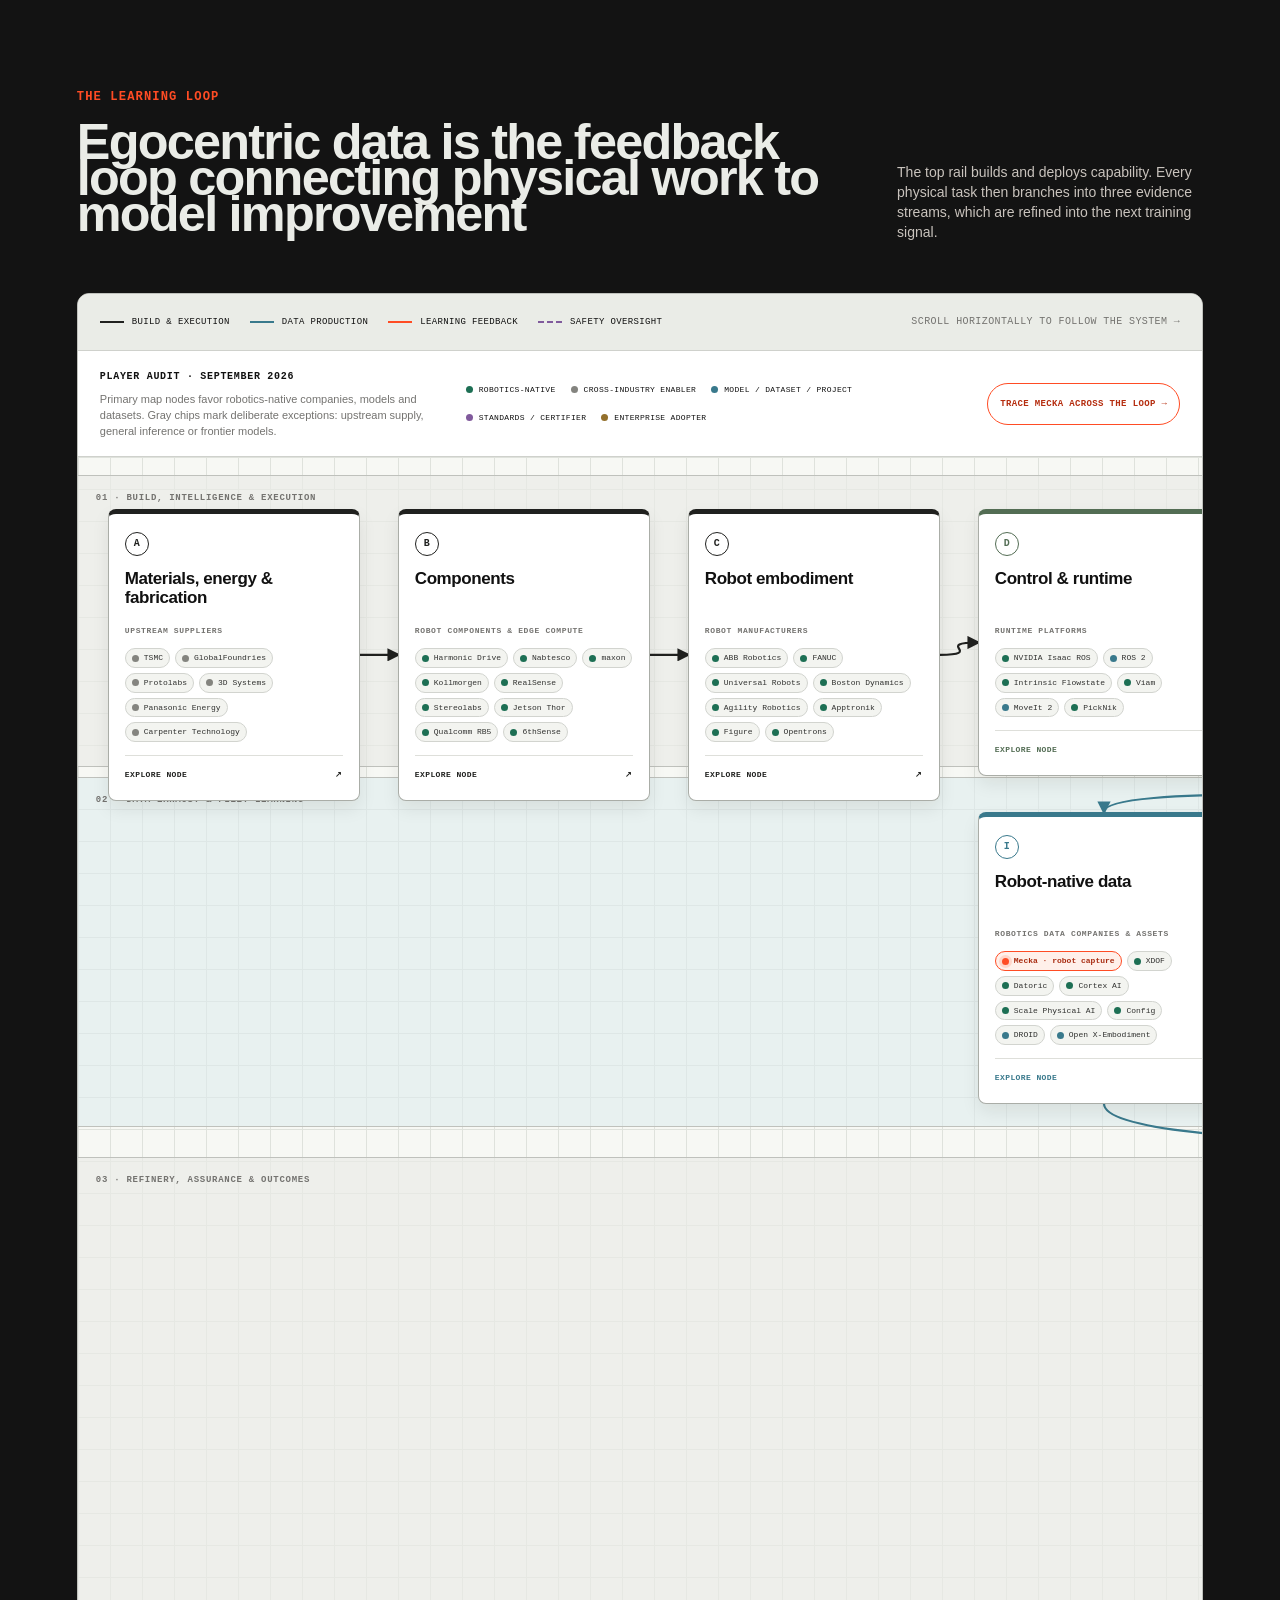
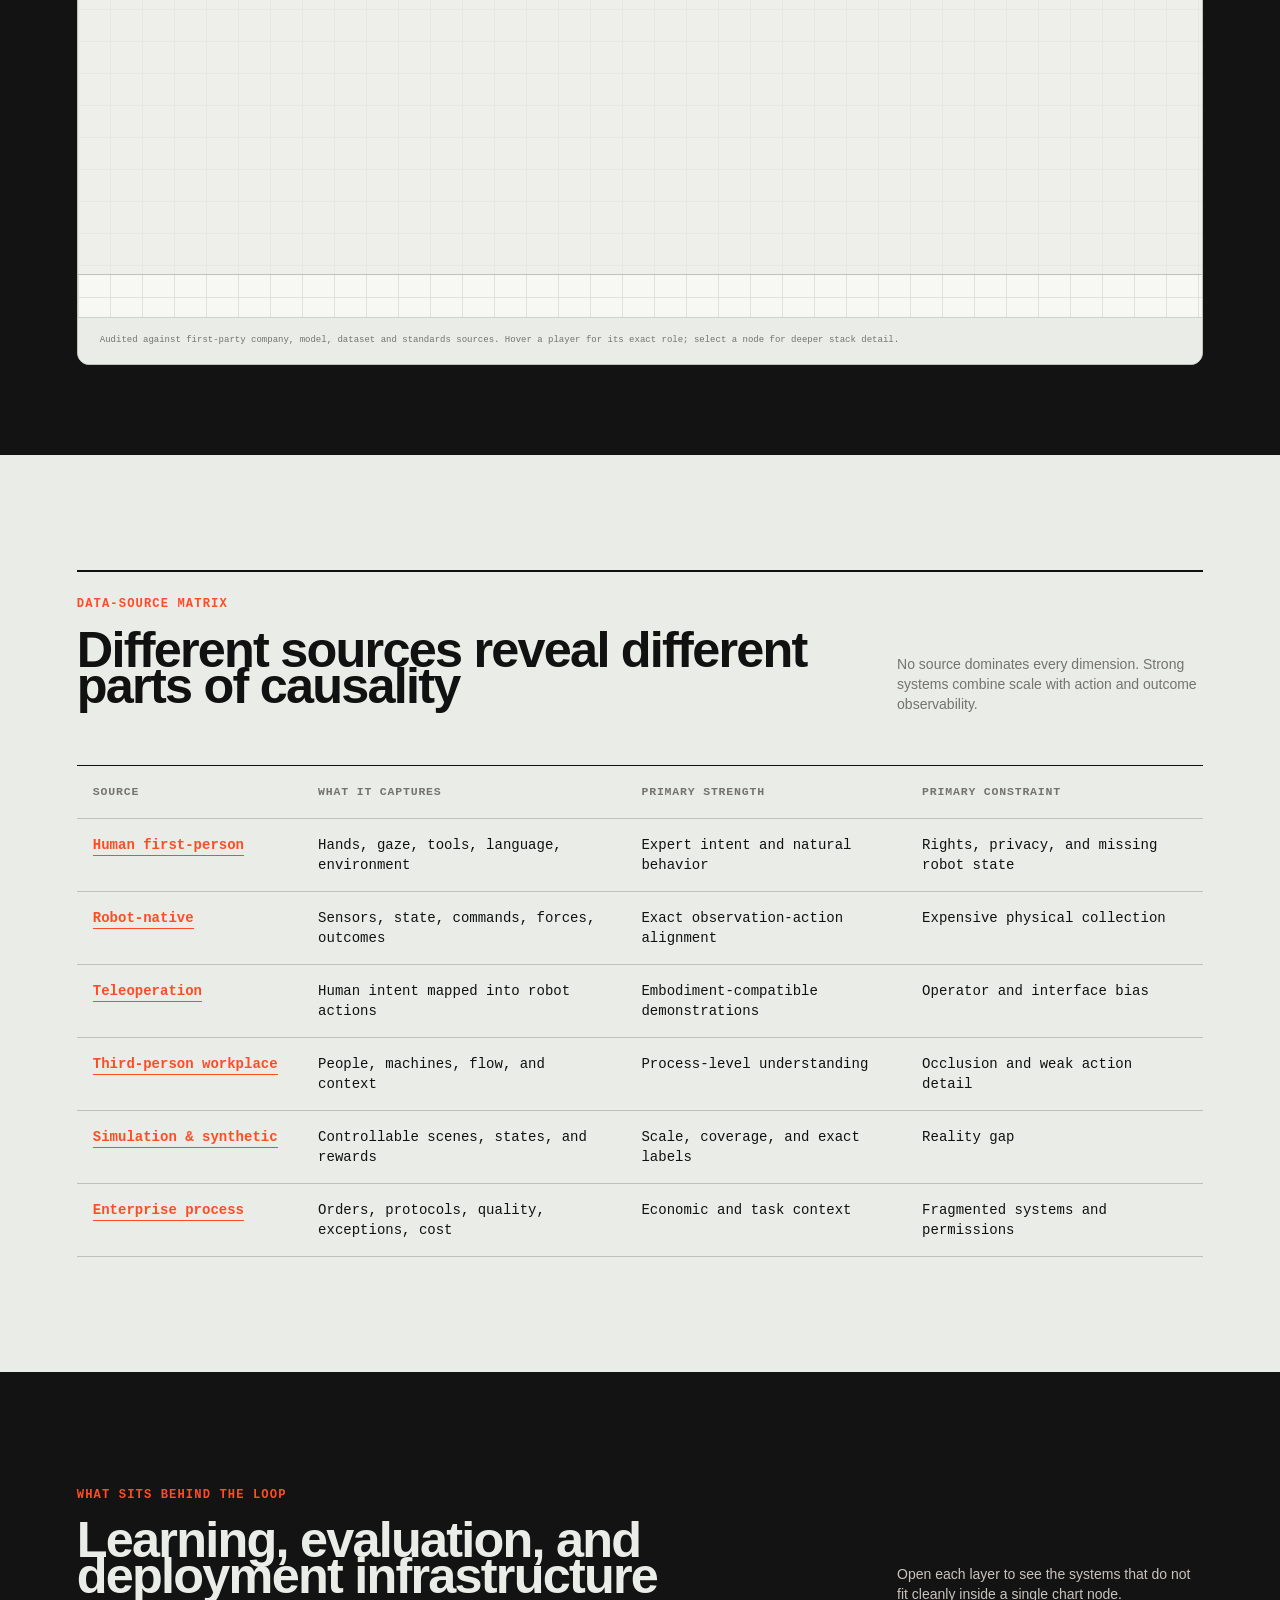
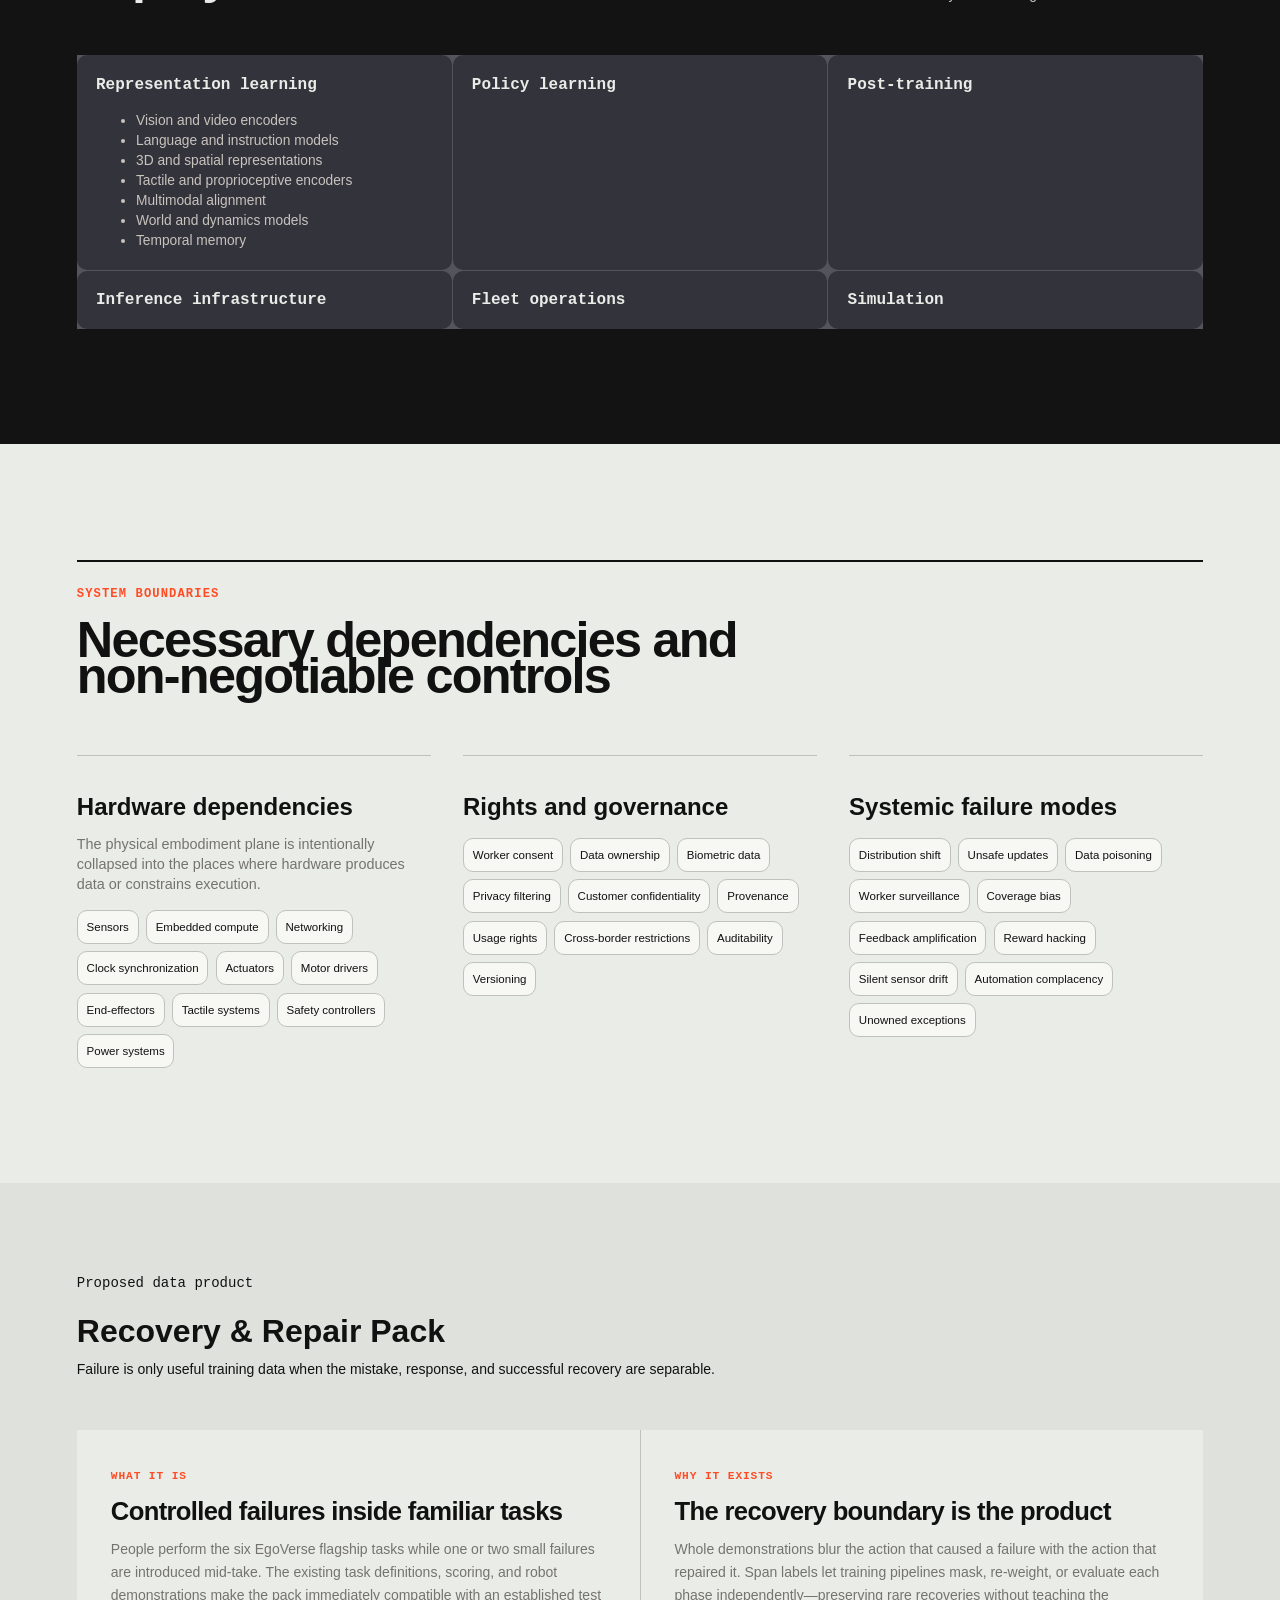
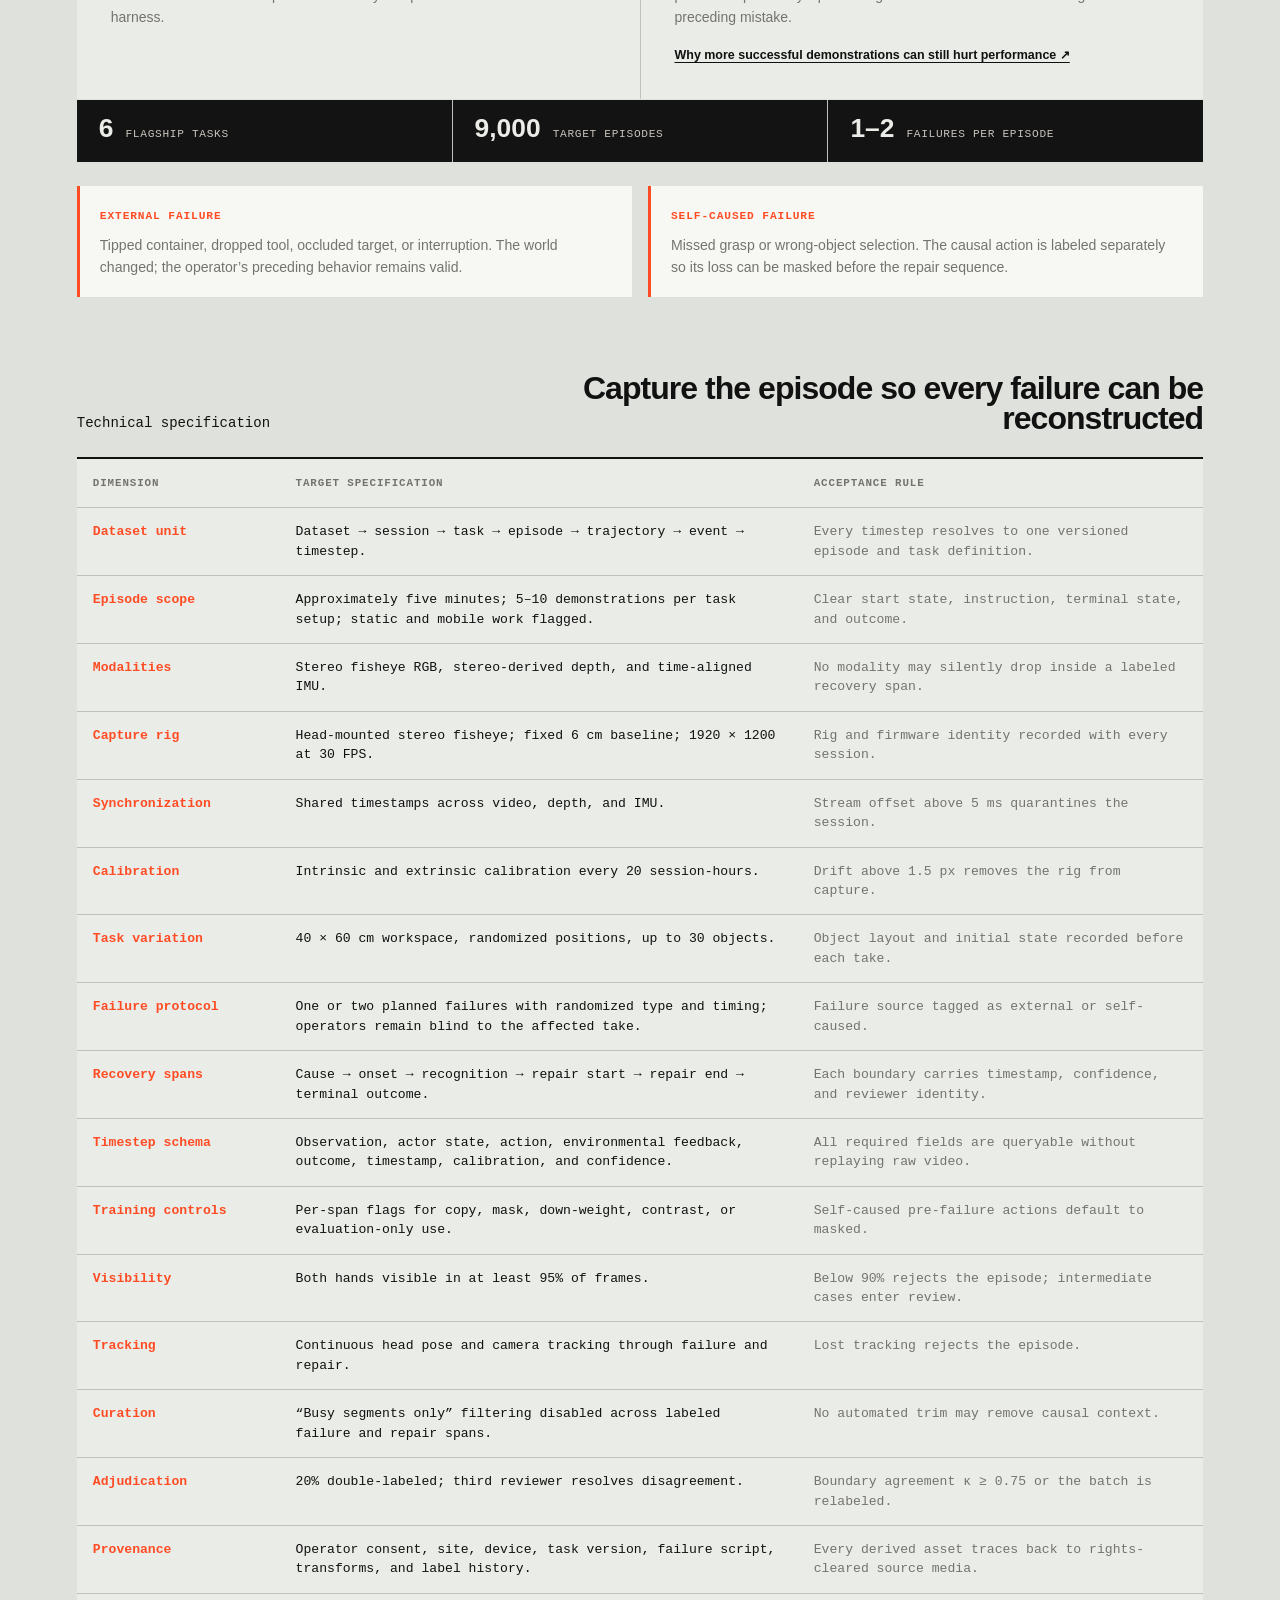
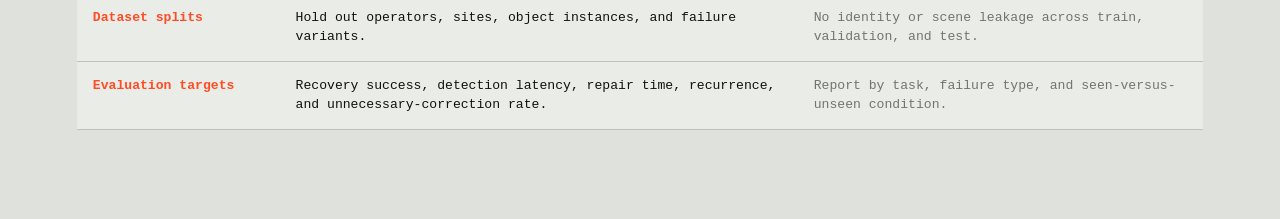
==== index.html @ 7330b304 "Publish egocentric data case study" ====
<!DOCTYPE html><html lang="en"><head>
<meta charset="utf-8">
<meta name="viewport" content="width=device-width, initial-scale=1">
<title>Egocentric Data — From Physical Work to Model Improvement</title>
<meta name="description" content="An interactive case study of how human and robot experience becomes training data, policy updates, and better real-world performance.">
<link rel="stylesheet" href="styles.css">
</head>
<body class="global-body">
<main> <div class="ego-page" data-astro-cid-bveimci4="">  <section class="ego-loop-section" aria-labelledby="loop-heading" data-astro-cid-bveimci4=""> <div class="bz-container" data-astro-cid-bveimci4=""> <div class="ego-section-heading" data-astro-cid-bveimci4=""> <div data-astro-cid-bveimci4=""> <p class="ego-kicker" data-astro-cid-bveimci4="">The learning loop</p> <h2 id="loop-heading" data-astro-cid-bveimci4="">Egocentric data is the feedback loop connecting physical work to model improvement</h2> </div> <p data-astro-cid-bveimci4="">The top rail builds and deploys capability. Every physical task then branches into three evidence streams, which are refined into the next training signal.</p> </div> <div class="ego-loop-shell" data-astro-cid-bveimci4="">
  <div class="stack-toolbar">
    <div class="stack-legend" aria-label="Connection legend">
      <span><i class="stack-legend__line stack-legend__line--flow"></i>Build &amp; execution</span>
      <span><i class="stack-legend__line stack-legend__line--data"></i>Data production</span>
      <span><i class="stack-legend__line stack-legend__line--learning"></i>Learning feedback</span>
      <span><i class="stack-legend__line stack-legend__line--assurance"></i>Safety oversight</span>
    </div>
    <p>Scroll horizontally to follow the system <span aria-hidden="true">→</span></p>
  </div>
  <aside class="stack-audit" aria-label="Market-player audit key">
    <div class="stack-audit__copy"><strong>Player audit · September 2026</strong><p>Primary map nodes favor robotics-native companies, models and datasets. Gray chips mark deliberate exceptions: upstream supply, general inference or frontier models.</p></div>
    <div class="stack-kind-legend">
      <span><i class="kind-dot kind-dot--robotics"></i>Robotics-native</span>
      <span><i class="kind-dot kind-dot--general"></i>Cross-industry enabler</span>
      <span><i class="kind-dot kind-dot--asset"></i>Model / dataset / project</span>
      <span><i class="kind-dot kind-dot--assurance"></i>Standards / certifier</span>
      <span><i class="kind-dot kind-dot--enterprise"></i>Enterprise adopter</span>
    </div>
    <button type="button" class="stack-trace" data-trace-mecka="" aria-pressed="false">Trace Mecka across the loop <span aria-hidden="true">→</span></button>
  </aside>
  <div class="stack-viewport" data-stack-viewport="" tabindex="0" aria-label="Interactive embodied intelligence market map">
    <div class="stack-canvas" data-stack-canvas="">
      <div class="stack-lane stack-lane--value"><span>01 · Build, intelligence &amp; execution</span></div>
      <div class="stack-lane stack-lane--feedback"><span>02 · Data exhaust &amp; fleet learning</span></div>
      <div class="stack-lane stack-lane--refinery"><span>03 · Refinery, assurance &amp; outcomes</span></div>
      <svg class="stack-edges" data-stack-edges="" aria-hidden="true"></svg>
      
  <article class="stack-node stack-node--supply" style="--x:30px;--y:52px" data-node="A" data-detail="stack-materials" tabindex="0" role="button" aria-label="Open details for Materials, energy &amp; fabrication">
    <span class="stack-node__id">A</span>
    <h3>Materials, energy &amp; fabrication</h3>
    <span class="stack-node__label">Upstream suppliers</span>
    <div class="stack-node__players"><a class="stack-player stack-player--general" href="https://www.tsmc.com/" target="_blank" rel="noreferrer" title="Semiconductor foundry; a cross-industry upstream supplier, not a robotics company.">TSMC</a><a class="stack-player stack-player--general" href="https://gf.com/" target="_blank" rel="noreferrer" title="Semiconductor foundry serving many industries, including industrial and edge applications.">GlobalFoundries</a><a class="stack-player stack-player--general" href="https://www.protolabs.com/" target="_blank" rel="noreferrer" title="Cross-industry rapid prototyping and manufacturing supplier.">Protolabs</a><a class="stack-player stack-player--general" href="https://www.3dsystems.com/" target="_blank" rel="noreferrer" title="Additive-manufacturing supplier used across industrial markets.">3D Systems</a><a class="stack-player stack-player--general" href="https://www.panasonic.com/global/energy/" target="_blank" rel="noreferrer" title="Battery supplier; relevant upstream but not robotics-specific.">Panasonic Energy</a><a class="stack-player stack-player--general" href="https://www.carpentertechnology.com/" target="_blank" rel="noreferrer" title="Specialty-materials supplier; relevant upstream but not robotics-specific.">Carpenter Technology</a></div>
    <span class="stack-node__open">Explore node <span aria-hidden="true">↗</span></span>
  </article>
  <article class="stack-node stack-node--supply" style="--x:320px;--y:52px" data-node="B" data-detail="stack-components" tabindex="0" role="button" aria-label="Open details for Components">
    <span class="stack-node__id">B</span>
    <h3>Components</h3>
    <span class="stack-node__label">Robot components &amp; edge compute</span>
    <div class="stack-node__players"><a class="stack-player stack-player--robotics" href="https://www.harmonicdrive.net/" target="_blank" rel="noreferrer" title="Precision motion-control components used in robot joints.">Harmonic Drive</a><a class="stack-player stack-player--robotics" href="https://www.nabtesco.com/en/products/robot/" target="_blank" rel="noreferrer" title="Precision reduction gears for industrial robot joints.">Nabtesco</a><a class="stack-player stack-player--robotics" href="https://www.maxongroup.com/en-us/market-solutions/mobility-solutions/robotics" target="_blank" rel="noreferrer" title="Motors, drives and integrated joints for robotics.">maxon</a><a class="stack-player stack-player--robotics" href="https://www.kollmorgen.com/en-us/solutions/robotics" target="_blank" rel="noreferrer" title="Servo motors and motion systems for robotics.">Kollmorgen</a><a class="stack-player stack-player--robotics" href="https://www.realsenseai.com/" target="_blank" rel="noreferrer" title="Depth cameras and perception systems used in robotics.">RealSense</a><a class="stack-player stack-player--robotics" href="https://www.stereolabs.com/" target="_blank" rel="noreferrer" title="Stereo vision and spatial perception for robots and automation.">Stereolabs</a><a class="stack-player stack-player--robotics" href="https://developer.nvidia.com/embedded/jetson-thor" target="_blank" rel="noreferrer" title="NVIDIA edge compute platform designed for physical AI and robotics.">Jetson Thor</a><a class="stack-player stack-player--robotics" href="https://www.qualcomm.com/products/internet-of-things/industrial/robotics/qualcomm-robotics-rb5-platform" target="_blank" rel="noreferrer" title="Robotics-focused edge compute and connectivity platform.">Qualcomm RB5</a><a class="stack-player stack-player--robotics" href="https://6thsense.dev/" target="_blank" rel="noreferrer" title="Wearable tactile and stereo-vision capture hardware for dexterous robotics.">6thSense</a></div>
    <span class="stack-node__open">Explore node <span aria-hidden="true">↗</span></span>
  </article>
  <article class="stack-node stack-node--supply" style="--x:610px;--y:52px" data-node="C" data-detail="stack-embodiment" tabindex="0" role="button" aria-label="Open details for Robot embodiment">
    <span class="stack-node__id">C</span>
    <h3>Robot embodiment</h3>
    <span class="stack-node__label">Robot manufacturers</span>
    <div class="stack-node__players"><a class="stack-player stack-player--robotics" href="https://new.abb.com/products/robotics" target="_blank" rel="noreferrer" title="Industrial robots and automation systems.">ABB Robotics</a><a class="stack-player stack-player--robotics" href="https://www.fanucamerica.com/products/robots" target="_blank" rel="noreferrer" title="Industrial robot manufacturer.">FANUC</a><a class="stack-player stack-player--robotics" href="https://www.universal-robots.com/" target="_blank" rel="noreferrer" title="Collaborative robot-arm manufacturer.">Universal Robots</a><a class="stack-player stack-player--robotics" href="https://bostondynamics.com/" target="_blank" rel="noreferrer" title="Mobile and humanoid robot developer.">Boston Dynamics</a><a class="stack-player stack-player--robotics" href="https://www.agilityrobotics.com/" target="_blank" rel="noreferrer" title="Developer of Digit industrial humanoids.">Agility Robotics</a><a class="stack-player stack-player--robotics" href="https://apptronik.com/" target="_blank" rel="noreferrer" title="Developer of Apollo humanoids and fleet tooling.">Apptronik</a><a class="stack-player stack-player--robotics" href="https://www.figure.ai/" target="_blank" rel="noreferrer" title="Humanoid robot and embodied-model developer.">Figure</a><a class="stack-player stack-player--robotics" href="https://opentrons.com/" target="_blank" rel="noreferrer" title="Laboratory robotics and automation platform.">Opentrons</a></div>
    <span class="stack-node__open">Explore node <span aria-hidden="true">↗</span></span>
  </article>
  <article class="stack-node stack-node--runtime" style="--x:900px;--y:52px" data-node="D" data-detail="stack-runtime" tabindex="0" role="button" aria-label="Open details for Control &amp; runtime">
    <span class="stack-node__id">D</span>
    <h3>Control &amp; runtime</h3>
    <span class="stack-node__label">Runtime platforms</span>
    <div class="stack-node__players"><a class="stack-player stack-player--robotics" href="https://nvidia-isaac-ros.github.io/" target="_blank" rel="noreferrer" title="Accelerated ROS 2 packages for autonomous robots.">NVIDIA Isaac ROS</a><a class="stack-player stack-player--asset" href="https://www.ros.org/" target="_blank" rel="noreferrer" title="Open-source robotics middleware ecosystem.">ROS 2</a><a class="stack-player stack-player--robotics" href="https://www.intrinsic.ai/" target="_blank" rel="noreferrer" title="Software platform for building and deploying industrial robotic solutions.">Intrinsic Flowstate</a><a class="stack-player stack-player--robotics" href="https://www.viam.com/" target="_blank" rel="noreferrer" title="Hardware-agnostic software platform for robots and physical AI.">Viam</a><a class="stack-player stack-player--asset" href="https://moveit.picknik.ai/" target="_blank" rel="noreferrer" title="Open-source motion-planning framework for ROS 2.">MoveIt 2</a><a class="stack-player stack-player--robotics" href="https://picknik.ai/" target="_blank" rel="noreferrer" title="Commercial robotics software company and MoveIt steward.">PickNik</a></div>
    <span class="stack-node__open">Explore node <span aria-hidden="true">↗</span></span>
  </article>
  <article class="stack-node stack-node--intelligence" style="--x:1190px;--y:52px" data-node="E" data-detail="stack-foundation" tabindex="0" role="button" aria-label="Open details for Foundation models">
    <span class="stack-node__id">E</span>
    <h3>Foundation models</h3>
    <span class="stack-node__label">Models &amp; model labs</span>
    <div class="stack-node__players"><a class="stack-player stack-player--asset" href="https://www.pi.website/download/pi07.pdf" target="_blank" rel="noreferrer" title="Robotics-native generalist foundation model.">π0.7 · Physical Intelligence</a><a class="stack-player stack-player--asset" href="https://deepmind.google/blog/gemini-robotics-2-brings-whole-body-intelligence-to-robots/" target="_blank" rel="noreferrer" title="Google DeepMind robot foundation model for whole-body intelligence.">Gemini Robotics 2</a><a class="stack-player stack-player--asset" href="https://developer.nvidia.com/isaac/gr00t" target="_blank" rel="noreferrer" title="Open robot foundation model and development stack.">GR00T 1.7 · NVIDIA</a><a class="stack-player stack-player--asset" href="https://www.skild.ai/" target="_blank" rel="noreferrer" title="Omni-bodied robotics foundation model.">Skild Brain</a><a class="stack-player stack-player--asset" href="https://www.figure.ai/news/helix-2-5-zero-shot-30-home-generalization" target="_blank" rel="noreferrer" title="Figure humanoid foundation model.">Helix 2.5 · Figure</a><a class="stack-player stack-player--asset" href="https://www.dyna.co/dyna-2" target="_blank" rel="noreferrer" title="World-action model trained on egocentric human video for robot transfer.">Dyna-2</a><a class="stack-player stack-player--general" href="https://developers.openai.com/api/docs/models/gpt-6-astra" target="_blank" rel="noreferrer" title="General-purpose frontier reasoning and computer-use model; not a robotics-native VLA.">GPT-6 Astra · OpenAI</a><a class="stack-player stack-player--general" href="https://www.anthropic.com/research/claude-plays-robotics" target="_blank" rel="noreferrer" title="General-purpose model with published robotics research; not a robotics-native model product.">Claude · Anthropic</a></div>
    <span class="stack-node__open">Explore node <span aria-hidden="true">↗</span></span>
  </article>
  <article class="stack-node stack-node--intelligence" style="--x:1480px;--y:52px" data-node="F" data-detail="stack-post-training" tabindex="0" role="button" aria-label="Open details for Post-training">
    <span class="stack-node__id">F</span>
    <h3>Post-training</h3>
    <span class="stack-node__label">Training frameworks &amp; labs</span>
    <div class="stack-node__players"><a class="stack-player stack-player--robotics" href="https://developer.nvidia.com/isaac/lab" target="_blank" rel="noreferrer" title="Robot-learning framework for reinforcement and imitation learning.">NVIDIA Isaac Lab</a><a class="stack-player stack-player--asset" href="https://huggingface.co/docs/lerobot/" target="_blank" rel="noreferrer" title="Open-source robot-learning models, datasets and training tools.">Hugging Face LeRobot</a><a class="stack-player stack-player--robotics" href="https://www.pi.website/" target="_blank" rel="noreferrer" title="Robotics lab developing and adapting general robot policies.">Physical Intelligence</a><a class="stack-player stack-player--robotics" href="https://www.dyna.co/dyna-2" target="_blank" rel="noreferrer" title="Robotics lab using robot post-training to adapt Dyna-2.">Dyna Robotics</a><a class="stack-player stack-player--robotics" href="https://www.figure.ai/" target="_blank" rel="noreferrer" title="Post-trains foundation models into humanoid behaviors.">Figure</a><a class="stack-player stack-player--robotics" href="https://www.skild.ai/" target="_blank" rel="noreferrer" title="Develops and adapts omni-bodied robot policies.">Skild AI</a></div>
    <span class="stack-node__open">Explore node <span aria-hidden="true">↗</span></span>
  </article>
  <article class="stack-node stack-node--intelligence" style="--x:1770px;--y:52px" data-node="G" data-detail="stack-inference" tabindex="0" role="button" aria-label="Open details for Inference &amp; planning">
    <span class="stack-node__id">G</span>
    <h3>Inference &amp; planning</h3>
    <span class="stack-node__label">Inference &amp; planning providers</span>
    <div class="stack-node__players"><a class="stack-player stack-player--robotics" href="https://general-instinct.com/#technology" target="_blank" rel="noreferrer" title="Robot-specific edge inference acceleration and compression.">General Instinct</a><a class="stack-player stack-player--robotics" href="https://www.dreamscalelabs.com/" target="_blank" rel="noreferrer" title="Cloud inference infrastructure designed for robot models.">DreamScale Labs</a><a class="stack-player stack-player--robotics" href="https://developer.nvidia.com/isaac/ros" target="_blank" rel="noreferrer" title="Optimized edge inference and perception runtime for robots.">NVIDIA TensorRT / Isaac ROS</a><a class="stack-player stack-player--asset" href="https://deepmind.google/blog/gemini-robotics-2-brings-whole-body-intelligence-to-robots/" target="_blank" rel="noreferrer" title="Embodied-reasoning model used as a high-level robot brain.">Gemini Robotics-ER 2</a><a class="stack-player stack-player--general" href="https://www.baseten.co/" target="_blank" rel="noreferrer" title="General model-serving platform; relevant but not robotics-specific.">Baseten</a><a class="stack-player stack-player--general" href="https://modal.com/products/inference" target="_blank" rel="noreferrer" title="General cloud inference platform; relevant but not robotics-specific.">Modal</a></div>
    <span class="stack-node__open">Explore node <span aria-hidden="true">↗</span></span>
  </article>
  <article class="stack-node stack-node--execution stack-node--has-mecka" style="--x:2060px;--y:52px" data-node="H" data-detail="stack-execution" tabindex="0" role="button" aria-label="Open details for Physical task execution">
    <span class="stack-node__id">H</span>
    <h3>Physical task execution</h3>
    <span class="stack-node__label">Deployers &amp; integrators</span>
    <div class="stack-node__players"><a class="stack-player stack-player--robotics" href="https://www.agilityrobotics.com/" target="_blank" rel="noreferrer" title="Industrial humanoid deployment company.">Agility Robotics</a><a class="stack-player stack-player--robotics" href="https://www.figure.ai/" target="_blank" rel="noreferrer" title="Humanoid developer deploying learned policies in workplaces.">Figure</a><a class="stack-player stack-player--robotics" href="https://locusrobotics.com/" target="_blank" rel="noreferrer" title="Warehouse robot fleets and fulfillment automation.">Locus Robotics</a><a class="stack-player stack-player--robotics" href="https://www.symbotic.com/" target="_blank" rel="noreferrer" title="Warehouse robotics and automation systems.">Symbotic</a><a class="stack-player stack-player--robotics" href="https://www.dyna.co/dyna-2" target="_blank" rel="noreferrer" title="Robot models evaluated and deployed on real customer tasks.">Dyna Robotics</a><a class="stack-player stack-player--robotics stack-player--mecka" href="https://www.mecka.ai/" target="_blank" rel="noreferrer" title="Data and systems-integration layer supporting specialized robot deployments.">Mecka · integrator</a><a class="stack-player stack-player--robotics" href="https://opentrons.com/" target="_blank" rel="noreferrer" title="Laboratory robots executing wet-lab workflows.">Opentrons</a><a class="stack-player stack-player--robotics" href="https://strateos.com/" target="_blank" rel="noreferrer" title="Robotic cloud labs and lab automation-as-a-service.">Strateos</a></div>
    <span class="stack-node__open">Explore node <span aria-hidden="true">↗</span></span>
  </article>
  <article class="stack-node stack-node--data stack-node--has-mecka" style="--x:900px;--y:355px" data-node="I" data-detail="stack-robot-data" tabindex="0" role="button" aria-label="Open details for Robot-native data">
    <span class="stack-node__id">I</span>
    <h3>Robot-native data</h3>
    <span class="stack-node__label">Robotics data companies &amp; assets</span>
    <div class="stack-node__players"><a class="stack-player stack-player--robotics stack-player--mecka" href="https://www.mecka.ai/" target="_blank" rel="noreferrer" title="Physical-AI data and deployment layer spanning capture, evaluation and systems integration.">Mecka · robot capture</a><a class="stack-player stack-player--robotics" href="https://www.xdof.ai/" target="_blank" rel="noreferrer" title="Production-scale robot teleoperation data, data infrastructure and policy evaluation.">XDOF</a><a class="stack-player stack-player--robotics" href="https://www.datoric.com/" target="_blank" rel="noreferrer" title="Robot demonstrations across teleoperation, UMI, egocentric and tactile modalities.">Datoric</a><a class="stack-player stack-player--robotics" href="https://cortexrobot.ai/" target="_blank" rel="noreferrer" title="Real-workplace robot trajectories plus human-in-the-loop rollout data.">Cortex AI</a><a class="stack-player stack-player--robotics" href="https://scale.com/physical-ai" target="_blank" rel="noreferrer" title="Physical-AI data engine for robot teleoperation, collection and evaluation.">Scale Physical AI</a><a class="stack-player stack-player--robotics" href="https://config.inc/" target="_blank" rel="noreferrer" title="Real-world data infrastructure for general-purpose bimanual manipulation.">Config</a><a class="stack-player stack-player--asset" href="https://droid-dataset.github.io/" target="_blank" rel="noreferrer" title="Open in-the-wild robot manipulation dataset.">DROID</a><a class="stack-player stack-player--asset" href="https://robotics-transformer-x.github.io/" target="_blank" rel="noreferrer" title="Open multi-embodiment robot dataset and collaboration.">Open X-Embodiment</a></div>
    <span class="stack-node__open">Explore node <span aria-hidden="true">↗</span></span>
  </article>
  <article class="stack-node stack-node--data stack-node--has-mecka stack-node--capture-market" style="--x:1190px;--y:355px" data-node="J" data-detail="stack-human-data" tabindex="0" role="button" aria-label="Open details for Human egocentric data">
    <span class="stack-node__id">J</span>
    <h3>Human egocentric data</h3>
    <span class="stack-node__label">Verified physical-AI capture companies</span>
    <div class="stack-node__players"><a class="stack-player stack-player--robotics stack-player--mecka" href="https://www.mecka.ai/" target="_blank" rel="noreferrer" title="Egocentric physical-intelligence corpus and full-stack data layer.">Mecka Egoverse</a><a class="stack-player stack-player--robotics" href="https://www.humanarchive.ai/" target="_blank" rel="noreferrer" title="RGB, RGB-D, tactile, motion-capture and robot datasets for physical AI.">Human Archive</a><a class="stack-player stack-player--robotics" href="https://tryasimov.ai/" target="_blank" rel="noreferrer" title="Real-world human movement and workplace egocentric data for humanoids.">Asimov</a><a class="stack-player stack-player--robotics" href="https://www.deepreach.ai/" target="_blank" rel="noreferrer" title="Wearable real-world capture through local operators in workplaces.">DeepReach</a><a class="stack-player stack-player--robotics" href="https://hub.xyz/" target="_blank" rel="noreferrer" title="Distributed egocentric capture network for frontier AI and robotics.">Hub</a><a class="stack-player stack-player--robotics" href="https://www.sureformhq.com/" target="_blank" rel="noreferrer" title="Task-specific human and robot data captured inside real workplaces.">Sureform</a><a class="stack-player stack-player--robotics" href="https://cortexrobot.ai/" target="_blank" rel="noreferrer" title="Workplace egocentric data, robot trajectories and rollout evaluations.">Cortex AI</a><a class="stack-player stack-player--robotics" href="https://www.praxisrobotics.io/" target="_blank" rel="noreferrer" title="Egocentric, 3D and multimodal capture across real industrial and residential environments.">Praxis Robotics</a><a class="stack-player stack-player--robotics" href="https://www.datoric.com/" target="_blank" rel="noreferrer" title="Provenance-rich egocentric, UMI, teleoperation and tactile data.">Datoric</a><a class="stack-player stack-player--robotics" href="https://senseirobotics.com/" target="_blank" rel="noreferrer" title="Human-operator network and hardware for outsourced robotics training data.">Sensei</a><a class="stack-player stack-player--robotics" href="https://6thsense.dev/" target="_blank" rel="noreferrer" title="Wearable tactile and egocentric stereo capture hardware for dexterous robots.">6thSense</a><a class="stack-player stack-player--robotics" href="https://philon.ai/" target="_blank" rel="noreferrer" title="Spatial Everyday Activities egocentric dataset for robot foundation models.">Philon · SEA</a><a class="stack-player stack-player--robotics" href="https://www.maxinsights.ai/" target="_blank" rel="noreferrer" title="Large-scale egocentric, motion, depth, tactile and force data for physical AI.">Max Insights</a><a class="stack-player stack-player--robotics" href="https://www.build.ai/" target="_blank" rel="noreferrer" title="In-the-wild physical-work data collection for Physical AI.">Build AI</a><a class="stack-player stack-player--robotics" href="https://scale.com/physical-ai" target="_blank" rel="noreferrer" title="Distributed egocentric collection through Scale Harness and physical data factories.">Scale Physical AI</a><a class="stack-player stack-player--robotics" href="https://www.midcentury.xyz/" target="_blank" rel="noreferrer" title="Egocentric video, IMU, audio, 3D hand pose, depth and task annotations.">Midcentury</a><a class="stack-player stack-player--robotics" href="https://www.xdof.ai/" target="_blank" rel="noreferrer" title="Egocentric and teleoperation data acquisition for robot learning.">XDOF</a><a class="stack-player stack-player--robotics" href="https://config.inc/" target="_blank" rel="noreferrer" title="Human-motion and real-world bimanual data converted into robot-learning assets.">Config</a></div>
    <span class="stack-node__open">Explore node <span aria-hidden="true">↗</span></span>
  </article>
  <article class="stack-node stack-node--data stack-node--has-mecka" style="--x:1770px;--y:355px" data-node="K" data-detail="stack-outcome-data" tabindex="0" role="button" aria-label="Open details for Outcome &amp; process data">
    <span class="stack-node__id">K</span>
    <h3>Outcome &amp; process data</h3>
    <span class="stack-node__label">Robotics-native telemetry &amp; evaluation</span>
    <div class="stack-node__players"><a class="stack-player stack-player--robotics stack-player--mecka" href="https://www.mecka.ai/" target="_blank" rel="noreferrer" title="Connects physical workflow context, task outcomes and evaluations to deployment programs.">Mecka · workflow evals</a><a class="stack-player stack-player--robotics" href="https://formant.io/" target="_blank" rel="noreferrer" title="Robot telemetry, event streams, intervention records and operational analytics.">Formant</a><a class="stack-player stack-player--robotics" href="https://www.inorbit.ai/" target="_blank" rel="noreferrer" title="Robot operations analytics, missions, incidents and performance data.">InOrbit</a><a class="stack-player stack-player--robotics" href="https://foxglove.dev/" target="_blank" rel="noreferrer" title="Robot data observability, visualization and multimodal log analysis.">Foxglove</a><a class="stack-player stack-player--robotics" href="https://locusrobotics.com/locusone" target="_blank" rel="noreferrer" title="Warehouse-robot orchestration with productivity and fleet-performance signals.">LocusONE</a><a class="stack-player stack-player--robotics" href="https://cortexrobot.ai/" target="_blank" rel="noreferrer" title="Real-world policy rollouts, interventions, recoveries and task-evaluation evidence.">Cortex AI</a></div>
    <span class="stack-node__open">Explore node <span aria-hidden="true">↗</span></span>
  </article>
  <article class="stack-node stack-node--operations stack-node--has-mecka" style="--x:2350px;--y:355px" data-node="Q" data-detail="stack-fleet" tabindex="0" role="button" aria-label="Open details for Fleet operations">
    <span class="stack-node__id">Q</span>
    <h3>Fleet operations</h3>
    <span class="stack-node__label">Robot operations platforms</span>
    <div class="stack-node__players"><a class="stack-player stack-player--robotics" href="https://formant.io/" target="_blank" rel="noreferrer" title="Robot fleet observability, teleoperation and incident-management platform.">Formant</a><a class="stack-player stack-player--robotics" href="https://www.inorbit.ai/" target="_blank" rel="noreferrer" title="Multi-vendor robot operations and fleet-management platform.">InOrbit</a><a class="stack-player stack-player--robotics" href="https://www.viam.com/platform/fleet-management" target="_blank" rel="noreferrer" title="Hardware-agnostic fleet management and over-the-air deployment.">Viam</a><a class="stack-player stack-player--robotics" href="https://locusrobotics.com/locusone" target="_blank" rel="noreferrer" title="Warehouse robot fleet orchestration for Locus deployments.">LocusONE</a><a class="stack-player stack-player--robotics stack-player--mecka" href="https://www.mecka.ai/" target="_blank" rel="noreferrer" title="Systems integration and deployment infrastructure; not positioned as a generic fleet-management SaaS.">Mecka · deployment layer</a></div>
    <span class="stack-node__open">Explore node <span aria-hidden="true">↗</span></span>
  </article>
  
  <article class="stack-node stack-node--data" style="--x:1190px;--y:730px" data-node="M" data-detail="stack-simulation" tabindex="0" role="button" aria-label="Open details for Simulation &amp; synthetic data">
    <span class="stack-node__id">M</span>
    <h3>Simulation &amp; synthetic data</h3>
    <span class="stack-node__label">Robotics simulation platforms</span>
    <div class="stack-node__players"><a class="stack-player stack-player--robotics" href="https://developer.nvidia.com/isaac/sim" target="_blank" rel="noreferrer" title="Robotics simulation, testing and synthetic-data framework.">NVIDIA Isaac Sim</a><a class="stack-player stack-player--asset" href="https://mujoco.org/" target="_blank" rel="noreferrer" title="Physics engine widely used for robot learning and control.">MuJoCo</a><a class="stack-player stack-player--asset" href="https://gazebosim.org/" target="_blank" rel="noreferrer" title="Open-source robotics simulation platform.">Gazebo</a><a class="stack-player stack-player--asset" href="https://genesis-embodied-ai.github.io/" target="_blank" rel="noreferrer" title="Physics and embodied-AI simulation platform.">Genesis</a><a class="stack-player stack-player--robotics" href="https://developer.nvidia.com/cosmos" target="_blank" rel="noreferrer" title="World models and tooling for physical-AI data generation.">NVIDIA Cosmos</a><a class="stack-player stack-player--asset" href="https://www.maniskill.ai/" target="_blank" rel="noreferrer" title="Open robot-manipulation simulation and benchmark framework.">ManiSkill</a><a class="stack-player stack-player--robotics" href="https://www.midcentury.xyz/" target="_blank" rel="noreferrer" title="Simulation platform for training and massively parallel robot evaluation.">Midcentury Matrix</a></div>
    <span class="stack-node__open">Explore node <span aria-hidden="true">↗</span></span>
  </article>
  <article class="stack-node stack-node--data stack-node--has-mecka" style="--x:1480px;--y:730px" data-node="L" data-detail="stack-refinery" tabindex="0" role="button" aria-label="Open details for Data refinery">
    <span class="stack-node__id">L</span>
    <h3>Data refinery</h3>
    <span class="stack-node__label">Physical-AI data infrastructure</span>
    <div class="stack-node__players"><a class="stack-player stack-player--robotics stack-player--mecka" href="https://www.mecka.ai/" target="_blank" rel="noreferrer" title="Robotics-native data engine spanning annotation, context, QA, motion and evaluation.">Mecka</a><a class="stack-player stack-player--robotics" href="https://hyphenbox.com/" target="_blank" rel="noreferrer" title="Structures robot and egocentric recordings into subtasks, reward signals and failure spans.">Hyphenbox</a><a class="stack-player stack-player--robotics" href="https://datasets.xdof.ai/" target="_blank" rel="noreferrer" title="Versioned robot datasets, uploads and curated manipulation episodes.">XDOF Foundry</a><a class="stack-player stack-player--robotics" href="https://www.datoric.com/" target="_blank" rel="noreferrer" title="Collection, provenance, multimodal alignment and model-evaluation pipelines.">Datoric</a><a class="stack-player stack-player--robotics" href="https://config.inc/" target="_blank" rel="noreferrer" title="Data infrastructure for bimanual robot learning and deployment.">Config</a><a class="stack-player stack-player--robotics" href="https://scale.com/physical-ai" target="_blank" rel="noreferrer" title="Physical-AI collection, annotation, curation, fine-tuning and evaluation.">Scale Physical AI</a><a class="stack-player stack-player--robotics" href="https://www.midcentury.xyz/" target="_blank" rel="noreferrer" title="Robotics and simulation data infrastructure with dense physical annotations.">Midcentury</a><a class="stack-player stack-player--robotics" href="https://www.maxinsights.ai/" target="_blank" rel="noreferrer" title="Converts egocentric sensor capture into pose, depth, force, tracking and 3D outputs.">Max Insights</a><a class="stack-player stack-player--general" href="https://www.sieve.ai/" target="_blank" rel="noreferrer" title="General multimodal data lab for video, audio, image and interaction data; not robotics-only.">Sieve</a></div>
    <span class="stack-node__open">Explore node <span aria-hidden="true">↗</span></span>
  </article>
  <article class="stack-node stack-node--operations" style="--x:2350px;--y:730px" data-node="R" data-detail="stack-outcomes" tabindex="0" role="button" aria-label="Open details for Enterprise outcomes">
    <span class="stack-node__id">R</span>
    <h3>Enterprise outcomes</h3>
    <span class="stack-node__label">Enterprise adopters</span>
    <div class="stack-node__players"><a class="stack-player stack-player--enterprise" href="https://www.aboutamazon.com/news/operations/amazon-robotics-robots-fulfillment-center" target="_blank" rel="noreferrer" title="Enterprise deployer and operator of large industrial robot fleets.">Amazon</a><a class="stack-player stack-player--enterprise" href="https://gxo.com/logistics-technology/robotics-in-logistics/" target="_blank" rel="noreferrer" title="Logistics operator and enterprise adopter of warehouse robotics.">GXO</a><a class="stack-player stack-player--enterprise" href="https://www.bmwgroup.com/en/news/general/2024/humanoid-robots.html" target="_blank" rel="noreferrer" title="Automotive manufacturer deploying humanoid robots in production.">BMW</a><a class="stack-player stack-player--enterprise" href="https://group.mercedes-benz.com/innovation/digitalisation/industry-4-0/apptronik-robots.html" target="_blank" rel="noreferrer" title="Automotive manufacturer piloting humanoid robotics.">Mercedes-Benz</a><a class="stack-player stack-player--enterprise" href="https://corporate.walmart.com/news/2022/05/23/walmart-and-symbotic-expand-partnership-to-implement-industry-leading-automation-system" target="_blank" rel="noreferrer" title="Retailer deploying warehouse automation.">Walmart</a><a class="stack-player stack-player--enterprise" href="https://about.ups.com/us/en/our-company/our-strategy/how-ups-is-creating-our-future.html" target="_blank" rel="noreferrer" title="Logistics operator adopting robotics and automation.">UPS</a></div>
    <span class="stack-node__open">Explore node <span aria-hidden="true">↗</span></span>
  </article>
  <article class="stack-node stack-node--data stack-node--has-mecka" style="--x:1480px;--y:1085px" data-node="O" data-detail="stack-datasets" tabindex="0" role="button" aria-label="Open details for Training-ready datasets">
    <span class="stack-node__id">O</span>
    <h3>Training-ready datasets</h3>
    <span class="stack-node__label">Robot-learning datasets</span>
    <div class="stack-node__players"><a class="stack-player stack-player--robotics stack-player--mecka" href="https://www.mecka.ai/" target="_blank" rel="noreferrer" title="First-person human-interaction corpus designed for robot learning.">Mecka Egoverse</a><a class="stack-player stack-player--asset" href="https://www.xdof.ai/blog/abc-130k" target="_blank" rel="noreferrer" title="Open teleoperation dataset with more than 130,000 bimanual episodes.">XDOF ABC-130K</a><a class="stack-player stack-player--asset" href="https://config.inc/" target="_blank" rel="noreferrer" title="Real-world bimanual manipulation dataset from Config.">Config HABIT</a><a class="stack-player stack-player--asset" href="https://robotics-transformer-x.github.io/" target="_blank" rel="noreferrer" title="Standardized multi-robot dataset collection.">Open X-Embodiment</a><a class="stack-player stack-player--asset" href="https://droid-dataset.github.io/" target="_blank" rel="noreferrer" title="Large-scale real-world manipulation dataset.">DROID</a><a class="stack-player stack-player--asset" href="https://rail-berkeley.github.io/bridgedata/" target="_blank" rel="noreferrer" title="Open robot manipulation dataset.">BridgeData V2</a><a class="stack-player stack-player--asset" href="https://rh20t.github.io/" target="_blank" rel="noreferrer" title="Multimodal robot manipulation dataset.">RH20T</a><a class="stack-player stack-player--asset" href="https://huggingface.co/datasets/spatial-ai/sea-small" target="_blank" rel="noreferrer" title="Egocentric everyday-activities dataset for robot model pretraining.">Philon SEA</a></div>
    <span class="stack-node__open">Explore node <span aria-hidden="true">↗</span></span>
  </article>
  <article class="stack-node stack-node--assurance stack-node--has-mecka stack-node--eval-market" style="--x:1770px;--y:1085px" data-node="P" data-detail="stack-evals" tabindex="0" role="button" aria-label="Open details for AI evals &amp; robotics benchmarks">
    <span class="stack-node__id">P</span>
    <h3>AI evals &amp; robotics benchmarks</h3>
    <span class="stack-node__label">Robot-policy evaluators &amp; benchmarks</span>
    <div class="stack-node__players"><a class="stack-player stack-player--robotics stack-player--mecka" href="https://www.mecka.ai/" target="_blank" rel="noreferrer" title="Model and physical-workflow evaluation inside robot deployment programs.">Mecka · evaluations</a><a class="stack-player stack-player--robotics" href="https://www.xdof.ai/blog/abc-130k" target="_blank" rel="noreferrer" title="Operational real-robot and simulation evaluation services for learned policies.">XDOF Evals</a><a class="stack-player stack-player--robotics" href="https://cortexrobot.ai/" target="_blank" rel="noreferrer" title="Real-workplace rollouts with human-in-the-loop recovery and evaluation.">Cortex AI Evals</a><a class="stack-player stack-player--robotics" href="https://www.datoric.com/" target="_blank" rel="noreferrer" title="Model evaluation tied to provenance-rich robotics datasets.">Datoric Evals</a><a class="stack-player stack-player--robotics" href="https://scale.com/physical-ai" target="_blank" rel="noreferrer" title="Evaluates whether collected and curated data improves downstream robot models.">Scale Physical AI</a><a class="stack-player stack-player--robotics" href="https://www.maxinsights.ai/" target="_blank" rel="noreferrer" title="Physical-AI data evaluation alongside multimodal capture and processing.">Max Insights</a><a class="stack-player stack-player--robotics" href="https://www.midcentury.xyz/" target="_blank" rel="noreferrer" title="Massively parallel simulated evaluation for robotics.">Midcentury Matrix</a><a class="stack-player stack-player--asset" href="https://developer.nvidia.com/isaac/lab" target="_blank" rel="noreferrer" title="Simulation framework for repeatable robot-policy evaluation.">Isaac Lab-Arena</a><a class="stack-player stack-player--asset" href="https://simpler-env.github.io/" target="_blank" rel="noreferrer" title="Simulation benchmark for evaluating real-world robot policies.">SimplerEnv</a><a class="stack-player stack-player--asset" href="https://libero-project.github.io/" target="_blank" rel="noreferrer" title="Benchmark for lifelong robot learning.">LIBERO</a><a class="stack-player stack-player--asset" href="https://behavior.stanford.edu/" target="_blank" rel="noreferrer" title="Embodied-AI benchmark with household activities and physical reasoning.">BEHAVIOR-1K</a><a class="stack-player stack-player--asset" href="https://robocasa.ai/" target="_blank" rel="noreferrer" title="Large-scale simulation framework and benchmark for everyday manipulation.">RoboCasa</a></div>
    <span class="stack-node__open">Explore node <span aria-hidden="true">↗</span></span>
  </article>
    </div>
  </div>
  <p class="stack-footnote">Audited against first-party company, model, dataset and standards sources. Hover a player for its exact role; select a node for deeper stack detail.</p>
  </div> </div> </section>   <section class="ego-sources bz-container" aria-labelledby="sources-heading" data-astro-cid-bveimci4=""> <div class="ego-section-heading ego-section-heading--rule" data-astro-cid-bveimci4=""> <div data-astro-cid-bveimci4=""> <p class="ego-kicker" data-astro-cid-bveimci4="">Data-source matrix</p> <h2 id="sources-heading" data-astro-cid-bveimci4="">Different sources reveal different parts of causality</h2> </div> <p data-astro-cid-bveimci4="">No source dominates every dimension. Strong systems combine scale with action and outcome observability.</p> </div> <div class="ego-table-wrap" data-astro-cid-bveimci4=""> <table data-astro-cid-bveimci4=""> <thead data-astro-cid-bveimci4=""> <tr data-astro-cid-bveimci4=""> <th scope="col" data-astro-cid-bveimci4="">Source</th> <th scope="col" data-astro-cid-bveimci4="">What it captures</th> <th scope="col" data-astro-cid-bveimci4="">Primary strength</th> <th scope="col" data-astro-cid-bveimci4="">Primary constraint</th> </tr> </thead> <tbody data-astro-cid-bveimci4=""> <tr data-astro-cid-bveimci4=""><th scope="row" data-astro-cid-bveimci4=""><button type="button" data-detail="source-human" data-astro-cid-bveimci4="">Human first-person</button></th><td data-astro-cid-bveimci4="">Hands, gaze, tools, language, environment</td><td data-astro-cid-bveimci4="">Expert intent and natural behavior</td><td data-astro-cid-bveimci4="">Rights, privacy, and missing robot state</td></tr> <tr data-astro-cid-bveimci4=""><th scope="row" data-astro-cid-bveimci4=""><button type="button" data-detail="source-robot" data-astro-cid-bveimci4="">Robot-native</button></th><td data-astro-cid-bveimci4="">Sensors, state, commands, forces, outcomes</td><td data-astro-cid-bveimci4="">Exact observation-action alignment</td><td data-astro-cid-bveimci4="">Expensive physical collection</td></tr> <tr data-astro-cid-bveimci4=""><th scope="row" data-astro-cid-bveimci4=""><button type="button" data-detail="source-teleoperation" data-astro-cid-bveimci4="">Teleoperation</button></th><td data-astro-cid-bveimci4="">Human intent mapped into robot actions</td><td data-astro-cid-bveimci4="">Embodiment-compatible demonstrations</td><td data-astro-cid-bveimci4="">Operator and interface bias</td></tr> <tr data-astro-cid-bveimci4=""><th scope="row" data-astro-cid-bveimci4=""><button type="button" data-detail="source-third-person" data-astro-cid-bveimci4="">Third-person workplace</button></th><td data-astro-cid-bveimci4="">People, machines, flow, and context</td><td data-astro-cid-bveimci4="">Process-level understanding</td><td data-astro-cid-bveimci4="">Occlusion and weak action detail</td></tr> <tr data-astro-cid-bveimci4=""><th scope="row" data-astro-cid-bveimci4=""><button type="button" data-detail="source-simulation" data-astro-cid-bveimci4="">Simulation &amp; synthetic</button></th><td data-astro-cid-bveimci4="">Controllable scenes, states, and rewards</td><td data-astro-cid-bveimci4="">Scale, coverage, and exact labels</td><td data-astro-cid-bveimci4="">Reality gap</td></tr> <tr data-astro-cid-bveimci4=""><th scope="row" data-astro-cid-bveimci4=""><button type="button" data-detail="source-enterprise" data-astro-cid-bveimci4="">Enterprise process</button></th><td data-astro-cid-bveimci4="">Orders, protocols, quality, exceptions, cost</td><td data-astro-cid-bveimci4="">Economic and task context</td><td data-astro-cid-bveimci4="">Fragmented systems and permissions</td></tr>  </tbody> </table> </div> </section> <section class="ego-explorers" aria-labelledby="explorers-heading" data-astro-cid-bveimci4=""> <div class="bz-container" data-astro-cid-bveimci4=""> <div class="ego-section-heading" data-astro-cid-bveimci4=""> <div data-astro-cid-bveimci4=""> <p class="ego-kicker" data-astro-cid-bveimci4="">What sits behind the loop</p> <h2 id="explorers-heading" data-astro-cid-bveimci4="">Learning, evaluation, and deployment infrastructure</h2> </div> <p data-astro-cid-bveimci4="">Open each layer to see the systems that do not fit cleanly inside a single chart node.</p> </div> <div class="ego-explorer-grid" data-astro-cid-bveimci4=""> <details open="" data-astro-cid-bveimci4=""> <summary data-astro-cid-bveimci4="">Representation learning</summary> <ul data-astro-cid-bveimci4=""><li data-astro-cid-bveimci4="">Vision and video encoders</li><li data-astro-cid-bveimci4="">Language and instruction models</li><li data-astro-cid-bveimci4="">3D and spatial representations</li><li data-astro-cid-bveimci4="">Tactile and proprioceptive encoders</li><li data-astro-cid-bveimci4="">Multimodal alignment</li><li data-astro-cid-bveimci4="">World and dynamics models</li><li data-astro-cid-bveimci4="">Temporal memory</li></ul> </details> <details data-astro-cid-bveimci4=""> <summary data-astro-cid-bveimci4="">Policy learning</summary> <ul data-astro-cid-bveimci4=""><li data-astro-cid-bveimci4="">Behavioral cloning</li><li data-astro-cid-bveimci4="">Imitation learning</li><li data-astro-cid-bveimci4="">Skill learning</li><li data-astro-cid-bveimci4="">Hierarchical policies</li><li data-astro-cid-bveimci4="">Action tokenization</li><li data-astro-cid-bveimci4="">Cross-embodiment learning</li><li data-astro-cid-bveimci4="">Planning and tool selection</li></ul> </details> <details data-astro-cid-bveimci4=""> <summary data-astro-cid-bveimci4="">Post-training</summary> <ul data-astro-cid-bveimci4=""><li data-astro-cid-bveimci4="">Instruction tuning</li><li data-astro-cid-bveimci4="">Human and AI preference data</li><li data-astro-cid-bveimci4="">Reward models</li><li data-astro-cid-bveimci4="">Offline and online RL</li><li data-astro-cid-bveimci4="">Simulation RL</li><li data-astro-cid-bveimci4="">Rejection sampling</li><li data-astro-cid-bveimci4="">Distillation and continual learning</li><li data-astro-cid-bveimci4="">Safety alignment</li></ul> </details> <details data-astro-cid-bveimci4=""> <summary data-astro-cid-bveimci4="">Inference infrastructure</summary> <ul data-astro-cid-bveimci4=""><li data-astro-cid-bveimci4="">Model compilation and quantization</li><li data-astro-cid-bveimci4="">Pruning and caching</li><li data-astro-cid-bveimci4="">Edge acceleration</li><li data-astro-cid-bveimci4="">Cloud inference</li><li data-astro-cid-bveimci4="">Edge-cloud orchestration</li><li data-astro-cid-bveimci4="">Latency and memory management</li><li data-astro-cid-bveimci4="">Power-aware scheduling</li><li data-astro-cid-bveimci4="">Deterministic fallback</li></ul> </details> <details data-astro-cid-bveimci4=""> <summary data-astro-cid-bveimci4="">Fleet operations</summary> <ul data-astro-cid-bveimci4=""><li data-astro-cid-bveimci4="">Site and workcell integration</li><li data-astro-cid-bveimci4="">Provisioning and updates</li><li data-astro-cid-bveimci4="">Remote monitoring</li><li data-astro-cid-bveimci4="">Teleoperation fallback</li><li data-astro-cid-bveimci4="">Human exception handling</li><li data-astro-cid-bveimci4="">Predictive maintenance</li><li data-astro-cid-bveimci4="">Incident response and rollback</li><li data-astro-cid-bveimci4="">Audit logging</li></ul> </details> <details data-astro-cid-bveimci4=""> <summary data-astro-cid-bveimci4="">Simulation</summary> <ul data-astro-cid-bveimci4=""><li data-astro-cid-bveimci4="">Physics and contact simulation</li><li data-astro-cid-bveimci4="">Deformable objects, fluids, and particles</li><li data-astro-cid-bveimci4="">Sensor and human simulation</li><li data-astro-cid-bveimci4="">Procedural environments</li><li data-astro-cid-bveimci4="">Domain randomization</li><li data-astro-cid-bveimci4="">Digital twins</li><li data-astro-cid-bveimci4="">Synthetic demonstrations</li><li data-astro-cid-bveimci4="">Sim-to-real evaluation</li></ul> </details> </div> </div> </section>   <section class="ego-boundaries bz-container" aria-labelledby="boundaries-heading" data-astro-cid-bveimci4=""> <div class="ego-section-heading ego-section-heading--rule" data-astro-cid-bveimci4=""> <div data-astro-cid-bveimci4=""> <p class="ego-kicker" data-astro-cid-bveimci4="">System boundaries</p> <h2 id="boundaries-heading" data-astro-cid-bveimci4="">Necessary dependencies and non-negotiable controls</h2> </div> </div> <div class="ego-boundary-grid" data-astro-cid-bveimci4=""> <article data-astro-cid-bveimci4=""> <h3 data-astro-cid-bveimci4="">Hardware dependencies</h3> <p data-astro-cid-bveimci4="">The physical embodiment plane is intentionally collapsed into the places where hardware produces data or constrains execution.</p> <div class="ego-tag-cloud" data-astro-cid-bveimci4=""><span data-astro-cid-bveimci4="">Sensors</span><span data-astro-cid-bveimci4="">Embedded compute</span><span data-astro-cid-bveimci4="">Networking</span><span data-astro-cid-bveimci4="">Clock synchronization</span><span data-astro-cid-bveimci4="">Actuators</span><span data-astro-cid-bveimci4="">Motor drivers</span><span data-astro-cid-bveimci4="">End-effectors</span><span data-astro-cid-bveimci4="">Tactile systems</span><span data-astro-cid-bveimci4="">Safety controllers</span><span data-astro-cid-bveimci4="">Power systems</span></div> </article> <article data-astro-cid-bveimci4=""> <h3 data-astro-cid-bveimci4="">Rights and governance</h3> <div class="ego-tag-cloud" data-astro-cid-bveimci4=""><span data-astro-cid-bveimci4="">Worker consent</span><span data-astro-cid-bveimci4="">Data ownership</span><span data-astro-cid-bveimci4="">Biometric data</span><span data-astro-cid-bveimci4="">Privacy filtering</span><span data-astro-cid-bveimci4="">Customer confidentiality</span><span data-astro-cid-bveimci4="">Provenance</span><span data-astro-cid-bveimci4="">Usage rights</span><span data-astro-cid-bveimci4="">Cross-border restrictions</span><span data-astro-cid-bveimci4="">Auditability</span><span data-astro-cid-bveimci4="">Versioning</span></div> </article> <article data-astro-cid-bveimci4=""> <h3 data-astro-cid-bveimci4="">Systemic failure modes</h3> <div class="ego-tag-cloud" data-astro-cid-bveimci4=""><span data-astro-cid-bveimci4="">Distribution shift</span><span data-astro-cid-bveimci4="">Unsafe updates</span><span data-astro-cid-bveimci4="">Data poisoning</span><span data-astro-cid-bveimci4="">Worker surveillance</span><span data-astro-cid-bveimci4="">Coverage bias</span><span data-astro-cid-bveimci4="">Feedback amplification</span><span data-astro-cid-bveimci4="">Reward hacking</span><span data-astro-cid-bveimci4="">Silent sensor drift</span><span data-astro-cid-bveimci4="">Automation complacency</span><span data-astro-cid-bveimci4="">Unowned exceptions</span></div> </article> </div> </section><section class="ego-recovery bz-container" aria-labelledby="recovery-heading">
  <div class="ego-section-heading ego-section-heading--rule">
    <div>
      <p class="ego-kicker">Proposed data product</p>
      <h2 id="recovery-heading">Recovery &amp; Repair Pack</h2>
    </div>
    <p>Failure is only useful training data when the mistake, response, and successful recovery are separable.</p>
  </div>

  <div class="ego-pack-intro">
    <article>
      <span>What it is</span>
      <h3>Controlled failures inside familiar tasks</h3>
      <p>People perform the six EgoVerse flagship tasks while one or two small failures are introduced mid-take. The existing task definitions, scoring, and robot demonstrations make the pack immediately compatible with an established test harness.</p>
    </article>
    <article>
      <span>Why it exists</span>
      <h3>The recovery boundary is the product</h3>
      <p>Whole demonstrations blur the action that caused a failure with the action that repaired it. Span labels let training pipelines mask, re-weight, or evaluate each phase independently—preserving rare recoveries without teaching the preceding mistake.</p>
      <a href="https://www.xdof.ai/blog/sarm2" target="_blank" rel="noreferrer">Why more successful demonstrations can still hurt performance ↗</a>
    </article>
  </div>

  <div class="ego-pack-stats" aria-label="Pack scope">
    <div><strong>6</strong><span>Flagship tasks</span></div>
    <div><strong>9,000</strong><span>Target episodes</span></div>
    <div><strong>1–2</strong><span>Failures per episode</span></div>
  </div>

  <div class="ego-failure-types">
    <article>
      <span>External failure</span>
      <p>Tipped container, dropped tool, occluded target, or interruption. The world changed; the operator’s preceding behavior remains valid.</p>
    </article>
    <article>
      <span>Self-caused failure</span>
      <p>Missed grasp or wrong-object selection. The causal action is labeled separately so its loss can be masked before the repair sequence.</p>
    </article>
  </div>

  <div class="ego-spec-heading">
    <p class="ego-kicker">Technical specification</p>
    <h3>Capture the episode so every failure can be reconstructed</h3>
  </div>

  <div class="ego-spec-table-wrap">
    <table>
      <thead><tr><th scope="col">Dimension</th><th scope="col">Target specification</th><th scope="col">Acceptance rule</th></tr></thead>
      <tbody>
        <tr><th scope="row">Dataset unit</th><td>Dataset → session → task → episode → trajectory → event → timestep.</td><td>Every timestep resolves to one versioned episode and task definition.</td></tr>
        <tr><th scope="row">Episode scope</th><td>Approximately five minutes; 5–10 demonstrations per task setup; static and mobile work flagged.</td><td>Clear start state, instruction, terminal state, and outcome.</td></tr>
        <tr><th scope="row">Modalities</th><td>Stereo fisheye RGB, stereo-derived depth, and time-aligned IMU.</td><td>No modality may silently drop inside a labeled recovery span.</td></tr>
        <tr><th scope="row">Capture rig</th><td>Head-mounted stereo fisheye; fixed 6 cm baseline; 1920 × 1200 at 30 FPS.</td><td>Rig and firmware identity recorded with every session.</td></tr>
        <tr><th scope="row">Synchronization</th><td>Shared timestamps across video, depth, and IMU.</td><td>Stream offset above 5 ms quarantines the session.</td></tr>
        <tr><th scope="row">Calibration</th><td>Intrinsic and extrinsic calibration every 20 session-hours.</td><td>Drift above 1.5 px removes the rig from capture.</td></tr>
        <tr><th scope="row">Task variation</th><td>40 × 60 cm workspace, randomized positions, up to 30 objects.</td><td>Object layout and initial state recorded before each take.</td></tr>
        <tr><th scope="row">Failure protocol</th><td>One or two planned failures with randomized type and timing; operators remain blind to the affected take.</td><td>Failure source tagged as external or self-caused.</td></tr>
        <tr><th scope="row">Recovery spans</th><td>Cause → onset → recognition → repair start → repair end → terminal outcome.</td><td>Each boundary carries timestamp, confidence, and reviewer identity.</td></tr>
        <tr><th scope="row">Timestep schema</th><td>Observation, actor state, action, environmental feedback, outcome, timestamp, calibration, and confidence.</td><td>All required fields are queryable without replaying raw video.</td></tr>
        <tr><th scope="row">Training controls</th><td>Per-span flags for copy, mask, down-weight, contrast, or evaluation-only use.</td><td>Self-caused pre-failure actions default to masked.</td></tr>
        <tr><th scope="row">Visibility</th><td>Both hands visible in at least 95% of frames.</td><td>Below 90% rejects the episode; intermediate cases enter review.</td></tr>
        <tr><th scope="row">Tracking</th><td>Continuous head pose and camera tracking through failure and repair.</td><td>Lost tracking rejects the episode.</td></tr>
        <tr><th scope="row">Curation</th><td>“Busy segments only” filtering disabled across labeled failure and repair spans.</td><td>No automated trim may remove causal context.</td></tr>
        <tr><th scope="row">Adjudication</th><td>20% double-labeled; third reviewer resolves disagreement.</td><td>Boundary agreement κ ≥ 0.75 or the batch is relabeled.</td></tr>
        <tr><th scope="row">Provenance</th><td>Operator consent, site, device, task version, failure script, transforms, and label history.</td><td>Every derived asset traces back to rights-cleared source media.</td></tr>
        <tr><th scope="row">Dataset splits</th><td>Hold out operators, sites, object instances, and failure variants.</td><td>No identity or scene leakage across train, validation, and test.</td></tr>
        <tr><th scope="row">Evaluation targets</th><td>Recovery success, detection latency, repair time, recurrence, and unnecessary-correction rate.</td><td>Report by task, failure type, and seen-versus-unseen condition.</td></tr>
      </tbody>
    </table>
  </div></section> </div> <div class="ego-drawer-backdrop" data-drawer-backdrop="" hidden="" data-astro-cid-bveimci4=""></div> <aside class="ego-drawer" data-drawer="" aria-hidden="true" aria-labelledby="drawer-title" data-astro-cid-bveimci4=""> <div class="ego-drawer__header" data-astro-cid-bveimci4=""> <div data-astro-cid-bveimci4=""> <p class="ego-kicker" data-drawer-kicker="" data-astro-cid-bveimci4="">Loop stage</p> <h2 id="drawer-title" data-drawer-title="" data-astro-cid-bveimci4="">Physical task</h2> </div> <button type="button" class="ego-drawer__close" data-drawer-close="" aria-label="Close detail panel" data-astro-cid-bveimci4="">×</button> </div> <div class="ego-drawer__body" data-drawer-body="" data-astro-cid-bveimci4=""></div> </aside>  </main>
<script>const g={"plane-data":{kicker:"Plane 01",title:"Data production & refinement",summary:"This plane turns physical experience into governed, queryable, training-ready evidence. Its output is not raw footage; it is structured experience with provenance.",question:"Can we reconstruct what happened, why it happened, and whether it worked?",groups:[{label:"Production",items:["Human first-person capture","Robot-native sensing","Teleoperation","Third-person workplace data","Simulation and synthetic trajectories","Enterprise process systems"]},{label:"Refinement",items:["Ingestion","Synchronization","Calibration","Cleaning","Segmentation","Annotation","Quality assurance","Privacy filtering","Ontology management","Versioning and lineage"]},{label:"Outputs",items:["Episodes","Trajectories","Observation-action pairs","Failure and recovery examples","Preference pairs","Reward and outcome signals"]}],metrics:["Usable episode yield","Outcome coverage","Synchronization quality","Label consistency","Rights coverage"],risks:["Missing action context","Weak outcome labels","Privacy leakage","Coverage bias","Untraceable transformations"]},"plane-intelligence":{kicker:"Plane 02",title:"Compute & intelligence",summary:"This plane turns structured experience into representations, world models, policies, and real-time decisions that can act through a robot.",question:"Can the system understand, decide, and act within the latency and safety envelope of the task?",groups:[{label:"Representations",items:["Vision and video encoders","Language models","Spatial and 3D models","Tactile and proprioceptive encoders","Multimodal fusion","World models"]},{label:"Decision systems",items:["Task decomposition","Semantic and motion planning","Policy models","Skill libraries","Long-horizon memory","Uncertainty estimation"]},{label:"Runtime",items:["Compilation","Quantization","Edge acceleration","Caching","Real-time scheduling","Safety filters","Deterministic control fallback"]}],metrics:["Task success","Generalization","Inference latency","Energy per action","Calibration"],risks:["Distribution shift","Hallucinated affordances","Unsafe actions","Latency overruns","Catastrophic forgetting"]},"plane-operations":{kicker:"Plane 03",title:"Deployment, evaluation & operations",summary:"This plane determines whether model capability survives contact with a real workflow and produces a measurable operational outcome.",question:"Does the full system create reliable economic value under real-world conditions?",groups:[{label:"Deployment",items:["Workcell integration","Provisioning","Monitoring","Human escalation","Teleoperation fallback","Maintenance","Updates and rollback"]},{label:"Evaluation",items:["Offline benchmarks","Simulation","Software-in-loop","Hardware-in-loop","Structured field trials","Shadow deployment","Fleet evaluation"]},{label:"Feedback",items:["Failure mining","Novelty detection","Intervention review","Active-learning selection","Curriculum design","Dataset balancing"]}],metrics:["Uptime","Intervention rate","Cost per task","Throughput","Payback period"],risks:["Unowned exceptions","Poor observability","Unsafe update rollout","Maintenance burden","Benchmark-production gap"]},"plane-institutions":{kicker:"Plane 04",title:"Institutions & end markets",summary:"The loop sits inside an ecosystem of research, infrastructure, labor, procurement, standards, insurance, and industry-specific workflows.",question:"Who owns the data, bears the risk, approves deployment, and captures the resulting value?",groups:[{label:"Knowledge producers",items:["Model and AI labs","Robotics labs","Universities","National laboratories","Wet labs","Corporate R&D"]},{label:"Operators and enablers",items:["Data owners","Infrastructure suppliers","Systems integrators","Robot operators","Testing organizations","Insurers"]},{label:"Enterprise roles",items:["Economic buyer","Operational user","Technical integrator","Data owner","Security approver","Safety approver","Procurement","Legal and labor stakeholders"]}]},"physical-task":{kicker:"Loop stage 01",title:"Physical task",summary:"A person or robot acts on objects inside a real environment under a concrete instruction and success criterion. This is where intent, physics, and economic value meet.",question:"What exactly must change in the world for the task to count as successful?",groups:[{label:"Inputs",items:["Instruction or work order","Environment","Objects and tools","Worker or robot state","Operating constraints"]},{label:"Subcategories",items:["Manipulation","Locomotion","Inspection","Navigation","Protocol execution","Human-robot collaboration","Exception handling"]},{label:"Outputs",items:["Changed physical state","Success or failure","Time and resource consumption","Safety events","Process and quality records"]}],metrics:["Completion","Quality","Cycle time","Resource use","Safety"],risks:["Ambiguous task boundary","Unobservable success","Changing environment","Hidden expert knowledge"]},capture:{kicker:"Loop stage 02",title:"Human + robot capture",summary:"Capture systems instrument work from the actor’s point of view. Human data reveals intent and natural expertise; robot data reveals exact machine state and action.",question:"Can the system observe the decision-relevant context without changing the behavior being recorded?",groups:[{label:"Human egocentric",items:["Head-mounted RGB and depth","Eye tracking","Hand pose","Body motion and IMU","Audio","Tool telemetry","Physiological signals"]},{label:"Robot-native",items:["Onboard cameras","Depth and LiDAR","Tactile arrays","Joint encoders","Force-torque","Motor current","Controller commands","Battery and health telemetry"]},{label:"Capture infrastructure",items:["Device provisioning","Clock synchronization","Calibration","Local buffering","Secure upload","Consent and access control"]}],metrics:["Sensor coverage","Time alignment","Calibration drift","Capture uptime","Consent coverage"],risks:["Occlusion","Observer effect","Sensor drift","Sensitive-data capture","Dropped or unsynchronized streams"]},"raw-streams":{kicker:"Loop stage 03",title:"Multimodal raw streams",summary:"Raw streams preserve the observations, internal states, actions, feedback, and outcomes needed to reconstruct an embodied episode.",question:"Are the modalities aligned well enough to support causal learning rather than visual correlation?",groups:[{label:"Observations",items:["RGB","Depth","Audio","Thermal","Tactile","Environment and process context"]},{label:"State and action",items:["Robot pose","Joint position and velocity","Object pose","Human pose and gaze","Commands","Control outputs","Human interventions"]},{label:"Metadata",items:["Timestamps","Calibration","Device identity","Task and site identity","Permissions","Software and model version"]}],metrics:["Completeness","Synchronization error","Signal-to-noise","Metadata coverage","Storage cost"],risks:["Data without action","Action without outcome","Corrupt timestamps","Schema drift","Unbounded storage"]},"data-refinery":{kicker:"Loop stage 04",title:"Data refinery",summary:"The refinery turns messy, continuous, sensitive streams into well-defined learning units with quality scores, rights, and traceable lineage.",question:"Which transformations make the experience more useful without destroying evidence or provenance?",groups:[{label:"Preparation",items:["Ingestion","Synchronization","Calibration","Deduplication","Cleaning","Compression","Privacy and identity filtering"]},{label:"Structure",items:["Task and episode segmentation","Action primitive detection","Object and pose labeling","Intent and affordance labeling","Outcome verification","Ontology mapping"]},{label:"Curation",items:["Human quality assurance","Failure mining","Active-learning selection","Balancing","Versioning","Lineage","Licensing and access control"]}],metrics:["Accepted episode rate","Label agreement","Outcome verification rate","Processing cost","Time to dataset"],risks:["Label leakage","False success signals","Destroyed provenance","Over-cleaning rare events","Inconsistent ontologies"]},"training-experience":{kicker:"Loop stage 05",title:"Training-ready experience",summary:"A training-ready episode links instruction, observation, state, action, feedback, and outcome. It can be sampled, compared, reproduced, and traced to its source.",question:"Does each example expose the relationship the model is expected to learn?",groups:[{label:"Hierarchy",items:["Dataset","Session","Task","Episode","Trajectory","Skill or event","Timestep"]},{label:"Learning products",items:["Demonstrations","Observation-action pairs","Success/failure contrasts","Preference pairs","Recovery examples","Reward and constraint signals"]},{label:"Required metadata",items:["Embodiment","Environment","Task ontology","Model and controller version","Data rights","Quality score","Provenance"]}],metrics:["Diversity","Task coverage","Failure coverage","Embodiment coverage","Reproducibility"],risks:["Train-test contamination","Routine-success dominance","Unbalanced embodiments","Weak negative examples"]},"foundation-learning":{kicker:"Loop stage 06",title:"Foundation learning",summary:"Large-scale learning builds reusable representations of objects, scenes, language, time, contact, and physical dynamics before narrow task adaptation.",question:"Which capabilities should transfer across tasks, environments, and embodiments?",groups:[{label:"Encoders",items:["Vision","Video","Language","Audio","Tactile","Proprioception","3D and spatial"]},{label:"Fusion and prediction",items:["Cross-modal alignment","Temporal fusion","Object-centric representations","Scene graphs","World models","Future-state and dynamics prediction"]},{label:"Pretraining objectives",items:["Self-supervised prediction","Contrastive learning","Action-conditioned prediction","Cross-embodiment learning","Internet-to-robot transfer"]}],metrics:["Transfer efficiency","Data efficiency","Spatial understanding","Temporal prediction","Cross-embodiment generalization"],risks:["Visual shortcut learning","Weak physical grounding","Negative transfer","Scale without causal signal"]},"post-training":{kicker:"Loop stage 07",title:"Post-training & policy improvement",summary:"Post-training shapes a broad model into an instruction-following, outcome-seeking, safety-constrained policy for a particular task or environment.",question:"How do we improve task behavior without overfitting, forgetting, or exploiting the reward?",groups:[{label:"Supervised adaptation",items:["Behavioral cloning","Imitation learning","Instruction tuning","Action-conditioned fine-tuning","Skill-specific adaptation"]},{label:"Reinforcement and preference learning",items:["Human preference data","AI preference data","Reward models","Offline RL","Online RL","Simulation RL","Real-world outcome learning"]},{label:"Efficiency and safety",items:["Rejection sampling","Distillation","Curriculum learning","Continual learning","Constraint learning","Safety alignment","Low-rank adaptation"]}],metrics:["Policy improvement","Sample efficiency","Regression rate","Safety compliance","Retention"],risks:["Reward hacking","Catastrophic forgetting","Unsafe exploration","Simulation overfitting","Biased preferences"]},"inference-control":{kicker:"Loop stage 08",title:"Inference, safety & control",summary:"At runtime, the system converts live observations into bounded actions. Learned intelligence sits above deterministic safety and low-level control.",question:"Can the policy make a useful decision before the physical world changes?",groups:[{label:"Decision loop",items:["Sense","Synchronize","Perceive","Estimate state","Retrieve context","Select skill","Plan","Generate action","Validate","Execute","Observe"]},{label:"Infrastructure",items:["Compilation","Quantization","Pruning","Caching","Edge acceleration","Cloud inference","Model routing","Memory and power management"]},{label:"Safety and control",items:["Collision checks","Force and speed limits","Uncertainty thresholds","Independent safety controller","Emergency stop","Deterministic fallback","Motor and impedance control"]}],metrics:["End-to-end latency","Control frequency","Energy per decision","Uncertainty calibration","Safety-filter activation"],risks:["Stale perception","Latency jitter","Unsafe action proposal","Cloud disconnection","Controller-policy mismatch"]},deployment:{kicker:"Loop stage 09",title:"Robot deployment",summary:"Deployment embeds the model inside a workcell, organization, and operating process with monitoring, fallback, maintenance, and accountability.",question:"Who owns the system when it encounters something outside the happy path?",groups:[{label:"Site integration",items:["Workflow design","Mapping","Workcell installation","Systems integration","Provisioning","Security review","Acceptance testing"]},{label:"Fleet operations",items:["Monitoring","Orchestration","Charging","Teleoperation fallback","Human exception handling","Remote updates","Rollback"]},{label:"Lifecycle",items:["Predictive maintenance","Field service","Spare parts","Incident response","Audit logs","Insurance","Compliance","End-of-life"]}],metrics:["Deployment time","Uptime","Fleet utilization","Mean time to recovery","Human support burden"],risks:["Integration debt","Unclear escalation","Cybersecurity exposure","Maintenance bottlenecks","Unsafe fleet-wide rollout"]},outcomes:{kicker:"Loop stage 10",title:"Outcomes & interventions",summary:"The physical and economic consequences of action reveal whether the model accomplished the task—and where human expertise had to bridge the gap.",question:"Which outcome signals are close enough to the task to guide learning and close enough to economics to matter?",groups:[{label:"Task outcomes",items:["Success or failure","Completion time","Placement accuracy","Damage","Force violations","Recovery behavior"]},{label:"Human signals",items:["Intervention","Correction","Takeover","Escalation reason","Preference","Post-task review"]},{label:"Business outcomes",items:["Throughput","Yield","Scrap","Downtime","Labor time","Energy use","Cost per successful task"]}],metrics:["Success rate","Intervention rate","Recovery rate","Cost per success","Outcome-label latency"],risks:["Proxy metrics","Missing near misses","Delayed business outcomes","Unrecorded human help","Metric gaming"]},"evaluation-selection":{kicker:"Loop stage 11",title:"Evaluation & data selection",summary:"Evaluation determines whether an update is better, safer, and economically useful. Selection decides which experiences deserve scarce labeling and training capacity.",question:"What should be learned next, and what evidence is sufficient to deploy the change?",groups:[{label:"Evaluation ladder",items:["Offline model tests","Simulation","Software-in-loop","Hardware-in-loop","Bench tests","Structured real-world tests","Shadow deployment","Fleet evaluation"]},{label:"Selection",items:["Failure mining","Novelty detection","Uncertainty sampling","Intervention review","Rare-event retention","Curriculum design","Dataset balancing"]},{label:"Release gates",items:["Regression suite","Safety thresholds","Generalization checks","Latency and power budgets","Economic outcome comparison","Rollback readiness"]}],metrics:["Regression detection","Failure recurrence","Selected-example yield","Generalization gain","Safe-release rate"],risks:["Benchmark gaming","Blind spots in test distribution","Selection bias","Unsafe online learning","No economic baseline"]},"interface-task-capture":{kicker:"Clickable interface",title:"Task → capture",summary:"The physical task becomes observable only when the capture plan covers the relevant context, action, and result.",groups:[{label:"Transfers",items:["Task instruction","Actor and environment context","Object and tool identity","Task start and end","Success criterion","Consent and collection scope"]}],risks:["Task definition and recording boundary do not match","Critical context remains off camera"]},"interface-capture-streams":{kicker:"Clickable interface",title:"Capture → raw streams",summary:"Devices emit independent signals that must remain identifiable, calibrated, and time-aligned.",groups:[{label:"Transfers",items:["Sensor packets","Device clocks","Calibration state","Actor and device identity","Dropped-frame indicators","Permissions metadata"]}],risks:["Clock drift","Missing device metadata","Silent capture failure"]},"interface-streams-refinery":{kicker:"Clickable interface",title:"Raw streams → data refinery",summary:"The ingestion boundary determines whether raw evidence remains reconstructable and governable.",groups:[{label:"Transfers",items:["Immutable raw files","Checksums","Capture manifest","Calibration files","Access policies","Site and task metadata"]}],risks:["Lossy preprocessing before archival","Broken lineage","Sensitive data copied beyond policy"]},"interface-refinery-experience":{kicker:"Clickable interface",title:"Data refinery → training-ready experience",summary:"This interface packages physical experience into versioned learning units.",groups:[{label:"Transfers",items:["Synchronized episodes","Action and task labels","Outcome signals","Calibration metadata","Consent and usage rights","Quality scores","Dataset version and provenance"]}],risks:["Unverified outcomes","Schema mismatch","Rights separated from the data artifact"]},"interface-experience-foundation":{kicker:"Clickable interface",title:"Experience → model learning",summary:"Sampling and objective design decide which relationships in the dataset become capabilities in the model.",groups:[{label:"Transfers",items:["Training examples","Sampling weights","Curriculum order","Masking and augmentation policy","Training objectives","Held-out evaluation splits"]}],risks:["Routine examples overwhelm rare events","Train-test leakage","Objective ignores actions or outcomes"]},"interface-foundation-post":{kicker:"Clickable interface",title:"Foundation model → post-training",summary:"A broad pretrained representation becomes a task-oriented policy through demonstration, preference, reward, and constraint data.",groups:[{label:"Transfers",items:["Model weights","Tokenizers and action representation","Task demonstrations","Preference pairs","Reward and constraint models","Target deployment profile"]}],risks:["Action space poorly matched to embodiment","Post-training erases general capability"]},"interface-post-inference":{kicker:"Clickable interface",title:"Post-training → inference",summary:"The trained policy must be compiled and packaged for a concrete edge or cloud runtime.",groups:[{label:"Transfers",items:["Validated model artifact","Runtime graph","Quantization profile","Memory and latency budgets","Safety configuration","Model and dataset lineage"]}],risks:["Runtime optimization changes behavior","Safety configuration is not versioned with the model"]},"interface-inference-deployment":{kicker:"Clickable interface",title:"Inference → deployment",summary:"A policy enters production only with a defined safety envelope, observability, and fallback path.",groups:[{label:"Transfers",items:["Policy and controller package","Hardware compatibility profile","Safety limits","Monitoring hooks","Fallback behavior","Rollback artifact","Acceptance tests"]}],risks:["Lab configuration differs from production","No safe degraded mode"]},"interface-deployment-outcomes":{kicker:"Clickable interface",title:"Deployment → outcomes",summary:"Operational telemetry links actions to physical, human, and economic consequences.",groups:[{label:"Transfers",items:["Execution logs","Task state","Interventions","Safety events","Maintenance events","Quality results","Cycle time and cost"]}],risks:["Business outcomes cannot be joined to robot episodes","Human assistance is invisible"]},"interface-outcomes-evaluation":{kicker:"Clickable interface",title:"Outcomes → evaluation",summary:"Observed performance is compared with baselines and release gates to identify regressions and learning opportunities.",groups:[{label:"Transfers",items:["Verified successes and failures","Intervention reasons","Near misses","Economic outcomes","Environment and embodiment metadata","Current model version"]}],risks:["Only visible failures are reviewed","No counterfactual or baseline comparison"]},"interface-feedback-loop":{kicker:"The feedback loop",title:"Evaluation → next dataset",summary:"The loop closes when operational evidence changes what is collected, labeled, sampled, trained, and evaluated next.",question:"Which new experience has the highest expected learning value?",groups:[{label:"Returns to the data plane",items:["Failed episodes","Human interventions","Near misses","Novel objects and environments","High-uncertainty decisions","Regression examples","Economic outcome labels"]},{label:"Changes to the next cycle",items:["Capture plan","Ontology","Labeling priority","Dataset balance","Training curriculum","Evaluation suite","Safety thresholds"]}],metrics:["Time from failure to training example","Repeated-failure rate","Learning gain per selected episode"],risks:["Feedback amplifies deployment bias","Rare but severe events are under-sampled","Fleet data accumulates without changing the model"]},"institutions-labs":{kicker:"Institution category",title:"AI & robotics labs",summary:"Labs create foundation models, embodied policies, world models, evaluation methods, and scientific understanding.",groups:[{label:"Types",items:["General foundation-model labs","Embodied-model labs","World-model labs","Robotics research labs","Computer-vision labs","Reinforcement-learning labs","Safety and evaluation labs","AI-native labs","Universities","National laboratories"]}]},"institutions-wet-labs":{kicker:"Institution category",title:"Wet labs",summary:"Wet labs are robot deployment environments, sources of expert demonstrations, producers of instrument data, and buyers of protocol execution.",groups:[{label:"Types and roles",items:["Biology labs","Chemistry labs","Materials labs","Pharmaceutical labs","Semiconductor labs","Metrology labs","Protocol and experiment data","Sterile and regulated workflows"]}],risks:["Contamination","Protocol drift","Chain-of-custody failure","Irreproducible experimental outcomes"]},"institutions-infrastructure":{kicker:"Institution category",title:"Infrastructure suppliers",summary:"Infrastructure providers supply the compute, data, sensing, simulation, manufacturing, and field-service substrate around the learning loop.",groups:[{label:"Categories",items:["Compute and accelerators","Storage and networking","Sensors and embedded systems","Simulation and digital twins","Data annotation and QA","Testing and certification","Contract manufacturing","Field service"]}]},"institutions-integrators":{kicker:"Institution category",title:"Operators & integrators",summary:"Operators and integrators turn technical capability into a functioning workflow and own many of the exceptions models do not handle.",groups:[{label:"Roles",items:["Robot operators","Systems integrators","Workflow designers","Site reliability teams","Teleoperators","Maintenance providers","Enterprise IT and security","Operational management"]}]},"institutions-governance":{kicker:"Institution category",title:"Standards, regulators & insurers",summary:"Governance actors define acceptable risk, evidence, accountability, and liability for systems acting in the physical world.",groups:[{label:"Actors",items:["Standards bodies","Safety regulators","Data-protection regulators","Testing and certification organizations","Insurers","Risk underwriters","Worker representatives","Legal and compliance teams"]}]},"institutions-markets":{kicker:"Institution category",title:"Enterprise end markets",summary:"Enterprise demand should be mapped by physical workflow, operational constraint, and buying center rather than by company size alone.",groups:[{label:"Markets",items:["Manufacturing","Warehousing and logistics","Automotive","Aerospace","Healthcare","Pharmaceuticals and biotechnology","Wet-lab automation","Retail","Agriculture","Construction","Energy and mining","Hospitality","Semiconductors","Data centers","Telecommunications","Consumer goods"]},{label:"Buying center",items:["Economic buyer","Operational user","Technical integrator","Data owner","Security approver","Safety approver","Procurement","Legal and compliance","Labor stakeholder"]}]},"source-human":{kicker:"Data source",title:"Human first-person data",summary:"Wearable capture records skilled work from the worker’s viewpoint, preserving attention, hand-object interaction, tool use, language, and natural task order.",groups:[{label:"Modalities",items:["Head-mounted video","Depth","Gaze","Hand pose","Audio","Body IMU","Tool telemetry","Environmental context"]},{label:"Best suited for",items:["Expert demonstrations","Long-tail workflows","Intent and task decomposition","Natural recovery behavior"]}],risks:["Privacy and consent","Worker-surveillance incentives","No exact robot state","Camera motion and occlusion"]},"source-robot":{kicker:"Data source",title:"Robot-native data",summary:"Robot-native collection aligns perception, machine state, commands, forces, controller behavior, and outcome on the target embodiment.",groups:[{label:"Modalities",items:["RGB and depth","Tactile","Joint state","Force-torque","Motor current","Commands","Policy state","Outcomes"]},{label:"Best suited for",items:["Policy learning","System identification","Failure recovery","Embodiment-specific evaluation"]}],risks:["Collection cost","Hardware wear","Unsafe exploration","Narrow task distribution"]},"source-teleoperation":{kicker:"Data source",title:"Teleoperation",summary:"A human controls the target robot, producing demonstrations already expressed through the robot’s sensors and action space.",groups:[{label:"Interfaces",items:["Joysticks and controllers","VR and motion capture","Haptic devices","Keyboard or waypoint control","Shared autonomy"]},{label:"Outputs",items:["Robot-compatible actions","Corrections","Takeovers","Recovery examples","Operator intent"]}],risks:["Operator bias","Interface latency","Unnatural behavior","High labor cost"]},"source-third-person":{kicker:"Data source",title:"Third-person workplace data",summary:"External cameras reveal process flow, collaboration, congestion, and environment context that first-person views may miss.",groups:[{label:"Best suited for",items:["Workflow discovery","Human-machine interaction","Task boundaries","Process bottlenecks","Safety-zone analysis"]}],risks:["Occlusion","Weak fine-grained action detail","Identity and privacy","Harder state-action alignment"]},"source-simulation":{kicker:"Data source",title:"Simulation & synthetic data",summary:"Simulation generates controllable scenes, states, rewards, and counterfactuals at scale with exact labels.",groups:[{label:"Capabilities",items:["Physics and contact","Deformable objects","Fluids and particles","Sensor simulation","Human simulation","Procedural worlds","Domain randomization","Digital twins"]}],risks:["Reality gap","Incorrect physics","Synthetic visual bias","Overfitting to simulator artifacts"]},"source-enterprise":{kicker:"Data source",title:"Enterprise process data",summary:"Business and operational systems supply instructions, constraints, quality results, exceptions, costs, and downstream outcomes.",groups:[{label:"Sources",items:["Orders and work instructions","Manufacturing execution systems","Laboratory information systems","Quality systems","Maintenance records","Inventory","Incident logs","Cost and throughput data"]}],risks:["Fragmented systems","Inconsistent identifiers","Delayed labels","Access and retention constraints"]},"source-internet":{kicker:"Data source",title:"Internet image and video",summary:"Internet data supplies broad visual, linguistic, cultural, and behavioral priors but rarely exposes exact state, action, force, or verified outcome.",groups:[{label:"Best suited for",items:["Visual representation learning","Object and scene diversity","Language grounding","Broad behavior priors"]}],risks:["Weak causal grounding","Unknown rights","Editing and selection bias","No embodiment state"]}};Object.assign(g,{"stack-materials":{"kicker":"Node A · Physical substrate","title":"Materials, energy & fabrication","summary":"The robot stack begins with semiconductors, structural materials, batteries, machining and additive manufacturing. These constrain cost, payload, heat, endurance and production scale.","question":"Can the physical supply chain deliver the required performance at production economics?","groups":[{"label":"Inputs","items":["Silicon and power electronics","Aluminum, steel and composites","Magnets and specialty alloys","Battery cells and packs","Precision machining","Additive manufacturing"]},{"label":"Market participants","items":["TSMC","GlobalFoundries","Carpenter Technology","Protolabs","3D Systems","Panasonic Energy"]}],"metrics":["Unit cost","Lead time","Energy density","Yield","Supply resilience"],"risks":["Single-source dependencies","Long tooling cycles","Thermal limits","Commodity volatility"]},"stack-components":{"kicker":"Node B · Mechatronics","title":"Components","summary":"Sensors, actuators, reducers, motors, encoders and end effectors turn raw materials into observable, controllable motion.","question":"Are the components precise, durable and efficient enough for the duty cycle?","groups":[{"label":"Subcategories","items":["Actuators and motors","Precision reducers","Cameras and depth sensors","Force-torque and tactile sensing","Encoders","Grippers and end effectors"]},{"label":"Market participants","items":["Harmonic Drive","Nabtesco","maxon","Kollmorgen","RealSense","Stereolabs"]}],"metrics":["Torque density","Backlash","Precision","Mean time between failure","Power draw"],"risks":["Wear and drift","Component bottlenecks","Calibration burden","Expensive field replacement"]},"stack-embodiment":{"kicker":"Node C · Machine form","title":"Robot embodiment","summary":"The embodiment integrates mechanics, sensing, power and compute into the machine that can enter a work environment.","question":"Does the form factor match the task, environment and service model?","groups":[{"label":"Forms","items":["Humanoids","Industrial arms","Collaborative arms","Autonomous mobile robots","Drones","Purpose-built systems"]},{"label":"Market participants","items":["ABB","FANUC","Universal Robots","Boston Dynamics","Agility","Apptronik"]}],"metrics":["Payload","Reach","Mobility","Battery life","Serviceability"],"risks":["Over-generalized hardware","Fragile integration","Poor maintainability","Unsafe physical envelope"]},"stack-runtime":{"kicker":"Node D · Deterministic layer","title":"Control & runtime","summary":"Middleware, drivers, motion control and real-time scheduling translate high-level intent into deterministic machine behavior.","question":"Can intelligence reliably command hardware within hard latency and safety constraints?","groups":[{"label":"Stack","items":["Device drivers","ROS middleware","State estimation","Motion planning","Servo control","Runtime orchestration"]},{"label":"Market participants","items":["NVIDIA Isaac","ROS 2","Intrinsic","Viam","MoveIt","Siemens"]}],"metrics":["Control-loop latency","Jitter","Recovery time","Hardware coverage","Determinism"],"risks":["Integration debt","Timing overruns","Driver fragmentation","Unsafe fallback behavior"]},"stack-foundation":{"kicker":"Node E · General capability","title":"Foundation models","summary":"Vision-language-action and generalist robot models learn broad representations of objects, language, space, time and action.","question":"Which capabilities transfer across tasks, environments and embodiments?","groups":[{"label":"Model families","items":["Vision-language-action models","World models","Multimodal encoders","Generalist policies","Spatial reasoning models"]},{"label":"Models & labs","items":["π0.7","Gemini Robotics 2","GR00T 1.7","Skild Brain","Helix"]}],"metrics":["Cross-task transfer","Novel-object success","Instruction following","Data efficiency"],"risks":["Weak physical grounding","Embodiment mismatch","Hallucinated affordances","Opaque failure boundaries"]},"stack-post-training":{"kicker":"Node F · Behavioral shaping","title":"Post-training","summary":"Demonstrations, rewards, preferences, corrections and hard negatives turn broad model capability into reliable task behavior.","question":"What feedback most efficiently improves real-world task success?","groups":[{"label":"Methods","items":["Behavior cloning","Imitation learning","Offline reinforcement learning","Online reinforcement learning","Preference optimization","Failure-focused fine-tuning"]},{"label":"Platforms & systems","items":["Isaac Lab","LeRobot","Scale AI","Weights & Biases","Ray RLlib"]}],"metrics":["Improvement per episode","Recovery success","Reward alignment","Regression rate"],"risks":["Reward hacking","Catastrophic forgetting","Biased demonstrations","Unsafe exploration"]},"stack-inference":{"kicker":"Node G · Decision layer","title":"Inference & planning","summary":"Models perceive, reason and plan under latency, compute, network and power constraints before an action reaches the controller.","question":"Can the system choose a safe, useful action quickly enough?","groups":[{"label":"Runtime functions","items":["Perception inference","Task decomposition","Semantic planning","Motion planning","Uncertainty estimation","Model serving"]},{"label":"Market participants","items":["TensorRT","Baseten","Modal","Fireworks AI","Together AI"]}],"metrics":["Time to first action","Planning latency","Tokens or watts per task","Calibration","Availability"],"risks":["Cloud dependency","Latency spikes","Unbounded plans","Confident errors"]},"stack-execution":{"kicker":"Node H · Reality","title":"Physical task execution","summary":"The complete system performs work in an uncontrolled environment, where contact, exceptions and human behavior expose the real capability frontier.","question":"Does the robot complete valuable work reliably outside the demo?","groups":[{"label":"Task domains","items":["Warehouse movement","Manufacturing manipulation","Inspection","Delivery","Field operations","Human-assistive work"]},{"label":"Deployers & operators","items":["Locus","Symbotic","Zipline","Skydio","Agility","Figure"]}],"metrics":["Task success","Cycle time","Intervention rate","Damage rate","Cost per task"],"risks":["Long-tail exceptions","Unsafe contact","Workflow mismatch","Poor unit economics"]},"stack-robot-data":{"kicker":"Node I · Feedback stream","title":"Robot-native data","summary":"Onboard sensors, actions, internal states and interventions produce embodiment-specific trajectories tied directly to machine behavior.","question":"Can every action be reconstructed with its state, context and outcome?","groups":[{"label":"Signals","items":["RGB and depth","Joint and actuator state","Force and tactile data","Policy state","Commands","Takeovers"]},{"label":"Programs & producers","items":["DROID","Open X-Embodiment","Tesla","Figure","Agility"]}],"metrics":["Synchronized episode yield","State completeness","Intervention coverage","Rights coverage"],"risks":["Hardware wear","Missing timestamps","Narrow task distribution","Unsafe exploration"]},"stack-human-data":{"kicker":"Node J · Feedback stream","title":"Human egocentric data","summary":"First-person video and wearable signals reveal intent, attention, dexterity, corrections and tacit know-how from the actor’s point of view.","question":"Can human expertise be translated into robot-relevant observations and actions?","groups":[{"label":"Signals","items":["First-person video","Gaze","Hand pose","Audio","Wearable IMU","Task narration"]},{"label":"Platforms & datasets","items":["Project Aria","Ego4D","Vuzix","RealWear","GoPro"]}],"metrics":["Viewpoint relevance","Action visibility","Task diversity","Consent coverage"],"risks":["Privacy exposure","Weak action labels","Human-robot morphology gap","Collection bias"]},"stack-outcome-data":{"kicker":"Node K · Feedback stream","title":"Outcome & process data","summary":"Enterprise systems provide the success labels: quality, throughput, downtime, cost, incidents, rework and downstream effects.","question":"Can physical episodes be joined to economically meaningful outcomes?","groups":[{"label":"Systems","items":["MES and SCADA","Quality management","Work orders","Inventory","Maintenance logs","Incident systems"]},{"label":"Market participants","items":["Siemens","Rockwell","PTC ThingWorx","Tulip","Samsara"]}],"metrics":["Episode-to-outcome match rate","Label delay","Process coverage","Data freshness"],"risks":["Fragmented identifiers","Delayed outcomes","Hidden manual work","Access restrictions"]},"stack-fleet":{"kicker":"Node Q · Operations","title":"Fleet operations","summary":"Fleet platforms provision, monitor, update, route and recover deployed robots across many sites and hardware types.","question":"Can one operations team safely run a growing, heterogeneous fleet?","groups":[{"label":"Functions","items":["Provisioning","Telemetry","Mission dispatch","Remote assist","Updates and rollback","Maintenance"]},{"label":"Market participants","items":["Formant","InOrbit","Viam","Roboto AI","LocusONE"]}],"metrics":["Fleet uptime","Robots per operator","Mean time to recovery","Intervention rate"],"risks":["Poor observability","Unsafe rollout","Vendor fragmentation","Remote-assist bottlenecks"]},"stack-internet-data":{"kicker":"Node N · Prior knowledge","title":"Internet & third-person data","summary":"Web-scale image, video and text provide broad semantic and visual priors, but usually lack robot state, action, force and verified outcomes.","question":"Which broad priors transfer into grounded physical intelligence?","groups":[{"label":"Sources","items":["Instructional video","Object imagery","Language and manuals","Workplace footage","3D assets"]},{"label":"Sources & datasets","items":["YouTube","Shutterstock","Getty Images","LAION","DataComp"]}],"metrics":["Domain coverage","Rights coverage","Deduplication","Transfer performance"],"risks":["Unknown rights","Weak causal grounding","Selection bias","No embodiment state"]},"stack-simulation":{"kicker":"Node M · Generated experience","title":"Simulation & synthetic data","summary":"Simulation produces controllable scenes, trajectories, counterfactuals and exact labels at scale before risky physical deployment.","question":"Which simulated variation predicts real-world performance?","groups":[{"label":"Capabilities","items":["Physics and contact","Sensor simulation","Digital twins","Procedural scenes","Domain randomization","Synthetic humans"]},{"label":"Market participants","items":["Isaac Sim","MuJoCo","Gazebo","Genesis","Applied Intuition","Parallel Domain"]}],"metrics":["Sim-to-real transfer","Scenario coverage","Generation cost","Physics fidelity"],"risks":["Reality gap","Incorrect contact physics","Synthetic bias","Overfitting to artifacts"]},"stack-refinery":{"kicker":"Node L · Data infrastructure","title":"Data refinery","summary":"The refinery synchronizes, cleans, segments, annotates, governs and prioritizes raw experience into reproducible learning assets.","question":"Can raw experience become traceable, queryable and training-ready evidence?","groups":[{"label":"Pipeline","items":["Ingestion","Synchronization","Calibration","Segmentation","Annotation","Privacy filtering","Quality assurance","Lineage"]},{"label":"Market participants","items":["Scale AI","Labelbox","V7","Encord","Appen","Snorkel AI"]}],"metrics":["Usable episode yield","Label consistency","Processing cost","Lineage completeness"],"risks":["Silent misalignment","Ontology drift","Privacy leakage","Untraceable transformations"]},"stack-outcomes":{"kicker":"Node R · Value capture","title":"Enterprise outcomes","summary":"Buyers measure whether the deployed system improves throughput, quality, safety, resilience or labor availability enough to justify its total cost.","question":"Does robot performance translate into measurable operating value?","groups":[{"label":"Outcome categories","items":["Throughput","Quality and yield","Safety","Downtime","Labor leverage","Working capital"]},{"label":"Representative buyers","items":["Amazon","GXO","BMW","Mercedes-Benz","Walmart","UPS"]}],"metrics":["Payback period","Cost per task","Throughput gain","Defect reduction","Uptime"],"risks":["Pilot-to-scale gap","Integration costs","Unowned exceptions","Weak baseline measurement"]},"stack-datasets":{"kicker":"Node O · Learning asset","title":"Training-ready datasets","summary":"Curated episodes connect observations and instructions to actions, corrections, rewards and outcomes with clear provenance.","question":"Is the dataset diverse, balanced and causally useful for the target behavior?","groups":[{"label":"Dataset units","items":["Episodes","Trajectories","Observation-action pairs","Preference pairs","Failure and recovery examples","Reward signals"]},{"label":"Datasets & projects","items":["Open X-Embodiment","DROID","BridgeData V2","RoboNet","RH20T","Ego4D"]}],"metrics":["Task coverage","Embodiment diversity","Outcome density","Novelty","Version reproducibility"],"risks":["Benchmark leakage","Duplicated behavior","Missing failures","License incompatibility"]},"stack-evals":{"kicker":"Node P · Cross-cutting assurance","title":"Evals, safety & governance","summary":"Evaluation and governance constrain post-training, inference and execution through benchmarks, risk analysis, testing, standards and release gates.","question":"What evidence is required before capability is allowed to act?","groups":[{"label":"Mechanisms","items":["Offline benchmarks","Simulation testing","Hardware-in-loop","Structured field trials","Functional safety","Cybersecurity","Incident governance"]},{"label":"Organizations & standards bodies","items":["UL Solutions","TÜV Rheinland","NIST","ISO","ASTM","MassRobotics"]}],"metrics":["Hazard coverage","False-safe rate","Regression detection","Auditability","Time to approval"],"risks":["Benchmark-production gap","Unmodeled hazards","Compliance lag","Metric gaming"]}});Object.entries({"stack-materials":[{"label":"Upstream suppliers","items":["TSMC — Semiconductor foundry; a cross-industry upstream supplier, not a robotics company.","GlobalFoundries — Semiconductor foundry serving many industries, including industrial and edge applications.","Protolabs — Cross-industry rapid prototyping and manufacturing supplier.","3D Systems — Additive-manufacturing supplier used across industrial markets.","Panasonic Energy — Battery supplier; relevant upstream but not robotics-specific.","Carpenter Technology — Specialty-materials supplier; relevant upstream but not robotics-specific."]}],"stack-components":[{"label":"Component & compute suppliers","items":["Harmonic Drive — Precision motion-control components used in robot joints.","Nabtesco — Precision reduction gears for industrial robot joints.","maxon — Motors, drives and integrated joints for robotics.","Kollmorgen — Servo motors and motion systems for robotics.","RealSense — Depth cameras and perception systems used in robotics.","Stereolabs — Stereo vision and spatial perception for robots and automation.","Jetson Thor — NVIDIA edge compute platform designed for physical AI and robotics.","Qualcomm RB5 — Robotics-focused edge compute and connectivity platform.","OpenAI + Broadcom: Jalapeño — Custom LLM inference silicon; adjacent AI infrastructure, not a robot-specific chip."]}],"stack-embodiment":[{"label":"Robot manufacturers","items":["ABB Robotics — Industrial robots and automation systems.","FANUC — Industrial robot manufacturer.","Universal Robots — Collaborative robot-arm manufacturer.","Boston Dynamics — Mobile and humanoid robot developer.","Agility Robotics — Developer of Digit industrial humanoids.","Apptronik — Developer of Apollo humanoids and fleet tooling.","Figure — Humanoid robot and embodied-model developer.","Opentrons — Laboratory robotics and automation platform."]}],"stack-runtime":[{"label":"Runtime platforms","items":["NVIDIA Isaac ROS — Accelerated ROS 2 packages for autonomous robots.","ROS 2 — Open-source robotics middleware ecosystem.","Intrinsic Flowstate — Software platform for building and deploying industrial robotic solutions.","Viam — Hardware-agnostic software platform for robots and physical AI.","MoveIt 2 — Open-source motion-planning framework for ROS 2.","PickNik — Commercial robotics software company and MoveIt steward."]}],"stack-foundation":[{"label":"Models & model labs","items":["π0.7 · Physical Intelligence — Robotics-native generalist foundation model.","Gemini Robotics 2 — Google DeepMind robot foundation model for whole-body intelligence.","GR00T 1.7 · NVIDIA — Open robot foundation model and development stack.","Skild Brain — Omni-bodied robotics foundation model.","Helix 2.5 · Figure — Figure humanoid foundation model.","Dyna-2 — World-action model trained on egocentric human video for robot transfer.","Claude · Anthropic — General-purpose model with published robotics research; not a robotics-native model product."]}],"stack-post-training":[{"label":"Training frameworks & labs","items":["NVIDIA Isaac Lab — Robot-learning framework for reinforcement and imitation learning.","Hugging Face LeRobot — Open-source robot-learning models, datasets and training tools.","Physical Intelligence — Robotics lab developing and adapting general robot policies.","Dyna Robotics — Robotics lab using robot post-training to adapt Dyna-2.","Figure — Post-trains foundation models into humanoid behaviors.","Skild AI — Develops and adapts omni-bodied robot policies."]}],"stack-inference":[{"label":"Inference & planning providers","items":["General Instinct — Robot-specific edge inference acceleration and compression.","DreamScale Labs — Cloud inference infrastructure designed for robot models.","NVIDIA TensorRT / Isaac ROS — Optimized edge inference and perception runtime for robots.","Gemini Robotics-ER 2 — Embodied-reasoning model used as a high-level robot brain.","Baseten — General model-serving platform; relevant but not robotics-specific.","Modal — General cloud inference platform; relevant but not robotics-specific."]}],"stack-execution":[{"label":"Deployers & integrators","items":["Agility Robotics — Industrial humanoid deployment company.","Figure — Humanoid developer deploying learned policies in workplaces.","Locus Robotics — Warehouse robot fleets and fulfillment automation.","Symbotic — Warehouse robotics and automation systems.","Dyna Robotics — Robot models evaluated and deployed on real customer tasks.","Mecka · integrator — Data and systems-integration layer supporting specialized robot deployments.","Opentrons — Laboratory robots executing wet-lab workflows.","Strateos — Robotic cloud labs and lab automation-as-a-service."]}],"stack-robot-data":[{"label":"Data producers & programs","items":["DROID — Open in-the-wild robot manipulation dataset.","Open X-Embodiment — Open multi-embodiment robot dataset and collaboration.","Figure Index — Figure human-experience data program feeding Helix.","Tesla — Robot and vehicle fleet data producer; its datasets are proprietary.","Locus Robotics — Large deployed warehouse fleet producing robot-native operational data.","Mecka · capture layer — Integrates physical-AI data collection across hardware and deployments."]}],"stack-human-data":[{"label":"Capture companies & datasets","items":["Mecka Egoverse — Robot-learning dataset and collection platform built from first-person human activity.","Dyna Robotics — Uses large-scale egocentric human video to pre-train world-action models.","Figure Index — Human-experience pretraining program for humanoid policies.","Hyphenbox — Structures robot and egocentric recordings for physical-AI learning.","Project Aria — Meta research hardware and tooling for egocentric multimodal capture.","Ego4D — Large egocentric video dataset and benchmark suite."]}],"stack-outcome-data":[{"label":"Process-data systems","items":["Siemens — Industrial automation and operations data; not robotics-only.","Rockwell Automation — Industrial operational-intelligence systems; not robotics-only.","PTC ThingWorx — Industrial IoT and process-data platform; not robotics-only.","Tulip — Frontline operations platform and production data layer; not robotics-only.","Samsara — Connected-operations telemetry platform; not robotics-specific.","Mecka · workflow evaluation — Connects physical workflow context and evaluations to robot deployment programs."]}],"stack-refinery":[{"label":"Data infrastructure","items":["Mecka — Robotics-native data engine spanning annotation, context, QA, motion and evaluation.","Hyphenbox — Physical-AI data infrastructure for subtask annotations, reward signals and failure spans.","Scale AI — General AI data platform with relevant robotics/autonomy work.","Labelbox — General data-labeling and curation platform.","Encord — General multimodal data management and annotation platform.","Snorkel AI — General programmatic data-development platform."]}],"stack-simulation":[{"label":"Simulation platforms","items":["NVIDIA Isaac Sim — Robotics simulation, testing and synthetic-data framework.","MuJoCo — Physics engine widely used for robotics and control research.","Gazebo — Open-source robot simulation platform.","Genesis — Physics and embodied-AI simulation platform.","NVIDIA Cosmos — World models and tooling for physical-AI data generation.","ManiSkill — Open robot manipulation simulation and benchmark framework."]}],"stack-internet-data":[{"label":"General sources & datasets","items":["YouTube — General internet-video source, not a robotics data vendor.","Shutterstock — Licensed visual-data source, not robotics-specific.","Getty Images — Licensed image/video source, not robotics-specific.","Common Crawl — Open web crawl used for broad pretraining; not robotics-specific.","DataComp — Research benchmark and dataset effort for multimodal pretraining.","Ego-Exo4D — Paired egocentric and third-person research dataset."]}],"stack-datasets":[{"label":"Training datasets","items":["Mecka Egoverse — First-person human-interaction dataset designed for robot learning.","Open X-Embodiment — Standardized multi-robot dataset collection.","DROID — Large-scale real-world manipulation dataset.","BridgeData V2 — Open robot manipulation dataset.","RH20T — Multimodal robot manipulation dataset.","Figure Index — Proprietary human-experience dataset used for Helix pretraining."]}],"stack-evals":[{"label":"Evaluators, certifiers & standards","items":["Mecka · evaluations — Model and physical-workflow evaluation for deployment programs; not a certifier.","Isaac Lab-Arena — Simulation framework for repeatable robot policy evaluation.","UL Solutions — Independent robot safety testing and certification provider.","TÜV Rheinland — Independent robotics testing, compliance and certification provider.","NIST — Public measurement-science and robotics research body.","ISO — Standards organization publishing robot safety standards.","ASTM F45 — Standards committee for robotics, automation and autonomous systems.","MassRobotics Interop — AMR interoperability standard; not a safety certifier.","Anthropic · AI safety — Frontier AI safety and research lab; not a robotics certification provider."]}],"stack-fleet":[{"label":"Robot operations platforms","items":["Formant — Robot fleet observability, teleoperation and incident-management platform.","InOrbit — Multi-vendor robot operations and fleet-management platform.","Viam — Hardware-agnostic fleet management and over-the-air deployment.","LocusONE — Warehouse robot fleet orchestration for Locus deployments.","Mecka · deployment layer — Systems integration and deployment infrastructure; not positioned as a generic fleet-management SaaS."]}],"stack-outcomes":[{"label":"Enterprise adopters","items":["Amazon — Enterprise deployer and operator of large industrial robot fleets.","GXO — Logistics operator and enterprise adopter of warehouse robotics.","BMW — Automotive manufacturer deploying humanoid robots in production.","Mercedes-Benz — Automotive manufacturer piloting humanoid robotics.","Walmart — Retailer deploying warehouse automation.","UPS — Logistics operator adopting robotics and automation."]}]}).forEach(([key,groups])=>{if(g[key])g[key].groups=groups});Object.entries({"stack-components":{"groups":[{"label":"Robot components & edge compute","items":["Harmonic Drive — Precision motion-control components used in robot joints.","Nabtesco — Precision reduction gears for industrial robot joints.","maxon — Motors, drives and integrated joints for robotics.","Kollmorgen — Servo motors and motion systems for robotics.","RealSense — Depth cameras and perception systems used in robotics.","Stereolabs — Stereo vision and spatial perception for robots and automation.","Jetson Thor — NVIDIA edge compute platform designed for physical AI and robotics.","Qualcomm RB5 — Robotics-focused edge compute and connectivity platform.","6thSense — Wearable tactile and stereo-vision capture hardware for dexterous robotics."]}]},"stack-foundation":{"groups":[{"label":"Models & model labs","items":["π0.7 · Physical Intelligence — Robotics-native generalist foundation model.","Gemini Robotics 2 — Google DeepMind robot foundation model for whole-body intelligence.","GR00T 1.7 · NVIDIA — Open robot foundation model and development stack.","Skild Brain — Omni-bodied robotics foundation model.","Helix 2.5 · Figure — Figure humanoid foundation model.","Dyna-2 — World-action model trained on egocentric human video for robot transfer.","GPT-6 Astra · OpenAI — General-purpose frontier reasoning and computer-use model; not a robotics-native VLA.","Claude · Anthropic — General-purpose model with published robotics research; not a robotics-native model product."]}]},"stack-robot-data":{"groups":[{"label":"Robotics data companies & assets","items":["Mecka · robot capture — Physical-AI data and deployment layer spanning capture, evaluation and systems integration.","XDOF — Production-scale robot teleoperation data, data infrastructure and policy evaluation.","Datoric — Robot demonstrations across teleoperation, UMI, egocentric and tactile modalities.","Cortex AI — Real-workplace robot trajectories plus human-in-the-loop rollout data.","Scale Physical AI — Physical-AI data engine for robot teleoperation, collection and evaluation.","Config — Real-world data infrastructure for general-purpose bimanual manipulation.","DROID — Open in-the-wild robot manipulation dataset.","Open X-Embodiment — Open multi-embodiment robot dataset and collaboration."]}]},"stack-human-data":{"groups":[{"label":"Verified physical-AI capture companies","items":["Mecka Egoverse — Egocentric physical-intelligence corpus and full-stack data layer.","Human Archive — RGB, RGB-D, tactile, motion-capture and robot datasets for physical AI.","Asimov — Real-world human movement and workplace egocentric data for humanoids.","DeepReach — Wearable real-world capture through local operators in workplaces.","Hub — Distributed egocentric capture network for frontier AI and robotics.","Sureform — Task-specific human and robot data captured inside real workplaces.","Cortex AI — Workplace egocentric data, robot trajectories and rollout evaluations.","Praxis Robotics — Egocentric, 3D and multimodal capture across real industrial and residential environments.","Datoric — Provenance-rich egocentric, UMI, teleoperation and tactile data.","Sensei — Human-operator network and hardware for outsourced robotics training data.","6thSense — Wearable tactile and egocentric stereo capture hardware for dexterous robots.","Philon · SEA — Spatial Everyday Activities egocentric dataset for robot foundation models.","Max Insights — Large-scale egocentric, motion, depth, tactile and force data for physical AI.","Build AI — In-the-wild physical-work data collection for Physical AI.","Scale Physical AI — Distributed egocentric collection through Scale Harness and physical data factories.","Midcentury — Egocentric video, IMU, audio, 3D hand pose, depth and task annotations.","XDOF — Egocentric and teleoperation data acquisition for robot learning.","Config — Human-motion and real-world bimanual data converted into robot-learning assets."]}]},"stack-outcome-data":{"summary":"Robotics-native telemetry and rollout systems connect each physical episode to task success, intervention, cycle time, recovery and downstream operating performance.","question":"Can robot behavior be joined to a trustworthy task outcome and operational consequence?","groups":[{"label":"Robotics-native telemetry & evaluation","items":["Mecka · workflow evals — Connects physical workflow context, task outcomes and evaluations to deployment programs.","Formant — Robot telemetry, event streams, intervention records and operational analytics.","InOrbit — Robot operations analytics, missions, incidents and performance data.","Foxglove — Robot data observability, visualization and multimodal log analysis.","LocusONE — Warehouse-robot orchestration with productivity and fleet-performance signals.","Cortex AI — Real-world policy rollouts, interventions, recoveries and task-evaluation evidence."]}]},"stack-refinery":{"groups":[{"label":"Physical-AI data infrastructure","items":["Mecka — Robotics-native data engine spanning annotation, context, QA, motion and evaluation.","Hyphenbox — Structures robot and egocentric recordings into subtasks, reward signals and failure spans.","XDOF Foundry — Versioned robot datasets, uploads and curated manipulation episodes.","Datoric — Collection, provenance, multimodal alignment and model-evaluation pipelines.","Config — Data infrastructure for bimanual robot learning and deployment.","Scale Physical AI — Physical-AI collection, annotation, curation, fine-tuning and evaluation.","Midcentury — Robotics and simulation data infrastructure with dense physical annotations.","Max Insights — Converts egocentric sensor capture into pose, depth, force, tracking and 3D outputs.","Sieve — General multimodal data lab for video, audio, image and interaction data; not robotics-only."]}]},"stack-simulation":{"groups":[{"label":"Robotics simulation platforms","items":["NVIDIA Isaac Sim — Robotics simulation, testing and synthetic-data framework.","MuJoCo — Physics engine widely used for robot learning and control.","Gazebo — Open-source robotics simulation platform.","Genesis — Physics and embodied-AI simulation platform.","NVIDIA Cosmos — World models and tooling for physical-AI data generation.","ManiSkill — Open robot-manipulation simulation and benchmark framework.","Midcentury Matrix — Simulation platform for training and massively parallel robot evaluation."]}]},"stack-datasets":{"groups":[{"label":"Robot-learning datasets","items":["Mecka Egoverse — First-person human-interaction corpus designed for robot learning.","XDOF ABC-130K — Open teleoperation dataset with more than 130,000 bimanual episodes.","Config HABIT — Real-world bimanual manipulation dataset from Config.","Open X-Embodiment — Standardized multi-robot dataset collection.","DROID — Large-scale real-world manipulation dataset.","BridgeData V2 — Open robot manipulation dataset.","RH20T — Multimodal robot manipulation dataset.","Philon SEA — Egocentric everyday-activities dataset for robot model pretraining."]}]},"stack-evals":{"title":"AI evals & robotics benchmarks","summary":"Robot-policy evaluation measures capability, robustness and regression in simulation, hardware-in-loop tests and real-world rollouts before deployment gates open.","question":"Does the policy generalize safely beyond its training distribution—and beat the prior version?","groups":[{"label":"Evaluation modes","items":["Offline policy benchmarks","Simulation rollouts","Hardware-in-loop testing","Real-world task trials","Failure and recovery scoring","Regression gates"]},{"label":"Robot-policy evaluators & benchmarks","items":["Mecka · evaluations — Model and physical-workflow evaluation inside robot deployment programs.","XDOF Evals — Operational real-robot and simulation evaluation services for learned policies.","Cortex AI Evals — Real-workplace rollouts with human-in-the-loop recovery and evaluation.","Datoric Evals — Model evaluation tied to provenance-rich robotics datasets.","Scale Physical AI — Evaluates whether collected and curated data improves downstream robot models.","Max Insights — Physical-AI data evaluation alongside multimodal capture and processing.","Midcentury Matrix — Massively parallel simulated evaluation for robotics.","Isaac Lab-Arena — Simulation framework for repeatable robot-policy evaluation.","SimplerEnv — Simulation benchmark for evaluating real-world robot policies.","LIBERO — Benchmark for lifelong robot learning.","BEHAVIOR-1K — Embodied-AI benchmark with household activities and physical reasoning.","RoboCasa — Large-scale simulation framework and benchmark for everyday manipulation."]}],"metrics":["Task success","Generalization delta","Intervention rate","Failure detection","Sim-to-real correlation","Regression rate"],"risks":["Benchmark-production gap","Metric gaming","Unseen failure modes","Weak scenario coverage","Non-reproducible field tests"]}}).forEach(([key,value])=>{if(g[key])Object.assign(g[key],value)});const i=document.querySelector("[data-drawer]"),n=document.querySelector("[data-drawer-backdrop]"),d=document.querySelector("[data-drawer-title]"),u=document.querySelector("[data-drawer-kicker]"),m=document.querySelector("[data-drawer-body]"),p=document.querySelector("[data-drawer-close]");let s=null;const o=e=>e.replace(/[&<>'"]/g,a=>({"&":"&amp;","<":"&lt;",">":"&gt;","'":"&#39;",'"':"&quot;"})[a]??a),r=e=>`<ul>${e.map(a=>`<li>${o(a)}</li>`).join("")}</ul>`;function b(e,a){const t=g[e];!t||!i||!n||!d||!u||!m||(s=a,u.textContent=t.kicker,d.textContent=t.title,m.innerHTML=`
        <p class="ego-drawer__summary">${o(t.summary)}</p>
        ${t.question?`<div class="ego-drawer__question"><span>Key question</span><p>${o(t.question)}</p></div>`:""}
        ${t.groups.map(c=>`<section><h3>${o(c.label)}</h3>${r(c.items)}</section>`).join("")}
        ${t.metrics?`<section><h3>Success metrics</h3>${r(t.metrics)}</section>`:""}
        ${t.risks?`<section class="ego-drawer__risks"><h3>Failure modes</h3>${r(t.risks)}</section>`:""}
      `,n.hidden=!1,i.setAttribute("aria-hidden","false"),document.body.classList.add("ego-drawer-open"),p?.focus())}function l(){!i||!n||(i.setAttribute("aria-hidden","true"),n.hidden=!0,document.body.classList.remove("ego-drawer-open"),s?.focus(),s=null)}document.querySelectorAll("[data-detail]").forEach(e=>{e.addEventListener("click",()=>b(e.dataset.detail??"",e))});p?.addEventListener("click",l);n?.addEventListener("click",l);document.addEventListener("keydown",e=>{e.key==="Escape"&&i?.getAttribute("aria-hidden")==="false"&&l()});

const stackEdges=[["A","B","flow"],["B","C","flow"],["C","D","flow"],["D","E","flow"],["E","F","flow"],["F","G","flow"],["G","H","flow"],["H","I","data"],["H","J","data"],["H","K","data"],["I","L","data"],["J","L","data"],["K","L","data"],["M","L","data"],["L","O","data"],["O","E","learning"],["O","F","learning"],["P","F","assurance"],["P","G","assurance"],["P","H","assurance"],["H","Q","operations"],["Q","R","operations"],["Q","L","learning"]];
const stackCanvas=document.querySelector('[data-stack-canvas]');
const stackSvg=document.querySelector('[data-stack-edges]');
function drawStackEdges(){
  if(!stackCanvas||!stackSvg)return;
  const base=stackCanvas.getBoundingClientRect();
  stackSvg.setAttribute('viewBox',`0 0 ${base.width} ${base.height}`);
  stackSvg.innerHTML='<defs><marker id="stack-arrow-flow" viewBox="0 0 10 10" refX="8" refY="5" markerWidth="6" markerHeight="6" orient="auto-start-reverse"><path d="M 0 0 L 10 5 L 0 10 z"/></marker><marker id="stack-arrow-data" viewBox="0 0 10 10" refX="8" refY="5" markerWidth="6" markerHeight="6" orient="auto-start-reverse"><path d="M 0 0 L 10 5 L 0 10 z"/></marker><marker id="stack-arrow-learning" viewBox="0 0 10 10" refX="8" refY="5" markerWidth="6" markerHeight="6" orient="auto-start-reverse"><path d="M 0 0 L 10 5 L 0 10 z"/></marker><marker id="stack-arrow-assurance" viewBox="0 0 10 10" refX="8" refY="5" markerWidth="6" markerHeight="6" orient="auto-start-reverse"><path d="M 0 0 L 10 5 L 0 10 z"/></marker><marker id="stack-arrow-operations" viewBox="0 0 10 10" refX="8" refY="5" markerWidth="6" markerHeight="6" orient="auto-start-reverse"><path d="M 0 0 L 10 5 L 0 10 z"/></marker></defs>';
  stackEdges.forEach(([fromId,toId,type])=>{
    const from=stackCanvas.querySelector(`[data-node="${fromId}"]`)?.getBoundingClientRect();
    const to=stackCanvas.querySelector(`[data-node="${toId}"]`)?.getBoundingClientRect();
    if(!from||!to)return;
    const f={left:from.left-base.left,right:from.right-base.left,top:from.top-base.top,bottom:from.bottom-base.top,cx:(from.left+from.right)/2-base.left,cy:(from.top+from.bottom)/2-base.top};
    const t={left:to.left-base.left,right:to.right-base.left,top:to.top-base.top,bottom:to.bottom-base.top,cx:(to.left+to.right)/2-base.left,cy:(to.top+to.bottom)/2-base.top};
    let x1,y1,x2,y2,path;
    if(Math.abs(f.cy-t.cy)<80){
      const rightward=t.cx>f.cx;x1=rightward?f.right:f.left;y1=f.cy;x2=rightward?t.left:t.right;y2=t.cy;
      const bend=Math.max(45,Math.abs(x2-x1)*.45);path=`M ${x1} ${y1} C ${x1+(rightward?bend:-bend)} ${y1}, ${x2-(rightward?bend:-bend)} ${y2}, ${x2} ${y2}`;
    }else{
      const downward=t.cy>f.cy;x1=f.cx;y1=downward?f.bottom:f.top;x2=t.cx;y2=downward?t.top:t.bottom;
      const bend=Math.max(55,Math.abs(y2-y1)*.5);path=`M ${x1} ${y1} C ${x1} ${y1+(downward?bend:-bend)}, ${x2} ${y2-(downward?bend:-bend)}, ${x2} ${y2}`;
    }
    const el=document.createElementNS('http://www.w3.org/2000/svg','path');
    el.setAttribute('d',path);el.setAttribute('class',`stack-edge stack-edge--${type}`);el.setAttribute('marker-end',`url(#stack-arrow-${type})`);stackSvg.appendChild(el);
  });
}
document.querySelectorAll('.stack-node').forEach(node=>node.addEventListener('keydown',event=>{if(event.key==='Enter'||event.key===' '){event.preventDefault();node.click();}}));
window.addEventListener('resize',drawStackEdges,{passive:true});
requestAnimationFrame(drawStackEdges);

document.querySelectorAll('.stack-player,.stack-adjacent a').forEach(link=>link.addEventListener('click',event=>event.stopPropagation()));
const traceMecka=document.querySelector('[data-trace-mecka]');
traceMecka?.addEventListener('click',()=>{
  const canvas=document.querySelector('[data-stack-canvas]');
  const active=!canvas?.classList.contains('stack-canvas--trace-mecka');
  canvas?.classList.toggle('stack-canvas--trace-mecka',active);
  traceMecka.setAttribute('aria-pressed',String(active));
  traceMecka.firstChild.textContent=active?'Showing Mecka across the loop ':'Trace Mecka across the loop ';
});
</script>


</body></html>
---- styles.css ----
.wf-force-outline-none[tabindex="-1"]:focus{outline:none;}

/* =====================================================
   GLOBAL STYLES
   ===================================================== */

/* ----------------------------------------
   UI / Components – Tab Item
   Sanfte Farbübergänge für aktive/inaktive
   Tab-Zustände (Hintergrund & Textfarbe).
---------------------------------------- */
.tab-item {
  transition: background-color 200ms ease, color 200ms ease;
}


/* ----------------------------------------
   Navigation – Hover Underline
   Erzeugt eine animierte Unterstreichung
   für Nav-Links via GSAP. Die Linie ist
   dauerhaft sichtbar beim aktiven Link.
---------------------------------------- */
.nav-link-txt,
.nav-link-txt-transparent {
  position: relative;
  display: inline-block;
  cursor: pointer;
}

.underline-line {
  position: absolute;
  bottom: 0;
  left: 0;
  width: 100%;
  height: 1px;
  background-color: currentColor;
  transform: scaleX(0);
  transform-origin: left center;
}

/* Linie dauerhaft sichtbar für aktive Links */
.nav-link.w--current .nav-link-txt .underline-line,
.nav-link-transparent.w--current .nav-link-txt-transparent .underline-line {
  transform: scaleX(1);
}


/* ----------------------------------------
   Footer – Hover Underline
   Gleiche Underline-Logik wie Navigation,
   angewendet auf Footer-Links.
---------------------------------------- */
.footer-link {
  position: relative;
  display: inline-block;
  cursor: pointer;
}

.footer-link .underline-line {
  position: absolute;
  bottom: 0;
  left: 0;
  width: 100%;
  height: 1px;
  background-color: currentColor;
  transform: scaleX(0);
  transform-origin: left center;
}


/* ----------------------------------------
   CMS Slider – Swiper
   Konfiguriert Pagination-Dots, Slide-
   Abstände und Navigations-Buttons für
   den Swiper-basierten CMS Slider.
---------------------------------------- */
.global-body .swiper {
  --swiper-pagination-bottom: auto;
  --swiper-pagination-bullet-size: 0.5em;
  --swiper-pagination-bullet-inactive-opacity: 0.15;
  --swiper-pagination-bullet-horizontal-gap: 0.25em;
  --swiper-wrapper-transition-timing-function: cubic-bezier(0.625, 0.05, 0, 1);
}

.global-body .swiper-pagination-bullet {
  background-color: #222;
  border-radius: 1px;
}

.global-body .swiper-pagination-bullet-active {
  background-color: #222;
}

.swiper-slide {
  --gap: 1.25em;
  padding-right: var(--gap);
}

.swiper-slide:last-of-type {
  margin-right: calc(-1 * var(--gap));
}

.swiper-navigation__button {
  transition: opacity 0.2s ease;
}

.swiper-button-disabled {
  opacity: 0;
  pointer-events: none;
}


/* ----------------------------------------
   Static Slider – Flickity
   Steuert Sichtbarkeit und Layout des
   Flickity Sliders. Deaktiviert Flickity
   automatisch, wenn zu wenige Slides
   vorhanden sind (per data-Attribut).
   Pfeile und Dots werden entsprechend
   ausgeblendet.
---------------------------------------- */

/* Flickity aktiv: list als Block */
[data-flickity-status="active"] [data-flickity-list]::after {
  content: "flickity";
  display: none;
}

[data-flickity-status="active"] [data-flickity-list] {
  display: block;
}

[data-flickity-list] .flickity-viewport {
  overflow: visible;
  width: 100%;
}

/* Deaktivierte Navigations-Buttons ausblenden */
[data-flickity-control][disabled] {
  visibility: hidden;
  opacity: 0;
  pointer-events: none;
}

/* Aktiver Dot */
[data-flickity-dot="active"] {
  background-color: #131313;
}

/* Desktop: 3 Spalten – Flickity OFF ab ≤3 Slides */
@media screen and (min-width: 992px) {
  [data-flickity-type="cards"] {
    --flick-col: 3;
    --flick-gap: 2em;
  }

  [data-flickity-type="cards"]:is([data-flickity-count="1"], [data-flickity-count="2"], [data-flickity-count="3"]) [data-flickity-list]::after {
    content: "";
    display: block;
  }

  [data-flickity-type="cards"]:is([data-flickity-count="1"], [data-flickity-count="2"], [data-flickity-count="3"]) [data-flickity-list] {
    display: flex;
  }

  [data-flickity-type="cards"]:is([data-flickity-count="1"], [data-flickity-count="2"], [data-flickity-count="3"]) [data-flickity-controls] {
    display: none;
  }

  /* Letzte zwei Dots ausblenden */
  [data-flickity-type="cards"] [data-flickity-dot]:nth-last-child(-n+2) {
    display: none;
  }
}

/* Tablet: 2.5 Spalten – Flickity OFF ab ≤2 Slides */
@media (min-width: 768px) and (max-width: 991px) {
  [data-flickity-type="cards"] {
    --flick-col: 2.5;
    --flick-gap: 1.5em;
  }

  [data-flickity-type="cards"]:is([data-flickity-count="1"], [data-flickity-count="2"]) [data-flickity-list]::after {
    content: "";
    display: block;
  }

  [data-flickity-type="cards"]:is([data-flickity-count="1"], [data-flickity-count="2"]) [data-flickity-list] {
    display: flex;
  }

  [data-flickity-type="cards"]:is([data-flickity-count="1"], [data-flickity-count="2"]) [data-flickity-controls] {
    display: none;
  }

  /* Letzten Dot ausblenden */
  [data-flickity-type="cards"] [data-flickity-dot]:nth-last-child(1) {
    display: none;
  }
}

/* Mobile: 1 Spalte – Flickity OFF ab 1 Slide */
@media screen and (max-width: 767px) {
  [data-flickity-type="cards"] {
    --flick-col: 1;
    --flick-gap: 1em;
  }

  [data-flickity-type="cards"]:is([data-flickity-count="1"]) [data-flickity-list]::after {
    content: "";
    display: block;
  }

  [data-flickity-type="cards"]:is([data-flickity-count="1"]) [data-flickity-list] {
    display: flex;
  }

  [data-flickity-type="cards"]:is([data-flickity-count="1"]) [data-flickity-controls] {
    display: none;
  }
}


/* ----------------------------------------
   Modal – Overlay & Sichtbarkeit
   Steuert Opacity und Visibility des
   Modal-Overlays sowie die Anzeige
   einzelner Modals per data-Attribut.
---------------------------------------- */
[data-modal-group-status] {
  transition: all 0.2s linear;
}

[data-modal-group-status="active"] {
  opacity: 1;
  visibility: visible;
}

[data-modal-name][data-modal-status="active"] {
  display: flex;
}


/* ----------------------------------------
   Form Validation – Fehlerzustand
   Markiert ungültige Felder mit roter
   Border und blendet das Error-Icon ein.
   Gilt für Input, Textarea, Select sowie
   Radio/Checkbox-Felder.
---------------------------------------- */
[data-validate].is--error input,
[data-validate].is--error textarea,
[data-validate].is--error select {
  border-color: #FF4C24;
}

[data-validate].is--error .form-field-icon.is--error,
[data-validate].is--error .radiocheck-field-icon.is--error {
  opacity: 1;
}


/* ----------------------------------------
   Form Validation – Erfolgszustand
   Blendet das Success-Icon ein, sobald
   ein Feld valide ist.
---------------------------------------- */
[data-validate].is--success .form-field-icon.is--success,
[data-validate].is--success .radiocheck-field-icon.is--success {
  opacity: 1;
}


/* ----------------------------------------
   Form Validation – Custom Radio & Checkbox
   Steuert visuelle Zustände (Focus,
   Checked) für eigene Radio/Checkbox-
   Elemente. Error-State markiert die
   Custom-Box rot, außer wenn gecheckt.
---------------------------------------- */
[data-form-validate] .radiocheck-field input:focus-visible ~ .radiocheck-custom {
  background-color: #D0CFCD;
  color: #E2E1DF;
}

[data-form-validate] .radiocheck-field input:focus-visible:checked ~ .radiocheck-custom,
[data-form-validate] .radiocheck-field input:checked ~ .radiocheck-custom {
  background-color: #131313;
  color: #EFEEEC;
}

[data-form-validate] .radiocheck-field .radiocheck-label.is--small {
  margin-top: 0.125em;
}

[data-validate].is--error .radiocheck-custom {
  border-color: #FF4C24;
}

[data-validate].is--error input:checked ~ .radiocheck-custom {
  border-color: #131313;
}


/* ----------------------------------------
   Form Validation – Select Placeholder
   Zeigt den Placeholder-Text des Selects
   in reduzierter Opacity, solange kein
   gültiger Wert ausgewählt ist.
---------------------------------------- */
[data-form-validate] select:has(option[value=""]:checked) {
  color: rgba(19, 19, 19, 0.3);
}



/* ----------------------------------------
   Hover Styling für E-Mail Copy & Paste
---------------------------------------- */
@media (hover: hover) {
  .copy-email-button:hover .copy-email-icon__wrap{
    background: rgba(48, 48, 48, 0.9);
  }
  .copy-email-button:hover .copy-email-text__el{
    transform: translate(0px, -100%);
  }
}

/* Keyboard focus styling */
.copy-email-button:focus .copy-email-icon__wrap{
  background: rgba(48, 48, 48, 0.9);
}
.copy-email-button:focus .copy-email-text__el {
  transform: translate(0px, -100%);
}

/* 'Copied' state, when a user has clicked the button */
[data-copy-button="copied"] .copy-email-icon__wrap{ background: #002bba !important; }
[data-copy-button="copied"] .copy-email-text__el{ transform: translate(0px, -200%) !important; }



  /* ----------------------------------------
   Page Transition
   Vollflächiges blaues Overlay, das per
   GSAP beim Seitenwechsel ein- und
   ausfährt (translateY).
---------------------------------------- */
.page-transition {
  position: fixed;
  top: 0;
  left: 0;
  width: 100%;
  height: 100%;
  background: #121212;
  transform: translateY(100%);
  z-index: 101;
  pointer-events: none;
}

  [data-media-init] [data-media-placeholder] {
  transition: opacity 0.2s ease, visibility 0.2s ease;
}

[data-media-init][data-media-status="playing"] [data-media-placeholder],
[data-media-init][data-media-status="paused"] [data-media-placeholder] {
  visibility: hidden;
  opacity: 0;
}

.w-dyn-item:last-child .cms-stroke {
  display: none;
}

.wf-design-mode .img-carousel__panel{
  position: relative; 
}

.wf-design-mode .img-carousel__list{
  overflow: auto;
  justify-content: flex-start;
}

.img-carousel__panel:nth-of-type(even){
  justify-content: center;
}

.global-body {
    overflow-x: clip;
} 


.page-transition {
  transform: translateY(0%); /* Fallback für JS-Verzögerung */
} 
 

.global-headline-l {
  font-size: clamp(2.5rem, 4vw, 4rem);      /* 40 → 64 */
}

.global-headline-m {
  font-size: clamp(2rem, 3vw, 2.2rem);      /* 32 → 40 */
}

.global-headline-s {
  font-size: clamp(1.8rem, 2.2vw, 2rem);    /* 28 → 32 */
}

.global-headline-xs {
  font-size: clamp(1.2rem, 1.6vw, 1.4rem); /* 20 → 24 */
}

.copytext {
  font-size: clamp(1rem, 1.05vw, 1.1rem);    /* 14 → 16 */
}

.copytext-small {
  font-size: clamp(0.9rem, 1vw, 1rem);    /* 14 → 16 */
}

.nav-link-txt {
  font-size: clamp(0.8125rem, 0.9vw, 0.9375rem); /* 13 → 15px */
}

@media (max-width: 767px) {
  .nav-link-txt {
    font-size: 16px;
  }
}
.button-txt {
  font-size: clamp(0.8125rem, 0.9vw, 0.9375rem); /* 13 → 15px */
}

.copy-email-text__wrap,
.footer-link,
.footer-txt,
{
  font-size: clamp(0.625rem, 0.7vw, 0.6875rem);
}

/* =====================================================
   TASTE — Footer styles (scoped to .taste-footer-embed)
   ===================================================== */
@font-face {
  font-family: "Matter TRIAL";
  src: url("https://footertaste.b-cdn.net/Matter-TRIAL-Medium.ttf") format("truetype");
  font-weight: 700;
  font-style: normal;
  font-display: swap;
}
.taste-footer-embed {
  --cream: #eaece7;
  --ink: #111111;
  --grey: #747370;
  --grey-soft: #8b8b8b;
  --pad: clamp(20px, 3.2vw, 40px);
  --mono: "Azeret Mono", "SF Mono", ui-monospace, "Roboto Mono", Menlo, Consolas, monospace;
  --display: "Matter TRIAL", "Space Grotesk", "Helvetica Neue", Helvetica, Arial, sans-serif;

  display: flex;
  align-items: center;
  justify-content: center;
  width: 100%;
  padding: clamp(0px, 2vw, 32px);
  font-family: var(--mono);
  -webkit-font-smoothing: antialiased;
  text-rendering: optimizeLegibility;
}
.taste-footer-embed *,
.taste-footer-embed *::before,
.taste-footer-embed *::after { box-sizing: border-box; margin: 0; padding: 0; }

.taste-footer-embed .footer {
  position: relative;
  width: 100%;
  min-height: clamp(560px, 54vw, 945px);
  display: flex;
  flex-direction: column;
  padding: var(--pad);
  background: var(--cream);
  border-radius: 10px;
  color: var(--ink);
  overflow: hidden;
  transition: background-color 0.7s ease;
  animation: tastePageIn 0.6s ease;
}
.taste-footer-embed .footer.is-restarting { opacity: 0; transform: scale(0.985); }
.taste-footer-embed .footer { transition: background-color 0.7s ease, opacity 0.45s ease, transform 0.45s ease; }
@keyframes tastePageIn { from { opacity: 0; } to { opacity: 1; } }

.taste-footer-embed .footer.is-inverted { background: var(--ink); }
.taste-footer-embed .footer.is-inverted .hero__headline,
.taste-footer-embed .footer.is-inverted .hero__side,
.taste-footer-embed .footer.is-inverted .hero__count { color: var(--cream); }

.taste-footer-embed .hero__side,
.taste-footer-embed .hero__count { transition: color 0.6s ease; }

.taste-footer-embed .deck {
  position: absolute; inset: 0; width: 100%; height: 100%;
  display: block; z-index: 0; touch-action: none; cursor: grab;
}
.taste-footer-embed .deck.is-grabbing { cursor: grabbing; }

.taste-footer-embed .hero { position: relative; z-index: 2; pointer-events: none; }

.taste-footer-embed .hero {
  flex: 1 1 auto; width: 100%; display: flex; flex-direction: column; align-items: center;
  gap: clamp(20px, 3.5vw, 48px); padding-block: clamp(20px, 3vw, 40px);
  --hero-size: clamp(20px, 4.34vw, 46px);
}
.taste-footer-embed .hero__zones {
  flex: 1 1 auto; align-self: stretch; width: 100%; display: flex; flex-direction: row;
  align-items: center; justify-content: space-between;
  padding-inline: clamp(24px, 5vw, 88px);
}
.taste-footer-embed .hero__side {
  flex: 0 0 auto; display: inline-flex; align-items: baseline; gap: 0.5em;
  font-family: var(--mono); font-size: clamp(9px, 1.02vw, 16px);
  letter-spacing: 0.04em; text-transform: uppercase; color: var(--ink);
  padding: 0.7em 1.3em; border-radius: 999px; background: var(--cream);
  transition: color 0.2s ease, background-color 0.2s ease;
}
.taste-footer-embed .footer.is-inverted .hero__side { background: var(--ink); }
.taste-footer-embed .hero.is-favorited .hero__side { background: transparent; padding: 0; }
.taste-footer-embed .hero__side.is-armed { background: var(--ink); color: var(--cream); }
.taste-footer-embed .hero__count {
  font-size: 0.5em; letter-spacing: 0.06em; color: var(--grey);
  font-variant-numeric: tabular-nums; transform: translateY(-0.4em);
}
.taste-footer-embed .hero__center {
  position: absolute; top: 0; left: 0; right: 0; display: flex; flex-direction: column;
  align-items: center; gap: clamp(0px, 0.2vw, 4px);
  padding-top: clamp(28px, 7vw, 96px); text-align: center; min-width: 0;
}
.taste-footer-embed .hero__remaining {
  font-family: var(--mono); font-size: clamp(10px, 0.95vw, 13px);
  letter-spacing: 0.1em; text-transform: uppercase; color: var(--grey); display: none;
}
.taste-footer-embed .hero__caption:not(.caption-restart) {
  position: absolute; top: 0; left: 0; text-align: left; margin-top: 0;
}
.taste-footer-embed .hero__headline {
  font-family: var(--display); font-weight: 700; font-size: var(--hero-size);
  line-height: 1.02; letter-spacing: 0.02em; text-transform: none; text-align: center;
  color: var(--ink); text-wrap: balance;
  transition: transform 0.6s cubic-bezier(0.5,0,0.2,1), color 0.6s ease;
}
.taste-footer-embed .hero__subhead {
  font-family: var(--display); font-weight: 700; font-size: var(--hero-size);
  line-height: 1.02; letter-spacing: 0.02em; text-transform: none; text-align: center; color: #666;
}
.taste-footer-embed .hero.is-favorited .hero__center { gap: 0; }
.taste-footer-embed .scramble-dim { opacity: 0.55; }
.taste-footer-embed .hero__caption {
  display: inline-flex; align-items: center; gap: 12px; font-family: var(--mono);
  font-size: clamp(11px, 1vw, 14px); letter-spacing: 0.02em; text-transform: uppercase; color: var(--grey);
}
.taste-footer-embed .hero__caption-icon { flex: 0 0 auto; width: 13px; height: 12px; color: var(--grey); }
.taste-footer-embed .caption-mask { overflow: hidden; perspective: 600px; }
.taste-footer-embed .hero__caption.caption-mask { display: block; text-align: center; white-space: nowrap; }
.taste-footer-embed .hero__side.caption-mask { display: inline-block; white-space: nowrap; }
.taste-footer-embed .flip {
  display: inline-block; vertical-align: middle; transform-origin: center top;
  transition: transform 0.5s cubic-bezier(0.6,0.04,0.3,1); will-change: transform;
}
.taste-footer-embed .flip--icon { margin-right: 8px; }
.taste-footer-embed .flip.is-down { transform: translateY(130%) rotateX(-90deg); }
.taste-footer-embed .flip.is-up { transform: translateY(-130%) rotateX(90deg); }
.taste-footer-embed .hero__caption.caption-restart {
  display: block; text-align: center; white-space: nowrap; margin-top: 5px;
}
.taste-footer-embed .footer.is-inverted .caption-restart { color: #9a9a96; }

@media (max-width: 640px) {
  .taste-footer-embed .footer { min-height: clamp(660px, 54vw, 945px); }
  .taste-footer-embed .hero { --hero-size: clamp(20px, 5.9vw, 54px); }
  .taste-footer-embed .hero__center { position: static; padding-top: clamp(24px, 7vw, 48px); }
  .taste-footer-embed .hero__zones { padding-inline: clamp(8px, 3vw, 24px); padding-bottom: 0; min-height: 56vw; }
}
@media (max-width: 440px) {
  .taste-footer-embed .hero { gap: 6px; --hero-size: clamp(17px, 5.2vw, 41px); }
  .taste-footer-embed .hero__side { font-size: 9px; }
  .taste-footer-embed .hero__caption { font-size: 10px; }
}
@media (prefers-reduced-motion: reduce) {
  .taste-footer-embed * { transition: none !important; }
}

/* Source: https://cdn.prod.website-files.com/6a1d5baf94efef5f7c435fc3/css/taste-ai.webflow.shared.f7b2e3f8e.min.css */
html{-webkit-text-size-adjust:100%;-ms-text-size-adjust:100%;font-family:sans-serif}body{margin:0}article,aside,details,figcaption,figure,footer,header,hgroup,main,menu,nav,section,summary{display:block}audio,canvas,progress,video{vertical-align:baseline;display:inline-block}audio:not([controls]){height:0;display:none}[hidden],template{display:none}a{background-color:#0000}a:active,a:hover{outline:0}abbr[title]{border-bottom:1px dotted}b,strong{font-weight:700}dfn{font-style:italic}h1{margin:.67em 0;font-size:2em}mark{color:#000;background:#ff0}small{font-size:80%}sub,sup{vertical-align:baseline;font-size:75%;line-height:0;position:relative}sup{top:-.5em}sub{bottom:-.25em}img{border:0}svg:not(:root){overflow:hidden}hr{box-sizing:content-box;height:0}pre{overflow:auto}code,kbd,pre,samp{font-family:monospace;font-size:1em}button,input,optgroup,select,textarea{color:inherit;font:inherit;margin:0}button{overflow:visible}button,select{text-transform:none}button,html input[type=button],input[type=reset]{-webkit-appearance:button;cursor:pointer}button[disabled],html input[disabled]{cursor:default}button::-moz-focus-inner,input::-moz-focus-inner{border:0;padding:0}input{line-height:normal}input[type=checkbox],input[type=radio]{box-sizing:border-box;padding:0}input[type=number]::-webkit-inner-spin-button,input[type=number]::-webkit-outer-spin-button{height:auto}input[type=search]{-webkit-appearance:none}input[type=search]::-webkit-search-cancel-button,input[type=search]::-webkit-search-decoration{-webkit-appearance:none}legend{border:0;padding:0}textarea{overflow:auto}optgroup{font-weight:700}table{border-collapse:collapse;border-spacing:0}td,th{padding:0}@font-face{font-family:webflow-icons;src:url([data-uri])format("truetype");font-weight:400;font-style:normal}[class^=w-icon-],[class*=\ w-icon-]{speak:none;font-variant:normal;text-transform:none;-webkit-font-smoothing:antialiased;-moz-osx-font-smoothing:grayscale;font-style:normal;font-weight:400;line-height:1;font-family:webflow-icons!important}.w-icon-slider-right:before{content:""}.w-icon-slider-left:before{content:""}.w-icon-nav-menu:before{content:""}.w-icon-arrow-down:before,.w-icon-dropdown-toggle:before{content:""}.w-icon-file-upload-remove:before{content:""}.w-icon-file-upload-icon:before{content:""}*{box-sizing:border-box}html{height:100%}body{color:#333;background-color:#fff;min-height:100%;margin:0;font-family:Arial,sans-serif;font-size:14px;line-height:20px}img{vertical-align:middle;max-width:100%;display:inline-block}html.w-mod-touch *{background-attachment:scroll!important}.w-block{display:block}.w-inline-block{max-width:100%;display:inline-block}.w-clearfix:before,.w-clearfix:after{content:" ";grid-area:1/1/2/2;display:table}.w-clearfix:after{clear:both}.w-hidden{display:none}.w-button{color:#fff;line-height:inherit;cursor:pointer;background-color:#3898ec;border:0;border-radius:0;padding:9px 15px;text-decoration:none;display:inline-block}input.w-button{-webkit-appearance:button}:where(button.w-popover-trigger){color:inherit;cursor:pointer;font:inherit;line-height:inherit;text-align:inherit;-webkit-text-decoration:inherit;text-decoration:inherit;background-color:#0000;border:0;margin:0;padding:0}.w-popover{position-anchor:none}.w-popover[popover]:not(:popover-open){display:none}html[data-w-dynpage] [data-w-cloak]{color:#0000!important}.w-code-block{margin:unset}pre.w-code-block code{all:inherit}pre.w-code-block code>span{display:block!important}.w-optimization{display:contents}.w-webflow-badge,.w-webflow-badge>img{box-sizing:unset;width:unset;height:unset;max-height:unset;max-width:unset;min-height:unset;min-width:unset;margin:unset;padding:unset;float:unset;clear:unset;border:unset;border-radius:unset;background:unset;background-image:unset;background-position:unset;background-size:unset;background-repeat:unset;background-origin:unset;background-clip:unset;background-attachment:unset;background-color:unset;box-shadow:unset;transform:unset;direction:unset;font-family:unset;font-weight:unset;color:unset;font-size:unset;line-height:unset;font-style:unset;font-variant:unset;text-align:unset;letter-spacing:unset;-webkit-text-decoration:unset;text-decoration:unset;text-indent:unset;text-transform:unset;list-style-type:unset;text-shadow:unset;vertical-align:unset;cursor:unset;white-space:unset;word-break:unset;word-spacing:unset;word-wrap:unset;transition:unset}.w-webflow-badge{white-space:nowrap;cursor:pointer;box-shadow:0 0 0 1px #0000001a,0 1px 3px #0000001a;visibility:visible!important;opacity:1!important;z-index:2147483647!important;color:#aaadb0!important;width:auto!important;height:auto!important;overflow:unset!important;background-color:#fff!important;border-radius:3px!important;margin:0!important;padding:6px!important;font-size:12px!important;line-height:14px!important;text-decoration:none!important;display:inline-block!important;position:fixed!important;inset:auto 12px 12px auto!important;transform:none!important}.w-webflow-badge>img{position:unset;visibility:unset!important;opacity:1!important;vertical-align:middle!important;display:inline-block!important}h1,h2,h3,h4,h5,h6{margin-bottom:10px;font-weight:700}h1{margin-top:20px;font-size:38px;line-height:44px}h2{margin-top:20px;font-size:32px;line-height:36px}h3{margin-top:20px;font-size:24px;line-height:30px}h4{margin-top:10px;font-size:18px;line-height:24px}h5{margin-top:10px;font-size:14px;line-height:20px}h6{margin-top:10px;font-size:12px;line-height:18px}p{margin-top:0;margin-bottom:10px}blockquote{border-left:5px solid #e2e2e2;margin:0 0 10px;padding:10px 20px;font-size:18px;line-height:22px}figure{margin:0 0 10px}figcaption{text-align:center;margin-top:5px}ul,ol{margin-top:0;margin-bottom:10px;padding-left:40px}.w-list-unstyled{padding-left:0;list-style:none}.w-embed:before,.w-embed:after{content:" ";grid-area:1/1/2/2;display:table}.w-embed:after{clear:both}.w-video{width:100%;padding:0;position:relative}.w-video iframe,.w-video object,.w-video embed{border:none;width:100%;height:100%;position:absolute;top:0;left:0}fieldset{border:0;margin:0;padding:0}button,[type=button],[type=reset]{cursor:pointer;-webkit-appearance:button;border:0}.w-form{margin:0 0 15px}.w-form-done{text-align:center;background-color:#ddd;padding:20px;display:none}.w-form-fail{background-color:#ffdede;margin-top:10px;padding:10px;display:none}label{margin-bottom:5px;font-weight:700;display:block}.w-input,.w-select{color:#333;vertical-align:middle;background-color:#fff;border:1px solid #ccc;width:100%;height:38px;margin-bottom:10px;padding:8px 12px;font-size:14px;line-height:1.42857;display:block}.w-input::placeholder,.w-select::placeholder{color:#999}.w-input:focus,.w-select:focus{border-color:#3898ec;outline:0}.w-input[disabled],.w-select[disabled],.w-input[readonly],.w-select[readonly],fieldset[disabled] .w-input,fieldset[disabled] .w-select{cursor:not-allowed}.w-input[disabled]:not(.w-input-disabled),.w-select[disabled]:not(.w-input-disabled),.w-input[readonly],.w-select[readonly],fieldset[disabled]:not(.w-input-disabled) .w-input,fieldset[disabled]:not(.w-input-disabled) .w-select{background-color:#eee}textarea.w-input,textarea.w-select{height:auto}.w-select{background-color:#f3f3f3}.w-select[multiple]{height:auto}.w-form-label{cursor:pointer;margin-bottom:0;font-weight:400;display:inline-block}.w-radio{margin-bottom:5px;padding-left:20px;display:block}.w-radio:before,.w-radio:after{content:" ";grid-area:1/1/2/2;display:table}.w-radio:after{clear:both}.w-radio-input{float:left;margin:3px 0 0 -20px;line-height:normal}.w-file-upload{margin-bottom:10px;display:block}.w-file-upload-input{opacity:0;z-index:-100;width:.1px;height:.1px;position:absolute;overflow:hidden}.w-file-upload-default,.w-file-upload-uploading,.w-file-upload-success{color:#333;display:inline-block}.w-file-upload-error{margin-top:10px;display:block}.w-file-upload-default.w-hidden,.w-file-upload-uploading.w-hidden,.w-file-upload-error.w-hidden,.w-file-upload-success.w-hidden{display:none}.w-file-upload-uploading-btn{cursor:pointer;background-color:#fafafa;border:1px solid #ccc;margin:0;padding:8px 12px;font-size:14px;font-weight:400;display:flex}.w-file-upload-file{background-color:#fafafa;border:1px solid #ccc;flex-grow:1;justify-content:space-between;margin:0;padding:8px 9px 8px 11px;display:flex}.w-file-upload-file-name{font-size:14px;font-weight:400;display:block}.w-file-remove-link{cursor:pointer;width:auto;height:auto;margin-top:3px;margin-left:10px;padding:3px;display:block}.w-icon-file-upload-remove{margin:auto;font-size:10px}.w-file-upload-error-msg{color:#ea384c;padding:2px 0;display:inline-block}.w-file-upload-info{padding:0 12px;line-height:38px;display:inline-block}.w-file-upload-label{cursor:pointer;background-color:#fafafa;border:1px solid #ccc;margin:0;padding:8px 12px;font-size:14px;font-weight:400;display:inline-block}.w-icon-file-upload-icon,.w-icon-file-upload-uploading{width:20px;margin-right:8px;display:inline-block}.w-icon-file-upload-uploading{height:20px}.w-container{max-width:940px;margin-left:auto;margin-right:auto}.w-container:before,.w-container:after{content:" ";grid-area:1/1/2/2;display:table}.w-container:after{clear:both}.w-container .w-row{margin-left:-10px;margin-right:-10px}.w-row:before,.w-row:after{content:" ";grid-area:1/1/2/2;display:table}.w-row:after{clear:both}.w-row .w-row{margin-left:0;margin-right:0}.w-col{float:left;width:100%;min-height:1px;padding-left:10px;padding-right:10px;position:relative}.w-col .w-col{padding-left:0;padding-right:0}.w-col-1{width:8.33333%}.w-col-2{width:16.6667%}.w-col-3{width:25%}.w-col-4{width:33.3333%}.w-col-5{width:41.6667%}.w-col-6{width:50%}.w-col-7{width:58.3333%}.w-col-8{width:66.6667%}.w-col-9{width:75%}.w-col-10{width:83.3333%}.w-col-11{width:91.6667%}.w-col-12{width:100%}.w-hidden-main{display:none!important}@media screen and (max-width:991px){.w-container{max-width:728px}.w-hidden-main{display:inherit!important}.w-hidden-medium{display:none!important}.w-col-medium-1{width:8.33333%}.w-col-medium-2{width:16.6667%}.w-col-medium-3{width:25%}.w-col-medium-4{width:33.3333%}.w-col-medium-5{width:41.6667%}.w-col-medium-6{width:50%}.w-col-medium-7{width:58.3333%}.w-col-medium-8{width:66.6667%}.w-col-medium-9{width:75%}.w-col-medium-10{width:83.3333%}.w-col-medium-11{width:91.6667%}.w-col-medium-12{width:100%}.w-col-stack{width:100%;left:auto;right:auto}}@media screen and (max-width:767px){.w-hidden-main,.w-hidden-medium{display:inherit!important}.w-hidden-small{display:none!important}.w-row,.w-container .w-row{margin-left:0;margin-right:0}.w-col{width:100%;left:auto;right:auto}.w-col-small-1{width:8.33333%}.w-col-small-2{width:16.6667%}.w-col-small-3{width:25%}.w-col-small-4{width:33.3333%}.w-col-small-5{width:41.6667%}.w-col-small-6{width:50%}.w-col-small-7{width:58.3333%}.w-col-small-8{width:66.6667%}.w-col-small-9{width:75%}.w-col-small-10{width:83.3333%}.w-col-small-11{width:91.6667%}.w-col-small-12{width:100%}}@media screen and (max-width:479px){.w-container{max-width:none}.w-hidden-main,.w-hidden-medium,.w-hidden-small{display:inherit!important}.w-hidden-tiny{display:none!important}.w-col{width:100%}.w-col-tiny-1{width:8.33333%}.w-col-tiny-2{width:16.6667%}.w-col-tiny-3{width:25%}.w-col-tiny-4{width:33.3333%}.w-col-tiny-5{width:41.6667%}.w-col-tiny-6{width:50%}.w-col-tiny-7{width:58.3333%}.w-col-tiny-8{width:66.6667%}.w-col-tiny-9{width:75%}.w-col-tiny-10{width:83.3333%}.w-col-tiny-11{width:91.6667%}.w-col-tiny-12{width:100%}}.w-widget{position:relative}.w-widget-map{width:100%;height:400px}.w-widget-map label{width:auto;display:inline}.w-widget-map img{max-width:inherit}.w-widget-map .gm-style-iw{text-align:center}.w-widget-map .gm-style-iw>button{display:none!important}.w-widget-twitter{overflow:hidden}.w-widget-twitter-count-shim{vertical-align:top;text-align:center;background:#fff;border:1px solid #758696;border-radius:3px;width:28px;height:20px;display:inline-block;position:relative}.w-widget-twitter-count-shim *{pointer-events:none;-webkit-user-select:none;user-select:none}.w-widget-twitter-count-shim .w-widget-twitter-count-inner{text-align:center;color:#999;font-family:serif;font-size:15px;line-height:12px;position:relative}.w-widget-twitter-count-shim .w-widget-twitter-count-clear{display:block;position:relative}.w-widget-twitter-count-shim.w--large{width:36px;height:28px}.w-widget-twitter-count-shim.w--large .w-widget-twitter-count-inner{font-size:18px;line-height:18px}.w-widget-twitter-count-shim:not(.w--vertical){margin-left:5px;margin-right:8px}.w-widget-twitter-count-shim:not(.w--vertical).w--large{margin-left:6px}.w-widget-twitter-count-shim:not(.w--vertical):before,.w-widget-twitter-count-shim:not(.w--vertical):after{content:" ";pointer-events:none;border:solid #0000;width:0;height:0;position:absolute;top:50%;left:0}.w-widget-twitter-count-shim:not(.w--vertical):before{border-width:4px;border-color:#75869600 #5d6c7b #75869600 #75869600;margin-top:-4px;margin-left:-9px}.w-widget-twitter-count-shim:not(.w--vertical).w--large:before{border-width:5px;margin-top:-5px;margin-left:-10px}.w-widget-twitter-count-shim:not(.w--vertical):after{border-width:4px;border-color:#fff0 #fff #fff0 #fff0;margin-top:-4px;margin-left:-8px}.w-widget-twitter-count-shim:not(.w--vertical).w--large:after{border-width:5px;margin-top:-5px;margin-left:-9px}.w-widget-twitter-count-shim.w--vertical{width:61px;height:33px;margin-bottom:8px}.w-widget-twitter-count-shim.w--vertical:before,.w-widget-twitter-count-shim.w--vertical:after{content:" ";pointer-events:none;border:solid #0000;width:0;height:0;position:absolute;top:100%;left:50%}.w-widget-twitter-count-shim.w--vertical:before{border-width:5px;border-color:#5d6c7b #75869600 #75869600;margin-left:-5px}.w-widget-twitter-count-shim.w--vertical:after{border-width:4px;border-color:#fff #fff0 #fff0;margin-left:-4px}.w-widget-twitter-count-shim.w--vertical .w-widget-twitter-count-inner{font-size:18px;line-height:22px}.w-widget-twitter-count-shim.w--vertical.w--large{width:76px}.w-background-video{color:#fff;height:500px;position:relative;overflow:hidden}.w-background-video>video{object-fit:cover;z-index:-100;background-position:50%;background-size:cover;width:100%;height:100%;margin:auto;position:absolute;inset:-100%}.w-background-video>video::-webkit-media-controls-start-playback-button{-webkit-appearance:none;display:none!important}.w-background-video--control{background-color:#0000;padding:0;position:absolute;bottom:1em;right:1em}.w-background-video--control>[hidden]{display:none!important}.w-slider{text-align:center;clear:both;-webkit-tap-highlight-color:#0000;tap-highlight-color:#0000;background:#ddd;height:300px;position:relative}.w-slider-mask{z-index:1;white-space:nowrap;height:100%;display:block;position:relative;left:0;right:0;overflow:hidden}.w-slide{vertical-align:top;white-space:normal;text-align:left;width:100%;height:100%;display:inline-block;position:relative}.w-slider-nav{z-index:2;text-align:center;-webkit-tap-highlight-color:#0000;tap-highlight-color:#0000;height:40px;margin:auto;padding-top:10px;position:absolute;inset:auto 0 0}.w-slider-nav.w-round>div{border-radius:100%}.w-slider-nav.w-num>div{width:auto;height:auto;font-size:inherit;line-height:inherit;padding:.2em .5em}.w-slider-nav.w-shadow>div{box-shadow:0 0 3px #3336}.w-slider-nav-invert{color:#fff}.w-slider-nav-invert>div{background-color:#2226}.w-slider-nav-invert>div.w-active{background-color:#222}.w-slider-dot{cursor:pointer;background-color:#fff6;width:1em;height:1em;margin:0 3px .5em;transition:background-color .1s,color .1s;display:inline-block;position:relative}.w-slider-dot.w-active{background-color:#fff}.w-slider-dot:focus{outline:none;box-shadow:0 0 0 2px #fff}.w-slider-dot:focus.w-active{box-shadow:none}.w-slider-arrow-left,.w-slider-arrow-right{cursor:pointer;color:#fff;-webkit-tap-highlight-color:#0000;tap-highlight-color:#0000;-webkit-user-select:none;user-select:none;width:80px;margin:auto;font-size:40px;position:absolute;inset:0;overflow:hidden}.w-slider-arrow-left [class^=w-icon-],.w-slider-arrow-right [class^=w-icon-],.w-slider-arrow-left [class*=\ w-icon-],.w-slider-arrow-right [class*=\ w-icon-]{position:absolute}.w-slider-arrow-left:focus,.w-slider-arrow-right:focus{outline:0}.w-slider-arrow-left{z-index:3;right:auto}.w-slider-arrow-right{z-index:4;left:auto}.w-icon-slider-left,.w-icon-slider-right{width:1em;height:1em;margin:auto;inset:0}.w-slider-aria-label{clip:rect(0 0 0 0);border:0;width:1px;height:1px;margin:-1px;padding:0;position:absolute;overflow:hidden}.w-slider-force-show{display:block!important}.w-dropdown{text-align:left;z-index:900;margin-left:auto;margin-right:auto;display:inline-block;position:relative}.w-dropdown-btn,.w-dropdown-toggle,.w-dropdown-link{vertical-align:top;color:#222;text-align:left;white-space:nowrap;margin-left:auto;margin-right:auto;padding:20px;text-decoration:none;position:relative}.w-dropdown-toggle{-webkit-user-select:none;user-select:none;cursor:pointer;padding-right:40px;display:inline-block}.w-dropdown-toggle:focus{outline:0}.w-icon-dropdown-toggle{width:1em;height:1em;margin:auto 20px auto auto;position:absolute;top:0;bottom:0;right:0}.w-dropdown-list{background:#ddd;min-width:100%;display:none;position:absolute}.w-dropdown-list.w--open{display:block}.w-dropdown-link{color:#222;padding:10px 20px;display:block}.w-dropdown-link.w--current{color:#0082f3}.w-dropdown-link:focus{outline:0}.w-lightbox-backdrop{cursor:auto;letter-spacing:normal;text-indent:0;text-shadow:none;text-transform:none;visibility:visible;white-space:normal;word-break:normal;word-spacing:normal;word-wrap:normal;color:#fff;text-align:center;z-index:2000;opacity:0;-webkit-user-select:none;-moz-user-select:none;-webkit-tap-highlight-color:transparent;background:#000000e6;outline:0;font-family:Helvetica Neue,Helvetica,Ubuntu,Segoe UI,Verdana,sans-serif;font-size:17px;font-style:normal;font-weight:300;line-height:1.2;list-style:disc;position:fixed;inset:0;-webkit-transform:translate(0)}.w-lightbox-backdrop,.w-lightbox-container{-webkit-overflow-scrolling:touch;height:100%;overflow:auto}.w-lightbox-content{height:100vh;position:relative;overflow:hidden}.w-lightbox-view{opacity:0;width:100vw;height:100vh;position:absolute}.w-lightbox-view:before{content:"";height:100vh}.w-lightbox-group,.w-lightbox-group .w-lightbox-view,.w-lightbox-group .w-lightbox-view:before{height:86vh}.w-lightbox-frame,.w-lightbox-view:before{vertical-align:middle;display:inline-block}.w-lightbox-figure{margin:0;position:relative}.w-lightbox-group .w-lightbox-figure{cursor:pointer}.w-lightbox-img{width:auto;max-width:none;height:auto}.w-lightbox-image{float:none;max-width:100vw;max-height:100vh;display:block}.w-lightbox-group .w-lightbox-image{max-height:86vh}.w-lightbox-caption{text-align:left;text-overflow:ellipsis;white-space:nowrap;background:#0006;padding:.5em 1em;position:absolute;bottom:0;left:0;right:0;overflow:hidden}.w-lightbox-embed{width:100%;height:100%;position:absolute;inset:0}.w-lightbox-control{cursor:pointer;background-position:50%;background-repeat:no-repeat;background-size:24px;width:4em;transition:all .3s;position:absolute;top:0}.w-lightbox-left{background-image:url([data-uri]);display:none;bottom:0;left:0}.w-lightbox-right{background-image:url([data-uri]);display:none;bottom:0;right:0}.w-lightbox-close{background-image:url([data-uri]);background-size:18px;height:2.6em;right:0}.w-lightbox-strip{white-space:nowrap;padding:0 1vh;line-height:0;position:absolute;bottom:0;left:0;right:0;overflow:auto hidden}.w-lightbox-item{box-sizing:content-box;cursor:pointer;width:10vh;padding:2vh 1vh;display:inline-block;-webkit-transform:translate(0,0)}.w-lightbox-active{opacity:.3}.w-lightbox-thumbnail{background:#222;height:10vh;position:relative;overflow:hidden}.w-lightbox-thumbnail-image{position:absolute;top:0;left:0}.w-lightbox-thumbnail .w-lightbox-tall{width:100%;top:50%;transform:translateY(-50%)}.w-lightbox-thumbnail .w-lightbox-wide{height:100%;left:50%;transform:translate(-50%)}.w-lightbox-spinner{box-sizing:border-box;border:5px solid #0006;border-radius:50%;width:40px;height:40px;margin-top:-20px;margin-left:-20px;animation:.8s linear infinite spin;position:absolute;top:50%;left:50%}.w-lightbox-spinner:after{content:"";border:3px solid #0000;border-bottom-color:#fff;border-radius:50%;position:absolute;inset:-4px}.w-lightbox-hide{display:none}.w-lightbox-noscroll{overflow:hidden}@media (min-width:768px){.w-lightbox-content{height:96vh;margin-top:2vh}.w-lightbox-view,.w-lightbox-view:before{height:96vh}.w-lightbox-group,.w-lightbox-group .w-lightbox-view,.w-lightbox-group .w-lightbox-view:before{height:84vh}.w-lightbox-image{max-width:96vw;max-height:96vh}.w-lightbox-group .w-lightbox-image{max-width:82.3vw;max-height:84vh}.w-lightbox-left,.w-lightbox-right{opacity:.5;display:block}.w-lightbox-close{opacity:.8}.w-lightbox-control:hover{opacity:1}}.w-lightbox-inactive,.w-lightbox-inactive:hover{opacity:0}.w-richtext:before,.w-richtext:after{content:" ";grid-area:1/1/2/2;display:table}.w-richtext:after{clear:both}.w-richtext[contenteditable=true]:before,.w-richtext[contenteditable=true]:after{white-space:initial}.w-richtext ol,.w-richtext ul{overflow:hidden}.w-richtext .w-richtext-figure-selected.w-richtext-figure-type-video div:after,.w-richtext .w-richtext-figure-selected[data-rt-type=video] div:after,.w-richtext .w-richtext-figure-selected.w-richtext-figure-type-image div,.w-richtext .w-richtext-figure-selected[data-rt-type=image] div{outline:2px solid #2895f7}.w-richtext figure.w-richtext-figure-type-video>div:after,.w-richtext figure[data-rt-type=video]>div:after{content:"";display:none;position:absolute;inset:0}.w-richtext figure{max-width:60%;position:relative}.w-richtext figure>div:before{cursor:default!important}.w-richtext figure img{width:100%}.w-richtext figure figcaption.w-richtext-figcaption-placeholder{opacity:.6}.w-richtext figure div{color:#0000;font-size:0}.w-richtext figure.w-richtext-figure-type-image,.w-richtext figure[data-rt-type=image]{display:table}.w-richtext figure.w-richtext-figure-type-image>div,.w-richtext figure[data-rt-type=image]>div{display:inline-block}.w-richtext figure.w-richtext-figure-type-image>figcaption,.w-richtext figure[data-rt-type=image]>figcaption{caption-side:bottom;display:table-caption}.w-richtext figure.w-richtext-figure-type-video,.w-richtext figure[data-rt-type=video]{width:60%;height:0}.w-richtext figure.w-richtext-figure-type-video iframe,.w-richtext figure[data-rt-type=video] iframe{width:100%;height:100%;position:absolute;top:0;left:0}.w-richtext figure.w-richtext-figure-type-video>div,.w-richtext figure[data-rt-type=video]>div{width:100%}.w-richtext figure.w-richtext-align-center{clear:both;margin-left:auto;margin-right:auto}.w-richtext figure.w-richtext-align-center.w-richtext-figure-type-image>div,.w-richtext figure.w-richtext-align-center[data-rt-type=image]>div{max-width:100%}.w-richtext figure.w-richtext-align-normal{clear:both}.w-richtext figure.w-richtext-align-fullwidth{text-align:center;clear:both;width:100%;max-width:100%;margin-left:auto;margin-right:auto;display:block}.w-richtext figure.w-richtext-align-fullwidth>div{padding-bottom:inherit;display:inline-block}.w-richtext figure.w-richtext-align-fullwidth>figcaption{display:block}.w-richtext figure.w-richtext-align-floatleft{float:left;clear:none;margin-right:15px}.w-richtext figure.w-richtext-align-floatright{float:right;clear:none;margin-left:15px}.w-nav{z-index:1000;background:#ddd;position:relative}.w-nav:before,.w-nav:after{content:" ";grid-area:1/1/2/2;display:table}.w-nav:after{clear:both}.w-nav-brand{float:left;color:#333;text-decoration:none;position:relative}.w-nav-link{vertical-align:top;color:#222;text-align:left;margin-left:auto;margin-right:auto;padding:20px;text-decoration:none;display:inline-block;position:relative}.w-nav-link.w--current{color:#0082f3}.w-nav-menu{float:right;position:relative}[data-nav-menu-open]{text-align:center;background:#c8c8c8;min-width:200px;position:absolute;top:100%;left:0;right:0;overflow:visible;display:block!important}.w--nav-link-open{display:block;position:relative}.w-nav-overlay{width:100%;display:none;position:absolute;top:100%;left:0;right:0;overflow:hidden}.w-nav-overlay [data-nav-menu-open]{top:0}.w-nav[data-animation=over-left] .w-nav-overlay{width:auto}.w-nav[data-animation=over-left] .w-nav-overlay,.w-nav[data-animation=over-left] [data-nav-menu-open]{z-index:1;top:0;right:auto}.w-nav[data-animation=over-right] .w-nav-overlay{width:auto}.w-nav[data-animation=over-right] .w-nav-overlay,.w-nav[data-animation=over-right] [data-nav-menu-open]{z-index:1;top:0;left:auto}.w-nav-button{float:right;cursor:pointer;-webkit-tap-highlight-color:#0000;tap-highlight-color:#0000;-webkit-user-select:none;user-select:none;padding:18px;font-size:24px;display:none;position:relative}.w-nav-button:focus{outline:0}.w-nav-button.w--open{color:#fff;background-color:#c8c8c8}.w-nav[data-collapse=all] .w-nav-menu{display:none}.w-nav[data-collapse=all] .w-nav-button,.w--nav-dropdown-open,.w--nav-dropdown-toggle-open{display:block}.w--nav-dropdown-list-open{position:static}@media screen and (max-width:991px){.w-nav[data-collapse=medium] .w-nav-menu{display:none}.w-nav[data-collapse=medium] .w-nav-button{display:block}}@media screen and (max-width:767px){.w-nav[data-collapse=small] .w-nav-menu{display:none}.w-nav[data-collapse=small] .w-nav-button{display:block}.w-nav-brand{padding-left:10px}}@media screen and (max-width:479px){.w-nav[data-collapse=tiny] .w-nav-menu{display:none}.w-nav[data-collapse=tiny] .w-nav-button{display:block}}.w-tabs{position:relative}.w-tabs:before,.w-tabs:after{content:" ";grid-area:1/1/2/2;display:table}.w-tabs:after{clear:both}.w-tab-menu{position:relative}.w-tab-link{vertical-align:top;text-align:left;cursor:pointer;color:#222;background-color:#ddd;padding:9px 30px;text-decoration:none;display:inline-block;position:relative}.w-tab-link.w--current{background-color:#c8c8c8}.w-tab-link:focus{outline:0}.w-tab-content{display:block;position:relative;overflow:hidden}.w-tab-pane{display:none;position:relative}.w--tab-active{display:block}@media screen and (max-width:479px){.w-tab-link{display:block}}.w-ix-emptyfix:after{content:""}@keyframes spin{0%{transform:rotate(0)}to{transform:rotate(360deg)}}.w-dyn-empty{background-color:#ddd;padding:10px}.w-dyn-hide,.w-dyn-bind-empty,.w-condition-invisible{display:none!important}.wf-layout-layout{display:grid}.w-layout-grid{grid-row-gap:16px;grid-column-gap:16px;grid-template-rows:auto auto;grid-template-columns:1fr 1fr;grid-auto-columns:1fr;display:grid}@font-face{font-family:Matter;src:url(https://cdn.prod.website-files.com/6a1d5baf94efef5f7c435fc3/6a3399d3c66b89145c5788b7_Matter-Thin.woff2)format("woff2");font-weight:100;font-style:normal;font-display:swap}@font-face{font-family:Matter;src:url(https://cdn.prod.website-files.com/6a1d5baf94efef5f7c435fc3/6a3399d331c914b2ca49e186_Matter-Regular.woff2)format("woff2");font-weight:400;font-style:normal;font-display:swap}@font-face{font-family:Matter;src:url(https://cdn.prod.website-files.com/6a1d5baf94efef5f7c435fc3/6a3399d3a1498acb0b40edc7_Matter-Light.woff2)format("woff2");font-weight:300;font-style:normal;font-display:swap}@font-face{font-family:Matter;src:url(https://cdn.prod.website-files.com/6a1d5baf94efef5f7c435fc3/6a3399d3bda9fc380e8ea8b7_Matter-Medium.woff2)format("woff2");font-weight:500;font-style:normal;font-display:swap}@font-face{font-family:Azeret Semimono;src:url(https://cdn.prod.website-files.com/6a1d5baf94efef5f7c435fc3/6a4f6a21a42841314ba887ca_AzeretSemiMono-Light.otf)format("opentype");font-weight:300;font-style:normal;font-display:swap}@font-face{font-family:Azeret Semimono;src:url(https://cdn.prod.website-files.com/6a1d5baf94efef5f7c435fc3/6a4f6a21aa897632c57a74e0_AzeretSemiMono-Regular.otf)format("opentype");font-weight:400;font-style:normal;font-display:swap}:root{--colors--blue:#002bba;--colors--black:#1e1e1e;--colors--cream:#f5f7f2;--colors--whitesmoke:#fbfbfb;--width--100:100%;--spacing--9:9rem;--spacing--4:4rem;--spacing--3:3rem;--spacing--7:7rem;--spacing--2:2rem;--spacing--10:10rem;--font-size--m:48px;--spacing--1:1rem;--spacing--5:5rem;--spacing--6:6rem;--spacing--05:.5rem;--spacing--025:.25rem;--spacing--8:8rem;--font-size--l:64px;--colors--white:#fff;--font-size--s:32px;--font-size--xs:24px;--font-size--copytext:18px;--width--15:15rem;--width--20:20rem;--width--25:25rem;--width--30:30rem;--width--35:35rem;--width--40:40rem;--width--45:45rem;--width--50:50rem;--width--55:55rem;--width--60:60rem;--width--65:65rem;--width--70:70rem;--width--75:75rem;--width--80:80rem;--colors--grey:#8b8b8b;--font-size--copytext-small:16px;--colors--dark-grey:#272726}.w-layout-hflex{flex-direction:row;align-items:flex-start;display:flex}.w-checkbox{margin-bottom:5px;padding-left:20px;display:block}.w-checkbox:before{content:" ";grid-area:1/1/2/2;display:table}.w-checkbox:after{content:" ";clear:both;grid-area:1/1/2/2;display:table}.w-checkbox-input{float:left;margin:4px 0 0 -20px;line-height:normal}.w-checkbox-input--inputType-custom{border:1px solid #ccc;border-radius:2px;width:12px;height:12px}.w-checkbox-input--inputType-custom.w--redirected-checked{background-color:#3898ec;background-image:url(https://d3e54v103j8qbb.cloudfront.net/static/custom-checkbox-checkmark.589d534424.svg);background-position:50%;background-repeat:no-repeat;background-size:cover;border-color:#3898ec}.w-checkbox-input--inputType-custom.w--redirected-focus{box-shadow:0 0 3px 1px #3898ec}.w-form-formradioinput--inputType-custom{border:1px solid #ccc;border-radius:50%;width:12px;height:12px}.w-form-formradioinput--inputType-custom.w--redirected-focus{box-shadow:0 0 3px 1px #3898ec}.w-form-formradioinput--inputType-custom.w--redirected-checked{border-width:4px;border-color:#3898ec}h1{margin-top:20px;margin-bottom:10px;font-size:38px;font-weight:700;line-height:44px}h2{margin-top:20px;margin-bottom:10px;font-size:32px;font-weight:700;line-height:36px}h3{margin-top:20px;margin-bottom:10px;font-size:24px;font-weight:700;line-height:30px}p{margin-bottom:10px}a{text-decoration:underline}ul{margin-top:0;margin-bottom:10px;padding-left:40px}ol{flex-flow:column;justify-content:center;align-items:flex-start;margin-top:0;margin-bottom:10px;padding-left:40px;display:flex}blockquote{border-left:5px solid var(--colors--blue);margin-bottom:10px;padding:10px 20px;font-size:18px;line-height:22px}.global-body{background-color:var(--colors--black)}.main-content{flex-flow:column;justify-content:center;align-items:center;width:100%;display:flex}.default-section{z-index:1;background-color:var(--colors--cream);flex-flow:column;justify-content:center;align-items:center;width:100%;display:flex;position:relative}.default-section.h-100{height:100vh;min-height:55rem}.default-section.overflow-none{overflow:hidden}.default-section.is-whitesmoke{background-color:var(--colors--whitesmoke)}.default-section.is-black{background-color:var(--colors--black)}.default-section.is-black.vh-100{height:105vh}.default-section.is-black.is-snap-section{height:100%}.default-section.mh-100{min-height:105vh}.default-section.is-extra-black{background-color:#111}.default-section.is-extra-black.is-snap-section,.default-section.is-snap-section{height:100%}.global-wrapper{width:var(--width--100);padding:var(--spacing--9)2.5rem;flex-flow:column;justify-content:flex-start;align-items:center;display:flex}.global-wrapper.is-first-section{justify-content:flex-start;align-items:center;padding-top:10rem}.global-wrapper.is-first-section.tp-12{padding-top:15rem}.global-wrapper.h-100{height:var(--width--100)}.global-wrapper.h-100.bp-3{padding-bottom:var(--spacing--3)}.global-wrapper.h-100.tp-7{padding-top:var(--spacing--7)}.global-wrapper.vp-0{justify-content:center;align-items:center;height:100%;padding-top:0;padding-bottom:0}.global-wrapper.contains-slider{padding-bottom:10rem}.global-wrapper.mw-90{max-width:90rem}.global-wrapper.tp-0{padding-top:0}.global-wrapper.tp-0.bp-2{padding-bottom:var(--spacing--2)}.global-wrapper.tp-0.bp-10{padding-bottom:var(--spacing--10)}.global-wrapper.vp-3{padding-top:var(--spacing--3);padding-bottom:var(--spacing--3)}.global-wrapper.vp-3.in-footer{padding-top:1rem;padding-bottom:2.5rem}.global-wrapper.lp-0{padding-left:0}.global-wrapper.custom{padding-top:var(--spacing--10);padding-bottom:25vh}.global-wrapper.is-snap-section{justify-content:center;align-items:center;height:100%}.global-wrapper.is-snap-section.is-top-aligned{justify-content:flex-start;align-items:center}.align-vertically{width:var(--width--100);grid-column-gap:0rem;grid-row-gap:0rem;flex-flow:column;justify-content:center;align-items:center;display:flex}.align-vertically.is-left-aligned{justify-content:center;align-items:flex-start}.align-vertically.is-left-aligned.is-top-aligned{justify-content:flex-start;align-items:flex-start}.align-vertically.is-left-aligned.h-100.is-bottom-aligned{justify-content:flex-end;align-items:flex-start}.align-vertically.is-left-aligned.h-100.is-stretched{justify-content:space-between;align-items:flex-start}.align-vertically.is-left-aligned.g-2{grid-column-gap:2rem;grid-row-gap:2rem}.align-vertically.h-100{height:var(--width--100)}.align-vertically.h-100.is-bottom-aligned{justify-content:flex-end;align-items:center}.align-vertically.h-100.is-stretched{justify-content:space-between;align-items:center}.align-vertically.h-100.is-top-aligned{justify-content:flex-start;align-items:center}.align-vertically.is-right-aligned{justify-content:center;align-items:flex-end}.align-vertically.is-right-aligned.is-top-aligned{justify-content:flex-start;align-items:flex-end}.align-vertically.is-bottom-aligned{justify-content:flex-end;align-items:center}.align-vertically._w-auto{width:auto}.align-vertically.is-stretched{justify-content:space-between;align-items:center}.global-headline-m{color:var(--colors--black);font-family:Matter,Arial,sans-serif;font-size:var(--font-size--m);text-align:center;letter-spacing:-.75px;margin-top:0;margin-bottom:0;font-weight:400;line-height:1.2em}.global-headline-m.is-left-aligned{text-align:left}.global-headline-m.is-left-aligned.is-white{color:var(--colors--cream)}.global-subline-div{width:var(--width--100);flex-flow:column;justify-content:center;align-items:center;display:flex}.global-subline-div._2{margin-top:var(--spacing--2)}.global-subline-div._2.is-left-aligned{justify-content:center;align-items:flex-start}.global-subline-div._1{margin-top:var(--spacing--1)}.global-subline-div._1.is-left-aligned{justify-content:center;align-items:flex-start}.global-subline-div._3{margin-top:var(--spacing--3)}.global-subline-div._3.is-left-aligned{justify-content:center;align-items:flex-start}.global-subline-div._4{margin-top:var(--spacing--4)}.global-subline-div._4.is-left-aligned{justify-content:center;align-items:flex-start}.global-subline-div._5{margin-top:var(--spacing--5)}.global-subline-div._5.is-left-aligned{justify-content:center;align-items:flex-start}.global-subline-div._6{margin-top:var(--spacing--6)}.global-subline-div._6.is-left-aligned{justify-content:center;align-items:flex-start}.global-subline-div._7{margin-top:var(--spacing--7)}.global-subline-div._7.is-left-aligned{justify-content:center;align-items:flex-start}.global-subline-div._7.is-right-aligned{justify-content:center;align-items:flex-end}.global-subline-div._05{margin-top:var(--spacing--05)}.global-subline-div._05.is-left-aligned{justify-content:center;align-items:flex-start}.global-subline-div._05.fake-line{opacity:0;pointer-events:none;cursor:default}.global-subline-div._025{margin-top:var(--spacing--025)}.global-subline-div._025.is-left-aligned{justify-content:center;align-items:flex-start}.global-subline-div._10{margin-top:var(--spacing--10)}.global-subline-div._10.is-left-aligned{justify-content:center;align-items:flex-start}.global-subline-div._9{margin-top:var(--spacing--9)}.global-subline-div._9.is-left-aligned{justify-content:center;align-items:flex-start}.global-subline-div._8{margin-top:var(--spacing--8)}.global-subline-div._8.is-left-aligned{justify-content:center;align-items:flex-start}.global-subline-div._25vh{margin-top:32.5vh}.global-subline-div._1-5{margin-top:1.5rem}.global-subline-div._1-5.is-left-aligned{justify-content:center;align-items:flex-start}.global-headline-l{color:var(--colors--black);font-family:Azeret Semimono,Arial,sans-serif;font-size:var(--font-size--l);text-align:center;letter-spacing:-1px;margin-top:0;margin-bottom:0;font-weight:400;line-height:1.2em}.global-headline-l.is-left-aligned{text-align:left}.global-headline-l.is-left-aligned.is-white,.global-headline-l.is-white{color:var(--colors--white)}.global-headline-s{color:var(--colors--black);font-family:Matter,Arial,sans-serif;font-size:var(--font-size--s);text-align:center;letter-spacing:-.5px;margin-top:0;margin-bottom:0;font-weight:400;line-height:1.25em}.global-headline-s.is-left-aligned{text-align:left}.global-headline-s.is-left-aligned.is-white,.global-headline-s.is-white{color:var(--colors--cream)}.global-headline-xs{color:var(--colors--black);font-family:Matter,Arial,sans-serif;font-size:var(--font-size--xs);text-align:center;letter-spacing:-.25px;margin-top:0;margin-bottom:0;font-weight:400;line-height:1.25em}.global-headline-xs.is-left-aligned{text-align:left}.global-headline-xs.is-left-aligned.is-white{color:var(--colors--white)}.global-headline-xs.is-left-aligned.is-light{font-weight:300}.global-headline-xs.is-white{color:var(--colors--cream)}.global-headline-div{flex-flow:column;justify-content:center;align-items:center;width:100%;display:flex}.global-headline-div.is-left-aligned{justify-content:center;align-items:flex-start}.global-content-div{width:var(--width--100);flex-flow:column;justify-content:center;align-items:center;margin-top:7rem;display:flex}.copytext{color:var(--colors--black);font-family:Matter,Arial,sans-serif;font-size:var(--font-size--copytext);text-align:center;letter-spacing:0;margin-top:0;margin-bottom:0;font-weight:300;line-height:1.5em}.copytext:where(.w-variant-c0127f7e-6e98-5907-f72d-7f59a680bfdd),.copytext.is-white{color:var(--colors--white)}.copytext.is-left-aligned{text-align:left}.copytext.is-left-aligned h1{font-size:48px;font-weight:600}.copytext.is-left-aligned h2{font-size:var(--font-size--s);font-weight:500}.copytext.is-left-aligned h3{margin-bottom:0;font-weight:500}.copytext.is-left-aligned p{margin-bottom:0}.copytext.is-left-aligned a{color:var(--colors--white);text-decoration:underline}.copytext.is-left-aligned.is-semi{font-weight:500}.copytext.is-left-aligned.is-white.is-azeret{text-transform:uppercase;font-family:Azeret Semimono,Arial,sans-serif}.copytext.is-left-aligned.is-white.is-azeret.is-regular-caps{text-transform:none}.copytext.is-left-aligned.is-white.is-semi{font-weight:400}.copytext.is-left-aligned.is-white ol{grid-column-gap:.5rem;grid-row-gap:.5rem}.copytext.is-left-aligned.is-white ul{grid-column-gap:.5rem;grid-row-gap:.5rem;flex-flow:column;justify-content:center;align-items:flex-start;display:flex}.copytext.is-left-aligned.is-azeret{font-family:Azeret Semimono,Arial,sans-serif}.copytext.is-left-aligned.is-azeret.is-white{text-transform:none}.copytext.is-left-aligned.is-regular{font-weight:400}.embed{width:100%;margin-bottom:0;-webkit-text-decoration:underline #fff;text-decoration:underline #fff}.embed.models{margin-top:3%;margin-bottom:0;margin-left:-8%}.embed.h-100{height:100%}.webflow-native-nav{z-index:2;-webkit-backdrop-filter:blur(30px);backdrop-filter:blur(30px);cursor:pointer;background-color:#fffc;border:1px solid #0000000d;border-radius:20px;justify-content:center;align-items:center;width:auto;height:auto;display:flex}.align-horizontally{justify-content:center;align-items:center;width:auto;display:flex}.align-horizontally.g-1{grid-column-gap:1rem;grid-row-gap:1rem}.align-horizontally.g-1._w-100{width:var(--width--100);justify-content:space-between;align-items:center}.align-horizontally.g-1._w-100.is-top-aligned{justify-content:space-between;align-items:flex-start}.align-horizontally.g-1.is-left-aligned{justify-content:flex-start;align-items:center}.align-horizontally.g-1.is-right-aligned{justify-content:flex-end;align-items:center}.align-horizontally.g-1.is-top-aligned{justify-content:center;align-items:flex-start}.align-horizontally.g-0-5.is-top-aligned{justify-content:flex-start;align-items:flex-start}.align-horizontally.g-025{grid-column-gap:.25rem;grid-row-gap:.25rem}.align-horizontally.g-0-5{grid-column-gap:.5rem;grid-row-gap:.5rem}.align-horizontally.g-2{grid-column-gap:2rem;grid-row-gap:2rem}.max-width{width:var(--width--100);flex-flow:column;justify-content:center;align-items:center;display:flex}.max-width._15{max-width:var(--width--15)}.max-width._20{max-width:var(--width--20)}.max-width._25{max-width:var(--width--25)}.max-width._30{max-width:var(--width--30)}.max-width._35{max-width:var(--width--35)}.max-width._40{max-width:var(--width--40)}.max-width._45{max-width:var(--width--45)}.max-width._50{max-width:var(--width--50)}.max-width._55{max-width:var(--width--55)}.max-width._60{max-width:var(--width--60)}.max-width._65{max-width:var(--width--65)}.max-width._70{max-width:var(--width--70)}.max-width._75{max-width:var(--width--75)}.max-width._80{max-width:var(--width--80)}.max-width._5{max-width:5rem}.max-width._7{max-width:7rem}.max-width._18{max-width:18rem}.vw-desktop{flex-flow:column;justify-content:center;align-items:center;width:100%;display:flex}.vw-desktop._w-auto{width:auto}.vw-mobile{width:100%;display:none}.box{background-color:var(--colors--white);border:1px solid #0000000d;border-radius:.5em;flex-flow:column;justify-content:center;align-items:center;width:100%;height:auto;text-decoration:none;display:flex;position:relative}.box._w-auto{width:auto}.box._w-auto.is-pointer{cursor:pointer}.box.h-100{height:100%}.box.is-black{background-color:var(--colors--black);border-width:0;border-color:#ffffff0d;justify-content:flex-start;align-items:flex-start}.box.is-dark-black{background-color:#111;border-width:0;border-color:#ffffff0d;justify-content:flex-start;align-items:flex-start}.padding{width:var(--width--100);flex-flow:column;justify-content:center;align-items:center;display:flex;position:relative}.padding._2{padding:var(--spacing--2)}.padding._2.h-100{height:100%}.padding._1{padding:1rem}.padding._1.h-100{height:100%}.padding._1.h-100.custom{padding:0}.padding._4{padding:3rem}.padding._4.tp-0{padding-top:0}.padding._4.tp-0.h-100,.padding._4.h-100{height:100%}.padding._3{padding:2rem}.padding._3.h-100{height:100%}.padding._1-5{padding:1.5rem}.footer-txt{color:var(--colors--grey);margin-top:0;margin-bottom:0;font-family:Matter,Arial,sans-serif;font-size:15px;font-weight:300;line-height:1.2em;text-decoration:none}.footer-logo{object-fit:cover;width:10rem}.footer{z-index:2;color:#121212;flex-flow:column;justify-content:center;align-items:center;width:100%;display:flex;position:relative}.footer-wrapper{background-color:var(--colors--black);flex-flow:column;justify-content:center;align-items:center;width:100%;padding:3rem 2.5rem 1.5rem;display:flex}.footer-link{color:var(--colors--grey);margin-top:0;margin-bottom:0;font-family:Matter,Arial,sans-serif;font-size:15px;font-weight:300;line-height:1.2em;text-decoration:none;transition:all .2s}.footer-link:hover{color:var(--colors--black)}.inline-url{color:var(--colors--blue);text-decoration:none}.copytext-small{color:var(--colors--black);font-family:Matter,Arial,sans-serif;font-size:var(--font-size--copytext-small);text-align:center;letter-spacing:0;margin-top:0;margin-bottom:0;font-weight:300;line-height:1.3em}.copytext-small.is-left-aligned{text-align:left}.copytext-small.is-left-aligned.is-white{color:var(--colors--white)}.copytext-small.is-left-aligned.is-azeret{text-transform:uppercase;font-family:Azeret Semimono,Arial,sans-serif}.copytext-small.is-left-aligned.is-azeret.is-grey{text-transform:none;font-weight:400}.copytext-small.is-left-aligned.is-azeret.is-grey.is-semi{font-weight:400}.copytext-small.is-left-aligned.is-azeret.is-white{text-transform:none}.copytext-small.is-left-aligned.is-azeret.is-white.is-semi,.copytext-small.is-left-aligned.is-azeret.is-semi{font-weight:400}.copytext-small.is-white{color:var(--colors--whitesmoke)}.avatar-img{aspect-ratio:1;border-radius:100%;width:5rem;overflow:hidden}.default-img{object-fit:cover;width:100%;height:auto}.default-img.h-100{height:100%}.default-img.r-05{border-radius:.5em;overflow:hidden}.parallax-img-div{justify-content:center;align-items:center;width:100%;height:100%;display:flex;overflow:hidden}.parallax-img{object-fit:cover;width:100%;height:120%}.fs-toc_link{grid-column-gap:.75rem;grid-row-gap:.75rem;color:var(--colors--grey);flex-direction:row;justify-content:flex-start;align-items:flex-start;margin-top:.2rem;margin-bottom:.2rem;font-family:Matter,Arial,sans-serif;font-size:16px;text-decoration:none;display:flex}.fs-toc_link.w--current{color:var(--colors--white)}.fs-toc_link.is-black.w--current{color:var(--colors--black)}.fs-toc_link-content{grid-column-gap:.25rem;grid-row-gap:.25rem;grid-template-rows:auto;grid-template-columns:1fr;grid-auto-columns:1fr;width:100%;display:grid}.fs-toc_link-wrapper{color:#f5f5f5;grid-template-rows:auto;grid-template-columns:1fr;grid-auto-columns:1fr;overflow:hidden}.fs-toc_link-wrapper.is-h2{grid-column-gap:1rem;grid-row-gap:1rem}.sticky-wrap{width:100%;position:sticky;top:15vh}.cms{width:100%}.cms.is-filtering-list{display:none}.cms._w-auto{width:auto}.cms-item{height:100%}.tag{grid-column-gap:.25rem;grid-row-gap:.25rem;background-color:var(--colors--dark-grey);color:#009cff;text-align:center;text-transform:none;border-radius:.5em;justify-content:center;align-items:center;padding:.5rem .8rem;font-family:Azeret Semimono,Arial,sans-serif;font-size:12px;font-weight:500;line-height:1em;display:flex}.tag.is-grey{color:#009cff;background-color:#daded0}.tag.is-text-grey{color:var(--colors--grey)}.tag-txt{margin-bottom:0;font-weight:400}.filter{margin-bottom:0}.tab-item{color:var(--colors--black);cursor:pointer;background-color:#fff;border:1px solid #0000000d;border-radius:.5em;margin-bottom:0;padding:.7rem .9rem;font-family:Neue Montreal;font-size:15px;transition:all .2s}.tab-item:hover{border-color:#0000001a}.tab-item.w--current{background-color:var(--colors--black);color:var(--colors--whitesmoke)}.tab-item-chechbox{margin-top:0;margin-left:0;display:none}.submit-btn{background-color:var(--colors--blue);color:#f5f5f5;border:1px solid #ffffff0d;border-radius:.5em;width:auto;padding:.7rem 1rem;font-family:Neue Montreal;font-size:16px;font-weight:400;text-decoration:none;overflow:visible}.submit-btn.is-hidden{display:none}.cms-list{grid-column-gap:1rem;grid-row-gap:1rem;flex-flow:column;display:flex}.cms-list.g-2{grid-column-gap:2rem;grid-row-gap:2rem}.faq-icon-div{justify-content:center;align-items:center;width:22px;min-width:22px;min-height:22px;max-height:22px;display:flex;position:relative;overflow:hidden}.faq-icon-line-1{background-color:#121212;width:24px;min-height:2px;position:absolute}.faq-icon-line-2{background-color:#121212;width:2px;min-height:24px;position:absolute}.section-layer-div{width:100%;height:100%;position:relative;overflow:hidden}.section-layer-div.overflow-active{overflow:visible}.section-layer-div._w-auto{width:auto}.section-layer-div._w-auto.is-centered{justify-content:center;align-items:center;display:flex}.section-layer-2{z-index:2;justify-content:center;align-items:center;width:100%;height:100%;display:flex;position:relative}.section-layer-2.is-absolute{position:absolute;inset:0%}.section-layer-2.is-absolute.no-pointer{pointer-events:none}.section-layer-1{width:100%;height:100%;position:absolute;inset:0%}.section-layer-1.is-relative{position:relative}.section-layer-1.is-relative._w-auto{width:auto}.component-marquee{grid-column-gap:1.2rem;background-color:#0000;width:100%;display:flex;position:absolute;inset:50% 0% 0%;overflow:hidden;transform:translateY(-50%)}.component-marquee.is-logos{grid-column-gap:1rem;transform-style:preserve-3d;position:relative;top:25%;transform:translateY(-25%)}.marquee_container{z-index:0;flex-direction:column;width:100%;max-width:100rem;margin-left:auto;margin-right:auto;position:relative}.marquee_logo-wrapper{flex:none;justify-content:flex-start;align-items:center;min-width:100%;display:flex}.marquee-logo-content{grid-column-gap:1rem;flex:none;justify-content:space-around;align-items:center;min-width:100%;display:flex}.marquee-logo-content.scroll-logo.reverse{grid-column-gap:1rem;justify-content:space-between;align-items:center;width:100%;min-width:0}.marquee_logo-item{flex-flow:column;flex:none;justify-content:center;align-items:stretch;width:50px;display:flex}.slider-logo{object-fit:contain;width:100%;height:100%}.icon{aspect-ratio:1;object-fit:contain;width:1.5rem}.icon.s{width:2rem}.icon.m{width:3rem}.icon.l{width:4rem}.icon.xxs{width:.65rem}.icon.xs{width:1rem}.icon.in-back-button{margin-bottom:-1px}.video-lightbox{cursor:pointer;border-radius:1em;justify-content:center;align-items:center;width:100%;height:auto;display:flex;overflow:hidden}.lightbox-play{z-index:3;-webkit-backdrop-filter:blur(5px);backdrop-filter:blur(5px);background-color:#f5f5f54d;border:1px solid #fff3;border-radius:100%;justify-content:center;align-items:center;width:4rem;height:4rem;padding:1rem;display:flex;position:absolute}.play-icon{object-fit:contain;margin-left:2px}.global-grid{grid-column-gap:var(--spacing--2);grid-row-gap:var(--spacing--2);grid-template-rows:auto;grid-template-columns:1fr 1fr 1fr 1fr 1fr 1fr 1fr 1fr 1fr 1fr 1fr 1fr;grid-auto-columns:1fr;width:100%;display:grid}.global-grid.containts-footer{grid-column-gap:2rem;grid-row-gap:5rem}.global-grid.is-top-aligned{place-items:start center}.global-grid.cells-equilzed{grid-template-rows:1fr}.global-grid.g-5vw{grid-column-gap:5vw;grid-row-gap:5vw}.global-grid.g-1{grid-column-gap:var(--spacing--1);grid-row-gap:var(--spacing--1)}.global-grid._24x{grid-template-columns:1fr 1fr 1fr 1fr 1fr 1fr 1fr 1fr 1fr 1fr 1fr 1fr 1fr 1fr 1fr 1fr 1fr 1fr 1fr 1fr 1fr 1fr 1fr 1fr}.parallax-asset-hero{object-fit:cover;width:100%;height:120%}.section-layer-3{z-index:3;width:100%;height:100%;position:absolute;inset:0%}.section-layer-3.is-relative{position:relative}.layer-gradient{background-image:linear-gradient(#fff0,#00000040);width:100%;height:100%}.breakpoint-section{z-index:1;width:100%;position:relative}.breakpoint-section.z-0{z-index:0}.height-spacer{z-index:1;background-color:var(--colors--whitesmoke);position:relative}.height-spacer._9{width:100%;height:9rem}.timeline-progress{z-index:0;background-color:#cecece33;width:3px;height:100%;position:relative}.timeline-fade-top{z-index:2;background-image:linear-gradient(#fbfbfb,#fff0);width:100%;height:6rem;position:absolute;inset:0% 0% auto}.timeline-wrap{z-index:1;height:100%;position:relative}.timeline-bar{z-index:-1;background-color:var(--colors--blue);perspective-origin:50% 0;transform-origin:50% 0;width:3px;height:50vh;position:fixed;top:0}.timeline-dot-wrap{z-index:3;justify-content:center;align-items:flex-start;width:100%;height:100%;display:flex;position:absolute;inset:0%}.timeline-dot{background-color:var(--colors--blue);box-shadow:none;border:3px solid #fff;border-radius:100px;justify-content:center;align-items:center;padding:1rem;display:flex;position:sticky;top:50vh}.timeline-fade-bottom{z-index:2;background-image:linear-gradient(#fff0,#fbfbfb);width:100%;height:6rem;position:absolute;inset:auto 0% 0%}.inline-url-2{color:var(--colors--blue);text-decoration:none}.icon-wrap{background-color:var(--colors--whitesmoke);-webkit-backdrop-filter:blur(5px);backdrop-filter:blur(5px);border-radius:100px;padding:1rem}.button-txt-div{position:relative;overflow:hidden}.nav-logo{object-fit:contain;width:100%;max-width:7rem}.nav-items-inner{display:flex;position:static}.nav-items-outer{grid-column-gap:16px;grid-template-rows:auto;grid-template-columns:1fr 1fr;grid-auto-columns:1fr;justify-content:center;align-items:center;width:100%;display:flex}.nav-btn-mobile{flex-direction:column;align-items:flex-end;display:none}.nav-link{z-index:2;grid-column-gap:.5rem;grid-row-gap:.5rem;height:100%;color:var(--colors--cream);font-family:Matter,Arial,sans-serif;font-size:var(--font-size--copytext-small);text-align:center;letter-spacing:-.1px;white-space:nowrap;cursor:pointer;justify-content:center;align-items:center;font-weight:400;line-height:1.4em;text-decoration:none;transition:all .3s;display:flex;position:relative}.nav-link:hover{opacity:.5}.nav-link:focus-visible,.nav-link[data-wf-focus-visible]{color:#0050bd}.nav-link.w--current{opacity:.5}.nav{z-index:100;background-color:#ddd0;flex-flow:column;justify-content:center;align-items:center;width:100%;height:auto;display:flex;position:fixed;top:0}.nav-items-list{z-index:2;grid-column-gap:2.5rem;grid-row-gap:2.5rem;justify-content:center;align-items:center;margin-bottom:0;padding-left:0;display:flex;position:static}.button-txt{font-family:Azeret Semimono,Arial,sans-serif;font-size:var(--font-size--copytext-small);text-align:center;letter-spacing:0;text-transform:none;font-weight:400;line-height:1.4em;position:relative}.button-txt.hover{position:absolute}.button-txt.is-black{color:var(--colors--grey);text-decoration:none}.button-txt.is-black:hover{color:var(--colors--black)}.button-txt.is-grey{font-weight:400;text-decoration:none}.button-txt.is-matter{font-family:Matter,Arial,sans-serif}.button{grid-column-gap:1rem;grid-row-gap:1rem;width:auto;height:auto;color:var(--colors--cream);text-align:center;letter-spacing:-.03rem;justify-content:center;align-items:center;font-weight:500;text-decoration:none;display:flex;position:relative;overflow:hidden}.button._w-100{width:100%}.nav-default{z-index:3;grid-column-gap:1rem;grid-row-gap:1rem;background-color:var(--colors--black);grid-template-rows:auto;grid-template-columns:1fr 1fr 1fr 1fr 1fr 1fr 1fr 1fr 1fr 1fr 1fr 1fr;grid-auto-columns:1fr;align-items:center;width:100%;height:100%;padding:1rem 2rem;display:grid;position:relative}.nav-item{justify-content:center;align-items:center;display:flex}.nav-item.mobile{display:none}.nav-item.desktop{display:flex}.nav-logo-div{z-index:5;flex-flow:column;justify-content:center;align-items:flex-start;width:100%;display:flex;position:relative;overflow:hidden}.nav-logo-div.w--current{z-index:3}.nav-btn-desktop{z-index:3;justify-content:flex-end;align-items:center;width:100%;display:flex;position:relative}.nav-link-txt{font-family:Matter,Arial,sans-serif;font-weight:400}.dropdown-item{flex-flow:column;justify-content:center;align-items:flex-start;width:100%;text-decoration:none;display:flex}.btn-arrow-div{border:1px solid var(--colors--black);border-radius:100px;justify-content:center;align-items:center;width:1.5rem;height:1.5rem;display:flex;position:relative;overflow:hidden}.btn-arrow-div:where(.w-variant-c0127f7e-6e98-5907-f72d-7f59a680bfdd){border-color:var(--colors--white)}.btn-icon{width:.8rem;height:.8rem}.btn-icon.hover{position:absolute}.btn-icon.hover:where(.w-variant-c0127f7e-6e98-5907-f72d-7f59a680bfdd),.btn-icon.inital:where(.w-variant-c0127f7e-6e98-5907-f72d-7f59a680bfdd){filter:brightness(0%)invert()}.nav-transition{width:100%;height:0}.stroke{transform-origin:0%;background-color:#fbfbfb40;width:100%;height:1px}.stroke.is-grey{background-color:#74737033}.swiper-wrapper{flex-flow:row;justify-content:flex-start;align-items:center;width:100%;display:flex}.swiper-group{width:100%;position:relative}.swiper-navigation{z-index:2;pointer-events:none;justify-content:space-between;align-items:center;display:flex;position:absolute;bottom:0;left:0;right:0;transform:translateY(150%)}.swiper-slide{flex-flow:column;flex:none;justify-content:center;align-items:flex-start;width:100%;padding-right:1.25em}.swiper-navigation__button-arorw{justify-content:center;align-items:center;width:100%;display:flex}.swiper-navigation__button-arorw.is--prev{transform:rotate(-180deg)}.swiper{flex-flow:row;justify-content:flex-start;align-items:center;width:100%;display:flex;overflow:visible!important}.swiper-navigation__button{z-index:1;aspect-ratio:1;background-color:var(--colors--white);pointer-events:auto;color:#000;border:1px solid #0000000d;border-radius:100em;justify-content:center;align-items:center;width:3em;padding:1em;display:flex;position:relative}.swiper-pagination{pointer-events:auto;z-index:0!important}.swiper-nav{grid-column-gap:.5rem;grid-row-gap:.5rem;justify-content:center;align-items:center;display:flex}.demo-div{background-color:var(--colors--black);padding:2rem}.demo-div.white{background-color:var(--colors--cream)}.secondary-button{grid-column-gap:.5rem;grid-row-gap:.5rem;border:1px solid var(--colors--cream);width:12.6rem;height:auto;color:var(--colors--cream);text-align:center;letter-spacing:-.03rem;border-radius:7px;justify-content:center;align-items:center;padding:.43rem 2rem;font-weight:500;text-decoration:none;transition:all .2s;display:flex;position:relative;overflow:hidden}.secondary-button:hover{background-color:var(--colors--cream);color:var(--colors--black)}.secondary-button._w-100,.tabs{width:100%}.tabs-menu{grid-column-gap:1rem;grid-row-gap:1rem;justify-content:flex-start;align-items:center;display:flex}.tabs-content{margin-top:2rem}.tab-pane{width:100%}.flickity-item{width:calc((99.99%/var(--flick-col)) - (var(--flick-gap)*((var(--flick-col) - 1)/var(--flick-col))));margin-right:var(--flick-gap);flex-shrink:0}.flickity-controls{pointer-events:none;flex-flow:column;justify-content:center;align-items:center;width:100%;height:auto;display:flex;position:absolute;inset:auto 0% -4rem}.flickity-list{width:100%;display:flex}.flickity-dots-list{grid-column-gap:.6em;grid-row-gap:.6em;justify-content:center;align-items:center;display:flex}.flickity-slider-group{width:100%;position:relative}.flickity-arrow{background-color:var(--colors--white);pointer-events:auto;width:3em;height:3em;color:var(--colors--black);cursor:pointer;border:1px solid #0000000d;border-radius:50%;justify-content:center;align-items:center;padding:.9rem;display:flex}.flickity-arrow.is--flipped{transform:scaleX(-1)}.flickity-dot{pointer-events:auto;cursor:pointer;background-color:#d0cfcd;border-radius:1px;width:.55em;height:.55em}.flickity-dots{width:100%;position:absolute;top:auto;left:0}.flickity-arrows{grid-column-gap:.5rem;grid-row-gap:.5rem;pointer-events:none;justify-content:space-between;align-items:center;display:flex;position:absolute;inset:auto 0% auto auto}.modal__content{grid-column-gap:1.5em;grid-row-gap:1.5em;flex-flow:column;padding:2em;display:flex}.modal{z-index:100;opacity:0;pointer-events:none;visibility:hidden;justify-content:center;align-items:center;padding:2em 1em;display:flex;position:fixed;inset:0;overflow:hidden}.modal__card{pointer-events:auto;background-color:#efeeec;border-radius:2em;width:100%;max-width:54em;max-height:100%;padding:.75em;display:none;position:relative}.modal__dark{opacity:.5;pointer-events:auto;cursor:pointer;background-color:#131313;width:100%;height:100%;position:absolute;top:0;left:0}.modal__scroll{grid-column-gap:1.5em;grid-row-gap:1.5em;background-color:#e2e1df;border-radius:1.25em;flex-flow:column;width:100%;max-height:100%;display:flex;position:relative;overflow:scroll}.modal__btn-close-bar{background-color:currentColor;width:.125em;height:40%;position:absolute;transform:rotate(45deg)}.modal__btn-close-bar.is--second{transform:rotate(-45deg)}.modal__btn-close{background-color:#efeeec;border-radius:50%;justify-content:center;align-items:center;width:3.5em;height:3.5em;display:flex;position:absolute;top:2.5em;right:2.5em}.radiocheck-field-icon{opacity:0;pointer-events:none;color:#cbc8c5;-webkit-user-select:none;user-select:none;border-radius:.375em;justify-content:center;align-items:center;width:3.5em;max-height:3.5em;padding-left:1em;padding-right:1em;display:flex;position:absolute;top:1px;right:1px}.radiocheck-field-icon.is--error{color:#ff4c24}.form-label{width:100%;color:var(--colors--whitesmoke);margin-bottom:0;font-family:Matter,Arial,sans-serif;font-size:15px;font-weight:400;line-height:1}.form-field-group{grid-column-gap:.75em;grid-row-gap:.75em;flex-flow:column;justify-content:flex-start;align-items:flex-start;display:flex}.form-field-group.is-right-aligned{justify-content:flex-start;align-items:flex-end}.form-field-group.is-right-aligned.min-w{width:16rem}.form-field-group._w-100{width:100%}.form-field-group._w-100.tp-1{margin-top:1rem}.form-inactive-text{opacity:.35;margin-left:auto;padding-left:.5em}.radiocheck-custom{pointer-events:none;color:#efeeec;-webkit-user-select:none;user-select:none;background-color:#efeeec;border:1px solid #131313;border-radius:.125em;order:-1;justify-content:center;align-items:center;width:1.25em;height:1.25em;margin-top:.066em;margin-right:.75em;display:flex;position:absolute}.radiocheck-custom.is--radio{border-radius:50%}.radiocheck-group{grid-column-gap:.75em;grid-row-gap:.75em;flex-flow:column;width:100%;margin-top:.5rem;display:flex;position:relative}.radio-input{cursor:pointer;width:0;height:0;margin-top:0;margin-left:0;position:absolute}.form-field-icon{opacity:0;pointer-events:none;color:#cbc8c5;-webkit-user-select:none;user-select:none;border-radius:.375em;justify-content:center;align-items:center;width:3.5em;max-height:3.5em;padding-left:1em;padding-right:1em;display:flex;position:absolute;top:1px;bottom:1px;right:1px}.form-field-icon.is--error{color:#ff4c24}.form-field-icon.is--select{right:1.75em}.form-submit-btn{outline-offset:0px;cursor:pointer;outline:0 #0000;flex-flow:row;justify-content:center;align-items:center;display:flex;position:relative;overflow:hidden;box-shadow:inset 0 0 #0000}.form-submit-btn:focus{outline-offset:0px;border-width:1px;border-color:#cbc8c5;outline-color:#131313}.form-submit-btn.is-right-aligned{justify-content:flex-end;align-items:center}.form{grid-column-gap:.5rem;grid-row-gap:.5rem;flex-flow:row;justify-content:center;align-items:center;width:100%;display:flex}.form.is-vertically-aligned{grid-column-gap:2rem;grid-row-gap:2rem;flex-flow:column}.form.is-vertically-aligned.g-1{grid-column-gap:1rem;grid-row-gap:1rem}.form-input{background-color:var(--colors--whitesmoke);outline-offset:0px;height:auto;color:var(--colors--black);appearance:none;box-sizing:border-box;vertical-align:middle;border:0 solid #efeeec;border-radius:.328125em;outline:0 #0000;margin-bottom:0;padding:.8em 3.5em .8em 1em;font-family:Matter,Arial,sans-serif;font-size:16px;font-weight:400;line-height:1.2;box-shadow:0 0 #0000}.form-input:focus{border-color:var(--colors--blue)}.form-input::placeholder{color:#1313134d}.form-input.is--textarea{resize:vertical;min-height:9em}.form-input.is-white{color:var(--colors--white);background-color:#fbfbfb00;border-color:#ffffff4d}.form-input.is-white:focus{border-color:#ffffffa6}.form-input.is-white::placeholder{color:var(--colors--grey)}.form-input.is-black{background-color:var(--colors--black);color:var(--colors--whitesmoke);border-width:1px;border-color:#ffffff1a}.form-input.is-black:focus{border-color:var(--colors--cream)}.form-input.is-black::placeholder{color:var(--colors--grey)}.form-notification-bg{opacity:.1;pointer-events:none;color:inherit;background-color:currentColor;border-radius:calc(.375rem - 2px);display:flex;position:absolute;inset:0}.radio-dot{width:.375em;height:.375em;color:inherit;background-color:currentColor;border-radius:50%}.radiocheck-check-svg{width:1.5em;position:absolute}.form-field-chevron{pointer-events:none;color:#131313;-webkit-user-select:none;user-select:none;border-radius:.375em;justify-content:center;align-items:center;width:3.5em;max-height:3.5em;padding-left:1em;padding-right:1em;display:flex;position:absolute;top:1px;bottom:1px;right:1px}.form-notification-icon{pointer-events:none;width:3.5em;color:inherit;justify-content:center;align-items:center;padding-left:1em;padding-right:1em;display:flex;position:absolute;top:50%;right:0;transform:translateY(-50%)}.radiocheck-label{color:var(--colors--whitesmoke);cursor:pointer;flex-grow:1;margin-bottom:0;padding-left:1.8em;font-family:Matter,Arial,sans-serif;font-size:1.125em;font-weight:400;line-height:1.2}.radiocheck-label.is--small{flex-grow:1;padding-left:2em;font-size:1em}.form-required{color:var(--colors--whitesmoke)}.form-group{grid-column-gap:1.5em;grid-row-gap:1.5em;flex-flow:column;width:35em;margin-bottom:0;display:flex}.form-group._w-100{width:100%}.form-notifcation{outline-offset:0px;color:#0ba954;text-align:left;border:1px solid #0ba954;border-color:inherit;background-color:#efeeec;border-radius:.375rem;outline:0 #0000;width:100%;padding:1.125em;font-size:1em;position:relative}.form-notifcation.is--error{color:#ff4c24;margin-top:0;padding-right:3.5em}.form-submit{visibility:hidden;opacity:0;position:absolute;inset:0}.radiocheck-field{align-items:flex-start;margin-bottom:0;padding-left:0;display:flex;position:relative}.form-divider{opacity:.15;background-color:#fff;width:100%;height:1px}.form-field{width:100%;position:relative}.form-field._w-auto{width:auto}.form-notification-p{color:inherit;font-size:1.125em;font-weight:500}.checkbox-input{cursor:pointer;width:0;height:0;margin-top:0;margin-left:0;position:absolute}.vi{object-fit:cover;width:100%;height:120%}.tertiary-btn{flex-flow:column;justify-content:center;align-items:flex-start;width:auto;text-decoration:none;display:flex}.faq-body{width:var(--width--100);flex-flow:column;justify-content:center;align-items:center;display:flex}.social-icon{width:1rem;color:var(--colors--white)}.copy-email-wrapper{grid-column-gap:2em;grid-row-gap:2em;flex-flow:column;justify-content:center;align-items:center;display:flex}.copy-email-button{grid-column-gap:.3rem;grid-row-gap:.3rem;background-color:#ffffff0d;border-radius:.5em;justify-content:flex-start;align-items:center;padding:0 .45em .5rem 0;display:flex}.copy-email-button:focus{outline-offset:0px;border:1px #000;outline:3px #131313}.copy-email-button:focus-visible,.copy-email-button[data-wf-focus-visible]{outline-offset:4px;border-style:none;outline:2px solid #fff}.copy-email-icon__wrap{color:#fff;background-color:#303030;border-radius:.375em;justify-content:center;align-items:center;width:2em;height:2em;padding:.5em;transition:background-color .2s;display:flex}.copy-email-text__wrap{height:1.2em;color:var(--colors--black);flex-flow:column;justify-content:flex-start;align-items:flex-start;font-family:Matter,Arial,sans-serif;font-size:17px;font-weight:300;line-height:1.2;display:flex;overflow:hidden}.copy-email-text__el{white-space:nowrap;transition:transform .45s cubic-bezier(.65,0,0,1)}.page-transition{z-index:101;background-color:var(--colors--black);justify-content:center;align-items:center;width:100%;height:100%;display:flex;position:fixed;top:0;left:0}.is-grey{color:var(--colors--grey)}.fixed-height-25{justify-content:center;align-items:center;width:100%;height:22rem;display:flex;position:relative}.draggable-marquee{flex:none;justify-content:flex-start;align-items:center;width:100%;display:flex;position:absolute;overflow:hidden}.draggable-marquee.is-static{justify-content:flex-start;align-items:center;position:relative}.draggable-marquee__collection{will-change:transform;flex:none;justify-content:flex-start;align-items:center;display:flex}.draggable-marquee__list{flex:none;justify-content:flex-start;align-items:center;display:flex}.draggable-marquee__item{aspect-ratio:2/3;border-radius:.5em;flex:none;width:7.5em;margin-right:.5rem;overflow:hidden}.draggable-marquee__item-img{object-fit:cover;width:100%;height:100%}.cover-marquee{background-image:linear-gradient(270deg,var(--colors--cream),#3330 20%,#dedede00 80%,var(--colors--cream));pointer-events:none;width:100%;height:100%;position:absolute}.cover-marquee.black{z-index:2;background-image:linear-gradient(270deg,var(--colors--black),#3330 20%,#dedede00 80%,var(--colors--black))}.cover-marquee.black.v2{width:100vw;left:auto;right:auto}.cover-marquee.is-dark-black{background-image:linear-gradient(270deg,#111,#3330 20%,#dedede00 80%,#111);height:150%}.width-20{width:10%}.nav-black-to-white,.nav-white-to-black{width:100%;height:0;position:absolute;inset:0% 0% auto}.marquee{grid-column-gap:16px;grid-row-gap:16px;grid-template-rows:auto auto;grid-template-columns:1fr 1fr;grid-auto-columns:1fr;justify-content:flex-start;align-items:center;display:flex}.cms-stroke{width:100%;margin-top:2rem}.section{background-color:var(--colors--black);width:100%;height:350vh;padding:0;position:relative}.sticky{justify-content:flex-start;align-items:center;width:100%;height:100vh;padding-top:2.5rem;padding-bottom:2.5rem;display:flex;position:relative;overflow:hidden}.data-velocity-skew{z-index:1;position:relative}.collection-list{grid-column-gap:8px;grid-row-gap:8px;grid-template-rows:auto;grid-template-columns:1fr 1fr 1fr 1fr 1fr 1fr 1fr 1fr 1fr 1fr 1fr 1fr 1fr 1fr 1fr 1fr 1fr 1fr 1fr 1fr;grid-auto-columns:1fr;justify-content:center;align-items:center;width:100%;height:auto;display:flex}.collection-item{width:auto}.img-wrap{aspect-ratio:2/3;transform-origin:50%;width:10vw;overflow:hidden}.img{object-fit:contain;width:100%;height:100%}.video{width:100%;height:100%}.preloader{z-index:200;background-color:var(--colors--black);width:100vw;height:100vh;display:flex;position:fixed;top:0}.decode{text-decoration:none}.decode._w-100{width:100%}.articel-item{height:100%}.img-wrap-blog{aspect-ratio:1;border-radius:.5em;width:100%;overflow:hidden}.menu-decor{display:none}.lottie{width:100%}.orbit-tiles{justify-content:center;align-items:center;width:100%;height:100svh;display:flex;position:relative;overflow:clip}.orbit-tiles__collection{justify-content:center;align-items:center;display:flex;position:relative}.orbit-tiles__list{place-items:center;display:grid}.orbit-tiles__item{will-change:transform,opacity,filter;grid-area:1/1;justify-content:center;align-items:center;width:max-content;height:max-content;display:flex}.demo-card{aspect-ratio:4/3;border-radius:.65em;width:clamp(16em,25vw,32em);position:relative}.cover-image{object-fit:cover;border-radius:inherit;width:100%;height:100%;position:absolute;top:0;left:0}.file-upload{margin-top:.5rem}.button-2{border-radius:.5em;font-family:Matter,Arial,sans-serif}.blog-paragraph{color:#fcfcfcb3;font-family:Matter,Arial,sans-serif;font-size:17px;font-weight:300;line-height:1.5em;text-decoration:none}.blog-paragraph h2{margin-bottom:0}.blog-paragraph a{color:var(--colors--cream)}.blog-paragraph.is-black{color:var(--colors--black)}.rotating-image-trail{width:100vw;height:100vh;position:absolute}.rotating-image-trail__collection{opacity:0;pointer-events:none}.rotating-image-trail__list{grid-column-gap:1em;grid-row-gap:1em;flex-flow:wrap;display:flex}.rotating-image-trail__item{z-index:10;pointer-events:none;-webkit-user-select:none;user-select:none}.rotating-image-trail__card{aspect-ratio:3/4;width:10vw;position:relative}.rotating-image-trail__card-img{object-fit:contain;width:100%;height:100%;display:block;position:absolute;top:0;left:0}.link-block{width:100%;text-decoration:none}.code{width:100%}.roating-logo-in-blog{object-fit:cover;width:100%;height:auto}.aspect-ratio_landscape{aspect-ratio:3/2;width:100%}.banner{background-color:#009fff;justify-content:space-between;align-items:center;width:100%;height:2.2rem;padding:.4rem 2rem;display:flex}.banner-txt{color:var(--colors--whitesmoke);text-align:center;font-family:Matter,Arial,sans-serif;font-size:14px;font-weight:300;text-decoration:none}.is-underlined{text-decoration:underline}.secondary-button-dark{grid-column-gap:.5rem;grid-row-gap:.5rem;border:1px solid var(--colors--black);background-color:var(--colors--black);width:12.6rem;height:auto;color:var(--colors--cream);text-align:center;letter-spacing:-.03rem;border-radius:.5em;justify-content:center;align-items:center;padding:.43rem 2rem;font-weight:500;text-decoration:none;transition:all .2s;display:flex;position:relative;overflow:hidden}.secondary-button-dark:hover{background-color:var(--colors--cream);color:var(--colors--black)}.btn-icon-div{justify-content:center;align-items:center;width:2.75rem;display:flex;position:relative}.btn-icon-1{object-fit:contain;width:100%}.btn-icon-2{object-fit:contain;width:100%;position:absolute;inset:0%}.secondary-btn-txt{text-align:center;letter-spacing:0;text-transform:none;font-family:Azeret Semimono,Arial,sans-serif;font-size:15px;font-weight:400;line-height:1.4em;position:relative}.form-wrap{background-color:#111;border:1px solid #f5f7f240;border-radius:10px;padding:.4rem .6rem .4rem .4rem}.api-gradient{background-image:linear-gradient(0deg,var(--colors--black),#fff0 30%,#4e4e4e00 80%,var(--colors--black)90%);width:100%;height:100%}.link{text-decoration:none}.img-carousel__wrap{flex-flow:column;justify-content:center;align-items:center;width:100%;min-height:auto;display:flex}.img-carousel__list{z-index:1;perspective:90vw;perspective-origin:50%;width:80vw;height:40vw;transform-style:preserve-3d;justify-content:center;align-items:center;margin-left:auto;margin-right:auto;font-size:1vw;display:flex;position:relative}.img-carousel__panel{z-index:0;flex-direction:column;flex:none;justify-content:space-between;align-items:stretch;width:7em;height:24.5em;display:flex;position:absolute}.img-carousel__item{aspect-ratio:1;width:100%;position:relative;overflow:hidden}.img-carousel__img{object-fit:contain;width:100%;max-width:none;height:100%;position:absolute;inset:0%}._w-50{width:50%}.bouncy-tabs__button{z-index:3;color:#9b9b9b;appearance:none;background-color:#0000;border:none;border-radius:100em;padding:.65em 1.25em;font-family:Azeret Semimono,Arial,sans-serif;font-weight:400;transition-property:color;transition-duration:.3s;transition-timing-function:ease;position:relative}.bouncy-tabs__collection{width:100%;overflow:hidden}.bouncy-tabs{grid-column-gap:3em;grid-row-gap:3em;flex-flow:column;justify-content:flex-start;align-items:flex-start;width:100%;display:flex}.bouncy-tabs__list{width:100%;position:relative}.bouncy-tabs__item{grid-column-gap:2em;grid-row-gap:2em;grid-template-rows:auto auto;grid-template-columns:1fr 1fr;grid-auto-columns:1fr;justify-content:flex-start;align-items:center;display:flex;position:absolute;top:0;left:0;right:0}.bouncy-tabs__nav{background-color:#171717;border:1px solid #ffffff0d;border-radius:100em;flex-flow:wrap;justify-content:center;align-items:flex-start;padding:.4em;display:inline-flex;position:relative}.bouncy-tabs__ghost{z-index:1;opacity:0;pointer-events:none;visibility:hidden;background-color:#2324191a;border-radius:100em;width:2em;position:absolute;top:0;left:0}.bouncy-tabs__indicator{z-index:2;pointer-events:none;background-color:#262626;border-radius:100em;width:3em;position:absolute;top:0;left:0}.snap-wrapper{width:100%;height:auto;overflow:visible}.list{grid-column-gap:.5rem;grid-row-gap:.5rem;color:var(--colors--grey);flex-flow:column;justify-content:center;align-items:flex-start;padding-left:15px;font-family:Matter,Arial,sans-serif;display:flex}.list.abc{list-style-type:lower-alpha}.list._123{list-style-type:decimal}.list.iii{list-style-type:lower-roman}.is-bold{font-weight:500}.txt-btn{grid-column-gap:.25rem;grid-row-gap:.25rem;color:#cacfc4;justify-content:center;align-items:center;width:auto;font-family:Azeret Semimono,Arial,sans-serif;font-size:18px;text-decoration:none;display:flex}.simple-nav{z-index:10;background-color:#111;justify-content:center;align-items:center;width:100%;padding:1.5rem;display:flex;position:fixed}.snap-section{width:100%;height:100vh}.nav-black-to-dark-black,.nav-dark-black-to-white{width:100%;height:0;position:absolute;inset:0% 0% auto}.is-white{color:var(--colors--cream)}.close-banner{aspect-ratio:1;cursor:pointer;height:100%}.case-study-devor-img{border-radius:.5em;width:6rem;min-width:6rem;height:6rem;overflow:hidden}.secondary-button-outlined{grid-column-gap:.5rem;grid-row-gap:.5rem;border:1px solid var(--colors--black);width:12.6rem;height:auto;color:var(--colors--black);text-align:center;letter-spacing:-.03rem;border-radius:7px;justify-content:center;align-items:center;padding:.43rem 1.75rem;font-weight:500;text-decoration:none;transition:all .2s;display:flex;position:relative;overflow:hidden}.secondary-button-outlined:hover{background-color:var(--colors--black);color:var(--colors--cream)}.aspect-ratio-card{width:100%}.drop-down{grid-column-gap:.75rem;grid-row-gap:.75rem;background-color:#272726;border-radius:.5em;flex-flow:column;justify-content:center;align-items:flex-start;padding:1rem;display:none}.drop-down-link{grid-column-gap:.25rem;grid-row-gap:.25rem;width:100%;color:var(--colors--cream);border-radius:.4em;flex-flow:column;justify-content:center;align-items:flex-start;padding:.75rem;text-decoration:none;transition:all .3s;display:flex}.drop-down-link:hover{background-color:#ffffff0d}.drop-down-link.w--current{color:var(--colors--grey)}.drop-down-link-txt{font-family:Matter,Arial,sans-serif;font-size:16px}.drop-down-link-txt.is-grey{color:var(--colors--grey)}.nav-white-to-dark-black{width:100%;height:0;position:absolute;inset:0% 0% auto}.data-visual-container{z-index:10;display:none}.data-visual{object-fit:cover;border-radius:.5em;width:100%;height:auto;overflow:hidden}.nav-black-to-white_mobile,.nav-black-to-dark-black_mobile{width:100%;height:0;position:absolute;inset:0% 0% auto}.faq-item{cursor:pointer;width:100%;overflow:hidden}.bunny-player{pointer-events:none;color:#fff;isolation:isolate;border-radius:1em;justify-content:center;align-items:center;width:100%;display:flex;position:relative;overflow:hidden;transform:translate(0)}.bunny-player__before{padding-top:62.5%}.bunny-player__interface{flex-flow:column;justify-content:flex-end;align-items:baseline;width:100%;height:100%;display:flex;position:absolute}.bunny-player__time{grid-column-gap:.125em;grid-row-gap:.125em;flex:none;justify-content:center;align-items:center;width:5.75em;display:flex}.bunny-player__toggle-mute,.bunny-player__toggle-fullscreen{cursor:pointer;width:1.5em;height:1.5em}.bunny-player__interface-btns{grid-column-gap:.5em;grid-row-gap:.5em;align-items:center;display:flex}.bunny-player__placeholder{object-fit:cover;width:100%;height:100%;position:absolute}.bunny-player__timeline-progress{pointer-events:none;background-color:#ff4c24;border-radius:1em;width:100%;height:100%;position:absolute;transform:translate(-100%)}.bunny-player__video{width:100%;height:100%;padding-bottom:0;padding-right:0;display:block;position:absolute;top:0;left:0}.bunny-player__text{white-space:nowrap;margin-bottom:0;font-size:.9375em;line-height:1}.bunny-player__text.is--transparent{opacity:.5}.bunny-player__playpause{pointer-events:auto;justify-content:center;align-items:center;width:100%;height:100%;display:flex;position:absolute}.bunny-player__fullscreen-scale-svg{display:block}.bunny-player__big-btn{-webkit-backdrop-filter:blur(1em);backdrop-filter:blur(1em);cursor:pointer;background-color:#64646433;border:1px solid #ffffff1a;border-radius:50%;justify-content:center;align-items:center;width:6em;height:6em;padding:2em;display:flex;position:relative}.bunny-player__volume-mute-svg{display:none}.bunny-player__toggle-playpause{cursor:pointer;width:1.5em;height:1.5em}.bunny-player__fullscreen-shrink-svg{display:none}.bunny-player__timeline-bg{background-color:#ffffff26;border-radius:1em;width:100%;height:100%;position:absolute}.bunny-player__timeline-bar{border-radius:1em;width:100%;height:30%;position:absolute;overflow:hidden}.bunny-player__interface-bottom{grid-column-gap:1em;grid-row-gap:1em;pointer-events:auto;justify-content:space-between;align-items:center;width:100%;padding:min(2em,4vw);display:flex;position:relative}.bunny-player__volume-up-svg{display:block}.bunny-player__timeline{cursor:pointer;flex:1;align-items:center;height:1em;margin-left:.5em;margin-right:.5em;display:flex;position:relative}.bunny-player__pause-svg{display:none}.bunny-player__interface-fade{opacity:.5;background-image:linear-gradient(#0000,#000);width:100%;height:25%;position:absolute;bottom:0}.bunny-player__timeline-buffered{opacity:.2;pointer-events:none;background-color:#fff;border-radius:1em;width:100%;height:100%;position:absolute;transform:translate(-100%)}.bunny-player__loading-svg{width:6em}.bunny-player__dark{opacity:.1;background-color:#000;width:100%;height:100%;position:absolute}.bunny-player__timeline-handle{pointer-events:none;background-color:#ff4c24;border-radius:1em;width:1em;height:1em;position:absolute;top:50%;transform:translate(-50%,-50%)scale(0)}.bunny-player__loading{opacity:0;visibility:hidden;background-color:#00000054;justify-content:center;align-items:center;width:100%;height:100%;display:flex;position:absolute}.text-link{color:var(--colors--grey);font-family:Azeret Semimono,Arial,sans-serif;font-size:15px;font-weight:400;text-decoration:none}.nav-dark-black-to-white_mobile,.nav-dark-black-to-black_mobile,.nav-white-to-dark-black_mobile{width:100%;height:0;position:absolute;inset:0% 0% auto}@media screen and (min-width:1440px){.padding._3{padding:3rem}.nav-default{grid-column-gap:1rem}}@media screen and (min-width:1920px){.aspect-ratio-card{aspect-ratio:2/2.3}}@media screen and (max-width:991px){.default-section.h-100{height:100svh;min-height:auto}.default-section.mh-100{height:auto;min-height:auto}.global-wrapper{padding:var(--spacing--4)2rem}.global-wrapper.vp-3.in-footer{padding-top:3rem}.global-wrapper.lp-0{padding-left:2rem}.global-wrapper.custom{padding-top:var(--spacing--4);padding-bottom:var(--spacing--4)}.global-wrapper.is-api{height:100%;padding-top:var(--spacing--7);padding-bottom:var(--spacing--3)}.align-vertically.is-right-aligned.is-top-aligned.is-left-aligned-on-mobile{justify-content:flex-start;align-items:flex-start}.global-subline-div._7._3_mobile{margin-top:var(--spacing--3)}.global-headline-s{line-height:1.15em}.global-content-div._7{margin-top:7rem}.webflow-native-nav{order:1;width:100%}.align-horizontally.g-1.is-left-aligned.is-vertically-aligned-on-mobile{flex-flow:column;justify-content:center;align-items:flex-start}.max-width._18._100_mobile{max-width:100%}.vw-desktop{display:none}.vw-mobile{flex-flow:column;justify-content:center;align-items:flex-start;display:flex}.padding._1.h-100.custom{padding:1rem}.padding._4{padding:2rem}.footer-logo{max-width:15rem}.footer-wrapper{padding:2rem}.marquee-logo-content.scroll-logo.reverse{justify-content:space-around;align-items:center}.video-lightbox{z-index:1;position:relative}.global-grid{flex-flow:column;display:flex}.global-grid.containts-footer{grid-row-gap:3rem}.global-grid.remains-grid-on-mobile{grid-column-gap:var(--spacing--2);grid-row-gap:var(--spacing--2);grid-template-rows:auto;grid-template-columns:1fr 1fr 1fr 1fr 1fr 1fr 1fr 1fr 1fr 1fr 1fr 1fr;grid-auto-columns:1fr;display:grid}.global-grid.g-5vw{grid-column-gap:2rem;grid-row-gap:2rem}.global-grid.g-5vw.g-4_mobile{grid-column-gap:4rem;grid-row-gap:4rem}.global-grid.g-1.is-top-aligned.mg-3{grid-column-gap:var(--spacing--3);grid-row-gap:var(--spacing--3)}.global-grid.g-5_mobile{grid-column-gap:var(--spacing--5);grid-row-gap:var(--spacing--5)}.nav-items-inner{background-color:var(--colors--black);flex-flow:column;justify-content:flex-start;align-items:flex-start;width:100%;height:calc(100dvh - 3rem);display:flex;position:relative;overflow:scroll}.nav-items-outer{grid-template-columns:.5fr .5fr;justify-content:flex-end;align-items:center}.nav-btn-mobile{justify-content:center;align-items:center;display:flex}.nav-link{flex-flow:row;justify-content:center;align-items:center;width:100%;padding-top:1rem;padding-bottom:1rem}.nav-link.last-in-list{border-bottom-width:0;padding-bottom:0}.nav{order:1}.nav-items-list{grid-column-gap:0rem;grid-row-gap:0rem;flex-flow:column;justify-content:center;align-items:center;width:100%;height:100%;padding-top:2rem;padding-left:2rem;padding-right:2rem;display:flex;position:relative}.nav-btn{justify-content:center;align-items:center;padding:0;display:flex}.nav-btn.w--open{color:#fff;background-color:#a6b1bf00}.nav-default{height:4rem}.nav-item{justify-content:center;align-items:center;width:100%;padding-left:2rem;padding-right:2rem}.nav-item.mobile{display:flex}.nav-item.mobile.in_subpage{display:none}.nav-item.mobile.in_subpage:where(.w-variant-576e3590-8210-ccf9-4933-94ddc8bace5f){display:flex}.nav-item.mobile.not_in_subpage:where(.w-variant-576e3590-8210-ccf9-4933-94ddc8bace5f),.nav-item.desktop{display:none}.nav-logo-div{justify-content:center;align-items:flex-start}.nav-btn-desktop{display:none}.tabs-menu{flex-flow:wrap}.fixed-height-25{height:auto;padding-top:2rem;padding-bottom:2rem}.draggable-marquee{position:relative}.section{height:300svh;display:none}.sticky{height:100svh}.img-wrap{width:10vw}.preloader{height:100svh}.menu-decor{z-index:0;width:100%;display:block;position:absolute;inset:auto 0% 0%}.hero-bg{background-image:linear-gradient(0deg,var(--colors--black)35%,#21212100 50%,#21212100 75%,var(--colors--black)90%);width:100%;height:100%}.custom-wrap{width:100%;padding-top:5rem;padding-left:2rem;padding-right:2rem}.custom-wrap._2{padding-top:0;padding-bottom:4rem}.aspect-ratio_landscape.remains-on-mobile{aspect-ratio:3/2}.btn-icon-2{display:none}.api-gradient{background-image:linear-gradient(0deg,var(--colors--black)19%,#fff0 35%,#4e4e4e00 78%,var(--colors--black)88%)}.img-carousel__wrap{min-height:auto;margin-top:5rem}.img-carousel__list{height:50vw}.img-carousel__panel{width:13em;height:39em}.bouncy-tabs__collection{padding:0}.data-visual-container{display:none}}@media screen and (max-width:767px){.webflow-native-nav{max-width:100%}.align-horizontally.g-2.align-vertically_mobile{flex-flow:column}.faq-icon-div{margin-left:20px}.component-marquee{height:100%}.timeline-progress{left:.375rem}.nav-items-list{justify-content:flex-start;align-items:center}.form-group{width:100%}.img-carousel__panel{grid-template-rows:max-content;grid-template-columns:1fr 1fr;grid-auto-columns:1fr}.img-carousel__img{flex:none}.bouncy-tabs__collection{padding:0}.bouncy-tabs__item{flex-flow:column;justify-content:flex-start;align-items:stretch}}@media screen and (max-width:479px){.global-wrapper{padding-left:1.5rem;padding-right:1.5rem}.global-wrapper.is-first-section{padding-top:7rem}.global-wrapper.lp-0{padding-left:1.5rem}.global-wrapper.is-api{padding-bottom:var(--spacing--2)}.align-vertically.is-left-aligned.is-center-aligned_mobile{justify-content:center;align-items:center}.align-vertically._w-auto{width:100%}.global-headline-m{letter-spacing:-.25px}.global-subline-div._5{margin-top:var(--spacing--3)}.global-subline-div._7.is-right-aligned.is-center-aligned_mobile{justify-content:center;align-items:center}.global-headline-l,.global-headline-s,.global-headline-xs{letter-spacing:-.25px}.global-content-div{margin-top:3rem}.copytext.is-left-aligned.is-grey.is-center-aligned_mobile{text-align:center}.embed.models{margin-left:-7.5%}.webflow-native-nav{border-radius:16px}.align-horizontally.g-1.is-left-aligned.mobile-break{grid-column-gap:.5rem;grid-row-gap:.5rem;flex-flow:wrap;justify-content:flex-start;align-items:flex-start}.align-horizontally.g-1.hidden-on-mobile{display:none}.align-horizontally.g-2.align-vertically_mobile{grid-column-gap:1rem;grid-row-gap:1rem;flex-flow:column}.box{border-radius:.75em}.box._w-auto.is-black._w-100_mobile{width:100%}.padding._2,.padding._3.h-100{padding:1.5rem}.footer-wrapper{padding:3rem 1.5rem 1.75rem}.copytext-small{font-size:var(--font-size--copytext-small)}.sticky-wrap{position:static}.tab-item{padding:.7rem 1.2rem;font-size:14px}.submit-btn{width:100%}.faq-icon-div{width:20px;min-width:20px;min-height:20px;max-height:20px;margin-left:10px}.component-marquee.is-logos{transform:scale3d(1none,1none,1none)}.marquee_logo-item{width:4rem}.video-lightbox{border-radius:.75em}.global-grid.g-5vw.g-4_mobile{grid-column-gap:4rem;grid-row-gap:4rem}.timeline-progress{left:.86rem}.timeline-dot{width:1.5rem;height:1.5rem}.nav-btn-mobile{width:auto;height:auto}.nav-link{font-size:var(--font-size--copytext)}.nav-items-list{width:100%;padding-left:1.5rem;padding-right:1.5rem}.button{grid-column-gap:.75rem;grid-row-gap:.75rem}.nav-default{align-items:center;padding-left:1.5rem;padding-right:1.5rem}.nav-item{padding-left:1.5rem;padding-right:1.5rem}.nav-logo-div{max-width:7rem}.secondary-button{width:100%}.tabs-menu{grid-column-gap:.5rem;grid-row-gap:.5rem}.form-field-group{justify-content:center;align-items:flex-start;width:100%}.form-field-group.is-right-aligned.min-w{width:100%}.form{flex-flow:column}.form-field._w-auto._w-100_mobile{width:100%}.copy-email-text__wrap{font-size:1em}.img-wrap{border-radius:.15em;width:10vw}.decode._w-100_mobile{width:100%}.custom-wrap{padding-left:1.5rem;padding-right:1.5rem}.custom-wrap._2{padding-bottom:5rem}.secondary-button-dark{width:100%}.form-wrap{padding-bottom:.6rem;padding-left:.6rem}.api-gradient{background-image:linear-gradient(0deg,var(--colors--black)23%,#fff0 37%,#4e4e4e00 77%,var(--colors--black)86%)}.img-carousel__list{grid-row-gap:1em}.img-carousel__panel{grid-column-gap:1em}.case-study-devor-img{width:6rem;min-width:6rem;height:6rem;min-height:6rem}.secondary-button-outlined{width:100%}}#w-node-f37a0dca-5422-cb15-ec65-80f7757991ca-7c435fa5{grid-area:span 1/span 8/span 1/span 8}#w-node-f601edce-7437-88b0-6c2b-c7a4634ea296-7c435fa5{grid-area:1/9/2/13}#w-node-_65ac7340-ebc2-f8c8-d12c-0f10264d5394-7c435fa5{grid-area:span 1/span 6/span 1/span 6}#w-node-_8fad38fc-eca8-2000-c4f6-f23e3236cf80-7c435fa5,#w-node-_0d7b40fa-1a56-70e7-de6e-b24628a538b9-7c435fa5{grid-area:1/1/2/13}#w-node-_41245174-fcce-24ce-6daa-014d2cfdf475-7c435fa5{grid-area:1/1/2/8}#w-node-_41245174-fcce-24ce-6daa-014d2cfdf485-7c435fa5{grid-area:1/8/2/13}#w-node-_3a780171-d1f8-cfea-3974-c2cba1ad4eb7-7c435fa5{grid-area:span 1/span 6/span 1/span 6}#w-node-ae2d0ff6-490c-4d1e-7650-23624d24210e-7c435fa5,#w-node-_6c9e2567-810e-ccbe-4bfe-22a9df1f4e94-7c435fa5{grid-area:1/1/2/13}#w-node-b0bbe380-24ad-46e5-5d7e-b603f0c7c571-7c435fa5{grid-area:span 1/span 7/span 1/span 7}#w-node-b0bbe380-24ad-46e5-5d7e-b603f0c7c57f-7c435fa5{grid-area:span 1/span 5/span 1/span 5}#w-node-_6e9c68d5-f369-04c6-8c6b-0f77bcbd02ae-7c435fa5{grid-area:1/1/2/5}#w-node-bbab2173-1ac7-f7ac-3802-07f23b6de137-7c435fa5{grid-area:1/7/2/13}#w-node-_961e4f32-b0b2-6b94-b384-6a269b4563a6-7c435fa5{grid-area:1/7/2/10}#w-node-ae1169d0-0a5e-2459-eacb-2224a8994103-7c435fa5{grid-area:span 1/span 3/span 1/span 3}#w-node-_65ad65d8-c327-2a4d-f795-449ef672ad40-7c435fa5{grid-area:1/7/2/13}#w-node-ca9b3a31-6e59-ccf5-db8f-d2826ebf061d-7c435fa5{grid-area:span 1/span 3/span 1/span 3}#w-node-ca9b3a31-6e59-ccf5-db8f-d2826ebf0620-7c435fa5{grid-area:1/7/2/13}#w-node-_9abe9b61-14b1-ceca-8a33-b9054a9903d7-7c435fa5{grid-area:span 1/span 3/span 1/span 3}#w-node-_9abe9b61-14b1-ceca-8a33-b9054a9903da-7c435fa5{grid-area:1/7/2/13}#w-node-_04cdc18f-eb36-6d48-115e-85868f5b472b-7c435fa5{grid-area:span 1/span 4/span 1/span 4}#w-node-af238ccd-52fc-c353-65be-8aa6346fddcf-7c435fa5{grid-area:1/1/2/6}#w-node-_04cdc18f-eb36-6d48-115e-85868f5b4730-7c435fa5{grid-area:1/6/2/13}#w-node-_8786758c-7d0e-a53d-14e2-95b6f3d2d91f-7c435fa5{grid-area:span 1/span 3/span 1/span 3}#w-node-_2cd2e102-d099-37a2-999c-8247ebf1e060-ebf1e055,#w-node-_2cd2e102-d099-37a2-999c-8247ebf1e06f-ebf1e055,#w-node-_2cd2e102-d099-37a2-999c-8247ebf1e07a-ebf1e055,#w-node-_36c7f4f3-8809-6566-2dae-3e8e2061ae46-ebf1e055,#w-node-_06d2b5ac-41a3-2427-57de-c0c8de4d1332-ebf1e055{grid-area:span 1/span 2/span 1/span 2}#w-node-_7f460ec5-3dac-95a9-03e3-76cf4b4414da-ebf1e055{grid-area:1/11/2/13}#w-node-dab1b66a-d7d2-63c9-124d-3ba66bc20632-ebf1e055{grid-area:span 1/span 2/span 1/span 2}#w-node-_4b52ed48-3592-3843-b5e8-300cfe0fc131-fe0fc12f{grid-area:1/1/2/3}#w-node-_4b52ed48-3592-3843-b5e8-300cfe0fc133-fe0fc12f{grid-area:1/4/2/10}#w-node-_4b52ed48-3592-3843-b5e8-300cfe0fc147-fe0fc12f{grid-area:span 1/span 1/span 1/span 1}#w-node-_4b52ed48-3592-3843-b5e8-300cfe0fc14b-fe0fc12f{grid-area:1/9/2/13}#w-node-_7fde4429-7932-04be-3cd0-603e0342e03d-7c435fa6,#w-node-_085f4b56-2ea9-527c-18a5-645338acbf5f-7c435fa6,#w-node-_8caff8b9-da14-7525-52b5-e0496c3726ac-7c435fa6,#w-node-_740b2f9f-12c8-21e4-5579-c60d11d08020-7c435fa6,#w-node-_89002f47-22a3-be4f-adc4-a8691b9b8986-7c435fa6,#w-node-_3f5c54a1-c3c3-f215-aee0-1d210cf20c11-7c435fa6,#w-node-_724d458b-bfc9-e1b1-f147-56e8b5f80659-7c435fa6,#w-node-b075425c-04e9-ab88-1dc7-987eb9de2b0a-7c435fa6,#w-node-a6c62ab4-8ad2-26b0-c4d2-aa0323fa6d89-7c435fa6,#w-node-c141b1fb-4024-d22b-0112-dc6ec4fe4e7f-7c435fa6,#w-node-c150cd71-9c86-9511-6a1a-fca0a026274c-7c435fa6,#w-node-_7a8437e5-0150-1678-c07d-8a06283ee800-7c435fa6{grid-area:span 1/span 1/span 1/span 1}#w-node-_98f960dc-475d-c106-419d-fa5cbf537146-bf537142{grid-area:1/1/2/5}#w-node-d7d06904-25c6-4bf3-061f-6a5fa9660c85-bf537142{grid-area:1/9/2/13}#w-node-_81f64eb3-4f37-915a-2656-b00919b1b8a7-bf537142{grid-area:2/9/3/13}#w-node-_73a09032-0e5d-132b-b153-b08c1b954467-bf537142{grid-area:2/1/3/3}#w-node-cb988b8d-870d-d1c1-1bbd-99886dac1437-bf537142{grid-area:2/3/3/5}#w-node-ad24a494-b89e-6341-b629-57e319e946b9-bf537142{grid-area:2/5/3/7}#w-node-_21b9ef3d-f30d-07c2-8bb5-9e4092ab6b97-bf537142{grid-area:3/1/4/13}#w-node-_2d310911-7536-a499-d1e1-10d507263dc3-bf537142{grid-area:span 1/span 3/span 1/span 3}#w-node-f2450546-9aa8-a341-d2ef-74d88717ef65-bf537142{grid-area:1/5/2/9}#w-node-_6690fdb1-5719-1c88-4bd6-5371f7e44d10-bf537142{grid-area:1/10/2/13}#w-node-_7c45f739-3669-8659-4a11-bdc609f0b758-7c435fab{grid-area:span 1/span 5/span 1/span 5}#w-node-a9122a07-67ed-df4c-0e47-c91c05033795-7c435fab{grid-area:1/1/2/5}#w-node-a9122a07-67ed-df4c-0e47-c91c050337a4-7c435fab{grid-area:1/7/2/13}#w-node-_9a783613-bc96-6e54-eec7-daf849370498-7c435fab{grid-area:span 1/span 4/span 1/span 4}#w-node-_9a783613-bc96-6e54-eec7-daf84937049b-7c435fab{grid-area:1/1/2/6}#w-node-_9a783613-bc96-6e54-eec7-daf84937049d-7c435fab{grid-area:1/6/2/13}#w-node-f5ff4358-ae51-c78b-a0f2-9432fac05d76-7c435fab{grid-area:span 1/span 3/span 1/span 3}#w-node-_00f63d75-8497-bde3-cbad-3bda12f000c3-7c435fae{grid-area:span 1/span 4/span 1/span 4}#w-node-_00f63d75-8497-bde3-cbad-3bda12f000c9-7c435fae{grid-area:1/7/3/10}#w-node-_00f63d75-8497-bde3-cbad-3bda12f000cb-7c435fae{grid-area:span 1/span 3/span 1/span 3}#w-node-_00f63d75-8497-bde3-cbad-3bda12f000ce-7c435fae{grid-area:1/1/2/6}#w-node-_00f63d75-8497-bde3-cbad-3bda12f000d0-7c435fae{grid-area:1/6/2/13}#w-node-_00f63d75-8497-bde3-cbad-3bda12f000e3-7c435fae{grid-area:3/1/5/4}#w-node-_00f63d75-8497-bde3-cbad-3bda12f000e5-7c435fae{grid-area:span 1/span 3/span 1/span 3}#w-node-_00f63d75-8497-bde3-cbad-3bda12f000fd-7c435fae{grid-area:4/5/6/8}#w-node-_00f63d75-8497-bde3-cbad-3bda12f000ff-7c435fae{grid-area:span 1/span 3/span 1/span 3}#w-node-_00f63d75-8497-bde3-cbad-3bda12f00117-7c435fae{grid-area:5/10/7/13}#w-node-_00f63d75-8497-bde3-cbad-3bda12f00119-7c435fae{grid-area:span 1/span 3/span 1/span 3}#w-node-beff47f4-d69b-4095-837d-9740e3bb5a14-7c435fae{grid-area:6/1/8/4}#w-node-beff47f4-d69b-4095-837d-9740e3bb5a16-7c435fae{grid-area:span 1/span 3/span 1/span 3}#w-node-beff47f4-d69b-4095-837d-9740e3bb5a1b-7c435fae{grid-area:1/6/2/13}#w-node-_00f63d75-8497-bde3-cbad-3bda12f00131-7c435fae{grid-area:7/7/9/10}#w-node-_00f63d75-8497-bde3-cbad-3bda12f00133-7c435fae{grid-area:span 1/span 3/span 1/span 3}#w-node-_00f63d75-8497-bde3-cbad-3bda12f00138-7c435fae{grid-area:1/6/2/13}#w-node-_526133ee-9f1a-24ce-8b4c-513204edd15a-7c435fae{grid-area:9/2/11/5}#w-node-_526133ee-9f1a-24ce-8b4c-513204edd15c-7c435fae{grid-area:span 1/span 3/span 1/span 3}#w-node-_526133ee-9f1a-24ce-8b4c-513204edd161-7c435fae{grid-area:1/6/2/13}#w-node-_0c7732cb-1240-b361-da95-86315f5e1725-7c435fae{grid-area:span 1/span 3/span 1/span 3}#w-node-_9195b5a5-6f1d-78b8-fad8-50b7dc5197f1-7c435fb2{grid-area:1/1/2/6}#w-node-_9195b5a5-6f1d-78b8-fad8-50b7dc519801-7c435fb2{grid-area:1/6/2/8}#w-node-_9195b5a5-6f1d-78b8-fad8-50b7dc51980a-7c435fb2{grid-area:1/8/2/13}#w-node-e3926d02-72dc-8f94-7798-90ce2bd6d82f-b5c6d22a{grid-area:1/1/2/5}#w-node-e3926d02-72dc-8f94-7798-90ce2bd6d83c-b5c6d22a{grid-area:1/6/2/13}#w-node-d2a9c80f-a03a-ec0c-54e7-93f7d447417d-9b8c3826{grid-area:1/1/2/5}#w-node-d2a9c80f-a03a-ec0c-54e7-93f7d4474183-9b8c3826{grid-area:1/7/2/13}#w-node-d2a9c80f-a03a-ec0c-54e7-93f7d44741a2-9b8c3826{grid-area:1/7/2/10}#w-node-d2a9c80f-a03a-ec0c-54e7-93f7d44741a8-9b8c3826{grid-area:span 1/span 3/span 1/span 3}#w-node-d2a9c80f-a03a-ec0c-54e7-93f7d44741ad-9b8c3826{grid-area:1/7/2/13}#w-node-d2a9c80f-a03a-ec0c-54e7-93f7d44741d3-9b8c3826{grid-area:span 1/span 3/span 1/span 3}#w-node-d2a9c80f-a03a-ec0c-54e7-93f7d44741d8-9b8c3826{grid-area:1/7/2/13}#w-node-d2a9c80f-a03a-ec0c-54e7-93f7d44741fe-9b8c3826{grid-area:span 1/span 3/span 1/span 3}#w-node-d2a9c80f-a03a-ec0c-54e7-93f7d4474203-9b8c3826{grid-area:1/7/2/13}#w-node-_7fcaddc6-8706-4acc-0628-95c7a7a25e58-b078d446{grid-area:1/1/2/4}#w-node-_7fcaddc6-8706-4acc-0628-95c7a7a25e5e-b078d446{grid-area:1/9/2/13}#w-node-_8fbed2e8-3245-b8ea-c841-2c21b7e20181-526d565a,#w-node-d51eae18-6453-a3c3-2730-0c833fa96d0a-526d565a,#w-node-d51eae18-6453-a3c3-2730-0c833fa96d1c-526d565a,#w-node-d51eae18-6453-a3c3-2730-0c833fa96d2d-526d565a{grid-area:span 1/span 4/span 1/span 4}#w-node-_3d4a3e6f-4c21-abd2-6871-97c0d19c2cd9-526d565a{grid-area:1/1/2/5}#w-node-a1bf99c1-d626-667b-9d05-7d53c39e565d-526d565a{grid-area:1/10/2/13}#w-node-_87d7d1fa-448e-4f0d-04f2-9cedfeccb85e-526d565a{grid-area:1/1/2/5}#w-node-_87d7d1fa-448e-4f0d-04f2-9cedfeccb863-526d565a{grid-area:1/10/2/13}#w-node-e57505c8-2cde-48c1-030c-4894fdbddf29-526d565a{grid-area:1/1/2/5}#w-node-e57505c8-2cde-48c1-030c-4894fdbddf2e-526d565a{grid-area:1/10/2/13}#w-node-_4e63be6b-d13a-5b4f-6329-f53752a5aba0-526d565a{grid-area:1/1/2/5}#w-node-_90c79cce-a020-7c5e-194a-ea588be800cd-526d565a{grid-area:1/6/2/13}#w-node-_22912d86-5de7-9880-8031-7edb566d17f8-526d565a{grid-area:1/2/2/8}#w-node-_55acc406-c2db-e83a-938c-b8f26a8a46c1-526d565a{grid-area:1/8/2/13}#w-node-_9f4ff51c-8557-566f-d6f8-f947f58632a6-526d565a,#w-node-_9f4ff51c-8557-566f-d6f8-f947f58632cc-526d565a,#w-node-_9f4ff51c-8557-566f-d6f8-f947f58632ee-526d565a,#w-node-f0e8bfd4-803a-92c0-926e-f82da64ef762-526d565a,#w-node-f0e8bfd4-803a-92c0-926e-f82da64ef788-526d565a,#w-node-f0e8bfd4-803a-92c0-926e-f82da64ef7ae-526d565a{grid-area:span 1/span 4/span 1/span 4}#w-node-b5fdf45b-c932-1dd3-ea6d-e0c8fdcf7af6-526d565a{grid-area:span 1/span 3/span 1/span 3}#w-node-fdda9502-3adf-a58e-0be3-4bc738d9a14d-526d565a{grid-area:1/7/2/13}#w-node-a6a9396d-7ae8-1939-3408-0861892e5067-526d565a,#w-node-_2c8c1414-e3b4-6b0a-0957-e25d17aa97dc-526d565a,#w-node-_2dbed2c8-e0ed-3f11-3898-38ab580a569e-526d565a,#w-node-_18722d15-1a56-9135-9b19-2735c679cccd-526d565a,#w-node-b0113f67-63c6-5d16-fc5e-7be79040d5e8-526d565a{grid-area:span 1/span 1/span 1/span 1}#w-node-_6a1dcbb8-3515-5328-4dcc-f244d1515e2c-526d565a,#w-node-_6a1dcbb8-3515-5328-4dcc-f244d1515e33-526d565a,#w-node-_6a1dcbb8-3515-5328-4dcc-f244d1515e4a-526d565a,#w-node-_6a1dcbb8-3515-5328-4dcc-f244d1515e5b-526d565a{grid-area:span 1/span 4/span 1/span 4}#w-node-_19571d57-fcdb-a77f-5e12-6810a30ccecb-526d565a{grid-area:1/2/2/8}#w-node-_19571d57-fcdb-a77f-5e12-6810a30ccecd-526d565a{grid-area:1/8/2/13}#w-node-_3a94c396-db88-e336-ed69-8a00d8c69900-526d565a,#w-node-_3a94c396-db88-e336-ed69-8a00d8c69926-526d565a,#w-node-_3a94c396-db88-e336-ed69-8a00d8c6994c-526d565a,#w-node-_3a94c396-db88-e336-ed69-8a00d8c69983-526d565a,#w-node-_3a94c396-db88-e336-ed69-8a00d8c699a9-526d565a,#w-node-_3a94c396-db88-e336-ed69-8a00d8c699cf-526d565a{grid-area:span 1/span 4/span 1/span 4}#w-node-_11233e57-2980-b42c-12d1-f63e6e3a4d1f-526d565a,#w-node-_11233e57-2980-b42c-12d1-f63e6e3a4d23-526d565a,#w-node-_11233e57-2980-b42c-12d1-f63e6e3a4d2e-526d565a,#w-node-_11233e57-2980-b42c-12d1-f63e6e3a4d32-526d565a,#w-node-_11233e57-2980-b42c-12d1-f63e6e3a4d36-526d565a{grid-area:span 1/span 1/span 1/span 1}#w-node-b806dd7d-eddf-a25e-b90a-9137b9e4872b-526d565a{grid-area:1/4/2/10}#w-node-_8529111f-7f22-1220-44a0-f76d30399f0b-526d565a{grid-area:2/4/3/10}#w-node-_2ca2afa1-36ad-ee14-c46c-81e14860ae0e-526d565a{grid-area:1/4/2/10}#w-node-_5f3d8883-3c3c-fdb8-a01c-59eb3fd9027d-06543533{grid-area:span 1/span 5/span 1/span 5}#w-node-_678e3e4d-13a8-8f16-9baf-0e30ffe35056-06543533,#w-node-_678e3e4d-13a8-8f16-9baf-0e30ffe35061-06543533,#w-node-_678e3e4d-13a8-8f16-9baf-0e30ffe3506c-06543533,#w-node-c847c427-46a1-7c9d-964c-05f2c381a2b2-06543533,#w-node-_8e244c3b-d9e5-1fff-5421-e29840df3046-06543533,#w-node-_9a8045ce-13a7-023b-0872-4cd7e7a95931-06543533{grid-area:span 1/span 4/span 1/span 4}#w-node-cd3ea88f-55a1-f683-4b23-7ef4a9914ae2-06543533{grid-area:1/9/2/13}#w-node-db6bd797-ffa2-39d7-e07c-d54e3fcc9c07-06543533{grid-area:span 1/span 7/span 1/span 7}#w-node-_083c19bd-f501-295c-ff4c-ad7f4cfc659d-06543533{grid-area:1/9/2/13}#w-node-_083c19bd-f501-295c-ff4c-ad7f4cfc6597-06543533{grid-area:span 1/span 7/span 1/span 7}#w-node-_2783e7d8-bce1-34c3-c756-86d75299555c-06543533{grid-area:1/9/2/13}#w-node-_2783e7d8-bce1-34c3-c756-86d752995556-06543533{grid-area:span 1/span 7/span 1/span 7}#w-node-_0b81040c-f884-4476-84fd-61c0dcc27b08-06543533{grid-area:span 1/span 4/span 1/span 4}#w-node-_0b81040c-f884-4476-84fd-61c0dcc27b0b-06543533{grid-area:1/1/2/6}#w-node-_0b81040c-f884-4476-84fd-61c0dcc27b0d-06543533{grid-area:1/6/2/13}#w-node-_0b81040c-f884-4476-84fd-61c0dcc27b21-06543533{grid-area:span 1/span 3/span 1/span 3}#w-node-_5f3d8883-3c3c-fdb8-a01c-59eb3fd9027d-9506f620{grid-area:span 1/span 5/span 1/span 5}#w-node-e248839f-ed78-99b6-5c45-ae02474dbf2d-9506f620{grid-area:1/1/2/5}#w-node-e248839f-ed78-99b6-5c45-ae02474dbf38-9506f620,#w-node-_9f48f0d7-2f5b-7054-9e5c-ec534f25ec4d-9506f620{grid-area:1/7/2/13}#w-node-_0b81040c-f884-4476-84fd-61c0dcc27b08-9506f620{grid-area:span 1/span 4/span 1/span 4}#w-node-_0b81040c-f884-4476-84fd-61c0dcc27b0b-9506f620{grid-area:1/1/2/6}#w-node-_0b81040c-f884-4476-84fd-61c0dcc27b0d-9506f620{grid-area:1/6/2/13}#w-node-_0b81040c-f884-4476-84fd-61c0dcc27b21-9506f620{grid-area:span 1/span 3/span 1/span 3}#w-node-a48c3df8-8fe3-0236-c06f-49d81bba014a-2aa39b79,#w-node-_506878a3-1ec4-78fd-7a48-9a9e58e2d63d-2aa39b79,#w-node-c1171db2-5ef2-3567-7a4b-a20513306ef1-2aa39b79,#w-node-a229b95a-a2db-c65c-5b9c-de5dca73a12a-2aa39b79{grid-area:span 1/span 4/span 1/span 4}#w-node-_55363c7a-3972-2dec-e06a-b5934c442c64-2aa39b79,#w-node-_81f73342-80a8-6b72-7407-46bc03480be8-2aa39b79{grid-area:span 1/span 3/span 1/span 3}#w-node-e7214725-d84c-f262-7bd7-147e383d80fe-2aa39b79{grid-area:1/7/2/10}#w-node-_561497d4-749b-9a82-5793-277d425848a9-2aa39b79{grid-area:1/10/2/13}#w-node-_53bb88a1-cc5c-0264-264e-ff1a716da6ee-2aa39b79{grid-area:1/7/2/13}#w-node-_55acc406-c2db-e83a-938c-b8f26a8a46c1-2aa39b79{grid-area:1/1/2/7}#w-node-d85aa145-7f87-48d1-943d-88cf5f815c55-2aa39b79{grid-area:1/7/2/13}#w-node-bdbe920b-80aa-2edf-495d-1ffeff5e4d91-2aa39b79{grid-area:span 3/span 4/span 3/span 4}#w-node-bdbe920b-80aa-2edf-495d-1ffeff5e4d9b-2aa39b79{grid-area:1/7/2/13}#w-node-bdbe920b-80aa-2edf-495d-1ffeff5e4da1-2aa39b79{grid-area:2/7/3/13}#w-node-bdbe920b-80aa-2edf-495d-1ffeff5e4da4-2aa39b79{grid-area:3/7/4/10}#w-node-bdbe920b-80aa-2edf-495d-1ffeff5e4da9-2aa39b79{grid-area:3/10/4/13}#w-node-bdbe920b-80aa-2edf-495d-1ffeff5e4dbb-2aa39b79{grid-area:span 1/span 3/span 1/span 3}#w-node-bdbe920b-80aa-2edf-495d-1ffeff5e4dc4-2aa39b79{grid-area:1/7/2/10}#w-node-bdbe920b-80aa-2edf-495d-1ffeff5e4dcb-2aa39b79{grid-area:1/10/2/13}#w-node-_7d6cab40-a66f-0725-ffcf-4aa96e892c12-608971b9{grid-area:span 1/span 4/span 1/span 4}#w-node-d1016a83-f8bd-190a-bb97-ac85fe235159-608971b9{grid-area:1/7/2/13}#w-node-e248839f-ed78-99b6-5c45-ae02474dbf2d-608971b9{grid-area:1/1/2/5}#w-node-e248839f-ed78-99b6-5c45-ae02474dbf38-608971b9{grid-area:1/7/2/13}#w-node-_65d7f807-202f-ba81-2253-051ba4e5f6ad-608971b9,#w-node-_3d340a34-18ee-27d3-1d90-8b7a19c87691-608971b9,#w-node-a40cdcca-d131-9ccd-fa5a-0d4030cbbb2f-608971b9,#w-node-ebe88a63-266c-9e10-4bd6-d0c74f4c375c-608971b9,#w-node-_5d668c1e-cd19-9b56-2049-07f61a0f2c68-608971b9,#w-node-_59e4dc08-1c40-5bd2-ccbc-5cf1285305de-608971b9,#w-node-_40431825-8bff-6736-0061-e382f89cebde-608971b9,#w-node-_3d6186a5-e31c-320b-55c8-6cd11e848512-608971b9,#w-node-_94e66a15-b280-7567-5590-2fe5757e30a0-608971b9,#w-node-_61c30ddd-b26c-c6f7-c956-1773c0db3c7a-608971b9,#w-node-_232e0136-17c7-12df-aa80-4f4bf59008d9-608971b9,#w-node-c8f2736a-5e46-e1c3-5809-9032c7bd5075-608971b9,#w-node-_0184934c-9222-a637-c277-1c60706ca3ca-608971b9,#w-node-_28ebb15a-f5e1-458a-3c01-6cbf15b40611-608971b9,#w-node-_4a60c4d4-8f41-addd-42af-ade0895b27f3-608971b9,#w-node-c0a7c505-3f69-2a33-1179-74d01545b447-608971b9,#w-node-af579fea-f6b1-155f-d16d-e4bff9e65995-608971b9,#w-node-a1472c20-d87f-b6fd-a9a6-08987939603b-608971b9,#w-node-_0a6135fb-41c8-f4d0-9485-ebf9a0306724-608971b9,#w-node-_30d4373e-c1f1-5ac6-95b5-db1e20b40b30-608971b9,#w-node-_47954eb2-1d76-6f03-12d0-db346fb094fb-608971b9,#w-node-_32ab0874-9918-3890-3adb-af5de52a9536-608971b9,#w-node-d5cfacbf-2304-4a78-ab83-7239508c7f75-608971b9,#w-node-_2a8984b2-9af3-2051-2968-8e28a207c7a7-608971b9,#w-node-b55989ca-9bd5-e466-dcaf-7587829ff704-608971b9,#w-node-c7f6b2aa-ffc6-f60e-bd92-45d27fa9fa7e-608971b9,#w-node-e1a7193d-cd55-5db8-a9a5-07aca10d36c8-608971b9,#w-node-_7d6cab40-a66f-0725-ffcf-4aa96e892c12-3c9d3bba{grid-area:span 1/span 4/span 1/span 4}#w-node-d1016a83-f8bd-190a-bb97-ac85fe235159-3c9d3bba{grid-area:1/7/2/13}#w-node-e248839f-ed78-99b6-5c45-ae02474dbf2d-3c9d3bba{grid-area:1/1/2/5}#w-node-e248839f-ed78-99b6-5c45-ae02474dbf38-3c9d3bba{grid-area:1/7/2/13}#w-node-_7d6cab40-a66f-0725-ffcf-4aa96e892c12-7688c154{grid-area:span 1/span 4/span 1/span 4}#w-node-d1016a83-f8bd-190a-bb97-ac85fe235159-7688c154{grid-area:1/7/2/13}#w-node-e248839f-ed78-99b6-5c45-ae02474dbf2d-7688c154{grid-area:1/1/2/5}#w-node-e248839f-ed78-99b6-5c45-ae02474dbf38-7688c154{grid-area:1/7/2/13}#w-node-aaf53026-bd5f-f297-b413-71b651b96628-9903c33c{grid-area:1/5/2/20}#w-node-e248839f-ed78-99b6-5c45-ae02474dbf2d-9903c33c{grid-area:1/1/2/5}#w-node-e248839f-ed78-99b6-5c45-ae02474dbf38-9903c33c{grid-area:1/6/2/13}#w-node-d89bc01a-38ca-c0c5-b76e-44c9b8bc05cd-9903c33c{grid-area:1/1/2/13}@media screen and (min-width:1920px){#w-node-f37a0dca-5422-cb15-ec65-80f7757991ca-7c435fa5{grid-area:1/1/2/10}#w-node-f601edce-7437-88b0-6c2b-c7a4634ea296-7c435fa5{grid-area:1/10/2/13}#w-node-_6e9c68d5-f369-04c6-8c6b-0f77bcbd02ae-7c435fa5{grid-area:1/1/2/4}#w-node-d7d06904-25c6-4bf3-061f-6a5fa9660c85-bf537142{grid-area:1/10/2/13}#w-node-_81f64eb3-4f37-915a-2656-b00919b1b8a7-bf537142{grid-area:2/10/3/13}#w-node-_7c45f739-3669-8659-4a11-bdc609f0b758-7c435fab{grid-area:span 1/span 4/span 1/span 4}#w-node-_00f63d75-8497-bde3-cbad-3bda12f000c3-7c435fae{grid-area:span 1/span 3/span 1/span 3}#w-node-d2a9c80f-a03a-ec0c-54e7-93f7d447417d-9b8c3826{grid-area:1/1/2/4}#w-node-_7fcaddc6-8706-4acc-0628-95c7a7a25e5e-b078d446{grid-area:1/9/2/12}#w-node-_4e63be6b-d13a-5b4f-6329-f53752a5aba0-526d565a{grid-area:1/1/2/5}#w-node-_5f3d8883-3c3c-fdb8-a01c-59eb3fd9027d-06543533,#w-node-_5f3d8883-3c3c-fdb8-a01c-59eb3fd9027d-9506f620,#w-node-a48c3df8-8fe3-0236-c06f-49d81bba014a-2aa39b79,#w-node-_55acc406-c2db-e83a-938c-b8f26a8a46c1-2aa39b79{grid-area:span 1/span 4/span 1/span 4}#w-node-aaf53026-bd5f-f297-b413-71b651b96628-9903c33c{grid-column:6/19}#w-node-e248839f-ed78-99b6-5c45-ae02474dbf2d-9903c33c{grid-area:1/1/2/4}#w-node-e248839f-ed78-99b6-5c45-ae02474dbf38-9903c33c{grid-area:1/6/2/11}}@media screen and (min-width:1440px){#w-node-f601edce-7437-88b0-6c2b-c7a4634ea296-7c435fa5{grid-area:1/10/2/13}#w-node-_55acc406-c2db-e83a-938c-b8f26a8a46c1-526d565a,#w-node-_19571d57-fcdb-a77f-5e12-6810a30ccecd-526d565a{grid-area:1/8/2/13}}@media screen and (max-width:991px){#w-node-_8786758c-7d0e-a53d-14e2-95b6f3d2d924-7c435fa5{grid-area:span 1/span 4/span 1/span 4}#w-node-_8786758c-7d0e-a53d-14e2-95b6f3d2d926-7c435fa5{grid-area:span 1/span 6/span 1/span 6}#w-node-_4b52ed48-3592-3843-b5e8-300cfe0fc131-fe0fc12f{grid-area:span 1/span 4/span 1/span 4}#w-node-_4b52ed48-3592-3843-b5e8-300cfe0fc133-fe0fc12f{grid-area:1/9/2/13}#w-node-f5ff4358-ae51-c78b-a0f2-9432fac05d7b-7c435fab{grid-area:span 1/span 4/span 1/span 4}#w-node-f5ff4358-ae51-c78b-a0f2-9432fac05d7d-7c435fab{grid-area:span 1/span 6/span 1/span 6}#w-node-_0c7732cb-1240-b361-da95-86315f5e1728-7c435fae{grid-area:span 1/span 4/span 1/span 4}#w-node-_0c7732cb-1240-b361-da95-86315f5e172b-7c435fae{grid-area:span 1/span 6/span 1/span 6}#w-node-_0b81040c-f884-4476-84fd-61c0dcc27b26-06543533{grid-area:span 1/span 4/span 1/span 4}#w-node-_0b81040c-f884-4476-84fd-61c0dcc27b28-06543533{grid-area:span 1/span 6/span 1/span 6}#w-node-_0b81040c-f884-4476-84fd-61c0dcc27b26-9506f620{grid-area:span 1/span 4/span 1/span 4}#w-node-_0b81040c-f884-4476-84fd-61c0dcc27b28-9506f620,#w-node-bdbe920b-80aa-2edf-495d-1ffeff5e4dc6-2aa39b79,#w-node-bdbe920b-80aa-2edf-495d-1ffeff5e4dcb-2aa39b79{grid-area:span 1/span 6/span 1/span 6}}@media screen and (max-width:479px){#w-node-_8786758c-7d0e-a53d-14e2-95b6f3d2d924-7c435fa5{grid-area:1/1/2/5}#w-node-_8786758c-7d0e-a53d-14e2-95b6f3d2d926-7c435fa5{grid-area:span 1/span 8/span 1/span 8}#w-node-_4b52ed48-3592-3843-b5e8-300cfe0fc131-fe0fc12f{grid-area:span 1/span 5/span 1/span 5}#w-node-_4b52ed48-3592-3843-b5e8-300cfe0fc133-fe0fc12f{grid-area:1/7/2/13}#w-node-_2d310911-7536-a499-d1e1-10d507263dc3-bf537142{grid-area:span 1/span 6/span 1/span 6}#w-node-_6690fdb1-5719-1c88-4bd6-5371f7e44d10-bf537142{grid-area:1/7/2/13}#w-node-f5ff4358-ae51-c78b-a0f2-9432fac05d7b-7c435fab{grid-area:1/1/2/5}#w-node-f5ff4358-ae51-c78b-a0f2-9432fac05d7d-7c435fab{grid-area:span 1/span 8/span 1/span 8}#w-node-_0c7732cb-1240-b361-da95-86315f5e1728-7c435fae{grid-area:1/1/2/5}#w-node-_0c7732cb-1240-b361-da95-86315f5e172b-7c435fae{grid-area:span 1/span 8/span 1/span 8}#w-node-_0b81040c-f884-4476-84fd-61c0dcc27b26-06543533{grid-area:1/1/2/5}#w-node-_0b81040c-f884-4476-84fd-61c0dcc27b28-06543533{grid-area:span 1/span 8/span 1/span 8}#w-node-_0b81040c-f884-4476-84fd-61c0dcc27b26-9506f620{grid-area:1/1/2/5}#w-node-_0b81040c-f884-4476-84fd-61c0dcc27b28-9506f620{grid-area:span 1/span 8/span 1/span 8}}

/* Source: https://unpkg.com/lenis@1.3.17/dist/lenis.css */
html.lenis,html.lenis body{height:auto}.lenis:not(.lenis-autoToggle).lenis-stopped{overflow:clip}.lenis [data-lenis-prevent],.lenis [data-lenis-prevent-wheel],.lenis [data-lenis-prevent-touch]{overscroll-behavior:contain}.lenis.lenis-smooth iframe{pointer-events:none}.lenis.lenis-autoToggle{transition-property:overflow;transition-duration:1ms;transition-behavior:allow-discrete}

/* Source: https://cdn.jsdelivr.net/npm/swiper@12/swiper-bundle.min.css */
/**
 * Swiper 12.2.0
 * Most modern mobile touch slider and framework with hardware accelerated transitions
 * https://swiperjs.com
 *
 * Copyright 2014-2026 Vladimir Kharlampidi
 *
 * Released under the MIT License
 *
 * Released on: May 27, 2026
 */

:root{--swiper-theme-color:#007aff}:host{display:block;margin-left:auto;margin-right:auto;position:relative;z-index:1}.swiper{display:block;list-style:none;margin-left:auto;margin-right:auto;overflow:hidden;padding:0;position:relative;z-index:1}.swiper-vertical>.swiper-wrapper{flex-direction:column}.swiper-wrapper{box-sizing:initial;display:flex;height:100%;position:relative;transition-property:transform;transition-timing-function:var(--swiper-wrapper-transition-timing-function,initial);width:100%;z-index:1}.swiper-android .swiper-slide,.swiper-ios .swiper-slide,.swiper-wrapper{transform:translateZ(0)}.swiper-horizontal{touch-action:pan-y}.swiper-vertical{touch-action:pan-x}.swiper-slide{display:block;flex-shrink:0;height:100%;position:relative;transition-property:transform;width:100%}.swiper-slide-invisible-blank{visibility:hidden}.swiper-autoheight,.swiper-autoheight .swiper-slide{height:auto}.swiper-autoheight .swiper-wrapper{align-items:flex-start;transition-property:transform,height}.swiper-backface-hidden .swiper-slide{backface-visibility:hidden;transform:translateZ(0)}.swiper-3d.swiper-css-mode .swiper-wrapper{perspective:1200px}.swiper-3d .swiper-wrapper{transform-style:preserve-3d}.swiper-3d{perspective:1200px;.swiper-cube-shadow,.swiper-slide{transform-style:preserve-3d}}.swiper-css-mode{>.swiper-wrapper{overflow:auto;scrollbar-width:none;-ms-overflow-style:none;&::-webkit-scrollbar{display:none}}>.swiper-wrapper>.swiper-slide{scroll-snap-align:start start}&.swiper-horizontal{>.swiper-wrapper{scroll-snap-type:x mandatory}>.swiper-wrapper>.swiper-slide:first-child{margin-inline-start:var(--swiper-slides-offset-before);scroll-margin-inline-start:var(--swiper-slides-offset-before)}>.swiper-wrapper>.swiper-slide:last-child{margin-inline-end:var(--swiper-slides-offset-after)}}&.swiper-vertical{>.swiper-wrapper{scroll-snap-type:y mandatory}>.swiper-wrapper>.swiper-slide:first-child{margin-block-start:var(--swiper-slides-offset-before);scroll-margin-block-start:var(--swiper-slides-offset-before)}>.swiper-wrapper>.swiper-slide:last-child{margin-block-end:var(--swiper-slides-offset-after)}}&.swiper-free-mode{>.swiper-wrapper{scroll-snap-type:none}>.swiper-wrapper>.swiper-slide{scroll-snap-align:none}}&.swiper-centered{>.swiper-wrapper:before{content:"";flex-shrink:0;order:9999}>.swiper-wrapper>.swiper-slide{scroll-snap-align:center center;scroll-snap-stop:always}}&.swiper-centered.swiper-horizontal{>.swiper-wrapper>.swiper-slide:first-child{margin-inline-start:var(--swiper-centered-offset-before)}>.swiper-wrapper:before{height:100%;min-height:1px;width:var(--swiper-centered-offset-after)}}&.swiper-centered.swiper-vertical{>.swiper-wrapper>.swiper-slide:first-child{margin-block-start:var(--swiper-centered-offset-before)}>.swiper-wrapper:before{height:var(--swiper-centered-offset-after);min-width:1px;width:100%}}}.swiper-3d{.swiper-slide-shadow,.swiper-slide-shadow-bottom,.swiper-slide-shadow-left,.swiper-slide-shadow-right,.swiper-slide-shadow-top{height:100%;left:0;pointer-events:none;position:absolute;top:0;width:100%;z-index:10}.swiper-slide-shadow{background:#00000026}.swiper-slide-shadow-left{background-image:linear-gradient(270deg,#00000080,#0000)}.swiper-slide-shadow-right{background-image:linear-gradient(90deg,#00000080,#0000)}.swiper-slide-shadow-top{background-image:linear-gradient(0deg,#00000080,#0000)}.swiper-slide-shadow-bottom{background-image:linear-gradient(180deg,#00000080,#0000)}}.swiper-lazy-preloader{border:4px solid var(--swiper-preloader-color,var(--swiper-theme-color));border-radius:50%;border-top:4px solid #0000;box-sizing:border-box;height:42px;left:50%;margin-left:-21px;margin-top:-21px;position:absolute;top:50%;transform-origin:50%;width:42px;z-index:10}.swiper-watch-progress .swiper-slide-visible,.swiper:not(.swiper-watch-progress){.swiper-lazy-preloader{animation:swiper-preloader-spin 1s linear infinite}}.swiper-lazy-preloader-white{--swiper-preloader-color:#fff}.swiper-lazy-preloader-black{--swiper-preloader-color:#000}@keyframes swiper-preloader-spin{0%{transform:rotate(0deg)}to{transform:rotate(1turn)}}.swiper-virtual .swiper-slide{-webkit-backface-visibility:hidden;transform:translateZ(0)}.swiper-virtual.swiper-css-mode{.swiper-wrapper:after{content:"";left:0;pointer-events:none;position:absolute;top:0}}.swiper-virtual.swiper-css-mode.swiper-horizontal{.swiper-wrapper:after{height:1px;width:var(--swiper-virtual-size)}}.swiper-virtual.swiper-css-mode.swiper-vertical{.swiper-wrapper:after{height:var(--swiper-virtual-size);width:1px}}:root{--swiper-navigation-size:44px}.swiper-button-next,.swiper-button-prev{align-items:center;color:var(--swiper-navigation-color,var(--swiper-theme-color));cursor:pointer;display:flex;height:var(--swiper-navigation-size);justify-content:center;position:absolute;width:var(--swiper-navigation-size);z-index:10;&.swiper-button-disabled{cursor:auto;opacity:.35;pointer-events:none}&.swiper-button-hidden{cursor:auto;opacity:0;pointer-events:none}.swiper-navigation-disabled &{display:none!important}::slotted(svg),svg{height:100%;object-fit:contain;transform-origin:center;width:100%;fill:currentColor;pointer-events:none}}.swiper-button-lock{display:none}.swiper-button-next,.swiper-button-prev{margin-top:calc(0px - var(--swiper-navigation-size)/2);top:var(--swiper-navigation-top-offset,50%)}.swiper-button-prev{left:var(--swiper-navigation-sides-offset,4px);right:auto;.swiper-navigation-icon,::slotted(.swiper-navigation-icon){transform:rotate(180deg)}}.swiper-button-next{left:auto;right:var(--swiper-navigation-sides-offset,4px)}.swiper-horizontal{.swiper-button-next,.swiper-button-prev,~.swiper-button-next,~.swiper-button-prev{margin-left:0;margin-top:calc(0px - var(--swiper-navigation-size)/2);top:var(--swiper-navigation-top-offset,50%)}&.swiper-rtl .swiper-button-next,&.swiper-rtl~.swiper-button-next,&~.swiper-button-prev,.swiper-button-prev{left:var(--swiper-navigation-sides-offset,4px);right:auto}&.swiper-rtl .swiper-button-prev,&.swiper-rtl~.swiper-button-prev,&~.swiper-button-next,.swiper-button-next{left:auto;right:var(--swiper-navigation-sides-offset,4px)}&.swiper-rtl .swiper-button-next,&.swiper-rtl~.swiper-button-next,&~.swiper-button-prev,.swiper-button-prev{.swiper-navigation-icon,::slotted(.swiper-navigation-icon){transform:rotate(180deg)}}&.swiper-rtl .swiper-button-prev,&.swiper-rtl~.swiper-button-prev{.swiper-navigation-icon,::slotted(.swiper-navigation-icon){transform:rotate(0deg)}}}.swiper-vertical{.swiper-button-next,.swiper-button-prev,~.swiper-button-next,~.swiper-button-prev{left:var(--swiper-navigation-top-offset,50%);margin-left:calc(0px - var(--swiper-navigation-size)/2);margin-top:0;right:auto}.swiper-button-prev,~.swiper-button-prev{bottom:auto;top:var(--swiper-navigation-sides-offset,4px);.swiper-navigation-icon,::slotted(.swiper-navigation-icon){transform:rotate(-90deg)}}.swiper-button-next,~.swiper-button-next{bottom:var(--swiper-navigation-sides-offset,4px);top:auto;.swiper-navigation-icon,::slotted(.swiper-navigation-icon){transform:rotate(90deg)}}}.swiper-pagination{position:absolute;text-align:center;transform:translateZ(0);transition:opacity .3s;z-index:10;&.swiper-pagination-hidden{opacity:0}&.swiper-pagination-disabled,.swiper-pagination-disabled>&{display:none!important}}.swiper-horizontal>.swiper-pagination-bullets,.swiper-pagination-bullets.swiper-pagination-horizontal,.swiper-pagination-custom,.swiper-pagination-fraction{bottom:var(--swiper-pagination-bottom,8px);left:0;top:var(--swiper-pagination-top,auto);width:100%}.swiper-pagination-bullets-dynamic{font-size:0;overflow:hidden;.swiper-pagination-bullet{position:relative;transform:scale(.33)}.swiper-pagination-bullet-active,.swiper-pagination-bullet-active-main{transform:scale(1)}.swiper-pagination-bullet-active-prev{transform:scale(.66)}.swiper-pagination-bullet-active-prev-prev{transform:scale(.33)}.swiper-pagination-bullet-active-next{transform:scale(.66)}.swiper-pagination-bullet-active-next-next{transform:scale(.33)}}.swiper-pagination-bullet{background:var(--swiper-pagination-bullet-inactive-color,#000);border-radius:var(--swiper-pagination-bullet-border-radius,50%);display:inline-block;height:var(--swiper-pagination-bullet-height,var(--swiper-pagination-bullet-size,8px));opacity:var(--swiper-pagination-bullet-inactive-opacity,.2);width:var(--swiper-pagination-bullet-width,var(--swiper-pagination-bullet-size,8px));button&{appearance:none;border:none;box-shadow:none;margin:0;padding:0}.swiper-pagination-clickable &{cursor:pointer}&:only-child{display:none!important}}.swiper-pagination-bullet-active{background:var(--swiper-pagination-color,var(--swiper-theme-color));opacity:var(--swiper-pagination-bullet-opacity,1)}.swiper-pagination-vertical.swiper-pagination-bullets,.swiper-vertical>.swiper-pagination-bullets{left:var(--swiper-pagination-left,auto);right:var(--swiper-pagination-right,8px);top:50%;transform:translate3d(0,-50%,0);.swiper-pagination-bullet{display:block;margin:var(--swiper-pagination-bullet-vertical-gap,6px) 0}&.swiper-pagination-bullets-dynamic{top:50%;transform:translateY(-50%);width:8px;.swiper-pagination-bullet{display:inline-block;transition:transform .2s,top .2s}}}.swiper-horizontal>.swiper-pagination-bullets,.swiper-pagination-horizontal.swiper-pagination-bullets{.swiper-pagination-bullet{margin:0 var(--swiper-pagination-bullet-horizontal-gap,4px)}&.swiper-pagination-bullets-dynamic{left:50%;transform:translateX(-50%);white-space:nowrap;.swiper-pagination-bullet{transition:transform .2s,left .2s}}}.swiper-horizontal.swiper-rtl>.swiper-pagination-bullets-dynamic .swiper-pagination-bullet{transition:transform .2s,right .2s}.swiper-pagination-fraction{color:var(--swiper-pagination-fraction-color,inherit)}.swiper-pagination-progressbar{background:var(--swiper-pagination-progressbar-bg-color,#00000040);position:absolute;.swiper-pagination-progressbar-fill{background:var(--swiper-pagination-color,var(--swiper-theme-color));height:100%;left:0;position:absolute;top:0;transform:scale(0);transform-origin:left top;width:100%}.swiper-rtl & .swiper-pagination-progressbar-fill{transform-origin:right top}&.swiper-pagination-horizontal,&.swiper-pagination-vertical.swiper-pagination-progressbar-opposite,.swiper-horizontal>&,.swiper-vertical>&.swiper-pagination-progressbar-opposite{height:var(--swiper-pagination-progressbar-size,4px);left:0;top:0;width:100%}&.swiper-pagination-horizontal.swiper-pagination-progressbar-opposite,&.swiper-pagination-vertical,.swiper-horizontal>&.swiper-pagination-progressbar-opposite,.swiper-vertical>&{height:100%;left:0;top:0;width:var(--swiper-pagination-progressbar-size,4px)}}.swiper-pagination-lock{display:none}.swiper-scrollbar{background:var(--swiper-scrollbar-bg-color,#0000001a);border-radius:var(--swiper-scrollbar-border-radius,10px);position:relative;touch-action:none;&.swiper-scrollbar-disabled,.swiper-scrollbar-disabled>&{display:none!important}&.swiper-scrollbar-horizontal,.swiper-horizontal>&{bottom:var(--swiper-scrollbar-bottom,4px);height:var(--swiper-scrollbar-size,4px);left:var(--swiper-scrollbar-sides-offset,1%);position:absolute;top:var(--swiper-scrollbar-top,auto);width:calc(100% - var(--swiper-scrollbar-sides-offset, 1%)*2);z-index:50}&.swiper-scrollbar-vertical,.swiper-vertical>&{height:calc(100% - var(--swiper-scrollbar-sides-offset, 1%)*2);left:var(--swiper-scrollbar-left,auto);position:absolute;right:var(--swiper-scrollbar-right,4px);top:var(--swiper-scrollbar-sides-offset,1%);width:var(--swiper-scrollbar-size,4px);z-index:50}}.swiper-scrollbar-drag{background:var(--swiper-scrollbar-drag-bg-color,#00000080);border-radius:var(--swiper-scrollbar-border-radius,10px);height:100%;left:0;position:relative;top:0;width:100%}.swiper-scrollbar-cursor-drag{cursor:move}.swiper-scrollbar-lock{display:none}.swiper-zoom-container{align-items:center;display:flex;height:100%;justify-content:center;text-align:center;width:100%;>canvas,>img,>svg{max-height:100%;max-width:100%;object-fit:contain}}.swiper-slide-zoomed{cursor:move;touch-action:none}.swiper .swiper-notification{left:0;opacity:0;pointer-events:none;position:absolute;top:0;z-index:-1000}.swiper-free-mode>.swiper-wrapper{margin:0 auto;transition-timing-function:ease-out}.swiper-grid>.swiper-wrapper{flex-wrap:wrap}.swiper-grid-column>.swiper-wrapper{flex-direction:column;flex-wrap:wrap}.swiper-fade{&.swiper-free-mode{.swiper-slide{transition-timing-function:ease-out}}.swiper-slide{pointer-events:none;transition-property:opacity;.swiper-slide{pointer-events:none}}.swiper-slide-active{pointer-events:auto;& .swiper-slide-active{pointer-events:auto}}}.swiper.swiper-cube{overflow:visible}.swiper-cube{.swiper-slide{backface-visibility:hidden;height:100%;pointer-events:none;transform-origin:0 0;visibility:hidden;width:100%;z-index:1;.swiper-slide{pointer-events:none}}&.swiper-rtl .swiper-slide{transform-origin:100% 0}.swiper-slide-active{&,& .swiper-slide-active{pointer-events:auto}}.swiper-slide-active,.swiper-slide-next,.swiper-slide-prev{pointer-events:auto;visibility:visible}.swiper-cube-shadow{bottom:0;height:100%;left:0;opacity:.6;position:absolute;width:100%;z-index:0;&:before{background:#000;bottom:0;content:"";filter:blur(50px);left:0;position:absolute;right:0;top:0}}}.swiper-cube{.swiper-slide-next+.swiper-slide{pointer-events:auto;visibility:visible}}.swiper-cube{.swiper-slide-shadow-cube.swiper-slide-shadow-bottom,.swiper-slide-shadow-cube.swiper-slide-shadow-left,.swiper-slide-shadow-cube.swiper-slide-shadow-right,.swiper-slide-shadow-cube.swiper-slide-shadow-top{backface-visibility:hidden;z-index:0}}.swiper.swiper-flip{overflow:visible}.swiper-flip{.swiper-slide{backface-visibility:hidden;pointer-events:none;z-index:1;.swiper-slide{pointer-events:none}}.swiper-slide-active{&,& .swiper-slide-active{pointer-events:auto}}}.swiper-flip{.swiper-slide-shadow-flip.swiper-slide-shadow-bottom,.swiper-slide-shadow-flip.swiper-slide-shadow-left,.swiper-slide-shadow-flip.swiper-slide-shadow-right,.swiper-slide-shadow-flip.swiper-slide-shadow-top{backface-visibility:hidden;z-index:0}}.swiper-creative{.swiper-slide{backface-visibility:hidden;overflow:hidden;transition-property:transform,opacity,height}}.swiper.swiper-cards{overflow:visible}.swiper-cards{.swiper-slide{backface-visibility:hidden;overflow:hidden;transform-origin:center bottom}}

/* Source: https://unpkg.com/flickity@2.3.0/dist/flickity.css */
/*! Flickity v2.3.0
https://flickity.metafizzy.co
---------------------------------------------- */

.flickity-enabled {
  position: relative;
}

.flickity-enabled:focus { outline: none; }

.flickity-viewport {
  overflow: hidden;
  position: relative;
  height: 100%;
}

.flickity-slider {
  position: absolute;
  width: 100%;
  height: 100%;
}

/* draggable */

.flickity-enabled.is-draggable {
  -webkit-tap-highlight-color: transparent;
  -webkit-user-select: none;
     -moz-user-select: none;
      -ms-user-select: none;
          user-select: none;
}

.flickity-enabled.is-draggable .flickity-viewport {
  cursor: move;
  cursor: -webkit-grab;
  cursor: grab;
}

.flickity-enabled.is-draggable .flickity-viewport.is-pointer-down {
  cursor: -webkit-grabbing;
  cursor: grabbing;
}

/* ---- flickity-button ---- */

.flickity-button {
  position: absolute;
  background: hsla(0, 0%, 100%, 0.75);
  border: none;
  color: #333;
}

.flickity-button:hover {
  background: white;
  cursor: pointer;
}

.flickity-button:focus {
  outline: none;
  box-shadow: 0 0 0 5px #19F;
}

.flickity-button:active {
  opacity: 0.6;
}

.flickity-button:disabled {
  opacity: 0.3;
  cursor: auto;
  /* prevent disabled button from capturing pointer up event. #716 */
  pointer-events: none;
}

.flickity-button-icon {
  fill: currentColor;
}

/* ---- previous/next buttons ---- */

.flickity-prev-next-button {
  top: 50%;
  width: 44px;
  height: 44px;
  border-radius: 50%;
  /* vertically center */
  transform: translateY(-50%);
}

.flickity-prev-next-button.previous { left: 10px; }
.flickity-prev-next-button.next { right: 10px; }
/* right to left */
.flickity-rtl .flickity-prev-next-button.previous {
  left: auto;
  right: 10px;
}
.flickity-rtl .flickity-prev-next-button.next {
  right: auto;
  left: 10px;
}

.flickity-prev-next-button .flickity-button-icon {
  position: absolute;
  left: 20%;
  top: 20%;
  width: 60%;
  height: 60%;
}

/* ---- page dots ---- */

.flickity-page-dots {
  position: absolute;
  width: 100%;
  bottom: -25px;
  padding: 0;
  margin: 0;
  list-style: none;
  text-align: center;
  line-height: 1;
}

.flickity-rtl .flickity-page-dots { direction: rtl; }

.flickity-page-dots .dot {
  display: inline-block;
  width: 10px;
  height: 10px;
  margin: 0 8px;
  background: #333;
  border-radius: 50%;
  opacity: 0.25;
  cursor: pointer;
}

.flickity-page-dots .dot.is-selected {
  opacity: 1;
}
.ego-page[data-astro-cid-bveimci4]{--ego-data: #0d7680;--ego-data-soft: #dceeee;--ego-intelligence: #990f3d;--ego-intelligence-soft: #f1d7d2;--ego-operations: #8b6508;--ego-operations-soft: #efe3bd;--ego-institutions: #4b4858;--ego-institutions-soft: #e5e1e7;overflow:clip}.ego-hero[data-astro-cid-bveimci4]{padding-block:clamp(3rem,7vw,7rem) clamp(2.5rem,5vw,5rem)}.ego-hero__copy[data-astro-cid-bveimci4]{max-width:900px}.ego-kicker[data-astro-cid-bveimci4]{margin:0 0 .8rem;color:var(--claret);font-family:var(--font-sans);font-size:.76rem;font-weight:750;letter-spacing:.09em;line-height:1.2;text-transform:uppercase}.ego-hero[data-astro-cid-bveimci4] h1[data-astro-cid-bveimci4]{max-width:980px;font-size:clamp(2.9rem,7vw,6.7rem);font-weight:650;letter-spacing:-.055em;line-height:.92}.ego-deck[data-astro-cid-bveimci4]{max-width:840px;margin-top:2rem;color:var(--caption-gray);font-size:clamp(1.15rem,2vw,1.55rem);line-height:1.45}.ego-thesis[data-astro-cid-bveimci4]{display:grid;grid-template-columns:minmax(140px,.35fr) 1fr;gap:1rem;max-width:980px;margin-top:2.75rem;padding:1.4rem 0;border-block:1px solid var(--hairline)}.ego-thesis__label[data-astro-cid-bveimci4]{color:var(--claret);font-family:var(--font-sans);font-size:.78rem;font-weight:750;letter-spacing:.07em;text-transform:uppercase}.ego-thesis[data-astro-cid-bveimci4] p[data-astro-cid-bveimci4]{margin:0;font-size:clamp(1rem,1.5vw,1.25rem)}.ego-outcomes[data-astro-cid-bveimci4]{display:grid;grid-template-columns:repeat(3,1fr);max-width:980px;margin:2rem 0 0}.ego-outcomes[data-astro-cid-bveimci4] div[data-astro-cid-bveimci4]{padding-right:1.5rem}.ego-outcomes[data-astro-cid-bveimci4] div[data-astro-cid-bveimci4]+div[data-astro-cid-bveimci4]{padding-left:1.5rem;border-left:1px solid var(--hairline)}.ego-outcomes[data-astro-cid-bveimci4] dt[data-astro-cid-bveimci4]{color:var(--caption-gray);font-size:.76rem;font-weight:700;letter-spacing:.07em;text-transform:uppercase}.ego-outcomes[data-astro-cid-bveimci4] dd[data-astro-cid-bveimci4]{margin:.3rem 0 0;font-size:clamp(1rem,1.5vw,1.25rem);font-weight:650}.ego-loop-section[data-astro-cid-bveimci4],.ego-explorers[data-astro-cid-bveimci4],.ego-ecosystem[data-astro-cid-bveimci4],.ego-conclusion[data-astro-cid-bveimci4]{background:var(--ink-black);color:var(--paper)}.ego-loop-section[data-astro-cid-bveimci4]{padding-block:clamp(3.5rem,7vw,6rem)}.ego-loop-section[data-astro-cid-bveimci4] h2[data-astro-cid-bveimci4],.ego-explorers[data-astro-cid-bveimci4] h2[data-astro-cid-bveimci4],.ego-ecosystem[data-astro-cid-bveimci4] h2[data-astro-cid-bveimci4],.ego-conclusion[data-astro-cid-bveimci4] h2[data-astro-cid-bveimci4]{color:var(--paper)}.ego-loop-section[data-astro-cid-bveimci4] .ego-section-heading[data-astro-cid-bveimci4]>p[data-astro-cid-bveimci4],.ego-explorers[data-astro-cid-bveimci4] .ego-section-heading[data-astro-cid-bveimci4]>p[data-astro-cid-bveimci4],.ego-ecosystem[data-astro-cid-bveimci4] .ego-section-heading[data-astro-cid-bveimci4]>p[data-astro-cid-bveimci4]{color:#c9c3bd}.ego-section-heading[data-astro-cid-bveimci4]{display:grid;grid-template-columns:minmax(0,1.7fr) minmax(240px,.7fr);align-items:end;gap:2rem;margin-bottom:2rem}.ego-section-heading--rule[data-astro-cid-bveimci4]{padding-top:1.6rem;border-top:2px solid var(--ink-page)}.ego-section-heading[data-astro-cid-bveimci4] h2[data-astro-cid-bveimci4]{max-width:850px;font-size:clamp(1.8rem,4vw,3.15rem);letter-spacing:-.035em}.ego-section-heading[data-astro-cid-bveimci4]>p[data-astro-cid-bveimci4]{margin:0;color:var(--caption-gray)}.ego-loop-shell[data-astro-cid-bveimci4]{display:grid;gap:.75rem}.ego-plane[data-astro-cid-bveimci4]{--plane-color: var(--ego-data);--plane-soft: var(--ego-data-soft);padding:1rem;border:1px solid #585861;background:#303039}.ego-plane--intelligence[data-astro-cid-bveimci4]{--plane-color: var(--ego-intelligence);--plane-soft: var(--ego-intelligence-soft)}.ego-plane--operations[data-astro-cid-bveimci4]{--plane-color: var(--ego-operations);--plane-soft: var(--ego-operations-soft)}.ego-plane--institutions[data-astro-cid-bveimci4]{--plane-color: var(--ego-institutions);--plane-soft: var(--ego-institutions-soft);margin-top:.5rem}.ego-plane__label[data-astro-cid-bveimci4]{display:inline-flex;align-items:center;gap:.75rem;margin:0 0 .85rem;padding:0;border:0;background:none;color:var(--paper);font:inherit;font-size:.8rem;font-weight:750;letter-spacing:.05em;text-transform:uppercase;cursor:pointer}.ego-plane__label[data-astro-cid-bveimci4] span[data-astro-cid-bveimci4]{display:inline-grid;place-items:center;width:2rem;height:2rem;background:var(--plane-soft);color:var(--plane-color);font-variant-numeric:tabular-nums}.ego-plane__label[data-astro-cid-bveimci4]:hover{color:var(--plane-soft)}.ego-flow-row[data-astro-cid-bveimci4]{display:grid;grid-template-columns:minmax(0,1fr) auto minmax(0,1fr) auto minmax(0,1fr) auto minmax(0,1fr) auto minmax(0,1fr);align-items:stretch}.ego-flow-row--three[data-astro-cid-bveimci4]{grid-template-columns:minmax(0,1fr) auto minmax(0,1fr) auto minmax(0,1fr)}.ego-node[data-astro-cid-bveimci4]{min-width:0;padding:1rem;border:1px solid #62626c;background:#3a3a44;color:var(--paper);text-align:left;cursor:pointer;transition:border-color .14s ease,background .14s ease,transform .14s ease}.ego-node[data-astro-cid-bveimci4]:hover,.ego-node[data-astro-cid-bveimci4]:focus-visible{border-color:var(--plane-soft);background:#44444f;transform:translateY(-2px)}.ego-node__number[data-astro-cid-bveimci4]{display:block;margin-bottom:1.1rem;color:var(--plane-soft);font-size:.72rem;font-weight:750;letter-spacing:.08em}.ego-node__title[data-astro-cid-bveimci4]{display:block;font-size:1rem;font-weight:720;line-height:1.15}.ego-node__summary[data-astro-cid-bveimci4]{display:block;margin-top:.55rem;color:#c9c3bd;font-size:.78rem;line-height:1.4}.ego-connector[data-astro-cid-bveimci4]{width:2.15rem;border:0;background:transparent;color:var(--plane-soft);font-size:1.25rem;cursor:pointer;transition:background .14s ease}.ego-connector[data-astro-cid-bveimci4]:hover,.ego-connector[data-astro-cid-bveimci4]:focus-visible{background:#464650}.ego-row-bridge[data-astro-cid-bveimci4]{justify-self:end;display:inline-flex;align-items:center;gap:.75rem;margin-right:1rem;padding:.35rem .7rem;border:0;background:transparent;color:#d8d1cb;font:inherit;font-size:.72rem;font-weight:700;letter-spacing:.06em;text-transform:uppercase;cursor:pointer}.ego-row-bridge[data-astro-cid-bveimci4]:hover{color:var(--paper);background:#3b3b44}.ego-row-bridge[data-astro-cid-bveimci4] span[data-astro-cid-bveimci4]:last-child{font-size:1.2rem}.ego-feedback[data-astro-cid-bveimci4]{display:grid;grid-template-columns:auto 1fr;align-items:center;gap:1rem;width:100%;padding:1rem 1.25rem;border:1px dashed #8b8682;background:transparent;color:var(--paper);font:inherit;text-align:left;cursor:pointer}.ego-feedback[data-astro-cid-bveimci4]:hover,.ego-feedback[data-astro-cid-bveimci4]:focus-visible{border-style:solid;background:#303039}.ego-feedback__arrow[data-astro-cid-bveimci4]{color:#b9e1df;font-size:2rem;line-height:1}.ego-feedback[data-astro-cid-bveimci4] strong[data-astro-cid-bveimci4]{display:block;margin-bottom:.2rem}.ego-feedback[data-astro-cid-bveimci4] span[data-astro-cid-bveimci4]:last-child{color:#c9c3bd;font-size:.86rem;line-height:1.45}.ego-feedback[data-astro-cid-bveimci4] strong[data-astro-cid-bveimci4]{color:var(--paper)}.ego-plane__context[data-astro-cid-bveimci4]{margin:-.1rem 0 1rem 2.75rem;color:#c9c3bd;font-size:.85rem}.ego-chip-row[data-astro-cid-bveimci4]{display:flex;flex-wrap:wrap;gap:.55rem}.ego-chip-row[data-astro-cid-bveimci4] button[data-astro-cid-bveimci4]{padding:.65rem .8rem;border:1px solid #66636e;background:transparent;color:var(--paper);font:inherit;font-size:.78rem;cursor:pointer}.ego-chip-row[data-astro-cid-bveimci4] button[data-astro-cid-bveimci4]:hover{border-color:var(--paper);background:#41414b}.ego-narrative[data-astro-cid-bveimci4],.ego-sources[data-astro-cid-bveimci4],.ego-evals[data-astro-cid-bveimci4],.ego-boundaries[data-astro-cid-bveimci4]{padding-block:clamp(3.5rem,7vw,6.5rem)}.ego-steps[data-astro-cid-bveimci4]{display:grid;grid-template-columns:repeat(3,1fr);gap:1px;margin:0;padding:1px;background:var(--hairline);list-style:none}.ego-steps[data-astro-cid-bveimci4] li[data-astro-cid-bveimci4]{background:var(--paper)}.ego-steps[data-astro-cid-bveimci4] details[data-astro-cid-bveimci4]{height:100%;padding:1.25rem}.ego-steps[data-astro-cid-bveimci4] summary[data-astro-cid-bveimci4]{display:flex;align-items:baseline;gap:.75rem;font-weight:700;cursor:pointer;list-style:none}.ego-steps[data-astro-cid-bveimci4] summary[data-astro-cid-bveimci4]::-webkit-details-marker{display:none}.ego-steps[data-astro-cid-bveimci4] summary[data-astro-cid-bveimci4]:after{content:"+";margin-left:auto;color:var(--claret);font-size:1.25rem}.ego-steps[data-astro-cid-bveimci4] details[data-astro-cid-bveimci4][open] summary[data-astro-cid-bveimci4]:after{content:"−"}.ego-steps[data-astro-cid-bveimci4] summary[data-astro-cid-bveimci4] span[data-astro-cid-bveimci4]{color:var(--claret);font-size:.7rem;letter-spacing:.08em}.ego-steps[data-astro-cid-bveimci4] details[data-astro-cid-bveimci4]>div[data-astro-cid-bveimci4]{padding:1rem 0 0 1.65rem;color:var(--caption-gray);font-size:.9rem}.ego-steps[data-astro-cid-bveimci4] li[data-astro-cid-bveimci4]{margin:0}.ego-steps[data-astro-cid-bveimci4] ul[data-astro-cid-bveimci4]{margin-bottom:0}.ego-sequence[data-astro-cid-bveimci4]{padding:.8rem;border-left:3px solid var(--claret);background:var(--surface-paper);color:var(--ink-page);font-family:var(--font-mono);font-size:.78rem}.ego-anatomy[data-astro-cid-bveimci4]{padding-block:clamp(3.5rem,7vw,6rem);background:var(--paper-wheat)}.ego-split[data-astro-cid-bveimci4]{display:grid;grid-template-columns:minmax(300px,.8fr) minmax(0,1.2fr);gap:clamp(2rem,6vw,6rem)}.ego-split[data-astro-cid-bveimci4] h2[data-astro-cid-bveimci4]{margin-bottom:1rem;font-size:clamp(1.8rem,4vw,3.2rem);letter-spacing:-.035em}.ego-tree[data-astro-cid-bveimci4]{margin-top:2rem;padding:1rem 1.25rem;border-left:3px solid var(--claret);background:var(--surface-paper)}.ego-tree[data-astro-cid-bveimci4] details[data-astro-cid-bveimci4]{margin-left:.8rem}.ego-tree[data-astro-cid-bveimci4]>details[data-astro-cid-bveimci4]{margin-left:0}.ego-tree[data-astro-cid-bveimci4] summary[data-astro-cid-bveimci4]{padding:.3rem 0;font-family:var(--font-mono);font-size:.86rem;font-weight:650;cursor:pointer}.ego-tree[data-astro-cid-bveimci4] ul[data-astro-cid-bveimci4]{margin-left:1rem;color:var(--caption-gray);font-family:var(--font-mono);font-size:.78rem}.ego-atom-panel[data-astro-cid-bveimci4]{align-self:start;padding:1.5rem;background:var(--ink-black);color:var(--paper)}.ego-atom-panel[data-astro-cid-bveimci4] h3[data-astro-cid-bveimci4]{margin-bottom:1rem;color:var(--paper);font-size:1.25rem}.ego-atom-grid[data-astro-cid-bveimci4]{display:grid;grid-template-columns:repeat(4,1fr);gap:1px;background:#57555a}.ego-atom-grid[data-astro-cid-bveimci4] span[data-astro-cid-bveimci4]{min-width:0;padding:.75rem;background:#35343a;color:#e4ddd7;font-size:.78rem}.ego-table-wrap[data-astro-cid-bveimci4]{overflow-x:auto;border-top:1px solid var(--ink-page)}.ego-table-wrap[data-astro-cid-bveimci4] table[data-astro-cid-bveimci4]{width:100%;min-width:760px;border-collapse:collapse}.ego-table-wrap[data-astro-cid-bveimci4] th[data-astro-cid-bveimci4],.ego-table-wrap[data-astro-cid-bveimci4] td[data-astro-cid-bveimci4]{padding:1rem;border-bottom:1px solid var(--hairline);text-align:left;vertical-align:top}.ego-table-wrap[data-astro-cid-bveimci4] thead[data-astro-cid-bveimci4] th[data-astro-cid-bveimci4]{color:var(--caption-gray);font-size:.72rem;letter-spacing:.07em;text-transform:uppercase}.ego-table-wrap[data-astro-cid-bveimci4] tbody[data-astro-cid-bveimci4] th[data-astro-cid-bveimci4]{width:20%}.ego-table-wrap[data-astro-cid-bveimci4] tbody[data-astro-cid-bveimci4] button[data-astro-cid-bveimci4]{padding:0;border:0;border-bottom:1px solid currentColor;background:none;color:var(--claret);font:inherit;font-weight:700;text-align:left;cursor:pointer}.ego-table-wrap[data-astro-cid-bveimci4] tbody[data-astro-cid-bveimci4] button[data-astro-cid-bveimci4]:hover{color:var(--ink-page)}.ego-explorers[data-astro-cid-bveimci4],.ego-ecosystem[data-astro-cid-bveimci4]{padding-block:clamp(3.5rem,7vw,6rem)}.ego-explorer-grid[data-astro-cid-bveimci4]{display:grid;grid-template-columns:repeat(3,1fr);gap:1px;background:#55545d}.ego-explorer-grid[data-astro-cid-bveimci4] details[data-astro-cid-bveimci4]{padding:1.2rem;background:#33333c}.ego-explorer-grid[data-astro-cid-bveimci4] summary[data-astro-cid-bveimci4]{color:var(--paper);font-size:1rem;font-weight:700;cursor:pointer}.ego-explorer-grid[data-astro-cid-bveimci4] ul[data-astro-cid-bveimci4]{margin:1rem 0 0;color:#c9c3bd;font-size:.86rem}.ego-scorecard[data-astro-cid-bveimci4]{display:grid;grid-template-columns:repeat(4,1fr);gap:1px;background:var(--hairline)}.ego-scorecard[data-astro-cid-bveimci4] article[data-astro-cid-bveimci4]{padding:1.25rem;background:var(--paper)}.ego-scorecard[data-astro-cid-bveimci4] article[data-astro-cid-bveimci4]>span[data-astro-cid-bveimci4]{color:var(--claret);font-size:.7rem;font-weight:750;letter-spacing:.08em}.ego-scorecard[data-astro-cid-bveimci4] h3[data-astro-cid-bveimci4]{margin:1.2rem 0 .8rem;font-size:1.25rem}.ego-scorecard[data-astro-cid-bveimci4] ul[data-astro-cid-bveimci4]{margin:0;color:var(--caption-gray);font-size:.86rem}.ego-ecosystem-grid[data-astro-cid-bveimci4]{display:grid;grid-template-columns:repeat(4,1fr);gap:1px;background:#56555d}.ego-ecosystem-grid[data-astro-cid-bveimci4] details[data-astro-cid-bveimci4]{padding:1.2rem;background:#33333c}.ego-ecosystem-grid[data-astro-cid-bveimci4] summary[data-astro-cid-bveimci4]{color:var(--paper);font-weight:700;cursor:pointer}.ego-ecosystem-grid[data-astro-cid-bveimci4] p[data-astro-cid-bveimci4]{margin:1rem 0 0;color:#c9c3bd;font-size:.86rem}.ego-market-grid[data-astro-cid-bveimci4]{display:grid;grid-template-columns:repeat(4,1fr);gap:1px;margin-top:1rem;background:#58565e}.ego-market-grid[data-astro-cid-bveimci4] span[data-astro-cid-bveimci4]{padding:.85rem;background:#3a3942;color:#ddd7d1;font-size:.78rem}.ego-boundary-grid[data-astro-cid-bveimci4]{display:grid;grid-template-columns:repeat(3,1fr);gap:2rem}.ego-boundary-grid[data-astro-cid-bveimci4] article[data-astro-cid-bveimci4]{padding-top:1rem;border-top:1px solid var(--hairline)}.ego-boundary-grid[data-astro-cid-bveimci4] h3[data-astro-cid-bveimci4]{margin-bottom:.75rem}.ego-boundary-grid[data-astro-cid-bveimci4] p[data-astro-cid-bveimci4]{color:var(--caption-gray);font-size:.9rem}.ego-tag-cloud[data-astro-cid-bveimci4]{display:flex;flex-wrap:wrap;gap:.45rem;margin-top:1rem}.ego-tag-cloud[data-astro-cid-bveimci4] span[data-astro-cid-bveimci4]{padding:.38rem .55rem;border:1px solid var(--hairline);background:var(--surface-paper);font-size:.72rem}.ego-conclusion[data-astro-cid-bveimci4]{padding-block:clamp(4rem,9vw,8rem)}.ego-conclusion__inner[data-astro-cid-bveimci4]{max-width:980px}.ego-conclusion[data-astro-cid-bveimci4] h2[data-astro-cid-bveimci4]{max-width:900px;font-size:clamp(2.2rem,5vw,4.8rem);letter-spacing:-.045em;line-height:1}.ego-conclusion[data-astro-cid-bveimci4] ol[data-astro-cid-bveimci4]{display:grid;gap:1rem;margin:2.5rem 0 0;padding:0;list-style:none;counter-reset:conclusion}.ego-conclusion[data-astro-cid-bveimci4] li[data-astro-cid-bveimci4]{display:grid;grid-template-columns:2rem 1fr;gap:1rem;padding-top:1rem;border-top:1px solid #5d5a5c;color:#d6d0ca;font-size:1rem;counter-increment:conclusion}.ego-conclusion[data-astro-cid-bveimci4] li[data-astro-cid-bveimci4]:before{content:"0" counter(conclusion);color:#e2a6b9;font-size:.72rem;font-weight:750;letter-spacing:.08em}.ego-drawer-backdrop[data-astro-cid-bveimci4]{position:fixed;inset:0;z-index:100;background:#18171ba3;backdrop-filter:blur(2px)}.ego-drawer[data-astro-cid-bveimci4]{position:fixed;top:0;right:0;z-index:101;display:grid;grid-template-rows:auto minmax(0,1fr);width:min(520px,92vw);height:100dvh;border-left:1px solid var(--hairline);background:var(--surface-paper);color:var(--ink-page);transform:translate(102%);transition:transform .22s ease}.ego-drawer[data-astro-cid-bveimci4][aria-hidden=false]{transform:translate(0)}body.ego-drawer-open{overflow:hidden}.ego-drawer__header[data-astro-cid-bveimci4]{display:flex;align-items:start;justify-content:space-between;gap:1rem;padding:1.5rem;border-bottom:1px solid var(--hairline)}.ego-drawer__header[data-astro-cid-bveimci4] h2[data-astro-cid-bveimci4]{max-width:390px;font-size:clamp(1.5rem,5vw,2.4rem);letter-spacing:-.035em}.ego-drawer__close[data-astro-cid-bveimci4]{width:2.6rem;height:2.6rem;border:1px solid var(--hairline);background:transparent;color:var(--ink-page);font-size:1.6rem;line-height:1;cursor:pointer}.ego-drawer__close[data-astro-cid-bveimci4]:hover{border-color:var(--ink-page);background:var(--paper-wheat)}.ego-drawer__body[data-astro-cid-bveimci4]{overflow-y:auto;padding:1.5rem}.ego-drawer__summary[data-astro-cid-bveimci4]{font-size:1.05rem;line-height:1.55}.ego-drawer__question[data-astro-cid-bveimci4]{margin:1.5rem 0;padding:1rem;border-left:3px solid var(--claret);background:var(--paper-wheat)}.ego-drawer__question[data-astro-cid-bveimci4] span[data-astro-cid-bveimci4]{color:var(--claret);font-size:.7rem;font-weight:750;letter-spacing:.08em;text-transform:uppercase}.ego-drawer__question[data-astro-cid-bveimci4] p[data-astro-cid-bveimci4]{margin:.4rem 0 0;font-weight:650}.ego-drawer__body[data-astro-cid-bveimci4] section[data-astro-cid-bveimci4]{padding:1.2rem 0;border-top:1px solid var(--hairline)}.ego-drawer__body[data-astro-cid-bveimci4] h3[data-astro-cid-bveimci4]{margin-bottom:.7rem;font-size:.83rem;letter-spacing:.06em;text-transform:uppercase}.ego-drawer__body[data-astro-cid-bveimci4] ul[data-astro-cid-bveimci4]{display:grid;grid-template-columns:repeat(2,minmax(0,1fr));gap:.45rem 1rem;margin:0;padding:0;list-style:none}.ego-drawer__body[data-astro-cid-bveimci4] li[data-astro-cid-bveimci4]{position:relative;padding-left:.8rem;color:var(--caption-gray);font-size:.84rem;line-height:1.4}.ego-drawer__body[data-astro-cid-bveimci4] li[data-astro-cid-bveimci4]:before{content:"";position:absolute;top:.55em;left:0;width:4px;height:4px;background:var(--claret)}.ego-drawer__risks[data-astro-cid-bveimci4] li[data-astro-cid-bveimci4]:before{background:var(--risk-red)}[data-astro-cid-bveimci4][data-detail]:focus-visible,summary[data-astro-cid-bveimci4]:focus-visible,.ego-drawer__close[data-astro-cid-bveimci4]:focus-visible{outline:3px solid #4aa8b0;outline-offset:3px}@media(max-width:1040px){.ego-flow-row[data-astro-cid-bveimci4],.ego-flow-row--three[data-astro-cid-bveimci4]{grid-template-columns:minmax(0,1fr)}.ego-connector[data-astro-cid-bveimci4]{width:100%;height:2rem;transform:rotate(90deg)}.ego-row-bridge[data-astro-cid-bveimci4]{justify-self:center;margin:0}.ego-plane[data-astro-cid-bveimci4]{padding:1rem}.ego-node__summary[data-astro-cid-bveimci4]{font-size:.85rem}.ego-node__number[data-astro-cid-bveimci4]{margin-bottom:.6rem}.ego-explorer-grid[data-astro-cid-bveimci4],.ego-scorecard[data-astro-cid-bveimci4],.ego-ecosystem-grid[data-astro-cid-bveimci4],.ego-market-grid[data-astro-cid-bveimci4]{grid-template-columns:repeat(2,1fr)}}@media(max-width:760px){.ego-hero[data-astro-cid-bveimci4] h1[data-astro-cid-bveimci4]{font-size:clamp(2.6rem,15vw,4.5rem)}.ego-thesis[data-astro-cid-bveimci4],.ego-section-heading[data-astro-cid-bveimci4],.ego-split[data-astro-cid-bveimci4]{grid-template-columns:1fr}.ego-outcomes[data-astro-cid-bveimci4]{grid-template-columns:1fr;gap:0}.ego-outcomes[data-astro-cid-bveimci4] div[data-astro-cid-bveimci4]{padding:.85rem 0}.ego-outcomes[data-astro-cid-bveimci4] div[data-astro-cid-bveimci4]+div[data-astro-cid-bveimci4]{padding-left:0;border-top:1px solid var(--hairline);border-left:0}.ego-steps[data-astro-cid-bveimci4]{grid-template-columns:1fr}.ego-atom-grid[data-astro-cid-bveimci4]{grid-template-columns:repeat(2,1fr)}.ego-explorer-grid[data-astro-cid-bveimci4],.ego-scorecard[data-astro-cid-bveimci4],.ego-ecosystem-grid[data-astro-cid-bveimci4],.ego-market-grid[data-astro-cid-bveimci4],.ego-boundary-grid[data-astro-cid-bveimci4],.ego-drawer__body[data-astro-cid-bveimci4] ul[data-astro-cid-bveimci4]{grid-template-columns:1fr}.ego-plane__context[data-astro-cid-bveimci4]{margin-left:0}}@media(prefers-reduced-motion:reduce){.ego-node[data-astro-cid-bveimci4],.ego-drawer[data-astro-cid-bveimci4]{transition:none}}


/* Standalone egocentric-data case study */
:root{--paper:#eaece7;--paper-wheat:#dfe2dc;--surface-paper:#f7f8f4;--ink-page:#111;--ink-black:#131313;--caption-gray:#747370;--hairline:#bfc1bc;--claret:#ff4c24;--risk-red:#d93416;--font-display:"Matter TRIAL","Space Grotesk","Helvetica Neue",Arial,sans-serif;--font-serif:var(--font-display);--font-sans:"Azeret Mono","SF Mono",ui-monospace,Menlo,Consolas,monospace;}
html{scroll-behavior:smooth;background:var(--paper);}
body.global-body{margin:0;background:var(--paper);color:var(--ink-page);font-family:var(--font-display);}
button,summary,table,.ego-kicker,.ego-thesis__label,.ego-node__number{font-family:var(--font-sans);}
.ego-page{animation:tastePageIn .6s ease;}
.ego-hero{padding-top:clamp(2rem,5vw,4.5rem);}
.ego-hero:before{content:"EGOCENTRIC DATA / CASE STUDY 01";display:block;margin-bottom:clamp(3rem,7vw,7rem);font-family:var(--font-sans);font-size:11px;letter-spacing:.12em;color:var(--grey,#747370);}
.ego-page h1,.ego-page h2,.ego-page h3{font-family:var(--font-display);}
.ego-node,.ego-plane,.ego-feedback,.ego-explorer-grid details,.ego-ecosystem-grid details,.ego-scorecard article,.ego-tag-cloud span,.ego-atom-panel,.ego-tree{border-radius:10px;}
.ego-flow-row{gap:6px;}
.ego-connector{margin-inline:-3px;}
@media(max-width:1040px){.ego-flow-row{gap:0}.ego-connector{margin:0;}}


/* Spacious standalone layout + market participants */
body.global-body .bz-container{width:100%;max-width:1600px;padding-left:clamp(32px,6vw,112px);padding-right:clamp(32px,6vw,112px);}
body.global-body .ego-loop-section .bz-container{max-width:1720px;}
body.global-body .ego-section-heading{gap:clamp(32px,6vw,96px);margin-bottom:clamp(32px,4vw,56px);}
body.global-body .ego-hero{padding-bottom:clamp(64px,9vw,128px);}
body.global-body .ego-narrative,body.global-body .ego-sources,body.global-body .ego-evals,body.global-body .ego-boundaries{padding-top:clamp(72px,9vw,136px);padding-bottom:clamp(72px,9vw,136px);}
body.global-body .ego-anatomy,body.global-body .ego-explorers,body.global-body .ego-ecosystem{padding-top:clamp(72px,9vw,136px);padding-bottom:clamp(72px,9vw,136px);}
.ego-market-layer{margin-top:12px;padding:clamp(24px,3vw,40px);border:1px solid #585861;border-radius:10px;background:#eaece7;color:#111;}
.ego-market-layer__head{display:grid;grid-template-columns:minmax(0,1.5fr) minmax(240px,.65fr);align-items:end;gap:48px;padding-bottom:24px;border-bottom:1px solid #bfc1bc;}
.ego-market-layer__head h3{margin:0;color:#111;font-family:var(--font-display);font-size:clamp(1.45rem,2.3vw,2.2rem);letter-spacing:-.035em;line-height:1.05;}
.ego-market-layer__head>p{margin:0;color:#747370;font-family:var(--font-sans);font-size:12px;line-height:1.5;}
.ego-market-layer__rows{display:grid;}
.ego-market-row{display:grid;grid-template-columns:minmax(150px,.25fr) minmax(0,1fr);gap:clamp(20px,4vw,64px);padding:20px 0;border-bottom:1px solid #cfd1cc;}
.ego-market-row:last-child{border-bottom:0;padding-bottom:0;}
.ego-market-row__label{display:flex;flex-direction:column;gap:4px;}
.ego-market-row__label strong{font-family:var(--font-display);font-size:15px;}
.ego-market-row__label span{color:#747370;font-family:var(--font-sans);font-size:10px;letter-spacing:.05em;text-transform:uppercase;}
.ego-market-row__companies{display:flex;flex-wrap:wrap;gap:8px;}
.ego-market-row__companies a{display:inline-flex;align-items:baseline;gap:7px;padding:9px 11px;border:1px solid #c4c6c0;border-radius:999px;background:#f7f8f4;color:#111;text-decoration:none;transition:background .16s ease,border-color .16s ease,transform .16s ease;}
.ego-market-row__companies a:hover,.ego-market-row__companies a:focus-visible{border-color:#111;background:#fff;transform:translateY(-1px);}
.ego-market-row__companies strong{font-family:var(--font-display);font-size:12px;white-space:nowrap;}
.ego-market-row__companies span{color:#747370;font-family:var(--font-sans);font-size:9px;white-space:nowrap;}
@media(max-width:1040px){body.global-body .bz-container{padding-left:clamp(24px,5vw,56px);padding-right:clamp(24px,5vw,56px);}.ego-market-layer__head{grid-template-columns:1fr;gap:12px}.ego-market-row{grid-template-columns:1fr;gap:12px}}
@media(max-width:600px){body.global-body .bz-container{padding-left:24px;padding-right:24px}.ego-market-layer{padding:20px}.ego-market-row__companies a{width:100%;justify-content:space-between}.ego-market-row__companies span{white-space:normal;text-align:right}}


/* Connected embodied-intelligence market map */
.ego-loop-shell[data-astro-cid-bveimci4]{display:block;overflow:hidden;border:1px solid #bfc1bc;border-radius:12px;background:#f7f8f4;color:#111;}
.stack-toolbar{display:flex;align-items:center;justify-content:space-between;gap:24px;padding:18px 22px;border-bottom:1px solid #cfd1cc;background:#eaece7;}
.stack-toolbar>p{flex:none;margin:0;color:#747370;font-family:var(--font-sans);font-size:10px;letter-spacing:.04em;text-transform:uppercase;}
.stack-legend{display:flex;flex-wrap:wrap;gap:10px 20px;font-family:var(--font-sans);font-size:9px;letter-spacing:.04em;text-transform:uppercase;}
.stack-legend>span{display:inline-flex;align-items:center;gap:8px;white-space:nowrap;}
.stack-legend__line{display:inline-block;width:24px;height:2px;background:#20211f;}
.stack-legend__line--data{background:#39798c;}
.stack-legend__line--learning{background:#ff4c24;}
.stack-legend__line--assurance{height:0;border-top:2px dashed #805a9c;background:transparent;}
.stack-viewport{position:relative;overflow-x:auto;overflow-y:hidden;padding:0;overscroll-behavior-inline:contain;scrollbar-color:#747370 #dfe2dc;scrollbar-width:thin;}
.stack-viewport:focus-visible{outline:3px solid #ff4c24;outline-offset:-3px;}
.stack-canvas{position:relative;width:2640px;height:1240px;background-color:#f7f8f4;background-image:linear-gradient(#dfe2dc 1px,transparent 1px),linear-gradient(90deg,#dfe2dc 1px,transparent 1px);background-size:32px 32px;isolation:isolate;}
.stack-lane{position:absolute;left:0;right:0;border-top:1px solid #bfc1bc;border-bottom:1px solid #bfc1bc;background:rgba(234,236,231,.68);z-index:0;}
.stack-lane>span{position:absolute;top:12px;left:18px;color:#747370;font-family:var(--font-sans);font-size:9px;font-weight:700;letter-spacing:.08em;text-transform:uppercase;}
.stack-lane--value{top:18px;height:276px;}
.stack-lane--feedback{top:320px;height:276px;background:rgba(223,236,238,.58);}
.stack-lane--refinery{top:620px;height:578px;}
.stack-edges{position:absolute;inset:0;z-index:1;width:100%;height:100%;overflow:visible;pointer-events:none;}
.stack-edge{fill:none;stroke:#20211f;stroke-width:2.2;vector-effect:non-scaling-stroke;}
.stack-edge--data{stroke:#39798c;}
.stack-edge--learning{stroke:#ff4c24;stroke-width:2.8;}
.stack-edge--assurance{stroke:#805a9c;stroke-dasharray:7 6;}
.stack-edge--operations{stroke:#93702c;}
#stack-arrow-flow path{fill:#20211f;}#stack-arrow-data path{fill:#39798c;}#stack-arrow-learning path{fill:#ff4c24;}#stack-arrow-assurance path{fill:#805a9c;}#stack-arrow-operations path{fill:#93702c;}
.stack-node{--node-accent:#20211f;position:absolute;left:var(--x);top:var(--y);z-index:2;box-sizing:border-box;width:242px;min-height:214px;padding:17px 16px 15px;border:1px solid #aaaDA7;border-top:5px solid var(--node-accent);border-radius:8px;background:#fff;color:#111;box-shadow:0 8px 18px rgba(20,20,18,.08);cursor:pointer;transition:transform .16s ease,box-shadow .16s ease,border-color .16s ease;}
.stack-node:hover,.stack-node:focus-visible{z-index:3;border-color:var(--node-accent);box-shadow:0 13px 28px rgba(20,20,18,.16);transform:translateY(-3px);outline:none;}
.stack-node--runtime{--node-accent:#536d54;}.stack-node--intelligence{--node-accent:#ff4c24;}.stack-node--execution{--node-accent:#b83c1f;}.stack-node--data{--node-accent:#39798c;}.stack-node--assurance{--node-accent:#805a9c;}.stack-node--operations{--node-accent:#93702c;}
.stack-node__id{display:inline-grid;place-items:center;width:24px;height:24px;margin-bottom:13px;border:1px solid currentColor;border-radius:50%;color:var(--node-accent);font-family:var(--font-sans);font-size:10px;font-weight:800;}
.stack-node h3{min-height:2.25em;margin:0;color:#111;font-family:var(--font-display);font-size:17px;letter-spacing:-.025em;line-height:1.12;}
.stack-node__label{display:block;margin:14px 0 7px;color:#747370;font-family:var(--font-sans);font-size:8px;font-weight:700;letter-spacing:.08em;text-transform:uppercase;}
.stack-node__players{display:flex;flex-wrap:wrap;gap:5px;}
.stack-node__players span{display:inline-flex;padding:4px 6px;border:1px solid #d2d4cf;border-radius:999px;background:#f3f4f0;color:#30312f;font-family:var(--font-sans);font-size:8px;line-height:1.2;white-space:nowrap;}
.stack-node__open{display:flex;align-items:center;justify-content:space-between;margin-top:13px;padding-top:9px;border-top:1px solid #dedfda;color:var(--node-accent);font-family:var(--font-sans);font-size:8px;font-weight:750;letter-spacing:.05em;text-transform:uppercase;}
.stack-footnote{margin:0;padding:16px 22px;border-top:1px solid #cfd1cc;background:#eaece7;color:#747370;font-family:var(--font-sans);font-size:9px;line-height:1.55;}
@media(max-width:760px){
  .stack-toolbar{align-items:flex-start;flex-direction:column;padding:15px 18px;}
  .stack-toolbar>p{color:#111;}
  .stack-canvas{transform-origin:top left;}
  .stack-footnote{padding:14px 18px;}
}
@media(prefers-reduced-motion:reduce){.stack-node{transition:none;}}

/* Audited player taxonomy + cross-stack focus */
.stack-audit{display:grid;grid-template-columns:minmax(260px,1.1fr) minmax(420px,1.6fr) auto;align-items:center;gap:24px;padding:16px 22px;border-bottom:1px solid #cfd1cc;background:#fff;}
.stack-audit__copy strong{display:block;font-family:var(--font-sans);font-size:10px;letter-spacing:.07em;text-transform:uppercase;}.stack-audit__copy p{margin:5px 0 0;color:#747370;font-size:11px;line-height:1.45;}
.stack-kind-legend{display:flex;flex-wrap:wrap;gap:8px 15px;font-family:var(--font-sans);font-size:8px;letter-spacing:.04em;text-transform:uppercase;}.stack-kind-legend span{display:inline-flex;align-items:center;gap:6px;white-space:nowrap;}
.kind-dot,.stack-player:before{content:"";display:inline-block;flex:none;width:7px;height:7px;border-radius:50%;background:#1d6f54;}.kind-dot--general,.stack-player--general:before{background:#84847f}.kind-dot--asset,.stack-player--asset:before{background:#39798c}.kind-dot--assurance,.stack-player--assurance:before{background:#805a9c}.kind-dot--enterprise,.stack-player--enterprise:before{background:#93702c}
.stack-trace{padding:10px 12px;border:1px solid #ff4c24;border-radius:999px;background:#fff;color:#b52d0f;font-family:var(--font-sans);font-size:9px;font-weight:750;letter-spacing:.04em;text-transform:uppercase;white-space:nowrap;cursor:pointer}.stack-trace:hover,.stack-trace[aria-pressed="true"]{background:#ff4c24;color:#fff}
.stack-node{width:252px;min-height:224px}.stack-node__players{align-items:flex-start}.stack-player{display:inline-flex;align-items:center;gap:5px;padding:4px 6px;border:1px solid #d2d4cf;border-radius:999px;background:#f3f4f0;color:#30312f;font-family:var(--font-sans);font-size:8px;line-height:1.2;text-decoration:none;white-space:nowrap}.stack-player:hover,.stack-player:focus-visible{border-color:#111;background:#fff;outline:none}.stack-player--mecka{border-color:#ff4c24;background:#fff0ea;color:#a82b10;font-weight:800}.stack-player--mecka:before{background:#ff4c24;box-shadow:0 0 0 3px rgba(255,76,36,.16)}
.stack-canvas--trace-mecka .stack-node:not(.stack-node--has-mecka){opacity:.18;filter:grayscale(1)}.stack-canvas--trace-mecka .stack-node--has-mecka{box-shadow:0 0 0 3px #ff4c24,0 16px 34px rgba(255,76,36,.18)}.stack-canvas--trace-mecka .stack-edge{opacity:.13}.stack-node{transition:transform .16s ease,box-shadow .16s ease,border-color .16s ease,opacity .2s ease,filter .2s ease}
.stack-lane--value{height:292px}.stack-lane--feedback{height:292px}.stack-adjacent{display:grid;grid-template-columns:repeat(2,minmax(0,1fr));gap:1px;border-top:1px solid #bfc1bc;background:#bfc1bc}.stack-adjacent__head{grid-column:1/-1;padding:26px;background:#eaece7}.stack-adjacent__head h3{max-width:850px;margin:0;font-size:clamp(1.35rem,2vw,2rem);letter-spacing:-.03em}.stack-adjacent article{padding:24px;background:#f7f8f4}.stack-adjacent article>span{color:#ff4c24;font-family:var(--font-sans);font-size:8px;font-weight:800;letter-spacing:.08em;text-transform:uppercase}.stack-adjacent h4{margin:9px 0 10px;font-size:16px}.stack-adjacent p{margin:0;color:#5f5f5b;font-size:12px;line-height:1.65}.stack-adjacent a{color:#111;font-weight:700;text-decoration-color:#ff4c24;text-underline-offset:3px}
@media(max-width:1050px){.stack-audit{grid-template-columns:1fr}.stack-trace{justify-self:start}.stack-adjacent{grid-template-columns:1fr}.stack-adjacent__head{grid-column:auto}}
@media(max-width:600px){.stack-audit{padding:15px 18px}.stack-kind-legend{gap:7px 12px}.stack-adjacent article,.stack-adjacent__head{padding:20px}}


/* Robotics-only player audit and expanded capture market */
.stack-canvas{height:1460px}
.stack-lane--feedback{height:350px}
.stack-lane--refinery{top:700px;height:718px}
.stack-node--capture-market{width:542px;min-height:318px}
.stack-node--capture-market .stack-node__players{gap:6px}
.stack-node--capture-market .stack-player{font-size:7.5px;padding:4px 6px}
.stack-node--eval-market{width:542px;min-height:318px}
.stack-node--eval-market .stack-player{font-size:7.4px}


/* Recovery & Repair Pack */
.ego-recovery{padding-block:clamp(3.5rem,7vw,6.5rem);background:var(--paper-wheat)}
.ego-pack-intro{display:grid;grid-template-columns:repeat(2,minmax(0,1fr));gap:1px;background:var(--hairline)}
.ego-pack-intro article{padding:clamp(20px,3vw,34px);background:var(--paper)}
.ego-pack-intro article>span,.ego-failure-types article>span{color:var(--claret);font-family:var(--font-sans);font-size:.7rem;font-weight:800;letter-spacing:.08em;text-transform:uppercase}
.ego-pack-intro h3{margin:.65rem 0 .75rem;font-size:clamp(1.2rem,2vw,1.65rem);letter-spacing:-.025em}
.ego-pack-intro p{margin:0;color:var(--caption-gray);line-height:1.62}
.ego-pack-intro a{display:inline-block;margin-top:1rem;color:var(--ink-page);font-size:.78rem;font-weight:750;text-underline-offset:3px}
.ego-pack-stats{display:grid;grid-template-columns:repeat(3,1fr);gap:1px;margin-top:1px;background:var(--hairline)}
.ego-pack-stats div{display:flex;align-items:baseline;gap:.75rem;padding:18px 22px;background:var(--ink-black);color:var(--paper)}
.ego-pack-stats strong{font-family:var(--font-display);font-size:1.65rem}
.ego-pack-stats span{color:#c9c3bd;font-family:var(--font-sans);font-size:.7rem;letter-spacing:.06em;text-transform:uppercase}
.ego-failure-types{display:grid;grid-template-columns:repeat(2,minmax(0,1fr));gap:1rem;margin-top:1.5rem}
.ego-failure-types article{padding:18px 20px;border-left:3px solid var(--claret);background:var(--surface-paper)}
.ego-failure-types p{margin:.55rem 0 0;color:var(--caption-gray);font-size:.88rem;line-height:1.55}
.ego-spec-heading{display:flex;align-items:end;justify-content:space-between;gap:2rem;margin:clamp(3rem,6vw,5rem) 0 1.5rem}
.ego-spec-heading .ego-kicker{margin:0}
.ego-spec-heading h3{max-width:680px;margin:0;font-size:clamp(1.35rem,2.5vw,2rem);letter-spacing:-.03em;text-align:right}
.ego-spec-table-wrap{overflow-x:auto;border-top:2px solid var(--ink-page)}
.ego-spec-table-wrap table{width:100%;min-width:820px;border-collapse:collapse;background:var(--paper)}
.ego-spec-table-wrap th,.ego-spec-table-wrap td{padding:14px 16px;border-bottom:1px solid var(--hairline);text-align:left;vertical-align:top}
.ego-spec-table-wrap thead th{color:var(--caption-gray);font-family:var(--font-sans);font-size:.68rem;letter-spacing:.08em;text-transform:uppercase}
.ego-spec-table-wrap tbody th{width:18%;color:var(--claret);font-size:.82rem}
.ego-spec-table-wrap tbody td{color:var(--caption-gray);font-size:.82rem;line-height:1.48}
.ego-spec-table-wrap tbody td:nth-child(2){width:46%;color:var(--ink-page)}
@media(max-width:760px){.ego-pack-intro,.ego-pack-stats,.ego-failure-types{grid-template-columns:1fr}.ego-spec-heading{align-items:start;flex-direction:column;gap:.75rem}.ego-spec-heading h3{text-align:left}}
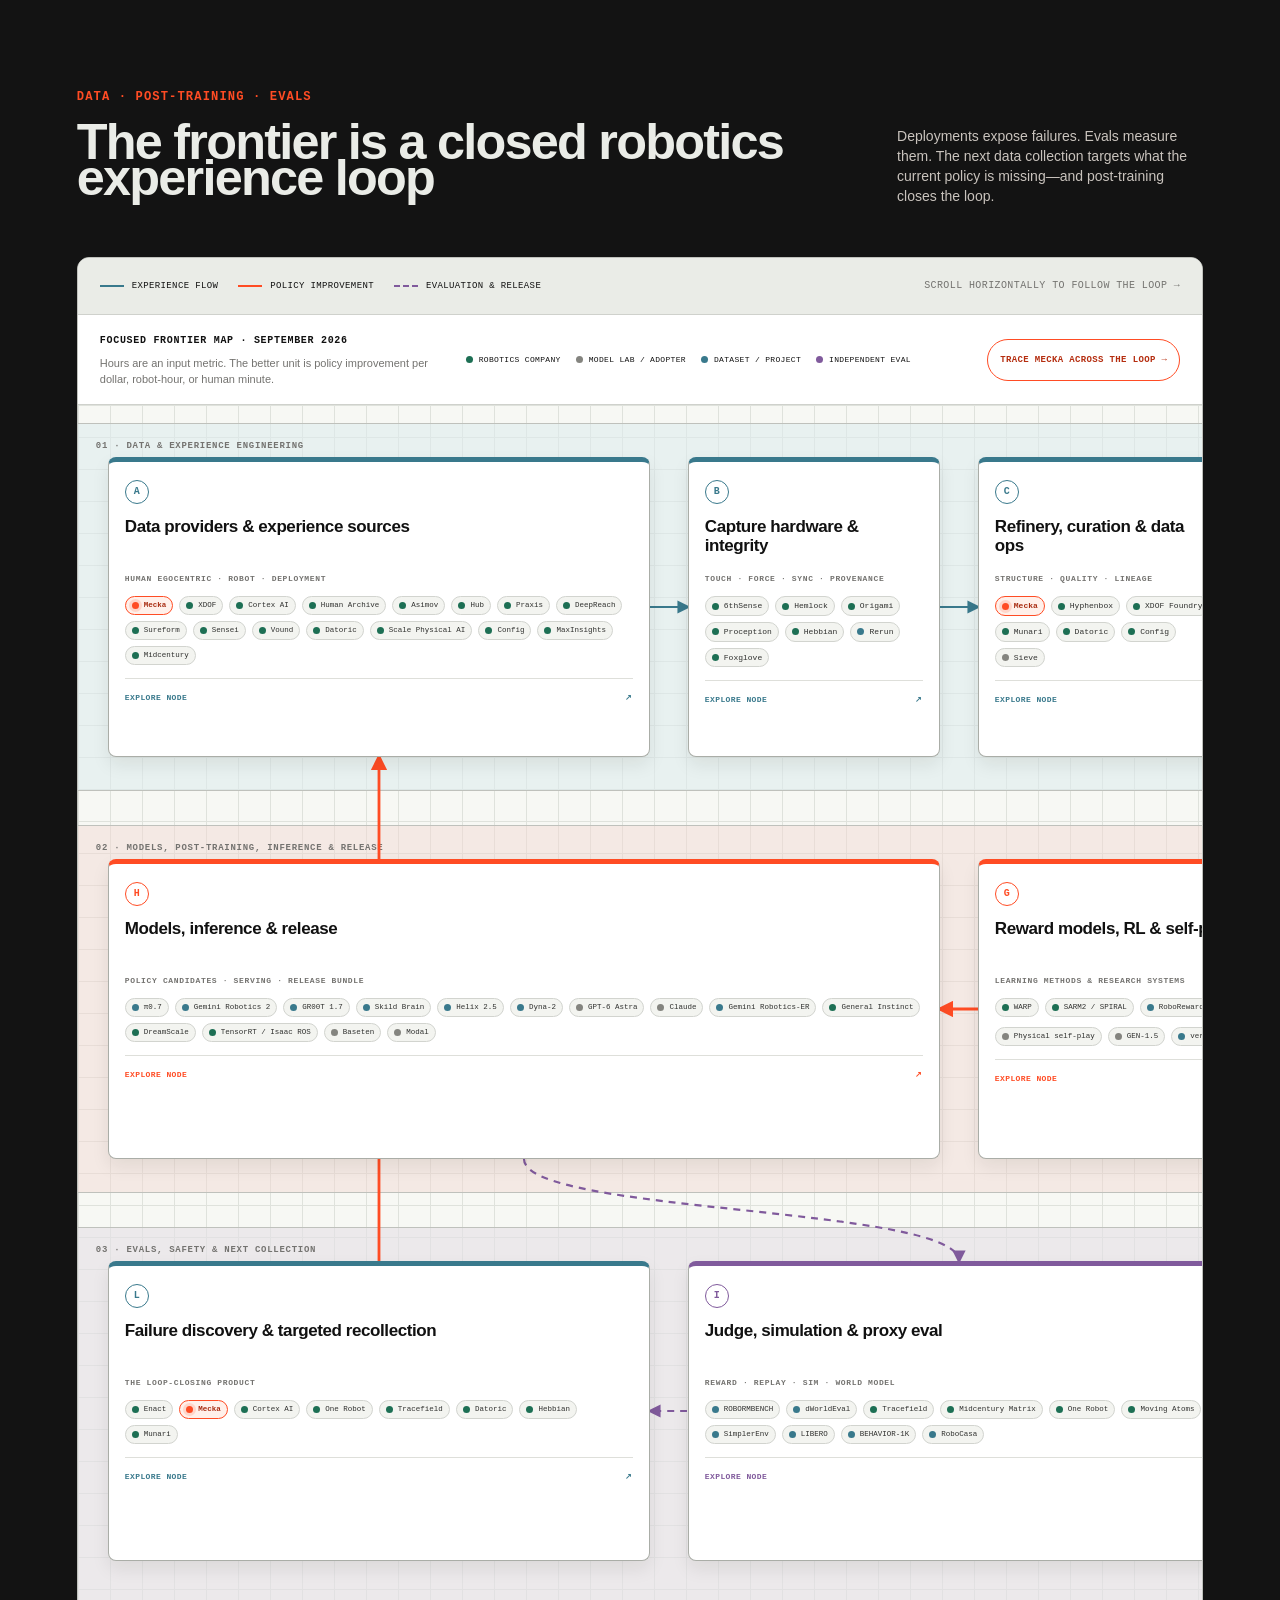
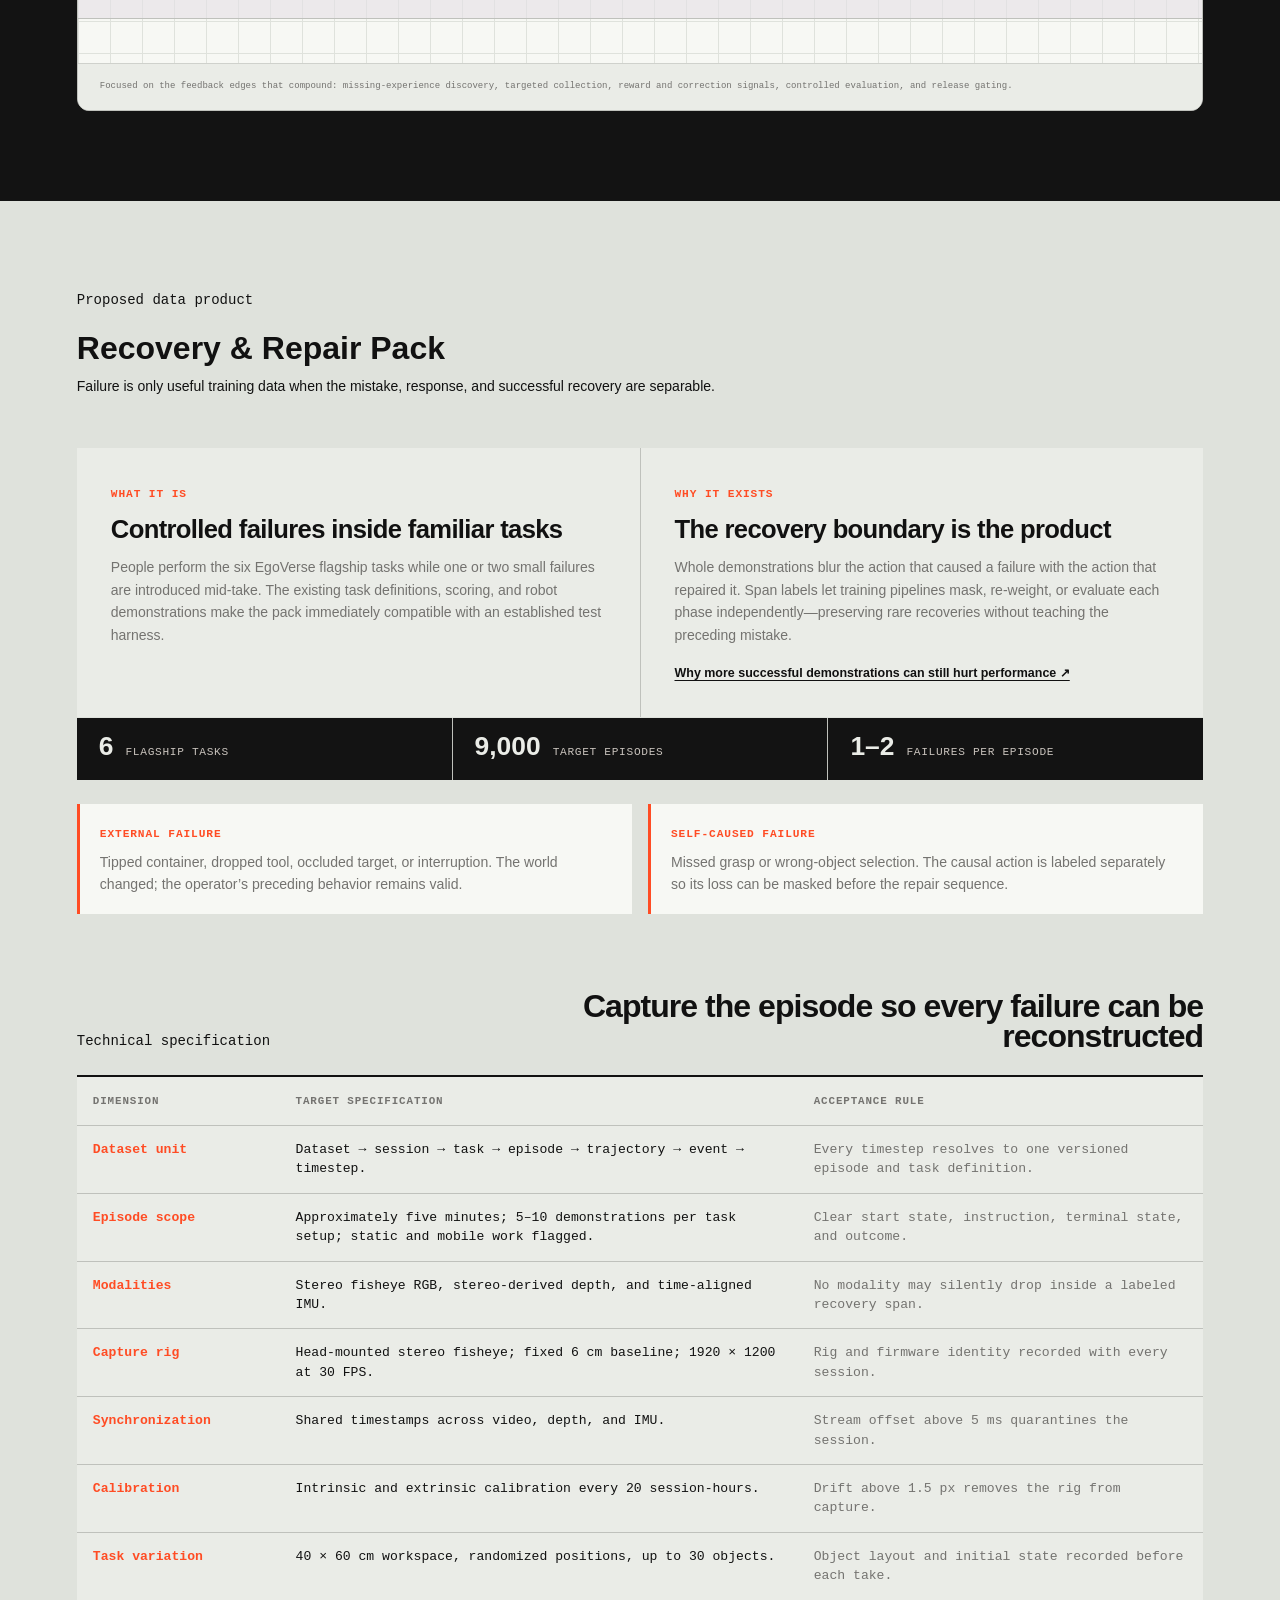
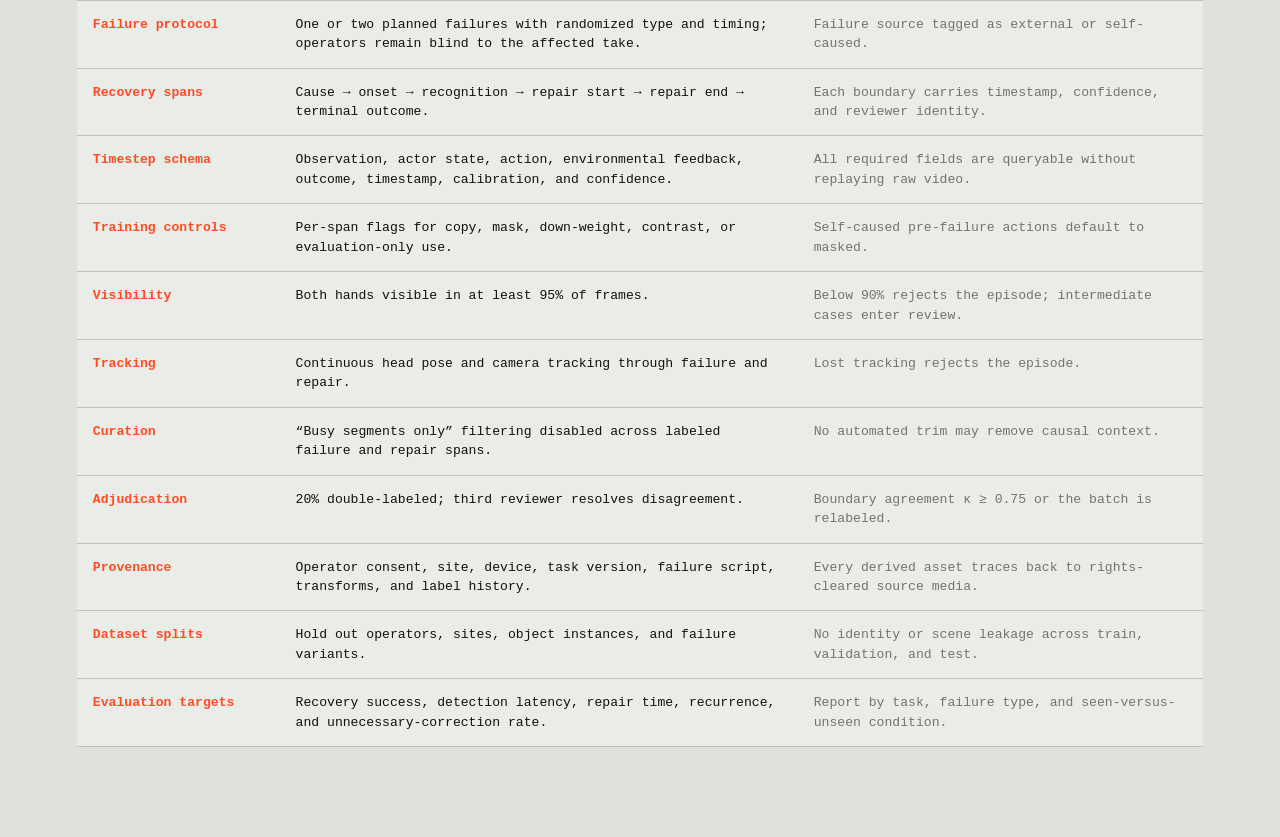
==== commit a4d1aafe: "Update robotics data and evals market map" ====
--- a/index.html
+++ b/index.html
@@ -1,163 +1,112 @@
 <!DOCTYPE html><html lang="en"><head>
 <meta charset="utf-8">
 <meta name="viewport" content="width=device-width, initial-scale=1">
-<title>Egocentric Data — From Physical Work to Model Improvement</title>
-<meta name="description" content="An interactive case study of how human and robot experience becomes training data, policy updates, and better real-world performance.">
+<title>Robotics Experience Loop — Data, Post-training & Evals</title>
+<meta name="description" content="An interactive map of the robotics experience loop connecting data, post-training, evaluation, and targeted recollection.">
 <link rel="stylesheet" href="styles.css">
 </head>
 <body class="global-body">
-<main> <div class="ego-page" data-astro-cid-bveimci4="">  <section class="ego-loop-section" aria-labelledby="loop-heading" data-astro-cid-bveimci4=""> <div class="bz-container" data-astro-cid-bveimci4=""> <div class="ego-section-heading" data-astro-cid-bveimci4=""> <div data-astro-cid-bveimci4=""> <p class="ego-kicker" data-astro-cid-bveimci4="">The learning loop</p> <h2 id="loop-heading" data-astro-cid-bveimci4="">Egocentric data is the feedback loop connecting physical work to model improvement</h2> </div> <p data-astro-cid-bveimci4="">The top rail builds and deploys capability. Every physical task then branches into three evidence streams, which are refined into the next training signal.</p> </div> <div class="ego-loop-shell" data-astro-cid-bveimci4="">
+<main> <div class="ego-page" data-astro-cid-bveimci4="">  <section class="ego-loop-section" aria-labelledby="loop-heading" data-astro-cid-bveimci4=""> <div class="bz-container" data-astro-cid-bveimci4=""> <div class="ego-section-heading" data-astro-cid-bveimci4=""> <div data-astro-cid-bveimci4=""> <p class="ego-kicker" data-astro-cid-bveimci4="">Data · post-training · evals</p> <h2 id="loop-heading" data-astro-cid-bveimci4="">The frontier is a closed robotics experience loop</h2> </div> <p data-astro-cid-bveimci4="">Deployments expose failures. Evals measure them. The next data collection targets what the current policy is missing—and post-training closes the loop.</p> </div> <div class="ego-loop-shell" data-astro-cid-bveimci4="">
   <div class="stack-toolbar">
     <div class="stack-legend" aria-label="Connection legend">
-      <span><i class="stack-legend__line stack-legend__line--flow"></i>Build &amp; execution</span>
-      <span><i class="stack-legend__line stack-legend__line--data"></i>Data production</span>
-      <span><i class="stack-legend__line stack-legend__line--learning"></i>Learning feedback</span>
-      <span><i class="stack-legend__line stack-legend__line--assurance"></i>Safety oversight</span>
-    </div>
-    <p>Scroll horizontally to follow the system <span aria-hidden="true">→</span></p>
+      <span><i class="stack-legend__line stack-legend__line--data"></i>Experience flow</span>
+      <span><i class="stack-legend__line stack-legend__line--learning"></i>Policy improvement</span>
+      <span><i class="stack-legend__line stack-legend__line--assurance"></i>Evaluation &amp; release</span>
+    </div>
+    <p>Scroll horizontally to follow the loop <span aria-hidden="true">→</span></p>
   </div>
   <aside class="stack-audit" aria-label="Market-player audit key">
-    <div class="stack-audit__copy"><strong>Player audit · September 2026</strong><p>Primary map nodes favor robotics-native companies, models and datasets. Gray chips mark deliberate exceptions: upstream supply, general inference or frontier models.</p></div>
+    <div class="stack-audit__copy"><strong>Focused frontier map · September 2026</strong><p>Hours are an input metric. The better unit is policy improvement per dollar, robot-hour, or human minute.</p></div>
     <div class="stack-kind-legend">
-      <span><i class="kind-dot kind-dot--robotics"></i>Robotics-native</span>
-      <span><i class="kind-dot kind-dot--general"></i>Cross-industry enabler</span>
-      <span><i class="kind-dot kind-dot--asset"></i>Model / dataset / project</span>
-      <span><i class="kind-dot kind-dot--assurance"></i>Standards / certifier</span>
-      <span><i class="kind-dot kind-dot--enterprise"></i>Enterprise adopter</span>
+      <span><i class="kind-dot kind-dot--robotics"></i>Robotics company</span>
+      <span><i class="kind-dot kind-dot--general"></i>Model lab / adopter</span>
+      <span><i class="kind-dot kind-dot--asset"></i>Dataset / project</span>
+      <span><i class="kind-dot kind-dot--assurance"></i>Independent eval</span>
     </div>
     <button type="button" class="stack-trace" data-trace-mecka="" aria-pressed="false">Trace Mecka across the loop <span aria-hidden="true">→</span></button>
   </aside>
-  <div class="stack-viewport" data-stack-viewport="" tabindex="0" aria-label="Interactive embodied intelligence market map">
-    <div class="stack-canvas" data-stack-canvas="">
-      <div class="stack-lane stack-lane--value"><span>01 · Build, intelligence &amp; execution</span></div>
-      <div class="stack-lane stack-lane--feedback"><span>02 · Data exhaust &amp; fleet learning</span></div>
-      <div class="stack-lane stack-lane--refinery"><span>03 · Refinery, assurance &amp; outcomes</span></div>
+  <div class="stack-viewport" data-stack-viewport="" tabindex="0" aria-label="Interactive robotics data, post-training and evals market map">
+    <div class="stack-canvas stack-canvas--focused stack-canvas--expanded" data-stack-canvas="">
+      <div class="stack-lane stack-lane--value"><span>01 · Data &amp; experience engineering</span></div>
+      <div class="stack-lane stack-lane--feedback"><span>02 · Models, post-training, inference &amp; release</span></div>
+      <div class="stack-lane stack-lane--refinery"><span>03 · Evals, safety &amp; next collection</span></div>
       <svg class="stack-edges" data-stack-edges="" aria-hidden="true"></svg>
-      
-  <article class="stack-node stack-node--supply" style="--x:30px;--y:52px" data-node="A" data-detail="stack-materials" tabindex="0" role="button" aria-label="Open details for Materials, energy &amp; fabrication">
-    <span class="stack-node__id">A</span>
-    <h3>Materials, energy &amp; fabrication</h3>
-    <span class="stack-node__label">Upstream suppliers</span>
-    <div class="stack-node__players"><a class="stack-player stack-player--general" href="https://www.tsmc.com/" target="_blank" rel="noreferrer" title="Semiconductor foundry; a cross-industry upstream supplier, not a robotics company.">TSMC</a><a class="stack-player stack-player--general" href="https://gf.com/" target="_blank" rel="noreferrer" title="Semiconductor foundry serving many industries, including industrial and edge applications.">GlobalFoundries</a><a class="stack-player stack-player--general" href="https://www.protolabs.com/" target="_blank" rel="noreferrer" title="Cross-industry rapid prototyping and manufacturing supplier.">Protolabs</a><a class="stack-player stack-player--general" href="https://www.3dsystems.com/" target="_blank" rel="noreferrer" title="Additive-manufacturing supplier used across industrial markets.">3D Systems</a><a class="stack-player stack-player--general" href="https://www.panasonic.com/global/energy/" target="_blank" rel="noreferrer" title="Battery supplier; relevant upstream but not robotics-specific.">Panasonic Energy</a><a class="stack-player stack-player--general" href="https://www.carpentertechnology.com/" target="_blank" rel="noreferrer" title="Specialty-materials supplier; relevant upstream but not robotics-specific.">Carpenter Technology</a></div>
-    <span class="stack-node__open">Explore node <span aria-hidden="true">↗</span></span>
-  </article>
-  <article class="stack-node stack-node--supply" style="--x:320px;--y:52px" data-node="B" data-detail="stack-components" tabindex="0" role="button" aria-label="Open details for Components">
-    <span class="stack-node__id">B</span>
-    <h3>Components</h3>
-    <span class="stack-node__label">Robot components &amp; edge compute</span>
-    <div class="stack-node__players"><a class="stack-player stack-player--robotics" href="https://www.harmonicdrive.net/" target="_blank" rel="noreferrer" title="Precision motion-control components used in robot joints.">Harmonic Drive</a><a class="stack-player stack-player--robotics" href="https://www.nabtesco.com/en/products/robot/" target="_blank" rel="noreferrer" title="Precision reduction gears for industrial robot joints.">Nabtesco</a><a class="stack-player stack-player--robotics" href="https://www.maxongroup.com/en-us/market-solutions/mobility-solutions/robotics" target="_blank" rel="noreferrer" title="Motors, drives and integrated joints for robotics.">maxon</a><a class="stack-player stack-player--robotics" href="https://www.kollmorgen.com/en-us/solutions/robotics" target="_blank" rel="noreferrer" title="Servo motors and motion systems for robotics.">Kollmorgen</a><a class="stack-player stack-player--robotics" href="https://www.realsenseai.com/" target="_blank" rel="noreferrer" title="Depth cameras and perception systems used in robotics.">RealSense</a><a class="stack-player stack-player--robotics" href="https://www.stereolabs.com/" target="_blank" rel="noreferrer" title="Stereo vision and spatial perception for robots and automation.">Stereolabs</a><a class="stack-player stack-player--robotics" href="https://developer.nvidia.com/embedded/jetson-thor" target="_blank" rel="noreferrer" title="NVIDIA edge compute platform designed for physical AI and robotics.">Jetson Thor</a><a class="stack-player stack-player--robotics" href="https://www.qualcomm.com/products/internet-of-things/industrial/robotics/qualcomm-robotics-rb5-platform" target="_blank" rel="noreferrer" title="Robotics-focused edge compute and connectivity platform.">Qualcomm RB5</a><a class="stack-player stack-player--robotics" href="https://6thsense.dev/" target="_blank" rel="noreferrer" title="Wearable tactile and stereo-vision capture hardware for dexterous robotics.">6thSense</a></div>
-    <span class="stack-node__open">Explore node <span aria-hidden="true">↗</span></span>
-  </article>
-  <article class="stack-node stack-node--supply" style="--x:610px;--y:52px" data-node="C" data-detail="stack-embodiment" tabindex="0" role="button" aria-label="Open details for Robot embodiment">
-    <span class="stack-node__id">C</span>
-    <h3>Robot embodiment</h3>
-    <span class="stack-node__label">Robot manufacturers</span>
-    <div class="stack-node__players"><a class="stack-player stack-player--robotics" href="https://new.abb.com/products/robotics" target="_blank" rel="noreferrer" title="Industrial robots and automation systems.">ABB Robotics</a><a class="stack-player stack-player--robotics" href="https://www.fanucamerica.com/products/robots" target="_blank" rel="noreferrer" title="Industrial robot manufacturer.">FANUC</a><a class="stack-player stack-player--robotics" href="https://www.universal-robots.com/" target="_blank" rel="noreferrer" title="Collaborative robot-arm manufacturer.">Universal Robots</a><a class="stack-player stack-player--robotics" href="https://bostondynamics.com/" target="_blank" rel="noreferrer" title="Mobile and humanoid robot developer.">Boston Dynamics</a><a class="stack-player stack-player--robotics" href="https://www.agilityrobotics.com/" target="_blank" rel="noreferrer" title="Developer of Digit industrial humanoids.">Agility Robotics</a><a class="stack-player stack-player--robotics" href="https://apptronik.com/" target="_blank" rel="noreferrer" title="Developer of Apollo humanoids and fleet tooling.">Apptronik</a><a class="stack-player stack-player--robotics" href="https://www.figure.ai/" target="_blank" rel="noreferrer" title="Humanoid robot and embodied-model developer.">Figure</a><a class="stack-player stack-player--robotics" href="https://opentrons.com/" target="_blank" rel="noreferrer" title="Laboratory robotics and automation platform.">Opentrons</a></div>
-    <span class="stack-node__open">Explore node <span aria-hidden="true">↗</span></span>
-  </article>
-  <article class="stack-node stack-node--runtime" style="--x:900px;--y:52px" data-node="D" data-detail="stack-runtime" tabindex="0" role="button" aria-label="Open details for Control &amp; runtime">
-    <span class="stack-node__id">D</span>
-    <h3>Control &amp; runtime</h3>
-    <span class="stack-node__label">Runtime platforms</span>
-    <div class="stack-node__players"><a class="stack-player stack-player--robotics" href="https://nvidia-isaac-ros.github.io/" target="_blank" rel="noreferrer" title="Accelerated ROS 2 packages for autonomous robots.">NVIDIA Isaac ROS</a><a class="stack-player stack-player--asset" href="https://www.ros.org/" target="_blank" rel="noreferrer" title="Open-source robotics middleware ecosystem.">ROS 2</a><a class="stack-player stack-player--robotics" href="https://www.intrinsic.ai/" target="_blank" rel="noreferrer" title="Software platform for building and deploying industrial robotic solutions.">Intrinsic Flowstate</a><a class="stack-player stack-player--robotics" href="https://www.viam.com/" target="_blank" rel="noreferrer" title="Hardware-agnostic software platform for robots and physical AI.">Viam</a><a class="stack-player stack-player--asset" href="https://moveit.picknik.ai/" target="_blank" rel="noreferrer" title="Open-source motion-planning framework for ROS 2.">MoveIt 2</a><a class="stack-player stack-player--robotics" href="https://picknik.ai/" target="_blank" rel="noreferrer" title="Commercial robotics software company and MoveIt steward.">PickNik</a></div>
-    <span class="stack-node__open">Explore node <span aria-hidden="true">↗</span></span>
-  </article>
-  <article class="stack-node stack-node--intelligence" style="--x:1190px;--y:52px" data-node="E" data-detail="stack-foundation" tabindex="0" role="button" aria-label="Open details for Foundation models">
-    <span class="stack-node__id">E</span>
-    <h3>Foundation models</h3>
-    <span class="stack-node__label">Models &amp; model labs</span>
-    <div class="stack-node__players"><a class="stack-player stack-player--asset" href="https://www.pi.website/download/pi07.pdf" target="_blank" rel="noreferrer" title="Robotics-native generalist foundation model.">π0.7 · Physical Intelligence</a><a class="stack-player stack-player--asset" href="https://deepmind.google/blog/gemini-robotics-2-brings-whole-body-intelligence-to-robots/" target="_blank" rel="noreferrer" title="Google DeepMind robot foundation model for whole-body intelligence.">Gemini Robotics 2</a><a class="stack-player stack-player--asset" href="https://developer.nvidia.com/isaac/gr00t" target="_blank" rel="noreferrer" title="Open robot foundation model and development stack.">GR00T 1.7 · NVIDIA</a><a class="stack-player stack-player--asset" href="https://www.skild.ai/" target="_blank" rel="noreferrer" title="Omni-bodied robotics foundation model.">Skild Brain</a><a class="stack-player stack-player--asset" href="https://www.figure.ai/news/helix-2-5-zero-shot-30-home-generalization" target="_blank" rel="noreferrer" title="Figure humanoid foundation model.">Helix 2.5 · Figure</a><a class="stack-player stack-player--asset" href="https://www.dyna.co/dyna-2" target="_blank" rel="noreferrer" title="World-action model trained on egocentric human video for robot transfer.">Dyna-2</a><a class="stack-player stack-player--general" href="https://developers.openai.com/api/docs/models/gpt-6-astra" target="_blank" rel="noreferrer" title="General-purpose frontier reasoning and computer-use model; not a robotics-native VLA.">GPT-6 Astra · OpenAI</a><a class="stack-player stack-player--general" href="https://www.anthropic.com/research/claude-plays-robotics" target="_blank" rel="noreferrer" title="General-purpose model with published robotics research; not a robotics-native model product.">Claude · Anthropic</a></div>
-    <span class="stack-node__open">Explore node <span aria-hidden="true">↗</span></span>
-  </article>
-  <article class="stack-node stack-node--intelligence" style="--x:1480px;--y:52px" data-node="F" data-detail="stack-post-training" tabindex="0" role="button" aria-label="Open details for Post-training">
-    <span class="stack-node__id">F</span>
-    <h3>Post-training</h3>
-    <span class="stack-node__label">Training frameworks &amp; labs</span>
-    <div class="stack-node__players"><a class="stack-player stack-player--robotics" href="https://developer.nvidia.com/isaac/lab" target="_blank" rel="noreferrer" title="Robot-learning framework for reinforcement and imitation learning.">NVIDIA Isaac Lab</a><a class="stack-player stack-player--asset" href="https://huggingface.co/docs/lerobot/" target="_blank" rel="noreferrer" title="Open-source robot-learning models, datasets and training tools.">Hugging Face LeRobot</a><a class="stack-player stack-player--robotics" href="https://www.pi.website/" target="_blank" rel="noreferrer" title="Robotics lab developing and adapting general robot policies.">Physical Intelligence</a><a class="stack-player stack-player--robotics" href="https://www.dyna.co/dyna-2" target="_blank" rel="noreferrer" title="Robotics lab using robot post-training to adapt Dyna-2.">Dyna Robotics</a><a class="stack-player stack-player--robotics" href="https://www.figure.ai/" target="_blank" rel="noreferrer" title="Post-trains foundation models into humanoid behaviors.">Figure</a><a class="stack-player stack-player--robotics" href="https://www.skild.ai/" target="_blank" rel="noreferrer" title="Develops and adapts omni-bodied robot policies.">Skild AI</a></div>
-    <span class="stack-node__open">Explore node <span aria-hidden="true">↗</span></span>
-  </article>
-  <article class="stack-node stack-node--intelligence" style="--x:1770px;--y:52px" data-node="G" data-detail="stack-inference" tabindex="0" role="button" aria-label="Open details for Inference &amp; planning">
-    <span class="stack-node__id">G</span>
-    <h3>Inference &amp; planning</h3>
-    <span class="stack-node__label">Inference &amp; planning providers</span>
-    <div class="stack-node__players"><a class="stack-player stack-player--robotics" href="https://general-instinct.com/#technology" target="_blank" rel="noreferrer" title="Robot-specific edge inference acceleration and compression.">General Instinct</a><a class="stack-player stack-player--robotics" href="https://www.dreamscalelabs.com/" target="_blank" rel="noreferrer" title="Cloud inference infrastructure designed for robot models.">DreamScale Labs</a><a class="stack-player stack-player--robotics" href="https://developer.nvidia.com/isaac/ros" target="_blank" rel="noreferrer" title="Optimized edge inference and perception runtime for robots.">NVIDIA TensorRT / Isaac ROS</a><a class="stack-player stack-player--asset" href="https://deepmind.google/blog/gemini-robotics-2-brings-whole-body-intelligence-to-robots/" target="_blank" rel="noreferrer" title="Embodied-reasoning model used as a high-level robot brain.">Gemini Robotics-ER 2</a><a class="stack-player stack-player--general" href="https://www.baseten.co/" target="_blank" rel="noreferrer" title="General model-serving platform; relevant but not robotics-specific.">Baseten</a><a class="stack-player stack-player--general" href="https://modal.com/products/inference" target="_blank" rel="noreferrer" title="General cloud inference platform; relevant but not robotics-specific.">Modal</a></div>
-    <span class="stack-node__open">Explore node <span aria-hidden="true">↗</span></span>
-  </article>
-  <article class="stack-node stack-node--execution stack-node--has-mecka" style="--x:2060px;--y:52px" data-node="H" data-detail="stack-execution" tabindex="0" role="button" aria-label="Open details for Physical task execution">
-    <span class="stack-node__id">H</span>
-    <h3>Physical task execution</h3>
-    <span class="stack-node__label">Deployers &amp; integrators</span>
-    <div class="stack-node__players"><a class="stack-player stack-player--robotics" href="https://www.agilityrobotics.com/" target="_blank" rel="noreferrer" title="Industrial humanoid deployment company.">Agility Robotics</a><a class="stack-player stack-player--robotics" href="https://www.figure.ai/" target="_blank" rel="noreferrer" title="Humanoid developer deploying learned policies in workplaces.">Figure</a><a class="stack-player stack-player--robotics" href="https://locusrobotics.com/" target="_blank" rel="noreferrer" title="Warehouse robot fleets and fulfillment automation.">Locus Robotics</a><a class="stack-player stack-player--robotics" href="https://www.symbotic.com/" target="_blank" rel="noreferrer" title="Warehouse robotics and automation systems.">Symbotic</a><a class="stack-player stack-player--robotics" href="https://www.dyna.co/dyna-2" target="_blank" rel="noreferrer" title="Robot models evaluated and deployed on real customer tasks.">Dyna Robotics</a><a class="stack-player stack-player--robotics stack-player--mecka" href="https://www.mecka.ai/" target="_blank" rel="noreferrer" title="Data and systems-integration layer supporting specialized robot deployments.">Mecka · integrator</a><a class="stack-player stack-player--robotics" href="https://opentrons.com/" target="_blank" rel="noreferrer" title="Laboratory robots executing wet-lab workflows.">Opentrons</a><a class="stack-player stack-player--robotics" href="https://strateos.com/" target="_blank" rel="noreferrer" title="Robotic cloud labs and lab automation-as-a-service.">Strateos</a></div>
-    <span class="stack-node__open">Explore node <span aria-hidden="true">↗</span></span>
-  </article>
-  <article class="stack-node stack-node--data stack-node--has-mecka" style="--x:900px;--y:355px" data-node="I" data-detail="stack-robot-data" tabindex="0" role="button" aria-label="Open details for Robot-native data">
-    <span class="stack-node__id">I</span>
-    <h3>Robot-native data</h3>
-    <span class="stack-node__label">Robotics data companies &amp; assets</span>
-    <div class="stack-node__players"><a class="stack-player stack-player--robotics stack-player--mecka" href="https://www.mecka.ai/" target="_blank" rel="noreferrer" title="Physical-AI data and deployment layer spanning capture, evaluation and systems integration.">Mecka · robot capture</a><a class="stack-player stack-player--robotics" href="https://www.xdof.ai/" target="_blank" rel="noreferrer" title="Production-scale robot teleoperation data, data infrastructure and policy evaluation.">XDOF</a><a class="stack-player stack-player--robotics" href="https://www.datoric.com/" target="_blank" rel="noreferrer" title="Robot demonstrations across teleoperation, UMI, egocentric and tactile modalities.">Datoric</a><a class="stack-player stack-player--robotics" href="https://cortexrobot.ai/" target="_blank" rel="noreferrer" title="Real-workplace robot trajectories plus human-in-the-loop rollout data.">Cortex AI</a><a class="stack-player stack-player--robotics" href="https://scale.com/physical-ai" target="_blank" rel="noreferrer" title="Physical-AI data engine for robot teleoperation, collection and evaluation.">Scale Physical AI</a><a class="stack-player stack-player--robotics" href="https://config.inc/" target="_blank" rel="noreferrer" title="Real-world data infrastructure for general-purpose bimanual manipulation.">Config</a><a class="stack-player stack-player--asset" href="https://droid-dataset.github.io/" target="_blank" rel="noreferrer" title="Open in-the-wild robot manipulation dataset.">DROID</a><a class="stack-player stack-player--asset" href="https://robotics-transformer-x.github.io/" target="_blank" rel="noreferrer" title="Open multi-embodiment robot dataset and collaboration.">Open X-Embodiment</a></div>
-    <span class="stack-node__open">Explore node <span aria-hidden="true">↗</span></span>
-  </article>
-  <article class="stack-node stack-node--data stack-node--has-mecka stack-node--capture-market" style="--x:1190px;--y:355px" data-node="J" data-detail="stack-human-data" tabindex="0" role="button" aria-label="Open details for Human egocentric data">
-    <span class="stack-node__id">J</span>
-    <h3>Human egocentric data</h3>
-    <span class="stack-node__label">Verified physical-AI capture companies</span>
-    <div class="stack-node__players"><a class="stack-player stack-player--robotics stack-player--mecka" href="https://www.mecka.ai/" target="_blank" rel="noreferrer" title="Egocentric physical-intelligence corpus and full-stack data layer.">Mecka Egoverse</a><a class="stack-player stack-player--robotics" href="https://www.humanarchive.ai/" target="_blank" rel="noreferrer" title="RGB, RGB-D, tactile, motion-capture and robot datasets for physical AI.">Human Archive</a><a class="stack-player stack-player--robotics" href="https://tryasimov.ai/" target="_blank" rel="noreferrer" title="Real-world human movement and workplace egocentric data for humanoids.">Asimov</a><a class="stack-player stack-player--robotics" href="https://www.deepreach.ai/" target="_blank" rel="noreferrer" title="Wearable real-world capture through local operators in workplaces.">DeepReach</a><a class="stack-player stack-player--robotics" href="https://hub.xyz/" target="_blank" rel="noreferrer" title="Distributed egocentric capture network for frontier AI and robotics.">Hub</a><a class="stack-player stack-player--robotics" href="https://www.sureformhq.com/" target="_blank" rel="noreferrer" title="Task-specific human and robot data captured inside real workplaces.">Sureform</a><a class="stack-player stack-player--robotics" href="https://cortexrobot.ai/" target="_blank" rel="noreferrer" title="Workplace egocentric data, robot trajectories and rollout evaluations.">Cortex AI</a><a class="stack-player stack-player--robotics" href="https://www.praxisrobotics.io/" target="_blank" rel="noreferrer" title="Egocentric, 3D and multimodal capture across real industrial and residential environments.">Praxis Robotics</a><a class="stack-player stack-player--robotics" href="https://www.datoric.com/" target="_blank" rel="noreferrer" title="Provenance-rich egocentric, UMI, teleoperation and tactile data.">Datoric</a><a class="stack-player stack-player--robotics" href="https://senseirobotics.com/" target="_blank" rel="noreferrer" title="Human-operator network and hardware for outsourced robotics training data.">Sensei</a><a class="stack-player stack-player--robotics" href="https://6thsense.dev/" target="_blank" rel="noreferrer" title="Wearable tactile and egocentric stereo capture hardware for dexterous robots.">6thSense</a><a class="stack-player stack-player--robotics" href="https://philon.ai/" target="_blank" rel="noreferrer" title="Spatial Everyday Activities egocentric dataset for robot foundation models.">Philon · SEA</a><a class="stack-player stack-player--robotics" href="https://www.maxinsights.ai/" target="_blank" rel="noreferrer" title="Large-scale egocentric, motion, depth, tactile and force data for physical AI.">Max Insights</a><a class="stack-player stack-player--robotics" href="https://www.build.ai/" target="_blank" rel="noreferrer" title="In-the-wild physical-work data collection for Physical AI.">Build AI</a><a class="stack-player stack-player--robotics" href="https://scale.com/physical-ai" target="_blank" rel="noreferrer" title="Distributed egocentric collection through Scale Harness and physical data factories.">Scale Physical AI</a><a class="stack-player stack-player--robotics" href="https://www.midcentury.xyz/" target="_blank" rel="noreferrer" title="Egocentric video, IMU, audio, 3D hand pose, depth and task annotations.">Midcentury</a><a class="stack-player stack-player--robotics" href="https://www.xdof.ai/" target="_blank" rel="noreferrer" title="Egocentric and teleoperation data acquisition for robot learning.">XDOF</a><a class="stack-player stack-player--robotics" href="https://config.inc/" target="_blank" rel="noreferrer" title="Human-motion and real-world bimanual data converted into robot-learning assets.">Config</a></div>
-    <span class="stack-node__open">Explore node <span aria-hidden="true">↗</span></span>
-  </article>
-  <article class="stack-node stack-node--data stack-node--has-mecka" style="--x:1770px;--y:355px" data-node="K" data-detail="stack-outcome-data" tabindex="0" role="button" aria-label="Open details for Outcome &amp; process data">
-    <span class="stack-node__id">K</span>
-    <h3>Outcome &amp; process data</h3>
-    <span class="stack-node__label">Robotics-native telemetry &amp; evaluation</span>
-    <div class="stack-node__players"><a class="stack-player stack-player--robotics stack-player--mecka" href="https://www.mecka.ai/" target="_blank" rel="noreferrer" title="Connects physical workflow context, task outcomes and evaluations to deployment programs.">Mecka · workflow evals</a><a class="stack-player stack-player--robotics" href="https://formant.io/" target="_blank" rel="noreferrer" title="Robot telemetry, event streams, intervention records and operational analytics.">Formant</a><a class="stack-player stack-player--robotics" href="https://www.inorbit.ai/" target="_blank" rel="noreferrer" title="Robot operations analytics, missions, incidents and performance data.">InOrbit</a><a class="stack-player stack-player--robotics" href="https://foxglove.dev/" target="_blank" rel="noreferrer" title="Robot data observability, visualization and multimodal log analysis.">Foxglove</a><a class="stack-player stack-player--robotics" href="https://locusrobotics.com/locusone" target="_blank" rel="noreferrer" title="Warehouse-robot orchestration with productivity and fleet-performance signals.">LocusONE</a><a class="stack-player stack-player--robotics" href="https://cortexrobot.ai/" target="_blank" rel="noreferrer" title="Real-world policy rollouts, interventions, recoveries and task-evaluation evidence.">Cortex AI</a></div>
-    <span class="stack-node__open">Explore node <span aria-hidden="true">↗</span></span>
-  </article>
-  <article class="stack-node stack-node--operations stack-node--has-mecka" style="--x:2350px;--y:355px" data-node="Q" data-detail="stack-fleet" tabindex="0" role="button" aria-label="Open details for Fleet operations">
-    <span class="stack-node__id">Q</span>
-    <h3>Fleet operations</h3>
-    <span class="stack-node__label">Robot operations platforms</span>
-    <div class="stack-node__players"><a class="stack-player stack-player--robotics" href="https://formant.io/" target="_blank" rel="noreferrer" title="Robot fleet observability, teleoperation and incident-management platform.">Formant</a><a class="stack-player stack-player--robotics" href="https://www.inorbit.ai/" target="_blank" rel="noreferrer" title="Multi-vendor robot operations and fleet-management platform.">InOrbit</a><a class="stack-player stack-player--robotics" href="https://www.viam.com/platform/fleet-management" target="_blank" rel="noreferrer" title="Hardware-agnostic fleet management and over-the-air deployment.">Viam</a><a class="stack-player stack-player--robotics" href="https://locusrobotics.com/locusone" target="_blank" rel="noreferrer" title="Warehouse robot fleet orchestration for Locus deployments.">LocusONE</a><a class="stack-player stack-player--robotics stack-player--mecka" href="https://www.mecka.ai/" target="_blank" rel="noreferrer" title="Systems integration and deployment infrastructure; not positioned as a generic fleet-management SaaS.">Mecka · deployment layer</a></div>
-    <span class="stack-node__open">Explore node <span aria-hidden="true">↗</span></span>
-  </article>
-  
-  <article class="stack-node stack-node--data" style="--x:1190px;--y:730px" data-node="M" data-detail="stack-simulation" tabindex="0" role="button" aria-label="Open details for Simulation &amp; synthetic data">
-    <span class="stack-node__id">M</span>
-    <h3>Simulation &amp; synthetic data</h3>
-    <span class="stack-node__label">Robotics simulation platforms</span>
-    <div class="stack-node__players"><a class="stack-player stack-player--robotics" href="https://developer.nvidia.com/isaac/sim" target="_blank" rel="noreferrer" title="Robotics simulation, testing and synthetic-data framework.">NVIDIA Isaac Sim</a><a class="stack-player stack-player--asset" href="https://mujoco.org/" target="_blank" rel="noreferrer" title="Physics engine widely used for robot learning and control.">MuJoCo</a><a class="stack-player stack-player--asset" href="https://gazebosim.org/" target="_blank" rel="noreferrer" title="Open-source robotics simulation platform.">Gazebo</a><a class="stack-player stack-player--asset" href="https://genesis-embodied-ai.github.io/" target="_blank" rel="noreferrer" title="Physics and embodied-AI simulation platform.">Genesis</a><a class="stack-player stack-player--robotics" href="https://developer.nvidia.com/cosmos" target="_blank" rel="noreferrer" title="World models and tooling for physical-AI data generation.">NVIDIA Cosmos</a><a class="stack-player stack-player--asset" href="https://www.maniskill.ai/" target="_blank" rel="noreferrer" title="Open robot-manipulation simulation and benchmark framework.">ManiSkill</a><a class="stack-player stack-player--robotics" href="https://www.midcentury.xyz/" target="_blank" rel="noreferrer" title="Simulation platform for training and massively parallel robot evaluation.">Midcentury Matrix</a></div>
-    <span class="stack-node__open">Explore node <span aria-hidden="true">↗</span></span>
-  </article>
-  <article class="stack-node stack-node--data stack-node--has-mecka" style="--x:1480px;--y:730px" data-node="L" data-detail="stack-refinery" tabindex="0" role="button" aria-label="Open details for Data refinery">
-    <span class="stack-node__id">L</span>
-    <h3>Data refinery</h3>
-    <span class="stack-node__label">Physical-AI data infrastructure</span>
-    <div class="stack-node__players"><a class="stack-player stack-player--robotics stack-player--mecka" href="https://www.mecka.ai/" target="_blank" rel="noreferrer" title="Robotics-native data engine spanning annotation, context, QA, motion and evaluation.">Mecka</a><a class="stack-player stack-player--robotics" href="https://hyphenbox.com/" target="_blank" rel="noreferrer" title="Structures robot and egocentric recordings into subtasks, reward signals and failure spans.">Hyphenbox</a><a class="stack-player stack-player--robotics" href="https://datasets.xdof.ai/" target="_blank" rel="noreferrer" title="Versioned robot datasets, uploads and curated manipulation episodes.">XDOF Foundry</a><a class="stack-player stack-player--robotics" href="https://www.datoric.com/" target="_blank" rel="noreferrer" title="Collection, provenance, multimodal alignment and model-evaluation pipelines.">Datoric</a><a class="stack-player stack-player--robotics" href="https://config.inc/" target="_blank" rel="noreferrer" title="Data infrastructure for bimanual robot learning and deployment.">Config</a><a class="stack-player stack-player--robotics" href="https://scale.com/physical-ai" target="_blank" rel="noreferrer" title="Physical-AI collection, annotation, curation, fine-tuning and evaluation.">Scale Physical AI</a><a class="stack-player stack-player--robotics" href="https://www.midcentury.xyz/" target="_blank" rel="noreferrer" title="Robotics and simulation data infrastructure with dense physical annotations.">Midcentury</a><a class="stack-player stack-player--robotics" href="https://www.maxinsights.ai/" target="_blank" rel="noreferrer" title="Converts egocentric sensor capture into pose, depth, force, tracking and 3D outputs.">Max Insights</a><a class="stack-player stack-player--general" href="https://www.sieve.ai/" target="_blank" rel="noreferrer" title="General multimodal data lab for video, audio, image and interaction data; not robotics-only.">Sieve</a></div>
-    <span class="stack-node__open">Explore node <span aria-hidden="true">↗</span></span>
-  </article>
-  <article class="stack-node stack-node--operations" style="--x:2350px;--y:730px" data-node="R" data-detail="stack-outcomes" tabindex="0" role="button" aria-label="Open details for Enterprise outcomes">
-    <span class="stack-node__id">R</span>
-    <h3>Enterprise outcomes</h3>
-    <span class="stack-node__label">Enterprise adopters</span>
-    <div class="stack-node__players"><a class="stack-player stack-player--enterprise" href="https://www.aboutamazon.com/news/operations/amazon-robotics-robots-fulfillment-center" target="_blank" rel="noreferrer" title="Enterprise deployer and operator of large industrial robot fleets.">Amazon</a><a class="stack-player stack-player--enterprise" href="https://gxo.com/logistics-technology/robotics-in-logistics/" target="_blank" rel="noreferrer" title="Logistics operator and enterprise adopter of warehouse robotics.">GXO</a><a class="stack-player stack-player--enterprise" href="https://www.bmwgroup.com/en/news/general/2024/humanoid-robots.html" target="_blank" rel="noreferrer" title="Automotive manufacturer deploying humanoid robots in production.">BMW</a><a class="stack-player stack-player--enterprise" href="https://group.mercedes-benz.com/innovation/digitalisation/industry-4-0/apptronik-robots.html" target="_blank" rel="noreferrer" title="Automotive manufacturer piloting humanoid robotics.">Mercedes-Benz</a><a class="stack-player stack-player--enterprise" href="https://corporate.walmart.com/news/2022/05/23/walmart-and-symbotic-expand-partnership-to-implement-industry-leading-automation-system" target="_blank" rel="noreferrer" title="Retailer deploying warehouse automation.">Walmart</a><a class="stack-player stack-player--enterprise" href="https://about.ups.com/us/en/our-company/our-strategy/how-ups-is-creating-our-future.html" target="_blank" rel="noreferrer" title="Logistics operator adopting robotics and automation.">UPS</a></div>
-    <span class="stack-node__open">Explore node <span aria-hidden="true">↗</span></span>
-  </article>
-  <article class="stack-node stack-node--data stack-node--has-mecka" style="--x:1480px;--y:1085px" data-node="O" data-detail="stack-datasets" tabindex="0" role="button" aria-label="Open details for Training-ready datasets">
-    <span class="stack-node__id">O</span>
-    <h3>Training-ready datasets</h3>
-    <span class="stack-node__label">Robot-learning datasets</span>
-    <div class="stack-node__players"><a class="stack-player stack-player--robotics stack-player--mecka" href="https://www.mecka.ai/" target="_blank" rel="noreferrer" title="First-person human-interaction corpus designed for robot learning.">Mecka Egoverse</a><a class="stack-player stack-player--asset" href="https://www.xdof.ai/blog/abc-130k" target="_blank" rel="noreferrer" title="Open teleoperation dataset with more than 130,000 bimanual episodes.">XDOF ABC-130K</a><a class="stack-player stack-player--asset" href="https://config.inc/" target="_blank" rel="noreferrer" title="Real-world bimanual manipulation dataset from Config.">Config HABIT</a><a class="stack-player stack-player--asset" href="https://robotics-transformer-x.github.io/" target="_blank" rel="noreferrer" title="Standardized multi-robot dataset collection.">Open X-Embodiment</a><a class="stack-player stack-player--asset" href="https://droid-dataset.github.io/" target="_blank" rel="noreferrer" title="Large-scale real-world manipulation dataset.">DROID</a><a class="stack-player stack-player--asset" href="https://rail-berkeley.github.io/bridgedata/" target="_blank" rel="noreferrer" title="Open robot manipulation dataset.">BridgeData V2</a><a class="stack-player stack-player--asset" href="https://rh20t.github.io/" target="_blank" rel="noreferrer" title="Multimodal robot manipulation dataset.">RH20T</a><a class="stack-player stack-player--asset" href="https://huggingface.co/datasets/spatial-ai/sea-small" target="_blank" rel="noreferrer" title="Egocentric everyday-activities dataset for robot model pretraining.">Philon SEA</a></div>
-    <span class="stack-node__open">Explore node <span aria-hidden="true">↗</span></span>
-  </article>
-  <article class="stack-node stack-node--assurance stack-node--has-mecka stack-node--eval-market" style="--x:1770px;--y:1085px" data-node="P" data-detail="stack-evals" tabindex="0" role="button" aria-label="Open details for AI evals &amp; robotics benchmarks">
-    <span class="stack-node__id">P</span>
-    <h3>AI evals &amp; robotics benchmarks</h3>
-    <span class="stack-node__label">Robot-policy evaluators &amp; benchmarks</span>
-    <div class="stack-node__players"><a class="stack-player stack-player--robotics stack-player--mecka" href="https://www.mecka.ai/" target="_blank" rel="noreferrer" title="Model and physical-workflow evaluation inside robot deployment programs.">Mecka · evaluations</a><a class="stack-player stack-player--robotics" href="https://www.xdof.ai/blog/abc-130k" target="_blank" rel="noreferrer" title="Operational real-robot and simulation evaluation services for learned policies.">XDOF Evals</a><a class="stack-player stack-player--robotics" href="https://cortexrobot.ai/" target="_blank" rel="noreferrer" title="Real-workplace rollouts with human-in-the-loop recovery and evaluation.">Cortex AI Evals</a><a class="stack-player stack-player--robotics" href="https://www.datoric.com/" target="_blank" rel="noreferrer" title="Model evaluation tied to provenance-rich robotics datasets.">Datoric Evals</a><a class="stack-player stack-player--robotics" href="https://scale.com/physical-ai" target="_blank" rel="noreferrer" title="Evaluates whether collected and curated data improves downstream robot models.">Scale Physical AI</a><a class="stack-player stack-player--robotics" href="https://www.maxinsights.ai/" target="_blank" rel="noreferrer" title="Physical-AI data evaluation alongside multimodal capture and processing.">Max Insights</a><a class="stack-player stack-player--robotics" href="https://www.midcentury.xyz/" target="_blank" rel="noreferrer" title="Massively parallel simulated evaluation for robotics.">Midcentury Matrix</a><a class="stack-player stack-player--asset" href="https://developer.nvidia.com/isaac/lab" target="_blank" rel="noreferrer" title="Simulation framework for repeatable robot-policy evaluation.">Isaac Lab-Arena</a><a class="stack-player stack-player--asset" href="https://simpler-env.github.io/" target="_blank" rel="noreferrer" title="Simulation benchmark for evaluating real-world robot policies.">SimplerEnv</a><a class="stack-player stack-player--asset" href="https://libero-project.github.io/" target="_blank" rel="noreferrer" title="Benchmark for lifelong robot learning.">LIBERO</a><a class="stack-player stack-player--asset" href="https://behavior.stanford.edu/" target="_blank" rel="noreferrer" title="Embodied-AI benchmark with household activities and physical reasoning.">BEHAVIOR-1K</a><a class="stack-player stack-player--asset" href="https://robocasa.ai/" target="_blank" rel="noreferrer" title="Large-scale simulation framework and benchmark for everyday manipulation.">RoboCasa</a></div>
-    <span class="stack-node__open">Explore node <span aria-hidden="true">↗</span></span>
-  </article>
-    </div>
-  </div>
-  <p class="stack-footnote">Audited against first-party company, model, dataset and standards sources. Hover a player for its exact role; select a node for deeper stack detail.</p>
-  </div> </div> </section>   <section class="ego-sources bz-container" aria-labelledby="sources-heading" data-astro-cid-bveimci4=""> <div class="ego-section-heading ego-section-heading--rule" data-astro-cid-bveimci4=""> <div data-astro-cid-bveimci4=""> <p class="ego-kicker" data-astro-cid-bveimci4="">Data-source matrix</p> <h2 id="sources-heading" data-astro-cid-bveimci4="">Different sources reveal different parts of causality</h2> </div> <p data-astro-cid-bveimci4="">No source dominates every dimension. Strong systems combine scale with action and outcome observability.</p> </div> <div class="ego-table-wrap" data-astro-cid-bveimci4=""> <table data-astro-cid-bveimci4=""> <thead data-astro-cid-bveimci4=""> <tr data-astro-cid-bveimci4=""> <th scope="col" data-astro-cid-bveimci4="">Source</th> <th scope="col" data-astro-cid-bveimci4="">What it captures</th> <th scope="col" data-astro-cid-bveimci4="">Primary strength</th> <th scope="col" data-astro-cid-bveimci4="">Primary constraint</th> </tr> </thead> <tbody data-astro-cid-bveimci4=""> <tr data-astro-cid-bveimci4=""><th scope="row" data-astro-cid-bveimci4=""><button type="button" data-detail="source-human" data-astro-cid-bveimci4="">Human first-person</button></th><td data-astro-cid-bveimci4="">Hands, gaze, tools, language, environment</td><td data-astro-cid-bveimci4="">Expert intent and natural behavior</td><td data-astro-cid-bveimci4="">Rights, privacy, and missing robot state</td></tr> <tr data-astro-cid-bveimci4=""><th scope="row" data-astro-cid-bveimci4=""><button type="button" data-detail="source-robot" data-astro-cid-bveimci4="">Robot-native</button></th><td data-astro-cid-bveimci4="">Sensors, state, commands, forces, outcomes</td><td data-astro-cid-bveimci4="">Exact observation-action alignment</td><td data-astro-cid-bveimci4="">Expensive physical collection</td></tr> <tr data-astro-cid-bveimci4=""><th scope="row" data-astro-cid-bveimci4=""><button type="button" data-detail="source-teleoperation" data-astro-cid-bveimci4="">Teleoperation</button></th><td data-astro-cid-bveimci4="">Human intent mapped into robot actions</td><td data-astro-cid-bveimci4="">Embodiment-compatible demonstrations</td><td data-astro-cid-bveimci4="">Operator and interface bias</td></tr> <tr data-astro-cid-bveimci4=""><th scope="row" data-astro-cid-bveimci4=""><button type="button" data-detail="source-third-person" data-astro-cid-bveimci4="">Third-person workplace</button></th><td data-astro-cid-bveimci4="">People, machines, flow, and context</td><td data-astro-cid-bveimci4="">Process-level understanding</td><td data-astro-cid-bveimci4="">Occlusion and weak action detail</td></tr> <tr data-astro-cid-bveimci4=""><th scope="row" data-astro-cid-bveimci4=""><button type="button" data-detail="source-simulation" data-astro-cid-bveimci4="">Simulation &amp; synthetic</button></th><td data-astro-cid-bveimci4="">Controllable scenes, states, and rewards</td><td data-astro-cid-bveimci4="">Scale, coverage, and exact labels</td><td data-astro-cid-bveimci4="">Reality gap</td></tr> <tr data-astro-cid-bveimci4=""><th scope="row" data-astro-cid-bveimci4=""><button type="button" data-detail="source-enterprise" data-astro-cid-bveimci4="">Enterprise process</button></th><td data-astro-cid-bveimci4="">Orders, protocols, quality, exceptions, cost</td><td data-astro-cid-bveimci4="">Economic and task context</td><td data-astro-cid-bveimci4="">Fragmented systems and permissions</td></tr>  </tbody> </table> </div> </section> <section class="ego-explorers" aria-labelledby="explorers-heading" data-astro-cid-bveimci4=""> <div class="bz-container" data-astro-cid-bveimci4=""> <div class="ego-section-heading" data-astro-cid-bveimci4=""> <div data-astro-cid-bveimci4=""> <p class="ego-kicker" data-astro-cid-bveimci4="">What sits behind the loop</p> <h2 id="explorers-heading" data-astro-cid-bveimci4="">Learning, evaluation, and deployment infrastructure</h2> </div> <p data-astro-cid-bveimci4="">Open each layer to see the systems that do not fit cleanly inside a single chart node.</p> </div> <div class="ego-explorer-grid" data-astro-cid-bveimci4=""> <details open="" data-astro-cid-bveimci4=""> <summary data-astro-cid-bveimci4="">Representation learning</summary> <ul data-astro-cid-bveimci4=""><li data-astro-cid-bveimci4="">Vision and video encoders</li><li data-astro-cid-bveimci4="">Language and instruction models</li><li data-astro-cid-bveimci4="">3D and spatial representations</li><li data-astro-cid-bveimci4="">Tactile and proprioceptive encoders</li><li data-astro-cid-bveimci4="">Multimodal alignment</li><li data-astro-cid-bveimci4="">World and dynamics models</li><li data-astro-cid-bveimci4="">Temporal memory</li></ul> </details> <details data-astro-cid-bveimci4=""> <summary data-astro-cid-bveimci4="">Policy learning</summary> <ul data-astro-cid-bveimci4=""><li data-astro-cid-bveimci4="">Behavioral cloning</li><li data-astro-cid-bveimci4="">Imitation learning</li><li data-astro-cid-bveimci4="">Skill learning</li><li data-astro-cid-bveimci4="">Hierarchical policies</li><li data-astro-cid-bveimci4="">Action tokenization</li><li data-astro-cid-bveimci4="">Cross-embodiment learning</li><li data-astro-cid-bveimci4="">Planning and tool selection</li></ul> </details> <details data-astro-cid-bveimci4=""> <summary data-astro-cid-bveimci4="">Post-training</summary> <ul data-astro-cid-bveimci4=""><li data-astro-cid-bveimci4="">Instruction tuning</li><li data-astro-cid-bveimci4="">Human and AI preference data</li><li data-astro-cid-bveimci4="">Reward models</li><li data-astro-cid-bveimci4="">Offline and online RL</li><li data-astro-cid-bveimci4="">Simulation RL</li><li data-astro-cid-bveimci4="">Rejection sampling</li><li data-astro-cid-bveimci4="">Distillation and continual learning</li><li data-astro-cid-bveimci4="">Safety alignment</li></ul> </details> <details data-astro-cid-bveimci4=""> <summary data-astro-cid-bveimci4="">Inference infrastructure</summary> <ul data-astro-cid-bveimci4=""><li data-astro-cid-bveimci4="">Model compilation and quantization</li><li data-astro-cid-bveimci4="">Pruning and caching</li><li data-astro-cid-bveimci4="">Edge acceleration</li><li data-astro-cid-bveimci4="">Cloud inference</li><li data-astro-cid-bveimci4="">Edge-cloud orchestration</li><li data-astro-cid-bveimci4="">Latency and memory management</li><li data-astro-cid-bveimci4="">Power-aware scheduling</li><li data-astro-cid-bveimci4="">Deterministic fallback</li></ul> </details> <details data-astro-cid-bveimci4=""> <summary data-astro-cid-bveimci4="">Fleet operations</summary> <ul data-astro-cid-bveimci4=""><li data-astro-cid-bveimci4="">Site and workcell integration</li><li data-astro-cid-bveimci4="">Provisioning and updates</li><li data-astro-cid-bveimci4="">Remote monitoring</li><li data-astro-cid-bveimci4="">Teleoperation fallback</li><li data-astro-cid-bveimci4="">Human exception handling</li><li data-astro-cid-bveimci4="">Predictive maintenance</li><li data-astro-cid-bveimci4="">Incident response and rollback</li><li data-astro-cid-bveimci4="">Audit logging</li></ul> </details> <details data-astro-cid-bveimci4=""> <summary data-astro-cid-bveimci4="">Simulation</summary> <ul data-astro-cid-bveimci4=""><li data-astro-cid-bveimci4="">Physics and contact simulation</li><li data-astro-cid-bveimci4="">Deformable objects, fluids, and particles</li><li data-astro-cid-bveimci4="">Sensor and human simulation</li><li data-astro-cid-bveimci4="">Procedural environments</li><li data-astro-cid-bveimci4="">Domain randomization</li><li data-astro-cid-bveimci4="">Digital twins</li><li data-astro-cid-bveimci4="">Synthetic demonstrations</li><li data-astro-cid-bveimci4="">Sim-to-real evaluation</li></ul> </details> </div> </div> </section>   <section class="ego-boundaries bz-container" aria-labelledby="boundaries-heading" data-astro-cid-bveimci4=""> <div class="ego-section-heading ego-section-heading--rule" data-astro-cid-bveimci4=""> <div data-astro-cid-bveimci4=""> <p class="ego-kicker" data-astro-cid-bveimci4="">System boundaries</p> <h2 id="boundaries-heading" data-astro-cid-bveimci4="">Necessary dependencies and non-negotiable controls</h2> </div> </div> <div class="ego-boundary-grid" data-astro-cid-bveimci4=""> <article data-astro-cid-bveimci4=""> <h3 data-astro-cid-bveimci4="">Hardware dependencies</h3> <p data-astro-cid-bveimci4="">The physical embodiment plane is intentionally collapsed into the places where hardware produces data or constrains execution.</p> <div class="ego-tag-cloud" data-astro-cid-bveimci4=""><span data-astro-cid-bveimci4="">Sensors</span><span data-astro-cid-bveimci4="">Embedded compute</span><span data-astro-cid-bveimci4="">Networking</span><span data-astro-cid-bveimci4="">Clock synchronization</span><span data-astro-cid-bveimci4="">Actuators</span><span data-astro-cid-bveimci4="">Motor drivers</span><span data-astro-cid-bveimci4="">End-effectors</span><span data-astro-cid-bveimci4="">Tactile systems</span><span data-astro-cid-bveimci4="">Safety controllers</span><span data-astro-cid-bveimci4="">Power systems</span></div> </article> <article data-astro-cid-bveimci4=""> <h3 data-astro-cid-bveimci4="">Rights and governance</h3> <div class="ego-tag-cloud" data-astro-cid-bveimci4=""><span data-astro-cid-bveimci4="">Worker consent</span><span data-astro-cid-bveimci4="">Data ownership</span><span data-astro-cid-bveimci4="">Biometric data</span><span data-astro-cid-bveimci4="">Privacy filtering</span><span data-astro-cid-bveimci4="">Customer confidentiality</span><span data-astro-cid-bveimci4="">Provenance</span><span data-astro-cid-bveimci4="">Usage rights</span><span data-astro-cid-bveimci4="">Cross-border restrictions</span><span data-astro-cid-bveimci4="">Auditability</span><span data-astro-cid-bveimci4="">Versioning</span></div> </article> <article data-astro-cid-bveimci4=""> <h3 data-astro-cid-bveimci4="">Systemic failure modes</h3> <div class="ego-tag-cloud" data-astro-cid-bveimci4=""><span data-astro-cid-bveimci4="">Distribution shift</span><span data-astro-cid-bveimci4="">Unsafe updates</span><span data-astro-cid-bveimci4="">Data poisoning</span><span data-astro-cid-bveimci4="">Worker surveillance</span><span data-astro-cid-bveimci4="">Coverage bias</span><span data-astro-cid-bveimci4="">Feedback amplification</span><span data-astro-cid-bveimci4="">Reward hacking</span><span data-astro-cid-bveimci4="">Silent sensor drift</span><span data-astro-cid-bveimci4="">Automation complacency</span><span data-astro-cid-bveimci4="">Unowned exceptions</span></div> </article> </div> </section><section class="ego-recovery bz-container" aria-labelledby="recovery-heading">
+
+      <article class="stack-node stack-node--data stack-node--has-mecka stack-node--broad stack-node--human-market" style="--x:30px;--y:52px" data-node="A" data-detail="focus-sources" tabindex="0" role="button" aria-label="Open details for Data providers and experience sources">
+        <span class="stack-node__id">A</span><h3>Data providers &amp; experience sources</h3><span class="stack-node__label">Human egocentric · robot · deployment</span>
+        <div class="stack-node__players"><a class="stack-player stack-player--robotics stack-player--mecka" href="https://www.mecka.ai/" target="_blank" rel="noreferrer">Mecka</a><a class="stack-player stack-player--robotics" href="https://www.xdof.ai/" target="_blank" rel="noreferrer">XDOF</a><a class="stack-player stack-player--robotics" href="https://www.ycombinator.com/companies/cortex-ai" target="_blank" rel="noreferrer">Cortex AI</a><a class="stack-player stack-player--robotics" href="https://www.ycombinator.com/companies/human-archive" target="_blank" rel="noreferrer">Human Archive</a><a class="stack-player stack-player--robotics" href="https://www.ycombinator.com/companies/asimov" target="_blank" rel="noreferrer">Asimov</a><a class="stack-player stack-player--robotics" href="https://www.ycombinator.com/companies/hub" target="_blank" rel="noreferrer">Hub</a><a class="stack-player stack-player--robotics" href="https://www.ycombinator.com/companies/praxis-robotics" target="_blank" rel="noreferrer">Praxis</a><a class="stack-player stack-player--robotics" href="https://www.ycombinator.com/companies/deepreach-inc" target="_blank" rel="noreferrer">DeepReach</a><a class="stack-player stack-player--robotics" href="https://www.ycombinator.com/companies/sureform" target="_blank" rel="noreferrer">Sureform</a><a class="stack-player stack-player--robotics" href="https://www.ycombinator.com/companies/sensei" target="_blank" rel="noreferrer">Sensei</a><a class="stack-player stack-player--robotics" href="https://speedrun.a16z.com/companies/vound" target="_blank" rel="noreferrer">Vound</a><a class="stack-player stack-player--robotics" href="https://www.ycombinator.com/companies/datoric" target="_blank" rel="noreferrer">Datoric</a><a class="stack-player stack-player--robotics" href="https://scale.com/physical-ai" target="_blank" rel="noreferrer">Scale Physical AI</a><a class="stack-player stack-player--robotics" href="https://config.inc/" target="_blank" rel="noreferrer">Config</a><a class="stack-player stack-player--robotics" href="https://www.maxinsights.ai/" target="_blank" rel="noreferrer">MaxInsights</a><a class="stack-player stack-player--robotics" href="https://www.midcentury.xyz/" target="_blank" rel="noreferrer">Midcentury</a></div>
+        <span class="stack-node__open">Explore node <span aria-hidden="true">↗</span></span>
+      </article>
+
+      <article class="stack-node stack-node--data stack-node--has-mecka" style="--x:610px;--y:52px" data-node="B" data-detail="focus-capture" tabindex="0" role="button" aria-label="Open details for Capture hardware and integrity">
+        <span class="stack-node__id">B</span><h3>Capture hardware &amp; integrity</h3><span class="stack-node__label">Touch · force · sync · provenance</span>
+        <div class="stack-node__players"><a class="stack-player stack-player--robotics" href="https://www.ycombinator.com/companies/6thsense" target="_blank" rel="noreferrer">6thSense</a><a class="stack-player stack-player--robotics" href="https://www.ycombinator.com/companies/hemlock" target="_blank" rel="noreferrer">Hemlock</a><a class="stack-player stack-player--robotics" href="https://www.ycombinator.com/companies/origami-robotics" target="_blank" rel="noreferrer">Origami</a><a class="stack-player stack-player--robotics" href="https://www.ycombinator.com/companies/proception-inc" target="_blank" rel="noreferrer">Proception</a><a class="stack-player stack-player--robotics" href="https://www.ycombinator.com/companies/hebbian-robotics" target="_blank" rel="noreferrer">Hebbian</a><a class="stack-player stack-player--asset" href="https://rerun.io/" target="_blank" rel="noreferrer">Rerun</a><a class="stack-player stack-player--robotics" href="https://foxglove.dev/" target="_blank" rel="noreferrer">Foxglove</a></div>
+        <span class="stack-node__open">Explore node <span aria-hidden="true">↗</span></span>
+      </article>
+
+      <article class="stack-node stack-node--data stack-node--has-mecka" style="--x:900px;--y:52px" data-node="C" data-detail="focus-refinery" tabindex="0" role="button" aria-label="Open details for Refinery, curation and data operations">
+        <span class="stack-node__id">C</span><h3>Refinery, curation &amp; data ops</h3><span class="stack-node__label">Structure · quality · lineage</span>
+        <div class="stack-node__players"><a class="stack-player stack-player--robotics stack-player--mecka" href="https://www.mecka.ai/" target="_blank" rel="noreferrer">Mecka</a><a class="stack-player stack-player--robotics" href="https://hyphenbox.com/" target="_blank" rel="noreferrer">Hyphenbox</a><a class="stack-player stack-player--robotics" href="https://datasets.xdof.ai/" target="_blank" rel="noreferrer">XDOF Foundry</a><a class="stack-player stack-player--robotics" href="https://speedrun.a16z.com/companies/munari" target="_blank" rel="noreferrer">Munari</a><a class="stack-player stack-player--robotics" href="https://www.ycombinator.com/companies/datoric" target="_blank" rel="noreferrer">Datoric</a><a class="stack-player stack-player--robotics" href="https://config.inc/" target="_blank" rel="noreferrer">Config</a><a class="stack-player stack-player--general" href="https://www.sieve.ai/" target="_blank" rel="noreferrer">Sieve</a></div>
+        <span class="stack-node__open">Explore node <span aria-hidden="true">↗</span></span>
+      </article>
+
+      <article class="stack-node stack-node--data" style="--x:1190px;--y:52px" data-node="D" data-detail="focus-utility" tabindex="0" role="button" aria-label="Open details for Selection, rewards and valuation">
+        <span class="stack-node__id">D</span><h3>Selection, rewards &amp; valuation</h3><span class="stack-node__label">Policy-conditioned utility</span>
+        <div class="stack-node__players"><a class="stack-player stack-player--asset" href="https://proceedings.iclr.cc/paper_files/paper/2026/hash/033d9e8dbbbc0ad90e59222cf1db0fc2-Abstract-Conference.html" target="_blank" rel="noreferrer">DataMIL</a><a class="stack-player stack-player--asset" href="https://arxiv.org/abs/2603.09056" target="_blank" rel="noreferrer">QoQ</a><a class="stack-player stack-player--robotics" href="https://www.xdof.ai/blog/warp-rm" target="_blank" rel="noreferrer">WARP</a><a class="stack-player stack-player--robotics" href="https://www.xdof.ai/blog/sarm2" target="_blank" rel="noreferrer">SARM2</a><a class="stack-player stack-player--asset" href="https://arxiv.org/abs/2601.00675" target="_blank" rel="noreferrer">RoboReward</a><a class="stack-player stack-player--robotics" href="https://hyphenbox.com/" target="_blank" rel="noreferrer">Hyphenbox</a></div>
+        <span class="stack-node__open">Explore node <span aria-hidden="true">↗</span></span>
+      </article>
+
+      <article class="stack-node stack-node--data stack-node--has-mecka" style="--x:1480px;--y:52px" data-node="E" data-detail="focus-experience" tabindex="0" role="button" aria-label="Open details for Datasets and synthetic experience">
+        <span class="stack-node__id">E</span><h3>Datasets &amp; synthetic experience</h3><span class="stack-node__label">Training-ready learning units</span>
+        <div class="stack-node__players"><a class="stack-player stack-player--robotics stack-player--mecka" href="#recovery-heading">EgoVerse / Recovery Pack</a><a class="stack-player stack-player--asset" href="https://www.xdof.ai/blog/abc-130k" target="_blank" rel="noreferrer">ABC-130K</a><a class="stack-player stack-player--asset" href="https://config.inc/" target="_blank" rel="noreferrer">HABIT</a><a class="stack-player stack-player--asset" href="https://droid-dataset.github.io/" target="_blank" rel="noreferrer">DROID</a><a class="stack-player stack-player--asset" href="https://robotics-transformer-x.github.io/" target="_blank" rel="noreferrer">Open X-Embodiment</a><a class="stack-player stack-player--asset" href="https://rail-berkeley.github.io/bridgedata/" target="_blank" rel="noreferrer">BridgeData V2</a><a class="stack-player stack-player--asset" href="https://rh20t.github.io/" target="_blank" rel="noreferrer">RH20T</a><a class="stack-player stack-player--asset" href="https://huggingface.co/datasets/spatial-ai/sea-small" target="_blank" rel="noreferrer">Philon SEA</a><a class="stack-player stack-player--robotics" href="https://www.ycombinator.com/companies/moving-atoms" target="_blank" rel="noreferrer">Moving Atoms</a></div>
+        <span class="stack-node__open">Explore node <span aria-hidden="true">↗</span></span>
+      </article>
+
+      <article class="stack-node stack-node--intelligence stack-node--has-mecka stack-node--broad stack-node--post-market" style="--x:1480px;--y:454px" data-node="F" data-detail="focus-post" tabindex="0" role="button" aria-label="Open details for Post-training providers and operators">
+        <span class="stack-node__id">F</span><h3>Post-training providers &amp; operators</h3><span class="stack-node__label">Corrections · real-world RL · fleet learning</span>
+        <div class="stack-node__players"><a class="stack-player stack-player--robotics" href="https://www.ycombinator.com/companies/enact" target="_blank" rel="noreferrer">Enact</a><a class="stack-player stack-player--robotics" href="https://www.xdof.ai/blog/sarm2" target="_blank" rel="noreferrer">XDOF</a><a class="stack-player stack-player--general" href="https://arxiv.org/abs/2511.14759" target="_blank" rel="noreferrer">Physical Intelligence</a><a class="stack-player stack-player--general" href="https://arxiv.org/abs/2601.03044" target="_blank" rel="noreferrer">AgiBot</a><a class="stack-player stack-player--robotics" href="https://www.ycombinator.com/companies/axis-robotics" target="_blank" rel="noreferrer">Axis V2</a><a class="stack-player stack-player--general" href="https://skild.ai/blogs/physical-self-play" target="_blank" rel="noreferrer">Skild</a><a class="stack-player stack-player--general" href="https://generalistai.com/blog/gen-1.5" target="_blank" rel="noreferrer">Generalist</a><a class="stack-player stack-player--robotics" href="https://www.ycombinator.com/companies/cortex-ai" target="_blank" rel="noreferrer">Cortex AI</a><a class="stack-player stack-player--robotics stack-player--mecka" href="https://www.mecka.ai/" target="_blank" rel="noreferrer">Mecka</a><a class="stack-player stack-player--general" href="https://developer.nvidia.com/isaac/lab" target="_blank" rel="noreferrer">Isaac Lab</a><a class="stack-player stack-player--asset" href="https://huggingface.co/docs/lerobot/" target="_blank" rel="noreferrer">LeRobot</a><a class="stack-player stack-player--asset" href="https://github.com/verl-project/verl-vla" target="_blank" rel="noreferrer">verl-vla</a><a class="stack-player stack-player--robotics" href="https://scale.com/physical-ai" target="_blank" rel="noreferrer">Scale Physical AI</a></div>
+        <span class="stack-node__open">Explore node <span aria-hidden="true">↗</span></span>
+      </article>
+
+      <article class="stack-node stack-node--intelligence stack-node--broad stack-node--reward-market" style="--x:900px;--y:454px" data-node="G" data-detail="focus-practice" tabindex="0" role="button" aria-label="Open details for Reward models, RL and self-practice">
+        <span class="stack-node__id">G</span><h3>Reward models, RL &amp; self-practice</h3><span class="stack-node__label">Learning methods &amp; research systems</span>
+        <div class="stack-node__players"><a class="stack-player stack-player--robotics" href="https://www.xdof.ai/blog/warp-rm" target="_blank" rel="noreferrer">WARP</a><a class="stack-player stack-player--robotics" href="https://www.xdof.ai/blog/sarm2" target="_blank" rel="noreferrer">SARM2 / SPIRAL</a><a class="stack-player stack-player--asset" href="https://arxiv.org/abs/2601.00675" target="_blank" rel="noreferrer">RoboReward</a><a class="stack-player stack-player--asset" href="https://arxiv.org/abs/2511.14759" target="_blank" rel="noreferrer">RECAP</a><a class="stack-player stack-player--asset" href="https://arxiv.org/abs/2601.03044" target="_blank" rel="noreferrer">SOP</a><a class="stack-player stack-player--asset" href="https://arxiv.org/abs/2605.00416" target="_blank" rel="noreferrer">LWD</a><a class="stack-player stack-player--asset" href="https://arxiv.org/abs/2604.21741" target="_blank" rel="noreferrer">Hi-WM</a><a class="stack-player stack-player--general" href="https://skild.ai/blogs/physical-self-play" target="_blank" rel="noreferrer">Physical self-play</a><a class="stack-player stack-player--general" href="https://generalistai.com/blog/gen-1.5" target="_blank" rel="noreferrer">GEN-1.5</a><a class="stack-player stack-player--asset" href="https://github.com/verl-project/verl-vla" target="_blank" rel="noreferrer">verl-vla</a></div>
+        <span class="stack-node__open">Explore node <span aria-hidden="true">↗</span></span>
+      </article>
+
+      <article class="stack-node stack-node--intelligence stack-node--broad stack-node--models-market" style="--x:30px;--y:454px" data-node="H" data-detail="focus-candidate" tabindex="0" role="button" aria-label="Open details for Models, inference and release">
+        <span class="stack-node__id">H</span><h3>Models, inference &amp; release</h3><span class="stack-node__label">Policy candidates · serving · release bundle</span>
+        <div class="stack-node__players"><a class="stack-player stack-player--asset" href="https://www.pi.website/download/pi07.pdf" target="_blank" rel="noreferrer">π0.7</a><a class="stack-player stack-player--asset" href="https://deepmind.google/blog/gemini-robotics-2-brings-whole-body-intelligence-to-robots/" target="_blank" rel="noreferrer">Gemini Robotics 2</a><a class="stack-player stack-player--asset" href="https://developer.nvidia.com/isaac/gr00t" target="_blank" rel="noreferrer">GR00T 1.7</a><a class="stack-player stack-player--asset" href="https://www.skild.ai/" target="_blank" rel="noreferrer">Skild Brain</a><a class="stack-player stack-player--asset" href="https://www.figure.ai/" target="_blank" rel="noreferrer">Helix 2.5</a><a class="stack-player stack-player--asset" href="https://www.dyna.co/dyna-2" target="_blank" rel="noreferrer">Dyna-2</a><a class="stack-player stack-player--general" href="https://developers.openai.com/api/docs/models/gpt-6-astra" target="_blank" rel="noreferrer">GPT-6 Astra</a><a class="stack-player stack-player--general" href="https://www.anthropic.com/research/claude-plays-robotics" target="_blank" rel="noreferrer">Claude</a><a class="stack-player stack-player--asset" href="https://deepmind.google/blog/gemini-robotics-2-brings-whole-body-intelligence-to-robots/" target="_blank" rel="noreferrer">Gemini Robotics-ER</a><a class="stack-player stack-player--robotics" href="https://general-instinct.com/#technology" target="_blank" rel="noreferrer">General Instinct</a><a class="stack-player stack-player--robotics" href="https://www.dreamscalelabs.com/" target="_blank" rel="noreferrer">DreamScale</a><a class="stack-player stack-player--robotics" href="https://developer.nvidia.com/isaac/ros" target="_blank" rel="noreferrer">TensorRT / Isaac ROS</a><a class="stack-player stack-player--general" href="https://www.baseten.co/" target="_blank" rel="noreferrer">Baseten</a><a class="stack-player stack-player--general" href="https://modal.com/products/inference" target="_blank" rel="noreferrer">Modal</a></div>
+        <span class="stack-node__open">Explore node <span aria-hidden="true">↗</span></span>
+      </article>
+
+      <article class="stack-node stack-node--assurance stack-node--broad stack-node--proxy-market" style="--x:610px;--y:856px" data-node="I" data-detail="focus-judge" tabindex="0" role="button" aria-label="Open details for Judge, simulation and proxy evaluation">
+        <span class="stack-node__id">I</span><h3>Judge, simulation &amp; proxy eval</h3><span class="stack-node__label">Reward · replay · sim · world model</span>
+        <div class="stack-node__players"><a class="stack-player stack-player--asset" href="https://arxiv.org/abs/2609.05401" target="_blank" rel="noreferrer">ROBORMBENCH</a><a class="stack-player stack-player--asset" href="https://dworldeval.github.io/" target="_blank" rel="noreferrer">dWorldEval</a><a class="stack-player stack-player--robotics" href="https://www.tracefields.com/" target="_blank" rel="noreferrer">Tracefield</a><a class="stack-player stack-player--robotics" href="https://www.midcentury.xyz/" target="_blank" rel="noreferrer">Midcentury Matrix</a><a class="stack-player stack-player--robotics" href="https://www.ycombinator.com/companies/one-robot/jobs/LDM2P6d-founding-machine-learning-eval-layer" target="_blank" rel="noreferrer">One Robot</a><a class="stack-player stack-player--robotics" href="https://www.ycombinator.com/companies/moving-atoms" target="_blank" rel="noreferrer">Moving Atoms</a><a class="stack-player stack-player--asset" href="https://simpler-env.github.io/" target="_blank" rel="noreferrer">SimplerEnv</a><a class="stack-player stack-player--asset" href="https://libero-project.github.io/" target="_blank" rel="noreferrer">LIBERO</a><a class="stack-player stack-player--asset" href="https://behavior.stanford.edu/" target="_blank" rel="noreferrer">BEHAVIOR-1K</a><a class="stack-player stack-player--asset" href="https://robocasa.ai/" target="_blank" rel="noreferrer">RoboCasa</a></div>
+        <span class="stack-node__open">Explore node <span aria-hidden="true">↗</span></span>
+      </article>
+
+      <article class="stack-node stack-node--assurance" style="--x:1190px;--y:856px" data-node="J" data-detail="focus-hardware" tabindex="0" role="button" aria-label="Open details for Controlled real-hardware evaluation">
+        <span class="stack-node__id">J</span><h3>Controlled real-hardware eval</h3><span class="stack-node__label">Independent capability tests</span>
+        <div class="stack-node__players"><a class="stack-player stack-player--assurance" href="https://robocurve.org/" target="_blank" rel="noreferrer">Robocurve</a><a class="stack-player stack-player--assurance" href="https://www.cooplabs.com/" target="_blank" rel="noreferrer">Coop</a><a class="stack-player stack-player--robotics" href="https://lightcompany.ai/robotics" target="_blank" rel="noreferrer">Prism</a><a class="stack-player stack-player--asset" href="https://robo-arena.github.io/" target="_blank" rel="noreferrer">RoboArena</a><a class="stack-player stack-player--asset" href="https://robodojo-benchmark.com/" target="_blank" rel="noreferrer">RoboDojo</a><a class="stack-player stack-player--asset" href="https://xpolicylab.github.io/" target="_blank" rel="noreferrer">XPolicyLab</a></div>
+        <span class="stack-node__open">Explore node <span aria-hidden="true">↗</span></span>
+      </article>
+
+      <article class="stack-node stack-node--assurance stack-node--has-mecka stack-node--broad stack-node--eval-providers" style="--x:1480px;--y:856px" data-node="K" data-detail="focus-deployment-eval" tabindex="0" role="button" aria-label="Open details for Real-world, safety and economic evaluation">
+        <span class="stack-node__id">K</span><h3>Real-world, safety &amp; economic eval</h3><span class="stack-node__label">Readiness, not a leaderboard</span>
+        <div class="stack-node__players"><a class="stack-player stack-player--robotics stack-player--mecka" href="https://www.mecka.ai/blog/wetlab" target="_blank" rel="noreferrer">Mecka WetLabs</a><a class="stack-player stack-player--assurance" href="https://robocurve.org/roboharm/" target="_blank" rel="noreferrer">RoboHarm</a><a class="stack-player stack-player--assurance" href="https://speedrun.a16z.com/companies/safeworld" target="_blank" rel="noreferrer">SafeWorld</a><a class="stack-player stack-player--asset" href="https://worv-ai.github.io/costnav/" target="_blank" rel="noreferrer">CostNav</a><a class="stack-player stack-player--robotics" href="https://www.ycombinator.com/companies/enact" target="_blank" rel="noreferrer">Enact</a><a class="stack-player stack-player--robotics" href="https://www.xdof.ai/" target="_blank" rel="noreferrer">XDOF Evals</a><a class="stack-player stack-player--robotics" href="https://www.ycombinator.com/companies/cortex-ai" target="_blank" rel="noreferrer">Cortex Evals</a><a class="stack-player stack-player--robotics" href="https://www.ycombinator.com/companies/datoric" target="_blank" rel="noreferrer">Datoric Evals</a><a class="stack-player stack-player--assurance" href="https://www.cooplabs.com/" target="_blank" rel="noreferrer">Coop</a></div>
+        <span class="stack-node__open">Explore node <span aria-hidden="true">↗</span></span>
+      </article>
+
+      <article class="stack-node stack-node--data stack-node--has-mecka stack-node--broad stack-node--failure-market" style="--x:30px;--y:856px" data-node="L" data-detail="focus-failures" tabindex="0" role="button" aria-label="Open details for Failure discovery and targeted recollection">
+        <span class="stack-node__id">L</span><h3>Failure discovery &amp; targeted recollection</h3><span class="stack-node__label">The loop-closing product</span>
+        <div class="stack-node__players"><a class="stack-player stack-player--robotics" href="https://www.ycombinator.com/companies/enact" target="_blank" rel="noreferrer">Enact</a><a class="stack-player stack-player--robotics stack-player--mecka" href="https://www.mecka.ai/" target="_blank" rel="noreferrer">Mecka</a><a class="stack-player stack-player--robotics" href="https://www.ycombinator.com/companies/cortex-ai" target="_blank" rel="noreferrer">Cortex AI</a><a class="stack-player stack-player--robotics" href="https://www.ycombinator.com/companies/one-robot/jobs/LDM2P6d-founding-machine-learning-eval-layer" target="_blank" rel="noreferrer">One Robot</a><a class="stack-player stack-player--robotics" href="https://www.tracefields.com/" target="_blank" rel="noreferrer">Tracefield</a><a class="stack-player stack-player--robotics" href="https://www.ycombinator.com/companies/datoric" target="_blank" rel="noreferrer">Datoric</a><a class="stack-player stack-player--robotics" href="https://www.ycombinator.com/companies/hebbian-robotics" target="_blank" rel="noreferrer">Hebbian</a><a class="stack-player stack-player--robotics" href="https://speedrun.a16z.com/companies/munari" target="_blank" rel="noreferrer">Munari</a></div>
+        <span class="stack-node__open">Explore node <span aria-hidden="true">↗</span></span>
+      </article>
+    </div>
+  </div>
+  <p class="stack-footnote">Focused on the feedback edges that compound: missing-experience discovery, targeted collection, reward and correction signals, controlled evaluation, and release gating.</p>
+  </div> </div> </section>   <section class="ego-recovery bz-container" aria-labelledby="recovery-heading">
   <div class="ego-section-heading ego-section-heading--rule">
     <div>
       <p class="ego-kicker">Proposed data product</p>
@@ -227,7 +176,27 @@
       </tbody>
     </table>
   </div></section> </div> <div class="ego-drawer-backdrop" data-drawer-backdrop="" hidden="" data-astro-cid-bveimci4=""></div> <aside class="ego-drawer" data-drawer="" aria-hidden="true" aria-labelledby="drawer-title" data-astro-cid-bveimci4=""> <div class="ego-drawer__header" data-astro-cid-bveimci4=""> <div data-astro-cid-bveimci4=""> <p class="ego-kicker" data-drawer-kicker="" data-astro-cid-bveimci4="">Loop stage</p> <h2 id="drawer-title" data-drawer-title="" data-astro-cid-bveimci4="">Physical task</h2> </div> <button type="button" class="ego-drawer__close" data-drawer-close="" aria-label="Close detail panel" data-astro-cid-bveimci4="">×</button> </div> <div class="ego-drawer__body" data-drawer-body="" data-astro-cid-bveimci4=""></div> </aside>  </main>
-<script>const g={"plane-data":{kicker:"Plane 01",title:"Data production & refinement",summary:"This plane turns physical experience into governed, queryable, training-ready evidence. Its output is not raw footage; it is structured experience with provenance.",question:"Can we reconstruct what happened, why it happened, and whether it worked?",groups:[{label:"Production",items:["Human first-person capture","Robot-native sensing","Teleoperation","Third-person workplace data","Simulation and synthetic trajectories","Enterprise process systems"]},{label:"Refinement",items:["Ingestion","Synchronization","Calibration","Cleaning","Segmentation","Annotation","Quality assurance","Privacy filtering","Ontology management","Versioning and lineage"]},{label:"Outputs",items:["Episodes","Trajectories","Observation-action pairs","Failure and recovery examples","Preference pairs","Reward and outcome signals"]}],metrics:["Usable episode yield","Outcome coverage","Synchronization quality","Label consistency","Rights coverage"],risks:["Missing action context","Weak outcome labels","Privacy leakage","Coverage bias","Untraceable transformations"]},"plane-intelligence":{kicker:"Plane 02",title:"Compute & intelligence",summary:"This plane turns structured experience into representations, world models, policies, and real-time decisions that can act through a robot.",question:"Can the system understand, decide, and act within the latency and safety envelope of the task?",groups:[{label:"Representations",items:["Vision and video encoders","Language models","Spatial and 3D models","Tactile and proprioceptive encoders","Multimodal fusion","World models"]},{label:"Decision systems",items:["Task decomposition","Semantic and motion planning","Policy models","Skill libraries","Long-horizon memory","Uncertainty estimation"]},{label:"Runtime",items:["Compilation","Quantization","Edge acceleration","Caching","Real-time scheduling","Safety filters","Deterministic control fallback"]}],metrics:["Task success","Generalization","Inference latency","Energy per action","Calibration"],risks:["Distribution shift","Hallucinated affordances","Unsafe actions","Latency overruns","Catastrophic forgetting"]},"plane-operations":{kicker:"Plane 03",title:"Deployment, evaluation & operations",summary:"This plane determines whether model capability survives contact with a real workflow and produces a measurable operational outcome.",question:"Does the full system create reliable economic value under real-world conditions?",groups:[{label:"Deployment",items:["Workcell integration","Provisioning","Monitoring","Human escalation","Teleoperation fallback","Maintenance","Updates and rollback"]},{label:"Evaluation",items:["Offline benchmarks","Simulation","Software-in-loop","Hardware-in-loop","Structured field trials","Shadow deployment","Fleet evaluation"]},{label:"Feedback",items:["Failure mining","Novelty detection","Intervention review","Active-learning selection","Curriculum design","Dataset balancing"]}],metrics:["Uptime","Intervention rate","Cost per task","Throughput","Payback period"],risks:["Unowned exceptions","Poor observability","Unsafe update rollout","Maintenance burden","Benchmark-production gap"]},"plane-institutions":{kicker:"Plane 04",title:"Institutions & end markets",summary:"The loop sits inside an ecosystem of research, infrastructure, labor, procurement, standards, insurance, and industry-specific workflows.",question:"Who owns the data, bears the risk, approves deployment, and captures the resulting value?",groups:[{label:"Knowledge producers",items:["Model and AI labs","Robotics labs","Universities","National laboratories","Wet labs","Corporate R&D"]},{label:"Operators and enablers",items:["Data owners","Infrastructure suppliers","Systems integrators","Robot operators","Testing organizations","Insurers"]},{label:"Enterprise roles",items:["Economic buyer","Operational user","Technical integrator","Data owner","Security approver","Safety approver","Procurement","Legal and labor stakeholders"]}]},"physical-task":{kicker:"Loop stage 01",title:"Physical task",summary:"A person or robot acts on objects inside a real environment under a concrete instruction and success criterion. This is where intent, physics, and economic value meet.",question:"What exactly must change in the world for the task to count as successful?",groups:[{label:"Inputs",items:["Instruction or work order","Environment","Objects and tools","Worker or robot state","Operating constraints"]},{label:"Subcategories",items:["Manipulation","Locomotion","Inspection","Navigation","Protocol execution","Human-robot collaboration","Exception handling"]},{label:"Outputs",items:["Changed physical state","Success or failure","Time and resource consumption","Safety events","Process and quality records"]}],metrics:["Completion","Quality","Cycle time","Resource use","Safety"],risks:["Ambiguous task boundary","Unobservable success","Changing environment","Hidden expert knowledge"]},capture:{kicker:"Loop stage 02",title:"Human + robot capture",summary:"Capture systems instrument work from the actor’s point of view. Human data reveals intent and natural expertise; robot data reveals exact machine state and action.",question:"Can the system observe the decision-relevant context without changing the behavior being recorded?",groups:[{label:"Human egocentric",items:["Head-mounted RGB and depth","Eye tracking","Hand pose","Body motion and IMU","Audio","Tool telemetry","Physiological signals"]},{label:"Robot-native",items:["Onboard cameras","Depth and LiDAR","Tactile arrays","Joint encoders","Force-torque","Motor current","Controller commands","Battery and health telemetry"]},{label:"Capture infrastructure",items:["Device provisioning","Clock synchronization","Calibration","Local buffering","Secure upload","Consent and access control"]}],metrics:["Sensor coverage","Time alignment","Calibration drift","Capture uptime","Consent coverage"],risks:["Occlusion","Observer effect","Sensor drift","Sensitive-data capture","Dropped or unsynchronized streams"]},"raw-streams":{kicker:"Loop stage 03",title:"Multimodal raw streams",summary:"Raw streams preserve the observations, internal states, actions, feedback, and outcomes needed to reconstruct an embodied episode.",question:"Are the modalities aligned well enough to support causal learning rather than visual correlation?",groups:[{label:"Observations",items:["RGB","Depth","Audio","Thermal","Tactile","Environment and process context"]},{label:"State and action",items:["Robot pose","Joint position and velocity","Object pose","Human pose and gaze","Commands","Control outputs","Human interventions"]},{label:"Metadata",items:["Timestamps","Calibration","Device identity","Task and site identity","Permissions","Software and model version"]}],metrics:["Completeness","Synchronization error","Signal-to-noise","Metadata coverage","Storage cost"],risks:["Data without action","Action without outcome","Corrupt timestamps","Schema drift","Unbounded storage"]},"data-refinery":{kicker:"Loop stage 04",title:"Data refinery",summary:"The refinery turns messy, continuous, sensitive streams into well-defined learning units with quality scores, rights, and traceable lineage.",question:"Which transformations make the experience more useful without destroying evidence or provenance?",groups:[{label:"Preparation",items:["Ingestion","Synchronization","Calibration","Deduplication","Cleaning","Compression","Privacy and identity filtering"]},{label:"Structure",items:["Task and episode segmentation","Action primitive detection","Object and pose labeling","Intent and affordance labeling","Outcome verification","Ontology mapping"]},{label:"Curation",items:["Human quality assurance","Failure mining","Active-learning selection","Balancing","Versioning","Lineage","Licensing and access control"]}],metrics:["Accepted episode rate","Label agreement","Outcome verification rate","Processing cost","Time to dataset"],risks:["Label leakage","False success signals","Destroyed provenance","Over-cleaning rare events","Inconsistent ontologies"]},"training-experience":{kicker:"Loop stage 05",title:"Training-ready experience",summary:"A training-ready episode links instruction, observation, state, action, feedback, and outcome. It can be sampled, compared, reproduced, and traced to its source.",question:"Does each example expose the relationship the model is expected to learn?",groups:[{label:"Hierarchy",items:["Dataset","Session","Task","Episode","Trajectory","Skill or event","Timestep"]},{label:"Learning products",items:["Demonstrations","Observation-action pairs","Success/failure contrasts","Preference pairs","Recovery examples","Reward and constraint signals"]},{label:"Required metadata",items:["Embodiment","Environment","Task ontology","Model and controller version","Data rights","Quality score","Provenance"]}],metrics:["Diversity","Task coverage","Failure coverage","Embodiment coverage","Reproducibility"],risks:["Train-test contamination","Routine-success dominance","Unbalanced embodiments","Weak negative examples"]},"foundation-learning":{kicker:"Loop stage 06",title:"Foundation learning",summary:"Large-scale learning builds reusable representations of objects, scenes, language, time, contact, and physical dynamics before narrow task adaptation.",question:"Which capabilities should transfer across tasks, environments, and embodiments?",groups:[{label:"Encoders",items:["Vision","Video","Language","Audio","Tactile","Proprioception","3D and spatial"]},{label:"Fusion and prediction",items:["Cross-modal alignment","Temporal fusion","Object-centric representations","Scene graphs","World models","Future-state and dynamics prediction"]},{label:"Pretraining objectives",items:["Self-supervised prediction","Contrastive learning","Action-conditioned prediction","Cross-embodiment learning","Internet-to-robot transfer"]}],metrics:["Transfer efficiency","Data efficiency","Spatial understanding","Temporal prediction","Cross-embodiment generalization"],risks:["Visual shortcut learning","Weak physical grounding","Negative transfer","Scale without causal signal"]},"post-training":{kicker:"Loop stage 07",title:"Post-training & policy improvement",summary:"Post-training shapes a broad model into an instruction-following, outcome-seeking, safety-constrained policy for a particular task or environment.",question:"How do we improve task behavior without overfitting, forgetting, or exploiting the reward?",groups:[{label:"Supervised adaptation",items:["Behavioral cloning","Imitation learning","Instruction tuning","Action-conditioned fine-tuning","Skill-specific adaptation"]},{label:"Reinforcement and preference learning",items:["Human preference data","AI preference data","Reward models","Offline RL","Online RL","Simulation RL","Real-world outcome learning"]},{label:"Efficiency and safety",items:["Rejection sampling","Distillation","Curriculum learning","Continual learning","Constraint learning","Safety alignment","Low-rank adaptation"]}],metrics:["Policy improvement","Sample efficiency","Regression rate","Safety compliance","Retention"],risks:["Reward hacking","Catastrophic forgetting","Unsafe exploration","Simulation overfitting","Biased preferences"]},"inference-control":{kicker:"Loop stage 08",title:"Inference, safety & control",summary:"At runtime, the system converts live observations into bounded actions. Learned intelligence sits above deterministic safety and low-level control.",question:"Can the policy make a useful decision before the physical world changes?",groups:[{label:"Decision loop",items:["Sense","Synchronize","Perceive","Estimate state","Retrieve context","Select skill","Plan","Generate action","Validate","Execute","Observe"]},{label:"Infrastructure",items:["Compilation","Quantization","Pruning","Caching","Edge acceleration","Cloud inference","Model routing","Memory and power management"]},{label:"Safety and control",items:["Collision checks","Force and speed limits","Uncertainty thresholds","Independent safety controller","Emergency stop","Deterministic fallback","Motor and impedance control"]}],metrics:["End-to-end latency","Control frequency","Energy per decision","Uncertainty calibration","Safety-filter activation"],risks:["Stale perception","Latency jitter","Unsafe action proposal","Cloud disconnection","Controller-policy mismatch"]},deployment:{kicker:"Loop stage 09",title:"Robot deployment",summary:"Deployment embeds the model inside a workcell, organization, and operating process with monitoring, fallback, maintenance, and accountability.",question:"Who owns the system when it encounters something outside the happy path?",groups:[{label:"Site integration",items:["Workflow design","Mapping","Workcell installation","Systems integration","Provisioning","Security review","Acceptance testing"]},{label:"Fleet operations",items:["Monitoring","Orchestration","Charging","Teleoperation fallback","Human exception handling","Remote updates","Rollback"]},{label:"Lifecycle",items:["Predictive maintenance","Field service","Spare parts","Incident response","Audit logs","Insurance","Compliance","End-of-life"]}],metrics:["Deployment time","Uptime","Fleet utilization","Mean time to recovery","Human support burden"],risks:["Integration debt","Unclear escalation","Cybersecurity exposure","Maintenance bottlenecks","Unsafe fleet-wide rollout"]},outcomes:{kicker:"Loop stage 10",title:"Outcomes & interventions",summary:"The physical and economic consequences of action reveal whether the model accomplished the task—and where human expertise had to bridge the gap.",question:"Which outcome signals are close enough to the task to guide learning and close enough to economics to matter?",groups:[{label:"Task outcomes",items:["Success or failure","Completion time","Placement accuracy","Damage","Force violations","Recovery behavior"]},{label:"Human signals",items:["Intervention","Correction","Takeover","Escalation reason","Preference","Post-task review"]},{label:"Business outcomes",items:["Throughput","Yield","Scrap","Downtime","Labor time","Energy use","Cost per successful task"]}],metrics:["Success rate","Intervention rate","Recovery rate","Cost per success","Outcome-label latency"],risks:["Proxy metrics","Missing near misses","Delayed business outcomes","Unrecorded human help","Metric gaming"]},"evaluation-selection":{kicker:"Loop stage 11",title:"Evaluation & data selection",summary:"Evaluation determines whether an update is better, safer, and economically useful. Selection decides which experiences deserve scarce labeling and training capacity.",question:"What should be learned next, and what evidence is sufficient to deploy the change?",groups:[{label:"Evaluation ladder",items:["Offline model tests","Simulation","Software-in-loop","Hardware-in-loop","Bench tests","Structured real-world tests","Shadow deployment","Fleet evaluation"]},{label:"Selection",items:["Failure mining","Novelty detection","Uncertainty sampling","Intervention review","Rare-event retention","Curriculum design","Dataset balancing"]},{label:"Release gates",items:["Regression suite","Safety thresholds","Generalization checks","Latency and power budgets","Economic outcome comparison","Rollback readiness"]}],metrics:["Regression detection","Failure recurrence","Selected-example yield","Generalization gain","Safe-release rate"],risks:["Benchmark gaming","Blind spots in test distribution","Selection bias","Unsafe online learning","No economic baseline"]},"interface-task-capture":{kicker:"Clickable interface",title:"Task → capture",summary:"The physical task becomes observable only when the capture plan covers the relevant context, action, and result.",groups:[{label:"Transfers",items:["Task instruction","Actor and environment context","Object and tool identity","Task start and end","Success criterion","Consent and collection scope"]}],risks:["Task definition and recording boundary do not match","Critical context remains off camera"]},"interface-capture-streams":{kicker:"Clickable interface",title:"Capture → raw streams",summary:"Devices emit independent signals that must remain identifiable, calibrated, and time-aligned.",groups:[{label:"Transfers",items:["Sensor packets","Device clocks","Calibration state","Actor and device identity","Dropped-frame indicators","Permissions metadata"]}],risks:["Clock drift","Missing device metadata","Silent capture failure"]},"interface-streams-refinery":{kicker:"Clickable interface",title:"Raw streams → data refinery",summary:"The ingestion boundary determines whether raw evidence remains reconstructable and governable.",groups:[{label:"Transfers",items:["Immutable raw files","Checksums","Capture manifest","Calibration files","Access policies","Site and task metadata"]}],risks:["Lossy preprocessing before archival","Broken lineage","Sensitive data copied beyond policy"]},"interface-refinery-experience":{kicker:"Clickable interface",title:"Data refinery → training-ready experience",summary:"This interface packages physical experience into versioned learning units.",groups:[{label:"Transfers",items:["Synchronized episodes","Action and task labels","Outcome signals","Calibration metadata","Consent and usage rights","Quality scores","Dataset version and provenance"]}],risks:["Unverified outcomes","Schema mismatch","Rights separated from the data artifact"]},"interface-experience-foundation":{kicker:"Clickable interface",title:"Experience → model learning",summary:"Sampling and objective design decide which relationships in the dataset become capabilities in the model.",groups:[{label:"Transfers",items:["Training examples","Sampling weights","Curriculum order","Masking and augmentation policy","Training objectives","Held-out evaluation splits"]}],risks:["Routine examples overwhelm rare events","Train-test leakage","Objective ignores actions or outcomes"]},"interface-foundation-post":{kicker:"Clickable interface",title:"Foundation model → post-training",summary:"A broad pretrained representation becomes a task-oriented policy through demonstration, preference, reward, and constraint data.",groups:[{label:"Transfers",items:["Model weights","Tokenizers and action representation","Task demonstrations","Preference pairs","Reward and constraint models","Target deployment profile"]}],risks:["Action space poorly matched to embodiment","Post-training erases general capability"]},"interface-post-inference":{kicker:"Clickable interface",title:"Post-training → inference",summary:"The trained policy must be compiled and packaged for a concrete edge or cloud runtime.",groups:[{label:"Transfers",items:["Validated model artifact","Runtime graph","Quantization profile","Memory and latency budgets","Safety configuration","Model and dataset lineage"]}],risks:["Runtime optimization changes behavior","Safety configuration is not versioned with the model"]},"interface-inference-deployment":{kicker:"Clickable interface",title:"Inference → deployment",summary:"A policy enters production only with a defined safety envelope, observability, and fallback path.",groups:[{label:"Transfers",items:["Policy and controller package","Hardware compatibility profile","Safety limits","Monitoring hooks","Fallback behavior","Rollback artifact","Acceptance tests"]}],risks:["Lab configuration differs from production","No safe degraded mode"]},"interface-deployment-outcomes":{kicker:"Clickable interface",title:"Deployment → outcomes",summary:"Operational telemetry links actions to physical, human, and economic consequences.",groups:[{label:"Transfers",items:["Execution logs","Task state","Interventions","Safety events","Maintenance events","Quality results","Cycle time and cost"]}],risks:["Business outcomes cannot be joined to robot episodes","Human assistance is invisible"]},"interface-outcomes-evaluation":{kicker:"Clickable interface",title:"Outcomes → evaluation",summary:"Observed performance is compared with baselines and release gates to identify regressions and learning opportunities.",groups:[{label:"Transfers",items:["Verified successes and failures","Intervention reasons","Near misses","Economic outcomes","Environment and embodiment metadata","Current model version"]}],risks:["Only visible failures are reviewed","No counterfactual or baseline comparison"]},"interface-feedback-loop":{kicker:"The feedback loop",title:"Evaluation → next dataset",summary:"The loop closes when operational evidence changes what is collected, labeled, sampled, trained, and evaluated next.",question:"Which new experience has the highest expected learning value?",groups:[{label:"Returns to the data plane",items:["Failed episodes","Human interventions","Near misses","Novel objects and environments","High-uncertainty decisions","Regression examples","Economic outcome labels"]},{label:"Changes to the next cycle",items:["Capture plan","Ontology","Labeling priority","Dataset balance","Training curriculum","Evaluation suite","Safety thresholds"]}],metrics:["Time from failure to training example","Repeated-failure rate","Learning gain per selected episode"],risks:["Feedback amplifies deployment bias","Rare but severe events are under-sampled","Fleet data accumulates without changing the model"]},"institutions-labs":{kicker:"Institution category",title:"AI & robotics labs",summary:"Labs create foundation models, embodied policies, world models, evaluation methods, and scientific understanding.",groups:[{label:"Types",items:["General foundation-model labs","Embodied-model labs","World-model labs","Robotics research labs","Computer-vision labs","Reinforcement-learning labs","Safety and evaluation labs","AI-native labs","Universities","National laboratories"]}]},"institutions-wet-labs":{kicker:"Institution category",title:"Wet labs",summary:"Wet labs are robot deployment environments, sources of expert demonstrations, producers of instrument data, and buyers of protocol execution.",groups:[{label:"Types and roles",items:["Biology labs","Chemistry labs","Materials labs","Pharmaceutical labs","Semiconductor labs","Metrology labs","Protocol and experiment data","Sterile and regulated workflows"]}],risks:["Contamination","Protocol drift","Chain-of-custody failure","Irreproducible experimental outcomes"]},"institutions-infrastructure":{kicker:"Institution category",title:"Infrastructure suppliers",summary:"Infrastructure providers supply the compute, data, sensing, simulation, manufacturing, and field-service substrate around the learning loop.",groups:[{label:"Categories",items:["Compute and accelerators","Storage and networking","Sensors and embedded systems","Simulation and digital twins","Data annotation and QA","Testing and certification","Contract manufacturing","Field service"]}]},"institutions-integrators":{kicker:"Institution category",title:"Operators & integrators",summary:"Operators and integrators turn technical capability into a functioning workflow and own many of the exceptions models do not handle.",groups:[{label:"Roles",items:["Robot operators","Systems integrators","Workflow designers","Site reliability teams","Teleoperators","Maintenance providers","Enterprise IT and security","Operational management"]}]},"institutions-governance":{kicker:"Institution category",title:"Standards, regulators & insurers",summary:"Governance actors define acceptable risk, evidence, accountability, and liability for systems acting in the physical world.",groups:[{label:"Actors",items:["Standards bodies","Safety regulators","Data-protection regulators","Testing and certification organizations","Insurers","Risk underwriters","Worker representatives","Legal and compliance teams"]}]},"institutions-markets":{kicker:"Institution category",title:"Enterprise end markets",summary:"Enterprise demand should be mapped by physical workflow, operational constraint, and buying center rather than by company size alone.",groups:[{label:"Markets",items:["Manufacturing","Warehousing and logistics","Automotive","Aerospace","Healthcare","Pharmaceuticals and biotechnology","Wet-lab automation","Retail","Agriculture","Construction","Energy and mining","Hospitality","Semiconductors","Data centers","Telecommunications","Consumer goods"]},{label:"Buying center",items:["Economic buyer","Operational user","Technical integrator","Data owner","Security approver","Safety approver","Procurement","Legal and compliance","Labor stakeholder"]}]},"source-human":{kicker:"Data source",title:"Human first-person data",summary:"Wearable capture records skilled work from the worker’s viewpoint, preserving attention, hand-object interaction, tool use, language, and natural task order.",groups:[{label:"Modalities",items:["Head-mounted video","Depth","Gaze","Hand pose","Audio","Body IMU","Tool telemetry","Environmental context"]},{label:"Best suited for",items:["Expert demonstrations","Long-tail workflows","Intent and task decomposition","Natural recovery behavior"]}],risks:["Privacy and consent","Worker-surveillance incentives","No exact robot state","Camera motion and occlusion"]},"source-robot":{kicker:"Data source",title:"Robot-native data",summary:"Robot-native collection aligns perception, machine state, commands, forces, controller behavior, and outcome on the target embodiment.",groups:[{label:"Modalities",items:["RGB and depth","Tactile","Joint state","Force-torque","Motor current","Commands","Policy state","Outcomes"]},{label:"Best suited for",items:["Policy learning","System identification","Failure recovery","Embodiment-specific evaluation"]}],risks:["Collection cost","Hardware wear","Unsafe exploration","Narrow task distribution"]},"source-teleoperation":{kicker:"Data source",title:"Teleoperation",summary:"A human controls the target robot, producing demonstrations already expressed through the robot’s sensors and action space.",groups:[{label:"Interfaces",items:["Joysticks and controllers","VR and motion capture","Haptic devices","Keyboard or waypoint control","Shared autonomy"]},{label:"Outputs",items:["Robot-compatible actions","Corrections","Takeovers","Recovery examples","Operator intent"]}],risks:["Operator bias","Interface latency","Unnatural behavior","High labor cost"]},"source-third-person":{kicker:"Data source",title:"Third-person workplace data",summary:"External cameras reveal process flow, collaboration, congestion, and environment context that first-person views may miss.",groups:[{label:"Best suited for",items:["Workflow discovery","Human-machine interaction","Task boundaries","Process bottlenecks","Safety-zone analysis"]}],risks:["Occlusion","Weak fine-grained action detail","Identity and privacy","Harder state-action alignment"]},"source-simulation":{kicker:"Data source",title:"Simulation & synthetic data",summary:"Simulation generates controllable scenes, states, rewards, and counterfactuals at scale with exact labels.",groups:[{label:"Capabilities",items:["Physics and contact","Deformable objects","Fluids and particles","Sensor simulation","Human simulation","Procedural worlds","Domain randomization","Digital twins"]}],risks:["Reality gap","Incorrect physics","Synthetic visual bias","Overfitting to simulator artifacts"]},"source-enterprise":{kicker:"Data source",title:"Enterprise process data",summary:"Business and operational systems supply instructions, constraints, quality results, exceptions, costs, and downstream outcomes.",groups:[{label:"Sources",items:["Orders and work instructions","Manufacturing execution systems","Laboratory information systems","Quality systems","Maintenance records","Inventory","Incident logs","Cost and throughput data"]}],risks:["Fragmented systems","Inconsistent identifiers","Delayed labels","Access and retention constraints"]},"source-internet":{kicker:"Data source",title:"Internet image and video",summary:"Internet data supplies broad visual, linguistic, cultural, and behavioral priors but rarely exposes exact state, action, force, or verified outcome.",groups:[{label:"Best suited for",items:["Visual representation learning","Object and scene diversity","Language grounding","Broad behavior priors"]}],risks:["Weak causal grounding","Unknown rights","Editing and selection bias","No embodiment state"]}};Object.assign(g,{"stack-materials":{"kicker":"Node A · Physical substrate","title":"Materials, energy & fabrication","summary":"The robot stack begins with semiconductors, structural materials, batteries, machining and additive manufacturing. These constrain cost, payload, heat, endurance and production scale.","question":"Can the physical supply chain deliver the required performance at production economics?","groups":[{"label":"Inputs","items":["Silicon and power electronics","Aluminum, steel and composites","Magnets and specialty alloys","Battery cells and packs","Precision machining","Additive manufacturing"]},{"label":"Market participants","items":["TSMC","GlobalFoundries","Carpenter Technology","Protolabs","3D Systems","Panasonic Energy"]}],"metrics":["Unit cost","Lead time","Energy density","Yield","Supply resilience"],"risks":["Single-source dependencies","Long tooling cycles","Thermal limits","Commodity volatility"]},"stack-components":{"kicker":"Node B · Mechatronics","title":"Components","summary":"Sensors, actuators, reducers, motors, encoders and end effectors turn raw materials into observable, controllable motion.","question":"Are the components precise, durable and efficient enough for the duty cycle?","groups":[{"label":"Subcategories","items":["Actuators and motors","Precision reducers","Cameras and depth sensors","Force-torque and tactile sensing","Encoders","Grippers and end effectors"]},{"label":"Market participants","items":["Harmonic Drive","Nabtesco","maxon","Kollmorgen","RealSense","Stereolabs"]}],"metrics":["Torque density","Backlash","Precision","Mean time between failure","Power draw"],"risks":["Wear and drift","Component bottlenecks","Calibration burden","Expensive field replacement"]},"stack-embodiment":{"kicker":"Node C · Machine form","title":"Robot embodiment","summary":"The embodiment integrates mechanics, sensing, power and compute into the machine that can enter a work environment.","question":"Does the form factor match the task, environment and service model?","groups":[{"label":"Forms","items":["Humanoids","Industrial arms","Collaborative arms","Autonomous mobile robots","Drones","Purpose-built systems"]},{"label":"Market participants","items":["ABB","FANUC","Universal Robots","Boston Dynamics","Agility","Apptronik"]}],"metrics":["Payload","Reach","Mobility","Battery life","Serviceability"],"risks":["Over-generalized hardware","Fragile integration","Poor maintainability","Unsafe physical envelope"]},"stack-runtime":{"kicker":"Node D · Deterministic layer","title":"Control & runtime","summary":"Middleware, drivers, motion control and real-time scheduling translate high-level intent into deterministic machine behavior.","question":"Can intelligence reliably command hardware within hard latency and safety constraints?","groups":[{"label":"Stack","items":["Device drivers","ROS middleware","State estimation","Motion planning","Servo control","Runtime orchestration"]},{"label":"Market participants","items":["NVIDIA Isaac","ROS 2","Intrinsic","Viam","MoveIt","Siemens"]}],"metrics":["Control-loop latency","Jitter","Recovery time","Hardware coverage","Determinism"],"risks":["Integration debt","Timing overruns","Driver fragmentation","Unsafe fallback behavior"]},"stack-foundation":{"kicker":"Node E · General capability","title":"Foundation models","summary":"Vision-language-action and generalist robot models learn broad representations of objects, language, space, time and action.","question":"Which capabilities transfer across tasks, environments and embodiments?","groups":[{"label":"Model families","items":["Vision-language-action models","World models","Multimodal encoders","Generalist policies","Spatial reasoning models"]},{"label":"Models & labs","items":["π0.7","Gemini Robotics 2","GR00T 1.7","Skild Brain","Helix"]}],"metrics":["Cross-task transfer","Novel-object success","Instruction following","Data efficiency"],"risks":["Weak physical grounding","Embodiment mismatch","Hallucinated affordances","Opaque failure boundaries"]},"stack-post-training":{"kicker":"Node F · Behavioral shaping","title":"Post-training","summary":"Demonstrations, rewards, preferences, corrections and hard negatives turn broad model capability into reliable task behavior.","question":"What feedback most efficiently improves real-world task success?","groups":[{"label":"Methods","items":["Behavior cloning","Imitation learning","Offline reinforcement learning","Online reinforcement learning","Preference optimization","Failure-focused fine-tuning"]},{"label":"Platforms & systems","items":["Isaac Lab","LeRobot","Scale AI","Weights & Biases","Ray RLlib"]}],"metrics":["Improvement per episode","Recovery success","Reward alignment","Regression rate"],"risks":["Reward hacking","Catastrophic forgetting","Biased demonstrations","Unsafe exploration"]},"stack-inference":{"kicker":"Node G · Decision layer","title":"Inference & planning","summary":"Models perceive, reason and plan under latency, compute, network and power constraints before an action reaches the controller.","question":"Can the system choose a safe, useful action quickly enough?","groups":[{"label":"Runtime functions","items":["Perception inference","Task decomposition","Semantic planning","Motion planning","Uncertainty estimation","Model serving"]},{"label":"Market participants","items":["TensorRT","Baseten","Modal","Fireworks AI","Together AI"]}],"metrics":["Time to first action","Planning latency","Tokens or watts per task","Calibration","Availability"],"risks":["Cloud dependency","Latency spikes","Unbounded plans","Confident errors"]},"stack-execution":{"kicker":"Node H · Reality","title":"Physical task execution","summary":"The complete system performs work in an uncontrolled environment, where contact, exceptions and human behavior expose the real capability frontier.","question":"Does the robot complete valuable work reliably outside the demo?","groups":[{"label":"Task domains","items":["Warehouse movement","Manufacturing manipulation","Inspection","Delivery","Field operations","Human-assistive work"]},{"label":"Deployers & operators","items":["Locus","Symbotic","Zipline","Skydio","Agility","Figure"]}],"metrics":["Task success","Cycle time","Intervention rate","Damage rate","Cost per task"],"risks":["Long-tail exceptions","Unsafe contact","Workflow mismatch","Poor unit economics"]},"stack-robot-data":{"kicker":"Node I · Feedback stream","title":"Robot-native data","summary":"Onboard sensors, actions, internal states and interventions produce embodiment-specific trajectories tied directly to machine behavior.","question":"Can every action be reconstructed with its state, context and outcome?","groups":[{"label":"Signals","items":["RGB and depth","Joint and actuator state","Force and tactile data","Policy state","Commands","Takeovers"]},{"label":"Programs & producers","items":["DROID","Open X-Embodiment","Tesla","Figure","Agility"]}],"metrics":["Synchronized episode yield","State completeness","Intervention coverage","Rights coverage"],"risks":["Hardware wear","Missing timestamps","Narrow task distribution","Unsafe exploration"]},"stack-human-data":{"kicker":"Node J · Feedback stream","title":"Human egocentric data","summary":"First-person video and wearable signals reveal intent, attention, dexterity, corrections and tacit know-how from the actor’s point of view.","question":"Can human expertise be translated into robot-relevant observations and actions?","groups":[{"label":"Signals","items":["First-person video","Gaze","Hand pose","Audio","Wearable IMU","Task narration"]},{"label":"Platforms & datasets","items":["Project Aria","Ego4D","Vuzix","RealWear","GoPro"]}],"metrics":["Viewpoint relevance","Action visibility","Task diversity","Consent coverage"],"risks":["Privacy exposure","Weak action labels","Human-robot morphology gap","Collection bias"]},"stack-outcome-data":{"kicker":"Node K · Feedback stream","title":"Outcome & process data","summary":"Enterprise systems provide the success labels: quality, throughput, downtime, cost, incidents, rework and downstream effects.","question":"Can physical episodes be joined to economically meaningful outcomes?","groups":[{"label":"Systems","items":["MES and SCADA","Quality management","Work orders","Inventory","Maintenance logs","Incident systems"]},{"label":"Market participants","items":["Siemens","Rockwell","PTC ThingWorx","Tulip","Samsara"]}],"metrics":["Episode-to-outcome match rate","Label delay","Process coverage","Data freshness"],"risks":["Fragmented identifiers","Delayed outcomes","Hidden manual work","Access restrictions"]},"stack-fleet":{"kicker":"Node Q · Operations","title":"Fleet operations","summary":"Fleet platforms provision, monitor, update, route and recover deployed robots across many sites and hardware types.","question":"Can one operations team safely run a growing, heterogeneous fleet?","groups":[{"label":"Functions","items":["Provisioning","Telemetry","Mission dispatch","Remote assist","Updates and rollback","Maintenance"]},{"label":"Market participants","items":["Formant","InOrbit","Viam","Roboto AI","LocusONE"]}],"metrics":["Fleet uptime","Robots per operator","Mean time to recovery","Intervention rate"],"risks":["Poor observability","Unsafe rollout","Vendor fragmentation","Remote-assist bottlenecks"]},"stack-internet-data":{"kicker":"Node N · Prior knowledge","title":"Internet & third-person data","summary":"Web-scale image, video and text provide broad semantic and visual priors, but usually lack robot state, action, force and verified outcomes.","question":"Which broad priors transfer into grounded physical intelligence?","groups":[{"label":"Sources","items":["Instructional video","Object imagery","Language and manuals","Workplace footage","3D assets"]},{"label":"Sources & datasets","items":["YouTube","Shutterstock","Getty Images","LAION","DataComp"]}],"metrics":["Domain coverage","Rights coverage","Deduplication","Transfer performance"],"risks":["Unknown rights","Weak causal grounding","Selection bias","No embodiment state"]},"stack-simulation":{"kicker":"Node M · Generated experience","title":"Simulation & synthetic data","summary":"Simulation produces controllable scenes, trajectories, counterfactuals and exact labels at scale before risky physical deployment.","question":"Which simulated variation predicts real-world performance?","groups":[{"label":"Capabilities","items":["Physics and contact","Sensor simulation","Digital twins","Procedural scenes","Domain randomization","Synthetic humans"]},{"label":"Market participants","items":["Isaac Sim","MuJoCo","Gazebo","Genesis","Applied Intuition","Parallel Domain"]}],"metrics":["Sim-to-real transfer","Scenario coverage","Generation cost","Physics fidelity"],"risks":["Reality gap","Incorrect contact physics","Synthetic bias","Overfitting to artifacts"]},"stack-refinery":{"kicker":"Node L · Data infrastructure","title":"Data refinery","summary":"The refinery synchronizes, cleans, segments, annotates, governs and prioritizes raw experience into reproducible learning assets.","question":"Can raw experience become traceable, queryable and training-ready evidence?","groups":[{"label":"Pipeline","items":["Ingestion","Synchronization","Calibration","Segmentation","Annotation","Privacy filtering","Quality assurance","Lineage"]},{"label":"Market participants","items":["Scale AI","Labelbox","V7","Encord","Appen","Snorkel AI"]}],"metrics":["Usable episode yield","Label consistency","Processing cost","Lineage completeness"],"risks":["Silent misalignment","Ontology drift","Privacy leakage","Untraceable transformations"]},"stack-outcomes":{"kicker":"Node R · Value capture","title":"Enterprise outcomes","summary":"Buyers measure whether the deployed system improves throughput, quality, safety, resilience or labor availability enough to justify its total cost.","question":"Does robot performance translate into measurable operating value?","groups":[{"label":"Outcome categories","items":["Throughput","Quality and yield","Safety","Downtime","Labor leverage","Working capital"]},{"label":"Representative buyers","items":["Amazon","GXO","BMW","Mercedes-Benz","Walmart","UPS"]}],"metrics":["Payback period","Cost per task","Throughput gain","Defect reduction","Uptime"],"risks":["Pilot-to-scale gap","Integration costs","Unowned exceptions","Weak baseline measurement"]},"stack-datasets":{"kicker":"Node O · Learning asset","title":"Training-ready datasets","summary":"Curated episodes connect observations and instructions to actions, corrections, rewards and outcomes with clear provenance.","question":"Is the dataset diverse, balanced and causally useful for the target behavior?","groups":[{"label":"Dataset units","items":["Episodes","Trajectories","Observation-action pairs","Preference pairs","Failure and recovery examples","Reward signals"]},{"label":"Datasets & projects","items":["Open X-Embodiment","DROID","BridgeData V2","RoboNet","RH20T","Ego4D"]}],"metrics":["Task coverage","Embodiment diversity","Outcome density","Novelty","Version reproducibility"],"risks":["Benchmark leakage","Duplicated behavior","Missing failures","License incompatibility"]},"stack-evals":{"kicker":"Node P · Cross-cutting assurance","title":"Evals, safety & governance","summary":"Evaluation and governance constrain post-training, inference and execution through benchmarks, risk analysis, testing, standards and release gates.","question":"What evidence is required before capability is allowed to act?","groups":[{"label":"Mechanisms","items":["Offline benchmarks","Simulation testing","Hardware-in-loop","Structured field trials","Functional safety","Cybersecurity","Incident governance"]},{"label":"Organizations & standards bodies","items":["UL Solutions","TÜV Rheinland","NIST","ISO","ASTM","MassRobotics"]}],"metrics":["Hazard coverage","False-safe rate","Regression detection","Auditability","Time to approval"],"risks":["Benchmark-production gap","Unmodeled hazards","Compliance lag","Metric gaming"]}});Object.entries({"stack-materials":[{"label":"Upstream suppliers","items":["TSMC — Semiconductor foundry; a cross-industry upstream supplier, not a robotics company.","GlobalFoundries — Semiconductor foundry serving many industries, including industrial and edge applications.","Protolabs — Cross-industry rapid prototyping and manufacturing supplier.","3D Systems — Additive-manufacturing supplier used across industrial markets.","Panasonic Energy — Battery supplier; relevant upstream but not robotics-specific.","Carpenter Technology — Specialty-materials supplier; relevant upstream but not robotics-specific."]}],"stack-components":[{"label":"Component & compute suppliers","items":["Harmonic Drive — Precision motion-control components used in robot joints.","Nabtesco — Precision reduction gears for industrial robot joints.","maxon — Motors, drives and integrated joints for robotics.","Kollmorgen — Servo motors and motion systems for robotics.","RealSense — Depth cameras and perception systems used in robotics.","Stereolabs — Stereo vision and spatial perception for robots and automation.","Jetson Thor — NVIDIA edge compute platform designed for physical AI and robotics.","Qualcomm RB5 — Robotics-focused edge compute and connectivity platform.","OpenAI + Broadcom: Jalapeño — Custom LLM inference silicon; adjacent AI infrastructure, not a robot-specific chip."]}],"stack-embodiment":[{"label":"Robot manufacturers","items":["ABB Robotics — Industrial robots and automation systems.","FANUC — Industrial robot manufacturer.","Universal Robots — Collaborative robot-arm manufacturer.","Boston Dynamics — Mobile and humanoid robot developer.","Agility Robotics — Developer of Digit industrial humanoids.","Apptronik — Developer of Apollo humanoids and fleet tooling.","Figure — Humanoid robot and embodied-model developer.","Opentrons — Laboratory robotics and automation platform."]}],"stack-runtime":[{"label":"Runtime platforms","items":["NVIDIA Isaac ROS — Accelerated ROS 2 packages for autonomous robots.","ROS 2 — Open-source robotics middleware ecosystem.","Intrinsic Flowstate — Software platform for building and deploying industrial robotic solutions.","Viam — Hardware-agnostic software platform for robots and physical AI.","MoveIt 2 — Open-source motion-planning framework for ROS 2.","PickNik — Commercial robotics software company and MoveIt steward."]}],"stack-foundation":[{"label":"Models & model labs","items":["π0.7 · Physical Intelligence — Robotics-native generalist foundation model.","Gemini Robotics 2 — Google DeepMind robot foundation model for whole-body intelligence.","GR00T 1.7 · NVIDIA — Open robot foundation model and development stack.","Skild Brain — Omni-bodied robotics foundation model.","Helix 2.5 · Figure — Figure humanoid foundation model.","Dyna-2 — World-action model trained on egocentric human video for robot transfer.","Claude · Anthropic — General-purpose model with published robotics research; not a robotics-native model product."]}],"stack-post-training":[{"label":"Training frameworks & labs","items":["NVIDIA Isaac Lab — Robot-learning framework for reinforcement and imitation learning.","Hugging Face LeRobot — Open-source robot-learning models, datasets and training tools.","Physical Intelligence — Robotics lab developing and adapting general robot policies.","Dyna Robotics — Robotics lab using robot post-training to adapt Dyna-2.","Figure — Post-trains foundation models into humanoid behaviors.","Skild AI — Develops and adapts omni-bodied robot policies."]}],"stack-inference":[{"label":"Inference & planning providers","items":["General Instinct — Robot-specific edge inference acceleration and compression.","DreamScale Labs — Cloud inference infrastructure designed for robot models.","NVIDIA TensorRT / Isaac ROS — Optimized edge inference and perception runtime for robots.","Gemini Robotics-ER 2 — Embodied-reasoning model used as a high-level robot brain.","Baseten — General model-serving platform; relevant but not robotics-specific.","Modal — General cloud inference platform; relevant but not robotics-specific."]}],"stack-execution":[{"label":"Deployers & integrators","items":["Agility Robotics — Industrial humanoid deployment company.","Figure — Humanoid developer deploying learned policies in workplaces.","Locus Robotics — Warehouse robot fleets and fulfillment automation.","Symbotic — Warehouse robotics and automation systems.","Dyna Robotics — Robot models evaluated and deployed on real customer tasks.","Mecka · integrator — Data and systems-integration layer supporting specialized robot deployments.","Opentrons — Laboratory robots executing wet-lab workflows.","Strateos — Robotic cloud labs and lab automation-as-a-service."]}],"stack-robot-data":[{"label":"Data producers & programs","items":["DROID — Open in-the-wild robot manipulation dataset.","Open X-Embodiment — Open multi-embodiment robot dataset and collaboration.","Figure Index — Figure human-experience data program feeding Helix.","Tesla — Robot and vehicle fleet data producer; its datasets are proprietary.","Locus Robotics — Large deployed warehouse fleet producing robot-native operational data.","Mecka · capture layer — Integrates physical-AI data collection across hardware and deployments."]}],"stack-human-data":[{"label":"Capture companies & datasets","items":["Mecka Egoverse — Robot-learning dataset and collection platform built from first-person human activity.","Dyna Robotics — Uses large-scale egocentric human video to pre-train world-action models.","Figure Index — Human-experience pretraining program for humanoid policies.","Hyphenbox — Structures robot and egocentric recordings for physical-AI learning.","Project Aria — Meta research hardware and tooling for egocentric multimodal capture.","Ego4D — Large egocentric video dataset and benchmark suite."]}],"stack-outcome-data":[{"label":"Process-data systems","items":["Siemens — Industrial automation and operations data; not robotics-only.","Rockwell Automation — Industrial operational-intelligence systems; not robotics-only.","PTC ThingWorx — Industrial IoT and process-data platform; not robotics-only.","Tulip — Frontline operations platform and production data layer; not robotics-only.","Samsara — Connected-operations telemetry platform; not robotics-specific.","Mecka · workflow evaluation — Connects physical workflow context and evaluations to robot deployment programs."]}],"stack-refinery":[{"label":"Data infrastructure","items":["Mecka — Robotics-native data engine spanning annotation, context, QA, motion and evaluation.","Hyphenbox — Physical-AI data infrastructure for subtask annotations, reward signals and failure spans.","Scale AI — General AI data platform with relevant robotics/autonomy work.","Labelbox — General data-labeling and curation platform.","Encord — General multimodal data management and annotation platform.","Snorkel AI — General programmatic data-development platform."]}],"stack-simulation":[{"label":"Simulation platforms","items":["NVIDIA Isaac Sim — Robotics simulation, testing and synthetic-data framework.","MuJoCo — Physics engine widely used for robotics and control research.","Gazebo — Open-source robot simulation platform.","Genesis — Physics and embodied-AI simulation platform.","NVIDIA Cosmos — World models and tooling for physical-AI data generation.","ManiSkill — Open robot manipulation simulation and benchmark framework."]}],"stack-internet-data":[{"label":"General sources & datasets","items":["YouTube — General internet-video source, not a robotics data vendor.","Shutterstock — Licensed visual-data source, not robotics-specific.","Getty Images — Licensed image/video source, not robotics-specific.","Common Crawl — Open web crawl used for broad pretraining; not robotics-specific.","DataComp — Research benchmark and dataset effort for multimodal pretraining.","Ego-Exo4D — Paired egocentric and third-person research dataset."]}],"stack-datasets":[{"label":"Training datasets","items":["Mecka Egoverse — First-person human-interaction dataset designed for robot learning.","Open X-Embodiment — Standardized multi-robot dataset collection.","DROID — Large-scale real-world manipulation dataset.","BridgeData V2 — Open robot manipulation dataset.","RH20T — Multimodal robot manipulation dataset.","Figure Index — Proprietary human-experience dataset used for Helix pretraining."]}],"stack-evals":[{"label":"Evaluators, certifiers & standards","items":["Mecka · evaluations — Model and physical-workflow evaluation for deployment programs; not a certifier.","Isaac Lab-Arena — Simulation framework for repeatable robot policy evaluation.","UL Solutions — Independent robot safety testing and certification provider.","TÜV Rheinland — Independent robotics testing, compliance and certification provider.","NIST — Public measurement-science and robotics research body.","ISO — Standards organization publishing robot safety standards.","ASTM F45 — Standards committee for robotics, automation and autonomous systems.","MassRobotics Interop — AMR interoperability standard; not a safety certifier.","Anthropic · AI safety — Frontier AI safety and research lab; not a robotics certification provider."]}],"stack-fleet":[{"label":"Robot operations platforms","items":["Formant — Robot fleet observability, teleoperation and incident-management platform.","InOrbit — Multi-vendor robot operations and fleet-management platform.","Viam — Hardware-agnostic fleet management and over-the-air deployment.","LocusONE — Warehouse robot fleet orchestration for Locus deployments.","Mecka · deployment layer — Systems integration and deployment infrastructure; not positioned as a generic fleet-management SaaS."]}],"stack-outcomes":[{"label":"Enterprise adopters","items":["Amazon — Enterprise deployer and operator of large industrial robot fleets.","GXO — Logistics operator and enterprise adopter of warehouse robotics.","BMW — Automotive manufacturer deploying humanoid robots in production.","Mercedes-Benz — Automotive manufacturer piloting humanoid robotics.","Walmart — Retailer deploying warehouse automation.","UPS — Logistics operator adopting robotics and automation."]}]}).forEach(([key,groups])=>{if(g[key])g[key].groups=groups});Object.entries({"stack-components":{"groups":[{"label":"Robot components & edge compute","items":["Harmonic Drive — Precision motion-control components used in robot joints.","Nabtesco — Precision reduction gears for industrial robot joints.","maxon — Motors, drives and integrated joints for robotics.","Kollmorgen — Servo motors and motion systems for robotics.","RealSense — Depth cameras and perception systems used in robotics.","Stereolabs — Stereo vision and spatial perception for robots and automation.","Jetson Thor — NVIDIA edge compute platform designed for physical AI and robotics.","Qualcomm RB5 — Robotics-focused edge compute and connectivity platform.","6thSense — Wearable tactile and stereo-vision capture hardware for dexterous robotics."]}]},"stack-foundation":{"groups":[{"label":"Models & model labs","items":["π0.7 · Physical Intelligence — Robotics-native generalist foundation model.","Gemini Robotics 2 — Google DeepMind robot foundation model for whole-body intelligence.","GR00T 1.7 · NVIDIA — Open robot foundation model and development stack.","Skild Brain — Omni-bodied robotics foundation model.","Helix 2.5 · Figure — Figure humanoid foundation model.","Dyna-2 — World-action model trained on egocentric human video for robot transfer.","GPT-6 Astra · OpenAI — General-purpose frontier reasoning and computer-use model; not a robotics-native VLA.","Claude · Anthropic — General-purpose model with published robotics research; not a robotics-native model product."]}]},"stack-robot-data":{"groups":[{"label":"Robotics data companies & assets","items":["Mecka · robot capture — Physical-AI data and deployment layer spanning capture, evaluation and systems integration.","XDOF — Production-scale robot teleoperation data, data infrastructure and policy evaluation.","Datoric — Robot demonstrations across teleoperation, UMI, egocentric and tactile modalities.","Cortex AI — Real-workplace robot trajectories plus human-in-the-loop rollout data.","Scale Physical AI — Physical-AI data engine for robot teleoperation, collection and evaluation.","Config — Real-world data infrastructure for general-purpose bimanual manipulation.","DROID — Open in-the-wild robot manipulation dataset.","Open X-Embodiment — Open multi-embodiment robot dataset and collaboration."]}]},"stack-human-data":{"groups":[{"label":"Verified physical-AI capture companies","items":["Mecka Egoverse — Egocentric physical-intelligence corpus and full-stack data layer.","Human Archive — RGB, RGB-D, tactile, motion-capture and robot datasets for physical AI.","Asimov — Real-world human movement and workplace egocentric data for humanoids.","DeepReach — Wearable real-world capture through local operators in workplaces.","Hub — Distributed egocentric capture network for frontier AI and robotics.","Sureform — Task-specific human and robot data captured inside real workplaces.","Cortex AI — Workplace egocentric data, robot trajectories and rollout evaluations.","Praxis Robotics — Egocentric, 3D and multimodal capture across real industrial and residential environments.","Datoric — Provenance-rich egocentric, UMI, teleoperation and tactile data.","Sensei — Human-operator network and hardware for outsourced robotics training data.","6thSense — Wearable tactile and egocentric stereo capture hardware for dexterous robots.","Philon · SEA — Spatial Everyday Activities egocentric dataset for robot foundation models.","Max Insights — Large-scale egocentric, motion, depth, tactile and force data for physical AI.","Build AI — In-the-wild physical-work data collection for Physical AI.","Scale Physical AI — Distributed egocentric collection through Scale Harness and physical data factories.","Midcentury — Egocentric video, IMU, audio, 3D hand pose, depth and task annotations.","XDOF — Egocentric and teleoperation data acquisition for robot learning.","Config — Human-motion and real-world bimanual data converted into robot-learning assets."]}]},"stack-outcome-data":{"summary":"Robotics-native telemetry and rollout systems connect each physical episode to task success, intervention, cycle time, recovery and downstream operating performance.","question":"Can robot behavior be joined to a trustworthy task outcome and operational consequence?","groups":[{"label":"Robotics-native telemetry & evaluation","items":["Mecka · workflow evals — Connects physical workflow context, task outcomes and evaluations to deployment programs.","Formant — Robot telemetry, event streams, intervention records and operational analytics.","InOrbit — Robot operations analytics, missions, incidents and performance data.","Foxglove — Robot data observability, visualization and multimodal log analysis.","LocusONE — Warehouse-robot orchestration with productivity and fleet-performance signals.","Cortex AI — Real-world policy rollouts, interventions, recoveries and task-evaluation evidence."]}]},"stack-refinery":{"groups":[{"label":"Physical-AI data infrastructure","items":["Mecka — Robotics-native data engine spanning annotation, context, QA, motion and evaluation.","Hyphenbox — Structures robot and egocentric recordings into subtasks, reward signals and failure spans.","XDOF Foundry — Versioned robot datasets, uploads and curated manipulation episodes.","Datoric — Collection, provenance, multimodal alignment and model-evaluation pipelines.","Config — Data infrastructure for bimanual robot learning and deployment.","Scale Physical AI — Physical-AI collection, annotation, curation, fine-tuning and evaluation.","Midcentury — Robotics and simulation data infrastructure with dense physical annotations.","Max Insights — Converts egocentric sensor capture into pose, depth, force, tracking and 3D outputs.","Sieve — General multimodal data lab for video, audio, image and interaction data; not robotics-only."]}]},"stack-simulation":{"groups":[{"label":"Robotics simulation platforms","items":["NVIDIA Isaac Sim — Robotics simulation, testing and synthetic-data framework.","MuJoCo — Physics engine widely used for robot learning and control.","Gazebo — Open-source robotics simulation platform.","Genesis — Physics and embodied-AI simulation platform.","NVIDIA Cosmos — World models and tooling for physical-AI data generation.","ManiSkill — Open robot-manipulation simulation and benchmark framework.","Midcentury Matrix — Simulation platform for training and massively parallel robot evaluation."]}]},"stack-datasets":{"groups":[{"label":"Robot-learning datasets","items":["Mecka Egoverse — First-person human-interaction corpus designed for robot learning.","XDOF ABC-130K — Open teleoperation dataset with more than 130,000 bimanual episodes.","Config HABIT — Real-world bimanual manipulation dataset from Config.","Open X-Embodiment — Standardized multi-robot dataset collection.","DROID — Large-scale real-world manipulation dataset.","BridgeData V2 — Open robot manipulation dataset.","RH20T — Multimodal robot manipulation dataset.","Philon SEA — Egocentric everyday-activities dataset for robot model pretraining."]}]},"stack-evals":{"title":"AI evals & robotics benchmarks","summary":"Robot-policy evaluation measures capability, robustness and regression in simulation, hardware-in-loop tests and real-world rollouts before deployment gates open.","question":"Does the policy generalize safely beyond its training distribution—and beat the prior version?","groups":[{"label":"Evaluation modes","items":["Offline policy benchmarks","Simulation rollouts","Hardware-in-loop testing","Real-world task trials","Failure and recovery scoring","Regression gates"]},{"label":"Robot-policy evaluators & benchmarks","items":["Mecka · evaluations — Model and physical-workflow evaluation inside robot deployment programs.","XDOF Evals — Operational real-robot and simulation evaluation services for learned policies.","Cortex AI Evals — Real-workplace rollouts with human-in-the-loop recovery and evaluation.","Datoric Evals — Model evaluation tied to provenance-rich robotics datasets.","Scale Physical AI — Evaluates whether collected and curated data improves downstream robot models.","Max Insights — Physical-AI data evaluation alongside multimodal capture and processing.","Midcentury Matrix — Massively parallel simulated evaluation for robotics.","Isaac Lab-Arena — Simulation framework for repeatable robot-policy evaluation.","SimplerEnv — Simulation benchmark for evaluating real-world robot policies.","LIBERO — Benchmark for lifelong robot learning.","BEHAVIOR-1K — Embodied-AI benchmark with household activities and physical reasoning.","RoboCasa — Large-scale simulation framework and benchmark for everyday manipulation."]}],"metrics":["Task success","Generalization delta","Intervention rate","Failure detection","Sim-to-real correlation","Regression rate"],"risks":["Benchmark-production gap","Metric gaming","Unseen failure modes","Weak scenario coverage","Non-reproducible field tests"]}}).forEach(([key,value])=>{if(g[key])Object.assign(g[key],value)});const i=document.querySelector("[data-drawer]"),n=document.querySelector("[data-drawer-backdrop]"),d=document.querySelector("[data-drawer-title]"),u=document.querySelector("[data-drawer-kicker]"),m=document.querySelector("[data-drawer-body]"),p=document.querySelector("[data-drawer-close]");let s=null;const o=e=>e.replace(/[&<>'"]/g,a=>({"&":"&amp;","<":"&lt;",">":"&gt;","'":"&#39;",'"':"&quot;"})[a]??a),r=e=>`<ul>${e.map(a=>`<li>${o(a)}</li>`).join("")}</ul>`;function b(e,a){const t=g[e];!t||!i||!n||!d||!u||!m||(s=a,u.textContent=t.kicker,d.textContent=t.title,m.innerHTML=`
+<script>const g={"plane-data":{kicker:"Plane 01",title:"Data production & refinement",summary:"This plane turns physical experience into governed, queryable, training-ready evidence. Its output is not raw footage; it is structured experience with provenance.",question:"Can we reconstruct what happened, why it happened, and whether it worked?",groups:[{label:"Production",items:["Human first-person capture","Robot-native sensing","Teleoperation","Third-person workplace data","Simulation and synthetic trajectories","Enterprise process systems"]},{label:"Refinement",items:["Ingestion","Synchronization","Calibration","Cleaning","Segmentation","Annotation","Quality assurance","Privacy filtering","Ontology management","Versioning and lineage"]},{label:"Outputs",items:["Episodes","Trajectories","Observation-action pairs","Failure and recovery examples","Preference pairs","Reward and outcome signals"]}],metrics:["Usable episode yield","Outcome coverage","Synchronization quality","Label consistency","Rights coverage"],risks:["Missing action context","Weak outcome labels","Privacy leakage","Coverage bias","Untraceable transformations"]},"plane-intelligence":{kicker:"Plane 02",title:"Compute & intelligence",summary:"This plane turns structured experience into representations, world models, policies, and real-time decisions that can act through a robot.",question:"Can the system understand, decide, and act within the latency and safety envelope of the task?",groups:[{label:"Representations",items:["Vision and video encoders","Language models","Spatial and 3D models","Tactile and proprioceptive encoders","Multimodal fusion","World models"]},{label:"Decision systems",items:["Task decomposition","Semantic and motion planning","Policy models","Skill libraries","Long-horizon memory","Uncertainty estimation"]},{label:"Runtime",items:["Compilation","Quantization","Edge acceleration","Caching","Real-time scheduling","Safety filters","Deterministic control fallback"]}],metrics:["Task success","Generalization","Inference latency","Energy per action","Calibration"],risks:["Distribution shift","Hallucinated affordances","Unsafe actions","Latency overruns","Catastrophic forgetting"]},"plane-operations":{kicker:"Plane 03",title:"Deployment, evaluation & operations",summary:"This plane determines whether model capability survives contact with a real workflow and produces a measurable operational outcome.",question:"Does the full system create reliable economic value under real-world conditions?",groups:[{label:"Deployment",items:["Workcell integration","Provisioning","Monitoring","Human escalation","Teleoperation fallback","Maintenance","Updates and rollback"]},{label:"Evaluation",items:["Offline benchmarks","Simulation","Software-in-loop","Hardware-in-loop","Structured field trials","Shadow deployment","Fleet evaluation"]},{label:"Feedback",items:["Failure mining","Novelty detection","Intervention review","Active-learning selection","Curriculum design","Dataset balancing"]}],metrics:["Uptime","Intervention rate","Cost per task","Throughput","Payback period"],risks:["Unowned exceptions","Poor observability","Unsafe update rollout","Maintenance burden","Benchmark-production gap"]},"plane-institutions":{kicker:"Plane 04",title:"Institutions & end markets",summary:"The loop sits inside an ecosystem of research, infrastructure, labor, procurement, standards, insurance, and industry-specific workflows.",question:"Who owns the data, bears the risk, approves deployment, and captures the resulting value?",groups:[{label:"Knowledge producers",items:["Model and AI labs","Robotics labs","Universities","National laboratories","Wet labs","Corporate R&D"]},{label:"Operators and enablers",items:["Data owners","Infrastructure suppliers","Systems integrators","Robot operators","Testing organizations","Insurers"]},{label:"Enterprise roles",items:["Economic buyer","Operational user","Technical integrator","Data owner","Security approver","Safety approver","Procurement","Legal and labor stakeholders"]}]},"physical-task":{kicker:"Loop stage 01",title:"Physical task",summary:"A person or robot acts on objects inside a real environment under a concrete instruction and success criterion. This is where intent, physics, and economic value meet.",question:"What exactly must change in the world for the task to count as successful?",groups:[{label:"Inputs",items:["Instruction or work order","Environment","Objects and tools","Worker or robot state","Operating constraints"]},{label:"Subcategories",items:["Manipulation","Locomotion","Inspection","Navigation","Protocol execution","Human-robot collaboration","Exception handling"]},{label:"Outputs",items:["Changed physical state","Success or failure","Time and resource consumption","Safety events","Process and quality records"]}],metrics:["Completion","Quality","Cycle time","Resource use","Safety"],risks:["Ambiguous task boundary","Unobservable success","Changing environment","Hidden expert knowledge"]},capture:{kicker:"Loop stage 02",title:"Human + robot capture",summary:"Capture systems instrument work from the actor’s point of view. Human data reveals intent and natural expertise; robot data reveals exact machine state and action.",question:"Can the system observe the decision-relevant context without changing the behavior being recorded?",groups:[{label:"Human egocentric",items:["Head-mounted RGB and depth","Eye tracking","Hand pose","Body motion and IMU","Audio","Tool telemetry","Physiological signals"]},{label:"Robot-native",items:["Onboard cameras","Depth and LiDAR","Tactile arrays","Joint encoders","Force-torque","Motor current","Controller commands","Battery and health telemetry"]},{label:"Capture infrastructure",items:["Device provisioning","Clock synchronization","Calibration","Local buffering","Secure upload","Consent and access control"]}],metrics:["Sensor coverage","Time alignment","Calibration drift","Capture uptime","Consent coverage"],risks:["Occlusion","Observer effect","Sensor drift","Sensitive-data capture","Dropped or unsynchronized streams"]},"raw-streams":{kicker:"Loop stage 03",title:"Multimodal raw streams",summary:"Raw streams preserve the observations, internal states, actions, feedback, and outcomes needed to reconstruct an embodied episode.",question:"Are the modalities aligned well enough to support causal learning rather than visual correlation?",groups:[{label:"Observations",items:["RGB","Depth","Audio","Thermal","Tactile","Environment and process context"]},{label:"State and action",items:["Robot pose","Joint position and velocity","Object pose","Human pose and gaze","Commands","Control outputs","Human interventions"]},{label:"Metadata",items:["Timestamps","Calibration","Device identity","Task and site identity","Permissions","Software and model version"]}],metrics:["Completeness","Synchronization error","Signal-to-noise","Metadata coverage","Storage cost"],risks:["Data without action","Action without outcome","Corrupt timestamps","Schema drift","Unbounded storage"]},"data-refinery":{kicker:"Loop stage 04",title:"Data refinery",summary:"The refinery turns messy, continuous, sensitive streams into well-defined learning units with quality scores, rights, and traceable lineage.",question:"Which transformations make the experience more useful without destroying evidence or provenance?",groups:[{label:"Preparation",items:["Ingestion","Synchronization","Calibration","Deduplication","Cleaning","Compression","Privacy and identity filtering"]},{label:"Structure",items:["Task and episode segmentation","Action primitive detection","Object and pose labeling","Intent and affordance labeling","Outcome verification","Ontology mapping"]},{label:"Curation",items:["Human quality assurance","Failure mining","Active-learning selection","Balancing","Versioning","Lineage","Licensing and access control"]}],metrics:["Accepted episode rate","Label agreement","Outcome verification rate","Processing cost","Time to dataset"],risks:["Label leakage","False success signals","Destroyed provenance","Over-cleaning rare events","Inconsistent ontologies"]},"training-experience":{kicker:"Loop stage 05",title:"Training-ready experience",summary:"A training-ready episode links instruction, observation, state, action, feedback, and outcome. It can be sampled, compared, reproduced, and traced to its source.",question:"Does each example expose the relationship the model is expected to learn?",groups:[{label:"Hierarchy",items:["Dataset","Session","Task","Episode","Trajectory","Skill or event","Timestep"]},{label:"Learning products",items:["Demonstrations","Observation-action pairs","Success/failure contrasts","Preference pairs","Recovery examples","Reward and constraint signals"]},{label:"Required metadata",items:["Embodiment","Environment","Task ontology","Model and controller version","Data rights","Quality score","Provenance"]}],metrics:["Diversity","Task coverage","Failure coverage","Embodiment coverage","Reproducibility"],risks:["Train-test contamination","Routine-success dominance","Unbalanced embodiments","Weak negative examples"]},"foundation-learning":{kicker:"Loop stage 06",title:"Foundation learning",summary:"Large-scale learning builds reusable representations of objects, scenes, language, time, contact, and physical dynamics before narrow task adaptation.",question:"Which capabilities should transfer across tasks, environments, and embodiments?",groups:[{label:"Encoders",items:["Vision","Video","Language","Audio","Tactile","Proprioception","3D and spatial"]},{label:"Fusion and prediction",items:["Cross-modal alignment","Temporal fusion","Object-centric representations","Scene graphs","World models","Future-state and dynamics prediction"]},{label:"Pretraining objectives",items:["Self-supervised prediction","Contrastive learning","Action-conditioned prediction","Cross-embodiment learning","Internet-to-robot transfer"]}],metrics:["Transfer efficiency","Data efficiency","Spatial understanding","Temporal prediction","Cross-embodiment generalization"],risks:["Visual shortcut learning","Weak physical grounding","Negative transfer","Scale without causal signal"]},"post-training":{kicker:"Loop stage 07",title:"Post-training & policy improvement",summary:"Post-training shapes a broad model into an instruction-following, outcome-seeking, safety-constrained policy for a particular task or environment.",question:"How do we improve task behavior without overfitting, forgetting, or exploiting the reward?",groups:[{label:"Supervised adaptation",items:["Behavioral cloning","Imitation learning","Instruction tuning","Action-conditioned fine-tuning","Skill-specific adaptation"]},{label:"Reinforcement and preference learning",items:["Human preference data","AI preference data","Reward models","Offline RL","Online RL","Simulation RL","Real-world outcome learning"]},{label:"Efficiency and safety",items:["Rejection sampling","Distillation","Curriculum learning","Continual learning","Constraint learning","Safety alignment","Low-rank adaptation"]}],metrics:["Policy improvement","Sample efficiency","Regression rate","Safety compliance","Retention"],risks:["Reward hacking","Catastrophic forgetting","Unsafe exploration","Simulation overfitting","Biased preferences"]},"inference-control":{kicker:"Loop stage 08",title:"Inference, safety & control",summary:"At runtime, the system converts live observations into bounded actions. Learned intelligence sits above deterministic safety and low-level control.",question:"Can the policy make a useful decision before the physical world changes?",groups:[{label:"Decision loop",items:["Sense","Synchronize","Perceive","Estimate state","Retrieve context","Select skill","Plan","Generate action","Validate","Execute","Observe"]},{label:"Infrastructure",items:["Compilation","Quantization","Pruning","Caching","Edge acceleration","Cloud inference","Model routing","Memory and power management"]},{label:"Safety and control",items:["Collision checks","Force and speed limits","Uncertainty thresholds","Independent safety controller","Emergency stop","Deterministic fallback","Motor and impedance control"]}],metrics:["End-to-end latency","Control frequency","Energy per decision","Uncertainty calibration","Safety-filter activation"],risks:["Stale perception","Latency jitter","Unsafe action proposal","Cloud disconnection","Controller-policy mismatch"]},deployment:{kicker:"Loop stage 09",title:"Robot deployment",summary:"Deployment embeds the model inside a workcell, organization, and operating process with monitoring, fallback, maintenance, and accountability.",question:"Who owns the system when it encounters something outside the happy path?",groups:[{label:"Site integration",items:["Workflow design","Mapping","Workcell installation","Systems integration","Provisioning","Security review","Acceptance testing"]},{label:"Fleet operations",items:["Monitoring","Orchestration","Charging","Teleoperation fallback","Human exception handling","Remote updates","Rollback"]},{label:"Lifecycle",items:["Predictive maintenance","Field service","Spare parts","Incident response","Audit logs","Insurance","Compliance","End-of-life"]}],metrics:["Deployment time","Uptime","Fleet utilization","Mean time to recovery","Human support burden"],risks:["Integration debt","Unclear escalation","Cybersecurity exposure","Maintenance bottlenecks","Unsafe fleet-wide rollout"]},outcomes:{kicker:"Loop stage 10",title:"Outcomes & interventions",summary:"The physical and economic consequences of action reveal whether the model accomplished the task—and where human expertise had to bridge the gap.",question:"Which outcome signals are close enough to the task to guide learning and close enough to economics to matter?",groups:[{label:"Task outcomes",items:["Success or failure","Completion time","Placement accuracy","Damage","Force violations","Recovery behavior"]},{label:"Human signals",items:["Intervention","Correction","Takeover","Escalation reason","Preference","Post-task review"]},{label:"Business outcomes",items:["Throughput","Yield","Scrap","Downtime","Labor time","Energy use","Cost per successful task"]}],metrics:["Success rate","Intervention rate","Recovery rate","Cost per success","Outcome-label latency"],risks:["Proxy metrics","Missing near misses","Delayed business outcomes","Unrecorded human help","Metric gaming"]},"evaluation-selection":{kicker:"Loop stage 11",title:"Evaluation & data selection",summary:"Evaluation determines whether an update is better, safer, and economically useful. Selection decides which experiences deserve scarce labeling and training capacity.",question:"What should be learned next, and what evidence is sufficient to deploy the change?",groups:[{label:"Evaluation ladder",items:["Offline model tests","Simulation","Software-in-loop","Hardware-in-loop","Bench tests","Structured real-world tests","Shadow deployment","Fleet evaluation"]},{label:"Selection",items:["Failure mining","Novelty detection","Uncertainty sampling","Intervention review","Rare-event retention","Curriculum design","Dataset balancing"]},{label:"Release gates",items:["Regression suite","Safety thresholds","Generalization checks","Latency and power budgets","Economic outcome comparison","Rollback readiness"]}],metrics:["Regression detection","Failure recurrence","Selected-example yield","Generalization gain","Safe-release rate"],risks:["Benchmark gaming","Blind spots in test distribution","Selection bias","Unsafe online learning","No economic baseline"]},"interface-task-capture":{kicker:"Clickable interface",title:"Task → capture",summary:"The physical task becomes observable only when the capture plan covers the relevant context, action, and result.",groups:[{label:"Transfers",items:["Task instruction","Actor and environment context","Object and tool identity","Task start and end","Success criterion","Consent and collection scope"]}],risks:["Task definition and recording boundary do not match","Critical context remains off camera"]},"interface-capture-streams":{kicker:"Clickable interface",title:"Capture → raw streams",summary:"Devices emit independent signals that must remain identifiable, calibrated, and time-aligned.",groups:[{label:"Transfers",items:["Sensor packets","Device clocks","Calibration state","Actor and device identity","Dropped-frame indicators","Permissions metadata"]}],risks:["Clock drift","Missing device metadata","Silent capture failure"]},"interface-streams-refinery":{kicker:"Clickable interface",title:"Raw streams → data refinery",summary:"The ingestion boundary determines whether raw evidence remains reconstructable and governable.",groups:[{label:"Transfers",items:["Immutable raw files","Checksums","Capture manifest","Calibration files","Access policies","Site and task metadata"]}],risks:["Lossy preprocessing before archival","Broken lineage","Sensitive data copied beyond policy"]},"interface-refinery-experience":{kicker:"Clickable interface",title:"Data refinery → training-ready experience",summary:"This interface packages physical experience into versioned learning units.",groups:[{label:"Transfers",items:["Synchronized episodes","Action and task labels","Outcome signals","Calibration metadata","Consent and usage rights","Quality scores","Dataset version and provenance"]}],risks:["Unverified outcomes","Schema mismatch","Rights separated from the data artifact"]},"interface-experience-foundation":{kicker:"Clickable interface",title:"Experience → model learning",summary:"Sampling and objective design decide which relationships in the dataset become capabilities in the model.",groups:[{label:"Transfers",items:["Training examples","Sampling weights","Curriculum order","Masking and augmentation policy","Training objectives","Held-out evaluation splits"]}],risks:["Routine examples overwhelm rare events","Train-test leakage","Objective ignores actions or outcomes"]},"interface-foundation-post":{kicker:"Clickable interface",title:"Foundation model → post-training",summary:"A broad pretrained representation becomes a task-oriented policy through demonstration, preference, reward, and constraint data.",groups:[{label:"Transfers",items:["Model weights","Tokenizers and action representation","Task demonstrations","Preference pairs","Reward and constraint models","Target deployment profile"]}],risks:["Action space poorly matched to embodiment","Post-training erases general capability"]},"interface-post-inference":{kicker:"Clickable interface",title:"Post-training → inference",summary:"The trained policy must be compiled and packaged for a concrete edge or cloud runtime.",groups:[{label:"Transfers",items:["Validated model artifact","Runtime graph","Quantization profile","Memory and latency budgets","Safety configuration","Model and dataset lineage"]}],risks:["Runtime optimization changes behavior","Safety configuration is not versioned with the model"]},"interface-inference-deployment":{kicker:"Clickable interface",title:"Inference → deployment",summary:"A policy enters production only with a defined safety envelope, observability, and fallback path.",groups:[{label:"Transfers",items:["Policy and controller package","Hardware compatibility profile","Safety limits","Monitoring hooks","Fallback behavior","Rollback artifact","Acceptance tests"]}],risks:["Lab configuration differs from production","No safe degraded mode"]},"interface-deployment-outcomes":{kicker:"Clickable interface",title:"Deployment → outcomes",summary:"Operational telemetry links actions to physical, human, and economic consequences.",groups:[{label:"Transfers",items:["Execution logs","Task state","Interventions","Safety events","Maintenance events","Quality results","Cycle time and cost"]}],risks:["Business outcomes cannot be joined to robot episodes","Human assistance is invisible"]},"interface-outcomes-evaluation":{kicker:"Clickable interface",title:"Outcomes → evaluation",summary:"Observed performance is compared with baselines and release gates to identify regressions and learning opportunities.",groups:[{label:"Transfers",items:["Verified successes and failures","Intervention reasons","Near misses","Economic outcomes","Environment and embodiment metadata","Current model version"]}],risks:["Only visible failures are reviewed","No counterfactual or baseline comparison"]},"interface-feedback-loop":{kicker:"The feedback loop",title:"Evaluation → next dataset",summary:"The loop closes when operational evidence changes what is collected, labeled, sampled, trained, and evaluated next.",question:"Which new experience has the highest expected learning value?",groups:[{label:"Returns to the data plane",items:["Failed episodes","Human interventions","Near misses","Novel objects and environments","High-uncertainty decisions","Regression examples","Economic outcome labels"]},{label:"Changes to the next cycle",items:["Capture plan","Ontology","Labeling priority","Dataset balance","Training curriculum","Evaluation suite","Safety thresholds"]}],metrics:["Time from failure to training example","Repeated-failure rate","Learning gain per selected episode"],risks:["Feedback amplifies deployment bias","Rare but severe events are under-sampled","Fleet data accumulates without changing the model"]},"institutions-labs":{kicker:"Institution category",title:"AI & robotics labs",summary:"Labs create foundation models, embodied policies, world models, evaluation methods, and scientific understanding.",groups:[{label:"Types",items:["General foundation-model labs","Embodied-model labs","World-model labs","Robotics research labs","Computer-vision labs","Reinforcement-learning labs","Safety and evaluation labs","AI-native labs","Universities","National laboratories"]}]},"institutions-wet-labs":{kicker:"Institution category",title:"Wet labs",summary:"Wet labs are robot deployment environments, sources of expert demonstrations, producers of instrument data, and buyers of protocol execution.",groups:[{label:"Types and roles",items:["Biology labs","Chemistry labs","Materials labs","Pharmaceutical labs","Semiconductor labs","Metrology labs","Protocol and experiment data","Sterile and regulated workflows"]}],risks:["Contamination","Protocol drift","Chain-of-custody failure","Irreproducible experimental outcomes"]},"institutions-infrastructure":{kicker:"Institution category",title:"Infrastructure suppliers",summary:"Infrastructure providers supply the compute, data, sensing, simulation, manufacturing, and field-service substrate around the learning loop.",groups:[{label:"Categories",items:["Compute and accelerators","Storage and networking","Sensors and embedded systems","Simulation and digital twins","Data annotation and QA","Testing and certification","Contract manufacturing","Field service"]}]},"institutions-integrators":{kicker:"Institution category",title:"Operators & integrators",summary:"Operators and integrators turn technical capability into a functioning workflow and own many of the exceptions models do not handle.",groups:[{label:"Roles",items:["Robot operators","Systems integrators","Workflow designers","Site reliability teams","Teleoperators","Maintenance providers","Enterprise IT and security","Operational management"]}]},"institutions-governance":{kicker:"Institution category",title:"Standards, regulators & insurers",summary:"Governance actors define acceptable risk, evidence, accountability, and liability for systems acting in the physical world.",groups:[{label:"Actors",items:["Standards bodies","Safety regulators","Data-protection regulators","Testing and certification organizations","Insurers","Risk underwriters","Worker representatives","Legal and compliance teams"]}]},"institutions-markets":{kicker:"Institution category",title:"Enterprise end markets",summary:"Enterprise demand should be mapped by physical workflow, operational constraint, and buying center rather than by company size alone.",groups:[{label:"Markets",items:["Manufacturing","Warehousing and logistics","Automotive","Aerospace","Healthcare","Pharmaceuticals and biotechnology","Wet-lab automation","Retail","Agriculture","Construction","Energy and mining","Hospitality","Semiconductors","Data centers","Telecommunications","Consumer goods"]},{label:"Buying center",items:["Economic buyer","Operational user","Technical integrator","Data owner","Security approver","Safety approver","Procurement","Legal and compliance","Labor stakeholder"]}]},"source-human":{kicker:"Data source",title:"Human first-person data",summary:"Wearable capture records skilled work from the worker’s viewpoint, preserving attention, hand-object interaction, tool use, language, and natural task order.",groups:[{label:"Modalities",items:["Head-mounted video","Depth","Gaze","Hand pose","Audio","Body IMU","Tool telemetry","Environmental context"]},{label:"Best suited for",items:["Expert demonstrations","Long-tail workflows","Intent and task decomposition","Natural recovery behavior"]}],risks:["Privacy and consent","Worker-surveillance incentives","No exact robot state","Camera motion and occlusion"]},"source-robot":{kicker:"Data source",title:"Robot-native data",summary:"Robot-native collection aligns perception, machine state, commands, forces, controller behavior, and outcome on the target embodiment.",groups:[{label:"Modalities",items:["RGB and depth","Tactile","Joint state","Force-torque","Motor current","Commands","Policy state","Outcomes"]},{label:"Best suited for",items:["Policy learning","System identification","Failure recovery","Embodiment-specific evaluation"]}],risks:["Collection cost","Hardware wear","Unsafe exploration","Narrow task distribution"]},"source-teleoperation":{kicker:"Data source",title:"Teleoperation",summary:"A human controls the target robot, producing demonstrations already expressed through the robot’s sensors and action space.",groups:[{label:"Interfaces",items:["Joysticks and controllers","VR and motion capture","Haptic devices","Keyboard or waypoint control","Shared autonomy"]},{label:"Outputs",items:["Robot-compatible actions","Corrections","Takeovers","Recovery examples","Operator intent"]}],risks:["Operator bias","Interface latency","Unnatural behavior","High labor cost"]},"source-third-person":{kicker:"Data source",title:"Third-person workplace data",summary:"External cameras reveal process flow, collaboration, congestion, and environment context that first-person views may miss.",groups:[{label:"Best suited for",items:["Workflow discovery","Human-machine interaction","Task boundaries","Process bottlenecks","Safety-zone analysis"]}],risks:["Occlusion","Weak fine-grained action detail","Identity and privacy","Harder state-action alignment"]},"source-simulation":{kicker:"Data source",title:"Simulation & synthetic data",summary:"Simulation generates controllable scenes, states, rewards, and counterfactuals at scale with exact labels.",groups:[{label:"Capabilities",items:["Physics and contact","Deformable objects","Fluids and particles","Sensor simulation","Human simulation","Procedural worlds","Domain randomization","Digital twins"]}],risks:["Reality gap","Incorrect physics","Synthetic visual bias","Overfitting to simulator artifacts"]},"source-enterprise":{kicker:"Data source",title:"Enterprise process data",summary:"Business and operational systems supply instructions, constraints, quality results, exceptions, costs, and downstream outcomes.",groups:[{label:"Sources",items:["Orders and work instructions","Manufacturing execution systems","Laboratory information systems","Quality systems","Maintenance records","Inventory","Incident logs","Cost and throughput data"]}],risks:["Fragmented systems","Inconsistent identifiers","Delayed labels","Access and retention constraints"]},"source-internet":{kicker:"Data source",title:"Internet image and video",summary:"Internet data supplies broad visual, linguistic, cultural, and behavioral priors but rarely exposes exact state, action, force, or verified outcome.",groups:[{label:"Best suited for",items:["Visual representation learning","Object and scene diversity","Language grounding","Broad behavior priors"]}],risks:["Weak causal grounding","Unknown rights","Editing and selection bias","No embodiment state"]}};Object.assign(g,{"stack-materials":{"kicker":"Node A · Physical substrate","title":"Materials, energy & fabrication","summary":"The robot stack begins with semiconductors, structural materials, batteries, machining and additive manufacturing. These constrain cost, payload, heat, endurance and production scale.","question":"Can the physical supply chain deliver the required performance at production economics?","groups":[{"label":"Inputs","items":["Silicon and power electronics","Aluminum, steel and composites","Magnets and specialty alloys","Battery cells and packs","Precision machining","Additive manufacturing"]},{"label":"Market participants","items":["TSMC","GlobalFoundries","Carpenter Technology","Protolabs","3D Systems","Panasonic Energy"]}],"metrics":["Unit cost","Lead time","Energy density","Yield","Supply resilience"],"risks":["Single-source dependencies","Long tooling cycles","Thermal limits","Commodity volatility"]},"stack-components":{"kicker":"Node B · Mechatronics","title":"Components","summary":"Sensors, actuators, reducers, motors, encoders and end effectors turn raw materials into observable, controllable motion.","question":"Are the components precise, durable and efficient enough for the duty cycle?","groups":[{"label":"Subcategories","items":["Actuators and motors","Precision reducers","Cameras and depth sensors","Force-torque and tactile sensing","Encoders","Grippers and end effectors"]},{"label":"Market participants","items":["Harmonic Drive","Nabtesco","maxon","Kollmorgen","RealSense","Stereolabs"]}],"metrics":["Torque density","Backlash","Precision","Mean time between failure","Power draw"],"risks":["Wear and drift","Component bottlenecks","Calibration burden","Expensive field replacement"]},"stack-embodiment":{"kicker":"Node C · Machine form","title":"Robot embodiment","summary":"The embodiment integrates mechanics, sensing, power and compute into the machine that can enter a work environment.","question":"Does the form factor match the task, environment and service model?","groups":[{"label":"Forms","items":["Humanoids","Industrial arms","Collaborative arms","Autonomous mobile robots","Drones","Purpose-built systems"]},{"label":"Market participants","items":["ABB","FANUC","Universal Robots","Boston Dynamics","Agility","Apptronik"]}],"metrics":["Payload","Reach","Mobility","Battery life","Serviceability"],"risks":["Over-generalized hardware","Fragile integration","Poor maintainability","Unsafe physical envelope"]},"stack-runtime":{"kicker":"Node D · Deterministic layer","title":"Control & runtime","summary":"Middleware, drivers, motion control and real-time scheduling translate high-level intent into deterministic machine behavior.","question":"Can intelligence reliably command hardware within hard latency and safety constraints?","groups":[{"label":"Stack","items":["Device drivers","ROS middleware","State estimation","Motion planning","Servo control","Runtime orchestration"]},{"label":"Market participants","items":["NVIDIA Isaac","ROS 2","Intrinsic","Viam","MoveIt","Siemens"]}],"metrics":["Control-loop latency","Jitter","Recovery time","Hardware coverage","Determinism"],"risks":["Integration debt","Timing overruns","Driver fragmentation","Unsafe fallback behavior"]},"stack-foundation":{"kicker":"Node E · General capability","title":"Foundation models","summary":"Vision-language-action and generalist robot models learn broad representations of objects, language, space, time and action.","question":"Which capabilities transfer across tasks, environments and embodiments?","groups":[{"label":"Model families","items":["Vision-language-action models","World models","Multimodal encoders","Generalist policies","Spatial reasoning models"]},{"label":"Models & labs","items":["π0.7","Gemini Robotics 2","GR00T 1.7","Skild Brain","Helix"]}],"metrics":["Cross-task transfer","Novel-object success","Instruction following","Data efficiency"],"risks":["Weak physical grounding","Embodiment mismatch","Hallucinated affordances","Opaque failure boundaries"]},"stack-post-training":{"kicker":"Node F · Behavioral shaping","title":"Post-training","summary":"Demonstrations, rewards, preferences, corrections and hard negatives turn broad model capability into reliable task behavior.","question":"What feedback most efficiently improves real-world task success?","groups":[{"label":"Methods","items":["Behavior cloning","Imitation learning","Offline reinforcement learning","Online reinforcement learning","Preference optimization","Failure-focused fine-tuning"]},{"label":"Platforms & systems","items":["Isaac Lab","LeRobot","Scale AI","Weights & Biases","Ray RLlib"]}],"metrics":["Improvement per episode","Recovery success","Reward alignment","Regression rate"],"risks":["Reward hacking","Catastrophic forgetting","Biased demonstrations","Unsafe exploration"]},"stack-inference":{"kicker":"Node G · Decision layer","title":"Inference & planning","summary":"Models perceive, reason and plan under latency, compute, network and power constraints before an action reaches the controller.","question":"Can the system choose a safe, useful action quickly enough?","groups":[{"label":"Runtime functions","items":["Perception inference","Task decomposition","Semantic planning","Motion planning","Uncertainty estimation","Model serving"]},{"label":"Market participants","items":["TensorRT","Baseten","Modal","Fireworks AI","Together AI"]}],"metrics":["Time to first action","Planning latency","Tokens or watts per task","Calibration","Availability"],"risks":["Cloud dependency","Latency spikes","Unbounded plans","Confident errors"]},"stack-execution":{"kicker":"Node H · Reality","title":"Physical task execution","summary":"The complete system performs work in an uncontrolled environment, where contact, exceptions and human behavior expose the real capability frontier.","question":"Does the robot complete valuable work reliably outside the demo?","groups":[{"label":"Task domains","items":["Warehouse movement","Manufacturing manipulation","Inspection","Delivery","Field operations","Human-assistive work"]},{"label":"Deployers & operators","items":["Locus","Symbotic","Zipline","Skydio","Agility","Figure"]}],"metrics":["Task success","Cycle time","Intervention rate","Damage rate","Cost per task"],"risks":["Long-tail exceptions","Unsafe contact","Workflow mismatch","Poor unit economics"]},"stack-robot-data":{"kicker":"Node I · Feedback stream","title":"Robot-native data","summary":"Onboard sensors, actions, internal states and interventions produce embodiment-specific trajectories tied directly to machine behavior.","question":"Can every action be reconstructed with its state, context and outcome?","groups":[{"label":"Signals","items":["RGB and depth","Joint and actuator state","Force and tactile data","Policy state","Commands","Takeovers"]},{"label":"Programs & producers","items":["DROID","Open X-Embodiment","Tesla","Figure","Agility"]}],"metrics":["Synchronized episode yield","State completeness","Intervention coverage","Rights coverage"],"risks":["Hardware wear","Missing timestamps","Narrow task distribution","Unsafe exploration"]},"stack-human-data":{"kicker":"Node J · Feedback stream","title":"Human egocentric data","summary":"First-person video and wearable signals reveal intent, attention, dexterity, corrections and tacit know-how from the actor’s point of view.","question":"Can human expertise be translated into robot-relevant observations and actions?","groups":[{"label":"Signals","items":["First-person video","Gaze","Hand pose","Audio","Wearable IMU","Task narration"]},{"label":"Platforms & datasets","items":["Project Aria","Ego4D","Vuzix","RealWear","GoPro"]}],"metrics":["Viewpoint relevance","Action visibility","Task diversity","Consent coverage"],"risks":["Privacy exposure","Weak action labels","Human-robot morphology gap","Collection bias"]},"stack-outcome-data":{"kicker":"Node K · Feedback stream","title":"Outcome & process data","summary":"Enterprise systems provide the success labels: quality, throughput, downtime, cost, incidents, rework and downstream effects.","question":"Can physical episodes be joined to economically meaningful outcomes?","groups":[{"label":"Systems","items":["MES and SCADA","Quality management","Work orders","Inventory","Maintenance logs","Incident systems"]},{"label":"Market participants","items":["Siemens","Rockwell","PTC ThingWorx","Tulip","Samsara"]}],"metrics":["Episode-to-outcome match rate","Label delay","Process coverage","Data freshness"],"risks":["Fragmented identifiers","Delayed outcomes","Hidden manual work","Access restrictions"]},"stack-fleet":{"kicker":"Node Q · Operations","title":"Fleet operations","summary":"Fleet platforms provision, monitor, update, route and recover deployed robots across many sites and hardware types.","question":"Can one operations team safely run a growing, heterogeneous fleet?","groups":[{"label":"Functions","items":["Provisioning","Telemetry","Mission dispatch","Remote assist","Updates and rollback","Maintenance"]},{"label":"Market participants","items":["Formant","InOrbit","Viam","Roboto AI","LocusONE"]}],"metrics":["Fleet uptime","Robots per operator","Mean time to recovery","Intervention rate"],"risks":["Poor observability","Unsafe rollout","Vendor fragmentation","Remote-assist bottlenecks"]},"stack-internet-data":{"kicker":"Node N · Prior knowledge","title":"Internet & third-person data","summary":"Web-scale image, video and text provide broad semantic and visual priors, but usually lack robot state, action, force and verified outcomes.","question":"Which broad priors transfer into grounded physical intelligence?","groups":[{"label":"Sources","items":["Instructional video","Object imagery","Language and manuals","Workplace footage","3D assets"]},{"label":"Sources & datasets","items":["YouTube","Shutterstock","Getty Images","LAION","DataComp"]}],"metrics":["Domain coverage","Rights coverage","Deduplication","Transfer performance"],"risks":["Unknown rights","Weak causal grounding","Selection bias","No embodiment state"]},"stack-simulation":{"kicker":"Node M · Generated experience","title":"Simulation & synthetic data","summary":"Simulation produces controllable scenes, trajectories, counterfactuals and exact labels at scale before risky physical deployment.","question":"Which simulated variation predicts real-world performance?","groups":[{"label":"Capabilities","items":["Physics and contact","Sensor simulation","Digital twins","Procedural scenes","Domain randomization","Synthetic humans"]},{"label":"Market participants","items":["Isaac Sim","MuJoCo","Gazebo","Genesis","Applied Intuition","Parallel Domain"]}],"metrics":["Sim-to-real transfer","Scenario coverage","Generation cost","Physics fidelity"],"risks":["Reality gap","Incorrect contact physics","Synthetic bias","Overfitting to artifacts"]},"stack-refinery":{"kicker":"Node L · Data infrastructure","title":"Data refinery","summary":"The refinery synchronizes, cleans, segments, annotates, governs and prioritizes raw experience into reproducible learning assets.","question":"Can raw experience become traceable, queryable and training-ready evidence?","groups":[{"label":"Pipeline","items":["Ingestion","Synchronization","Calibration","Segmentation","Annotation","Privacy filtering","Quality assurance","Lineage"]},{"label":"Market participants","items":["Scale AI","Labelbox","V7","Encord","Appen","Snorkel AI"]}],"metrics":["Usable episode yield","Label consistency","Processing cost","Lineage completeness"],"risks":["Silent misalignment","Ontology drift","Privacy leakage","Untraceable transformations"]},"stack-outcomes":{"kicker":"Node R · Value capture","title":"Enterprise outcomes","summary":"Buyers measure whether the deployed system improves throughput, quality, safety, resilience or labor availability enough to justify its total cost.","question":"Does robot performance translate into measurable operating value?","groups":[{"label":"Outcome categories","items":["Throughput","Quality and yield","Safety","Downtime","Labor leverage","Working capital"]},{"label":"Representative buyers","items":["Amazon","GXO","BMW","Mercedes-Benz","Walmart","UPS"]}],"metrics":["Payback period","Cost per task","Throughput gain","Defect reduction","Uptime"],"risks":["Pilot-to-scale gap","Integration costs","Unowned exceptions","Weak baseline measurement"]},"stack-datasets":{"kicker":"Node O · Learning asset","title":"Training-ready datasets","summary":"Curated episodes connect observations and instructions to actions, corrections, rewards and outcomes with clear provenance.","question":"Is the dataset diverse, balanced and causally useful for the target behavior?","groups":[{"label":"Dataset units","items":["Episodes","Trajectories","Observation-action pairs","Preference pairs","Failure and recovery examples","Reward signals"]},{"label":"Datasets & projects","items":["Open X-Embodiment","DROID","BridgeData V2","RoboNet","RH20T","Ego4D"]}],"metrics":["Task coverage","Embodiment diversity","Outcome density","Novelty","Version reproducibility"],"risks":["Benchmark leakage","Duplicated behavior","Missing failures","License incompatibility"]},"stack-evals":{"kicker":"Node P · Cross-cutting assurance","title":"Evals, safety & governance","summary":"Evaluation and governance constrain post-training, inference and execution through benchmarks, risk analysis, testing, standards and release gates.","question":"What evidence is required before capability is allowed to act?","groups":[{"label":"Mechanisms","items":["Offline benchmarks","Simulation testing","Hardware-in-loop","Structured field trials","Functional safety","Cybersecurity","Incident governance"]},{"label":"Organizations & standards bodies","items":["UL Solutions","TÜV Rheinland","NIST","ISO","ASTM","MassRobotics"]}],"metrics":["Hazard coverage","False-safe rate","Regression detection","Auditability","Time to approval"],"risks":["Benchmark-production gap","Unmodeled hazards","Compliance lag","Metric gaming"]}});Object.entries({"stack-materials":[{"label":"Upstream suppliers","items":["TSMC — Semiconductor foundry; a cross-industry upstream supplier, not a robotics company.","GlobalFoundries — Semiconductor foundry serving many industries, including industrial and edge applications.","Protolabs — Cross-industry rapid prototyping and manufacturing supplier.","3D Systems — Additive-manufacturing supplier used across industrial markets.","Panasonic Energy — Battery supplier; relevant upstream but not robotics-specific.","Carpenter Technology — Specialty-materials supplier; relevant upstream but not robotics-specific."]}],"stack-components":[{"label":"Component & compute suppliers","items":["Harmonic Drive — Precision motion-control components used in robot joints.","Nabtesco — Precision reduction gears for industrial robot joints.","maxon — Motors, drives and integrated joints for robotics.","Kollmorgen — Servo motors and motion systems for robotics.","RealSense — Depth cameras and perception systems used in robotics.","Stereolabs — Stereo vision and spatial perception for robots and automation.","Jetson Thor — NVIDIA edge compute platform designed for physical AI and robotics.","Qualcomm RB5 — Robotics-focused edge compute and connectivity platform.","OpenAI + Broadcom: Jalapeño — Custom LLM inference silicon; adjacent AI infrastructure, not a robot-specific chip."]}],"stack-embodiment":[{"label":"Robot manufacturers","items":["ABB Robotics — Industrial robots and automation systems.","FANUC — Industrial robot manufacturer.","Universal Robots — Collaborative robot-arm manufacturer.","Boston Dynamics — Mobile and humanoid robot developer.","Agility Robotics — Developer of Digit industrial humanoids.","Apptronik — Developer of Apollo humanoids and fleet tooling.","Figure — Humanoid robot and embodied-model developer.","Opentrons — Laboratory robotics and automation platform."]}],"stack-runtime":[{"label":"Runtime platforms","items":["NVIDIA Isaac ROS — Accelerated ROS 2 packages for autonomous robots.","ROS 2 — Open-source robotics middleware ecosystem.","Intrinsic Flowstate — Software platform for building and deploying industrial robotic solutions.","Viam — Hardware-agnostic software platform for robots and physical AI.","MoveIt 2 — Open-source motion-planning framework for ROS 2.","PickNik — Commercial robotics software company and MoveIt steward."]}],"stack-foundation":[{"label":"Models & model labs","items":["π0.7 · Physical Intelligence — Robotics-native generalist foundation model.","Gemini Robotics 2 — Google DeepMind robot foundation model for whole-body intelligence.","GR00T 1.7 · NVIDIA — Open robot foundation model and development stack.","Skild Brain — Omni-bodied robotics foundation model.","Helix 2.5 · Figure — Figure humanoid foundation model.","Dyna-2 — World-action model trained on egocentric human video for robot transfer.","Claude · Anthropic — General-purpose model with published robotics research; not a robotics-native model product."]}],"stack-post-training":[{"label":"Training frameworks & labs","items":["NVIDIA Isaac Lab — Robot-learning framework for reinforcement and imitation learning.","Hugging Face LeRobot — Open-source robot-learning models, datasets and training tools.","Physical Intelligence — Robotics lab developing and adapting general robot policies.","Dyna Robotics — Robotics lab using robot post-training to adapt Dyna-2.","Figure — Post-trains foundation models into humanoid behaviors.","Skild AI — Develops and adapts omni-bodied robot policies."]}],"stack-inference":[{"label":"Inference & planning providers","items":["General Instinct — Robot-specific edge inference acceleration and compression.","DreamScale Labs — Cloud inference infrastructure designed for robot models.","NVIDIA TensorRT / Isaac ROS — Optimized edge inference and perception runtime for robots.","Gemini Robotics-ER 2 — Embodied-reasoning model used as a high-level robot brain.","Baseten — General model-serving platform; relevant but not robotics-specific.","Modal — General cloud inference platform; relevant but not robotics-specific."]}],"stack-execution":[{"label":"Deployers & integrators","items":["Agility Robotics — Industrial humanoid deployment company.","Figure — Humanoid developer deploying learned policies in workplaces.","Locus Robotics — Warehouse robot fleets and fulfillment automation.","Symbotic — Warehouse robotics and automation systems.","Dyna Robotics — Robot models evaluated and deployed on real customer tasks.","Mecka · integrator — Data and systems-integration layer supporting specialized robot deployments.","Opentrons — Laboratory robots executing wet-lab workflows.","Strateos — Robotic cloud labs and lab automation-as-a-service."]}],"stack-robot-data":[{"label":"Data producers & programs","items":["DROID — Open in-the-wild robot manipulation dataset.","Open X-Embodiment — Open multi-embodiment robot dataset and collaboration.","Figure Index — Figure human-experience data program feeding Helix.","Tesla — Robot and vehicle fleet data producer; its datasets are proprietary.","Locus Robotics — Large deployed warehouse fleet producing robot-native operational data.","Mecka · capture layer — Integrates physical-AI data collection across hardware and deployments."]}],"stack-human-data":[{"label":"Capture companies & datasets","items":["Mecka Egoverse — Robot-learning dataset and collection platform built from first-person human activity.","Dyna Robotics — Uses large-scale egocentric human video to pre-train world-action models.","Figure Index — Human-experience pretraining program for humanoid policies.","Hyphenbox — Structures robot and egocentric recordings for physical-AI learning.","Project Aria — Meta research hardware and tooling for egocentric multimodal capture.","Ego4D — Large egocentric video dataset and benchmark suite."]}],"stack-outcome-data":[{"label":"Process-data systems","items":["Siemens — Industrial automation and operations data; not robotics-only.","Rockwell Automation — Industrial operational-intelligence systems; not robotics-only.","PTC ThingWorx — Industrial IoT and process-data platform; not robotics-only.","Tulip — Frontline operations platform and production data layer; not robotics-only.","Samsara — Connected-operations telemetry platform; not robotics-specific.","Mecka · workflow evaluation — Connects physical workflow context and evaluations to robot deployment programs."]}],"stack-refinery":[{"label":"Data infrastructure","items":["Mecka — Robotics-native data engine spanning annotation, context, QA, motion and evaluation.","Hyphenbox — Physical-AI data infrastructure for subtask annotations, reward signals and failure spans.","Scale AI — General AI data platform with relevant robotics/autonomy work.","Labelbox — General data-labeling and curation platform.","Encord — General multimodal data management and annotation platform.","Snorkel AI — General programmatic data-development platform."]}],"stack-simulation":[{"label":"Simulation platforms","items":["NVIDIA Isaac Sim — Robotics simulation, testing and synthetic-data framework.","MuJoCo — Physics engine widely used for robotics and control research.","Gazebo — Open-source robot simulation platform.","Genesis — Physics and embodied-AI simulation platform.","NVIDIA Cosmos — World models and tooling for physical-AI data generation.","ManiSkill — Open robot manipulation simulation and benchmark framework."]}],"stack-internet-data":[{"label":"General sources & datasets","items":["YouTube — General internet-video source, not a robotics data vendor.","Shutterstock — Licensed visual-data source, not robotics-specific.","Getty Images — Licensed image/video source, not robotics-specific.","Common Crawl — Open web crawl used for broad pretraining; not robotics-specific.","DataComp — Research benchmark and dataset effort for multimodal pretraining.","Ego-Exo4D — Paired egocentric and third-person research dataset."]}],"stack-datasets":[{"label":"Training datasets","items":["Mecka Egoverse — First-person human-interaction dataset designed for robot learning.","Open X-Embodiment — Standardized multi-robot dataset collection.","DROID — Large-scale real-world manipulation dataset.","BridgeData V2 — Open robot manipulation dataset.","RH20T — Multimodal robot manipulation dataset.","Figure Index — Proprietary human-experience dataset used for Helix pretraining."]}],"stack-evals":[{"label":"Evaluators, certifiers & standards","items":["Mecka · evaluations — Model and physical-workflow evaluation for deployment programs; not a certifier.","Isaac Lab-Arena — Simulation framework for repeatable robot policy evaluation.","UL Solutions — Independent robot safety testing and certification provider.","TÜV Rheinland — Independent robotics testing, compliance and certification provider.","NIST — Public measurement-science and robotics research body.","ISO — Standards organization publishing robot safety standards.","ASTM F45 — Standards committee for robotics, automation and autonomous systems.","MassRobotics Interop — AMR interoperability standard; not a safety certifier.","Anthropic · AI safety — Frontier AI safety and research lab; not a robotics certification provider."]}],"stack-fleet":[{"label":"Robot operations platforms","items":["Formant — Robot fleet observability, teleoperation and incident-management platform.","InOrbit — Multi-vendor robot operations and fleet-management platform.","Viam — Hardware-agnostic fleet management and over-the-air deployment.","LocusONE — Warehouse robot fleet orchestration for Locus deployments.","Mecka · deployment layer — Systems integration and deployment infrastructure; not positioned as a generic fleet-management SaaS."]}],"stack-outcomes":[{"label":"Enterprise adopters","items":["Amazon — Enterprise deployer and operator of large industrial robot fleets.","GXO — Logistics operator and enterprise adopter of warehouse robotics.","BMW — Automotive manufacturer deploying humanoid robots in production.","Mercedes-Benz — Automotive manufacturer piloting humanoid robotics.","Walmart — Retailer deploying warehouse automation.","UPS — Logistics operator adopting robotics and automation."]}]}).forEach(([key,groups])=>{if(g[key])g[key].groups=groups});Object.entries({"stack-components":{"groups":[{"label":"Robot components & edge compute","items":["Harmonic Drive — Precision motion-control components used in robot joints.","Nabtesco — Precision reduction gears for industrial robot joints.","maxon — Motors, drives and integrated joints for robotics.","Kollmorgen — Servo motors and motion systems for robotics.","RealSense — Depth cameras and perception systems used in robotics.","Stereolabs — Stereo vision and spatial perception for robots and automation.","Jetson Thor — NVIDIA edge compute platform designed for physical AI and robotics.","Qualcomm RB5 — Robotics-focused edge compute and connectivity platform.","6thSense — Wearable tactile and stereo-vision capture hardware for dexterous robotics."]}]},"stack-foundation":{"groups":[{"label":"Models & model labs","items":["π0.7 · Physical Intelligence — Robotics-native generalist foundation model.","Gemini Robotics 2 — Google DeepMind robot foundation model for whole-body intelligence.","GR00T 1.7 · NVIDIA — Open robot foundation model and development stack.","Skild Brain — Omni-bodied robotics foundation model.","Helix 2.5 · Figure — Figure humanoid foundation model.","Dyna-2 — World-action model trained on egocentric human video for robot transfer.","GPT-6 Astra · OpenAI — General-purpose frontier reasoning and computer-use model; not a robotics-native VLA.","Claude · Anthropic — General-purpose model with published robotics research; not a robotics-native model product."]}]},"stack-robot-data":{"groups":[{"label":"Robotics data companies & assets","items":["Mecka · robot capture — Physical-AI data and deployment layer spanning capture, evaluation and systems integration.","XDOF — Production-scale robot teleoperation data, data infrastructure and policy evaluation.","Datoric — Robot demonstrations across teleoperation, UMI, egocentric and tactile modalities.","Cortex AI — Real-workplace robot trajectories plus human-in-the-loop rollout data.","Scale Physical AI — Physical-AI data engine for robot teleoperation, collection and evaluation.","Config — Real-world data infrastructure for general-purpose bimanual manipulation.","DROID — Open in-the-wild robot manipulation dataset.","Open X-Embodiment — Open multi-embodiment robot dataset and collaboration."]}]},"stack-human-data":{"groups":[{"label":"Verified physical-AI capture companies","items":["Mecka Egoverse — Egocentric physical-intelligence corpus and full-stack data layer.","Human Archive — RGB, RGB-D, tactile, motion-capture and robot datasets for physical AI.","Asimov — Real-world human movement and workplace egocentric data for humanoids.","DeepReach — Wearable real-world capture through local operators in workplaces.","Hub — Distributed egocentric capture network for frontier AI and robotics.","Sureform — Task-specific human and robot data captured inside real workplaces.","Cortex AI — Workplace egocentric data, robot trajectories and rollout evaluations.","Praxis Robotics — Egocentric, 3D and multimodal capture across real industrial and residential environments.","Datoric — Provenance-rich egocentric, UMI, teleoperation and tactile data.","Sensei — Human-operator network and hardware for outsourced robotics training data.","6thSense — Wearable tactile and egocentric stereo capture hardware for dexterous robots.","Philon · SEA — Spatial Everyday Activities egocentric dataset for robot foundation models.","Max Insights — Large-scale egocentric, motion, depth, tactile and force data for physical AI.","Build AI — In-the-wild physical-work data collection for Physical AI.","Scale Physical AI — Distributed egocentric collection through Scale Harness and physical data factories.","Midcentury — Egocentric video, IMU, audio, 3D hand pose, depth and task annotations.","XDOF — Egocentric and teleoperation data acquisition for robot learning.","Config — Human-motion and real-world bimanual data converted into robot-learning assets."]}]},"stack-outcome-data":{"summary":"Robotics-native telemetry and rollout systems connect each physical episode to task success, intervention, cycle time, recovery and downstream operating performance.","question":"Can robot behavior be joined to a trustworthy task outcome and operational consequence?","groups":[{"label":"Robotics-native telemetry & evaluation","items":["Mecka · workflow evals — Connects physical workflow context, task outcomes and evaluations to deployment programs.","Formant — Robot telemetry, event streams, intervention records and operational analytics.","InOrbit — Robot operations analytics, missions, incidents and performance data.","Foxglove — Robot data observability, visualization and multimodal log analysis.","LocusONE — Warehouse-robot orchestration with productivity and fleet-performance signals.","Cortex AI — Real-world policy rollouts, interventions, recoveries and task-evaluation evidence."]}]},"stack-refinery":{"groups":[{"label":"Physical-AI data infrastructure","items":["Mecka — Robotics-native data engine spanning annotation, context, QA, motion and evaluation.","Hyphenbox — Structures robot and egocentric recordings into subtasks, reward signals and failure spans.","XDOF Foundry — Versioned robot datasets, uploads and curated manipulation episodes.","Datoric — Collection, provenance, multimodal alignment and model-evaluation pipelines.","Config — Data infrastructure for bimanual robot learning and deployment.","Scale Physical AI — Physical-AI collection, annotation, curation, fine-tuning and evaluation.","Midcentury — Robotics and simulation data infrastructure with dense physical annotations.","Max Insights — Converts egocentric sensor capture into pose, depth, force, tracking and 3D outputs.","Sieve — General multimodal data lab for video, audio, image and interaction data; not robotics-only."]}]},"stack-simulation":{"groups":[{"label":"Robotics simulation platforms","items":["NVIDIA Isaac Sim — Robotics simulation, testing and synthetic-data framework.","MuJoCo — Physics engine widely used for robot learning and control.","Gazebo — Open-source robotics simulation platform.","Genesis — Physics and embodied-AI simulation platform.","NVIDIA Cosmos — World models and tooling for physical-AI data generation.","ManiSkill — Open robot-manipulation simulation and benchmark framework.","Midcentury Matrix — Simulation platform for training and massively parallel robot evaluation."]}]},"stack-datasets":{"groups":[{"label":"Robot-learning datasets","items":["Mecka Egoverse — First-person human-interaction corpus designed for robot learning.","XDOF ABC-130K — Open teleoperation dataset with more than 130,000 bimanual episodes.","Config HABIT — Real-world bimanual manipulation dataset from Config.","Open X-Embodiment — Standardized multi-robot dataset collection.","DROID — Large-scale real-world manipulation dataset.","BridgeData V2 — Open robot manipulation dataset.","RH20T — Multimodal robot manipulation dataset.","Philon SEA — Egocentric everyday-activities dataset for robot model pretraining."]}]},"stack-evals":{"title":"AI evals & robotics benchmarks","summary":"Robot-policy evaluation measures capability, robustness and regression in simulation, hardware-in-loop tests and real-world rollouts before deployment gates open.","question":"Does the policy generalize safely beyond its training distribution—and beat the prior version?","groups":[{"label":"Evaluation modes","items":["Offline policy benchmarks","Simulation rollouts","Hardware-in-loop testing","Real-world task trials","Failure and recovery scoring","Regression gates"]},{"label":"Robot-policy evaluators & benchmarks","items":["Mecka · evaluations — Model and physical-workflow evaluation inside robot deployment programs.","XDOF Evals — Operational real-robot and simulation evaluation services for learned policies.","Cortex AI Evals — Real-workplace rollouts with human-in-the-loop recovery and evaluation.","Datoric Evals — Model evaluation tied to provenance-rich robotics datasets.","Scale Physical AI — Evaluates whether collected and curated data improves downstream robot models.","Max Insights — Physical-AI data evaluation alongside multimodal capture and processing.","Midcentury Matrix — Massively parallel simulated evaluation for robotics.","Isaac Lab-Arena — Simulation framework for repeatable robot-policy evaluation.","SimplerEnv — Simulation benchmark for evaluating real-world robot policies.","LIBERO — Benchmark for lifelong robot learning.","BEHAVIOR-1K — Embodied-AI benchmark with household activities and physical reasoning.","RoboCasa — Large-scale simulation framework and benchmark for everyday manipulation."]}],"metrics":["Task success","Generalization delta","Intervention rate","Failure detection","Sim-to-real correlation","Regression rate"],"risks":["Benchmark-production gap","Metric gaming","Unseen failure modes","Weak scenario coverage","Non-reproducible field tests"]}}).forEach(([key,value])=>{if(g[key])Object.assign(g[key],value)});Object.assign(g,{
+"focus-sources":{kicker:"Data · Input",title:"Experience sources",summary:"The useful input is not a video hour. It is permissioned physical experience with enough context to reconstruct intent, action, contact and outcome.",question:"Can this experience legally and technically survive into training?",groups:[{label:"Sources",items:["Human egocentric work","Robot demonstrations","On-policy rollouts and interventions","Simulation and world-model branches"]},{label:"Strategic split",items:["Human experience for breadth and semantics","Robot data for action grounding","Deployment failures for reliability","Real-hardware evals for proof"]}],metrics:["Rights coverage","Policy relevance","Failure coverage","Collection latency"],risks:["Missing action context","Weak outcomes","Unknown rights","Static-corpus commoditization"]},
+"focus-capture":{kicker:"Data · Integrity",title:"Capture & integrity",summary:"Utility scores are meaningless when an episode is duplicated, misaligned, uncalibrated, corrupted or outside its allowed use.",question:"Is the episode genuine, synchronized, calibrated and compliant?",groups:[{label:"Integrity",items:["Clock alignment and dropped streams","Camera and coordinate calibration","Duplicate and fraud detection","Consent, permission and revocation","Contributor, device and transformation lineage"]},{label:"Signals that pixels miss",items:["Tactile and contact","Force and exertion","Proprioception and commanded action","Human intervention"]}],metrics:["Synchronization error","Calibration drift","Accepted episode yield","Lineage completeness"],risks:["Silent sensor drift","Broken provenance","Privacy leakage","Unrecoverable force information"]},
+"focus-refinery":{kicker:"Data · Structure",title:"Experience refinery",summary:"Episode-level success destroys valuable temporal structure. The refinery should identify task, subtask, action, failure, intervention and recovery boundaries.",question:"Can training isolate the mistake from the behavior that repairs it?",groups:[{label:"Pipeline",items:["Integrity and normalization","Task and action structure","Failure onset and causal action","Intervention and recovery span","Outcome, uncertainty and adjudication"]},{label:"Outputs",items:["Safe imitation masks","Dense progress signals","Near-miss negatives","Recovery examples","Evaluation-only holdouts"]}],metrics:["Boundary agreement","Failure-to-training latency","Outcome verification","Processing cost"],risks:["Over-cleaning rare recovery","Masking causal context","Ontology drift","Unverified outcomes"]},
+"focus-utility":{kicker:"Data · Valuation",title:"Policy-conditioned utility",summary:"Visual cleanliness is not training value. Utility depends on the target checkpoint, objective, deployment distribution and existing dataset mixture.",question:"Will this episode improve this policy on this target distribution?",groups:[{label:"Selection signals",items:["Influence on validation loss","Progress or advantage","Novelty and failure severity","Sparse factor-cell coverage","Marginal lift against the current mixture"]},{label:"Frontier examples",items:["DataMIL","Quality over Quantity","XDOF WARP","RoboReward"]}],metrics:["Policy lift per 100 episodes","Lift per collection dollar","Selected-example yield","Regression rate"],risks:["Universal quality scores","Judge distribution shift","Selection bias","Optimizing a bad proxy"]},
+"focus-experience":{kicker:"Data · Output",title:"Training-ready experience",summary:"A versioned experience unit joins instruction, observation, state, action, outcome, policy context, uncertainty, rights and lineage.",question:"Can this example be sampled, compared, reproduced and traced?",groups:[{label:"Atomic unit",items:["Goal and initial state","Synchronized raw streams","Action and policy context","Failure and recovery events","Terminal outcome and collateral effects"]},{label:"Required controls",items:["Dataset version","Rights and revocation path","Calibration and quality flags","Held-out operators, sites and objects"]}],metrics:["Reproducibility","Outcome density","Failure diversity","Transfer across sites"],risks:["Train-test leakage","Routine-success dominance","Weak negative examples","Detached rights metadata"]},
+"focus-post":{kicker:"Post-training · Core",title:"Robot post-training",summary:"The category includes corrective imitation, reward-weighted cloning and test-time adaptation—not only reinforcement learning.",question:"Which feedback most efficiently improves real-world behavior?",groups:[{label:"Methods",items:["BC / SFT and weighting","Interactive imitation and DAgger","Offline-to-online RL","Fleet online learning","Test-time adaptation"]},{label:"Operating infrastructure",items:["Episode routing","Human escalation","Scene reset","Policy and dataset lineage","Canary, rollback and safe exploration"]}],metrics:["Improvement per episode","Recovery success","Intervention reduction","Retention"],risks:["Reward hacking","Unsafe exploration","Catastrophic regression","Reset and operator bottlenecks"]},
+"focus-practice":{kicker:"Post-training · Bridge",title:"Reward models & self-practice",summary:"Reward models curate data, shape post-training and score outcomes. Their own failure modes therefore need dedicated evaluation.",question:"Can the system practice without gaming its judge?",groups:[{label:"Modes",items:["Reward-weighted imitation","Autonomous physical practice","Simulation self-play","World-model correction branches"]},{label:"Judge controls",items:["Paraphrase invariance","Partial-progress calibration","Temporal consistency","Adversarial proxy tests","Uncertainty stop condition"]}],metrics:["Human-judge agreement","Reward calibration","Autonomous improvement","False-success rate"],risks:["Reward hacking","Judge drift","Sparse-reward regression","Plausible but action-wrong world models"]},
+"focus-candidate":{kicker:"Post-training · Output",title:"Policy candidate",summary:"A model artifact cannot be released alone. Its data, reward, runtime, safety envelope, eval protocol and rollback artifact form one versioned bundle.",question:"Can this exact candidate be reproduced, audited and reversed?",groups:[{label:"Release bundle",items:["Policy weights and action representation","Dataset and reward versions","Runtime and controller settings","Safety configuration","Passed and failed eval cells","Rollback artifact"]},{label:"Candidate gates",items:["Capability regression","Safety threshold","Latency and power","Intervention burden","Economic outcome"]}],metrics:["Reproducibility","Rollback readiness","Safe-release rate","Regression count"],risks:["Runtime changes behavior","Unversioned safety settings","Eval leakage","No production baseline"]},
+"focus-judge":{kicker:"Evals · Layers 01–03",title:"Judge & proxy evaluation",summary:"Reward, replay, simulation and world-model evaluation reduce hardware cost only when repeatedly calibrated against physical trials.",question:"Where can the proxy be trusted—and where must hardware decide?",groups:[{label:"Evaluation objects",items:["Episode validity","Reward-model validity","Offline trajectory replay","Simulation factor sweeps","Action-causal world models"]},{label:"Minimum calibration",items:["Partial success and recovery","Current-policy failures","Real-versus-proxy ranking","Uncertainty by action and horizon"]}],metrics:["Human agreement","Sim-real correlation","False-safe rate","Factor coverage"],risks:["Visual self-correction","Wrong contact physics","Out-of-distribution optimism","Instruction sensitivity"]},
+"focus-hardware":{kicker:"Evals · Layer 04",title:"Controlled real-hardware eval",summary:"Small policy differences disappear when object pose, camera view, reset procedure, operator behavior or hardware condition are uncontrolled.",question:"Can another site reproduce the result?",groups:[{label:"Protocol",items:["Verified initial conditions","One-factor changes","Documented reset procedure","Repeated attempts and uncertainty","Blind or independent grading"]},{label:"Infrastructure",items:["Robocurve","Coop","Prism","RoboArena","RoboDojo and XPolicyLab"]}],metrics:["Trials per factor cell","Between-site variance","Progress and success","Protocol reproducibility"],risks:["Cherry-picked runs","Operator bias","Reset variance","Rig-specific conclusions"]},
+"focus-deployment-eval":{kicker:"Evals · Layers 05–06",title:"Deployment, safety & economics",summary:"A high success rate can still be unsafe or uneconomic if the robot is slow, damages items or requires constant intervention.",question:"Does the full system create reliable value under real workflow conditions?",groups:[{label:"WetLabs evidence",items:["540 attempts across nine lab tasks","Astra 25.6%; Opus 5.5 23.3%; Fable 5.1 12.2% completion","246 partial completions expose progress-label demand","Only 103 of 192 done claims were true successes"]},{label:"Readiness metrics",items:["Accepted units per hour","Human minutes per robot-hour","Damage and safety-event cost","Uptime and blocking failures","Cost per accepted autonomous outcome"]}],metrics:["Intervention rate","Harmful-action rate","Throughput","Break-even"],risks:["Success without safety","Completion hallucination","Unpriced human support","Benchmark-production gap"]},
+"focus-failures":{kicker:"The feedback edge",title:"Failure distribution & next brief",summary:"The most valuable eval output is not a leaderboard rank. It is a structured description of where the policy fails, at what severity and with what confidence.",question:"Which missing experience has the highest expected learning value?",groups:[{label:"Eval output",items:["Failure clusters and recurrence","Factor cells and severity","Human interventions and recoveries","Near misses and harmful actions","Regression and uncertainty"]},{label:"Changes next",items:["Collection brief","Failure and recovery labels","Dataset mixture","Training curriculum","Release thresholds"]}],metrics:["Time from failure to training example","Repeat-failure rate","Lift per selected episode","Regression rate"],risks:["Collecting what is easy","Ignoring rare severe events","Fleet data without policy change","Feedback amplification"]}
+});Object.assign(g,{"focus-models":{kicker:"Post-training · Adopters",title:"Models & policy labs",summary:"These labs collect data and develop post-training methods primarily for their own models. They are important adopters and research leaders, not neutral infrastructure vendors.",question:"Which capabilities and methods transfer beyond the lab's own embodiment?",groups:[{label:"Robotics model labs",items:["Physical Intelligence","AgiBot","Dyna Robotics","Skild AI","Generalist","Figure","NVIDIA GR00T","Gemini Robotics"]},{label:"General models used as robot agents",items:["GPT-6 Astra","Claude","Gemini Robotics-ER"]}],metrics:["Cross-task transfer","Real-hardware reliability","Adaptation efficiency","External reproducibility"],risks:["Vertically integrated evidence","Rig-specific results","Opaque training mixtures","Demo-to-deployment gap"]},"focus-inference":{kicker:"Post-training · Runtime",title:"Inference & test-time adaptation",summary:"Some adaptation is moving into the context window or a few test-time gradient steps, while robot-specific serving still faces hard latency, power and reliability constraints.",question:"Can the system adapt and act before the physical world changes?",groups:[{label:"Robot-specific runtime",items:["General Instinct","DreamScale Labs","NVIDIA TensorRT / Isaac ROS","ROS 2 and MoveIt 2"]},{label:"Serving and adaptation",items:["Gemini Robotics-ER","Baseten","Modal","Generalist GEN-1.5 physical prompting"]}],metrics:["Time to first action","Control-loop latency","Energy per task","Few-shot task success"],risks:["Cloud dependency","Latency jitter","Runtime-policy mismatch","Brittle short-horizon prompting"]}});Object.assign(g,{
+"focus-sources":{kicker:"Data · Providers",title:"Data providers & experience sources",summary:"The data market spans human egocentric capture, robot demonstrations, workplace access, deployment rollouts and specialist physical modalities.",question:"Who can repeatedly source the policy-relevant experience the next training cycle needs?",groups:[{label:"Human egocentric & workplace networks",items:["Mecka","Human Archive","Asimov","Hub","Praxis Robotics","DeepReach","Sureform","Sensei","Vound","MaxInsights","Midcentury"]},{label:"Robot, teleoperation & deployment data",items:["XDOF","Cortex AI","Datoric","Scale Physical AI","Config","Mecka"]},{label:"Specialist modalities",items:["6thSense — tactile and force","Hemlock — surface EMG","Origami Robotics and Proception — co-designed hand/glove capture"]}],metrics:["Rights coverage","Policy relevance","Failure coverage","Collection latency"],risks:["Static-corpus commoditization","Unknown rights","Missing actions or outcomes","No measurable policy lift"]},
+"focus-post":{kicker:"Post-training · Providers",title:"Post-training providers & operators",summary:"This market includes managed recovery-data loops, integrated model labs, open training frameworks and operators that collect corrections from policy-visited states.",question:"Who can operate the full experience-to-policy-improvement cycle?",groups:[{label:"Managed & overlap providers",items:["Enact","XDOF","Mecka","Cortex AI","Axis V2","Scale Physical AI"]},{label:"Integrated model-lab adopters",items:["Physical Intelligence — RECAP","AgiBot — SOP and Learning While Deploying","Skild — physical self-play","Generalist — in-context and few-step adaptation"]},{label:"Frameworks",items:["NVIDIA Isaac Lab","Hugging Face LeRobot","verl-vla"]}],metrics:["Improvement per episode","Recovery success","Intervention reduction","Regression rate"],risks:["Unsafe exploration","Reward hacking","Reset bottlenecks","Company-run evidence presented as independent proof"]},
+"focus-practice":{kicker:"Post-training · Methods",title:"Reward models, RL & self-practice",summary:"Reward systems are simultaneously data selectors, optimization targets and evaluators. Self-practice scales only where the objective, reset and judge are reliable.",question:"Can policy improvement continue without gaming the learning signal?",groups:[{label:"Reward & weighting",items:["XDOF WARP","SARM2 and SPIRAL","RoboReward","Progress- and advantage-weighted cloning"]},{label:"Real-world & fleet learning",items:["Physical Intelligence RECAP","AgiBot SOP","Learning While Deploying"]},{label:"Alternative substrates",items:["Hi-WM world-model corrections","Skild physical self-play","Generalist GEN-1.5","verl-vla"]}],metrics:["Judge calibration","Autonomous improvement","Human minutes per gain","False-success rate"],risks:["Judge drift","Sparse-reward regression","Proxy gaming","World-model causal errors"]},
+"focus-candidate":{kicker:"Models · Inference · Release",title:"Models, inference & release",summary:"The policy candidate layer joins robotics-native and general models with serving infrastructure and a versioned release bundle.",question:"Can the selected model act within the latency, safety and rollback envelope of the target robot?",groups:[{label:"Robot & world-action models",items:["π0.7 — Physical Intelligence","Gemini Robotics 2 and Robotics-ER","GR00T 1.7 — NVIDIA","Skild Brain","Helix 2.5 — Figure","Dyna-2"]},{label:"General models used as robot agents",items:["GPT-6 Astra","Claude"]},{label:"Inference providers",items:["General Instinct","DreamScale Labs","NVIDIA TensorRT / Isaac ROS","Baseten","Modal"]},{label:"Release bundle",items:["Policy, dataset and reward versions","Runtime and controller settings","Safety envelope","Passed and failed eval cells","Rollback artifact"]}],metrics:["Task success","End-to-end latency","Safe-release rate","Rollback readiness"],risks:["Model/embodiment mismatch","Cloud latency","Runtime-induced behavior change","Unversioned safety configuration"]},
+"focus-judge":{kicker:"Evals · Proxy Layer",title:"Judge, simulation & proxy eval",summary:"Reward benchmarks, offline replay, simulation and world models expand coverage before costly hardware trials—but each proxy needs continuous hardware calibration.",question:"Where can the proxy be trusted, and where must physical trials decide?",groups:[{label:"Reward & trajectory judges",items:["ROBORMBENCH","RoboReward","dWorldEval"]},{label:"World-model & real-to-sim providers",items:["One Robot","Tracefield","Midcentury Matrix","Moving Atoms"]},{label:"Simulation benchmarks",items:["SimplerEnv","LIBERO","BEHAVIOR-1K","RoboCasa","Isaac Lab-Arena"]}],metrics:["Human agreement","Sim-real correlation","False-safe rate","Factor coverage"],risks:["Visual self-correction","Incorrect contact physics","Instruction sensitivity","Out-of-distribution optimism"]},
+"focus-deployment-eval":{kicker:"Evals · Real World",title:"Real-world, safety & economic eval",summary:"Capability, safety and economics are separate release questions. Physical evaluators and deployment operators increasingly measure all three.",question:"Does the full system create reliable value under real workflow conditions?",groups:[{label:"Real-world evaluation providers",items:["Mecka WetLabs","Robocurve","Coop","Enact","XDOF Evals","Cortex Evals","Datoric Evals"]},{label:"Safety & economics",items:["Robocurve RoboHarm","SafeWorld","CostNav"]},{label:"WetLabs evidence",items:["540 physical attempts across nine lab tasks","Astra 25.6%; Opus 5.5 23.3%; Fable 5.1 12.2% completion","246 partial completions","103 of 192 done claims were true successes"]}],metrics:["Intervention rate","Harmful-action rate","Throughput","Cost per accepted outcome"],risks:["Success without safety","Completion hallucination","Unpriced human support","Benchmark-production gap"]}
+});const i=document.querySelector("[data-drawer]"),n=document.querySelector("[data-drawer-backdrop]"),d=document.querySelector("[data-drawer-title]"),u=document.querySelector("[data-drawer-kicker]"),m=document.querySelector("[data-drawer-body]"),p=document.querySelector("[data-drawer-close]");let s=null;const o=e=>e.replace(/[&<>'"]/g,a=>({"&":"&amp;","<":"&lt;",">":"&gt;","'":"&#39;",'"':"&quot;"})[a]??a),r=e=>`<ul>${e.map(a=>`<li>${o(a)}</li>`).join("")}</ul>`;function b(e,a){const t=g[e];!t||!i||!n||!d||!u||!m||(s=a,u.textContent=t.kicker,d.textContent=t.title,m.innerHTML=`
         <p class="ego-drawer__summary">${o(t.summary)}</p>
         ${t.question?`<div class="ego-drawer__question"><span>Key question</span><p>${o(t.question)}</p></div>`:""}
         ${t.groups.map(c=>`<section><h3>${o(c.label)}</h3>${r(c.items)}</section>`).join("")}
@@ -235,7 +204,7 @@
         ${t.risks?`<section class="ego-drawer__risks"><h3>Failure modes</h3>${r(t.risks)}</section>`:""}
       `,n.hidden=!1,i.setAttribute("aria-hidden","false"),document.body.classList.add("ego-drawer-open"),p?.focus())}function l(){!i||!n||(i.setAttribute("aria-hidden","true"),n.hidden=!0,document.body.classList.remove("ego-drawer-open"),s?.focus(),s=null)}document.querySelectorAll("[data-detail]").forEach(e=>{e.addEventListener("click",()=>b(e.dataset.detail??"",e))});p?.addEventListener("click",l);n?.addEventListener("click",l);document.addEventListener("keydown",e=>{e.key==="Escape"&&i?.getAttribute("aria-hidden")==="false"&&l()});
 
-const stackEdges=[["A","B","flow"],["B","C","flow"],["C","D","flow"],["D","E","flow"],["E","F","flow"],["F","G","flow"],["G","H","flow"],["H","I","data"],["H","J","data"],["H","K","data"],["I","L","data"],["J","L","data"],["K","L","data"],["M","L","data"],["L","O","data"],["O","E","learning"],["O","F","learning"],["P","F","assurance"],["P","G","assurance"],["P","H","assurance"],["H","Q","operations"],["Q","R","operations"],["Q","L","learning"]];
+const stackEdges=[["A","B","data"],["B","C","data"],["C","D","data"],["D","E","learning"],["E","F","learning"],["F","G","learning"],["G","H","learning"],["H","I","assurance"],["I","J","assurance"],["J","K","assurance"],["K","L","assurance"],["L","A","learning"]];
 const stackCanvas=document.querySelector('[data-stack-canvas]');
 const stackSvg=document.querySelector('[data-stack-edges]');
 function drawStackEdges(){
@@ -274,6 +243,52 @@
   traceMecka.setAttribute('aria-pressed',String(active));
   traceMecka.firstChild.textContent=active?'Showing Mecka across the loop ':'Trace Mecka across the loop ';
 });
+
+const playerLogoDomains={
+  'egoverse / recovery pack':'mecka.ai',
+  'abc-130k':'xdof.ai',
+  'habit':'config.inc',
+  'π0.7':'pi.website',
+  'physical intelligence':'pi.website',
+  'recap':'pi.website',
+  'gemini robotics 2':'deepmind.google',
+  'gemini robotics-er':'deepmind.google',
+  'gr00t 1.7':'nvidia.com',
+  'tensorrt / isaac ros':'nvidia.com',
+  'isaac lab':'nvidia.com',
+  'skild brain':'skild.ai',
+  'physical self-play':'skild.ai',
+  'helix 2.5':'figure.ai',
+  'gpt-6 astra':'openai.com',
+  'claude':'anthropic.com',
+  'sop':'agibot.com',
+  'lwd':'agibot.com',
+  'gen-1.5':'generalistai.com',
+  'lerobot':'huggingface.co',
+  'warp':'xdof.ai',
+  'sarm2':'xdof.ai',
+  'sarm2 / spiral':'xdof.ai',
+  'xdof evals':'xdof.ai',
+  'cortex evals':'cortexrobot.ai',
+  'datoric evals':'datoric.com'
+};
+
+document.querySelectorAll('.stack-player[href^="http"]').forEach(link=>{
+  const label=link.textContent.trim().toLowerCase();
+  let domain=playerLogoDomains[label];
+  if(!domain){
+    try{domain=new URL(link.href).hostname.replace(/^www\\./,'')}catch{return}
+  }
+  const logo=document.createElement('img');
+  logo.className='stack-player__logo';
+  logo.alt='';
+  logo.loading='lazy';
+  logo.decoding='async';
+  logo.src=`https://www.google.com/s2/favicons?domain=${encodeURIComponent(domain)}&sz=64`;
+  logo.addEventListener('load',()=>link.classList.add('stack-player--has-logo'),{once:true});
+  logo.addEventListener('error',()=>logo.remove(),{once:true});
+  link.prepend(logo);
+});
 </script>
 
 
--- a/styles.css
+++ b/styles.css
@@ -884,3 +884,20 @@
 .ego-spec-table-wrap tbody td{color:var(--caption-gray);font-size:.82rem;line-height:1.48}
 .ego-spec-table-wrap tbody td:nth-child(2){width:46%;color:var(--ink-page)}
 @media(max-width:760px){.ego-pack-intro,.ego-pack-stats,.ego-failure-types{grid-template-columns:1fr}.ego-spec-heading{align-items:start;flex-direction:column;gap:.75rem}.ego-spec-heading h3{text-align:left}}
+
+/* Focused data → post-training → evals map */
+.stack-canvas--focused{width:2052px;height:1258px}
+.stack-canvas--focused .stack-lane--value{top:18px;height:368px;background:rgba(223,236,238,.58)}
+.stack-canvas--focused .stack-lane--feedback{top:420px;height:368px;background:rgba(241,215,210,.48)}
+.stack-canvas--focused .stack-lane--refinery{top:822px;height:392px;background:rgba(229,225,231,.62)}
+.stack-canvas--focused .stack-node{min-height:300px}
+.stack-canvas--focused .stack-node--assurance{--node-accent:#805a9c}
+.stack-canvas--focused .stack-player--assurance{border-color:#b8a4c8;background:#f2edf6;color:#5f3e78}
+.stack-canvas--focused .stack-player--assurance:before{background:#805a9c}
+.stack-canvas--focused .stack-node--broad{width:542px}
+.stack-canvas--focused .stack-node--models-market{width:832px}
+.stack-canvas--focused .stack-node__players{gap:6px}
+.stack-canvas--focused .stack-node--broad .stack-player,
+.stack-canvas--focused .stack-node--models-market .stack-player{font-size:7.5px}
+.stack-player__logo{width:13px;height:13px;flex:none;border-radius:3px;background:#fff;object-fit:contain}
+.stack-player--has-logo:before{display:none}
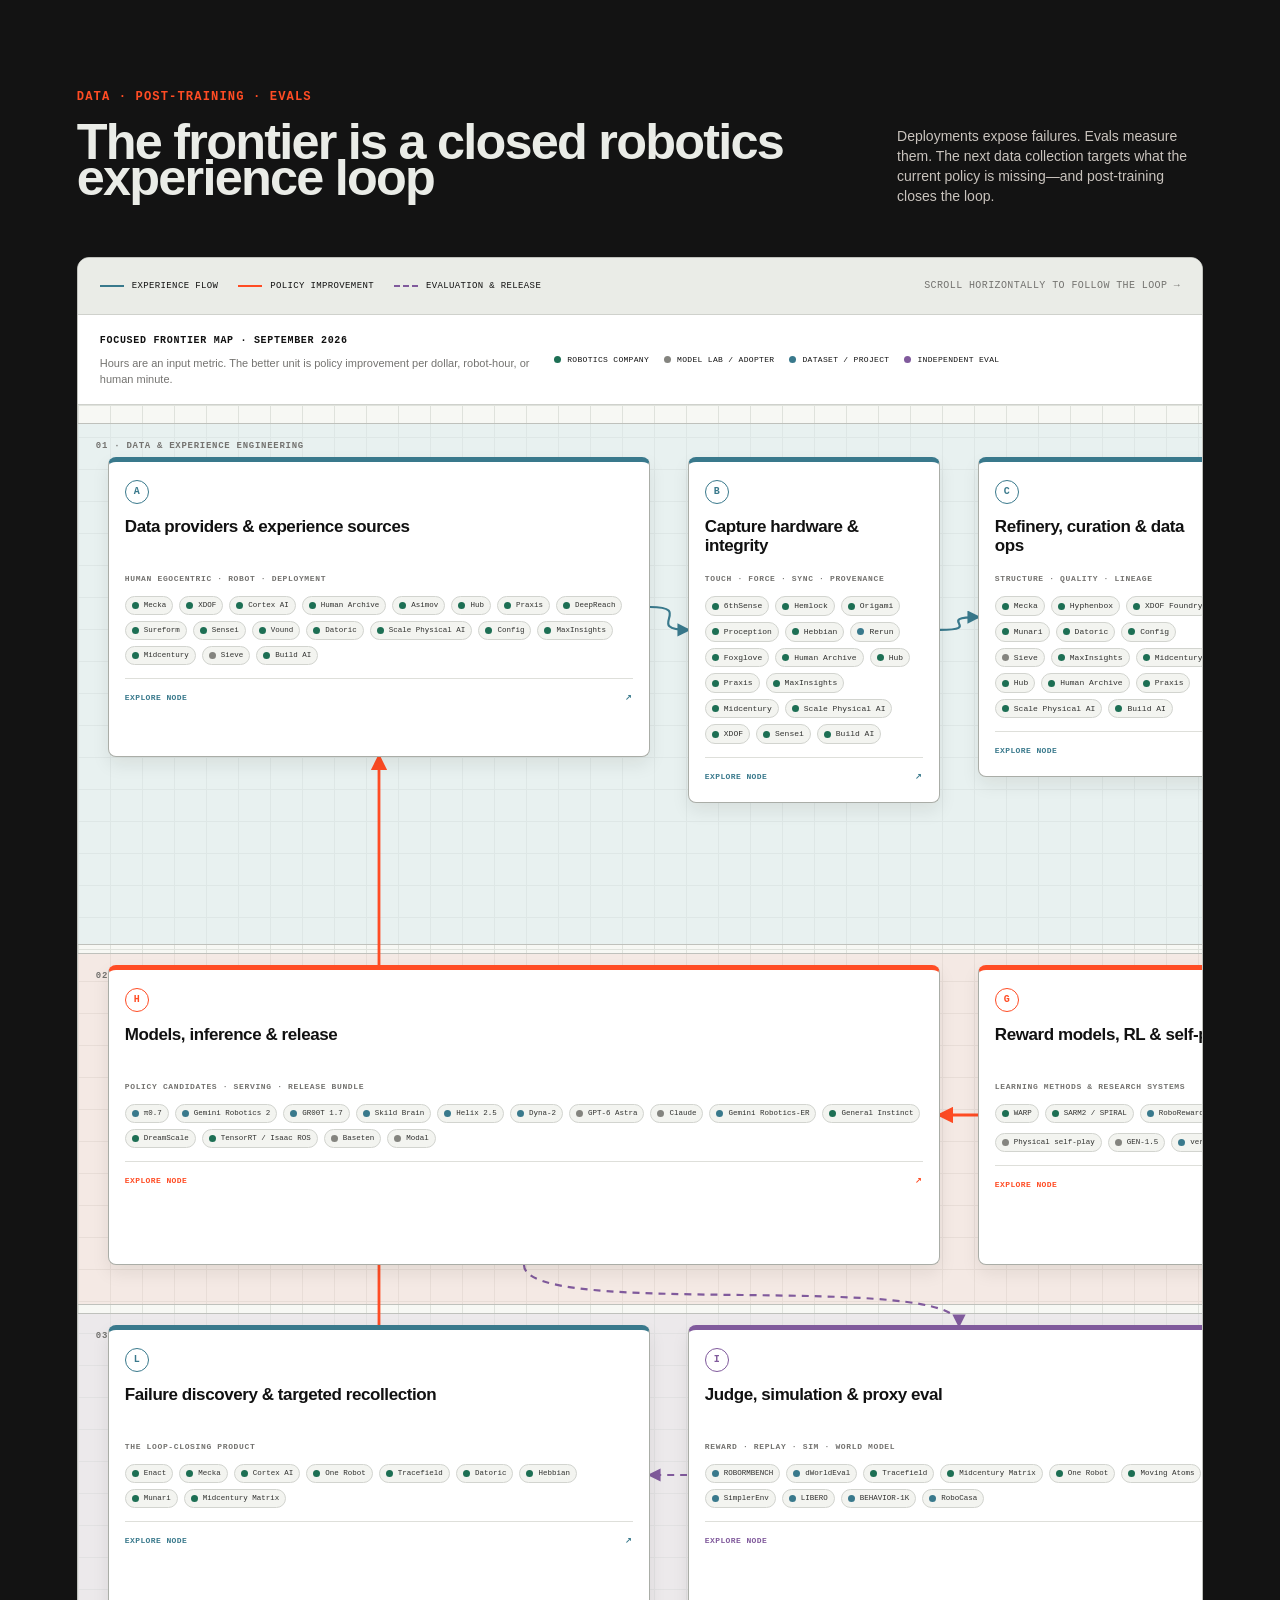
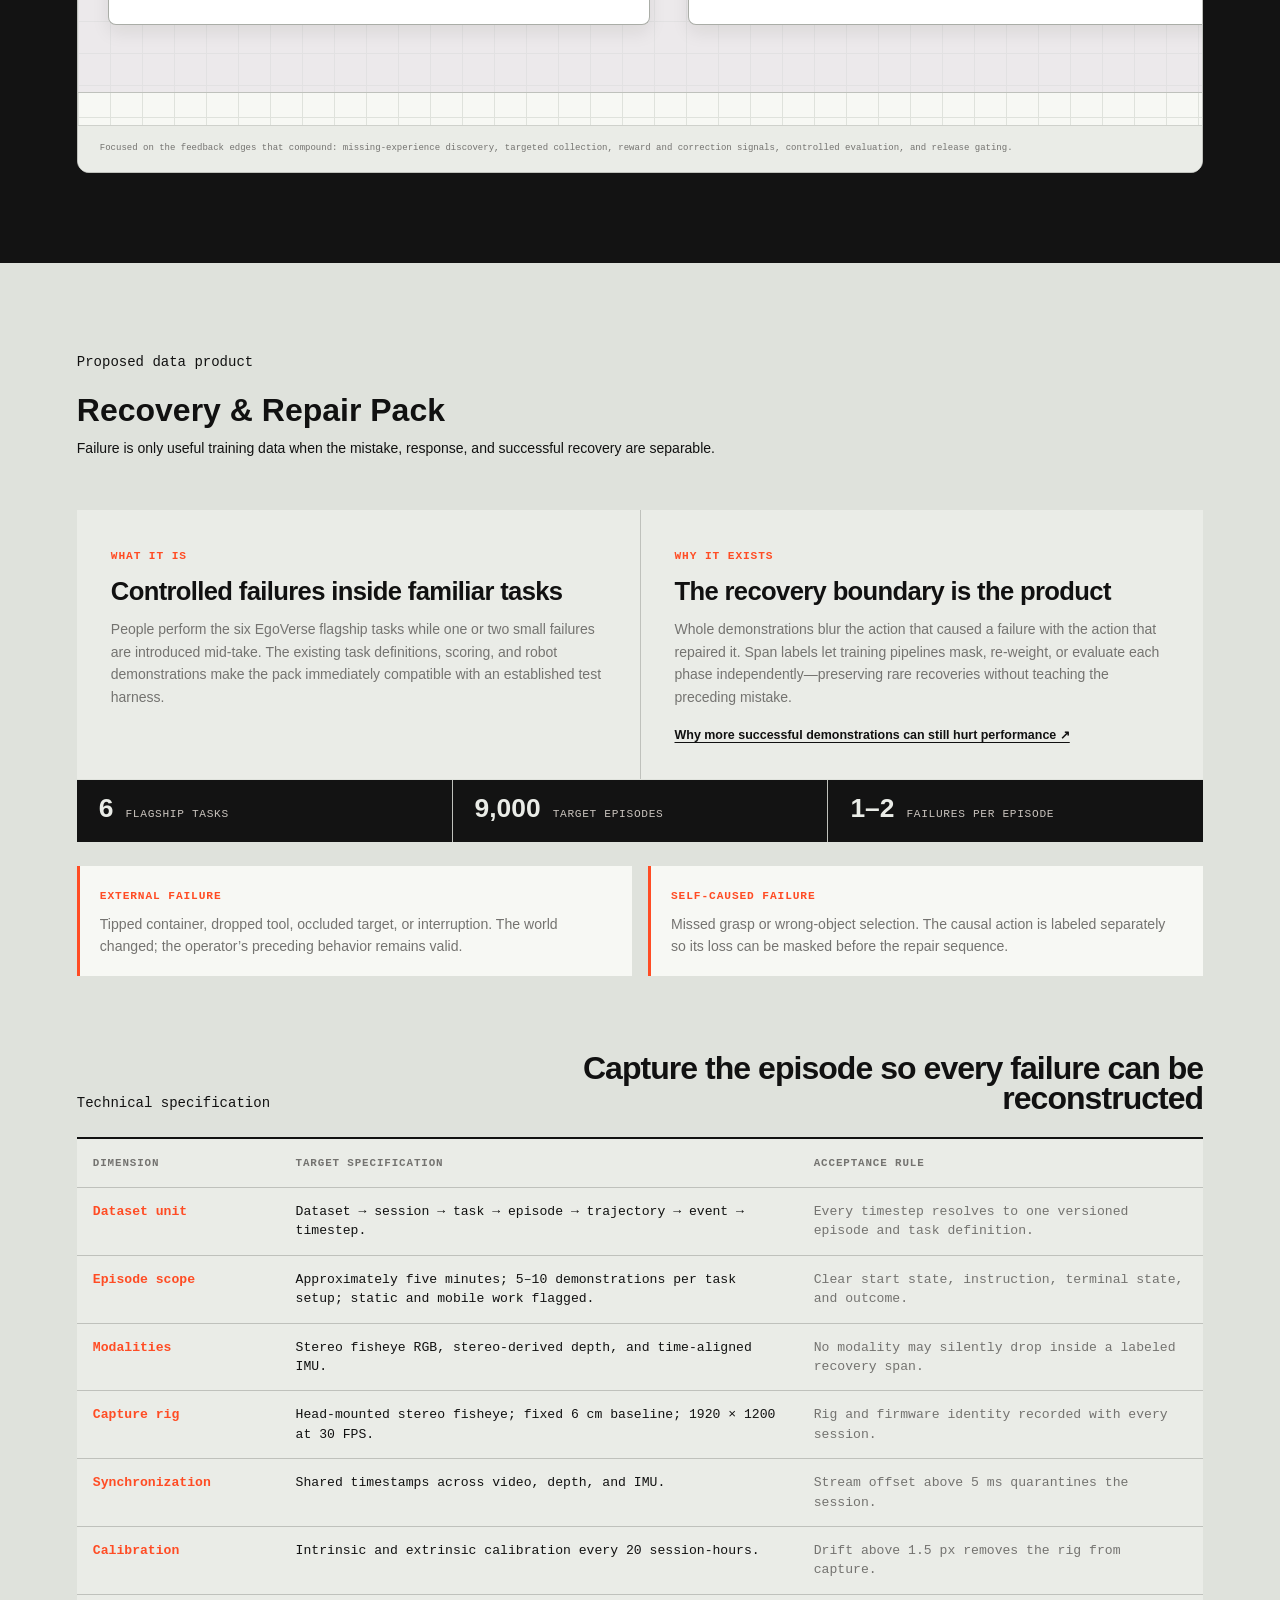
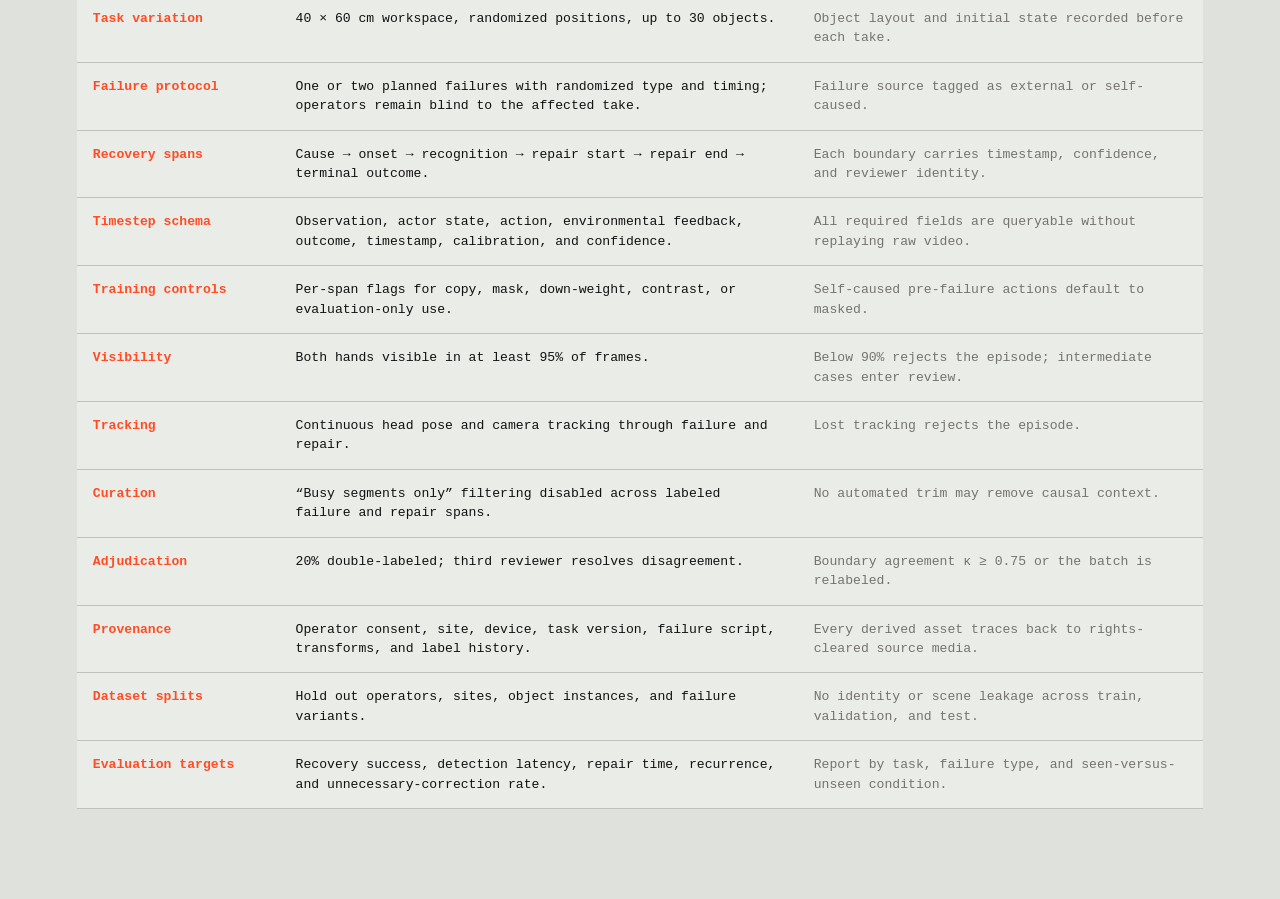
==== commit 505822ba: "Spread multi-product data companies across the experience loop. Remove the Mecka trace highlight and" ====
--- a/index.html
+++ b/index.html
@@ -23,7 +23,6 @@
       <span><i class="kind-dot kind-dot--asset"></i>Dataset / project</span>
       <span><i class="kind-dot kind-dot--assurance"></i>Independent eval</span>
     </div>
-    <button type="button" class="stack-trace" data-trace-mecka="" aria-pressed="false">Trace Mecka across the loop <span aria-hidden="true">→</span></button>
   </aside>
   <div class="stack-viewport" data-stack-viewport="" tabindex="0" aria-label="Interactive robotics data, post-training and evals market map">
     <div class="stack-canvas stack-canvas--focused stack-canvas--expanded" data-stack-canvas="">
@@ -32,21 +31,21 @@
       <div class="stack-lane stack-lane--refinery"><span>03 · Evals, safety &amp; next collection</span></div>
       <svg class="stack-edges" data-stack-edges="" aria-hidden="true"></svg>
 
-      <article class="stack-node stack-node--data stack-node--has-mecka stack-node--broad stack-node--human-market" style="--x:30px;--y:52px" data-node="A" data-detail="focus-sources" tabindex="0" role="button" aria-label="Open details for Data providers and experience sources">
+      <article class="stack-node stack-node--data stack-node--broad stack-node--human-market" style="--x:30px;--y:52px" data-node="A" data-detail="focus-sources" tabindex="0" role="button" aria-label="Open details for Data providers and experience sources">
         <span class="stack-node__id">A</span><h3>Data providers &amp; experience sources</h3><span class="stack-node__label">Human egocentric · robot · deployment</span>
-        <div class="stack-node__players"><a class="stack-player stack-player--robotics stack-player--mecka" href="https://www.mecka.ai/" target="_blank" rel="noreferrer">Mecka</a><a class="stack-player stack-player--robotics" href="https://www.xdof.ai/" target="_blank" rel="noreferrer">XDOF</a><a class="stack-player stack-player--robotics" href="https://www.ycombinator.com/companies/cortex-ai" target="_blank" rel="noreferrer">Cortex AI</a><a class="stack-player stack-player--robotics" href="https://www.ycombinator.com/companies/human-archive" target="_blank" rel="noreferrer">Human Archive</a><a class="stack-player stack-player--robotics" href="https://www.ycombinator.com/companies/asimov" target="_blank" rel="noreferrer">Asimov</a><a class="stack-player stack-player--robotics" href="https://www.ycombinator.com/companies/hub" target="_blank" rel="noreferrer">Hub</a><a class="stack-player stack-player--robotics" href="https://www.ycombinator.com/companies/praxis-robotics" target="_blank" rel="noreferrer">Praxis</a><a class="stack-player stack-player--robotics" href="https://www.ycombinator.com/companies/deepreach-inc" target="_blank" rel="noreferrer">DeepReach</a><a class="stack-player stack-player--robotics" href="https://www.ycombinator.com/companies/sureform" target="_blank" rel="noreferrer">Sureform</a><a class="stack-player stack-player--robotics" href="https://www.ycombinator.com/companies/sensei" target="_blank" rel="noreferrer">Sensei</a><a class="stack-player stack-player--robotics" href="https://speedrun.a16z.com/companies/vound" target="_blank" rel="noreferrer">Vound</a><a class="stack-player stack-player--robotics" href="https://www.ycombinator.com/companies/datoric" target="_blank" rel="noreferrer">Datoric</a><a class="stack-player stack-player--robotics" href="https://scale.com/physical-ai" target="_blank" rel="noreferrer">Scale Physical AI</a><a class="stack-player stack-player--robotics" href="https://config.inc/" target="_blank" rel="noreferrer">Config</a><a class="stack-player stack-player--robotics" href="https://www.maxinsights.ai/" target="_blank" rel="noreferrer">MaxInsights</a><a class="stack-player stack-player--robotics" href="https://www.midcentury.xyz/" target="_blank" rel="noreferrer">Midcentury</a></div>
-        <span class="stack-node__open">Explore node <span aria-hidden="true">↗</span></span>
-      </article>
-
-      <article class="stack-node stack-node--data stack-node--has-mecka" style="--x:610px;--y:52px" data-node="B" data-detail="focus-capture" tabindex="0" role="button" aria-label="Open details for Capture hardware and integrity">
+        <div class="stack-node__players"><a class="stack-player stack-player--robotics" href="https://www.mecka.ai/" target="_blank" rel="noreferrer">Mecka</a><a class="stack-player stack-player--robotics" href="https://www.xdof.ai/" target="_blank" rel="noreferrer">XDOF</a><a class="stack-player stack-player--robotics" href="https://www.ycombinator.com/companies/cortex-ai" target="_blank" rel="noreferrer">Cortex AI</a><a class="stack-player stack-player--robotics" href="https://www.ycombinator.com/companies/human-archive" target="_blank" rel="noreferrer">Human Archive</a><a class="stack-player stack-player--robotics" href="https://www.ycombinator.com/companies/asimov" target="_blank" rel="noreferrer">Asimov</a><a class="stack-player stack-player--robotics" href="https://www.ycombinator.com/companies/hub" target="_blank" rel="noreferrer">Hub</a><a class="stack-player stack-player--robotics" href="https://www.ycombinator.com/companies/praxis-robotics" target="_blank" rel="noreferrer">Praxis</a><a class="stack-player stack-player--robotics" href="https://www.ycombinator.com/companies/deepreach-inc" target="_blank" rel="noreferrer">DeepReach</a><a class="stack-player stack-player--robotics" href="https://www.ycombinator.com/companies/sureform" target="_blank" rel="noreferrer">Sureform</a><a class="stack-player stack-player--robotics" href="https://www.ycombinator.com/companies/sensei" target="_blank" rel="noreferrer">Sensei</a><a class="stack-player stack-player--robotics" href="https://speedrun.a16z.com/companies/vound" target="_blank" rel="noreferrer">Vound</a><a class="stack-player stack-player--robotics" href="https://www.ycombinator.com/companies/datoric" target="_blank" rel="noreferrer">Datoric</a><a class="stack-player stack-player--robotics" href="https://scale.com/physical-ai" target="_blank" rel="noreferrer">Scale Physical AI</a><a class="stack-player stack-player--robotics" href="https://config.inc/" target="_blank" rel="noreferrer">Config</a><a class="stack-player stack-player--robotics" href="https://www.maxinsights.ai/" target="_blank" rel="noreferrer">MaxInsights</a><a class="stack-player stack-player--robotics" href="https://www.midcentury.xyz/" target="_blank" rel="noreferrer">Midcentury</a><a class="stack-player stack-player--general" href="https://www.sieve.ai/" target="_blank" rel="noreferrer">Sieve</a><a class="stack-player stack-player--robotics" href="https://www.build.ai/" target="_blank" rel="noreferrer">Build AI</a></div>
+        <span class="stack-node__open">Explore node <span aria-hidden="true">↗</span></span>
+      </article>
+
+      <article class="stack-node stack-node--data" style="--x:610px;--y:52px" data-node="B" data-detail="focus-capture" tabindex="0" role="button" aria-label="Open details for Capture hardware and integrity">
         <span class="stack-node__id">B</span><h3>Capture hardware &amp; integrity</h3><span class="stack-node__label">Touch · force · sync · provenance</span>
-        <div class="stack-node__players"><a class="stack-player stack-player--robotics" href="https://www.ycombinator.com/companies/6thsense" target="_blank" rel="noreferrer">6thSense</a><a class="stack-player stack-player--robotics" href="https://www.ycombinator.com/companies/hemlock" target="_blank" rel="noreferrer">Hemlock</a><a class="stack-player stack-player--robotics" href="https://www.ycombinator.com/companies/origami-robotics" target="_blank" rel="noreferrer">Origami</a><a class="stack-player stack-player--robotics" href="https://www.ycombinator.com/companies/proception-inc" target="_blank" rel="noreferrer">Proception</a><a class="stack-player stack-player--robotics" href="https://www.ycombinator.com/companies/hebbian-robotics" target="_blank" rel="noreferrer">Hebbian</a><a class="stack-player stack-player--asset" href="https://rerun.io/" target="_blank" rel="noreferrer">Rerun</a><a class="stack-player stack-player--robotics" href="https://foxglove.dev/" target="_blank" rel="noreferrer">Foxglove</a></div>
-        <span class="stack-node__open">Explore node <span aria-hidden="true">↗</span></span>
-      </article>
-
-      <article class="stack-node stack-node--data stack-node--has-mecka" style="--x:900px;--y:52px" data-node="C" data-detail="focus-refinery" tabindex="0" role="button" aria-label="Open details for Refinery, curation and data operations">
+        <div class="stack-node__players"><a class="stack-player stack-player--robotics" href="https://www.ycombinator.com/companies/6thsense" target="_blank" rel="noreferrer">6thSense</a><a class="stack-player stack-player--robotics" href="https://www.ycombinator.com/companies/hemlock" target="_blank" rel="noreferrer">Hemlock</a><a class="stack-player stack-player--robotics" href="https://www.ycombinator.com/companies/origami-robotics" target="_blank" rel="noreferrer">Origami</a><a class="stack-player stack-player--robotics" href="https://www.ycombinator.com/companies/proception-inc" target="_blank" rel="noreferrer">Proception</a><a class="stack-player stack-player--robotics" href="https://www.ycombinator.com/companies/hebbian-robotics" target="_blank" rel="noreferrer">Hebbian</a><a class="stack-player stack-player--asset" href="https://rerun.io/" target="_blank" rel="noreferrer">Rerun</a><a class="stack-player stack-player--robotics" href="https://foxglove.dev/" target="_blank" rel="noreferrer">Foxglove</a><a class="stack-player stack-player--robotics" href="https://www.ycombinator.com/companies/human-archive" target="_blank" rel="noreferrer">Human Archive</a><a class="stack-player stack-player--robotics" href="https://hub.xyz/" target="_blank" rel="noreferrer">Hub</a><a class="stack-player stack-player--robotics" href="https://www.ycombinator.com/companies/praxis-robotics" target="_blank" rel="noreferrer">Praxis</a><a class="stack-player stack-player--robotics" href="https://www.maxinsights.ai/" target="_blank" rel="noreferrer">MaxInsights</a><a class="stack-player stack-player--robotics" href="https://www.midcentury.xyz/" target="_blank" rel="noreferrer">Midcentury</a><a class="stack-player stack-player--robotics" href="https://scale.com/physical-ai" target="_blank" rel="noreferrer">Scale Physical AI</a><a class="stack-player stack-player--robotics" href="https://www.xdof.ai/" target="_blank" rel="noreferrer">XDOF</a><a class="stack-player stack-player--robotics" href="https://www.ycombinator.com/companies/sensei" target="_blank" rel="noreferrer">Sensei</a><a class="stack-player stack-player--robotics" href="https://www.build.ai/" target="_blank" rel="noreferrer">Build AI</a></div>
+        <span class="stack-node__open">Explore node <span aria-hidden="true">↗</span></span>
+      </article>
+
+      <article class="stack-node stack-node--data" style="--x:900px;--y:52px" data-node="C" data-detail="focus-refinery" tabindex="0" role="button" aria-label="Open details for Refinery, curation and data operations">
         <span class="stack-node__id">C</span><h3>Refinery, curation &amp; data ops</h3><span class="stack-node__label">Structure · quality · lineage</span>
-        <div class="stack-node__players"><a class="stack-player stack-player--robotics stack-player--mecka" href="https://www.mecka.ai/" target="_blank" rel="noreferrer">Mecka</a><a class="stack-player stack-player--robotics" href="https://hyphenbox.com/" target="_blank" rel="noreferrer">Hyphenbox</a><a class="stack-player stack-player--robotics" href="https://datasets.xdof.ai/" target="_blank" rel="noreferrer">XDOF Foundry</a><a class="stack-player stack-player--robotics" href="https://speedrun.a16z.com/companies/munari" target="_blank" rel="noreferrer">Munari</a><a class="stack-player stack-player--robotics" href="https://www.ycombinator.com/companies/datoric" target="_blank" rel="noreferrer">Datoric</a><a class="stack-player stack-player--robotics" href="https://config.inc/" target="_blank" rel="noreferrer">Config</a><a class="stack-player stack-player--general" href="https://www.sieve.ai/" target="_blank" rel="noreferrer">Sieve</a></div>
+        <div class="stack-node__players"><a class="stack-player stack-player--robotics" href="https://www.mecka.ai/" target="_blank" rel="noreferrer">Mecka</a><a class="stack-player stack-player--robotics" href="https://hyphenbox.com/" target="_blank" rel="noreferrer">Hyphenbox</a><a class="stack-player stack-player--robotics" href="https://datasets.xdof.ai/" target="_blank" rel="noreferrer">XDOF Foundry</a><a class="stack-player stack-player--robotics" href="https://speedrun.a16z.com/companies/munari" target="_blank" rel="noreferrer">Munari</a><a class="stack-player stack-player--robotics" href="https://www.ycombinator.com/companies/datoric" target="_blank" rel="noreferrer">Datoric</a><a class="stack-player stack-player--robotics" href="https://config.inc/" target="_blank" rel="noreferrer">Config</a><a class="stack-player stack-player--general" href="https://www.sieve.ai/" target="_blank" rel="noreferrer">Sieve</a><a class="stack-player stack-player--robotics" href="https://www.maxinsights.ai/" target="_blank" rel="noreferrer">MaxInsights</a><a class="stack-player stack-player--robotics" href="https://www.midcentury.xyz/" target="_blank" rel="noreferrer">Midcentury</a><a class="stack-player stack-player--robotics" href="https://hub.xyz/" target="_blank" rel="noreferrer">Hub</a><a class="stack-player stack-player--robotics" href="https://www.ycombinator.com/companies/human-archive" target="_blank" rel="noreferrer">Human Archive</a><a class="stack-player stack-player--robotics" href="https://www.ycombinator.com/companies/praxis-robotics" target="_blank" rel="noreferrer">Praxis</a><a class="stack-player stack-player--robotics" href="https://scale.com/physical-ai" target="_blank" rel="noreferrer">Scale Physical AI</a><a class="stack-player stack-player--robotics" href="https://www.build.ai/" target="_blank" rel="noreferrer">Build AI</a></div>
         <span class="stack-node__open">Explore node <span aria-hidden="true">↗</span></span>
       </article>
 
@@ -56,51 +55,51 @@
         <span class="stack-node__open">Explore node <span aria-hidden="true">↗</span></span>
       </article>
 
-      <article class="stack-node stack-node--data stack-node--has-mecka" style="--x:1480px;--y:52px" data-node="E" data-detail="focus-experience" tabindex="0" role="button" aria-label="Open details for Datasets and synthetic experience">
+      <article class="stack-node stack-node--data" style="--x:1480px;--y:52px" data-node="E" data-detail="focus-experience" tabindex="0" role="button" aria-label="Open details for Datasets and synthetic experience">
         <span class="stack-node__id">E</span><h3>Datasets &amp; synthetic experience</h3><span class="stack-node__label">Training-ready learning units</span>
-        <div class="stack-node__players"><a class="stack-player stack-player--robotics stack-player--mecka" href="#recovery-heading">EgoVerse / Recovery Pack</a><a class="stack-player stack-player--asset" href="https://www.xdof.ai/blog/abc-130k" target="_blank" rel="noreferrer">ABC-130K</a><a class="stack-player stack-player--asset" href="https://config.inc/" target="_blank" rel="noreferrer">HABIT</a><a class="stack-player stack-player--asset" href="https://droid-dataset.github.io/" target="_blank" rel="noreferrer">DROID</a><a class="stack-player stack-player--asset" href="https://robotics-transformer-x.github.io/" target="_blank" rel="noreferrer">Open X-Embodiment</a><a class="stack-player stack-player--asset" href="https://rail-berkeley.github.io/bridgedata/" target="_blank" rel="noreferrer">BridgeData V2</a><a class="stack-player stack-player--asset" href="https://rh20t.github.io/" target="_blank" rel="noreferrer">RH20T</a><a class="stack-player stack-player--asset" href="https://huggingface.co/datasets/spatial-ai/sea-small" target="_blank" rel="noreferrer">Philon SEA</a><a class="stack-player stack-player--robotics" href="https://www.ycombinator.com/companies/moving-atoms" target="_blank" rel="noreferrer">Moving Atoms</a></div>
-        <span class="stack-node__open">Explore node <span aria-hidden="true">↗</span></span>
-      </article>
-
-      <article class="stack-node stack-node--intelligence stack-node--has-mecka stack-node--broad stack-node--post-market" style="--x:1480px;--y:454px" data-node="F" data-detail="focus-post" tabindex="0" role="button" aria-label="Open details for Post-training providers and operators">
+        <div class="stack-node__players"><a class="stack-player stack-player--robotics" href="#recovery-heading">EgoVerse / Recovery Pack</a><a class="stack-player stack-player--asset" href="https://www.xdof.ai/blog/abc-130k" target="_blank" rel="noreferrer">ABC-130K</a><a class="stack-player stack-player--asset" href="https://config.inc/" target="_blank" rel="noreferrer">HABIT</a><a class="stack-player stack-player--asset" href="https://droid-dataset.github.io/" target="_blank" rel="noreferrer">DROID</a><a class="stack-player stack-player--asset" href="https://robotics-transformer-x.github.io/" target="_blank" rel="noreferrer">Open X-Embodiment</a><a class="stack-player stack-player--asset" href="https://rail-berkeley.github.io/bridgedata/" target="_blank" rel="noreferrer">BridgeData V2</a><a class="stack-player stack-player--asset" href="https://rh20t.github.io/" target="_blank" rel="noreferrer">RH20T</a><a class="stack-player stack-player--asset" href="https://huggingface.co/datasets/spatial-ai/sea-small" target="_blank" rel="noreferrer">Philon SEA</a><a class="stack-player stack-player--robotics" href="https://www.ycombinator.com/companies/moving-atoms" target="_blank" rel="noreferrer">Moving Atoms</a><a class="stack-player stack-player--general" href="https://www.sieve.ai/" target="_blank" rel="noreferrer">Sieve</a><a class="stack-player stack-player--asset" href="https://www.midcentury.xyz/datasets/" target="_blank" rel="noreferrer">Midcentury</a><a class="stack-player stack-player--robotics" href="https://www.maxinsights.ai/" target="_blank" rel="noreferrer">MaxInsights</a><a class="stack-player stack-player--asset" href="https://huggingface.co/datasets/humanarchive/HA-Ego-1K" target="_blank" rel="noreferrer">HA-Ego-1K</a><a class="stack-player stack-player--robotics" href="https://hub.xyz/" target="_blank" rel="noreferrer">Hub</a><a class="stack-player stack-player--robotics" href="https://scale.com/physical-ai" target="_blank" rel="noreferrer">Scale Physical AI</a><a class="stack-player stack-player--asset" href="https://huggingface.co/datasets/builddotai/Egocentric-100K" target="_blank" rel="noreferrer">Egocentric-100K</a></div>
+        <span class="stack-node__open">Explore node <span aria-hidden="true">↗</span></span>
+      </article>
+
+      <article class="stack-node stack-node--intelligence stack-node--broad stack-node--post-market" style="--x:1480px;--y:560px" data-node="F" data-detail="focus-post" tabindex="0" role="button" aria-label="Open details for Post-training providers and operators">
         <span class="stack-node__id">F</span><h3>Post-training providers &amp; operators</h3><span class="stack-node__label">Corrections · real-world RL · fleet learning</span>
-        <div class="stack-node__players"><a class="stack-player stack-player--robotics" href="https://www.ycombinator.com/companies/enact" target="_blank" rel="noreferrer">Enact</a><a class="stack-player stack-player--robotics" href="https://www.xdof.ai/blog/sarm2" target="_blank" rel="noreferrer">XDOF</a><a class="stack-player stack-player--general" href="https://arxiv.org/abs/2511.14759" target="_blank" rel="noreferrer">Physical Intelligence</a><a class="stack-player stack-player--general" href="https://arxiv.org/abs/2601.03044" target="_blank" rel="noreferrer">AgiBot</a><a class="stack-player stack-player--robotics" href="https://www.ycombinator.com/companies/axis-robotics" target="_blank" rel="noreferrer">Axis V2</a><a class="stack-player stack-player--general" href="https://skild.ai/blogs/physical-self-play" target="_blank" rel="noreferrer">Skild</a><a class="stack-player stack-player--general" href="https://generalistai.com/blog/gen-1.5" target="_blank" rel="noreferrer">Generalist</a><a class="stack-player stack-player--robotics" href="https://www.ycombinator.com/companies/cortex-ai" target="_blank" rel="noreferrer">Cortex AI</a><a class="stack-player stack-player--robotics stack-player--mecka" href="https://www.mecka.ai/" target="_blank" rel="noreferrer">Mecka</a><a class="stack-player stack-player--general" href="https://developer.nvidia.com/isaac/lab" target="_blank" rel="noreferrer">Isaac Lab</a><a class="stack-player stack-player--asset" href="https://huggingface.co/docs/lerobot/" target="_blank" rel="noreferrer">LeRobot</a><a class="stack-player stack-player--asset" href="https://github.com/verl-project/verl-vla" target="_blank" rel="noreferrer">verl-vla</a><a class="stack-player stack-player--robotics" href="https://scale.com/physical-ai" target="_blank" rel="noreferrer">Scale Physical AI</a></div>
-        <span class="stack-node__open">Explore node <span aria-hidden="true">↗</span></span>
-      </article>
-
-      <article class="stack-node stack-node--intelligence stack-node--broad stack-node--reward-market" style="--x:900px;--y:454px" data-node="G" data-detail="focus-practice" tabindex="0" role="button" aria-label="Open details for Reward models, RL and self-practice">
+        <div class="stack-node__players"><a class="stack-player stack-player--robotics" href="https://www.ycombinator.com/companies/enact" target="_blank" rel="noreferrer">Enact</a><a class="stack-player stack-player--robotics" href="https://www.xdof.ai/blog/sarm2" target="_blank" rel="noreferrer">XDOF</a><a class="stack-player stack-player--general" href="https://arxiv.org/abs/2511.14759" target="_blank" rel="noreferrer">Physical Intelligence</a><a class="stack-player stack-player--general" href="https://arxiv.org/abs/2601.03044" target="_blank" rel="noreferrer">AgiBot</a><a class="stack-player stack-player--robotics" href="https://www.ycombinator.com/companies/axis-robotics" target="_blank" rel="noreferrer">Axis V2</a><a class="stack-player stack-player--general" href="https://skild.ai/blogs/physical-self-play" target="_blank" rel="noreferrer">Skild</a><a class="stack-player stack-player--general" href="https://generalistai.com/blog/gen-1.5" target="_blank" rel="noreferrer">Generalist</a><a class="stack-player stack-player--robotics" href="https://www.ycombinator.com/companies/cortex-ai" target="_blank" rel="noreferrer">Cortex AI</a><a class="stack-player stack-player--robotics" href="https://www.mecka.ai/" target="_blank" rel="noreferrer">Mecka</a><a class="stack-player stack-player--general" href="https://developer.nvidia.com/isaac/lab" target="_blank" rel="noreferrer">Isaac Lab</a><a class="stack-player stack-player--asset" href="https://huggingface.co/docs/lerobot/" target="_blank" rel="noreferrer">LeRobot</a><a class="stack-player stack-player--asset" href="https://github.com/verl-project/verl-vla" target="_blank" rel="noreferrer">verl-vla</a><a class="stack-player stack-player--robotics" href="https://scale.com/physical-ai" target="_blank" rel="noreferrer">Scale Physical AI</a><a class="stack-player stack-player--robotics" href="https://www.midcentury.xyz/" target="_blank" rel="noreferrer">Midcentury Matrix</a><a class="stack-player stack-player--robotics" href="https://www.build.ai/" target="_blank" rel="noreferrer">Build AI</a></div>
+        <span class="stack-node__open">Explore node <span aria-hidden="true">↗</span></span>
+      </article>
+
+      <article class="stack-node stack-node--intelligence stack-node--broad stack-node--reward-market" style="--x:900px;--y:560px" data-node="G" data-detail="focus-practice" tabindex="0" role="button" aria-label="Open details for Reward models, RL and self-practice">
         <span class="stack-node__id">G</span><h3>Reward models, RL &amp; self-practice</h3><span class="stack-node__label">Learning methods &amp; research systems</span>
         <div class="stack-node__players"><a class="stack-player stack-player--robotics" href="https://www.xdof.ai/blog/warp-rm" target="_blank" rel="noreferrer">WARP</a><a class="stack-player stack-player--robotics" href="https://www.xdof.ai/blog/sarm2" target="_blank" rel="noreferrer">SARM2 / SPIRAL</a><a class="stack-player stack-player--asset" href="https://arxiv.org/abs/2601.00675" target="_blank" rel="noreferrer">RoboReward</a><a class="stack-player stack-player--asset" href="https://arxiv.org/abs/2511.14759" target="_blank" rel="noreferrer">RECAP</a><a class="stack-player stack-player--asset" href="https://arxiv.org/abs/2601.03044" target="_blank" rel="noreferrer">SOP</a><a class="stack-player stack-player--asset" href="https://arxiv.org/abs/2605.00416" target="_blank" rel="noreferrer">LWD</a><a class="stack-player stack-player--asset" href="https://arxiv.org/abs/2604.21741" target="_blank" rel="noreferrer">Hi-WM</a><a class="stack-player stack-player--general" href="https://skild.ai/blogs/physical-self-play" target="_blank" rel="noreferrer">Physical self-play</a><a class="stack-player stack-player--general" href="https://generalistai.com/blog/gen-1.5" target="_blank" rel="noreferrer">GEN-1.5</a><a class="stack-player stack-player--asset" href="https://github.com/verl-project/verl-vla" target="_blank" rel="noreferrer">verl-vla</a></div>
         <span class="stack-node__open">Explore node <span aria-hidden="true">↗</span></span>
       </article>
 
-      <article class="stack-node stack-node--intelligence stack-node--broad stack-node--models-market" style="--x:30px;--y:454px" data-node="H" data-detail="focus-candidate" tabindex="0" role="button" aria-label="Open details for Models, inference and release">
+      <article class="stack-node stack-node--intelligence stack-node--broad stack-node--models-market" style="--x:30px;--y:560px" data-node="H" data-detail="focus-candidate" tabindex="0" role="button" aria-label="Open details for Models, inference and release">
         <span class="stack-node__id">H</span><h3>Models, inference &amp; release</h3><span class="stack-node__label">Policy candidates · serving · release bundle</span>
         <div class="stack-node__players"><a class="stack-player stack-player--asset" href="https://www.pi.website/download/pi07.pdf" target="_blank" rel="noreferrer">π0.7</a><a class="stack-player stack-player--asset" href="https://deepmind.google/blog/gemini-robotics-2-brings-whole-body-intelligence-to-robots/" target="_blank" rel="noreferrer">Gemini Robotics 2</a><a class="stack-player stack-player--asset" href="https://developer.nvidia.com/isaac/gr00t" target="_blank" rel="noreferrer">GR00T 1.7</a><a class="stack-player stack-player--asset" href="https://www.skild.ai/" target="_blank" rel="noreferrer">Skild Brain</a><a class="stack-player stack-player--asset" href="https://www.figure.ai/" target="_blank" rel="noreferrer">Helix 2.5</a><a class="stack-player stack-player--asset" href="https://www.dyna.co/dyna-2" target="_blank" rel="noreferrer">Dyna-2</a><a class="stack-player stack-player--general" href="https://developers.openai.com/api/docs/models/gpt-6-astra" target="_blank" rel="noreferrer">GPT-6 Astra</a><a class="stack-player stack-player--general" href="https://www.anthropic.com/research/claude-plays-robotics" target="_blank" rel="noreferrer">Claude</a><a class="stack-player stack-player--asset" href="https://deepmind.google/blog/gemini-robotics-2-brings-whole-body-intelligence-to-robots/" target="_blank" rel="noreferrer">Gemini Robotics-ER</a><a class="stack-player stack-player--robotics" href="https://general-instinct.com/#technology" target="_blank" rel="noreferrer">General Instinct</a><a class="stack-player stack-player--robotics" href="https://www.dreamscalelabs.com/" target="_blank" rel="noreferrer">DreamScale</a><a class="stack-player stack-player--robotics" href="https://developer.nvidia.com/isaac/ros" target="_blank" rel="noreferrer">TensorRT / Isaac ROS</a><a class="stack-player stack-player--general" href="https://www.baseten.co/" target="_blank" rel="noreferrer">Baseten</a><a class="stack-player stack-player--general" href="https://modal.com/products/inference" target="_blank" rel="noreferrer">Modal</a></div>
         <span class="stack-node__open">Explore node <span aria-hidden="true">↗</span></span>
       </article>
 
-      <article class="stack-node stack-node--assurance stack-node--broad stack-node--proxy-market" style="--x:610px;--y:856px" data-node="I" data-detail="focus-judge" tabindex="0" role="button" aria-label="Open details for Judge, simulation and proxy evaluation">
+      <article class="stack-node stack-node--assurance stack-node--broad stack-node--proxy-market" style="--x:610px;--y:920px" data-node="I" data-detail="focus-judge" tabindex="0" role="button" aria-label="Open details for Judge, simulation and proxy evaluation">
         <span class="stack-node__id">I</span><h3>Judge, simulation &amp; proxy eval</h3><span class="stack-node__label">Reward · replay · sim · world model</span>
         <div class="stack-node__players"><a class="stack-player stack-player--asset" href="https://arxiv.org/abs/2609.05401" target="_blank" rel="noreferrer">ROBORMBENCH</a><a class="stack-player stack-player--asset" href="https://dworldeval.github.io/" target="_blank" rel="noreferrer">dWorldEval</a><a class="stack-player stack-player--robotics" href="https://www.tracefields.com/" target="_blank" rel="noreferrer">Tracefield</a><a class="stack-player stack-player--robotics" href="https://www.midcentury.xyz/" target="_blank" rel="noreferrer">Midcentury Matrix</a><a class="stack-player stack-player--robotics" href="https://www.ycombinator.com/companies/one-robot/jobs/LDM2P6d-founding-machine-learning-eval-layer" target="_blank" rel="noreferrer">One Robot</a><a class="stack-player stack-player--robotics" href="https://www.ycombinator.com/companies/moving-atoms" target="_blank" rel="noreferrer">Moving Atoms</a><a class="stack-player stack-player--asset" href="https://simpler-env.github.io/" target="_blank" rel="noreferrer">SimplerEnv</a><a class="stack-player stack-player--asset" href="https://libero-project.github.io/" target="_blank" rel="noreferrer">LIBERO</a><a class="stack-player stack-player--asset" href="https://behavior.stanford.edu/" target="_blank" rel="noreferrer">BEHAVIOR-1K</a><a class="stack-player stack-player--asset" href="https://robocasa.ai/" target="_blank" rel="noreferrer">RoboCasa</a></div>
         <span class="stack-node__open">Explore node <span aria-hidden="true">↗</span></span>
       </article>
 
-      <article class="stack-node stack-node--assurance" style="--x:1190px;--y:856px" data-node="J" data-detail="focus-hardware" tabindex="0" role="button" aria-label="Open details for Controlled real-hardware evaluation">
+      <article class="stack-node stack-node--assurance" style="--x:1190px;--y:920px" data-node="J" data-detail="focus-hardware" tabindex="0" role="button" aria-label="Open details for Controlled real-hardware evaluation">
         <span class="stack-node__id">J</span><h3>Controlled real-hardware eval</h3><span class="stack-node__label">Independent capability tests</span>
         <div class="stack-node__players"><a class="stack-player stack-player--assurance" href="https://robocurve.org/" target="_blank" rel="noreferrer">Robocurve</a><a class="stack-player stack-player--assurance" href="https://www.cooplabs.com/" target="_blank" rel="noreferrer">Coop</a><a class="stack-player stack-player--robotics" href="https://lightcompany.ai/robotics" target="_blank" rel="noreferrer">Prism</a><a class="stack-player stack-player--asset" href="https://robo-arena.github.io/" target="_blank" rel="noreferrer">RoboArena</a><a class="stack-player stack-player--asset" href="https://robodojo-benchmark.com/" target="_blank" rel="noreferrer">RoboDojo</a><a class="stack-player stack-player--asset" href="https://xpolicylab.github.io/" target="_blank" rel="noreferrer">XPolicyLab</a></div>
         <span class="stack-node__open">Explore node <span aria-hidden="true">↗</span></span>
       </article>
 
-      <article class="stack-node stack-node--assurance stack-node--has-mecka stack-node--broad stack-node--eval-providers" style="--x:1480px;--y:856px" data-node="K" data-detail="focus-deployment-eval" tabindex="0" role="button" aria-label="Open details for Real-world, safety and economic evaluation">
+      <article class="stack-node stack-node--assurance stack-node--broad stack-node--eval-providers" style="--x:1480px;--y:920px" data-node="K" data-detail="focus-deployment-eval" tabindex="0" role="button" aria-label="Open details for Real-world, safety and economic evaluation">
         <span class="stack-node__id">K</span><h3>Real-world, safety &amp; economic eval</h3><span class="stack-node__label">Readiness, not a leaderboard</span>
-        <div class="stack-node__players"><a class="stack-player stack-player--robotics stack-player--mecka" href="https://www.mecka.ai/blog/wetlab" target="_blank" rel="noreferrer">Mecka WetLabs</a><a class="stack-player stack-player--assurance" href="https://robocurve.org/roboharm/" target="_blank" rel="noreferrer">RoboHarm</a><a class="stack-player stack-player--assurance" href="https://speedrun.a16z.com/companies/safeworld" target="_blank" rel="noreferrer">SafeWorld</a><a class="stack-player stack-player--asset" href="https://worv-ai.github.io/costnav/" target="_blank" rel="noreferrer">CostNav</a><a class="stack-player stack-player--robotics" href="https://www.ycombinator.com/companies/enact" target="_blank" rel="noreferrer">Enact</a><a class="stack-player stack-player--robotics" href="https://www.xdof.ai/" target="_blank" rel="noreferrer">XDOF Evals</a><a class="stack-player stack-player--robotics" href="https://www.ycombinator.com/companies/cortex-ai" target="_blank" rel="noreferrer">Cortex Evals</a><a class="stack-player stack-player--robotics" href="https://www.ycombinator.com/companies/datoric" target="_blank" rel="noreferrer">Datoric Evals</a><a class="stack-player stack-player--assurance" href="https://www.cooplabs.com/" target="_blank" rel="noreferrer">Coop</a></div>
-        <span class="stack-node__open">Explore node <span aria-hidden="true">↗</span></span>
-      </article>
-
-      <article class="stack-node stack-node--data stack-node--has-mecka stack-node--broad stack-node--failure-market" style="--x:30px;--y:856px" data-node="L" data-detail="focus-failures" tabindex="0" role="button" aria-label="Open details for Failure discovery and targeted recollection">
+        <div class="stack-node__players"><a class="stack-player stack-player--robotics" href="https://www.mecka.ai/blog/wetlab" target="_blank" rel="noreferrer">Mecka WetLabs</a><a class="stack-player stack-player--assurance" href="https://robocurve.org/roboharm/" target="_blank" rel="noreferrer">RoboHarm</a><a class="stack-player stack-player--assurance" href="https://speedrun.a16z.com/companies/safeworld" target="_blank" rel="noreferrer">SafeWorld</a><a class="stack-player stack-player--asset" href="https://worv-ai.github.io/costnav/" target="_blank" rel="noreferrer">CostNav</a><a class="stack-player stack-player--robotics" href="https://www.ycombinator.com/companies/enact" target="_blank" rel="noreferrer">Enact</a><a class="stack-player stack-player--robotics" href="https://www.xdof.ai/" target="_blank" rel="noreferrer">XDOF Evals</a><a class="stack-player stack-player--robotics" href="https://www.ycombinator.com/companies/cortex-ai" target="_blank" rel="noreferrer">Cortex Evals</a><a class="stack-player stack-player--robotics" href="https://www.ycombinator.com/companies/datoric" target="_blank" rel="noreferrer">Datoric Evals</a><a class="stack-player stack-player--assurance" href="https://www.cooplabs.com/" target="_blank" rel="noreferrer">Coop</a><a class="stack-player stack-player--robotics" href="https://scale.com/physical-ai" target="_blank" rel="noreferrer">Scale Evals</a></div>
+        <span class="stack-node__open">Explore node <span aria-hidden="true">↗</span></span>
+      </article>
+
+      <article class="stack-node stack-node--data stack-node--broad stack-node--failure-market" style="--x:30px;--y:920px" data-node="L" data-detail="focus-failures" tabindex="0" role="button" aria-label="Open details for Failure discovery and targeted recollection">
         <span class="stack-node__id">L</span><h3>Failure discovery &amp; targeted recollection</h3><span class="stack-node__label">The loop-closing product</span>
-        <div class="stack-node__players"><a class="stack-player stack-player--robotics" href="https://www.ycombinator.com/companies/enact" target="_blank" rel="noreferrer">Enact</a><a class="stack-player stack-player--robotics stack-player--mecka" href="https://www.mecka.ai/" target="_blank" rel="noreferrer">Mecka</a><a class="stack-player stack-player--robotics" href="https://www.ycombinator.com/companies/cortex-ai" target="_blank" rel="noreferrer">Cortex AI</a><a class="stack-player stack-player--robotics" href="https://www.ycombinator.com/companies/one-robot/jobs/LDM2P6d-founding-machine-learning-eval-layer" target="_blank" rel="noreferrer">One Robot</a><a class="stack-player stack-player--robotics" href="https://www.tracefields.com/" target="_blank" rel="noreferrer">Tracefield</a><a class="stack-player stack-player--robotics" href="https://www.ycombinator.com/companies/datoric" target="_blank" rel="noreferrer">Datoric</a><a class="stack-player stack-player--robotics" href="https://www.ycombinator.com/companies/hebbian-robotics" target="_blank" rel="noreferrer">Hebbian</a><a class="stack-player stack-player--robotics" href="https://speedrun.a16z.com/companies/munari" target="_blank" rel="noreferrer">Munari</a></div>
+        <div class="stack-node__players"><a class="stack-player stack-player--robotics" href="https://www.ycombinator.com/companies/enact" target="_blank" rel="noreferrer">Enact</a><a class="stack-player stack-player--robotics" href="https://www.mecka.ai/" target="_blank" rel="noreferrer">Mecka</a><a class="stack-player stack-player--robotics" href="https://www.ycombinator.com/companies/cortex-ai" target="_blank" rel="noreferrer">Cortex AI</a><a class="stack-player stack-player--robotics" href="https://www.ycombinator.com/companies/one-robot/jobs/LDM2P6d-founding-machine-learning-eval-layer" target="_blank" rel="noreferrer">One Robot</a><a class="stack-player stack-player--robotics" href="https://www.tracefields.com/" target="_blank" rel="noreferrer">Tracefield</a><a class="stack-player stack-player--robotics" href="https://www.ycombinator.com/companies/datoric" target="_blank" rel="noreferrer">Datoric</a><a class="stack-player stack-player--robotics" href="https://www.ycombinator.com/companies/hebbian-robotics" target="_blank" rel="noreferrer">Hebbian</a><a class="stack-player stack-player--robotics" href="https://speedrun.a16z.com/companies/munari" target="_blank" rel="noreferrer">Munari</a><a class="stack-player stack-player--robotics" href="https://www.midcentury.xyz/" target="_blank" rel="noreferrer">Midcentury Matrix</a></div>
         <span class="stack-node__open">Explore node <span aria-hidden="true">↗</span></span>
       </article>
     </div>
@@ -178,24 +177,24 @@
   </div></section> </div> <div class="ego-drawer-backdrop" data-drawer-backdrop="" hidden="" data-astro-cid-bveimci4=""></div> <aside class="ego-drawer" data-drawer="" aria-hidden="true" aria-labelledby="drawer-title" data-astro-cid-bveimci4=""> <div class="ego-drawer__header" data-astro-cid-bveimci4=""> <div data-astro-cid-bveimci4=""> <p class="ego-kicker" data-drawer-kicker="" data-astro-cid-bveimci4="">Loop stage</p> <h2 id="drawer-title" data-drawer-title="" data-astro-cid-bveimci4="">Physical task</h2> </div> <button type="button" class="ego-drawer__close" data-drawer-close="" aria-label="Close detail panel" data-astro-cid-bveimci4="">×</button> </div> <div class="ego-drawer__body" data-drawer-body="" data-astro-cid-bveimci4=""></div> </aside>  </main>
 <script>const g={"plane-data":{kicker:"Plane 01",title:"Data production & refinement",summary:"This plane turns physical experience into governed, queryable, training-ready evidence. Its output is not raw footage; it is structured experience with provenance.",question:"Can we reconstruct what happened, why it happened, and whether it worked?",groups:[{label:"Production",items:["Human first-person capture","Robot-native sensing","Teleoperation","Third-person workplace data","Simulation and synthetic trajectories","Enterprise process systems"]},{label:"Refinement",items:["Ingestion","Synchronization","Calibration","Cleaning","Segmentation","Annotation","Quality assurance","Privacy filtering","Ontology management","Versioning and lineage"]},{label:"Outputs",items:["Episodes","Trajectories","Observation-action pairs","Failure and recovery examples","Preference pairs","Reward and outcome signals"]}],metrics:["Usable episode yield","Outcome coverage","Synchronization quality","Label consistency","Rights coverage"],risks:["Missing action context","Weak outcome labels","Privacy leakage","Coverage bias","Untraceable transformations"]},"plane-intelligence":{kicker:"Plane 02",title:"Compute & intelligence",summary:"This plane turns structured experience into representations, world models, policies, and real-time decisions that can act through a robot.",question:"Can the system understand, decide, and act within the latency and safety envelope of the task?",groups:[{label:"Representations",items:["Vision and video encoders","Language models","Spatial and 3D models","Tactile and proprioceptive encoders","Multimodal fusion","World models"]},{label:"Decision systems",items:["Task decomposition","Semantic and motion planning","Policy models","Skill libraries","Long-horizon memory","Uncertainty estimation"]},{label:"Runtime",items:["Compilation","Quantization","Edge acceleration","Caching","Real-time scheduling","Safety filters","Deterministic control fallback"]}],metrics:["Task success","Generalization","Inference latency","Energy per action","Calibration"],risks:["Distribution shift","Hallucinated affordances","Unsafe actions","Latency overruns","Catastrophic forgetting"]},"plane-operations":{kicker:"Plane 03",title:"Deployment, evaluation & operations",summary:"This plane determines whether model capability survives contact with a real workflow and produces a measurable operational outcome.",question:"Does the full system create reliable economic value under real-world conditions?",groups:[{label:"Deployment",items:["Workcell integration","Provisioning","Monitoring","Human escalation","Teleoperation fallback","Maintenance","Updates and rollback"]},{label:"Evaluation",items:["Offline benchmarks","Simulation","Software-in-loop","Hardware-in-loop","Structured field trials","Shadow deployment","Fleet evaluation"]},{label:"Feedback",items:["Failure mining","Novelty detection","Intervention review","Active-learning selection","Curriculum design","Dataset balancing"]}],metrics:["Uptime","Intervention rate","Cost per task","Throughput","Payback period"],risks:["Unowned exceptions","Poor observability","Unsafe update rollout","Maintenance burden","Benchmark-production gap"]},"plane-institutions":{kicker:"Plane 04",title:"Institutions & end markets",summary:"The loop sits inside an ecosystem of research, infrastructure, labor, procurement, standards, insurance, and industry-specific workflows.",question:"Who owns the data, bears the risk, approves deployment, and captures the resulting value?",groups:[{label:"Knowledge producers",items:["Model and AI labs","Robotics labs","Universities","National laboratories","Wet labs","Corporate R&D"]},{label:"Operators and enablers",items:["Data owners","Infrastructure suppliers","Systems integrators","Robot operators","Testing organizations","Insurers"]},{label:"Enterprise roles",items:["Economic buyer","Operational user","Technical integrator","Data owner","Security approver","Safety approver","Procurement","Legal and labor stakeholders"]}]},"physical-task":{kicker:"Loop stage 01",title:"Physical task",summary:"A person or robot acts on objects inside a real environment under a concrete instruction and success criterion. This is where intent, physics, and economic value meet.",question:"What exactly must change in the world for the task to count as successful?",groups:[{label:"Inputs",items:["Instruction or work order","Environment","Objects and tools","Worker or robot state","Operating constraints"]},{label:"Subcategories",items:["Manipulation","Locomotion","Inspection","Navigation","Protocol execution","Human-robot collaboration","Exception handling"]},{label:"Outputs",items:["Changed physical state","Success or failure","Time and resource consumption","Safety events","Process and quality records"]}],metrics:["Completion","Quality","Cycle time","Resource use","Safety"],risks:["Ambiguous task boundary","Unobservable success","Changing environment","Hidden expert knowledge"]},capture:{kicker:"Loop stage 02",title:"Human + robot capture",summary:"Capture systems instrument work from the actor’s point of view. Human data reveals intent and natural expertise; robot data reveals exact machine state and action.",question:"Can the system observe the decision-relevant context without changing the behavior being recorded?",groups:[{label:"Human egocentric",items:["Head-mounted RGB and depth","Eye tracking","Hand pose","Body motion and IMU","Audio","Tool telemetry","Physiological signals"]},{label:"Robot-native",items:["Onboard cameras","Depth and LiDAR","Tactile arrays","Joint encoders","Force-torque","Motor current","Controller commands","Battery and health telemetry"]},{label:"Capture infrastructure",items:["Device provisioning","Clock synchronization","Calibration","Local buffering","Secure upload","Consent and access control"]}],metrics:["Sensor coverage","Time alignment","Calibration drift","Capture uptime","Consent coverage"],risks:["Occlusion","Observer effect","Sensor drift","Sensitive-data capture","Dropped or unsynchronized streams"]},"raw-streams":{kicker:"Loop stage 03",title:"Multimodal raw streams",summary:"Raw streams preserve the observations, internal states, actions, feedback, and outcomes needed to reconstruct an embodied episode.",question:"Are the modalities aligned well enough to support causal learning rather than visual correlation?",groups:[{label:"Observations",items:["RGB","Depth","Audio","Thermal","Tactile","Environment and process context"]},{label:"State and action",items:["Robot pose","Joint position and velocity","Object pose","Human pose and gaze","Commands","Control outputs","Human interventions"]},{label:"Metadata",items:["Timestamps","Calibration","Device identity","Task and site identity","Permissions","Software and model version"]}],metrics:["Completeness","Synchronization error","Signal-to-noise","Metadata coverage","Storage cost"],risks:["Data without action","Action without outcome","Corrupt timestamps","Schema drift","Unbounded storage"]},"data-refinery":{kicker:"Loop stage 04",title:"Data refinery",summary:"The refinery turns messy, continuous, sensitive streams into well-defined learning units with quality scores, rights, and traceable lineage.",question:"Which transformations make the experience more useful without destroying evidence or provenance?",groups:[{label:"Preparation",items:["Ingestion","Synchronization","Calibration","Deduplication","Cleaning","Compression","Privacy and identity filtering"]},{label:"Structure",items:["Task and episode segmentation","Action primitive detection","Object and pose labeling","Intent and affordance labeling","Outcome verification","Ontology mapping"]},{label:"Curation",items:["Human quality assurance","Failure mining","Active-learning selection","Balancing","Versioning","Lineage","Licensing and access control"]}],metrics:["Accepted episode rate","Label agreement","Outcome verification rate","Processing cost","Time to dataset"],risks:["Label leakage","False success signals","Destroyed provenance","Over-cleaning rare events","Inconsistent ontologies"]},"training-experience":{kicker:"Loop stage 05",title:"Training-ready experience",summary:"A training-ready episode links instruction, observation, state, action, feedback, and outcome. It can be sampled, compared, reproduced, and traced to its source.",question:"Does each example expose the relationship the model is expected to learn?",groups:[{label:"Hierarchy",items:["Dataset","Session","Task","Episode","Trajectory","Skill or event","Timestep"]},{label:"Learning products",items:["Demonstrations","Observation-action pairs","Success/failure contrasts","Preference pairs","Recovery examples","Reward and constraint signals"]},{label:"Required metadata",items:["Embodiment","Environment","Task ontology","Model and controller version","Data rights","Quality score","Provenance"]}],metrics:["Diversity","Task coverage","Failure coverage","Embodiment coverage","Reproducibility"],risks:["Train-test contamination","Routine-success dominance","Unbalanced embodiments","Weak negative examples"]},"foundation-learning":{kicker:"Loop stage 06",title:"Foundation learning",summary:"Large-scale learning builds reusable representations of objects, scenes, language, time, contact, and physical dynamics before narrow task adaptation.",question:"Which capabilities should transfer across tasks, environments, and embodiments?",groups:[{label:"Encoders",items:["Vision","Video","Language","Audio","Tactile","Proprioception","3D and spatial"]},{label:"Fusion and prediction",items:["Cross-modal alignment","Temporal fusion","Object-centric representations","Scene graphs","World models","Future-state and dynamics prediction"]},{label:"Pretraining objectives",items:["Self-supervised prediction","Contrastive learning","Action-conditioned prediction","Cross-embodiment learning","Internet-to-robot transfer"]}],metrics:["Transfer efficiency","Data efficiency","Spatial understanding","Temporal prediction","Cross-embodiment generalization"],risks:["Visual shortcut learning","Weak physical grounding","Negative transfer","Scale without causal signal"]},"post-training":{kicker:"Loop stage 07",title:"Post-training & policy improvement",summary:"Post-training shapes a broad model into an instruction-following, outcome-seeking, safety-constrained policy for a particular task or environment.",question:"How do we improve task behavior without overfitting, forgetting, or exploiting the reward?",groups:[{label:"Supervised adaptation",items:["Behavioral cloning","Imitation learning","Instruction tuning","Action-conditioned fine-tuning","Skill-specific adaptation"]},{label:"Reinforcement and preference learning",items:["Human preference data","AI preference data","Reward models","Offline RL","Online RL","Simulation RL","Real-world outcome learning"]},{label:"Efficiency and safety",items:["Rejection sampling","Distillation","Curriculum learning","Continual learning","Constraint learning","Safety alignment","Low-rank adaptation"]}],metrics:["Policy improvement","Sample efficiency","Regression rate","Safety compliance","Retention"],risks:["Reward hacking","Catastrophic forgetting","Unsafe exploration","Simulation overfitting","Biased preferences"]},"inference-control":{kicker:"Loop stage 08",title:"Inference, safety & control",summary:"At runtime, the system converts live observations into bounded actions. Learned intelligence sits above deterministic safety and low-level control.",question:"Can the policy make a useful decision before the physical world changes?",groups:[{label:"Decision loop",items:["Sense","Synchronize","Perceive","Estimate state","Retrieve context","Select skill","Plan","Generate action","Validate","Execute","Observe"]},{label:"Infrastructure",items:["Compilation","Quantization","Pruning","Caching","Edge acceleration","Cloud inference","Model routing","Memory and power management"]},{label:"Safety and control",items:["Collision checks","Force and speed limits","Uncertainty thresholds","Independent safety controller","Emergency stop","Deterministic fallback","Motor and impedance control"]}],metrics:["End-to-end latency","Control frequency","Energy per decision","Uncertainty calibration","Safety-filter activation"],risks:["Stale perception","Latency jitter","Unsafe action proposal","Cloud disconnection","Controller-policy mismatch"]},deployment:{kicker:"Loop stage 09",title:"Robot deployment",summary:"Deployment embeds the model inside a workcell, organization, and operating process with monitoring, fallback, maintenance, and accountability.",question:"Who owns the system when it encounters something outside the happy path?",groups:[{label:"Site integration",items:["Workflow design","Mapping","Workcell installation","Systems integration","Provisioning","Security review","Acceptance testing"]},{label:"Fleet operations",items:["Monitoring","Orchestration","Charging","Teleoperation fallback","Human exception handling","Remote updates","Rollback"]},{label:"Lifecycle",items:["Predictive maintenance","Field service","Spare parts","Incident response","Audit logs","Insurance","Compliance","End-of-life"]}],metrics:["Deployment time","Uptime","Fleet utilization","Mean time to recovery","Human support burden"],risks:["Integration debt","Unclear escalation","Cybersecurity exposure","Maintenance bottlenecks","Unsafe fleet-wide rollout"]},outcomes:{kicker:"Loop stage 10",title:"Outcomes & interventions",summary:"The physical and economic consequences of action reveal whether the model accomplished the task—and where human expertise had to bridge the gap.",question:"Which outcome signals are close enough to the task to guide learning and close enough to economics to matter?",groups:[{label:"Task outcomes",items:["Success or failure","Completion time","Placement accuracy","Damage","Force violations","Recovery behavior"]},{label:"Human signals",items:["Intervention","Correction","Takeover","Escalation reason","Preference","Post-task review"]},{label:"Business outcomes",items:["Throughput","Yield","Scrap","Downtime","Labor time","Energy use","Cost per successful task"]}],metrics:["Success rate","Intervention rate","Recovery rate","Cost per success","Outcome-label latency"],risks:["Proxy metrics","Missing near misses","Delayed business outcomes","Unrecorded human help","Metric gaming"]},"evaluation-selection":{kicker:"Loop stage 11",title:"Evaluation & data selection",summary:"Evaluation determines whether an update is better, safer, and economically useful. Selection decides which experiences deserve scarce labeling and training capacity.",question:"What should be learned next, and what evidence is sufficient to deploy the change?",groups:[{label:"Evaluation ladder",items:["Offline model tests","Simulation","Software-in-loop","Hardware-in-loop","Bench tests","Structured real-world tests","Shadow deployment","Fleet evaluation"]},{label:"Selection",items:["Failure mining","Novelty detection","Uncertainty sampling","Intervention review","Rare-event retention","Curriculum design","Dataset balancing"]},{label:"Release gates",items:["Regression suite","Safety thresholds","Generalization checks","Latency and power budgets","Economic outcome comparison","Rollback readiness"]}],metrics:["Regression detection","Failure recurrence","Selected-example yield","Generalization gain","Safe-release rate"],risks:["Benchmark gaming","Blind spots in test distribution","Selection bias","Unsafe online learning","No economic baseline"]},"interface-task-capture":{kicker:"Clickable interface",title:"Task → capture",summary:"The physical task becomes observable only when the capture plan covers the relevant context, action, and result.",groups:[{label:"Transfers",items:["Task instruction","Actor and environment context","Object and tool identity","Task start and end","Success criterion","Consent and collection scope"]}],risks:["Task definition and recording boundary do not match","Critical context remains off camera"]},"interface-capture-streams":{kicker:"Clickable interface",title:"Capture → raw streams",summary:"Devices emit independent signals that must remain identifiable, calibrated, and time-aligned.",groups:[{label:"Transfers",items:["Sensor packets","Device clocks","Calibration state","Actor and device identity","Dropped-frame indicators","Permissions metadata"]}],risks:["Clock drift","Missing device metadata","Silent capture failure"]},"interface-streams-refinery":{kicker:"Clickable interface",title:"Raw streams → data refinery",summary:"The ingestion boundary determines whether raw evidence remains reconstructable and governable.",groups:[{label:"Transfers",items:["Immutable raw files","Checksums","Capture manifest","Calibration files","Access policies","Site and task metadata"]}],risks:["Lossy preprocessing before archival","Broken lineage","Sensitive data copied beyond policy"]},"interface-refinery-experience":{kicker:"Clickable interface",title:"Data refinery → training-ready experience",summary:"This interface packages physical experience into versioned learning units.",groups:[{label:"Transfers",items:["Synchronized episodes","Action and task labels","Outcome signals","Calibration metadata","Consent and usage rights","Quality scores","Dataset version and provenance"]}],risks:["Unverified outcomes","Schema mismatch","Rights separated from the data artifact"]},"interface-experience-foundation":{kicker:"Clickable interface",title:"Experience → model learning",summary:"Sampling and objective design decide which relationships in the dataset become capabilities in the model.",groups:[{label:"Transfers",items:["Training examples","Sampling weights","Curriculum order","Masking and augmentation policy","Training objectives","Held-out evaluation splits"]}],risks:["Routine examples overwhelm rare events","Train-test leakage","Objective ignores actions or outcomes"]},"interface-foundation-post":{kicker:"Clickable interface",title:"Foundation model → post-training",summary:"A broad pretrained representation becomes a task-oriented policy through demonstration, preference, reward, and constraint data.",groups:[{label:"Transfers",items:["Model weights","Tokenizers and action representation","Task demonstrations","Preference pairs","Reward and constraint models","Target deployment profile"]}],risks:["Action space poorly matched to embodiment","Post-training erases general capability"]},"interface-post-inference":{kicker:"Clickable interface",title:"Post-training → inference",summary:"The trained policy must be compiled and packaged for a concrete edge or cloud runtime.",groups:[{label:"Transfers",items:["Validated model artifact","Runtime graph","Quantization profile","Memory and latency budgets","Safety configuration","Model and dataset lineage"]}],risks:["Runtime optimization changes behavior","Safety configuration is not versioned with the model"]},"interface-inference-deployment":{kicker:"Clickable interface",title:"Inference → deployment",summary:"A policy enters production only with a defined safety envelope, observability, and fallback path.",groups:[{label:"Transfers",items:["Policy and controller package","Hardware compatibility profile","Safety limits","Monitoring hooks","Fallback behavior","Rollback artifact","Acceptance tests"]}],risks:["Lab configuration differs from production","No safe degraded mode"]},"interface-deployment-outcomes":{kicker:"Clickable interface",title:"Deployment → outcomes",summary:"Operational telemetry links actions to physical, human, and economic consequences.",groups:[{label:"Transfers",items:["Execution logs","Task state","Interventions","Safety events","Maintenance events","Quality results","Cycle time and cost"]}],risks:["Business outcomes cannot be joined to robot episodes","Human assistance is invisible"]},"interface-outcomes-evaluation":{kicker:"Clickable interface",title:"Outcomes → evaluation",summary:"Observed performance is compared with baselines and release gates to identify regressions and learning opportunities.",groups:[{label:"Transfers",items:["Verified successes and failures","Intervention reasons","Near misses","Economic outcomes","Environment and embodiment metadata","Current model version"]}],risks:["Only visible failures are reviewed","No counterfactual or baseline comparison"]},"interface-feedback-loop":{kicker:"The feedback loop",title:"Evaluation → next dataset",summary:"The loop closes when operational evidence changes what is collected, labeled, sampled, trained, and evaluated next.",question:"Which new experience has the highest expected learning value?",groups:[{label:"Returns to the data plane",items:["Failed episodes","Human interventions","Near misses","Novel objects and environments","High-uncertainty decisions","Regression examples","Economic outcome labels"]},{label:"Changes to the next cycle",items:["Capture plan","Ontology","Labeling priority","Dataset balance","Training curriculum","Evaluation suite","Safety thresholds"]}],metrics:["Time from failure to training example","Repeated-failure rate","Learning gain per selected episode"],risks:["Feedback amplifies deployment bias","Rare but severe events are under-sampled","Fleet data accumulates without changing the model"]},"institutions-labs":{kicker:"Institution category",title:"AI & robotics labs",summary:"Labs create foundation models, embodied policies, world models, evaluation methods, and scientific understanding.",groups:[{label:"Types",items:["General foundation-model labs","Embodied-model labs","World-model labs","Robotics research labs","Computer-vision labs","Reinforcement-learning labs","Safety and evaluation labs","AI-native labs","Universities","National laboratories"]}]},"institutions-wet-labs":{kicker:"Institution category",title:"Wet labs",summary:"Wet labs are robot deployment environments, sources of expert demonstrations, producers of instrument data, and buyers of protocol execution.",groups:[{label:"Types and roles",items:["Biology labs","Chemistry labs","Materials labs","Pharmaceutical labs","Semiconductor labs","Metrology labs","Protocol and experiment data","Sterile and regulated workflows"]}],risks:["Contamination","Protocol drift","Chain-of-custody failure","Irreproducible experimental outcomes"]},"institutions-infrastructure":{kicker:"Institution category",title:"Infrastructure suppliers",summary:"Infrastructure providers supply the compute, data, sensing, simulation, manufacturing, and field-service substrate around the learning loop.",groups:[{label:"Categories",items:["Compute and accelerators","Storage and networking","Sensors and embedded systems","Simulation and digital twins","Data annotation and QA","Testing and certification","Contract manufacturing","Field service"]}]},"institutions-integrators":{kicker:"Institution category",title:"Operators & integrators",summary:"Operators and integrators turn technical capability into a functioning workflow and own many of the exceptions models do not handle.",groups:[{label:"Roles",items:["Robot operators","Systems integrators","Workflow designers","Site reliability teams","Teleoperators","Maintenance providers","Enterprise IT and security","Operational management"]}]},"institutions-governance":{kicker:"Institution category",title:"Standards, regulators & insurers",summary:"Governance actors define acceptable risk, evidence, accountability, and liability for systems acting in the physical world.",groups:[{label:"Actors",items:["Standards bodies","Safety regulators","Data-protection regulators","Testing and certification organizations","Insurers","Risk underwriters","Worker representatives","Legal and compliance teams"]}]},"institutions-markets":{kicker:"Institution category",title:"Enterprise end markets",summary:"Enterprise demand should be mapped by physical workflow, operational constraint, and buying center rather than by company size alone.",groups:[{label:"Markets",items:["Manufacturing","Warehousing and logistics","Automotive","Aerospace","Healthcare","Pharmaceuticals and biotechnology","Wet-lab automation","Retail","Agriculture","Construction","Energy and mining","Hospitality","Semiconductors","Data centers","Telecommunications","Consumer goods"]},{label:"Buying center",items:["Economic buyer","Operational user","Technical integrator","Data owner","Security approver","Safety approver","Procurement","Legal and compliance","Labor stakeholder"]}]},"source-human":{kicker:"Data source",title:"Human first-person data",summary:"Wearable capture records skilled work from the worker’s viewpoint, preserving attention, hand-object interaction, tool use, language, and natural task order.",groups:[{label:"Modalities",items:["Head-mounted video","Depth","Gaze","Hand pose","Audio","Body IMU","Tool telemetry","Environmental context"]},{label:"Best suited for",items:["Expert demonstrations","Long-tail workflows","Intent and task decomposition","Natural recovery behavior"]}],risks:["Privacy and consent","Worker-surveillance incentives","No exact robot state","Camera motion and occlusion"]},"source-robot":{kicker:"Data source",title:"Robot-native data",summary:"Robot-native collection aligns perception, machine state, commands, forces, controller behavior, and outcome on the target embodiment.",groups:[{label:"Modalities",items:["RGB and depth","Tactile","Joint state","Force-torque","Motor current","Commands","Policy state","Outcomes"]},{label:"Best suited for",items:["Policy learning","System identification","Failure recovery","Embodiment-specific evaluation"]}],risks:["Collection cost","Hardware wear","Unsafe exploration","Narrow task distribution"]},"source-teleoperation":{kicker:"Data source",title:"Teleoperation",summary:"A human controls the target robot, producing demonstrations already expressed through the robot’s sensors and action space.",groups:[{label:"Interfaces",items:["Joysticks and controllers","VR and motion capture","Haptic devices","Keyboard or waypoint control","Shared autonomy"]},{label:"Outputs",items:["Robot-compatible actions","Corrections","Takeovers","Recovery examples","Operator intent"]}],risks:["Operator bias","Interface latency","Unnatural behavior","High labor cost"]},"source-third-person":{kicker:"Data source",title:"Third-person workplace data",summary:"External cameras reveal process flow, collaboration, congestion, and environment context that first-person views may miss.",groups:[{label:"Best suited for",items:["Workflow discovery","Human-machine interaction","Task boundaries","Process bottlenecks","Safety-zone analysis"]}],risks:["Occlusion","Weak fine-grained action detail","Identity and privacy","Harder state-action alignment"]},"source-simulation":{kicker:"Data source",title:"Simulation & synthetic data",summary:"Simulation generates controllable scenes, states, rewards, and counterfactuals at scale with exact labels.",groups:[{label:"Capabilities",items:["Physics and contact","Deformable objects","Fluids and particles","Sensor simulation","Human simulation","Procedural worlds","Domain randomization","Digital twins"]}],risks:["Reality gap","Incorrect physics","Synthetic visual bias","Overfitting to simulator artifacts"]},"source-enterprise":{kicker:"Data source",title:"Enterprise process data",summary:"Business and operational systems supply instructions, constraints, quality results, exceptions, costs, and downstream outcomes.",groups:[{label:"Sources",items:["Orders and work instructions","Manufacturing execution systems","Laboratory information systems","Quality systems","Maintenance records","Inventory","Incident logs","Cost and throughput data"]}],risks:["Fragmented systems","Inconsistent identifiers","Delayed labels","Access and retention constraints"]},"source-internet":{kicker:"Data source",title:"Internet image and video",summary:"Internet data supplies broad visual, linguistic, cultural, and behavioral priors but rarely exposes exact state, action, force, or verified outcome.",groups:[{label:"Best suited for",items:["Visual representation learning","Object and scene diversity","Language grounding","Broad behavior priors"]}],risks:["Weak causal grounding","Unknown rights","Editing and selection bias","No embodiment state"]}};Object.assign(g,{"stack-materials":{"kicker":"Node A · Physical substrate","title":"Materials, energy & fabrication","summary":"The robot stack begins with semiconductors, structural materials, batteries, machining and additive manufacturing. These constrain cost, payload, heat, endurance and production scale.","question":"Can the physical supply chain deliver the required performance at production economics?","groups":[{"label":"Inputs","items":["Silicon and power electronics","Aluminum, steel and composites","Magnets and specialty alloys","Battery cells and packs","Precision machining","Additive manufacturing"]},{"label":"Market participants","items":["TSMC","GlobalFoundries","Carpenter Technology","Protolabs","3D Systems","Panasonic Energy"]}],"metrics":["Unit cost","Lead time","Energy density","Yield","Supply resilience"],"risks":["Single-source dependencies","Long tooling cycles","Thermal limits","Commodity volatility"]},"stack-components":{"kicker":"Node B · Mechatronics","title":"Components","summary":"Sensors, actuators, reducers, motors, encoders and end effectors turn raw materials into observable, controllable motion.","question":"Are the components precise, durable and efficient enough for the duty cycle?","groups":[{"label":"Subcategories","items":["Actuators and motors","Precision reducers","Cameras and depth sensors","Force-torque and tactile sensing","Encoders","Grippers and end effectors"]},{"label":"Market participants","items":["Harmonic Drive","Nabtesco","maxon","Kollmorgen","RealSense","Stereolabs"]}],"metrics":["Torque density","Backlash","Precision","Mean time between failure","Power draw"],"risks":["Wear and drift","Component bottlenecks","Calibration burden","Expensive field replacement"]},"stack-embodiment":{"kicker":"Node C · Machine form","title":"Robot embodiment","summary":"The embodiment integrates mechanics, sensing, power and compute into the machine that can enter a work environment.","question":"Does the form factor match the task, environment and service model?","groups":[{"label":"Forms","items":["Humanoids","Industrial arms","Collaborative arms","Autonomous mobile robots","Drones","Purpose-built systems"]},{"label":"Market participants","items":["ABB","FANUC","Universal Robots","Boston Dynamics","Agility","Apptronik"]}],"metrics":["Payload","Reach","Mobility","Battery life","Serviceability"],"risks":["Over-generalized hardware","Fragile integration","Poor maintainability","Unsafe physical envelope"]},"stack-runtime":{"kicker":"Node D · Deterministic layer","title":"Control & runtime","summary":"Middleware, drivers, motion control and real-time scheduling translate high-level intent into deterministic machine behavior.","question":"Can intelligence reliably command hardware within hard latency and safety constraints?","groups":[{"label":"Stack","items":["Device drivers","ROS middleware","State estimation","Motion planning","Servo control","Runtime orchestration"]},{"label":"Market participants","items":["NVIDIA Isaac","ROS 2","Intrinsic","Viam","MoveIt","Siemens"]}],"metrics":["Control-loop latency","Jitter","Recovery time","Hardware coverage","Determinism"],"risks":["Integration debt","Timing overruns","Driver fragmentation","Unsafe fallback behavior"]},"stack-foundation":{"kicker":"Node E · General capability","title":"Foundation models","summary":"Vision-language-action and generalist robot models learn broad representations of objects, language, space, time and action.","question":"Which capabilities transfer across tasks, environments and embodiments?","groups":[{"label":"Model families","items":["Vision-language-action models","World models","Multimodal encoders","Generalist policies","Spatial reasoning models"]},{"label":"Models & labs","items":["π0.7","Gemini Robotics 2","GR00T 1.7","Skild Brain","Helix"]}],"metrics":["Cross-task transfer","Novel-object success","Instruction following","Data efficiency"],"risks":["Weak physical grounding","Embodiment mismatch","Hallucinated affordances","Opaque failure boundaries"]},"stack-post-training":{"kicker":"Node F · Behavioral shaping","title":"Post-training","summary":"Demonstrations, rewards, preferences, corrections and hard negatives turn broad model capability into reliable task behavior.","question":"What feedback most efficiently improves real-world task success?","groups":[{"label":"Methods","items":["Behavior cloning","Imitation learning","Offline reinforcement learning","Online reinforcement learning","Preference optimization","Failure-focused fine-tuning"]},{"label":"Platforms & systems","items":["Isaac Lab","LeRobot","Scale AI","Weights & Biases","Ray RLlib"]}],"metrics":["Improvement per episode","Recovery success","Reward alignment","Regression rate"],"risks":["Reward hacking","Catastrophic forgetting","Biased demonstrations","Unsafe exploration"]},"stack-inference":{"kicker":"Node G · Decision layer","title":"Inference & planning","summary":"Models perceive, reason and plan under latency, compute, network and power constraints before an action reaches the controller.","question":"Can the system choose a safe, useful action quickly enough?","groups":[{"label":"Runtime functions","items":["Perception inference","Task decomposition","Semantic planning","Motion planning","Uncertainty estimation","Model serving"]},{"label":"Market participants","items":["TensorRT","Baseten","Modal","Fireworks AI","Together AI"]}],"metrics":["Time to first action","Planning latency","Tokens or watts per task","Calibration","Availability"],"risks":["Cloud dependency","Latency spikes","Unbounded plans","Confident errors"]},"stack-execution":{"kicker":"Node H · Reality","title":"Physical task execution","summary":"The complete system performs work in an uncontrolled environment, where contact, exceptions and human behavior expose the real capability frontier.","question":"Does the robot complete valuable work reliably outside the demo?","groups":[{"label":"Task domains","items":["Warehouse movement","Manufacturing manipulation","Inspection","Delivery","Field operations","Human-assistive work"]},{"label":"Deployers & operators","items":["Locus","Symbotic","Zipline","Skydio","Agility","Figure"]}],"metrics":["Task success","Cycle time","Intervention rate","Damage rate","Cost per task"],"risks":["Long-tail exceptions","Unsafe contact","Workflow mismatch","Poor unit economics"]},"stack-robot-data":{"kicker":"Node I · Feedback stream","title":"Robot-native data","summary":"Onboard sensors, actions, internal states and interventions produce embodiment-specific trajectories tied directly to machine behavior.","question":"Can every action be reconstructed with its state, context and outcome?","groups":[{"label":"Signals","items":["RGB and depth","Joint and actuator state","Force and tactile data","Policy state","Commands","Takeovers"]},{"label":"Programs & producers","items":["DROID","Open X-Embodiment","Tesla","Figure","Agility"]}],"metrics":["Synchronized episode yield","State completeness","Intervention coverage","Rights coverage"],"risks":["Hardware wear","Missing timestamps","Narrow task distribution","Unsafe exploration"]},"stack-human-data":{"kicker":"Node J · Feedback stream","title":"Human egocentric data","summary":"First-person video and wearable signals reveal intent, attention, dexterity, corrections and tacit know-how from the actor’s point of view.","question":"Can human expertise be translated into robot-relevant observations and actions?","groups":[{"label":"Signals","items":["First-person video","Gaze","Hand pose","Audio","Wearable IMU","Task narration"]},{"label":"Platforms & datasets","items":["Project Aria","Ego4D","Vuzix","RealWear","GoPro"]}],"metrics":["Viewpoint relevance","Action visibility","Task diversity","Consent coverage"],"risks":["Privacy exposure","Weak action labels","Human-robot morphology gap","Collection bias"]},"stack-outcome-data":{"kicker":"Node K · Feedback stream","title":"Outcome & process data","summary":"Enterprise systems provide the success labels: quality, throughput, downtime, cost, incidents, rework and downstream effects.","question":"Can physical episodes be joined to economically meaningful outcomes?","groups":[{"label":"Systems","items":["MES and SCADA","Quality management","Work orders","Inventory","Maintenance logs","Incident systems"]},{"label":"Market participants","items":["Siemens","Rockwell","PTC ThingWorx","Tulip","Samsara"]}],"metrics":["Episode-to-outcome match rate","Label delay","Process coverage","Data freshness"],"risks":["Fragmented identifiers","Delayed outcomes","Hidden manual work","Access restrictions"]},"stack-fleet":{"kicker":"Node Q · Operations","title":"Fleet operations","summary":"Fleet platforms provision, monitor, update, route and recover deployed robots across many sites and hardware types.","question":"Can one operations team safely run a growing, heterogeneous fleet?","groups":[{"label":"Functions","items":["Provisioning","Telemetry","Mission dispatch","Remote assist","Updates and rollback","Maintenance"]},{"label":"Market participants","items":["Formant","InOrbit","Viam","Roboto AI","LocusONE"]}],"metrics":["Fleet uptime","Robots per operator","Mean time to recovery","Intervention rate"],"risks":["Poor observability","Unsafe rollout","Vendor fragmentation","Remote-assist bottlenecks"]},"stack-internet-data":{"kicker":"Node N · Prior knowledge","title":"Internet & third-person data","summary":"Web-scale image, video and text provide broad semantic and visual priors, but usually lack robot state, action, force and verified outcomes.","question":"Which broad priors transfer into grounded physical intelligence?","groups":[{"label":"Sources","items":["Instructional video","Object imagery","Language and manuals","Workplace footage","3D assets"]},{"label":"Sources & datasets","items":["YouTube","Shutterstock","Getty Images","LAION","DataComp"]}],"metrics":["Domain coverage","Rights coverage","Deduplication","Transfer performance"],"risks":["Unknown rights","Weak causal grounding","Selection bias","No embodiment state"]},"stack-simulation":{"kicker":"Node M · Generated experience","title":"Simulation & synthetic data","summary":"Simulation produces controllable scenes, trajectories, counterfactuals and exact labels at scale before risky physical deployment.","question":"Which simulated variation predicts real-world performance?","groups":[{"label":"Capabilities","items":["Physics and contact","Sensor simulation","Digital twins","Procedural scenes","Domain randomization","Synthetic humans"]},{"label":"Market participants","items":["Isaac Sim","MuJoCo","Gazebo","Genesis","Applied Intuition","Parallel Domain"]}],"metrics":["Sim-to-real transfer","Scenario coverage","Generation cost","Physics fidelity"],"risks":["Reality gap","Incorrect contact physics","Synthetic bias","Overfitting to artifacts"]},"stack-refinery":{"kicker":"Node L · Data infrastructure","title":"Data refinery","summary":"The refinery synchronizes, cleans, segments, annotates, governs and prioritizes raw experience into reproducible learning assets.","question":"Can raw experience become traceable, queryable and training-ready evidence?","groups":[{"label":"Pipeline","items":["Ingestion","Synchronization","Calibration","Segmentation","Annotation","Privacy filtering","Quality assurance","Lineage"]},{"label":"Market participants","items":["Scale AI","Labelbox","V7","Encord","Appen","Snorkel AI"]}],"metrics":["Usable episode yield","Label consistency","Processing cost","Lineage completeness"],"risks":["Silent misalignment","Ontology drift","Privacy leakage","Untraceable transformations"]},"stack-outcomes":{"kicker":"Node R · Value capture","title":"Enterprise outcomes","summary":"Buyers measure whether the deployed system improves throughput, quality, safety, resilience or labor availability enough to justify its total cost.","question":"Does robot performance translate into measurable operating value?","groups":[{"label":"Outcome categories","items":["Throughput","Quality and yield","Safety","Downtime","Labor leverage","Working capital"]},{"label":"Representative buyers","items":["Amazon","GXO","BMW","Mercedes-Benz","Walmart","UPS"]}],"metrics":["Payback period","Cost per task","Throughput gain","Defect reduction","Uptime"],"risks":["Pilot-to-scale gap","Integration costs","Unowned exceptions","Weak baseline measurement"]},"stack-datasets":{"kicker":"Node O · Learning asset","title":"Training-ready datasets","summary":"Curated episodes connect observations and instructions to actions, corrections, rewards and outcomes with clear provenance.","question":"Is the dataset diverse, balanced and causally useful for the target behavior?","groups":[{"label":"Dataset units","items":["Episodes","Trajectories","Observation-action pairs","Preference pairs","Failure and recovery examples","Reward signals"]},{"label":"Datasets & projects","items":["Open X-Embodiment","DROID","BridgeData V2","RoboNet","RH20T","Ego4D"]}],"metrics":["Task coverage","Embodiment diversity","Outcome density","Novelty","Version reproducibility"],"risks":["Benchmark leakage","Duplicated behavior","Missing failures","License incompatibility"]},"stack-evals":{"kicker":"Node P · Cross-cutting assurance","title":"Evals, safety & governance","summary":"Evaluation and governance constrain post-training, inference and execution through benchmarks, risk analysis, testing, standards and release gates.","question":"What evidence is required before capability is allowed to act?","groups":[{"label":"Mechanisms","items":["Offline benchmarks","Simulation testing","Hardware-in-loop","Structured field trials","Functional safety","Cybersecurity","Incident governance"]},{"label":"Organizations & standards bodies","items":["UL Solutions","TÜV Rheinland","NIST","ISO","ASTM","MassRobotics"]}],"metrics":["Hazard coverage","False-safe rate","Regression detection","Auditability","Time to approval"],"risks":["Benchmark-production gap","Unmodeled hazards","Compliance lag","Metric gaming"]}});Object.entries({"stack-materials":[{"label":"Upstream suppliers","items":["TSMC — Semiconductor foundry; a cross-industry upstream supplier, not a robotics company.","GlobalFoundries — Semiconductor foundry serving many industries, including industrial and edge applications.","Protolabs — Cross-industry rapid prototyping and manufacturing supplier.","3D Systems — Additive-manufacturing supplier used across industrial markets.","Panasonic Energy — Battery supplier; relevant upstream but not robotics-specific.","Carpenter Technology — Specialty-materials supplier; relevant upstream but not robotics-specific."]}],"stack-components":[{"label":"Component & compute suppliers","items":["Harmonic Drive — Precision motion-control components used in robot joints.","Nabtesco — Precision reduction gears for industrial robot joints.","maxon — Motors, drives and integrated joints for robotics.","Kollmorgen — Servo motors and motion systems for robotics.","RealSense — Depth cameras and perception systems used in robotics.","Stereolabs — Stereo vision and spatial perception for robots and automation.","Jetson Thor — NVIDIA edge compute platform designed for physical AI and robotics.","Qualcomm RB5 — Robotics-focused edge compute and connectivity platform.","OpenAI + Broadcom: Jalapeño — Custom LLM inference silicon; adjacent AI infrastructure, not a robot-specific chip."]}],"stack-embodiment":[{"label":"Robot manufacturers","items":["ABB Robotics — Industrial robots and automation systems.","FANUC — Industrial robot manufacturer.","Universal Robots — Collaborative robot-arm manufacturer.","Boston Dynamics — Mobile and humanoid robot developer.","Agility Robotics — Developer of Digit industrial humanoids.","Apptronik — Developer of Apollo humanoids and fleet tooling.","Figure — Humanoid robot and embodied-model developer.","Opentrons — Laboratory robotics and automation platform."]}],"stack-runtime":[{"label":"Runtime platforms","items":["NVIDIA Isaac ROS — Accelerated ROS 2 packages for autonomous robots.","ROS 2 — Open-source robotics middleware ecosystem.","Intrinsic Flowstate — Software platform for building and deploying industrial robotic solutions.","Viam — Hardware-agnostic software platform for robots and physical AI.","MoveIt 2 — Open-source motion-planning framework for ROS 2.","PickNik — Commercial robotics software company and MoveIt steward."]}],"stack-foundation":[{"label":"Models & model labs","items":["π0.7 · Physical Intelligence — Robotics-native generalist foundation model.","Gemini Robotics 2 — Google DeepMind robot foundation model for whole-body intelligence.","GR00T 1.7 · NVIDIA — Open robot foundation model and development stack.","Skild Brain — Omni-bodied robotics foundation model.","Helix 2.5 · Figure — Figure humanoid foundation model.","Dyna-2 — World-action model trained on egocentric human video for robot transfer.","Claude · Anthropic — General-purpose model with published robotics research; not a robotics-native model product."]}],"stack-post-training":[{"label":"Training frameworks & labs","items":["NVIDIA Isaac Lab — Robot-learning framework for reinforcement and imitation learning.","Hugging Face LeRobot — Open-source robot-learning models, datasets and training tools.","Physical Intelligence — Robotics lab developing and adapting general robot policies.","Dyna Robotics — Robotics lab using robot post-training to adapt Dyna-2.","Figure — Post-trains foundation models into humanoid behaviors.","Skild AI — Develops and adapts omni-bodied robot policies."]}],"stack-inference":[{"label":"Inference & planning providers","items":["General Instinct — Robot-specific edge inference acceleration and compression.","DreamScale Labs — Cloud inference infrastructure designed for robot models.","NVIDIA TensorRT / Isaac ROS — Optimized edge inference and perception runtime for robots.","Gemini Robotics-ER 2 — Embodied-reasoning model used as a high-level robot brain.","Baseten — General model-serving platform; relevant but not robotics-specific.","Modal — General cloud inference platform; relevant but not robotics-specific."]}],"stack-execution":[{"label":"Deployers & integrators","items":["Agility Robotics — Industrial humanoid deployment company.","Figure — Humanoid developer deploying learned policies in workplaces.","Locus Robotics — Warehouse robot fleets and fulfillment automation.","Symbotic — Warehouse robotics and automation systems.","Dyna Robotics — Robot models evaluated and deployed on real customer tasks.","Mecka · integrator — Data and systems-integration layer supporting specialized robot deployments.","Opentrons — Laboratory robots executing wet-lab workflows.","Strateos — Robotic cloud labs and lab automation-as-a-service."]}],"stack-robot-data":[{"label":"Data producers & programs","items":["DROID — Open in-the-wild robot manipulation dataset.","Open X-Embodiment — Open multi-embodiment robot dataset and collaboration.","Figure Index — Figure human-experience data program feeding Helix.","Tesla — Robot and vehicle fleet data producer; its datasets are proprietary.","Locus Robotics — Large deployed warehouse fleet producing robot-native operational data.","Mecka · capture layer — Integrates physical-AI data collection across hardware and deployments."]}],"stack-human-data":[{"label":"Capture companies & datasets","items":["Mecka Egoverse — Robot-learning dataset and collection platform built from first-person human activity.","Dyna Robotics — Uses large-scale egocentric human video to pre-train world-action models.","Figure Index — Human-experience pretraining program for humanoid policies.","Hyphenbox — Structures robot and egocentric recordings for physical-AI learning.","Project Aria — Meta research hardware and tooling for egocentric multimodal capture.","Ego4D — Large egocentric video dataset and benchmark suite."]}],"stack-outcome-data":[{"label":"Process-data systems","items":["Siemens — Industrial automation and operations data; not robotics-only.","Rockwell Automation — Industrial operational-intelligence systems; not robotics-only.","PTC ThingWorx — Industrial IoT and process-data platform; not robotics-only.","Tulip — Frontline operations platform and production data layer; not robotics-only.","Samsara — Connected-operations telemetry platform; not robotics-specific.","Mecka · workflow evaluation — Connects physical workflow context and evaluations to robot deployment programs."]}],"stack-refinery":[{"label":"Data infrastructure","items":["Mecka — Robotics-native data engine spanning annotation, context, QA, motion and evaluation.","Hyphenbox — Physical-AI data infrastructure for subtask annotations, reward signals and failure spans.","Scale AI — General AI data platform with relevant robotics/autonomy work.","Labelbox — General data-labeling and curation platform.","Encord — General multimodal data management and annotation platform.","Snorkel AI — General programmatic data-development platform."]}],"stack-simulation":[{"label":"Simulation platforms","items":["NVIDIA Isaac Sim — Robotics simulation, testing and synthetic-data framework.","MuJoCo — Physics engine widely used for robotics and control research.","Gazebo — Open-source robot simulation platform.","Genesis — Physics and embodied-AI simulation platform.","NVIDIA Cosmos — World models and tooling for physical-AI data generation.","ManiSkill — Open robot manipulation simulation and benchmark framework."]}],"stack-internet-data":[{"label":"General sources & datasets","items":["YouTube — General internet-video source, not a robotics data vendor.","Shutterstock — Licensed visual-data source, not robotics-specific.","Getty Images — Licensed image/video source, not robotics-specific.","Common Crawl — Open web crawl used for broad pretraining; not robotics-specific.","DataComp — Research benchmark and dataset effort for multimodal pretraining.","Ego-Exo4D — Paired egocentric and third-person research dataset."]}],"stack-datasets":[{"label":"Training datasets","items":["Mecka Egoverse — First-person human-interaction dataset designed for robot learning.","Open X-Embodiment — Standardized multi-robot dataset collection.","DROID — Large-scale real-world manipulation dataset.","BridgeData V2 — Open robot manipulation dataset.","RH20T — Multimodal robot manipulation dataset.","Figure Index — Proprietary human-experience dataset used for Helix pretraining."]}],"stack-evals":[{"label":"Evaluators, certifiers & standards","items":["Mecka · evaluations — Model and physical-workflow evaluation for deployment programs; not a certifier.","Isaac Lab-Arena — Simulation framework for repeatable robot policy evaluation.","UL Solutions — Independent robot safety testing and certification provider.","TÜV Rheinland — Independent robotics testing, compliance and certification provider.","NIST — Public measurement-science and robotics research body.","ISO — Standards organization publishing robot safety standards.","ASTM F45 — Standards committee for robotics, automation and autonomous systems.","MassRobotics Interop — AMR interoperability standard; not a safety certifier.","Anthropic · AI safety — Frontier AI safety and research lab; not a robotics certification provider."]}],"stack-fleet":[{"label":"Robot operations platforms","items":["Formant — Robot fleet observability, teleoperation and incident-management platform.","InOrbit — Multi-vendor robot operations and fleet-management platform.","Viam — Hardware-agnostic fleet management and over-the-air deployment.","LocusONE — Warehouse robot fleet orchestration for Locus deployments.","Mecka · deployment layer — Systems integration and deployment infrastructure; not positioned as a generic fleet-management SaaS."]}],"stack-outcomes":[{"label":"Enterprise adopters","items":["Amazon — Enterprise deployer and operator of large industrial robot fleets.","GXO — Logistics operator and enterprise adopter of warehouse robotics.","BMW — Automotive manufacturer deploying humanoid robots in production.","Mercedes-Benz — Automotive manufacturer piloting humanoid robotics.","Walmart — Retailer deploying warehouse automation.","UPS — Logistics operator adopting robotics and automation."]}]}).forEach(([key,groups])=>{if(g[key])g[key].groups=groups});Object.entries({"stack-components":{"groups":[{"label":"Robot components & edge compute","items":["Harmonic Drive — Precision motion-control components used in robot joints.","Nabtesco — Precision reduction gears for industrial robot joints.","maxon — Motors, drives and integrated joints for robotics.","Kollmorgen — Servo motors and motion systems for robotics.","RealSense — Depth cameras and perception systems used in robotics.","Stereolabs — Stereo vision and spatial perception for robots and automation.","Jetson Thor — NVIDIA edge compute platform designed for physical AI and robotics.","Qualcomm RB5 — Robotics-focused edge compute and connectivity platform.","6thSense — Wearable tactile and stereo-vision capture hardware for dexterous robotics."]}]},"stack-foundation":{"groups":[{"label":"Models & model labs","items":["π0.7 · Physical Intelligence — Robotics-native generalist foundation model.","Gemini Robotics 2 — Google DeepMind robot foundation model for whole-body intelligence.","GR00T 1.7 · NVIDIA — Open robot foundation model and development stack.","Skild Brain — Omni-bodied robotics foundation model.","Helix 2.5 · Figure — Figure humanoid foundation model.","Dyna-2 — World-action model trained on egocentric human video for robot transfer.","GPT-6 Astra · OpenAI — General-purpose frontier reasoning and computer-use model; not a robotics-native VLA.","Claude · Anthropic — General-purpose model with published robotics research; not a robotics-native model product."]}]},"stack-robot-data":{"groups":[{"label":"Robotics data companies & assets","items":["Mecka · robot capture — Physical-AI data and deployment layer spanning capture, evaluation and systems integration.","XDOF — Production-scale robot teleoperation data, data infrastructure and policy evaluation.","Datoric — Robot demonstrations across teleoperation, UMI, egocentric and tactile modalities.","Cortex AI — Real-workplace robot trajectories plus human-in-the-loop rollout data.","Scale Physical AI — Physical-AI data engine for robot teleoperation, collection and evaluation.","Config — Real-world data infrastructure for general-purpose bimanual manipulation.","DROID — Open in-the-wild robot manipulation dataset.","Open X-Embodiment — Open multi-embodiment robot dataset and collaboration."]}]},"stack-human-data":{"groups":[{"label":"Verified physical-AI capture companies","items":["Mecka Egoverse — Egocentric physical-intelligence corpus and full-stack data layer.","Human Archive — RGB, RGB-D, tactile, motion-capture and robot datasets for physical AI.","Asimov — Real-world human movement and workplace egocentric data for humanoids.","DeepReach — Wearable real-world capture through local operators in workplaces.","Hub — Distributed egocentric capture network for frontier AI and robotics.","Sureform — Task-specific human and robot data captured inside real workplaces.","Cortex AI — Workplace egocentric data, robot trajectories and rollout evaluations.","Praxis Robotics — Egocentric, 3D and multimodal capture across real industrial and residential environments.","Datoric — Provenance-rich egocentric, UMI, teleoperation and tactile data.","Sensei — Human-operator network and hardware for outsourced robotics training data.","6thSense — Wearable tactile and egocentric stereo capture hardware for dexterous robots.","Philon · SEA — Spatial Everyday Activities egocentric dataset for robot foundation models.","Max Insights — Large-scale egocentric, motion, depth, tactile and force data for physical AI.","Build AI — In-the-wild physical-work data collection for Physical AI.","Scale Physical AI — Distributed egocentric collection through Scale Harness and physical data factories.","Midcentury — Egocentric video, IMU, audio, 3D hand pose, depth and task annotations.","XDOF — Egocentric and teleoperation data acquisition for robot learning.","Config — Human-motion and real-world bimanual data converted into robot-learning assets."]}]},"stack-outcome-data":{"summary":"Robotics-native telemetry and rollout systems connect each physical episode to task success, intervention, cycle time, recovery and downstream operating performance.","question":"Can robot behavior be joined to a trustworthy task outcome and operational consequence?","groups":[{"label":"Robotics-native telemetry & evaluation","items":["Mecka · workflow evals — Connects physical workflow context, task outcomes and evaluations to deployment programs.","Formant — Robot telemetry, event streams, intervention records and operational analytics.","InOrbit — Robot operations analytics, missions, incidents and performance data.","Foxglove — Robot data observability, visualization and multimodal log analysis.","LocusONE — Warehouse-robot orchestration with productivity and fleet-performance signals.","Cortex AI — Real-world policy rollouts, interventions, recoveries and task-evaluation evidence."]}]},"stack-refinery":{"groups":[{"label":"Physical-AI data infrastructure","items":["Mecka — Robotics-native data engine spanning annotation, context, QA, motion and evaluation.","Hyphenbox — Structures robot and egocentric recordings into subtasks, reward signals and failure spans.","XDOF Foundry — Versioned robot datasets, uploads and curated manipulation episodes.","Datoric — Collection, provenance, multimodal alignment and model-evaluation pipelines.","Config — Data infrastructure for bimanual robot learning and deployment.","Scale Physical AI — Physical-AI collection, annotation, curation, fine-tuning and evaluation.","Midcentury — Robotics and simulation data infrastructure with dense physical annotations.","Max Insights — Converts egocentric sensor capture into pose, depth, force, tracking and 3D outputs.","Sieve — General multimodal data lab for video, audio, image and interaction data; not robotics-only."]}]},"stack-simulation":{"groups":[{"label":"Robotics simulation platforms","items":["NVIDIA Isaac Sim — Robotics simulation, testing and synthetic-data framework.","MuJoCo — Physics engine widely used for robot learning and control.","Gazebo — Open-source robotics simulation platform.","Genesis — Physics and embodied-AI simulation platform.","NVIDIA Cosmos — World models and tooling for physical-AI data generation.","ManiSkill — Open robot-manipulation simulation and benchmark framework.","Midcentury Matrix — Simulation platform for training and massively parallel robot evaluation."]}]},"stack-datasets":{"groups":[{"label":"Robot-learning datasets","items":["Mecka Egoverse — First-person human-interaction corpus designed for robot learning.","XDOF ABC-130K — Open teleoperation dataset with more than 130,000 bimanual episodes.","Config HABIT — Real-world bimanual manipulation dataset from Config.","Open X-Embodiment — Standardized multi-robot dataset collection.","DROID — Large-scale real-world manipulation dataset.","BridgeData V2 — Open robot manipulation dataset.","RH20T — Multimodal robot manipulation dataset.","Philon SEA — Egocentric everyday-activities dataset for robot model pretraining."]}]},"stack-evals":{"title":"AI evals & robotics benchmarks","summary":"Robot-policy evaluation measures capability, robustness and regression in simulation, hardware-in-loop tests and real-world rollouts before deployment gates open.","question":"Does the policy generalize safely beyond its training distribution—and beat the prior version?","groups":[{"label":"Evaluation modes","items":["Offline policy benchmarks","Simulation rollouts","Hardware-in-loop testing","Real-world task trials","Failure and recovery scoring","Regression gates"]},{"label":"Robot-policy evaluators & benchmarks","items":["Mecka · evaluations — Model and physical-workflow evaluation inside robot deployment programs.","XDOF Evals — Operational real-robot and simulation evaluation services for learned policies.","Cortex AI Evals — Real-workplace rollouts with human-in-the-loop recovery and evaluation.","Datoric Evals — Model evaluation tied to provenance-rich robotics datasets.","Scale Physical AI — Evaluates whether collected and curated data improves downstream robot models.","Max Insights — Physical-AI data evaluation alongside multimodal capture and processing.","Midcentury Matrix — Massively parallel simulated evaluation for robotics.","Isaac Lab-Arena — Simulation framework for repeatable robot-policy evaluation.","SimplerEnv — Simulation benchmark for evaluating real-world robot policies.","LIBERO — Benchmark for lifelong robot learning.","BEHAVIOR-1K — Embodied-AI benchmark with household activities and physical reasoning.","RoboCasa — Large-scale simulation framework and benchmark for everyday manipulation."]}],"metrics":["Task success","Generalization delta","Intervention rate","Failure detection","Sim-to-real correlation","Regression rate"],"risks":["Benchmark-production gap","Metric gaming","Unseen failure modes","Weak scenario coverage","Non-reproducible field tests"]}}).forEach(([key,value])=>{if(g[key])Object.assign(g[key],value)});Object.assign(g,{
 "focus-sources":{kicker:"Data · Input",title:"Experience sources",summary:"The useful input is not a video hour. It is permissioned physical experience with enough context to reconstruct intent, action, contact and outcome.",question:"Can this experience legally and technically survive into training?",groups:[{label:"Sources",items:["Human egocentric work","Robot demonstrations","On-policy rollouts and interventions","Simulation and world-model branches"]},{label:"Strategic split",items:["Human experience for breadth and semantics","Robot data for action grounding","Deployment failures for reliability","Real-hardware evals for proof"]}],metrics:["Rights coverage","Policy relevance","Failure coverage","Collection latency"],risks:["Missing action context","Weak outcomes","Unknown rights","Static-corpus commoditization"]},
-"focus-capture":{kicker:"Data · Integrity",title:"Capture & integrity",summary:"Utility scores are meaningless when an episode is duplicated, misaligned, uncalibrated, corrupted or outside its allowed use.",question:"Is the episode genuine, synchronized, calibrated and compliant?",groups:[{label:"Integrity",items:["Clock alignment and dropped streams","Camera and coordinate calibration","Duplicate and fraud detection","Consent, permission and revocation","Contributor, device and transformation lineage"]},{label:"Signals that pixels miss",items:["Tactile and contact","Force and exertion","Proprioception and commanded action","Human intervention"]}],metrics:["Synchronization error","Calibration drift","Accepted episode yield","Lineage completeness"],risks:["Silent sensor drift","Broken provenance","Privacy leakage","Unrecoverable force information"]},
-"focus-refinery":{kicker:"Data · Structure",title:"Experience refinery",summary:"Episode-level success destroys valuable temporal structure. The refinery should identify task, subtask, action, failure, intervention and recovery boundaries.",question:"Can training isolate the mistake from the behavior that repairs it?",groups:[{label:"Pipeline",items:["Integrity and normalization","Task and action structure","Failure onset and causal action","Intervention and recovery span","Outcome, uncertainty and adjudication"]},{label:"Outputs",items:["Safe imitation masks","Dense progress signals","Near-miss negatives","Recovery examples","Evaluation-only holdouts"]}],metrics:["Boundary agreement","Failure-to-training latency","Outcome verification","Processing cost"],risks:["Over-cleaning rare recovery","Masking causal context","Ontology drift","Unverified outcomes"]},
+"focus-capture":{kicker:"Data · Integrity",title:"Capture & integrity",summary:"Utility scores are meaningless when an episode is duplicated, misaligned, uncalibrated, corrupted or outside its allowed use.",question:"Is the episode genuine, synchronized, calibrated and compliant?",groups:[{label:"Integrity",items:["Clock alignment and dropped streams","Camera and coordinate calibration","Duplicate and fraud detection","Consent, permission and revocation","Contributor, device and transformation lineage"]},{label:"Signals that pixels miss",items:["Tactile and contact","Force and exertion","Proprioception and commanded action","Human intervention"]},{label:"Capture systems",items:["6thSense","Hemlock","Origami","Proception","Hebbian","Human Archive","Hub","Praxis","MaxInsights","Midcentury","Scale Physical AI","XDOF","Sensei","Build AI"]}],metrics:["Synchronization error","Calibration drift","Accepted episode yield","Lineage completeness"],risks:["Silent sensor drift","Broken provenance","Privacy leakage","Unrecoverable force information"]},
+"focus-refinery":{kicker:"Data · Structure",title:"Experience refinery",summary:"Episode-level success destroys valuable temporal structure. The refinery should identify task, subtask, action, failure, intervention and recovery boundaries.",question:"Can training isolate the mistake from the behavior that repairs it?",groups:[{label:"Pipeline",items:["Integrity and normalization","Task and action structure","Failure onset and causal action","Intervention and recovery span","Outcome, uncertainty and adjudication"]},{label:"Outputs",items:["Safe imitation masks","Dense progress signals","Near-miss negatives","Recovery examples","Evaluation-only holdouts"]},{label:"Refinery operators",items:["Mecka","Hyphenbox","XDOF Foundry","Munari","Datoric","Config","Sieve","MaxInsights","Midcentury","Hub","Human Archive","Praxis","Scale Physical AI","Build AI"]}],metrics:["Boundary agreement","Failure-to-training latency","Outcome verification","Processing cost"],risks:["Over-cleaning rare recovery","Masking causal context","Ontology drift","Unverified outcomes"]},
 "focus-utility":{kicker:"Data · Valuation",title:"Policy-conditioned utility",summary:"Visual cleanliness is not training value. Utility depends on the target checkpoint, objective, deployment distribution and existing dataset mixture.",question:"Will this episode improve this policy on this target distribution?",groups:[{label:"Selection signals",items:["Influence on validation loss","Progress or advantage","Novelty and failure severity","Sparse factor-cell coverage","Marginal lift against the current mixture"]},{label:"Frontier examples",items:["DataMIL","Quality over Quantity","XDOF WARP","RoboReward"]}],metrics:["Policy lift per 100 episodes","Lift per collection dollar","Selected-example yield","Regression rate"],risks:["Universal quality scores","Judge distribution shift","Selection bias","Optimizing a bad proxy"]},
-"focus-experience":{kicker:"Data · Output",title:"Training-ready experience",summary:"A versioned experience unit joins instruction, observation, state, action, outcome, policy context, uncertainty, rights and lineage.",question:"Can this example be sampled, compared, reproduced and traced?",groups:[{label:"Atomic unit",items:["Goal and initial state","Synchronized raw streams","Action and policy context","Failure and recovery events","Terminal outcome and collateral effects"]},{label:"Required controls",items:["Dataset version","Rights and revocation path","Calibration and quality flags","Held-out operators, sites and objects"]}],metrics:["Reproducibility","Outcome density","Failure diversity","Transfer across sites"],risks:["Train-test leakage","Routine-success dominance","Weak negative examples","Detached rights metadata"]},
+"focus-experience":{kicker:"Data · Output",title:"Training-ready experience",summary:"A versioned experience unit joins instruction, observation, state, action, outcome, policy context, uncertainty, rights and lineage.",question:"Can this example be sampled, compared, reproduced and traced?",groups:[{label:"Atomic unit",items:["Goal and initial state","Synchronized raw streams","Action and policy context","Failure and recovery events","Terminal outcome and collateral effects"]},{label:"Required controls",items:["Dataset version","Rights and revocation path","Calibration and quality flags","Held-out operators, sites and objects"]},{label:"Corpora and releases",items:["EgoVerse / Recovery Pack","ABC-130K","HABIT","DROID","Open X-Embodiment","Sieve","Midcentury","MaxInsights","HA-Ego-1K","Hub","Scale Physical AI","Egocentric-100K"]}],metrics:["Reproducibility","Outcome density","Failure diversity","Transfer across sites"],risks:["Train-test leakage","Routine-success dominance","Weak negative examples","Detached rights metadata"]},
 "focus-post":{kicker:"Post-training · Core",title:"Robot post-training",summary:"The category includes corrective imitation, reward-weighted cloning and test-time adaptation—not only reinforcement learning.",question:"Which feedback most efficiently improves real-world behavior?",groups:[{label:"Methods",items:["BC / SFT and weighting","Interactive imitation and DAgger","Offline-to-online RL","Fleet online learning","Test-time adaptation"]},{label:"Operating infrastructure",items:["Episode routing","Human escalation","Scene reset","Policy and dataset lineage","Canary, rollback and safe exploration"]}],metrics:["Improvement per episode","Recovery success","Intervention reduction","Retention"],risks:["Reward hacking","Unsafe exploration","Catastrophic regression","Reset and operator bottlenecks"]},
 "focus-practice":{kicker:"Post-training · Bridge",title:"Reward models & self-practice",summary:"Reward models curate data, shape post-training and score outcomes. Their own failure modes therefore need dedicated evaluation.",question:"Can the system practice without gaming its judge?",groups:[{label:"Modes",items:["Reward-weighted imitation","Autonomous physical practice","Simulation self-play","World-model correction branches"]},{label:"Judge controls",items:["Paraphrase invariance","Partial-progress calibration","Temporal consistency","Adversarial proxy tests","Uncertainty stop condition"]}],metrics:["Human-judge agreement","Reward calibration","Autonomous improvement","False-success rate"],risks:["Reward hacking","Judge drift","Sparse-reward regression","Plausible but action-wrong world models"]},
 "focus-candidate":{kicker:"Post-training · Output",title:"Policy candidate",summary:"A model artifact cannot be released alone. Its data, reward, runtime, safety envelope, eval protocol and rollback artifact form one versioned bundle.",question:"Can this exact candidate be reproduced, audited and reversed?",groups:[{label:"Release bundle",items:["Policy weights and action representation","Dataset and reward versions","Runtime and controller settings","Safety configuration","Passed and failed eval cells","Rollback artifact"]},{label:"Candidate gates",items:["Capability regression","Safety threshold","Latency and power","Intervention burden","Economic outcome"]}],metrics:["Reproducibility","Rollback readiness","Safe-release rate","Regression count"],risks:["Runtime changes behavior","Unversioned safety settings","Eval leakage","No production baseline"]},
 "focus-judge":{kicker:"Evals · Layers 01–03",title:"Judge & proxy evaluation",summary:"Reward, replay, simulation and world-model evaluation reduce hardware cost only when repeatedly calibrated against physical trials.",question:"Where can the proxy be trusted—and where must hardware decide?",groups:[{label:"Evaluation objects",items:["Episode validity","Reward-model validity","Offline trajectory replay","Simulation factor sweeps","Action-causal world models"]},{label:"Minimum calibration",items:["Partial success and recovery","Current-policy failures","Real-versus-proxy ranking","Uncertainty by action and horizon"]}],metrics:["Human agreement","Sim-real correlation","False-safe rate","Factor coverage"],risks:["Visual self-correction","Wrong contact physics","Out-of-distribution optimism","Instruction sensitivity"]},
 "focus-hardware":{kicker:"Evals · Layer 04",title:"Controlled real-hardware eval",summary:"Small policy differences disappear when object pose, camera view, reset procedure, operator behavior or hardware condition are uncontrolled.",question:"Can another site reproduce the result?",groups:[{label:"Protocol",items:["Verified initial conditions","One-factor changes","Documented reset procedure","Repeated attempts and uncertainty","Blind or independent grading"]},{label:"Infrastructure",items:["Robocurve","Coop","Prism","RoboArena","RoboDojo and XPolicyLab"]}],metrics:["Trials per factor cell","Between-site variance","Progress and success","Protocol reproducibility"],risks:["Cherry-picked runs","Operator bias","Reset variance","Rig-specific conclusions"]},
 "focus-deployment-eval":{kicker:"Evals · Layers 05–06",title:"Deployment, safety & economics",summary:"A high success rate can still be unsafe or uneconomic if the robot is slow, damages items or requires constant intervention.",question:"Does the full system create reliable value under real workflow conditions?",groups:[{label:"WetLabs evidence",items:["540 attempts across nine lab tasks","Astra 25.6%; Opus 5.5 23.3%; Fable 5.1 12.2% completion","246 partial completions expose progress-label demand","Only 103 of 192 done claims were true successes"]},{label:"Readiness metrics",items:["Accepted units per hour","Human minutes per robot-hour","Damage and safety-event cost","Uptime and blocking failures","Cost per accepted autonomous outcome"]}],metrics:["Intervention rate","Harmful-action rate","Throughput","Break-even"],risks:["Success without safety","Completion hallucination","Unpriced human support","Benchmark-production gap"]},
-"focus-failures":{kicker:"The feedback edge",title:"Failure distribution & next brief",summary:"The most valuable eval output is not a leaderboard rank. It is a structured description of where the policy fails, at what severity and with what confidence.",question:"Which missing experience has the highest expected learning value?",groups:[{label:"Eval output",items:["Failure clusters and recurrence","Factor cells and severity","Human interventions and recoveries","Near misses and harmful actions","Regression and uncertainty"]},{label:"Changes next",items:["Collection brief","Failure and recovery labels","Dataset mixture","Training curriculum","Release thresholds"]}],metrics:["Time from failure to training example","Repeat-failure rate","Lift per selected episode","Regression rate"],risks:["Collecting what is easy","Ignoring rare severe events","Fleet data without policy change","Feedback amplification"]}
+"focus-failures":{kicker:"The feedback edge",title:"Failure distribution & next brief",summary:"The most valuable eval output is not a leaderboard rank. It is a structured description of where the policy fails, at what severity and with what confidence.",question:"Which missing experience has the highest expected learning value?",groups:[{label:"Eval output",items:["Failure clusters and recurrence","Factor cells and severity","Human interventions and recoveries","Near misses and harmful actions","Regression and uncertainty"]},{label:"Changes next",items:["Collection brief","Failure and recovery labels","Dataset mixture","Training curriculum","Release thresholds"]},{label:"Loop operators",items:["Enact","Mecka","Cortex AI","One Robot","Tracefield","Datoric","Hebbian","Munari","Midcentury Matrix"]}],metrics:["Time from failure to training example","Repeat-failure rate","Lift per selected episode","Regression rate"],risks:["Collecting what is easy","Ignoring rare severe events","Fleet data without policy change","Feedback amplification"]}
 });Object.assign(g,{"focus-models":{kicker:"Post-training · Adopters",title:"Models & policy labs",summary:"These labs collect data and develop post-training methods primarily for their own models. They are important adopters and research leaders, not neutral infrastructure vendors.",question:"Which capabilities and methods transfer beyond the lab's own embodiment?",groups:[{label:"Robotics model labs",items:["Physical Intelligence","AgiBot","Dyna Robotics","Skild AI","Generalist","Figure","NVIDIA GR00T","Gemini Robotics"]},{label:"General models used as robot agents",items:["GPT-6 Astra","Claude","Gemini Robotics-ER"]}],metrics:["Cross-task transfer","Real-hardware reliability","Adaptation efficiency","External reproducibility"],risks:["Vertically integrated evidence","Rig-specific results","Opaque training mixtures","Demo-to-deployment gap"]},"focus-inference":{kicker:"Post-training · Runtime",title:"Inference & test-time adaptation",summary:"Some adaptation is moving into the context window or a few test-time gradient steps, while robot-specific serving still faces hard latency, power and reliability constraints.",question:"Can the system adapt and act before the physical world changes?",groups:[{label:"Robot-specific runtime",items:["General Instinct","DreamScale Labs","NVIDIA TensorRT / Isaac ROS","ROS 2 and MoveIt 2"]},{label:"Serving and adaptation",items:["Gemini Robotics-ER","Baseten","Modal","Generalist GEN-1.5 physical prompting"]}],metrics:["Time to first action","Control-loop latency","Energy per task","Few-shot task success"],risks:["Cloud dependency","Latency jitter","Runtime-policy mismatch","Brittle short-horizon prompting"]}});Object.assign(g,{
-"focus-sources":{kicker:"Data · Providers",title:"Data providers & experience sources",summary:"The data market spans human egocentric capture, robot demonstrations, workplace access, deployment rollouts and specialist physical modalities.",question:"Who can repeatedly source the policy-relevant experience the next training cycle needs?",groups:[{label:"Human egocentric & workplace networks",items:["Mecka","Human Archive","Asimov","Hub","Praxis Robotics","DeepReach","Sureform","Sensei","Vound","MaxInsights","Midcentury"]},{label:"Robot, teleoperation & deployment data",items:["XDOF","Cortex AI","Datoric","Scale Physical AI","Config","Mecka"]},{label:"Specialist modalities",items:["6thSense — tactile and force","Hemlock — surface EMG","Origami Robotics and Proception — co-designed hand/glove capture"]}],metrics:["Rights coverage","Policy relevance","Failure coverage","Collection latency"],risks:["Static-corpus commoditization","Unknown rights","Missing actions or outcomes","No measurable policy lift"]},
-"focus-post":{kicker:"Post-training · Providers",title:"Post-training providers & operators",summary:"This market includes managed recovery-data loops, integrated model labs, open training frameworks and operators that collect corrections from policy-visited states.",question:"Who can operate the full experience-to-policy-improvement cycle?",groups:[{label:"Managed & overlap providers",items:["Enact","XDOF","Mecka","Cortex AI","Axis V2","Scale Physical AI"]},{label:"Integrated model-lab adopters",items:["Physical Intelligence — RECAP","AgiBot — SOP and Learning While Deploying","Skild — physical self-play","Generalist — in-context and few-step adaptation"]},{label:"Frameworks",items:["NVIDIA Isaac Lab","Hugging Face LeRobot","verl-vla"]}],metrics:["Improvement per episode","Recovery success","Intervention reduction","Regression rate"],risks:["Unsafe exploration","Reward hacking","Reset bottlenecks","Company-run evidence presented as independent proof"]},
+"focus-sources":{kicker:"Data · Providers",title:"Data providers & experience sources",summary:"The data market spans human egocentric capture, robot demonstrations, workplace access, deployment rollouts and specialist physical modalities.",question:"Who can repeatedly source the policy-relevant experience the next training cycle needs?",groups:[{label:"Human egocentric & workplace networks",items:["Mecka","Human Archive","Asimov","Hub","Praxis Robotics","DeepReach","Sureform","Sensei","Vound","MaxInsights","Midcentury","Build AI"]},{label:"Robot, teleoperation & deployment data",items:["XDOF","Cortex AI","Datoric","Scale Physical AI","Config","Mecka"]},{label:"Specialist modalities",items:["6thSense — tactile and force","Hemlock — surface EMG","Origami Robotics and Proception — co-designed hand/glove capture"]},{label:"Multimodal data labs",items:["Sieve"]}],metrics:["Rights coverage","Policy relevance","Failure coverage","Collection latency"],risks:["Static-corpus commoditization","Unknown rights","Missing actions or outcomes","No measurable policy lift"]},
+"focus-post":{kicker:"Post-training · Providers",title:"Post-training providers & operators",summary:"This market includes managed recovery-data loops, integrated model labs, open training frameworks and operators that collect corrections from policy-visited states.",question:"Who can operate the full experience-to-policy-improvement cycle?",groups:[{label:"Managed & overlap providers",items:["Enact","XDOF","Mecka","Cortex AI","Axis V2","Scale Physical AI","Midcentury Matrix","Build AI"]},{label:"Integrated model-lab adopters",items:["Physical Intelligence — RECAP","AgiBot — SOP and Learning While Deploying","Skild — physical self-play","Generalist — in-context and few-step adaptation"]},{label:"Frameworks",items:["NVIDIA Isaac Lab","Hugging Face LeRobot","verl-vla"]}],metrics:["Improvement per episode","Recovery success","Intervention reduction","Regression rate"],risks:["Unsafe exploration","Reward hacking","Reset bottlenecks","Company-run evidence presented as independent proof"]},
 "focus-practice":{kicker:"Post-training · Methods",title:"Reward models, RL & self-practice",summary:"Reward systems are simultaneously data selectors, optimization targets and evaluators. Self-practice scales only where the objective, reset and judge are reliable.",question:"Can policy improvement continue without gaming the learning signal?",groups:[{label:"Reward & weighting",items:["XDOF WARP","SARM2 and SPIRAL","RoboReward","Progress- and advantage-weighted cloning"]},{label:"Real-world & fleet learning",items:["Physical Intelligence RECAP","AgiBot SOP","Learning While Deploying"]},{label:"Alternative substrates",items:["Hi-WM world-model corrections","Skild physical self-play","Generalist GEN-1.5","verl-vla"]}],metrics:["Judge calibration","Autonomous improvement","Human minutes per gain","False-success rate"],risks:["Judge drift","Sparse-reward regression","Proxy gaming","World-model causal errors"]},
 "focus-candidate":{kicker:"Models · Inference · Release",title:"Models, inference & release",summary:"The policy candidate layer joins robotics-native and general models with serving infrastructure and a versioned release bundle.",question:"Can the selected model act within the latency, safety and rollback envelope of the target robot?",groups:[{label:"Robot & world-action models",items:["π0.7 — Physical Intelligence","Gemini Robotics 2 and Robotics-ER","GR00T 1.7 — NVIDIA","Skild Brain","Helix 2.5 — Figure","Dyna-2"]},{label:"General models used as robot agents",items:["GPT-6 Astra","Claude"]},{label:"Inference providers",items:["General Instinct","DreamScale Labs","NVIDIA TensorRT / Isaac ROS","Baseten","Modal"]},{label:"Release bundle",items:["Policy, dataset and reward versions","Runtime and controller settings","Safety envelope","Passed and failed eval cells","Rollback artifact"]}],metrics:["Task success","End-to-end latency","Safe-release rate","Rollback readiness"],risks:["Model/embodiment mismatch","Cloud latency","Runtime-induced behavior change","Unversioned safety configuration"]},
 "focus-judge":{kicker:"Evals · Proxy Layer",title:"Judge, simulation & proxy eval",summary:"Reward benchmarks, offline replay, simulation and world models expand coverage before costly hardware trials—but each proxy needs continuous hardware calibration.",question:"Where can the proxy be trusted, and where must physical trials decide?",groups:[{label:"Reward & trajectory judges",items:["ROBORMBENCH","RoboReward","dWorldEval"]},{label:"World-model & real-to-sim providers",items:["One Robot","Tracefield","Midcentury Matrix","Moving Atoms"]},{label:"Simulation benchmarks",items:["SimplerEnv","LIBERO","BEHAVIOR-1K","RoboCasa","Isaac Lab-Arena"]}],metrics:["Human agreement","Sim-real correlation","False-safe rate","Factor coverage"],risks:["Visual self-correction","Incorrect contact physics","Instruction sensitivity","Out-of-distribution optimism"]},
-"focus-deployment-eval":{kicker:"Evals · Real World",title:"Real-world, safety & economic eval",summary:"Capability, safety and economics are separate release questions. Physical evaluators and deployment operators increasingly measure all three.",question:"Does the full system create reliable value under real workflow conditions?",groups:[{label:"Real-world evaluation providers",items:["Mecka WetLabs","Robocurve","Coop","Enact","XDOF Evals","Cortex Evals","Datoric Evals"]},{label:"Safety & economics",items:["Robocurve RoboHarm","SafeWorld","CostNav"]},{label:"WetLabs evidence",items:["540 physical attempts across nine lab tasks","Astra 25.6%; Opus 5.5 23.3%; Fable 5.1 12.2% completion","246 partial completions","103 of 192 done claims were true successes"]}],metrics:["Intervention rate","Harmful-action rate","Throughput","Cost per accepted outcome"],risks:["Success without safety","Completion hallucination","Unpriced human support","Benchmark-production gap"]}
+"focus-deployment-eval":{kicker:"Evals · Real World",title:"Real-world, safety & economic eval",summary:"Capability, safety and economics are separate release questions. Physical evaluators and deployment operators increasingly measure all three.",question:"Does the full system create reliable value under real workflow conditions?",groups:[{label:"Real-world evaluation providers",items:["Mecka WetLabs","Robocurve","Coop","Enact","XDOF Evals","Cortex Evals","Datoric Evals","Scale Evals"]},{label:"Safety & economics",items:["Robocurve RoboHarm","SafeWorld","CostNav"]},{label:"WetLabs evidence",items:["540 physical attempts across nine lab tasks","Astra 25.6%; Opus 5.5 23.3%; Fable 5.1 12.2% completion","246 partial completions","103 of 192 done claims were true successes"]}],metrics:["Intervention rate","Harmful-action rate","Throughput","Cost per accepted outcome"],risks:["Success without safety","Completion hallucination","Unpriced human support","Benchmark-production gap"]}
 });const i=document.querySelector("[data-drawer]"),n=document.querySelector("[data-drawer-backdrop]"),d=document.querySelector("[data-drawer-title]"),u=document.querySelector("[data-drawer-kicker]"),m=document.querySelector("[data-drawer-body]"),p=document.querySelector("[data-drawer-close]");let s=null;const o=e=>e.replace(/[&<>'"]/g,a=>({"&":"&amp;","<":"&lt;",">":"&gt;","'":"&#39;",'"':"&quot;"})[a]??a),r=e=>`<ul>${e.map(a=>`<li>${o(a)}</li>`).join("")}</ul>`;function b(e,a){const t=g[e];!t||!i||!n||!d||!u||!m||(s=a,u.textContent=t.kicker,d.textContent=t.title,m.innerHTML=`
         <p class="ego-drawer__summary">${o(t.summary)}</p>
         ${t.question?`<div class="ego-drawer__question"><span>Key question</span><p>${o(t.question)}</p></div>`:""}
@@ -235,15 +234,6 @@
 requestAnimationFrame(drawStackEdges);
 
 document.querySelectorAll('.stack-player,.stack-adjacent a').forEach(link=>link.addEventListener('click',event=>event.stopPropagation()));
-const traceMecka=document.querySelector('[data-trace-mecka]');
-traceMecka?.addEventListener('click',()=>{
-  const canvas=document.querySelector('[data-stack-canvas]');
-  const active=!canvas?.classList.contains('stack-canvas--trace-mecka');
-  canvas?.classList.toggle('stack-canvas--trace-mecka',active);
-  traceMecka.setAttribute('aria-pressed',String(active));
-  traceMecka.firstChild.textContent=active?'Showing Mecka across the loop ':'Trace Mecka across the loop ';
-});
-
 const playerLogoDomains={
   'egoverse / recovery pack':'mecka.ai',
   'abc-130k':'xdof.ai',
--- a/styles.css
+++ b/styles.css
@@ -803,12 +803,12 @@
 .stack-legend__line--assurance{height:0;border-top:2px dashed #805a9c;background:transparent;}
 .stack-viewport{position:relative;overflow-x:auto;overflow-y:hidden;padding:0;overscroll-behavior-inline:contain;scrollbar-color:#747370 #dfe2dc;scrollbar-width:thin;}
 .stack-viewport:focus-visible{outline:3px solid #ff4c24;outline-offset:-3px;}
-.stack-canvas{position:relative;width:2640px;height:1240px;background-color:#f7f8f4;background-image:linear-gradient(#dfe2dc 1px,transparent 1px),linear-gradient(90deg,#dfe2dc 1px,transparent 1px);background-size:32px 32px;isolation:isolate;}
+.stack-canvas{position:relative;width:2640px;height:1360px;background-color:#f7f8f4;background-image:linear-gradient(#dfe2dc 1px,transparent 1px),linear-gradient(90deg,#dfe2dc 1px,transparent 1px);background-size:32px 32px;isolation:isolate;}
 .stack-lane{position:absolute;left:0;right:0;border-top:1px solid #bfc1bc;border-bottom:1px solid #bfc1bc;background:rgba(234,236,231,.68);z-index:0;}
 .stack-lane>span{position:absolute;top:12px;left:18px;color:#747370;font-family:var(--font-sans);font-size:9px;font-weight:700;letter-spacing:.08em;text-transform:uppercase;}
-.stack-lane--value{top:18px;height:276px;}
-.stack-lane--feedback{top:320px;height:276px;background:rgba(223,236,238,.58);}
-.stack-lane--refinery{top:620px;height:578px;}
+.stack-lane--value{top:18px;height:520px;}
+.stack-lane--feedback{top:548px;height:350px;background:rgba(223,236,238,.58);}
+.stack-lane--refinery{top:908px;height:420px;}
 .stack-edges{position:absolute;inset:0;z-index:1;width:100%;height:100%;overflow:visible;pointer-events:none;}
 .stack-edge{fill:none;stroke:#20211f;stroke-width:2.2;vector-effect:non-scaling-stroke;}
 .stack-edge--data{stroke:#39798c;}
@@ -835,15 +835,13 @@
 @media(prefers-reduced-motion:reduce){.stack-node{transition:none;}}
 
 /* Audited player taxonomy + cross-stack focus */
-.stack-audit{display:grid;grid-template-columns:minmax(260px,1.1fr) minmax(420px,1.6fr) auto;align-items:center;gap:24px;padding:16px 22px;border-bottom:1px solid #cfd1cc;background:#fff;}
+.stack-audit{display:grid;grid-template-columns:minmax(260px,1.1fr) minmax(420px,1.6fr);align-items:center;gap:24px;padding:16px 22px;border-bottom:1px solid #cfd1cc;background:#fff;}
 .stack-audit__copy strong{display:block;font-family:var(--font-sans);font-size:10px;letter-spacing:.07em;text-transform:uppercase;}.stack-audit__copy p{margin:5px 0 0;color:#747370;font-size:11px;line-height:1.45;}
 .stack-kind-legend{display:flex;flex-wrap:wrap;gap:8px 15px;font-family:var(--font-sans);font-size:8px;letter-spacing:.04em;text-transform:uppercase;}.stack-kind-legend span{display:inline-flex;align-items:center;gap:6px;white-space:nowrap;}
 .kind-dot,.stack-player:before{content:"";display:inline-block;flex:none;width:7px;height:7px;border-radius:50%;background:#1d6f54;}.kind-dot--general,.stack-player--general:before{background:#84847f}.kind-dot--asset,.stack-player--asset:before{background:#39798c}.kind-dot--assurance,.stack-player--assurance:before{background:#805a9c}.kind-dot--enterprise,.stack-player--enterprise:before{background:#93702c}
-.stack-trace{padding:10px 12px;border:1px solid #ff4c24;border-radius:999px;background:#fff;color:#b52d0f;font-family:var(--font-sans);font-size:9px;font-weight:750;letter-spacing:.04em;text-transform:uppercase;white-space:nowrap;cursor:pointer}.stack-trace:hover,.stack-trace[aria-pressed="true"]{background:#ff4c24;color:#fff}
-.stack-node{width:252px;min-height:224px}.stack-node__players{align-items:flex-start}.stack-player{display:inline-flex;align-items:center;gap:5px;padding:4px 6px;border:1px solid #d2d4cf;border-radius:999px;background:#f3f4f0;color:#30312f;font-family:var(--font-sans);font-size:8px;line-height:1.2;text-decoration:none;white-space:nowrap}.stack-player:hover,.stack-player:focus-visible{border-color:#111;background:#fff;outline:none}.stack-player--mecka{border-color:#ff4c24;background:#fff0ea;color:#a82b10;font-weight:800}.stack-player--mecka:before{background:#ff4c24;box-shadow:0 0 0 3px rgba(255,76,36,.16)}
-.stack-canvas--trace-mecka .stack-node:not(.stack-node--has-mecka){opacity:.18;filter:grayscale(1)}.stack-canvas--trace-mecka .stack-node--has-mecka{box-shadow:0 0 0 3px #ff4c24,0 16px 34px rgba(255,76,36,.18)}.stack-canvas--trace-mecka .stack-edge{opacity:.13}.stack-node{transition:transform .16s ease,box-shadow .16s ease,border-color .16s ease,opacity .2s ease,filter .2s ease}
-.stack-lane--value{height:292px}.stack-lane--feedback{height:292px}.stack-adjacent{display:grid;grid-template-columns:repeat(2,minmax(0,1fr));gap:1px;border-top:1px solid #bfc1bc;background:#bfc1bc}.stack-adjacent__head{grid-column:1/-1;padding:26px;background:#eaece7}.stack-adjacent__head h3{max-width:850px;margin:0;font-size:clamp(1.35rem,2vw,2rem);letter-spacing:-.03em}.stack-adjacent article{padding:24px;background:#f7f8f4}.stack-adjacent article>span{color:#ff4c24;font-family:var(--font-sans);font-size:8px;font-weight:800;letter-spacing:.08em;text-transform:uppercase}.stack-adjacent h4{margin:9px 0 10px;font-size:16px}.stack-adjacent p{margin:0;color:#5f5f5b;font-size:12px;line-height:1.65}.stack-adjacent a{color:#111;font-weight:700;text-decoration-color:#ff4c24;text-underline-offset:3px}
-@media(max-width:1050px){.stack-audit{grid-template-columns:1fr}.stack-trace{justify-self:start}.stack-adjacent{grid-template-columns:1fr}.stack-adjacent__head{grid-column:auto}}
+.stack-node{width:252px;min-height:224px;transition:transform .16s ease,box-shadow .16s ease,border-color .16s ease,opacity .2s ease,filter .2s ease}.stack-node__players{align-items:flex-start}.stack-player{display:inline-flex;align-items:center;gap:5px;padding:4px 6px;border:1px solid #d2d4cf;border-radius:999px;background:#f3f4f0;color:#30312f;font-family:var(--font-sans);font-size:8px;line-height:1.2;text-decoration:none;white-space:nowrap}.stack-player:hover,.stack-player:focus-visible{border-color:#111;background:#fff;outline:none}
+.stack-lane--value{height:520px}.stack-lane--feedback{height:350px}.stack-adjacent{display:grid;grid-template-columns:repeat(2,minmax(0,1fr));gap:1px;border-top:1px solid #bfc1bc;background:#bfc1bc}.stack-adjacent__head{grid-column:1/-1;padding:26px;background:#eaece7}.stack-adjacent__head h3{max-width:850px;margin:0;font-size:clamp(1.35rem,2vw,2rem);letter-spacing:-.03em}.stack-adjacent article{padding:24px;background:#f7f8f4}.stack-adjacent article>span{color:#ff4c24;font-family:var(--font-sans);font-size:8px;font-weight:800;letter-spacing:.08em;text-transform:uppercase}.stack-adjacent h4{margin:9px 0 10px;font-size:16px}.stack-adjacent p{margin:0;color:#5f5f5b;font-size:12px;line-height:1.65}.stack-adjacent a{color:#111;font-weight:700;text-decoration-color:#ff4c24;text-underline-offset:3px}
+@media(max-width:1050px){.stack-audit{grid-template-columns:1fr}.stack-adjacent{grid-template-columns:1fr}.stack-adjacent__head{grid-column:auto}}
 @media(max-width:600px){.stack-audit{padding:15px 18px}.stack-kind-legend{gap:7px 12px}.stack-adjacent article,.stack-adjacent__head{padding:20px}}
 
 
@@ -886,10 +884,10 @@
 @media(max-width:760px){.ego-pack-intro,.ego-pack-stats,.ego-failure-types{grid-template-columns:1fr}.ego-spec-heading{align-items:start;flex-direction:column;gap:.75rem}.ego-spec-heading h3{text-align:left}}
 
 /* Focused data → post-training → evals map */
-.stack-canvas--focused{width:2052px;height:1258px}
-.stack-canvas--focused .stack-lane--value{top:18px;height:368px;background:rgba(223,236,238,.58)}
-.stack-canvas--focused .stack-lane--feedback{top:420px;height:368px;background:rgba(241,215,210,.48)}
-.stack-canvas--focused .stack-lane--refinery{top:822px;height:392px;background:rgba(229,225,231,.62)}
+.stack-canvas--focused{width:2052px;height:1320px}
+.stack-canvas--focused .stack-lane--value{top:18px;height:522px;background:rgba(223,236,238,.58)}
+.stack-canvas--focused .stack-lane--feedback{top:548px;height:352px;background:rgba(241,215,210,.48)}
+.stack-canvas--focused .stack-lane--refinery{top:908px;height:380px;background:rgba(229,225,231,.62)}
 .stack-canvas--focused .stack-node{min-height:300px}
 .stack-canvas--focused .stack-node--assurance{--node-accent:#805a9c}
 .stack-canvas--focused .stack-player--assurance{border-color:#b8a4c8;background:#f2edf6;color:#5f3e78}
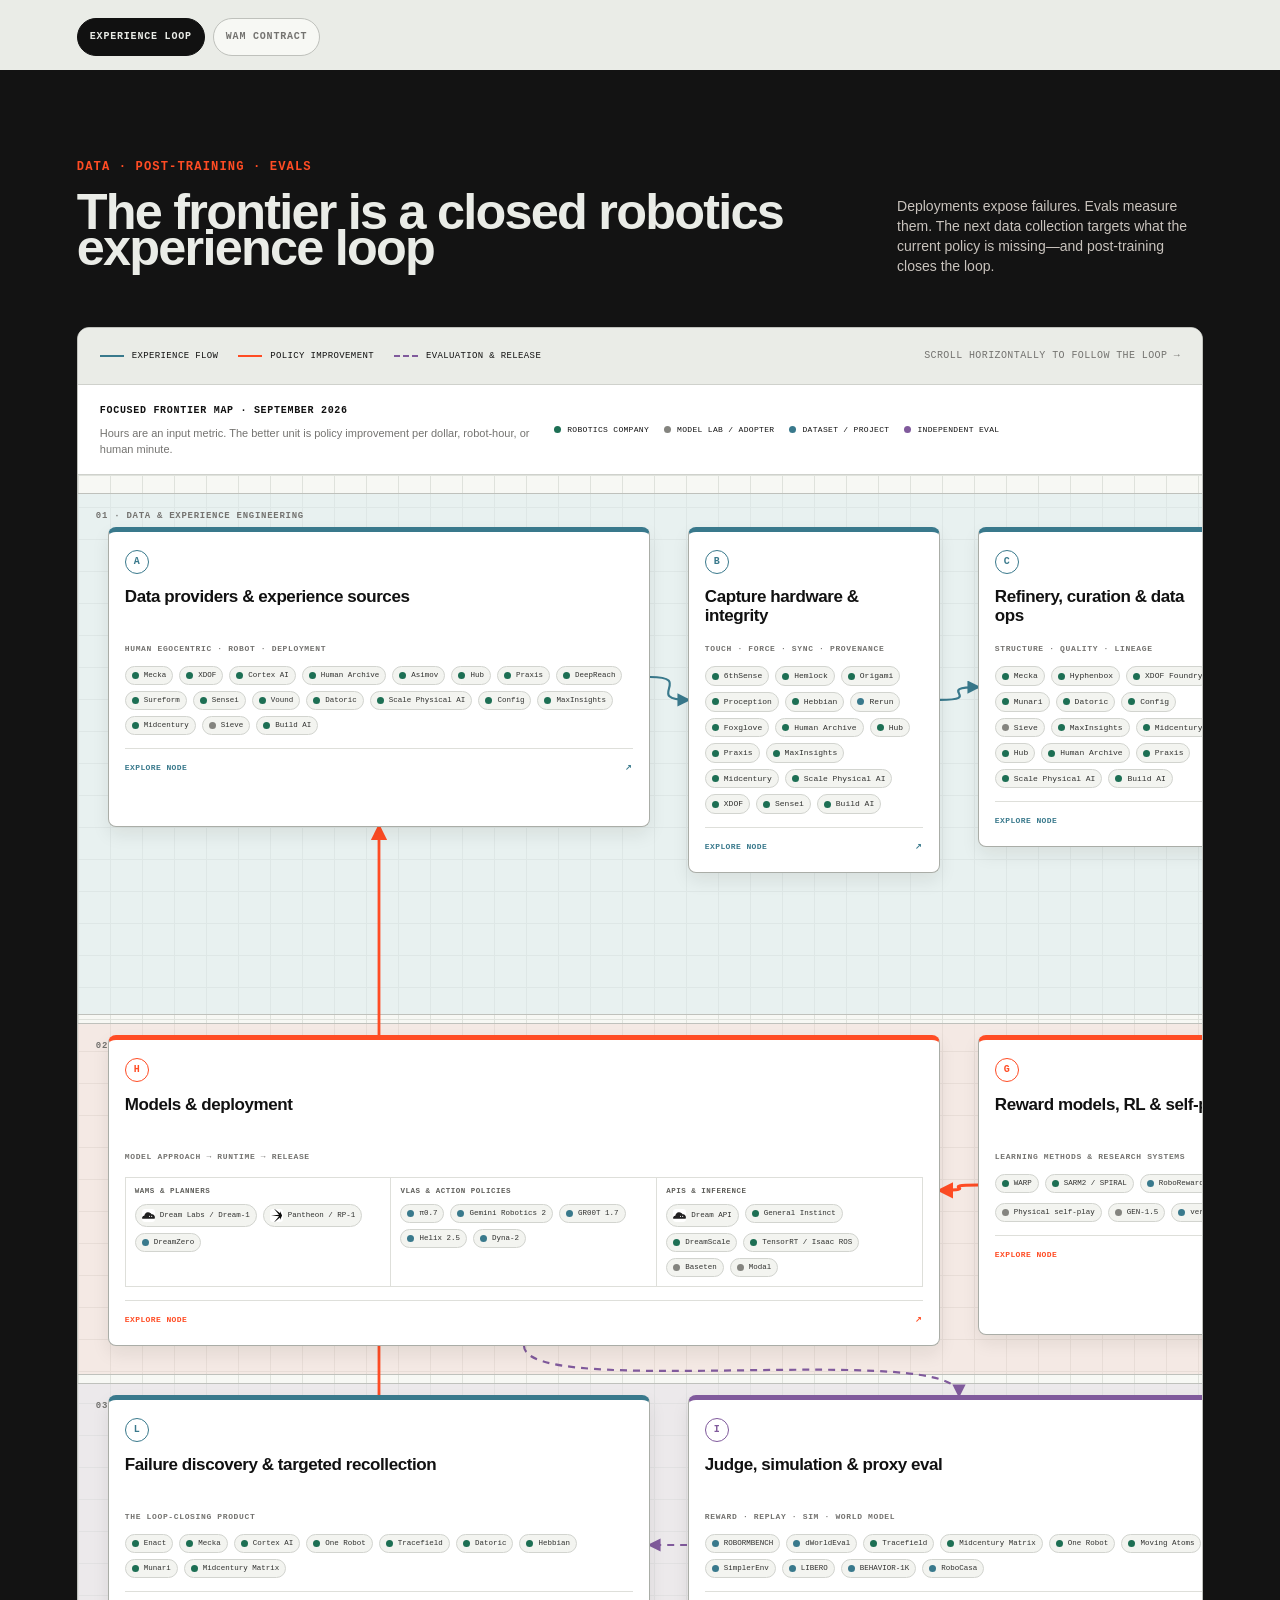
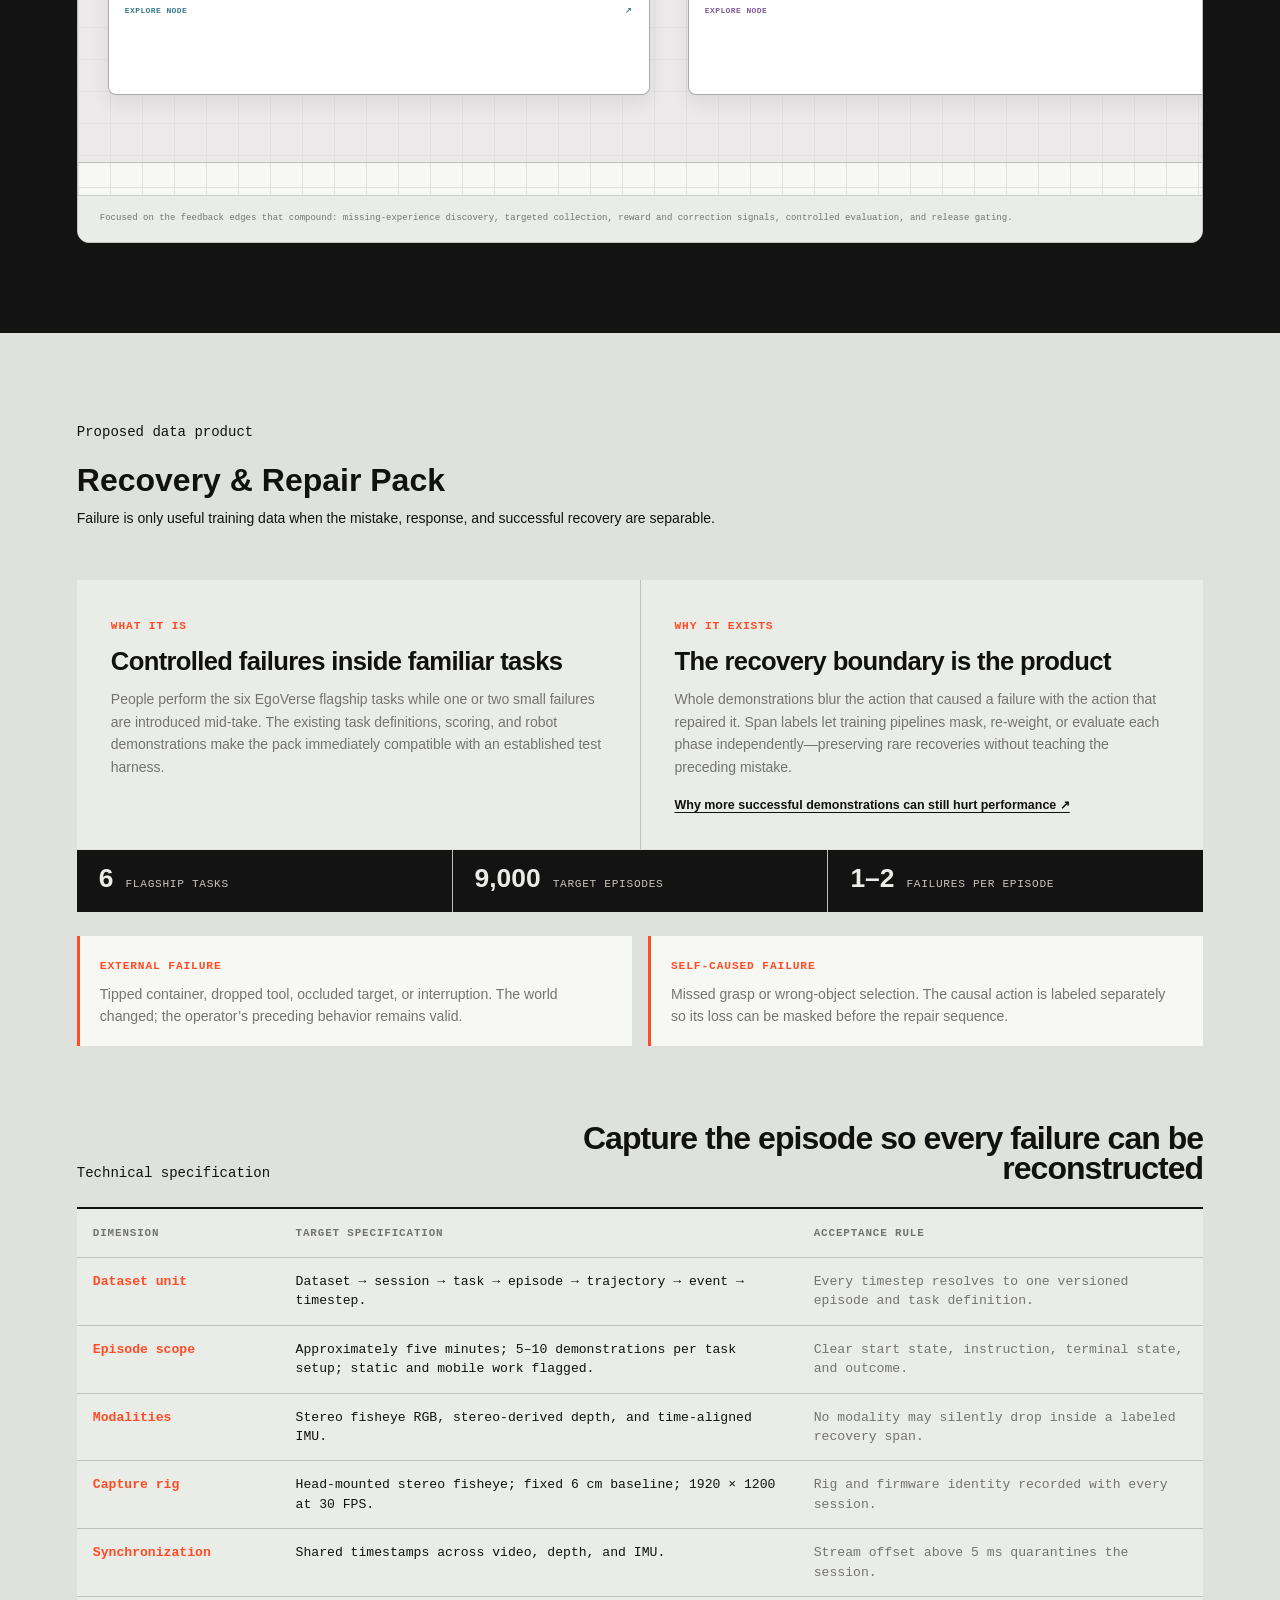
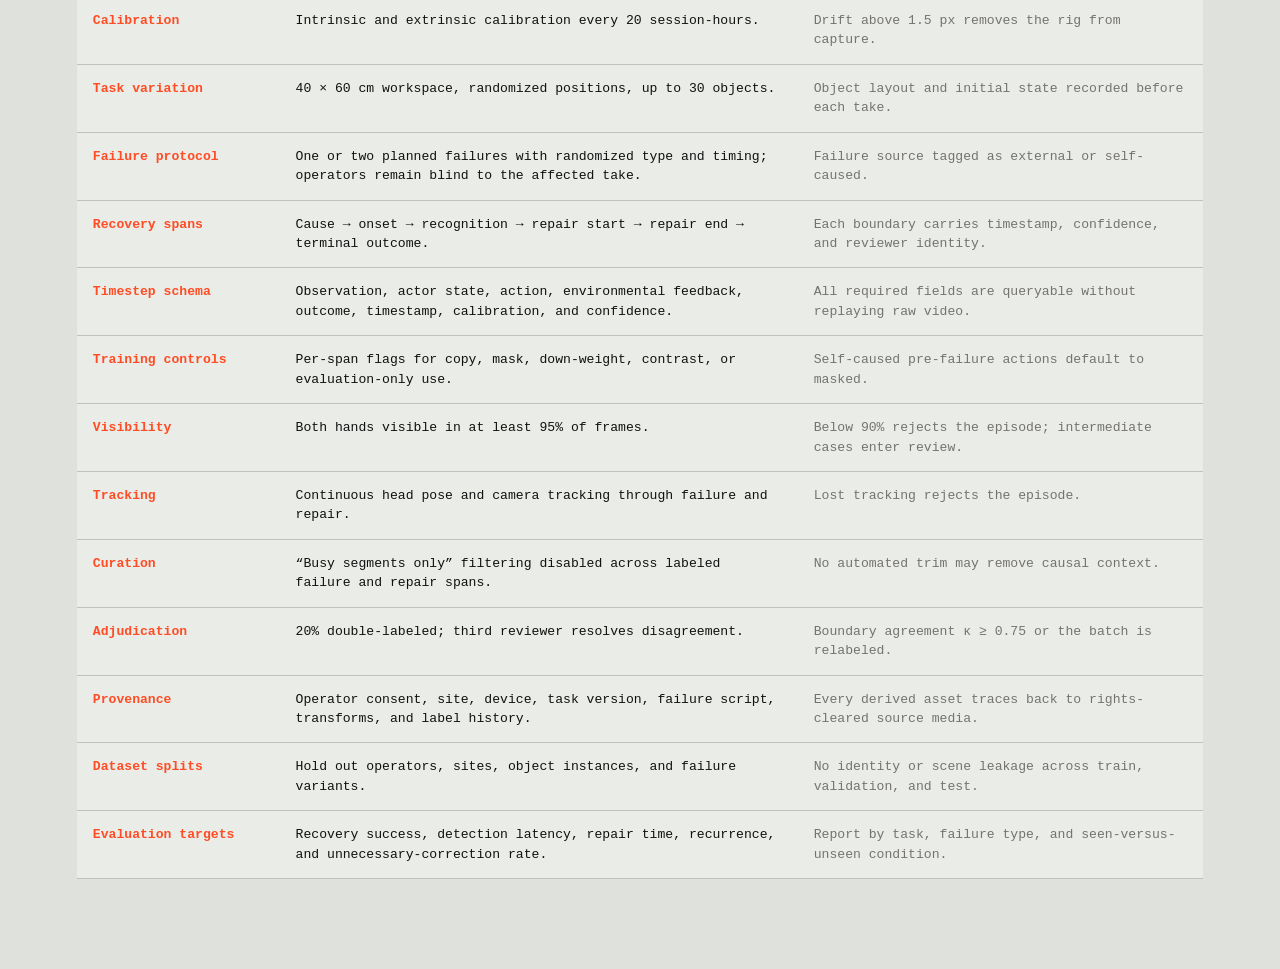
==== commit af3a7b28: "Publish the WAM data case study as its own page. The experience-loop site now links to the eligibili" ====
--- a/index.html
+++ b/index.html
@@ -6,7 +6,7 @@
 <link rel="stylesheet" href="styles.css">
 </head>
 <body class="global-body">
-<main> <div class="ego-page" data-astro-cid-bveimci4="">  <section class="ego-loop-section" aria-labelledby="loop-heading" data-astro-cid-bveimci4=""> <div class="bz-container" data-astro-cid-bveimci4=""> <div class="ego-section-heading" data-astro-cid-bveimci4=""> <div data-astro-cid-bveimci4=""> <p class="ego-kicker" data-astro-cid-bveimci4="">Data · post-training · evals</p> <h2 id="loop-heading" data-astro-cid-bveimci4="">The frontier is a closed robotics experience loop</h2> </div> <p data-astro-cid-bveimci4="">Deployments expose failures. Evals measure them. The next data collection targets what the current policy is missing—and post-training closes the loop.</p> </div> <div class="ego-loop-shell" data-astro-cid-bveimci4="">
+<main> <div class="ego-page" data-astro-cid-bveimci4="">  <div class="case-nav-wrap bz-container"><nav class="case-nav" aria-label="Case studies"><a href="index.html" aria-current="page">Experience loop</a><a href="wam.html">WAM contract</a></nav></div> <section class="ego-loop-section" aria-labelledby="loop-heading" data-astro-cid-bveimci4=""> <div class="bz-container" data-astro-cid-bveimci4=""> <div class="ego-section-heading" data-astro-cid-bveimci4=""> <div data-astro-cid-bveimci4=""> <p class="ego-kicker" data-astro-cid-bveimci4="">Data · post-training · evals</p> <h2 id="loop-heading" data-astro-cid-bveimci4="">The frontier is a closed robotics experience loop</h2> </div> <p data-astro-cid-bveimci4="">Deployments expose failures. Evals measure them. The next data collection targets what the current policy is missing—and post-training closes the loop.</p> </div> <div class="ego-loop-shell" data-astro-cid-bveimci4="">
   <div class="stack-toolbar">
     <div class="stack-legend" aria-label="Connection legend">
       <span><i class="stack-legend__line stack-legend__line--data"></i>Experience flow</span>
@@ -73,9 +73,22 @@
         <span class="stack-node__open">Explore node <span aria-hidden="true">↗</span></span>
       </article>
 
-      <article class="stack-node stack-node--intelligence stack-node--broad stack-node--models-market" style="--x:30px;--y:560px" data-node="H" data-detail="focus-candidate" tabindex="0" role="button" aria-label="Open details for Models, inference and release">
-        <span class="stack-node__id">H</span><h3>Models, inference &amp; release</h3><span class="stack-node__label">Policy candidates · serving · release bundle</span>
-        <div class="stack-node__players"><a class="stack-player stack-player--asset" href="https://www.pi.website/download/pi07.pdf" target="_blank" rel="noreferrer">π0.7</a><a class="stack-player stack-player--asset" href="https://deepmind.google/blog/gemini-robotics-2-brings-whole-body-intelligence-to-robots/" target="_blank" rel="noreferrer">Gemini Robotics 2</a><a class="stack-player stack-player--asset" href="https://developer.nvidia.com/isaac/gr00t" target="_blank" rel="noreferrer">GR00T 1.7</a><a class="stack-player stack-player--asset" href="https://www.skild.ai/" target="_blank" rel="noreferrer">Skild Brain</a><a class="stack-player stack-player--asset" href="https://www.figure.ai/" target="_blank" rel="noreferrer">Helix 2.5</a><a class="stack-player stack-player--asset" href="https://www.dyna.co/dyna-2" target="_blank" rel="noreferrer">Dyna-2</a><a class="stack-player stack-player--general" href="https://developers.openai.com/api/docs/models/gpt-6-astra" target="_blank" rel="noreferrer">GPT-6 Astra</a><a class="stack-player stack-player--general" href="https://www.anthropic.com/research/claude-plays-robotics" target="_blank" rel="noreferrer">Claude</a><a class="stack-player stack-player--asset" href="https://deepmind.google/blog/gemini-robotics-2-brings-whole-body-intelligence-to-robots/" target="_blank" rel="noreferrer">Gemini Robotics-ER</a><a class="stack-player stack-player--robotics" href="https://general-instinct.com/#technology" target="_blank" rel="noreferrer">General Instinct</a><a class="stack-player stack-player--robotics" href="https://www.dreamscalelabs.com/" target="_blank" rel="noreferrer">DreamScale</a><a class="stack-player stack-player--robotics" href="https://developer.nvidia.com/isaac/ros" target="_blank" rel="noreferrer">TensorRT / Isaac ROS</a><a class="stack-player stack-player--general" href="https://www.baseten.co/" target="_blank" rel="noreferrer">Baseten</a><a class="stack-player stack-player--general" href="https://modal.com/products/inference" target="_blank" rel="noreferrer">Modal</a></div>
+      <article class="stack-node stack-node--intelligence stack-node--broad stack-node--models-market" style="--x:30px;--y:560px" data-node="H" data-detail="focus-candidate" tabindex="0" role="button" aria-label="Open details for model approaches, APIs, inference and release">
+        <span class="stack-node__id">H</span><h3>Models &amp; deployment</h3><span class="stack-node__label">Model approach → runtime → release</span>
+        <div class="stack-model-groups">
+          <section class="stack-model-group" aria-label="World Action Models and planners">
+            <h4>WAMs &amp; planners</h4>
+            <div class="stack-node__players"><a class="stack-player stack-player--asset stack-player--has-logo" href="https://dreamlabs.ai/" target="_blank" rel="noreferrer"><img class="stack-player__logo" src="assets/dream-labs-mark.svg" alt="">Dream Labs / Dream-1</a><a class="stack-player stack-player--asset stack-player--has-logo" href="https://pantheon.inc/research/introducing-rp1" target="_blank" rel="noreferrer"><img class="stack-player__logo" src="assets/pantheon-mark.svg" alt="">Pantheon / RP-1</a><a class="stack-player stack-player--asset" href="https://arxiv.org/abs/2602.15922" target="_blank" rel="noreferrer">DreamZero</a></div>
+          </section>
+          <section class="stack-model-group" aria-label="Vision-language-action models and action policies">
+            <h4>VLAs &amp; action policies</h4>
+            <div class="stack-node__players"><a class="stack-player stack-player--asset" href="https://www.pi.website/download/pi07.pdf" target="_blank" rel="noreferrer">π0.7</a><a class="stack-player stack-player--asset" href="https://deepmind.google/blog/gemini-robotics-2-brings-whole-body-intelligence-to-robots/" target="_blank" rel="noreferrer">Gemini Robotics 2</a><a class="stack-player stack-player--asset" href="https://developer.nvidia.com/isaac/gr00t" target="_blank" rel="noreferrer">GR00T 1.7</a><a class="stack-player stack-player--asset" href="https://www.figure.ai/" target="_blank" rel="noreferrer">Helix 2.5</a><a class="stack-player stack-player--asset" href="https://www.dyna.co/dyna-2" target="_blank" rel="noreferrer">Dyna-2</a></div>
+          </section>
+          <section class="stack-model-group" aria-label="APIs and inference infrastructure">
+            <h4>APIs &amp; inference</h4>
+            <div class="stack-node__players"><a class="stack-player stack-player--robotics stack-player--has-logo" href="https://platform.dreamlabs.ai/" target="_blank" rel="noreferrer"><img class="stack-player__logo" src="assets/dream-labs-mark.svg" alt="">Dream API</a><a class="stack-player stack-player--robotics" href="https://general-instinct.com/#technology" target="_blank" rel="noreferrer">General Instinct</a><a class="stack-player stack-player--robotics" href="https://www.dreamscalelabs.com/" target="_blank" rel="noreferrer">DreamScale</a><a class="stack-player stack-player--robotics" href="https://developer.nvidia.com/isaac/ros" target="_blank" rel="noreferrer">TensorRT / Isaac ROS</a><a class="stack-player stack-player--general" href="https://www.baseten.co/" target="_blank" rel="noreferrer">Baseten</a><a class="stack-player stack-player--general" href="https://modal.com/products/inference" target="_blank" rel="noreferrer">Modal</a></div>
+          </section>
+        </div>
         <span class="stack-node__open">Explore node <span aria-hidden="true">↗</span></span>
       </article>
 
@@ -192,7 +205,7 @@
 "focus-sources":{kicker:"Data · Providers",title:"Data providers & experience sources",summary:"The data market spans human egocentric capture, robot demonstrations, workplace access, deployment rollouts and specialist physical modalities.",question:"Who can repeatedly source the policy-relevant experience the next training cycle needs?",groups:[{label:"Human egocentric & workplace networks",items:["Mecka","Human Archive","Asimov","Hub","Praxis Robotics","DeepReach","Sureform","Sensei","Vound","MaxInsights","Midcentury","Build AI"]},{label:"Robot, teleoperation & deployment data",items:["XDOF","Cortex AI","Datoric","Scale Physical AI","Config","Mecka"]},{label:"Specialist modalities",items:["6thSense — tactile and force","Hemlock — surface EMG","Origami Robotics and Proception — co-designed hand/glove capture"]},{label:"Multimodal data labs",items:["Sieve"]}],metrics:["Rights coverage","Policy relevance","Failure coverage","Collection latency"],risks:["Static-corpus commoditization","Unknown rights","Missing actions or outcomes","No measurable policy lift"]},
 "focus-post":{kicker:"Post-training · Providers",title:"Post-training providers & operators",summary:"This market includes managed recovery-data loops, integrated model labs, open training frameworks and operators that collect corrections from policy-visited states.",question:"Who can operate the full experience-to-policy-improvement cycle?",groups:[{label:"Managed & overlap providers",items:["Enact","XDOF","Mecka","Cortex AI","Axis V2","Scale Physical AI","Midcentury Matrix","Build AI"]},{label:"Integrated model-lab adopters",items:["Physical Intelligence — RECAP","AgiBot — SOP and Learning While Deploying","Skild — physical self-play","Generalist — in-context and few-step adaptation"]},{label:"Frameworks",items:["NVIDIA Isaac Lab","Hugging Face LeRobot","verl-vla"]}],metrics:["Improvement per episode","Recovery success","Intervention reduction","Regression rate"],risks:["Unsafe exploration","Reward hacking","Reset bottlenecks","Company-run evidence presented as independent proof"]},
 "focus-practice":{kicker:"Post-training · Methods",title:"Reward models, RL & self-practice",summary:"Reward systems are simultaneously data selectors, optimization targets and evaluators. Self-practice scales only where the objective, reset and judge are reliable.",question:"Can policy improvement continue without gaming the learning signal?",groups:[{label:"Reward & weighting",items:["XDOF WARP","SARM2 and SPIRAL","RoboReward","Progress- and advantage-weighted cloning"]},{label:"Real-world & fleet learning",items:["Physical Intelligence RECAP","AgiBot SOP","Learning While Deploying"]},{label:"Alternative substrates",items:["Hi-WM world-model corrections","Skild physical self-play","Generalist GEN-1.5","verl-vla"]}],metrics:["Judge calibration","Autonomous improvement","Human minutes per gain","False-success rate"],risks:["Judge drift","Sparse-reward regression","Proxy gaming","World-model causal errors"]},
-"focus-candidate":{kicker:"Models · Inference · Release",title:"Models, inference & release",summary:"The policy candidate layer joins robotics-native and general models with serving infrastructure and a versioned release bundle.",question:"Can the selected model act within the latency, safety and rollback envelope of the target robot?",groups:[{label:"Robot & world-action models",items:["π0.7 — Physical Intelligence","Gemini Robotics 2 and Robotics-ER","GR00T 1.7 — NVIDIA","Skild Brain","Helix 2.5 — Figure","Dyna-2"]},{label:"General models used as robot agents",items:["GPT-6 Astra","Claude"]},{label:"Inference providers",items:["General Instinct","DreamScale Labs","NVIDIA TensorRT / Isaac ROS","Baseten","Modal"]},{label:"Release bundle",items:["Policy, dataset and reward versions","Runtime and controller settings","Safety envelope","Passed and failed eval cells","Rollback artifact"]}],metrics:["Task success","End-to-end latency","Safe-release rate","Rollback readiness"],risks:["Model/embodiment mismatch","Cloud latency","Runtime-induced behavior change","Unversioned safety configuration"]},
+"focus-candidate":{kicker:"Models · Runtime · Release",title:"Models & deployment",summary:"Model approach and delivery are separate decisions. World-action systems and direct action policies produce candidates; APIs and inference infrastructure determine whether those candidates can act reliably on the target robot.",question:"Can the selected approach act within the latency, safety and rollback envelope of the target robot?",groups:[{label:"WAMs & planners",items:["Dream Labs — Dream-1","Pantheon — RP-1 world-model planner","DreamZero"]},{label:"VLAs & action policies",items:["π0.7 — Physical Intelligence","Gemini Robotics 2","GR00T 1.7 — NVIDIA","Helix 2.5 — Figure","Dyna-2"]},{label:"APIs & inference",items:["Dream API","General Instinct","DreamScale Labs","NVIDIA TensorRT / Isaac ROS","Baseten","Modal"]},{label:"Release gate",items:["Policy, dataset and reward versions","Runtime and controller settings","Safety envelope","Passed and failed eval cells","Rollback artifact"]}],metrics:["Task success","End-to-end latency","Safe-release rate","Rollback readiness"],risks:["Model/embodiment mismatch","Cloud latency","Runtime-induced behavior change","Unversioned safety configuration"]},
 "focus-judge":{kicker:"Evals · Proxy Layer",title:"Judge, simulation & proxy eval",summary:"Reward benchmarks, offline replay, simulation and world models expand coverage before costly hardware trials—but each proxy needs continuous hardware calibration.",question:"Where can the proxy be trusted, and where must physical trials decide?",groups:[{label:"Reward & trajectory judges",items:["ROBORMBENCH","RoboReward","dWorldEval"]},{label:"World-model & real-to-sim providers",items:["One Robot","Tracefield","Midcentury Matrix","Moving Atoms"]},{label:"Simulation benchmarks",items:["SimplerEnv","LIBERO","BEHAVIOR-1K","RoboCasa","Isaac Lab-Arena"]}],metrics:["Human agreement","Sim-real correlation","False-safe rate","Factor coverage"],risks:["Visual self-correction","Incorrect contact physics","Instruction sensitivity","Out-of-distribution optimism"]},
 "focus-deployment-eval":{kicker:"Evals · Real World",title:"Real-world, safety & economic eval",summary:"Capability, safety and economics are separate release questions. Physical evaluators and deployment operators increasingly measure all three.",question:"Does the full system create reliable value under real workflow conditions?",groups:[{label:"Real-world evaluation providers",items:["Mecka WetLabs","Robocurve","Coop","Enact","XDOF Evals","Cortex Evals","Datoric Evals","Scale Evals"]},{label:"Safety & economics",items:["Robocurve RoboHarm","SafeWorld","CostNav"]},{label:"WetLabs evidence",items:["540 physical attempts across nine lab tasks","Astra 25.6%; Opus 5.5 23.3%; Fable 5.1 12.2% completion","246 partial completions","103 of 192 done claims were true successes"]}],metrics:["Intervention rate","Harmful-action rate","Throughput","Cost per accepted outcome"],risks:["Success without safety","Completion hallucination","Unpriced human support","Benchmark-production gap"]}
 });const i=document.querySelector("[data-drawer]"),n=document.querySelector("[data-drawer-backdrop]"),d=document.querySelector("[data-drawer-title]"),u=document.querySelector("[data-drawer-kicker]"),m=document.querySelector("[data-drawer-body]"),p=document.querySelector("[data-drawer-close]");let s=null;const o=e=>e.replace(/[&<>'"]/g,a=>({"&":"&amp;","<":"&lt;",">":"&gt;","'":"&#39;",'"':"&quot;"})[a]??a),r=e=>`<ul>${e.map(a=>`<li>${o(a)}</li>`).join("")}</ul>`;function b(e,a){const t=g[e];!t||!i||!n||!d||!u||!m||(s=a,u.textContent=t.kicker,d.textContent=t.title,m.innerHTML=`
@@ -238,6 +251,9 @@
   'egoverse / recovery pack':'mecka.ai',
   'abc-130k':'xdof.ai',
   'habit':'config.inc',
+  'dream labs / dream-1':'dreamlabs.ai',
+  'dream api':'dreamlabs.ai',
+  'pantheon / rp-1':'pantheon.inc',
   'π0.7':'pi.website',
   'physical intelligence':'pi.website',
   'recap':'pi.website',
@@ -264,6 +280,7 @@
 };
 
 document.querySelectorAll('.stack-player[href^="http"]').forEach(link=>{
+  if(link.querySelector('.stack-player__logo'))return;
   const label=link.textContent.trim().toLowerCase();
   let domain=playerLogoDomains[label];
   if(!domain){
@@ -282,4 +299,4 @@
 </script>
 
 
-</body></html>+</body></html>
--- a/styles.css
+++ b/styles.css
@@ -897,5 +897,627 @@
 .stack-canvas--focused .stack-node__players{gap:6px}
 .stack-canvas--focused .stack-node--broad .stack-player,
 .stack-canvas--focused .stack-node--models-market .stack-player{font-size:7.5px}
+.stack-model-groups{display:grid;grid-template-columns:repeat(3,minmax(0,1fr));gap:1px;margin-top:10px;background:#dedfda;border:1px solid #dedfda}
+.stack-model-group{min-width:0;padding:9px;background:#fff}
+.stack-model-group h4{margin:0 0 7px;color:#5f5f5b;font-family:var(--font-sans);font-size:7.5px;font-weight:800;letter-spacing:.07em;line-height:1.25;text-transform:uppercase}
 .stack-player__logo{width:13px;height:13px;flex:none;border-radius:3px;background:#fff;object-fit:contain}
 .stack-player--has-logo:before{display:none}
+
+/* Case-study switch */
+.case-nav-wrap{padding-top:18px;padding-bottom:14px}
+.case-nav{display:flex;flex-wrap:wrap;gap:8px;margin:0;font-family:var(--font-sans);font-size:10px;font-weight:750;letter-spacing:.08em;text-transform:uppercase}
+.case-nav a{display:inline-flex;align-items:center;min-height:34px;padding:8px 12px;border:1px solid var(--hairline);border-radius:999px;background:var(--surface-paper);color:var(--caption-gray);text-decoration:none;transition:border-color .15s ease,background .15s ease,color .15s ease,transform .15s ease}
+.case-nav a:hover,.case-nav a:focus-visible{border-color:var(--claret);background:#fff;color:var(--ink-page);outline:none;transform:translateY(-1px)}
+.case-nav a:focus-visible{outline:3px solid #4aa8b0;outline-offset:2px}
+.case-nav a[aria-current="page"]{border-color:var(--ink-page);background:var(--ink-page);color:var(--paper)}
+
+/* WAM eligibility page */
+.wam-page{background:var(--paper);color:var(--ink-page)}
+.wam-page h1,.wam-page h2,.wam-page h3{margin:0}
+.wam-kicker{margin:0 0 .35rem;color:var(--claret);font-family:var(--font-sans);font-size:.68rem;font-weight:750;letter-spacing:.09em;line-height:1.2;text-transform:uppercase}
+.wam-hero{padding-top:.4rem;padding-bottom:1.15rem}
+.wam-eyebrow{margin:0 0 .85rem;color:var(--caption-gray);font-family:var(--font-sans);font-size:11px;letter-spacing:.12em;text-transform:uppercase}
+.wam-hero h1{max-width:18em;font-size:clamp(2.15rem,4vw,3.45rem);font-weight:650;letter-spacing:-.045em;line-height:.96}
+.wam-deck{max-width:46rem;margin:.7rem 0 0;color:var(--caption-gray);font-size:1.05rem;line-height:1.4}
+.wam-thesis{display:grid;grid-template-columns:minmax(140px,.28fr) 1fr;gap:.65rem 1.5rem;max-width:980px;margin-top:1rem;padding:.75rem 0;border-block:1px solid var(--hairline)}
+.wam-thesis span{color:var(--claret);font-family:var(--font-sans);font-size:.72rem;font-weight:750;letter-spacing:.07em;text-transform:uppercase}
+.wam-thesis p{margin:0;font-size:1.12rem;line-height:1.3}
+.wam-jump{display:flex;flex-wrap:wrap;gap:.35rem;margin-top:.85rem}
+.wam-jump a{padding:.32rem .55rem;border:1px solid var(--hairline);background:var(--surface-paper);color:var(--ink-page);font-family:var(--font-sans);font-size:10px;letter-spacing:.05em;text-decoration:none;text-transform:uppercase}
+.wam-jump a:hover,.wam-jump a:focus-visible{border-color:var(--ink-page);outline:none}
+
+.wam-section{padding-block:1.35rem 1.15rem;scroll-margin-top:.75rem}
+.wam-section--wheat{background:var(--paper-wheat)}
+.wam-section--ink{background:var(--ink-black);color:var(--paper)}
+.wam-section--ink .wam-kicker{color:#ffb1a3}
+.wam-head{display:grid;grid-template-columns:minmax(0,1.5fr) minmax(220px,.7fr);align-items:end;gap:1rem 2.5rem;margin-bottom:.85rem}
+.wam-head h2{font-size:clamp(1.45rem,2.4vw,2.05rem);letter-spacing:-.03em;line-height:1.05}
+.wam-head p{margin:0;color:var(--caption-gray);font-size:.92rem;line-height:1.45}
+.wam-section--ink .wam-head p{color:#c9c3bd}
+.wam-section--ink h2,.wam-section--ink h3{color:var(--paper)}
+
+.wam-questions{display:grid;grid-template-columns:repeat(3,minmax(0,1fr));gap:1px;margin:0;padding:0;list-style:none;background:var(--hairline)}
+.wam-questions li{padding:14px 16px;background:var(--paper)}
+.wam-questions span,.wam-sources span{color:var(--claret);font-family:var(--font-sans);font-size:.68rem;font-weight:800;letter-spacing:.08em;text-transform:uppercase}
+.wam-questions h3{margin:.4rem 0 .4rem;font-size:1.2rem;letter-spacing:-.02em}
+.wam-questions p,.wam-sources p{margin:0;color:var(--caption-gray);font-size:.86rem;line-height:1.45}
+.wam-sources{display:grid;grid-template-columns:repeat(3,minmax(0,1fr));gap:1px;margin-top:1px;background:var(--hairline)}
+.wam-sources article{padding:12px 16px;background:var(--surface-paper)}
+.wam-sources a{color:var(--ink-page);font-weight:700}
+
+.wam-chain{display:grid;grid-template-columns:repeat(5,minmax(0,1fr));gap:10px;margin:0;padding:0;list-style:none}
+.wam-chain li{padding:12px 12px 14px;background:var(--ink-black);color:var(--paper)}
+.wam-chain span{display:block;margin-bottom:.55rem;color:#ffb1a3;font-family:var(--font-sans);font-size:.68rem;font-weight:750;letter-spacing:.08em}
+.wam-chain strong{display:block;font-size:1rem;letter-spacing:-.02em;line-height:1.2}
+.wam-chain em{display:block;margin-top:.3rem;color:#c9c3bd;font-style:normal;font-size:.75rem;line-height:1.35}
+.wam-pair{display:grid;grid-template-columns:1fr 1fr;gap:1px;margin-top:10px;background:var(--hairline)}
+.wam-pair article{padding:12px 16px;background:var(--paper)}
+.wam-pair h3{margin-bottom:.4rem;font-family:var(--font-sans);font-size:.68rem;letter-spacing:.08em;text-transform:uppercase;color:var(--claret)}
+.wam-pair ul{margin:0;padding:0;list-style:none}
+.wam-pair li{padding:.28rem 0;border-top:1px solid var(--hairline);color:var(--caption-gray);font-size:.84rem;line-height:1.4}
+.wam-pair li:first-child{border-top:0;padding-top:0}
+
+.wam-table-wrap{overflow-x:auto;border-top:2px solid var(--ink-page);margin-top:.75rem}
+.wam-table-wrap caption,.wam-remedies caption{caption-side:top;margin:0 0 .4rem;text-align:left}
+.wam-table-wrap table{width:100%;min-width:860px;border-collapse:collapse;background:var(--paper)}
+.wam-table-wrap th,.wam-table-wrap td{padding:9px 12px;border-bottom:1px solid var(--hairline);text-align:left;vertical-align:top}
+.wam-table-wrap thead th{color:var(--caption-gray);font-family:var(--font-sans);font-size:.66rem;letter-spacing:.08em;text-transform:uppercase}
+.wam-table-wrap tbody th{width:16%;color:var(--claret);font-family:var(--font-sans);font-size:.74rem;letter-spacing:.02em}
+.wam-table-wrap td{color:var(--caption-gray);font-size:.8rem;line-height:1.42}
+.wam-table-wrap td:nth-child(2){color:var(--ink-page)}
+.wam-aside{margin:.7rem 0 0;color:var(--caption-gray);font-size:.86rem;line-height:1.45}
+.wam-aside a{color:var(--ink-page);font-weight:700;text-underline-offset:3px}
+.wam-cross{display:grid;grid-template-columns:1fr 1fr;gap:0 1.5rem;margin:.75rem 0 0;padding:0;list-style:none;border-top:1px solid var(--hairline)}
+.wam-cross li{padding:.4rem 0;border-bottom:1px solid var(--hairline);color:var(--caption-gray);font-size:.82rem;line-height:1.4}
+.wam-cross strong{color:var(--ink-page)}
+
+.wam-failures{display:grid;grid-template-columns:repeat(4,minmax(0,1fr));gap:1px;background:var(--hairline)}
+.wam-failures article{padding:12px 14px;background:var(--surface-paper)}
+.wam-failures span{color:var(--claret);font-family:var(--font-sans);font-size:.68rem;font-weight:800;letter-spacing:.08em;text-transform:uppercase}
+.wam-failures h3{margin:.3rem 0 .35rem;font-size:1.05rem;letter-spacing:-.02em}
+.wam-failures p{margin:0;color:var(--caption-gray);font-size:.82rem;line-height:1.4}
+
+.wam-routes{display:grid;grid-template-columns:repeat(6,minmax(0,1fr));gap:1px;margin:0;padding:0;list-style:none;background:#3a3938}
+.wam-routes li{padding:12px 12px;background:#1c1c1c}
+.wam-routes strong{display:block;margin-bottom:.3rem;font-family:var(--font-sans);font-size:.68rem;font-weight:800;letter-spacing:.08em;text-transform:uppercase;color:#ffb1a3}
+.wam-routes span{display:block;color:#d6d0ca;font-size:.8rem;line-height:1.35}
+.wam-rule{margin:.7rem 0 0;color:#c9c3bd;font-size:.86rem;line-height:1.45}
+.wam-remedies{width:100%;margin-top:.85rem;border-collapse:collapse}
+.wam-remedies th,.wam-remedies td{padding:.45rem .6rem .45rem 0;border-bottom:1px solid #3a3938;text-align:left;vertical-align:top}
+.wam-remedies th{width:34%;color:#ffb1a3;font-family:var(--font-sans);font-size:.66rem;font-weight:750;letter-spacing:.03em}
+.wam-remedies td{color:#d6d0ca;font-size:.82rem;line-height:1.35}
+
+.wam-packets{display:grid;grid-template-columns:repeat(2,minmax(0,1fr));gap:1px;background:var(--hairline)}
+.wam-packet{display:flex;flex-direction:column;padding:clamp(20px,3vw,32px);background:var(--paper)}
+.wam-packet>span{color:var(--claret);font-family:var(--font-sans);font-size:.7rem;font-weight:800;letter-spacing:.08em;text-transform:uppercase}
+.wam-packet h3{margin:.65rem 0 .75rem;font-size:clamp(1.25rem,2vw,1.7rem);letter-spacing:-.03em}
+.wam-packet>p{margin:0;color:var(--caption-gray);line-height:1.55}
+.wam-asked{margin-top:1rem;color:var(--ink-page);font-size:.92rem}
+.wam-verdicts{display:grid;gap:0;margin:1.25rem 0 0;border-top:1px solid var(--hairline)}
+.wam-verdicts div{display:grid;grid-template-columns:4.5rem 1fr;gap:.75rem;padding:.7rem 0;border-bottom:1px solid var(--hairline)}
+.wam-verdicts dt{margin:0;font-family:var(--font-sans);font-size:.68rem;font-weight:800;letter-spacing:.04em}
+.wam-verdicts dd{margin:0;color:var(--caption-gray);font-size:.84rem;line-height:1.4}
+.wam-verdicts b{color:var(--ink-page);font-weight:700}
+.wam-disposition{margin-top:auto;padding-top:1.1rem}
+.wam-disposition strong{display:block;font-family:var(--font-sans);font-size:.72rem;letter-spacing:.08em;text-transform:uppercase}
+.wam-disposition p{margin:.4rem 0 0;font-size:.92rem}
+.wam-codes{margin:.65rem 0 0;color:var(--caption-gray);font-family:var(--font-sans);font-size:.68rem;letter-spacing:.03em;line-height:1.5}
+.wam-third{margin-top:1px;padding:clamp(20px,3vw,28px);background:var(--surface-paper);border-left:3px solid var(--claret)}
+.wam-third>span{color:var(--claret);font-family:var(--font-sans);font-size:.7rem;font-weight:800;letter-spacing:.08em;text-transform:uppercase}
+.wam-third .wam-codes{display:inline;margin:0;color:var(--ink-page)}
+.wam-third h3{margin:.5rem 0 .6rem;font-size:1.25rem;letter-spacing:-.02em}
+.wam-third p{margin:0;max-width:70rem;color:var(--caption-gray);line-height:1.55}
+.wam-hypothetical{margin:1rem 0 0;color:var(--caption-gray);font-family:var(--font-sans);font-size:.72rem;letter-spacing:.04em;text-transform:uppercase}
+
+.wam-flow{display:grid;grid-template-columns:repeat(4,minmax(0,1fr));gap:1px;margin:0;padding:0;list-style:none;counter-reset:wamstep;background:var(--hairline)}
+.wam-flow li{padding:10px 12px 12px;background:var(--paper);counter-increment:wamstep}
+.wam-flow li:before{content:counter(wamstep, decimal-leading-zero);display:block;margin-bottom:.35rem;color:var(--claret);font-family:var(--font-sans);font-size:.66rem;font-weight:800;letter-spacing:.08em}
+.wam-flow strong{display:block;margin-bottom:.2rem;font-size:.98rem;letter-spacing:-.02em}
+.wam-flow span{color:var(--caption-gray);font-size:.78rem;line-height:1.35}
+.wam-callout{margin-top:1px;padding:12px 14px;background:var(--ink-black);color:#d6d0ca;font-size:.86rem;line-height:1.45}
+
+.wam-order{display:grid;grid-template-columns:minmax(0,.9fr) minmax(0,1.1fr);gap:1rem 1.75rem;align-items:start;margin-top:.85rem}
+.wam-order h3{margin:0 0 .4rem;font-size:1.05rem;letter-spacing:-.02em}
+.wam-order p{margin:0;color:var(--caption-gray);font-size:.86rem;line-height:1.45}
+.wam-branches{margin:.45rem 0 0;padding:0;list-style:none;border-top:1px solid var(--hairline)}
+.wam-branches li{display:grid;grid-template-columns:minmax(0,1.2fr) auto;gap:.75rem;padding:.38rem 0;border-bottom:1px solid var(--hairline)}
+.wam-branches strong{font-size:.86rem}
+.wam-branches span{color:var(--caption-gray);font-family:var(--font-sans);font-size:.68rem;letter-spacing:.04em;text-transform:uppercase}
+
+.wam-closer h2{max-width:20em;font-size:clamp(1.7rem,3vw,2.45rem);letter-spacing:-.035em;line-height:1.02}
+.wam-split{display:grid;grid-template-columns:1fr 1fr 1.15fr;gap:1.25rem 1.75rem;margin-top:1rem}
+.wam-split h3{margin:0 0 .45rem;font-family:var(--font-sans);font-size:.68rem;letter-spacing:.08em;text-transform:uppercase;color:#ffb1a3}
+.wam-split ul{margin:0;padding:0;list-style:none}
+.wam-split li{padding-top:.45rem;border-top:1px solid #5d5a5c;color:#d6d0ca;font-size:.86rem;line-height:1.4}
+.wam-split li+li{margin-top:.45rem}
+.wam-final{margin:1rem 0 0;padding-top:.75rem;border-top:1px solid #5d5a5c;font-size:clamp(1.05rem,1.6vw,1.28rem);line-height:1.35;color:var(--paper)}
+
+.wam-files{display:flex;flex-wrap:wrap;gap:.5rem;margin:0;padding:0;list-style:none}
+.wam-files a{display:inline-block;padding:.7rem .85rem;border:1px solid var(--hairline);background:var(--surface-paper);color:var(--ink-page);font-family:var(--font-sans);font-size:11px;letter-spacing:.04em;text-decoration:none;text-transform:uppercase}
+.wam-files a:hover,.wam-files a:focus-visible{border-color:var(--ink-page);outline:none}
+.wam-related{max-width:46rem;margin:1.25rem 0 0;color:var(--caption-gray);line-height:1.55}
+.wam-related a{color:var(--ink-page);font-weight:700}
+
+@media(max-width:1040px){
+  .wam-questions,.wam-failures,.wam-flow,.wam-sources{grid-template-columns:1fr 1fr}
+  .wam-chain,.wam-routes,.wam-pair,.wam-cross{grid-template-columns:1fr}
+  .wam-questions li:last-child,.wam-sources article:last-child{grid-column:1 / -1}
+  .wam-order,.wam-split,.wam-thesis,.wam-head{grid-template-columns:1fr}
+}
+@media(max-width:860px){
+  .wam-table-wrap{overflow:visible}
+  .wam-table-wrap table{min-width:0}
+  .wam-table-wrap thead{display:none}
+  .wam-table-wrap tr{display:block;padding:.45rem 0 .55rem;border-bottom:1px solid var(--hairline)}
+  .wam-table-wrap tbody th,.wam-table-wrap td{display:block;width:auto;padding:.28rem 0;border:0}
+  .wam-table-wrap td::before{content:attr(data-label);display:block;margin-bottom:.15rem;color:var(--caption-gray);font-family:var(--font-sans);font-size:.68rem;letter-spacing:.08em;text-transform:uppercase}
+}
+@media(max-width:700px){
+  .wam-questions,.wam-failures,.wam-flow,.wam-chain,.wam-routes,.wam-sources,.wam-branches li{grid-template-columns:1fr}
+  .wam-questions li:last-child,.wam-sources article:last-child{grid-column:auto}
+  .wam-hero h1{max-width:none}
+}
+
+/* =====================================================
+   WAM CASE STUDY — FORMAL REPORT EDITION
+   ===================================================== */
+.wam-study{overflow:hidden}
+.wam-study sup{font-family:var(--font-sans);font-size:.62em}
+.wam-study sup a{color:var(--claret);text-decoration:none}
+.wam-report-hero{padding-top:clamp(2.5rem,5vw,5rem);padding-bottom:clamp(3.5rem,7vw,7rem)}
+.wam-report-mark{display:flex;justify-content:space-between;gap:1rem;padding-bottom:.75rem;border-bottom:2px solid var(--ink-page);font-family:var(--font-sans);font-size:10px;font-weight:750;letter-spacing:.1em;text-transform:uppercase}
+.wam-title-grid{display:grid;grid-template-columns:minmax(0,1.65fr) minmax(300px,.72fr);gap:clamp(2rem,6vw,7rem);align-items:end;padding:clamp(2.4rem,6vw,6.5rem) 0 clamp(2rem,4vw,4rem)}
+.wam-title-grid h1{max-width:12em;margin:0;font-size:clamp(3.2rem,7.8vw,8.4rem);font-weight:620;letter-spacing:-.065em;line-height:.87}
+.wam-abstract{padding-top:1rem;border-top:1px solid var(--ink-page)}
+.wam-abstract-label{margin:0 0 1rem;color:var(--claret);font-family:var(--font-sans);font-size:10px;font-weight:800;letter-spacing:.11em;text-transform:uppercase}
+.wam-abstract p:last-child{margin:0;font-size:clamp(1rem,1.35vw,1.23rem);line-height:1.55}
+.wam-meta{display:grid;grid-template-columns:repeat(4,minmax(0,1fr));margin:0;border-block:1px solid var(--hairline)}
+.wam-meta div{padding:1rem 1.25rem 1rem 0}
+.wam-meta div+div{padding-left:1.25rem;border-left:1px solid var(--hairline)}
+.wam-meta dt{margin-bottom:.42rem;color:var(--caption-gray);font-family:var(--font-sans);font-size:9px;font-weight:750;letter-spacing:.08em;text-transform:uppercase}
+.wam-meta dd{margin:0;font-size:.9rem;line-height:1.35}
+.wam-principal-finding{display:grid;grid-template-columns:minmax(150px,.28fr) 1fr;gap:1.5rem;margin-top:clamp(2rem,4vw,3.5rem);padding:clamp(1.25rem,2.5vw,2.2rem);background:var(--ink-black);color:var(--paper)}
+.wam-principal-finding span{color:#ffb1a3;font-family:var(--font-sans);font-size:10px;font-weight:800;letter-spacing:.1em;text-transform:uppercase}
+.wam-principal-finding p{max-width:55rem;margin:0;font-size:clamp(1.25rem,2vw,1.9rem);letter-spacing:-.025em;line-height:1.28}
+.wam-report-nav{display:grid;grid-template-columns:repeat(7,minmax(0,1fr));margin-top:1px;background:var(--hairline);gap:1px}
+.wam-report-nav a{display:flex;align-items:center;gap:.65rem;padding:.8rem .75rem;background:var(--surface-paper);color:var(--ink-page);font-family:var(--font-sans);font-size:9px;font-weight:750;letter-spacing:.04em;text-decoration:none;text-transform:uppercase}
+.wam-report-nav a:hover,.wam-report-nav a:focus-visible{background:#fff;outline:2px solid var(--claret);outline-offset:-2px}
+.wam-report-nav span{color:var(--claret)}
+
+.wam-report-section{padding-top:clamp(4rem,8vw,8rem);padding-bottom:clamp(4rem,8vw,8rem);scroll-margin-top:1rem}
+.wam-report-section--tint{background:var(--paper-wheat)}
+.wam-report-section--ink{background:var(--ink-black);color:var(--paper)}
+.wam-section-index{margin-bottom:clamp(2rem,4vw,4rem);padding-bottom:.7rem;border-bottom:1px solid currentColor;color:var(--caption-gray);font-family:var(--font-sans);font-size:10px;font-weight:750;letter-spacing:.1em;text-transform:uppercase}
+.wam-report-section--ink .wam-section-index{color:#aaa6a1}
+.wam-report-head{display:grid;grid-template-columns:minmax(0,1.6fr) minmax(260px,.68fr);gap:clamp(2rem,6vw,7rem);align-items:end;margin-bottom:clamp(2rem,4vw,4rem)}
+.wam-report-head h2{max-width:18em;margin:0;font-size:clamp(2.35rem,4.7vw,5.3rem);font-weight:620;letter-spacing:-.055em;line-height:.94}
+.wam-report-head>p{margin:0;color:var(--caption-gray);font-size:1rem;line-height:1.55}
+.wam-report-section--ink .wam-report-head>p{color:#b7b1ab}
+.wam-report-section--ink .wam-kicker{color:#ffb1a3}
+.wam-prose-grid{display:grid;grid-template-columns:minmax(0,1.45fr) minmax(280px,.55fr);gap:clamp(2rem,6vw,7rem);align-items:start}
+.wam-prose-lead{max-width:60rem}
+.wam-prose-lead p{margin:0;font-size:clamp(1.12rem,1.6vw,1.45rem);letter-spacing:-.015em;line-height:1.55}
+.wam-prose-lead p+p{margin-top:1.2rem}
+.wam-evidence-note{padding:1.25rem;border-top:3px solid var(--claret);background:var(--surface-paper)}
+.wam-evidence-note span{color:var(--claret);font-family:var(--font-sans);font-size:9px;font-weight:800;letter-spacing:.08em;text-transform:uppercase}
+.wam-evidence-note p{margin:.8rem 0 0;color:var(--caption-gray);font-size:.88rem;line-height:1.6}
+
+.wam-claim-figure{display:grid;grid-template-columns:minmax(230px,.72fr) 2.5rem minmax(0,1.6fr);align-items:stretch;margin:clamp(3rem,6vw,6rem) 0 0}
+.wam-claim-input{display:flex;flex-direction:column;justify-content:center;padding:1.5rem;background:var(--ink-black);color:var(--paper)}
+.wam-claim-input span,.wam-claim-grid span{font-family:var(--font-sans);font-size:9px;font-weight:800;letter-spacing:.08em;text-transform:uppercase}
+.wam-claim-input span{color:#ffb1a3}
+.wam-claim-input strong{margin:.9rem 0;font-size:1.25rem;line-height:1.25}
+.wam-claim-input small{color:#b7b1ab;line-height:1.45}
+.wam-claim-arrow{display:grid;place-items:center;color:var(--claret);font-family:var(--font-sans);font-size:1.3rem}
+.wam-claim-grid{display:grid;grid-template-columns:repeat(5,minmax(0,1fr));gap:1px;background:var(--hairline)}
+.wam-claim-grid>div{display:flex;flex-direction:column;padding:1.1rem;background:var(--surface-paper)}
+.wam-claim-grid span{color:var(--caption-gray)}
+.wam-claim-grid strong{margin:1.3rem 0 .4rem;font-size:1rem}
+.wam-claim-grid small{margin-top:auto;color:var(--caption-gray);line-height:1.4}
+.is-yes{color:#176b50!important}.is-qualified{color:#875f00!important}.is-unknown{color:#765796!important}.is-no{color:#b7331f!important}
+.wam-claim-figure figcaption,.wam-transition-figure figcaption,.wam-routing-figure figcaption,.wam-triage-figure figcaption{grid-column:1/-1;margin-top:.7rem;color:var(--caption-gray);font-family:var(--font-sans);font-size:9px;line-height:1.55;text-align:left}
+figure figcaption>span{margin-right:.55rem;color:var(--claret);font-weight:800;letter-spacing:.06em;text-transform:uppercase}
+figure figcaption a{color:inherit;font-weight:750;text-underline-offset:3px}
+.wam-source-ledger{display:grid;grid-template-columns:repeat(3,minmax(0,1fr));gap:1px;margin-top:clamp(2rem,4vw,3.5rem);background:var(--hairline)}
+.wam-source-ledger article{padding:1.4rem;background:var(--paper)}
+.wam-source-ledger article>span{color:var(--claret);font-family:var(--font-sans);font-size:9px;font-weight:800;letter-spacing:.09em;text-transform:uppercase}
+.wam-source-ledger p{margin:.75rem 0 0;color:var(--caption-gray);font-size:.88rem;line-height:1.55}
+
+.wam-transition-chain{display:grid;grid-template-columns:repeat(5,minmax(0,1fr));gap:1px;margin:0;padding:0;background:#777;list-style:none}
+.wam-transition-chain li{position:relative;min-height:170px;padding:1.25rem;background:var(--ink-black);color:var(--paper)}
+.wam-transition-chain li:not(:last-child):after{content:"→";position:absolute;z-index:2;right:-.7rem;top:50%;display:grid;place-items:center;width:1.4rem;height:1.4rem;border-radius:50%;background:var(--claret);color:#fff;font-family:var(--font-sans);font-size:.8rem;transform:translateY(-50%)}
+.wam-transition-chain span{display:block;color:#ffb1a3;font-family:var(--font-sans);font-size:9px;font-weight:800;letter-spacing:.1em}
+.wam-transition-chain strong{display:block;margin-top:2.4rem;font-size:1.15rem}
+.wam-transition-chain small{display:block;margin-top:.55rem;color:#b7b1ab;font-size:.8rem;line-height:1.4}
+.wam-record-grid{display:grid;grid-template-columns:minmax(0,.75fr) minmax(0,1.25fr);gap:clamp(2rem,5vw,6rem);align-items:start;margin-top:clamp(3rem,5vw,5rem)}
+.wam-record-grid h3,.wam-implementation-grid h3{margin:0 0 1rem;font-size:1.35rem;letter-spacing:-.025em}
+.wam-formal-list{margin:0;padding:0;list-style:none;border-top:1px solid var(--hairline)}
+.wam-formal-list li{position:relative;padding:.75rem 0 .75rem 1.25rem;border-bottom:1px solid var(--hairline);color:var(--caption-gray);line-height:1.5}
+.wam-formal-list li:before{content:"";position:absolute;top:1.22rem;left:0;width:5px;height:5px;background:var(--claret)}
+.wam-code-panel{background:#171717;color:#ecece8;box-shadow:0 20px 50px #1112}
+.wam-code-head{display:flex;justify-content:space-between;padding:.8rem 1rem;border-bottom:1px solid #393939;color:#a8a8a3;font-family:var(--font-sans);font-size:9px;letter-spacing:.08em;text-transform:uppercase}
+.wam-code-panel pre{margin:0;padding:1.35rem;overflow:auto;font-family:var(--font-sans);font-size:.78rem;line-height:1.65}
+
+.wam-routing-figure{display:grid;grid-template-columns:minmax(130px,1fr) 1.6rem minmax(130px,1fr) 1.6rem minmax(130px,1fr) 1.6rem minmax(150px,1.1fr) 1.6rem minmax(150px,1.1fr);align-items:center;margin:0;padding:1px;background:var(--hairline)}
+.wam-routing-stage{display:flex;flex-direction:column;justify-content:center;min-height:155px;padding:1.15rem;background:var(--surface-paper)}
+.wam-routing-stage--source{background:var(--paper-wheat)}
+.wam-routing-stage--decision{background:var(--ink-black);color:var(--paper)}
+.wam-routing-stage span{color:var(--claret);font-family:var(--font-sans);font-size:9px;font-weight:800;letter-spacing:.08em;text-transform:uppercase}
+.wam-routing-stage strong{margin:.75rem 0;font-size:1.02rem;line-height:1.25}
+.wam-routing-stage small{color:var(--caption-gray);line-height:1.35}
+.wam-routing-stage--decision small{color:#aaa6a1}
+.wam-route-link{display:grid;place-items:center;align-self:stretch;background:var(--paper);color:var(--claret);font-family:var(--font-sans)}
+.wam-contract-stack{display:grid;gap:1px;background:var(--hairline)}
+.wam-contract-stack div{display:grid;grid-template-columns:3.3rem 1fr;align-items:center;padding:.58rem .7rem;background:var(--surface-paper)}
+.wam-contract-stack b{color:var(--claret);font-family:var(--font-sans);font-size:9px;letter-spacing:.06em}
+.wam-contract-stack span{font-size:.8rem}
+.wam-routing-figure figcaption{padding-top:.6rem;background:var(--paper)}
+.wam-contract-table-wrap{margin-top:clamp(3rem,5vw,5rem);overflow-x:auto}
+.wam-contract-table{width:100%;min-width:940px;border-top:2px solid var(--ink-page)}
+.wam-contract-table caption{padding:0 0 .65rem;text-align:left;color:var(--caption-gray);font-family:var(--font-sans);font-size:9px;font-weight:750;letter-spacing:.08em;text-transform:uppercase}
+.wam-contract-table th,.wam-contract-table td{padding:.9rem 1rem;border-bottom:1px solid var(--hairline);text-align:left;vertical-align:top}
+.wam-contract-table thead th{color:var(--caption-gray);font-family:var(--font-sans);font-size:9px;letter-spacing:.06em;text-transform:uppercase}
+.wam-contract-table tbody th{width:18%;font-size:.92rem}
+.wam-contract-table tbody th span{display:block;margin-bottom:.3rem;color:var(--claret);font-family:var(--font-sans);font-size:9px;letter-spacing:.07em}
+.wam-contract-table td{color:var(--caption-gray);font-size:.84rem;line-height:1.5}
+.wam-contract-table td:nth-child(2){color:var(--ink-page);font-weight:650}
+.wam-verdict-rule{display:grid;grid-template-columns:.8fr .8fr 1.4fr;gap:1px;margin-top:1px;background:var(--hairline)}
+.wam-verdict-rule div{display:grid;grid-template-columns:auto 1fr;gap:.8rem;padding:1rem;background:var(--surface-paper)}
+.wam-verdict-rule strong{font-family:var(--font-sans);font-size:9px;letter-spacing:.06em;text-transform:uppercase}
+.wam-verdict-rule span{color:var(--caption-gray);font-size:.8rem;line-height:1.4}
+
+.wam-case-grid{display:grid;grid-template-columns:repeat(2,minmax(0,1fr));gap:1px;background:#41413f}
+.wam-case-grid article{display:flex;flex-direction:column;padding:clamp(1.5rem,3vw,2.8rem);background:#1b1b1a}
+.wam-case-grid article>span{color:#ffb1a3;font-family:var(--font-sans);font-size:9px;font-weight:800;letter-spacing:.08em;text-transform:uppercase}
+.wam-case-grid h3{margin:1.2rem 0 .8rem;color:var(--paper);font-size:clamp(1.5rem,2.4vw,2.35rem);letter-spacing:-.035em}
+.wam-case-grid article>p{max-width:40rem;margin:0;color:#b7b1ab;line-height:1.55}
+.wam-case-grid dl{display:grid;grid-template-columns:repeat(5,minmax(0,1fr));gap:1px;margin:2rem 0;background:#41413f}
+.wam-case-grid dl div{padding:.7rem;background:#222221}
+.wam-case-grid dt{color:#8d8985;font-family:var(--font-sans);font-size:8px;letter-spacing:.08em}
+.wam-case-grid dd{margin:.35rem 0 0;font-family:var(--font-sans);font-size:9px;font-weight:800}
+.wam-report-section--ink .is-yes{color:#6fcda9!important}.wam-report-section--ink .is-qualified{color:#e9bd56!important}.wam-report-section--ink .is-unknown{color:#c4a2e5!important}.wam-report-section--ink .is-no{color:#ff8e79!important}
+.wam-case-grid footer{display:grid;grid-template-columns:8rem 1fr;gap:1rem;margin-top:auto;padding-top:1rem;border-top:1px solid #41413f}
+.wam-case-grid footer b{color:#ffb1a3;font-family:var(--font-sans);font-size:9px;letter-spacing:.08em;text-transform:uppercase}
+.wam-case-grid footer span{color:#d0cbc5;font-size:.85rem;line-height:1.45}
+.wam-case-register{display:flex;justify-content:space-between;gap:2rem;margin-top:1px;padding:1.2rem;background:#222221}
+.wam-case-register p{margin:0;color:#b7b1ab;font-size:.85rem;line-height:1.5}
+.wam-case-register a{flex:none;color:var(--paper);font-family:var(--font-sans);font-size:9px;font-weight:750;letter-spacing:.06em;text-transform:uppercase;text-underline-offset:4px}
+
+.wam-failure-register{display:grid;grid-template-columns:repeat(4,minmax(0,1fr));gap:1px;background:var(--hairline)}
+.wam-failure-register article{display:flex;flex-direction:column;min-height:230px;padding:1.35rem;background:var(--surface-paper)}
+.wam-failure-register article>span{color:var(--claret);font-family:var(--font-sans);font-size:9px;font-weight:800;letter-spacing:.08em}
+.wam-failure-register h3{margin:2.3rem 0 .7rem;font-size:1.25rem}
+.wam-failure-register p{margin:0;color:var(--caption-gray);line-height:1.45}
+.wam-failure-register b{margin-top:auto;padding-top:1rem;border-top:1px solid var(--hairline);font-family:var(--font-sans);font-size:9px;line-height:1.45;text-transform:uppercase}
+.wam-remedy-layout{display:grid;grid-template-columns:minmax(0,1.5fr) minmax(300px,.5fr);gap:clamp(2rem,5vw,5rem);align-items:start;margin-top:clamp(3rem,5vw,5rem)}
+.wam-table-label{margin:0 0 .7rem;color:var(--caption-gray);font-family:var(--font-sans);font-size:9px;font-weight:750;letter-spacing:.08em;text-transform:uppercase}
+.wam-remedy-table{width:100%;border-top:2px solid var(--ink-page)}
+.wam-remedy-table th,.wam-remedy-table td{padding:.8rem 0;border-bottom:1px solid var(--hairline);text-align:left;vertical-align:top}
+.wam-remedy-table th{width:38%;padding-right:1.5rem;color:var(--claret);font-family:var(--font-sans);font-size:9px;letter-spacing:.03em}
+.wam-remedy-table td{color:var(--caption-gray);font-size:.85rem;line-height:1.45}
+.wam-disposition-panel ol{margin:0;padding:0;list-style:none;border-top:2px solid var(--ink-page)}
+.wam-disposition-panel li{display:grid;grid-template-columns:6rem 1fr;gap:1rem;padding:.75rem 0;border-bottom:1px solid var(--hairline)}
+.wam-disposition-panel b{color:var(--claret);font-family:var(--font-sans);font-size:9px;letter-spacing:.06em;text-transform:uppercase}
+.wam-disposition-panel span{color:var(--caption-gray);font-size:.84rem;line-height:1.4}
+
+.wam-triage-figure{display:grid;grid-template-columns:minmax(190px,.7fr) minmax(0,1.8fr) minmax(190px,.7fr);gap:1px;background:var(--hairline)}
+.wam-triage-figure>div:first-child,.wam-triage-outcome{display:flex;flex-direction:column;justify-content:center;padding:1.25rem;background:var(--ink-black);color:var(--paper)}
+.wam-triage-figure>div:first-child span,.wam-triage-outcome span{color:#ffb1a3;font-family:var(--font-sans);font-size:9px;font-weight:800;letter-spacing:.08em;text-transform:uppercase}
+.wam-triage-figure>div:first-child strong,.wam-triage-outcome strong{margin-top:.8rem;font-size:1.15rem;line-height:1.35}
+.wam-triage-checks{display:grid;grid-template-columns:repeat(5,minmax(0,1fr));gap:1px;background:var(--hairline)}
+.wam-triage-checks article{padding:1rem;background:var(--surface-paper)}
+.wam-triage-checks b{color:var(--claret);font-family:var(--font-sans);font-size:9px}
+.wam-triage-checks span{display:block;margin:1.5rem 0 .5rem;font-weight:700;line-height:1.25}
+.wam-triage-checks small{color:var(--caption-gray);line-height:1.35}
+.wam-order-spec{display:grid;grid-template-columns:minmax(0,.8fr) minmax(0,1.2fr);gap:clamp(2rem,5vw,5rem);margin-top:clamp(3rem,5vw,5rem);padding:clamp(1.5rem,3vw,2.7rem);background:var(--surface-paper)}
+.wam-order-spec>div>span{color:var(--claret);font-family:var(--font-sans);font-size:9px;font-weight:800;letter-spacing:.08em;text-transform:uppercase}
+.wam-order-spec h3{margin:1rem 0;font-size:clamp(1.6rem,2.8vw,2.8rem);letter-spacing:-.04em;line-height:1}
+.wam-order-spec p{margin:0;color:var(--caption-gray);line-height:1.55}
+.wam-order-spec ul{margin:0;padding:0;list-style:none;border-top:1px solid var(--hairline)}
+.wam-order-spec li{display:grid;grid-template-columns:1fr auto;gap:1rem;padding:.7rem 0;border-bottom:1px solid var(--hairline)}
+.wam-order-spec li strong{font-size:.9rem}.wam-order-spec li span{color:var(--caption-gray);font-family:var(--font-sans);font-size:9px;letter-spacing:.04em;text-transform:uppercase}
+.wam-order-language{margin:1px 0 0;padding:1.2rem;background:var(--ink-black);color:#d0cbc5;line-height:1.55}
+.wam-order-language span{color:#ffb1a3;font-family:var(--font-sans);font-size:9px;font-weight:800;letter-spacing:.06em;text-transform:uppercase}
+.wam-order-language b{padding:0 .75rem;color:#ffb1a3}
+
+.wam-operating-flow{display:grid;grid-template-columns:repeat(4,minmax(0,1fr));gap:1px;margin:0;padding:0;background:var(--hairline);list-style:none}
+.wam-operating-flow li{min-height:155px;padding:1.1rem;background:var(--surface-paper)}
+.wam-operating-flow span{color:var(--claret);font-family:var(--font-sans);font-size:9px;font-weight:800;letter-spacing:.08em}
+.wam-operating-flow strong{display:block;margin:1.8rem 0 .5rem;font-size:1.1rem}
+.wam-operating-flow small{color:var(--caption-gray);line-height:1.4}
+.wam-implementation-grid{display:grid;grid-template-columns:1fr 1fr;gap:clamp(2rem,6vw,7rem);margin-top:clamp(3rem,6vw,6rem)}
+.wam-tuple{display:flex;flex-wrap:wrap;align-items:center;gap:.55rem;margin-bottom:1.3rem}
+.wam-tuple span{padding:.55rem .7rem;border:1px solid var(--hairline);background:var(--surface-paper);font-family:var(--font-sans);font-size:9px;text-transform:uppercase}
+.wam-tuple b{color:var(--claret)}
+.wam-implementation-grid>div>p{color:var(--caption-gray);line-height:1.55}
+
+.wam-scope-grid{display:grid;grid-template-columns:1fr 1fr;gap:clamp(2rem,6vw,7rem)}
+.wam-scope-grid h3{margin:0 0 1rem;color:#ffb1a3;font-family:var(--font-sans);font-size:10px;letter-spacing:.08em;text-transform:uppercase}
+.wam-scope-grid ul{margin:0;padding:0;list-style:none;border-top:1px solid #4a4947}
+.wam-scope-grid li{padding:.75rem 0;border-bottom:1px solid #4a4947;color:#d0cbc5;line-height:1.45}
+.wam-artifact-block{display:grid;grid-template-columns:minmax(260px,.6fr) minmax(0,1.4fr);gap:clamp(2rem,6vw,7rem);margin-top:clamp(4rem,7vw,7rem);padding-top:clamp(2rem,4vw,4rem);border-top:1px solid #4a4947}
+.wam-artifact-block h3{margin:0;font-size:clamp(1.7rem,3vw,3.2rem);letter-spacing:-.04em;line-height:1.05}
+.wam-artifact-list{display:grid;grid-template-columns:1fr 1fr;gap:1px;margin:0;padding:0;background:#4a4947;list-style:none}
+.wam-artifact-list a{display:flex;gap:1rem;padding:1rem;background:#1b1b1a;color:var(--paper);text-decoration:none}
+.wam-artifact-list a:hover,.wam-artifact-list a:focus-visible{background:#282827;outline:1px solid #ffb1a3;outline-offset:-1px}
+.wam-artifact-list span{color:#ffb1a3;font-family:var(--font-sans);font-size:9px;font-weight:800}
+.wam-references{margin-top:clamp(4rem,7vw,7rem);padding-top:2rem;border-top:1px solid #4a4947}
+.wam-references h3{margin:0 0 1rem;font-family:var(--font-sans);font-size:10px;letter-spacing:.08em;text-transform:uppercase}
+.wam-references ol{display:grid;grid-template-columns:1fr 1fr;gap:0 3rem;margin:0;padding:0;list-style:none}
+.wam-references li{display:grid;grid-template-columns:1.5rem 1fr;gap:.75rem;padding:.8rem 0;border-top:1px solid #363634}
+.wam-references li>span{color:#ffb1a3;font-family:var(--font-sans);font-size:9px}
+.wam-references p{margin:0;color:#aaa6a1;font-size:.8rem;line-height:1.5}
+.wam-references a{color:var(--paper);text-underline-offset:3px}
+.wam-back-top{display:inline-block;margin-top:3rem;color:#ffb1a3;font-family:var(--font-sans);font-size:9px;font-weight:800;letter-spacing:.08em;text-transform:uppercase;text-underline-offset:4px}
+
+@media(max-width:1180px){
+  .wam-report-nav{grid-template-columns:repeat(4,minmax(0,1fr))}
+  .wam-title-grid,.wam-report-head{gap:3rem}
+  .wam-claim-figure{grid-template-columns:1fr}.wam-claim-arrow{height:2.5rem;transform:rotate(90deg)}
+  .wam-routing-figure{grid-template-columns:1fr}.wam-route-link{min-height:2rem;transform:none}.wam-routing-stage{min-height:120px}
+  .wam-routing-figure figcaption{padding:.7rem}
+  .wam-triage-figure{grid-template-columns:1fr}.wam-triage-figure>div:first-child,.wam-triage-outcome{min-height:130px}
+}
+@media(max-width:900px){
+  .wam-title-grid,.wam-report-head,.wam-prose-grid,.wam-record-grid,.wam-remedy-layout,.wam-order-spec,.wam-implementation-grid,.wam-scope-grid,.wam-artifact-block{grid-template-columns:1fr}
+  .wam-title-grid{align-items:start}.wam-title-grid h1{font-size:clamp(3.1rem,12vw,6.2rem)}
+  .wam-meta{grid-template-columns:1fr 1fr}.wam-meta div:nth-child(3){padding-left:0;border-left:0;border-top:1px solid var(--hairline)}.wam-meta div:nth-child(4){border-top:1px solid var(--hairline)}
+  .wam-principal-finding{grid-template-columns:1fr}
+  .wam-source-ledger,.wam-transition-chain,.wam-failure-register{grid-template-columns:1fr 1fr}
+  .wam-transition-chain li:not(:last-child):after{display:none}
+  .wam-claim-grid{grid-template-columns:repeat(2,1fr)}.wam-claim-grid>div:last-child{grid-column:1/-1}
+  .wam-case-grid{grid-template-columns:1fr}
+  .wam-triage-checks{grid-template-columns:repeat(2,1fr)}.wam-triage-checks article:last-child{grid-column:1/-1}
+  .wam-operating-flow{grid-template-columns:repeat(2,1fr)}
+}
+@media(max-width:620px){
+  .wam-report-mark{font-size:8px}.wam-title-grid h1{font-size:clamp(2.7rem,15vw,4.4rem)}
+  .wam-meta,.wam-report-nav,.wam-source-ledger,.wam-transition-chain,.wam-claim-grid,.wam-verdict-rule,.wam-failure-register,.wam-triage-checks,.wam-operating-flow,.wam-artifact-list,.wam-references ol{grid-template-columns:1fr}
+  .wam-meta div,.wam-meta div+div,.wam-meta div:nth-child(3){padding:1rem 0;border-left:0;border-top:1px solid var(--hairline)}.wam-meta div:first-child{border-top:0}
+  .wam-claim-grid>div:last-child{grid-column:auto}
+  .wam-case-grid article{padding:1.35rem}.wam-case-grid dl{grid-template-columns:repeat(2,1fr)}.wam-case-grid footer{grid-template-columns:1fr}
+  .wam-case-register{flex-direction:column}.wam-case-register a{flex:auto}
+  .wam-remedy-table th,.wam-remedy-table td{display:block;width:auto}.wam-remedy-table th{padding-bottom:.2rem;border-bottom:0}.wam-remedy-table td{padding-top:.2rem}
+  .wam-order-language b{display:block;padding:.5rem 0}
+}
+
+/* =====================================================
+   INTERACTION CONTRACTS CASE STUDY
+   Source: case-study-interaction-contracts.md
+   ===================================================== */
+.wic-page{overflow:hidden;background:var(--paper);color:var(--ink-page)}
+.wic-page h1,.wic-page h2,.wic-page h3{margin:0;font-family:var(--font-display)}
+.wic-page a{color:inherit;text-underline-offset:3px}
+.wic-kicker{margin:0 0 .65rem;color:var(--claret);font-family:var(--font-sans);font-size:10px;font-weight:800;letter-spacing:.1em;line-height:1.4;text-transform:uppercase}
+.wic-hero{padding-top:clamp(2.5rem,5vw,5rem);padding-bottom:clamp(4rem,8vw,8rem)}
+.wic-overline{display:flex;justify-content:space-between;gap:1rem;padding-bottom:.8rem;border-bottom:2px solid var(--ink-page);font-family:var(--font-sans);font-size:9px;font-weight:750;letter-spacing:.1em;text-transform:uppercase}
+.wic-hero-grid{display:grid;grid-template-columns:minmax(0,1.55fr) minmax(300px,.65fr);gap:clamp(3rem,7vw,8rem);align-items:end;padding:clamp(3rem,7vw,7rem) 0}
+.wic-hero h1{max-width:12em;font-size:clamp(3.5rem,7.7vw,8.4rem);font-weight:620;letter-spacing:-.065em;line-height:.88}
+.wic-hero-summary{padding-top:1rem;border-top:1px solid var(--ink-page)}
+.wic-hero-summary>p{margin:0 0 2rem;font-size:clamp(1.05rem,1.4vw,1.3rem);line-height:1.55}
+.wic-hero-summary dl{margin:0}
+.wic-hero-summary dl div{padding:.8rem 0;border-top:1px solid var(--hairline)}
+.wic-hero-summary dt{margin-bottom:.35rem;color:var(--caption-gray);font-family:var(--font-sans);font-size:9px;font-weight:750;letter-spacing:.07em;text-transform:uppercase}
+.wic-hero-summary dd{margin:0;font-size:.85rem;line-height:1.45}
+.wic-hero-question{display:grid;grid-template-columns:minmax(180px,.28fr) 1fr;gap:1.5rem;margin:0;padding:clamp(1.5rem,3vw,2.5rem);border:0;background:var(--ink-black);color:var(--paper)}
+.wic-hero-question span{color:#ffb1a3;font-family:var(--font-sans);font-size:9px;font-weight:800;letter-spacing:.09em;text-transform:uppercase}
+.wic-hero-question p{max-width:60rem;margin:0;font-size:clamp(1.35rem,2.3vw,2.2rem);letter-spacing:-.03em;line-height:1.25}
+.wic-jump{display:grid;grid-template-columns:repeat(7,minmax(0,1fr));gap:1px;margin-top:1px;background:var(--hairline)}
+.wic-jump a{display:flex;gap:.65rem;padding:.8rem;background:var(--surface-paper);font-family:var(--font-sans);font-size:9px;font-weight:750;letter-spacing:.04em;text-decoration:none;text-transform:uppercase}
+.wic-jump a:hover,.wic-jump a:focus-visible{background:#fff;outline:2px solid var(--claret);outline-offset:-2px}
+.wic-jump span{color:var(--claret)}
+
+.wic-section{padding-top:clamp(4rem,8vw,8rem);padding-bottom:clamp(4rem,8vw,8rem);scroll-margin-top:1rem}
+.wic-section--tint{background:var(--paper-wheat)}
+.wic-section--ink{background:var(--ink-black);color:var(--paper)}
+.wic-section-no{margin-bottom:clamp(2.5rem,5vw,5rem);padding-bottom:.75rem;border-bottom:1px solid currentColor;color:var(--caption-gray);font-family:var(--font-sans);font-size:9px;font-weight:750;letter-spacing:.1em;text-transform:uppercase}
+.wic-section--ink .wic-section-no{color:#9e9a95}
+.wic-heading-grid{display:grid;grid-template-columns:minmax(0,1.6fr) minmax(280px,.6fr);gap:clamp(3rem,7vw,8rem);align-items:end;margin-bottom:clamp(2.5rem,5vw,5rem)}
+.wic-heading-grid h2{max-width:18em;font-size:clamp(2.35rem,4.9vw,5.4rem);font-weight:620;letter-spacing:-.055em;line-height:.94}
+.wic-heading-grid>p{margin:0;color:var(--caption-gray);font-size:.95rem;line-height:1.65}
+.wic-heading-grid>p a{display:inline-block;margin-top:.7rem;color:var(--ink-page);font-family:var(--font-sans);font-size:9px;font-weight:750;letter-spacing:.04em;text-transform:uppercase}
+.wic-section--ink .wic-heading-grid>p{color:#aaa6a1}
+.wic-section--ink .wic-kicker{color:#ffb1a3}
+.wic-problem-grid{display:grid;grid-template-columns:minmax(0,1.25fr) minmax(310px,.75fr);gap:clamp(3rem,7vw,8rem);align-items:start}
+.wic-prose p{margin:0;color:var(--caption-gray);line-height:1.62}
+.wic-prose p+p{margin-top:1.2rem}
+.wic-prose--large p{font-size:clamp(1.1rem,1.6vw,1.45rem);letter-spacing:-.01em}
+.wic-label-stack{margin:0;padding:0;list-style:none;border-top:2px solid var(--ink-page)}
+.wic-label-stack li{display:grid;grid-template-columns:2.5rem 1fr;gap:1rem;padding:.7rem 0;border-bottom:1px solid var(--hairline);font-size:.9rem}
+.wic-label-stack span{color:var(--claret);font-family:var(--font-sans);font-size:9px;font-weight:800}
+.wic-gap{display:grid;grid-template-columns:1fr 1.15fr 1fr;gap:1px;margin-top:clamp(3rem,6vw,6rem);background:var(--hairline)}
+.wic-gap>div{display:flex;flex-direction:column;min-height:190px;padding:1.4rem;background:var(--surface-paper)}
+.wic-gap .wic-gap-center{background:var(--ink-black);color:var(--paper)}
+.wic-gap span{color:var(--claret);font-family:var(--font-sans);font-size:9px;font-weight:800;letter-spacing:.07em;text-transform:uppercase}
+.wic-gap-center span{color:#ffb1a3}
+.wic-gap strong{margin:auto 0 .55rem;font-size:1.25rem;line-height:1.25}
+.wic-gap small{color:var(--caption-gray);line-height:1.4}
+.wic-gap-center small{color:#aaa6a1}
+.wic-prose-columns{display:grid;grid-template-columns:1fr 1fr;gap:clamp(2rem,6vw,7rem);margin-top:clamp(2rem,4vw,4rem)}
+.wic-prose-columns p{margin:0;color:var(--caption-gray);font-size:1.05rem;line-height:1.58}
+.wic-thesis{margin:clamp(2rem,4vw,4rem) 0 0;padding:1.4rem;border-left:4px solid var(--claret);background:var(--paper-wheat);font-size:clamp(1.15rem,1.7vw,1.5rem);line-height:1.45}
+
+.wic-evidence-grid{display:grid;grid-template-columns:1fr 1fr;gap:1px;background:#41413f}
+.wic-evidence-grid article{padding:clamp(1.6rem,3.5vw,3.2rem);background:#1b1b1a}
+.wic-evidence-head{display:flex;justify-content:space-between;gap:1rem;font-family:var(--font-sans);font-size:9px;font-weight:750;letter-spacing:.06em;text-transform:uppercase}
+.wic-evidence-head span{color:#ffb1a3}.wic-evidence-head a{color:#c9c3bd}
+.wic-evidence-grid h3{margin:clamp(2rem,4vw,4rem) 0 1rem;color:var(--paper);font-size:clamp(1.45rem,2.5vw,2.5rem);letter-spacing:-.04em;line-height:1.05}
+.wic-evidence-grid p{margin:0;color:#b7b1ab;line-height:1.62}
+.wic-stat-row{display:grid;grid-template-columns:1fr 1fr;gap:1px;margin:2rem 0 1rem;background:#41413f}
+.wic-stat-row div{padding:1rem;background:#222221}
+.wic-stat-row strong{display:block;color:#ffb1a3;font-size:clamp(1.6rem,3vw,2.8rem);letter-spacing:-.04em}
+.wic-stat-row span{display:block;margin-top:.35rem;color:#aaa6a1;font-family:var(--font-sans);font-size:8px;letter-spacing:.04em;text-transform:uppercase}
+.wic-evidence-note{font-size:.82rem!important}
+.wic-implication{margin:1px 0 0;padding:1.35rem;background:#252523;color:#d2cdc7;font-size:1rem;line-height:1.55}
+.wic-implication span{margin-right:1rem;color:#ffb1a3;font-family:var(--font-sans);font-size:9px;font-weight:800;letter-spacing:.08em;text-transform:uppercase}
+
+.wic-contract-grid{display:grid;grid-template-columns:repeat(4,minmax(0,1fr));gap:1px;margin:0;padding:0;background:var(--hairline);list-style:none}
+.wic-contract-grid li{min-height:235px;padding:1.35rem;background:var(--surface-paper)}
+.wic-contract-grid span{color:var(--claret);font-family:var(--font-sans);font-size:9px;font-weight:800;letter-spacing:.08em}
+.wic-contract-grid h3{margin:3rem 0 .65rem;font-size:1.2rem;letter-spacing:-.025em}
+.wic-contract-grid p{margin:0;color:var(--caption-gray);font-size:.87rem;line-height:1.5}
+.wic-abstraction-scale{display:grid;grid-template-columns:.8fr 1.4fr .8fr;gap:1px;margin-top:clamp(2.5rem,5vw,5rem);background:var(--hairline)}
+.wic-abstraction-scale div{display:flex;flex-direction:column;min-height:150px;padding:1.2rem;background:var(--paper-wheat)}
+.wic-abstraction-scale .is-target{background:var(--ink-black);color:var(--paper)}
+.wic-abstraction-scale span{color:var(--claret);font-family:var(--font-sans);font-size:9px;font-weight:800;letter-spacing:.06em;text-transform:uppercase}
+.wic-abstraction-scale .is-target span{color:#ffb1a3}
+.wic-abstraction-scale strong{margin:auto 0 .5rem;font-size:1rem;line-height:1.4}
+.wic-abstraction-scale small{color:var(--caption-gray);font-family:var(--font-sans);font-size:8px;text-transform:uppercase}
+
+.wic-zipper-flow{display:grid;grid-template-columns:1fr 2rem 1fr 2rem 1fr;align-items:stretch;margin:0 0 clamp(3rem,5vw,5rem)}
+.wic-zipper-flow>div{display:flex;flex-direction:column;min-height:180px;padding:1.3rem;background:var(--ink-black);color:var(--paper)}
+.wic-zipper-flow>i{display:grid;place-items:center;color:var(--claret);font-family:var(--font-sans);font-style:normal}
+.wic-zipper-flow span{color:#ffb1a3;font-family:var(--font-sans);font-size:9px;font-weight:800;letter-spacing:.06em;text-transform:uppercase}
+.wic-zipper-flow strong{margin:auto 0 .5rem;font-size:1.15rem}.wic-zipper-flow small{color:#aaa6a1;line-height:1.4}
+.wic-zipper-flow figcaption{grid-column:1/-1;margin-top:.7rem;color:var(--caption-gray);font-family:var(--font-sans);font-size:9px;text-align:left}
+.wic-table-wrap{overflow-x:auto;border-top:2px solid var(--ink-page)}
+.wic-contract-table{width:100%;min-width:780px;border-collapse:collapse}
+.wic-contract-table th,.wic-contract-table td{padding:1rem;border-bottom:1px solid var(--hairline);text-align:left;vertical-align:top}
+.wic-contract-table thead th{color:var(--caption-gray);font-family:var(--font-sans);font-size:9px;letter-spacing:.07em;text-transform:uppercase}
+.wic-contract-table tbody th{width:27%;color:var(--claret);font-family:var(--font-sans);font-size:9px;letter-spacing:.02em}
+.wic-contract-table tbody td{font-size:.9rem;line-height:1.55}
+.wic-example-conclusion{max-width:65rem;margin:2rem 0 0;font-size:clamp(1.15rem,1.7vw,1.5rem);letter-spacing:-.015em;line-height:1.48}
+
+.wic-workflow{border-top:2px solid var(--ink-page)}
+.wic-workflow>article{display:grid;grid-template-columns:minmax(190px,.3fr) minmax(0,1.7fr);gap:clamp(2rem,6vw,7rem);padding:clamp(2rem,5vw,5rem) 0;border-bottom:1px solid var(--hairline)}
+.wic-step-label{display:flex;flex-direction:column;gap:.5rem;align-items:flex-start}
+.wic-step-label span{color:var(--claret);font-family:var(--font-sans);font-size:9px;font-weight:800;letter-spacing:.08em;text-transform:uppercase}
+.wic-step-label b{font-family:var(--font-sans);font-size:10px;letter-spacing:.05em;text-transform:uppercase}
+.wic-step-body h3{margin:0 0 1.2rem;font-size:clamp(1.7rem,3vw,3.1rem);letter-spacing:-.045em;line-height:1.02}
+.wic-step-body>p{max-width:65rem;margin:0;color:var(--caption-gray);line-height:1.62}
+.wic-step-body>p+p{margin-top:1rem}
+.wic-step-body code{padding:.1rem .25rem;background:var(--paper-wheat);font-family:var(--font-sans);font-size:.82em}
+.wic-step-body aside{margin-top:1.5rem;padding:1rem 1.2rem;border-left:3px solid var(--claret);background:var(--paper-wheat);font-size:.9rem;line-height:1.5}
+.wic-code-pair{display:grid;grid-template-columns:1fr 1fr;gap:1px;margin-top:2rem;background:#3a3938}
+.wic-code-pair>div{background:var(--ink-black);color:var(--paper)}
+.wic-code-pair>div>span{display:block;padding:.8rem 1rem;border-bottom:1px solid #3a3938;color:#ffb1a3;font-family:var(--font-sans);font-size:9px;font-weight:800;letter-spacing:.08em;text-transform:uppercase}
+.wic-code-pair pre{margin:0;padding:1rem;overflow:auto;font-family:var(--font-sans);font-size:.73rem;line-height:1.65}
+.wic-review-grid{display:grid;grid-template-columns:minmax(260px,.65fr) minmax(0,1.35fr);gap:clamp(2rem,5vw,5rem);margin-top:2rem}
+.wic-review-grid ul{margin:0;padding:0;list-style:none;border-top:1px solid var(--hairline)}
+.wic-review-grid li{position:relative;padding:.65rem 0 .65rem 1rem;border-bottom:1px solid var(--hairline);color:var(--caption-gray);font-size:.85rem;line-height:1.45}
+.wic-review-grid li:before{content:"";position:absolute;top:1.05rem;left:0;width:5px;height:5px;background:var(--claret)}
+.wic-decisions{display:grid;grid-template-columns:1fr 1fr;gap:1px;background:var(--hairline)}
+.wic-decisions div{padding:1rem;background:var(--surface-paper)}
+.wic-decisions strong{display:block;margin-bottom:.65rem;color:var(--claret);font-family:var(--font-sans);font-size:9px;letter-spacing:.05em;text-transform:uppercase}
+.wic-decisions span{color:var(--caption-gray);font-size:.82rem;line-height:1.45}
+.wic-contrast-list{display:grid;grid-template-columns:1fr 1fr;gap:1px;margin:2rem 0;background:var(--hairline)}
+.wic-contrast-list div{display:grid;grid-template-columns:1fr auto 1fr;gap:.7rem;align-items:center;padding:1rem;background:var(--surface-paper);font-size:.85rem;line-height:1.4}
+.wic-contrast-list b{color:var(--claret);font-family:var(--font-sans);font-size:8px;text-transform:uppercase}
+
+.wic-related-grid{display:grid;grid-template-columns:repeat(5,minmax(0,1fr));gap:1px;background:var(--hairline)}
+.wic-related-grid article{display:flex;flex-direction:column;min-height:300px;padding:1.2rem;background:var(--surface-paper)}
+.wic-related-grid article>span{color:var(--claret);font-family:var(--font-sans);font-size:8px;font-weight:800;letter-spacing:.06em;text-transform:uppercase}
+.wic-related-grid h3{margin:2.4rem 0 .8rem;font-size:1.2rem}.wic-related-grid p{margin:0;color:var(--caption-gray);font-size:.82rem;line-height:1.5}
+.wic-related-grid a{margin-top:auto;padding-top:1rem;font-family:var(--font-sans);font-size:9px;font-weight:750;text-transform:uppercase}
+.wic-dataset-strip{display:grid;grid-template-columns:1fr auto;gap:2rem;align-items:center;margin-top:clamp(2.5rem,5vw,5rem);padding:1.3rem;background:var(--ink-black);color:var(--paper)}
+.wic-dataset-strip span{display:block;margin-bottom:.45rem;color:#ffb1a3;font-family:var(--font-sans);font-size:9px;font-weight:800;letter-spacing:.07em;text-transform:uppercase}
+.wic-dataset-links{display:flex;flex-wrap:wrap;gap:.45rem}.wic-dataset-links a{padding:.45rem .6rem;border:1px solid #4a4947;font-family:var(--font-sans);font-size:8px;text-decoration:none;text-transform:uppercase}
+.wic-dataset-note{max-width:70rem;margin:1.5rem 0 0;color:var(--caption-gray);line-height:1.6}
+
+.wic-boundary-grid{display:grid;grid-template-columns:repeat(4,minmax(0,1fr));gap:1px;background:#41413f}
+.wic-boundary-grid article{min-height:240px;padding:1.3rem;background:#1b1b1a}
+.wic-boundary-grid span{color:#ffb1a3;font-family:var(--font-sans);font-size:8px;font-weight:800;letter-spacing:.07em;text-transform:uppercase}
+.wic-boundary-grid h3{margin:2.6rem 0 .7rem;color:var(--paper);font-size:1.2rem}.wic-boundary-grid p{margin:0;color:#aaa6a1;font-size:.85rem;line-height:1.55}
+.wic-conclusion{max-width:78rem;margin:clamp(4rem,8vw,8rem) auto 0}
+.wic-conclusion>p{margin:0;color:#cbc6c0;font-size:clamp(1.15rem,1.8vw,1.6rem);line-height:1.55}.wic-conclusion>p+p{margin-top:1.2rem}
+.wic-conclusion blockquote{margin:clamp(3rem,6vw,6rem) 0 0;padding:clamp(1.5rem,3vw,2.8rem);border:1px solid #4a4947}
+.wic-conclusion blockquote span{display:block;color:#aaa6a1;font-family:var(--font-sans);font-size:9px;line-height:1.5;text-transform:uppercase}
+.wic-conclusion blockquote strong{display:block;margin-top:1.2rem;color:var(--paper);font-size:clamp(1.8rem,3.8vw,4rem);font-weight:620;letter-spacing:-.045em;line-height:1.02}
+.wic-source-link{display:flex;justify-content:space-between;gap:1rem;margin-top:4rem;padding-top:1rem;border-top:1px solid #4a4947}
+.wic-source-link a{color:#ffb1a3;font-family:var(--font-sans);font-size:9px;font-weight:800;letter-spacing:.06em;text-transform:uppercase}
+
+@media(max-width:1120px){
+  .wic-jump{grid-template-columns:repeat(4,minmax(0,1fr))}
+  .wic-related-grid{grid-template-columns:repeat(3,minmax(0,1fr))}
+  .wic-contract-grid,.wic-boundary-grid{grid-template-columns:repeat(2,minmax(0,1fr))}
+}
+@media(max-width:860px){
+  .wic-hero-grid,.wic-heading-grid,.wic-problem-grid,.wic-workflow>article,.wic-review-grid{grid-template-columns:1fr}
+  .wic-hero-grid{align-items:start}.wic-hero h1{font-size:clamp(3.2rem,12vw,6.3rem)}
+  .wic-hero-question{grid-template-columns:1fr}
+  .wic-gap,.wic-abstraction-scale{grid-template-columns:1fr}.wic-gap>div{min-height:150px}
+  .wic-evidence-grid,.wic-prose-columns,.wic-code-pair{grid-template-columns:1fr}
+  .wic-zipper-flow{grid-template-columns:1fr}.wic-zipper-flow>i{min-height:2rem;transform:rotate(90deg)}
+  .wic-related-grid{grid-template-columns:repeat(2,minmax(0,1fr))}
+  .wic-dataset-strip{grid-template-columns:1fr}
+}
+@media(max-width:600px){
+  .wic-overline{font-size:8px}.wic-overline span:last-child{display:none}
+  .wic-hero h1{font-size:clamp(2.9rem,14vw,4.5rem)}
+  .wic-jump,.wic-contract-grid,.wic-boundary-grid,.wic-related-grid,.wic-decisions,.wic-contrast-list{grid-template-columns:1fr}
+  .wic-stat-row{grid-template-columns:1fr}
+  .wic-contract-table th,.wic-contract-table td{padding:.8rem}
+  .wic-source-link{flex-direction:column}
+}
+
+/* =====================================================
+   DIRECT CASE-STUDY DOCUMENT
+   ===================================================== */
+.cs-doc{box-sizing:border-box;width:100%;max-width:1320px;margin:0 auto;padding:0 clamp(16px,2vw,28px);background:var(--paper);color:var(--ink-page);font-family:var(--font-display)}
+.cs-doc *{box-sizing:border-box}
+.cs-doc a{color:inherit;text-decoration-color:var(--claret);text-underline-offset:3px}
+.cs-site-nav{display:flex;flex-wrap:wrap;gap:8px;padding:1rem 0;border-bottom:1px solid var(--hairline);font-family:var(--font-sans);font-size:10px;font-weight:750;letter-spacing:.08em;text-transform:uppercase}
+.cs-site-nav a{display:inline-flex;align-items:center;min-height:34px;padding:8px 12px;border:1px solid var(--hairline);border-radius:999px;background:var(--surface-paper);color:var(--caption-gray);text-decoration:none;transition:border-color .15s ease,background .15s ease,color .15s ease,transform .15s ease}
+.cs-site-nav a:hover,.cs-site-nav a:focus-visible{border-color:var(--claret);background:#fff;color:var(--ink-page);outline:none;transform:translateY(-1px)}
+.cs-site-nav a:focus-visible{outline:3px solid #4aa8b0;outline-offset:2px}
+.cs-site-nav a[aria-current="page"]{border-color:var(--ink-page);background:var(--ink-page);color:var(--paper)}
+.cs-header{padding:clamp(3rem,7vw,5.5rem) 0 3rem;border-bottom:2px solid var(--ink-page)}
+.cs-label,.cs-section-number,.cs-step-number{margin:0;color:var(--claret);font-family:var(--font-sans);font-size:9px;font-weight:800;letter-spacing:.09em;text-transform:uppercase}
+.cs-header h1{max-width:900px;margin:.75rem 0 0;font-size:clamp(2.6rem,4vw,3.6rem);font-weight:620;letter-spacing:-.05em;line-height:1}
+.cs-subtitle{max-width:100%;margin:1.25rem 0 0;color:var(--caption-gray);font-size:1.12rem;line-height:1.5}
+.cs-doc section{padding:3rem 0;border-bottom:1px solid var(--hairline);scroll-margin-top:1rem}
+.cs-doc section h2{margin:.45rem 0 1.5rem;font-size:clamp(1.8rem,3vw,2.4rem);font-weight:620;letter-spacing:-.035em;line-height:1.08}
+.cs-doc section h3{margin:2rem 0 .7rem;font-size:clamp(1.2rem,1.8vw,1.45rem);letter-spacing:-.02em;line-height:1.2}
+.cs-doc section>p,.cs-step>p{max-width:100%;margin:0;color:#363633;font-size:1rem;line-height:1.68}
+.cs-doc section>p+p,.cs-step>p+p{margin-top:1rem}
+.cs-doc section>p a,.cs-related-work a,.cs-links a{font-family:var(--font-sans);font-size:.72em;font-weight:750;letter-spacing:.02em;text-transform:uppercase}
+.cs-doc section>ul,.cs-step>ul{max-width:100%;margin:1rem 0;padding:0;list-style:none;border-top:1px solid var(--hairline)}
+.cs-doc section>ul li,.cs-step>ul li{position:relative;padding:.55rem 0 .55rem 1.1rem;border-bottom:1px solid var(--hairline);color:var(--caption-gray);font-size:.92rem;line-height:1.5}
+.cs-doc section>ul li:before,.cs-step>ul li:before{content:"";position:absolute;top:1rem;left:0;width:5px;height:5px;background:var(--claret)}
+.cs-key-question,.cs-final-question{max-width:100%;margin:1.5rem 0;padding:1.25rem 1.4rem;border:0;border-left:4px solid var(--claret);background:var(--ink-black);color:var(--paper);font-size:clamp(1.25rem,2.5vw,1.8rem);font-weight:650;letter-spacing:-.02em;line-height:1.35}
+.cs-callout,.cs-note{max-width:100%!important;margin-top:1.4rem!important;padding:1rem 1.1rem;border-left:3px solid var(--claret);background:var(--paper-wheat);font-size:.9rem!important;line-height:1.55!important}
+.cs-workflow-figure{box-sizing:border-box;width:100%;max-width:1080px;margin:2rem auto 3rem;padding:clamp(12px,2vw,24px);border:1px solid var(--hairline);background:var(--paper-wheat)}
+.cs-workflow-image{display:block;width:100%;height:auto;border:1px solid #d0cec7;background:#f5f1e8}
+.cs-workflow-figure figcaption{margin:.75rem .15rem 0;color:var(--caption-gray);font-family:var(--font-sans);font-size:.72rem;letter-spacing:.02em;line-height:1.45}
+.cs-workflow-scroll{overflow-x:auto;padding:1rem;border:1px solid #292929;background:#161616;box-shadow:0 12px 32px #1112;scrollbar-color:#555 #1b1b1b}
+.cs-workflow-scroll:focus-visible{outline:3px solid var(--claret);outline-offset:3px}
+.cs-workflow-diagram{display:block;width:100%;min-width:1320px;height:auto;font-family:var(--font-sans)}
+.wf-edges path{fill:none;stroke:#a9aaa6;stroke-width:1.7;marker-end:url(#workflow-arrow)}
+.wf-arrowhead{fill:#a9aaa6}
+.wf-edge-labels text{fill:#d8d8d4;stroke:#161616;stroke-width:7;paint-order:stroke;font-size:14px;font-weight:700;text-anchor:middle}
+.wf-node rect,.wf-node polygon{fill:#1d1d1d;stroke:#383838;stroke-width:1.5}
+.wf-node text{fill:#e9e9e5;font-size:14px;font-weight:600;text-anchor:middle}
+.wf-node .wf-node-title{fill:#fff;font-weight:800}
+.wf-decision polygon{fill:#191919;stroke:#4b4b49}
+.wf-core rect,.wf-spec rect{fill:#1d201f;stroke:#5b625e}
+.wf-outcome rect{fill:#20211f;stroke:#555753}
+.wf-muted rect{fill:#1a1a1a;stroke:#333}
+.wf-success rect{fill:#202722;stroke:#68806d}
+.wf-reject rect,.wf-route rect{fill:#231d1c;stroke:#6b4b45}
+.cs-step{max-width:100%;margin-top:2.5rem;padding-top:2rem;border-top:2px solid var(--ink-page)}
+.cs-step:first-of-type{margin-top:0}
+.cs-step h3{margin:.45rem 0 1rem!important;font-size:clamp(1.2rem,1.8vw,1.45rem)!important}
+.cs-step code{padding:.08rem .22rem;background:var(--paper-wheat);font-family:var(--font-sans);font-size:.82em}
+.cs-step pre{max-width:100%;margin:1rem 0;padding:1rem 1.1rem;overflow:auto;background:var(--ink-black);color:#e7e7e2;font-family:var(--font-sans);font-size:.76rem;line-height:1.6}
+.cs-step pre code{padding:0;background:none;font-size:inherit}
+.cs-decisions{max-width:100%;margin:1rem 0;border-top:1px solid var(--hairline)}
+.cs-decisions div{padding:.75rem 0;border-bottom:1px solid var(--hairline)}
+.cs-decisions dt{margin-bottom:.25rem;color:var(--claret);font-family:var(--font-sans);font-size:9px;font-weight:800;letter-spacing:.05em;text-transform:uppercase}
+.cs-decisions dd{margin:0;color:var(--caption-gray);font-size:.9rem;line-height:1.5}
+.cs-related-work{max-width:100%!important}
+.cs-related-work li{padding:.8rem 0!important;padding-left:1.1rem!important}
+.cs-links{display:flex;flex-wrap:wrap;gap:.45rem;margin-top:1.2rem!important}
+.cs-links a{padding:.35rem .5rem;border:1px solid var(--hairline);background:var(--surface-paper);text-decoration:none}
+.cs-conclusion{border-bottom:2px solid var(--ink-page)!important}
+.cs-final-question{margin-bottom:0}
+.cs-footer{display:flex;justify-content:space-between;gap:1rem;padding:1rem 0 3rem;font-family:var(--font-sans);font-size:9px;font-weight:750;letter-spacing:.06em;text-transform:uppercase}
+
+@media(max-width:600px){
+  .cs-doc{padding-inline:16px}
+  .cs-header{padding-top:2.5rem}.cs-header h1{font-size:clamp(2.35rem,9vw,2.8rem)}
+  .cs-doc section{padding:2.5rem 0}
+  .cs-site-nav{gap:1rem;font-size:8px}
+  .cs-workflow-figure{width:100%;padding:8px}
+  .cs-workflow-scroll{padding:.5rem}
+  .cs-footer{flex-direction:column}
+}
